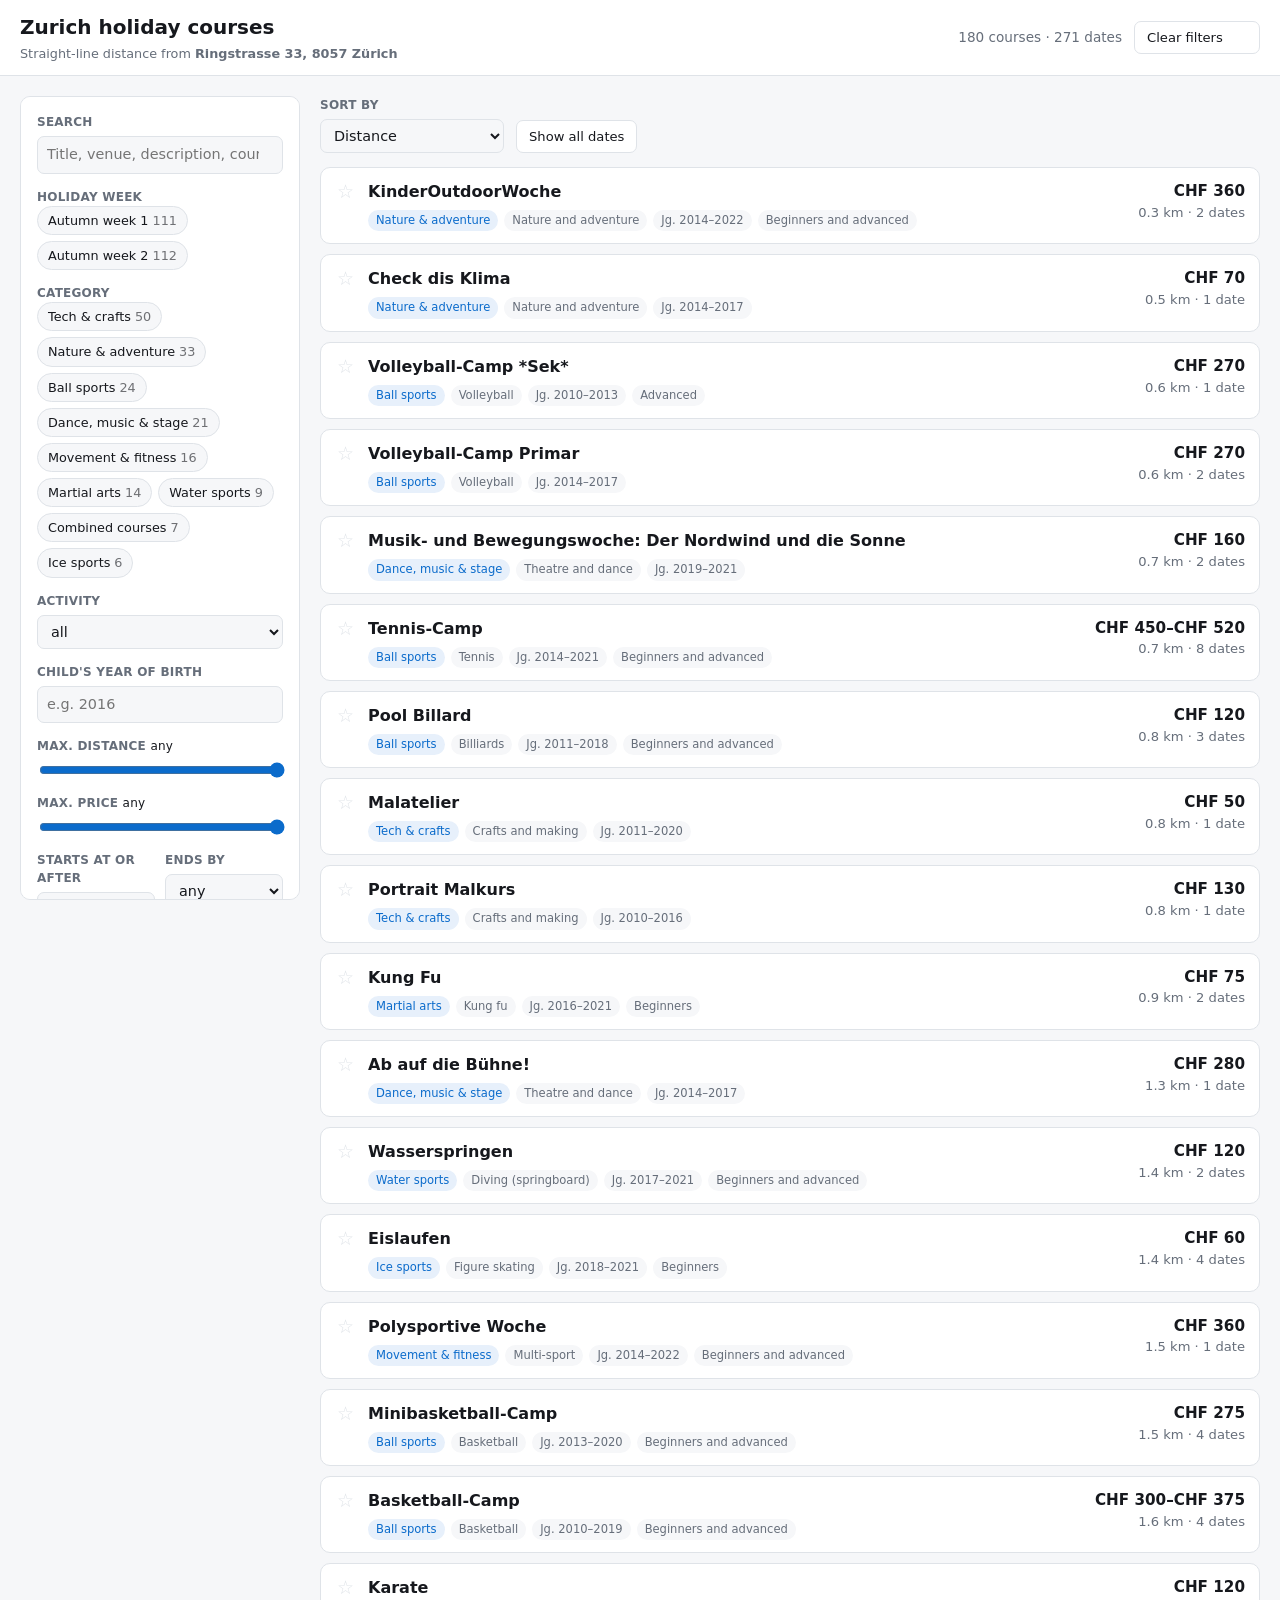
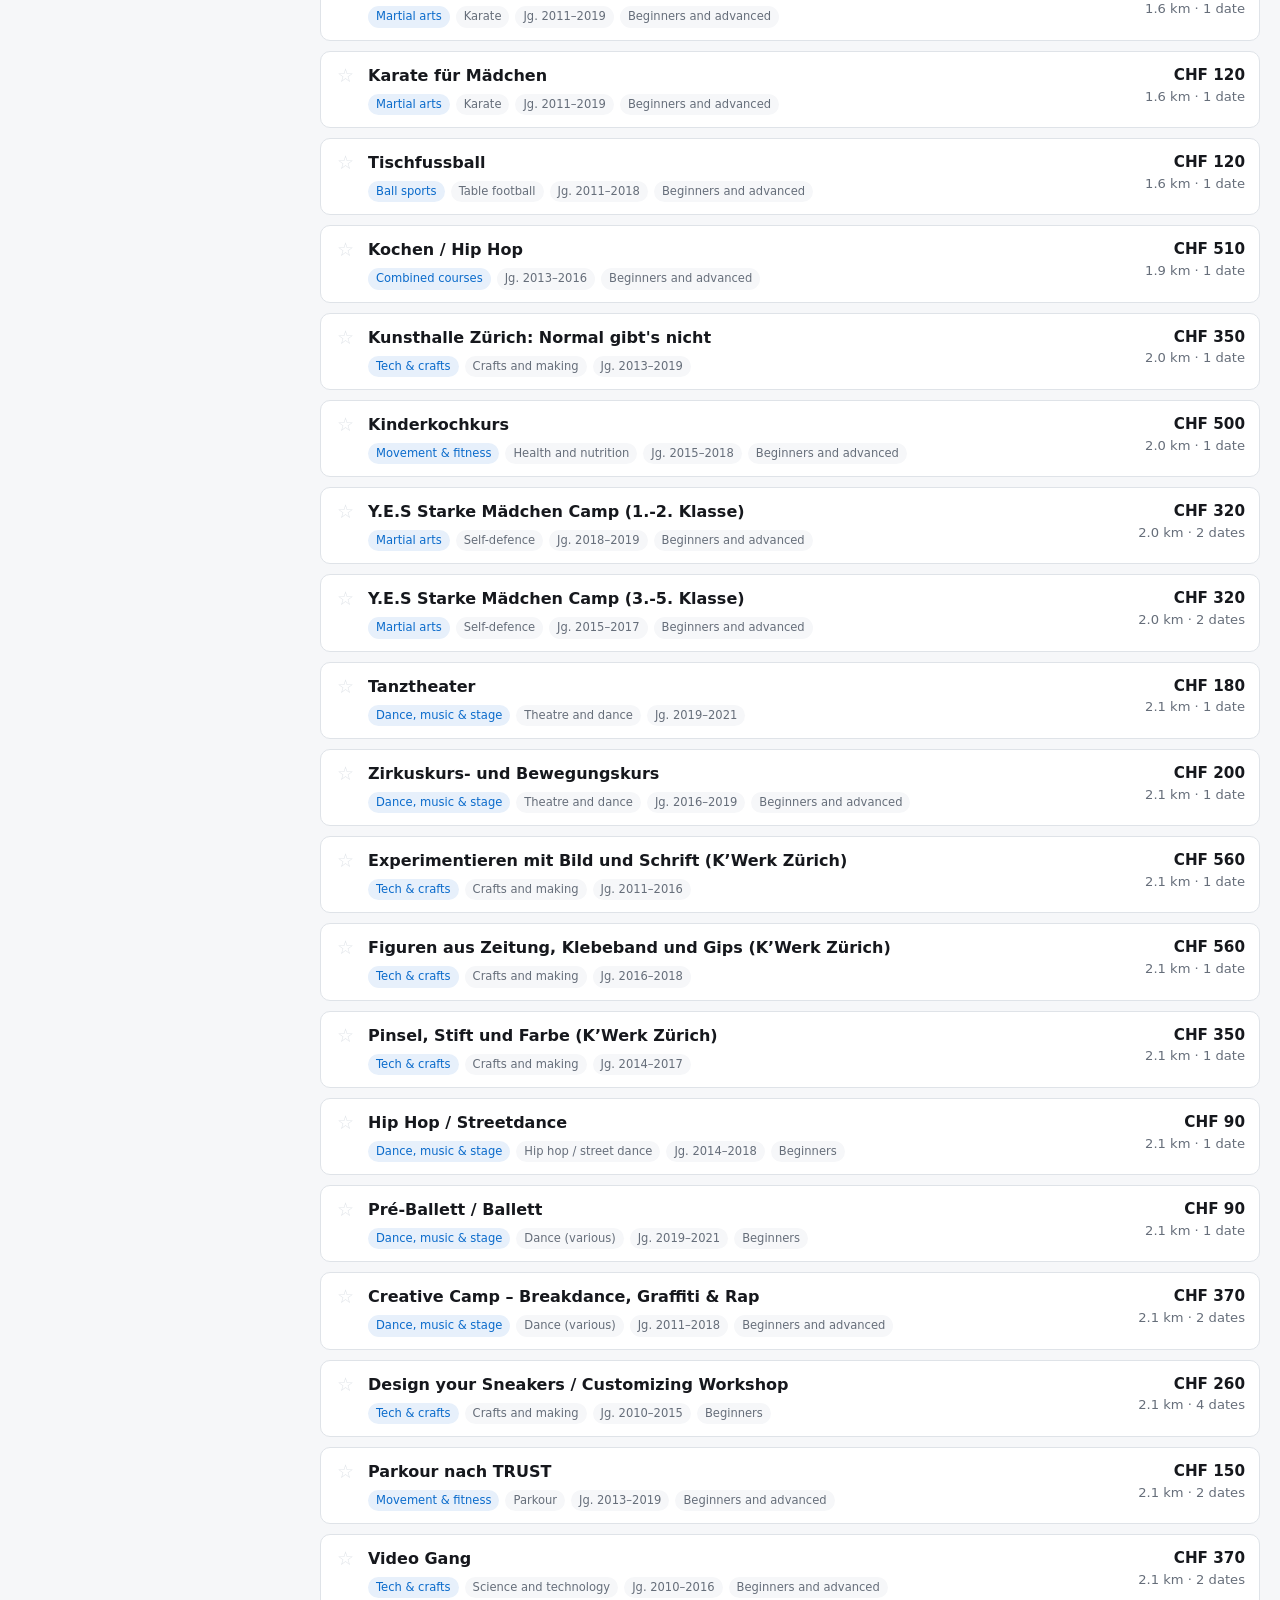
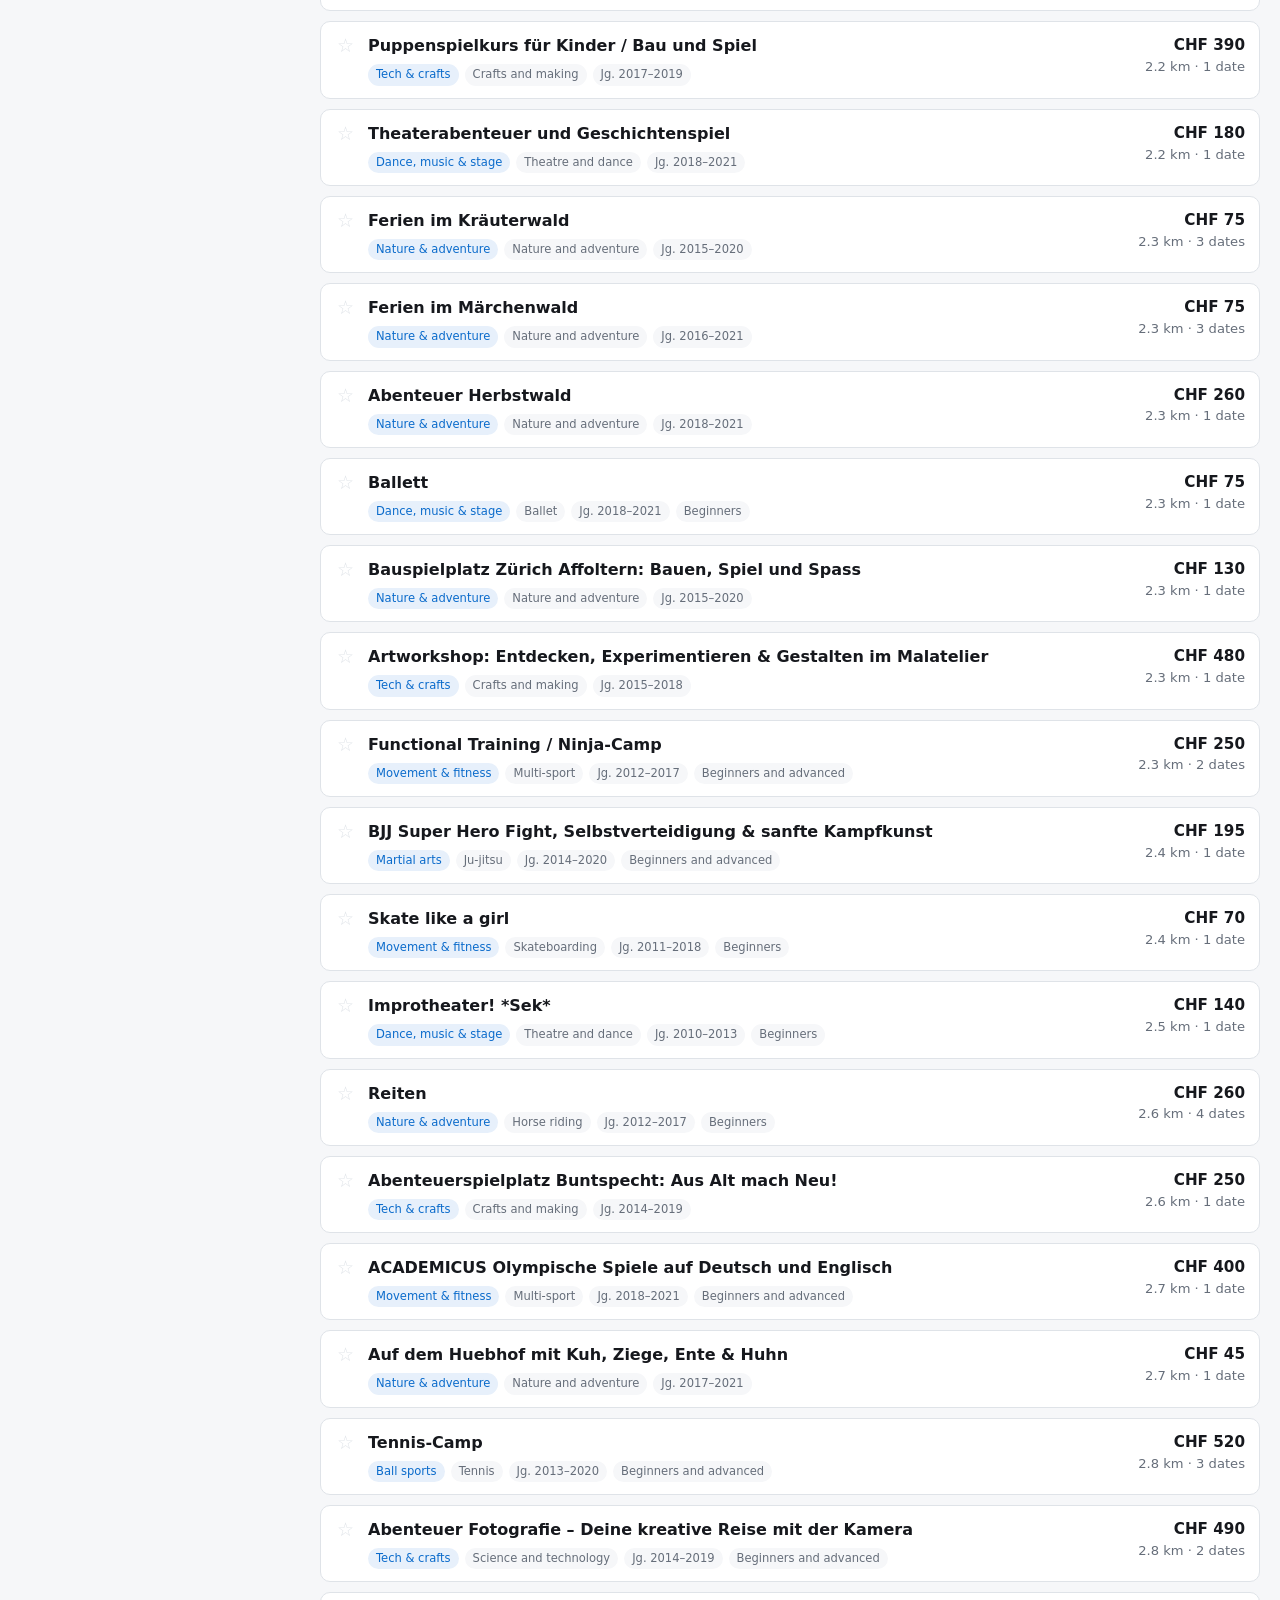
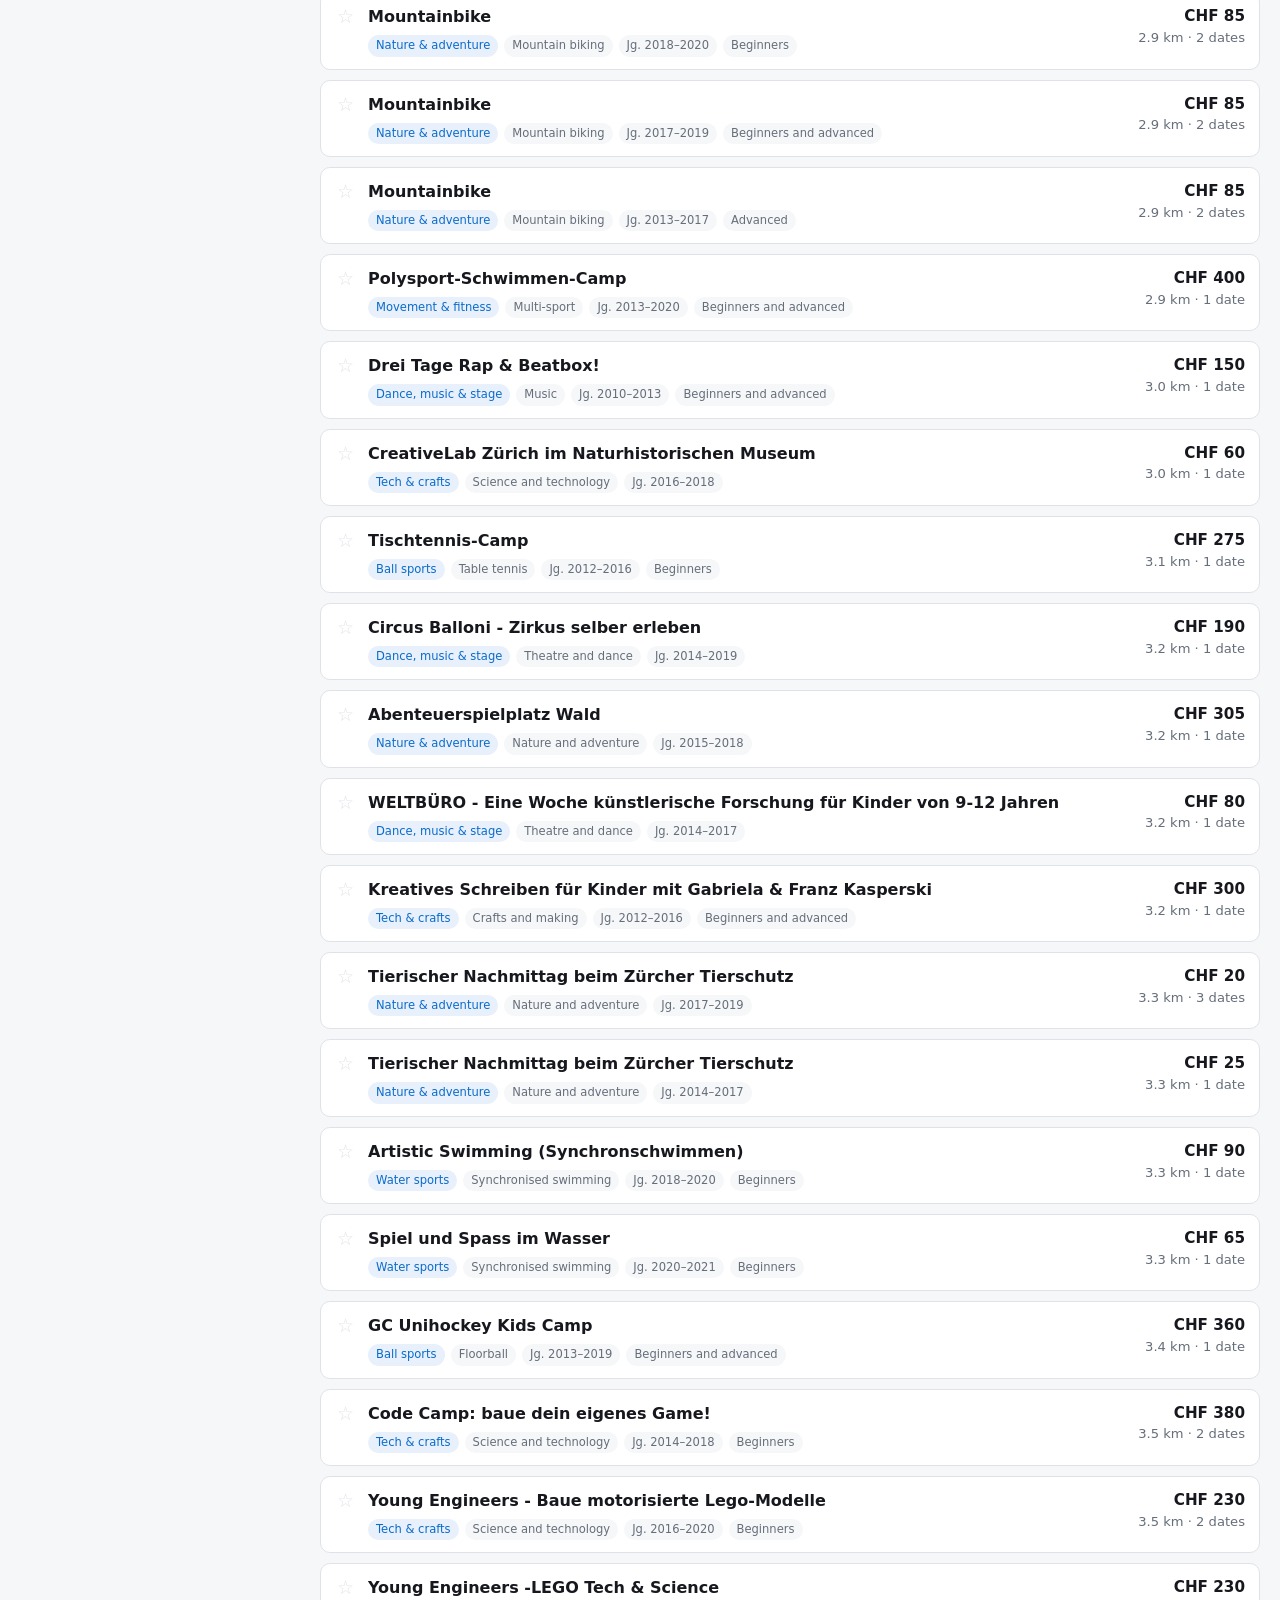
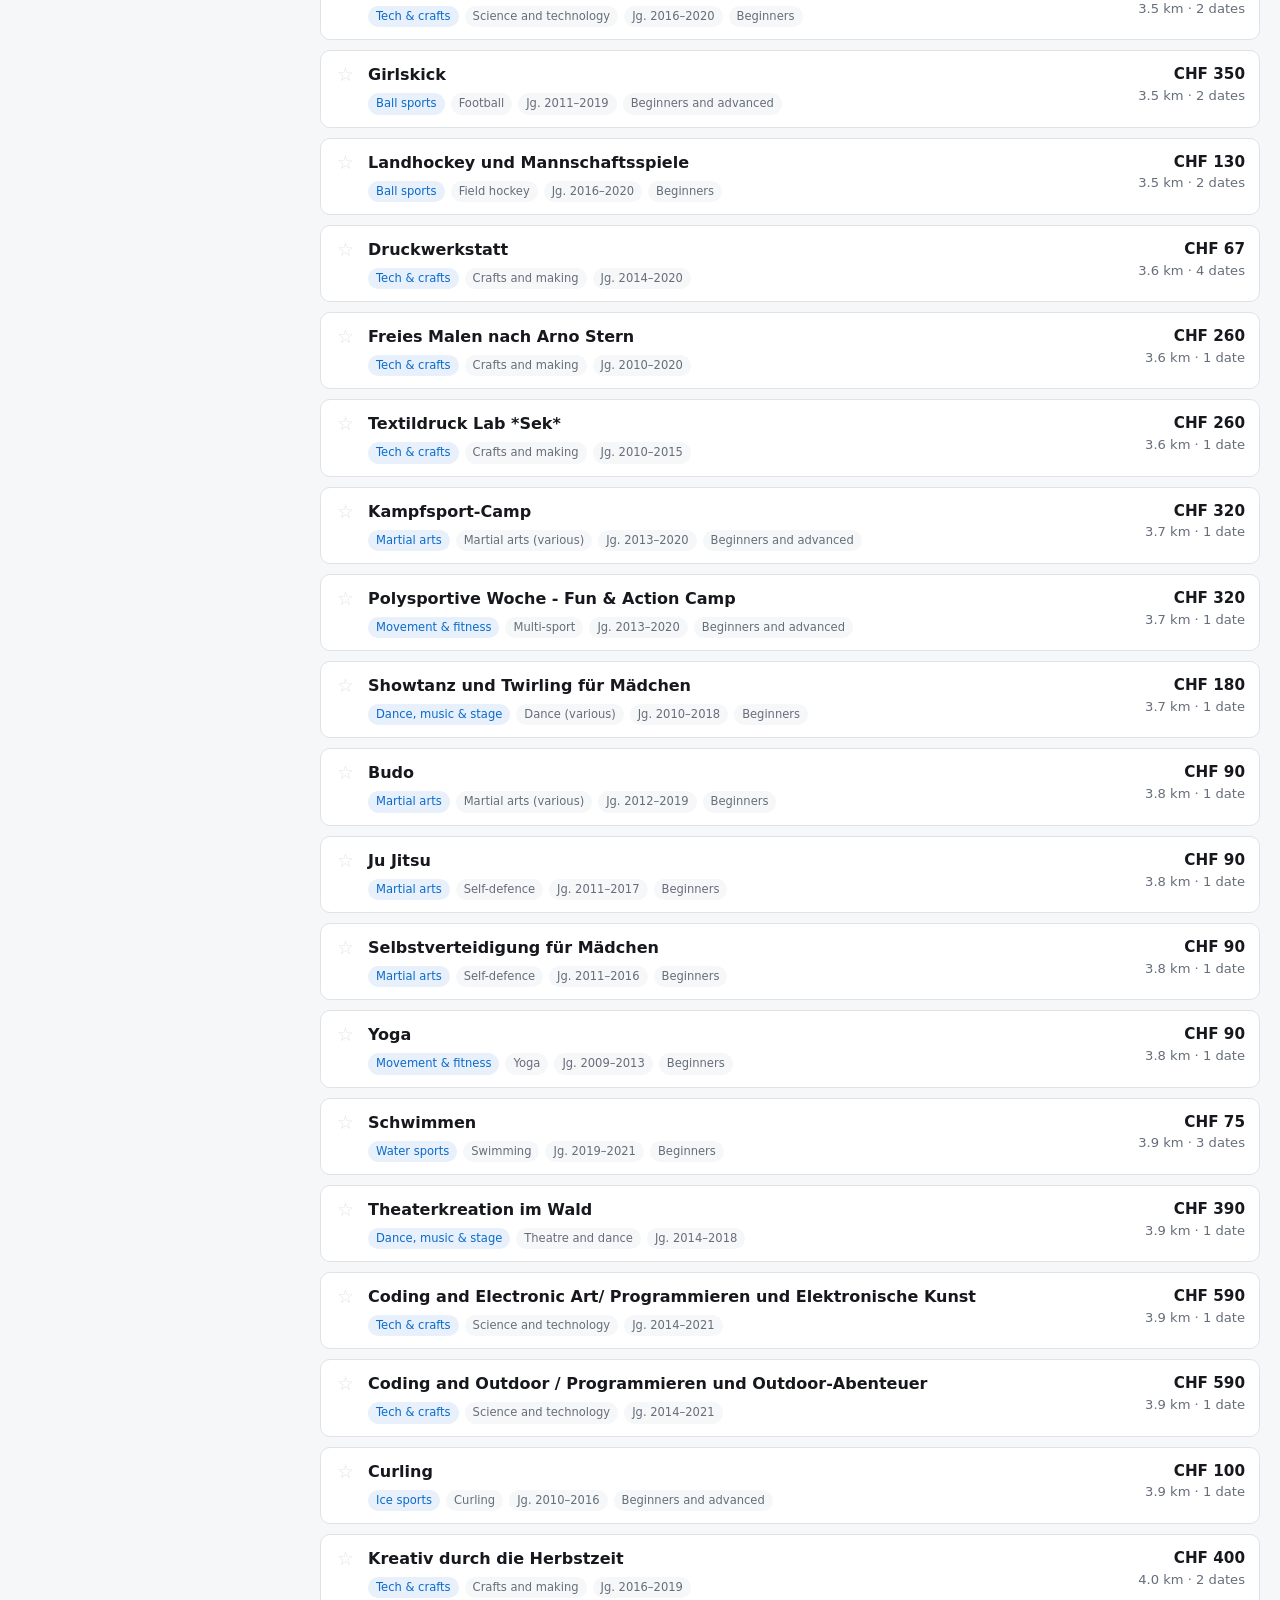
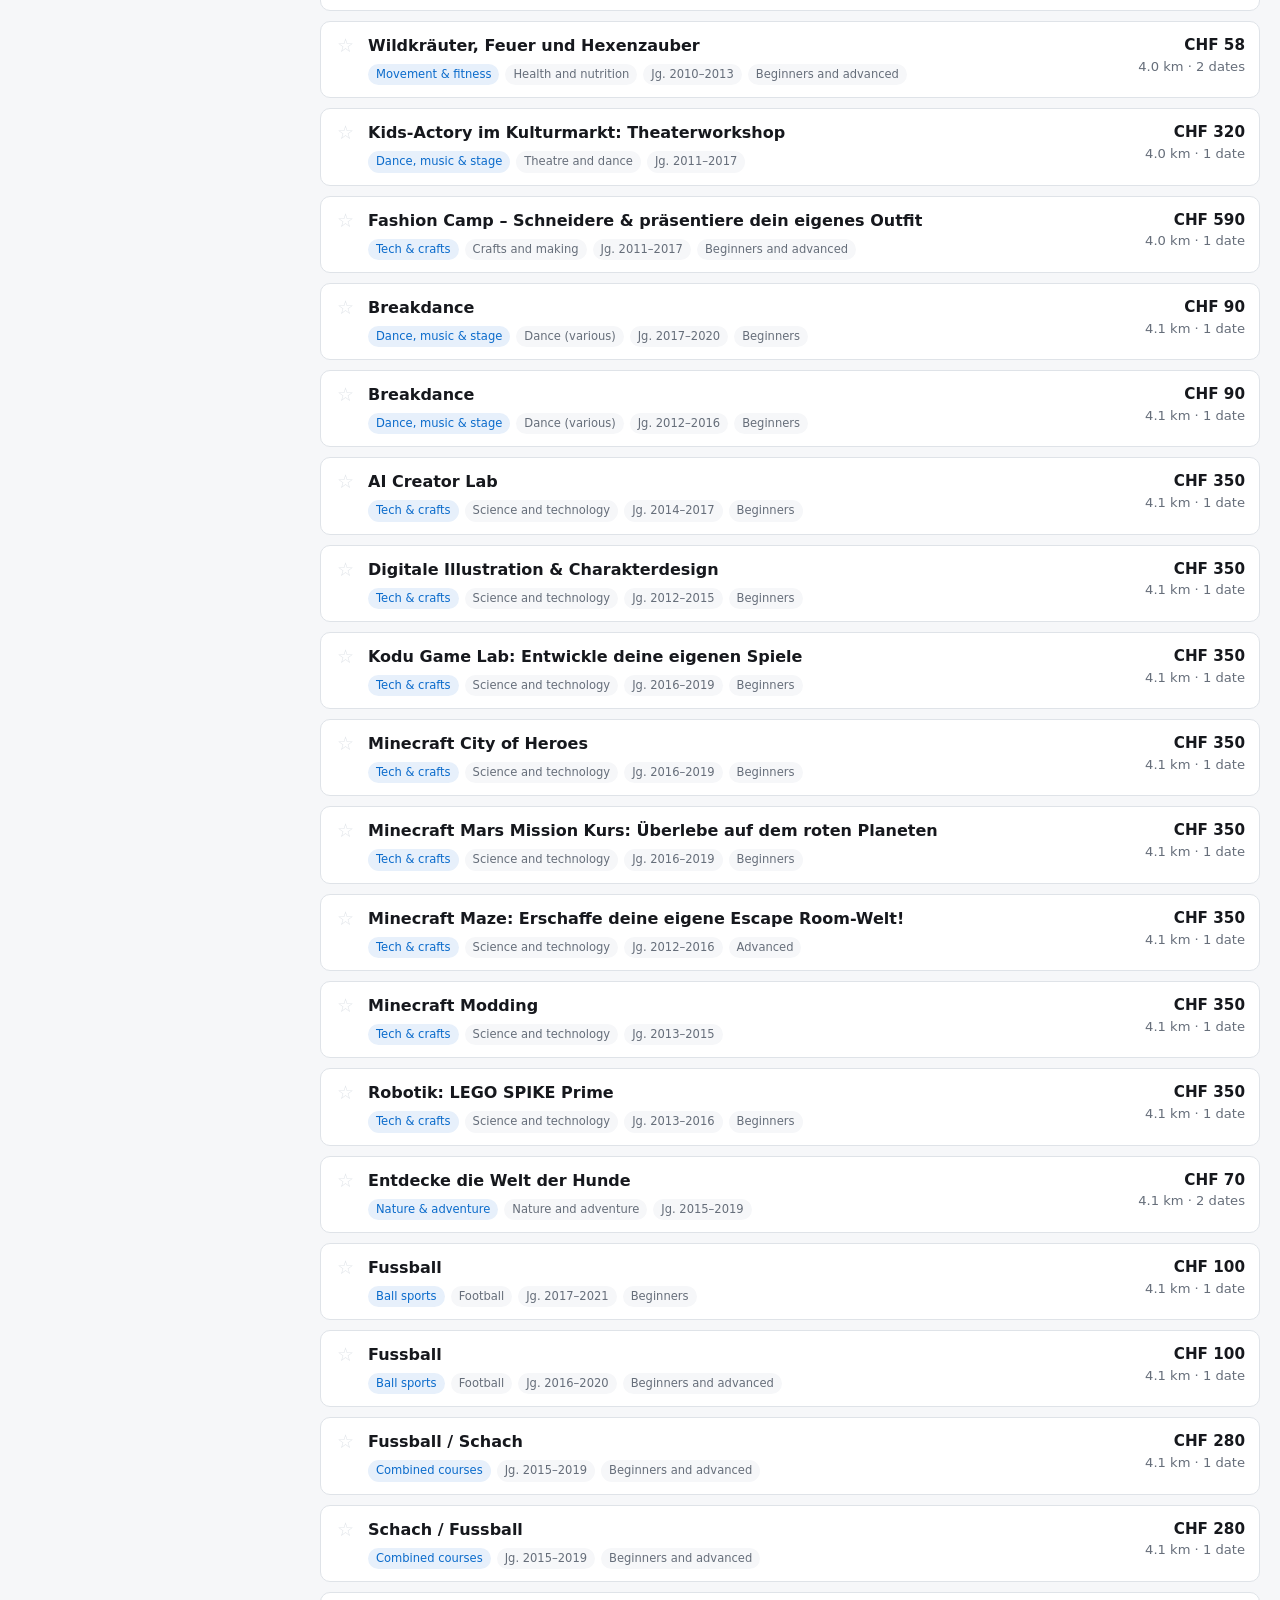
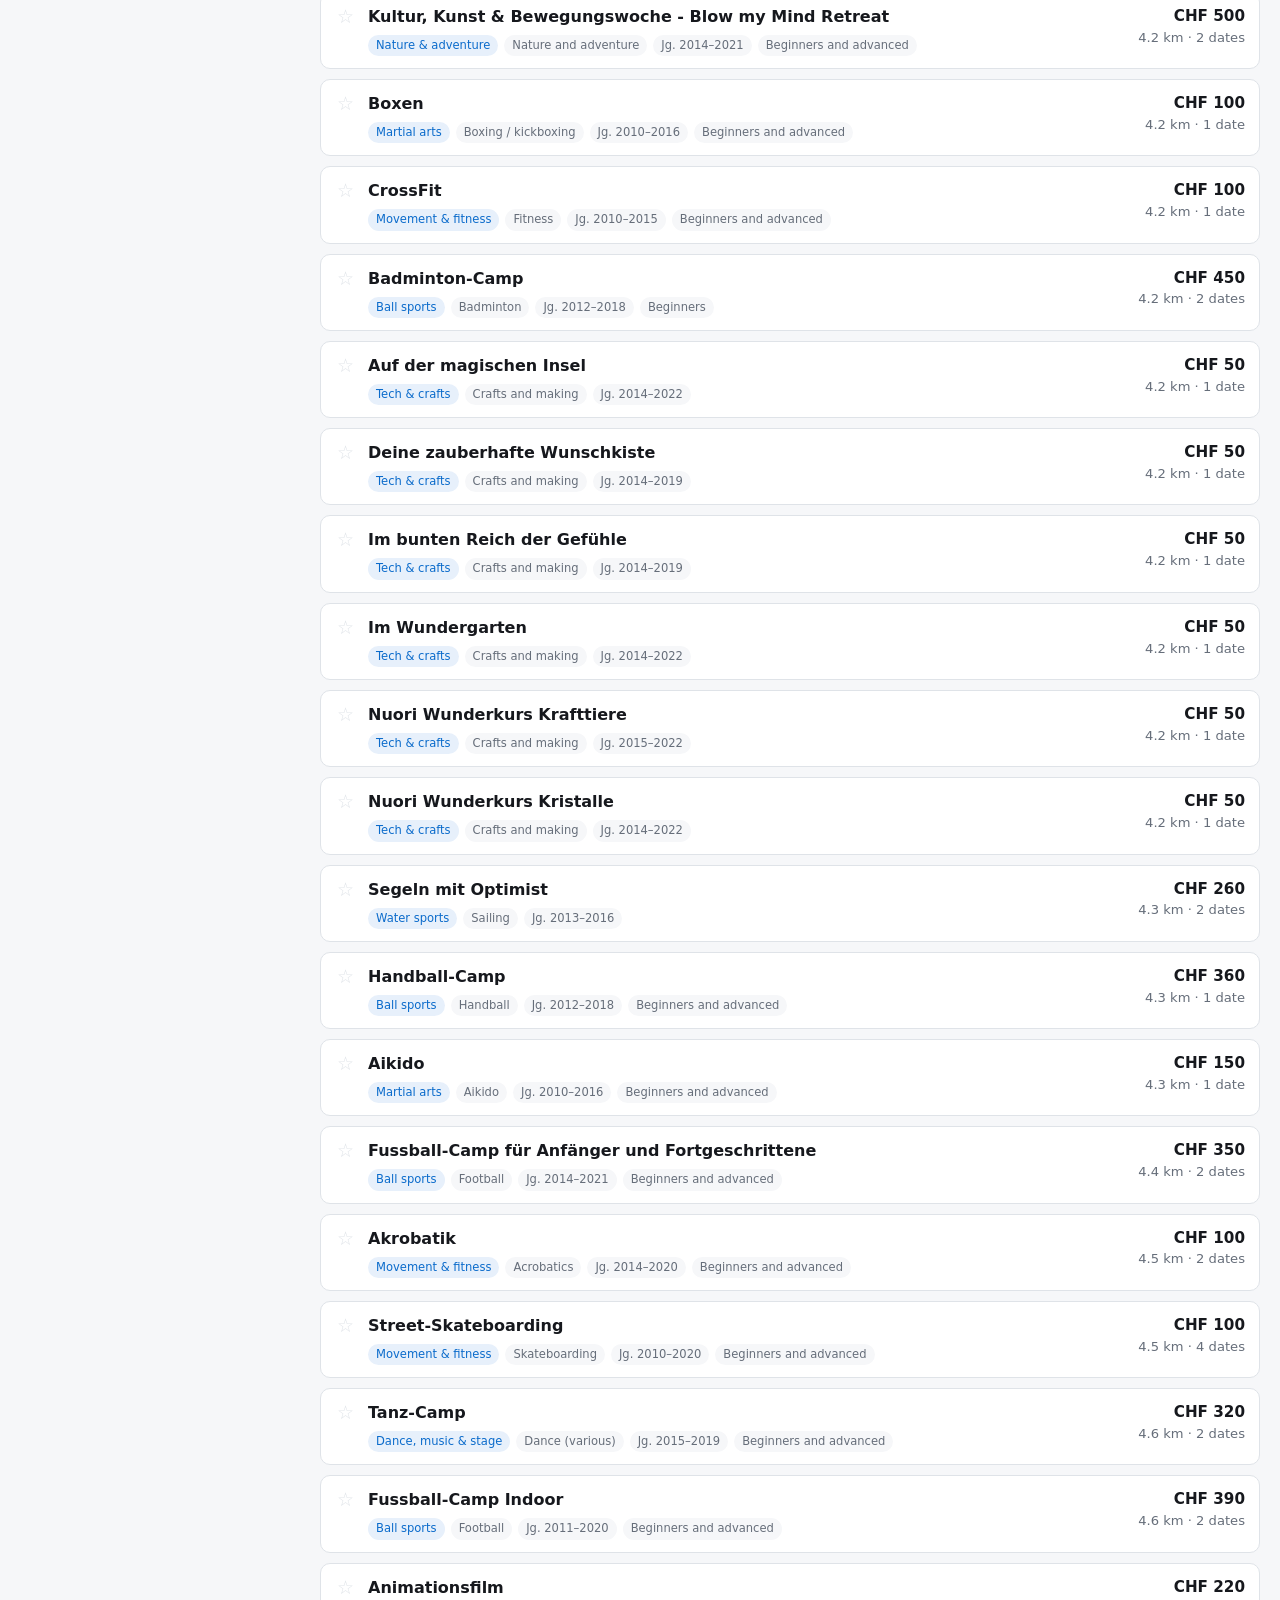
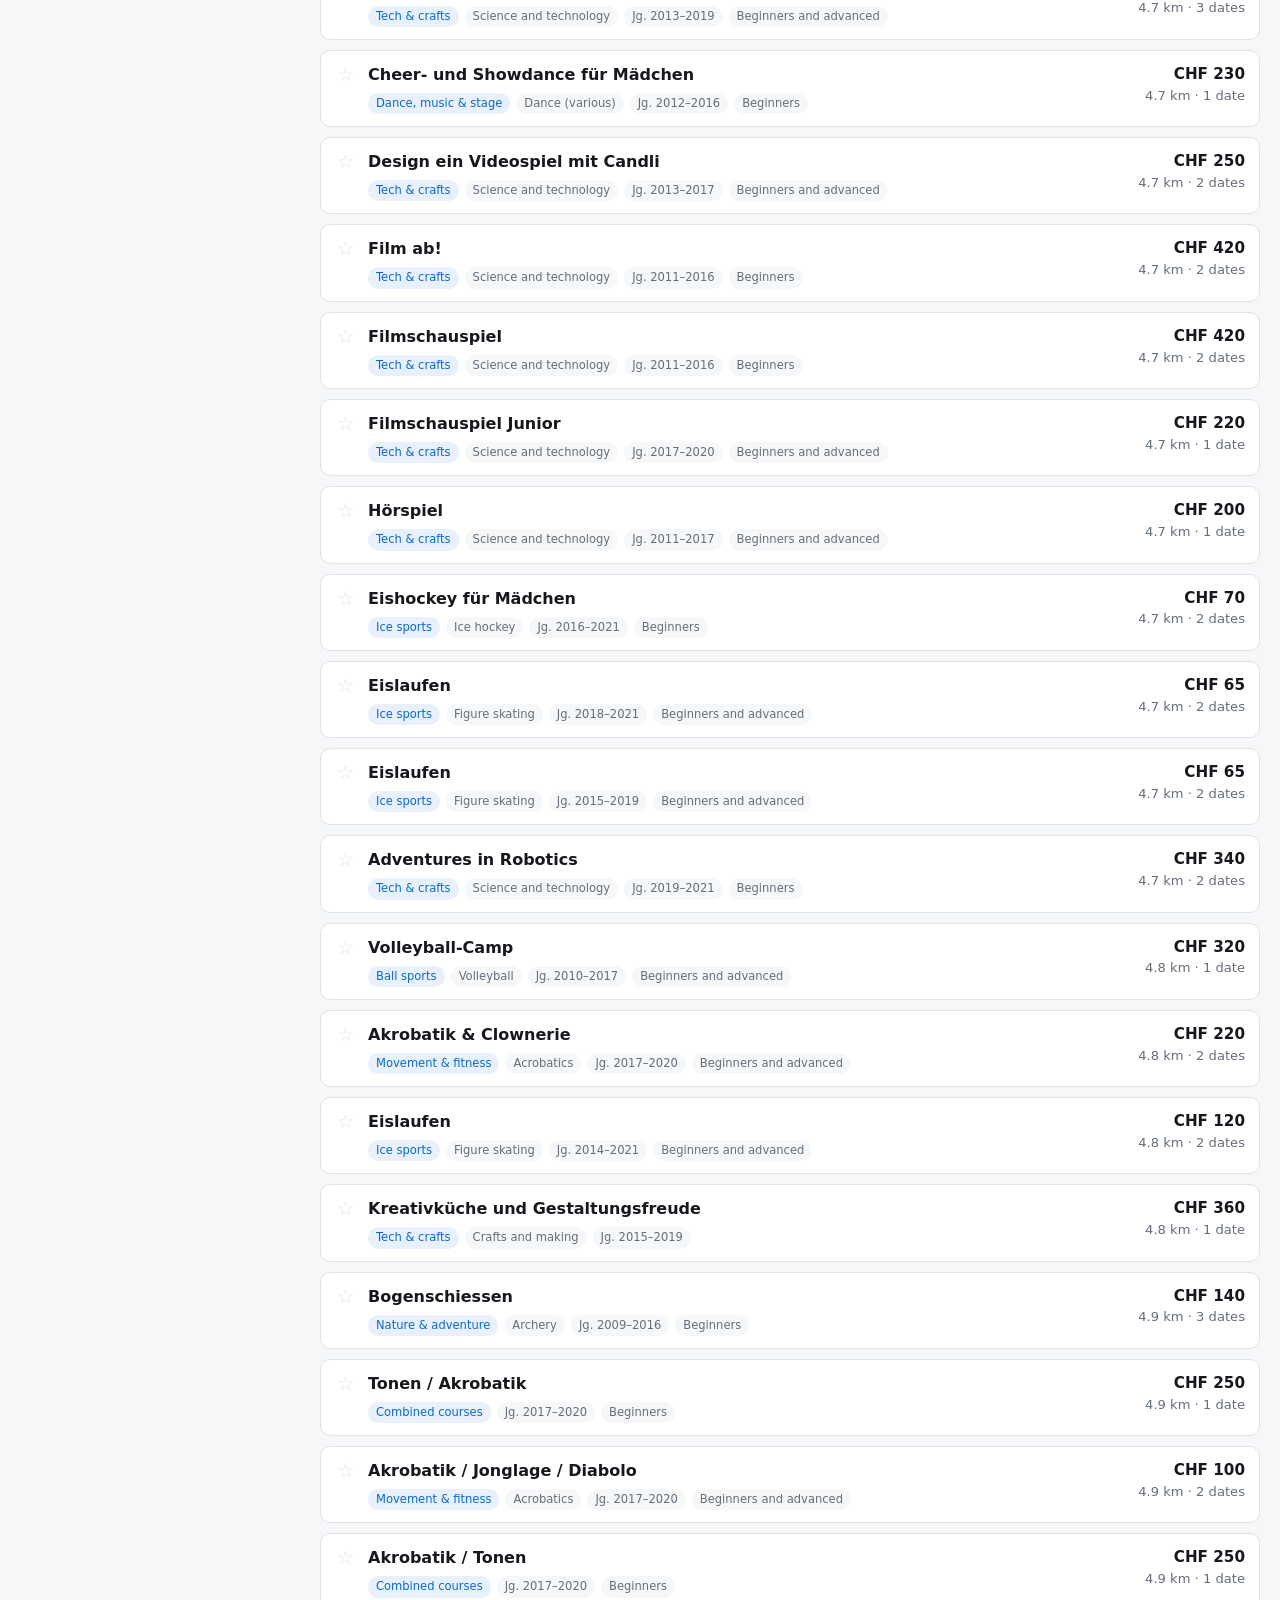
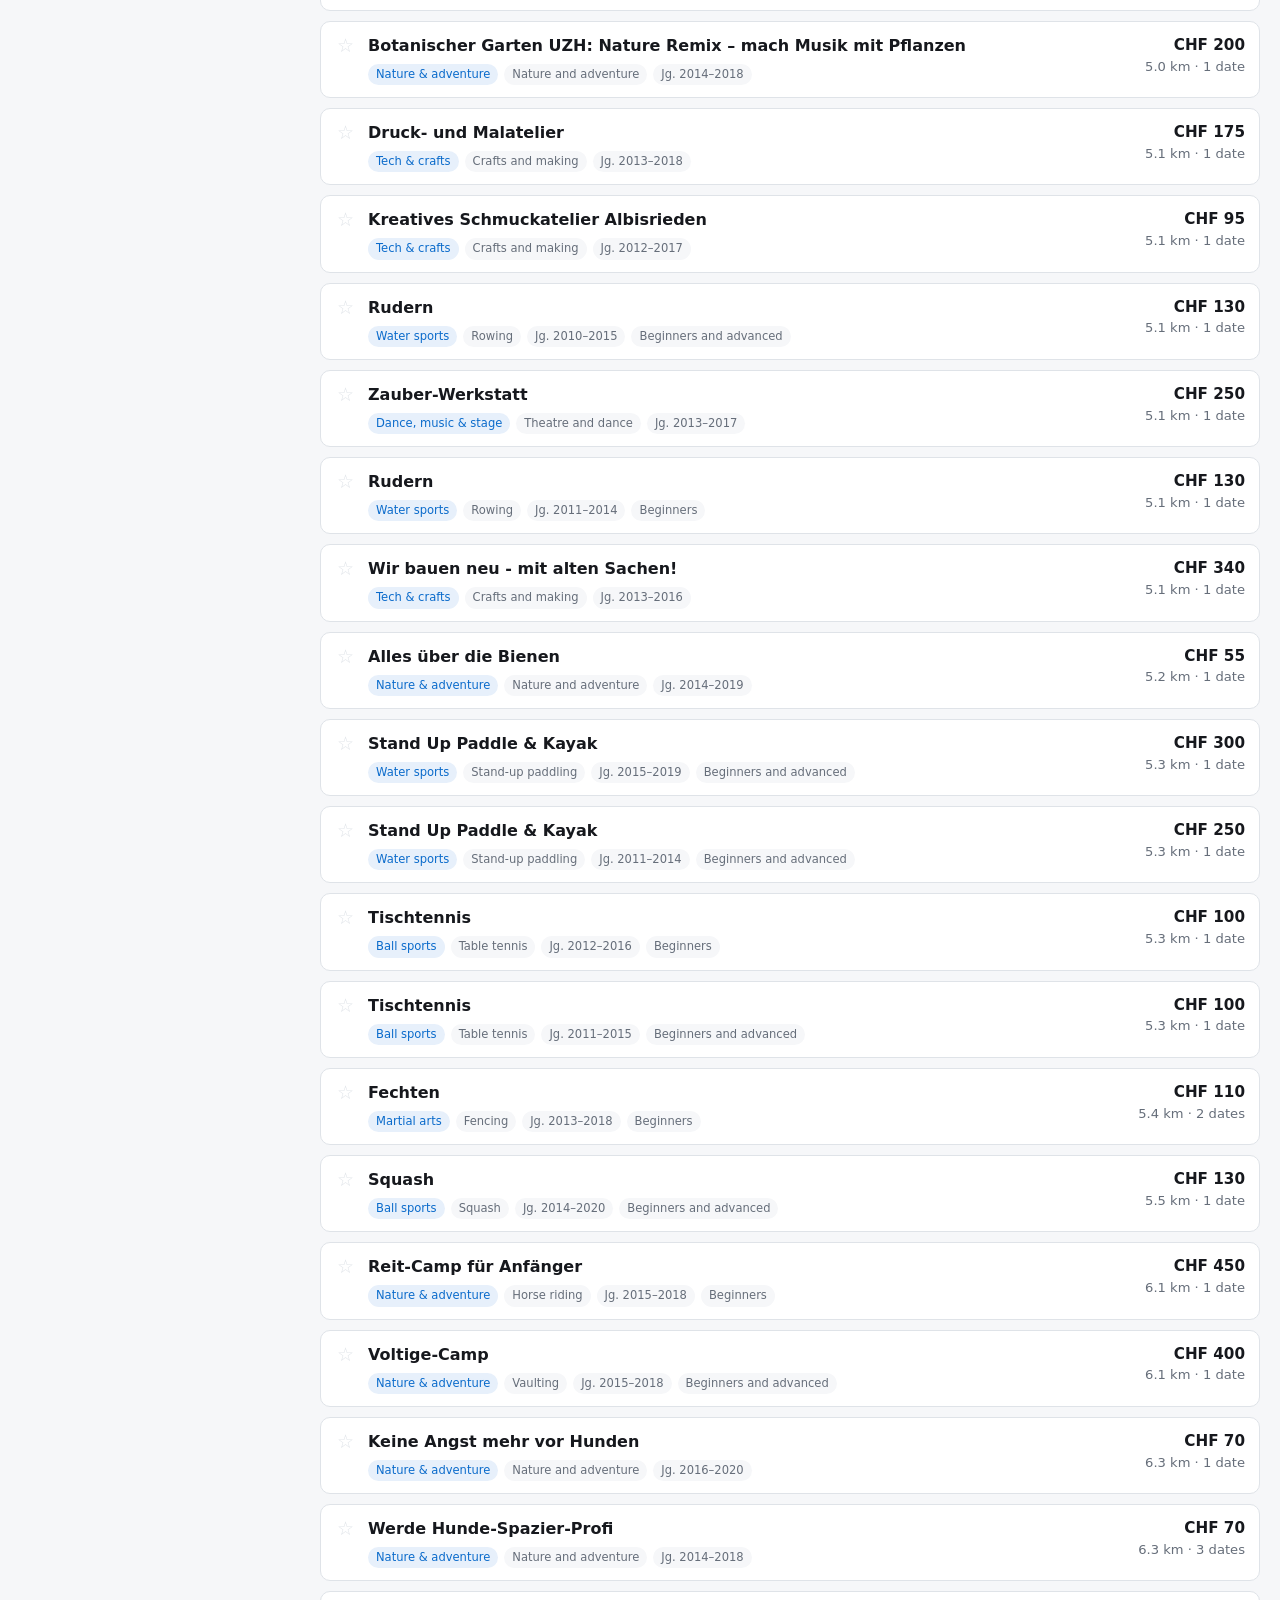
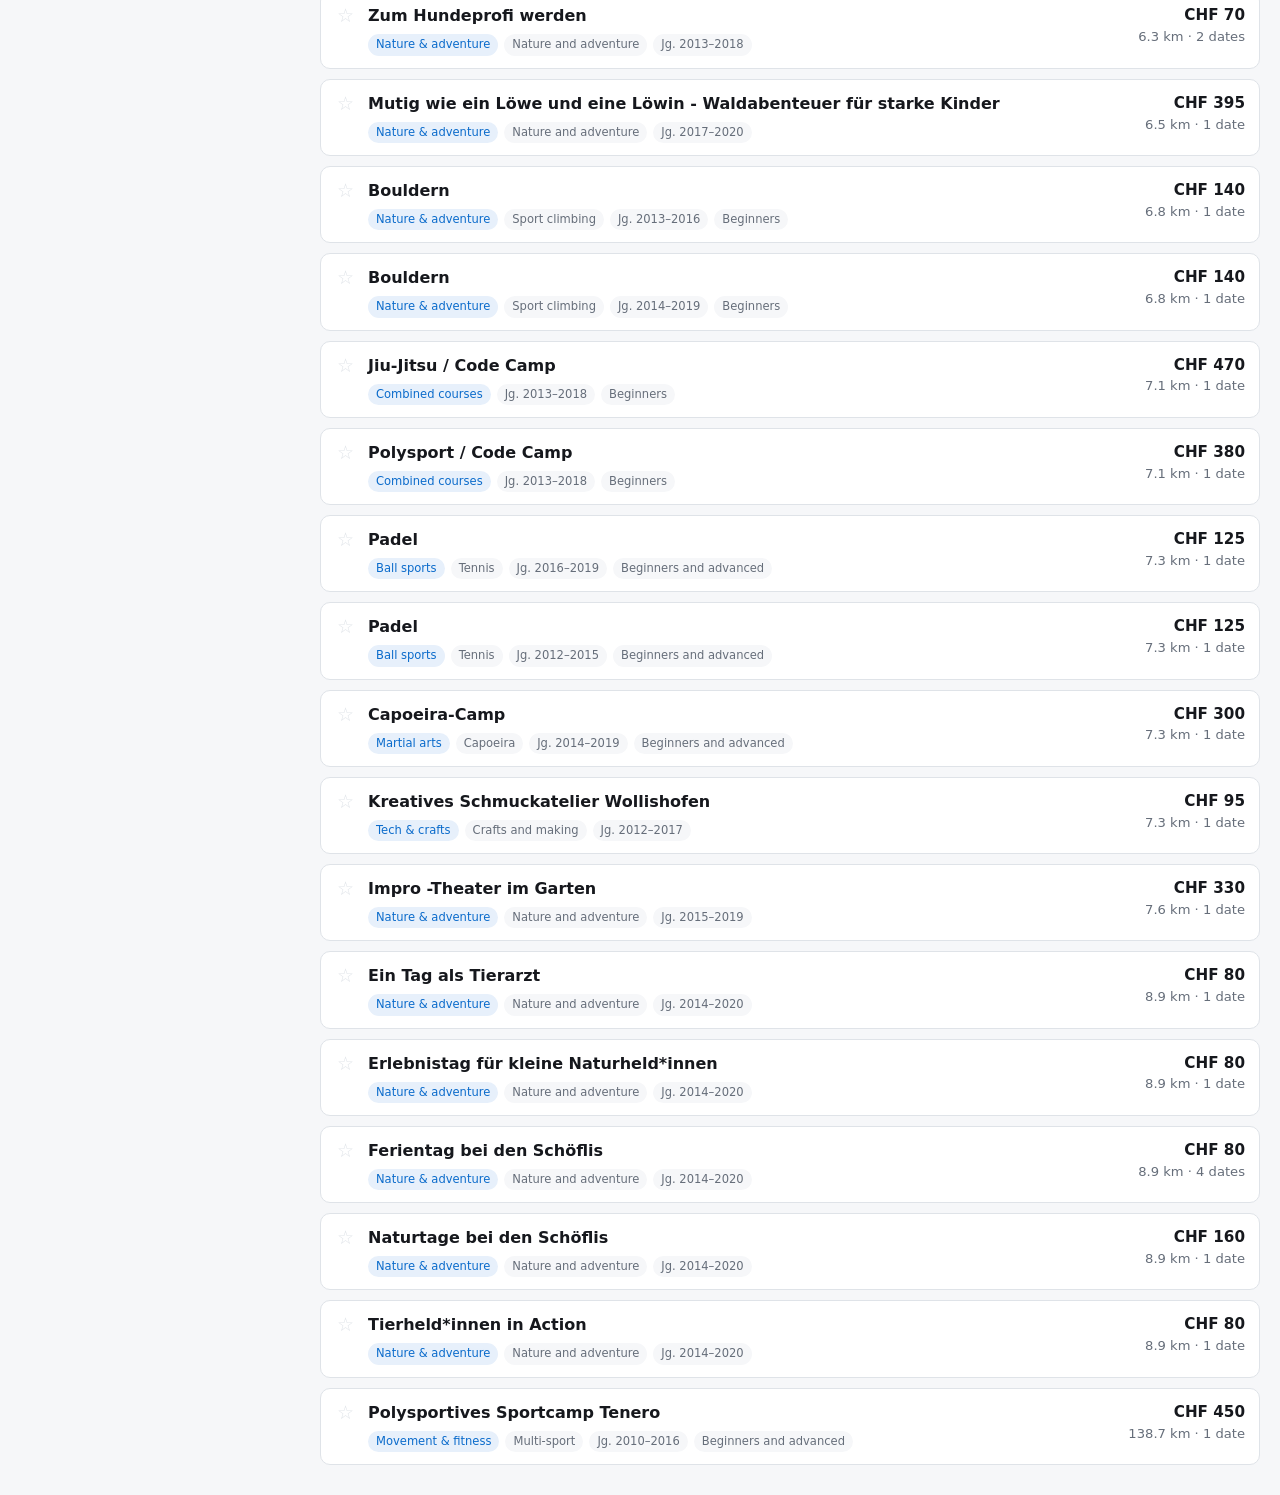
==== index.html @ eb661af6 "Zurich autumn 2026 holiday courses browser Static, self-contained browser for the Stadt Zürich Ferie" ====
<!DOCTYPE html>
<html lang="en">
<head>
<meta charset="utf-8">
<meta name="viewport" content="width=device-width, initial-scale=1">
<title>Zurich holiday courses</title>
<style>:root {
  color-scheme: light dark;
  --bg: #f6f7f9;
  --panel: #fff;
  --ink: #16181d;
  --muted: #666e7a;
  --line: #dfe3e8;
  --accent: #0b6bcb;
  --accent-soft: #e7f0fb;
  --star: #e8a317;
  --radius: 10px;
}
@media (prefers-color-scheme: dark) {
  :root {
    --bg: #14161a;
    --panel: #1c1f25;
    --ink: #e8eaed;
    --muted: #9aa3ae;
    --line: #2c313a;
    --accent: #64a8f0;
    --accent-soft: #1d2c3d;
  }
}

* { box-sizing: border-box; }

body {
  margin: 0;
  font: 15px/1.5 system-ui, -apple-system, "Segoe UI", Roboto, sans-serif;
  background: var(--bg);
  color: var(--ink);
}

h1 { font-size: 1.25rem; margin: 0; }

.topbar {
  position: sticky;
  top: 0;
  z-index: 5;
  display: flex;
  flex-wrap: wrap;
  gap: 12px;
  align-items: center;
  justify-content: space-between;
  padding: 12px 20px;
  background: var(--panel);
  border-bottom: 1px solid var(--line);
}
.sub { margin: 2px 0 0; color: var(--muted); font-size: .8rem; }
.topbar-stats { display: flex; align-items: center; gap: 12px; }
.count { font-variant-numeric: tabular-nums; color: var(--muted); font-size: .85rem; }

.layout {
  display: grid;
  grid-template-columns: 280px minmax(0, 1fr);
  gap: 20px;
  padding: 20px;
  align-items: start;
}
@media (max-width: 900px) {
  .layout { grid-template-columns: minmax(0, 1fr); }
  .filters { position: static !important; }
}

.filters {
  position: sticky;
  top: 76px;
  display: flex;
  flex-direction: column;
  gap: 14px;
  padding: 16px;
  background: var(--panel);
  border: 1px solid var(--line);
  border-radius: var(--radius);
  max-height: calc(100vh - 96px);
  overflow: auto;
}

.field { display: flex; flex-direction: column; gap: 5px; border: 0; padding: 0; margin: 0; min-width: 0; }
.field > span, .field > legend, .field label > span {
  font-size: .75rem;
  font-weight: 600;
  letter-spacing: .02em;
  text-transform: uppercase;
  color: var(--muted);
  padding: 0;
}
.field.two { flex-direction: row; gap: 10px; }
.field.two label { display: flex; flex-direction: column; gap: 5px; flex: 1; min-width: 0; }

input[type=search], input[type=number], select {
  width: 100%;
  padding: 7px 9px;
  font: inherit;
  font-size: .9rem;
  color: var(--ink);
  background: var(--bg);
  border: 1px solid var(--line);
  border-radius: 7px;
}
input[type=range] { width: 100%; accent-color: var(--accent); }
output { font-weight: 400; text-transform: none; color: var(--ink); }

.chips { display: flex; flex-wrap: wrap; gap: 6px; }
.chip {
  font: inherit;
  font-size: .8rem;
  padding: 4px 10px;
  border-radius: 999px;
  border: 1px solid var(--line);
  background: var(--bg);
  color: var(--ink);
  cursor: pointer;
}
.chip[aria-pressed=true] { background: var(--accent); border-color: var(--accent); color: #fff; }
.chip .n { opacity: .6; margin-left: 4px; font-variant-numeric: tabular-nums; }
.chip[aria-pressed=true] .n { opacity: .8; }

.check { display: flex; align-items: center; gap: 8px; font-size: .85rem; }
.check input { accent-color: var(--accent); }
.badge-count {
  display: inline-block;
  min-width: 20px;
  text-align: center;
  padding: 0 6px;
  border-radius: 999px;
  background: var(--accent-soft);
  color: var(--accent);
  font-size: .75rem;
  font-weight: 600;
}

.ghost {
  font: inherit;
  font-size: .82rem;
  padding: 6px 12px;
  border: 1px solid var(--line);
  border-radius: 7px;
  background: var(--panel);
  color: var(--ink);
  cursor: pointer;
}
.ghost:hover { border-color: var(--accent); color: var(--accent); }

.toolbar {
  display: flex;
  align-items: end;
  gap: 12px;
  margin-bottom: 14px;
}
.toolbar label { display: flex; flex-direction: column; gap: 5px; }
.toolbar label span {
  font-size: .75rem;
  font-weight: 600;
  text-transform: uppercase;
  letter-spacing: .02em;
  color: var(--muted);
}
.toolbar select { width: auto; }

.card {
  background: var(--panel);
  border: 1px solid var(--line);
  border-radius: var(--radius);
  margin-bottom: 10px;
  overflow: hidden;
}
.card.fav { border-color: var(--star); }

.card-head {
  display: grid;
  grid-template-columns: auto minmax(0, 1fr) auto;
  gap: 12px;
  cursor: pointer;
  align-items: start;
  padding: 12px 14px;
}
.star {
  border: 0;
  background: none;
  font-size: 1.2rem;
  line-height: 1;
  cursor: pointer;
  padding: 2px;
  color: var(--line);
}
.star[aria-pressed=true] { color: var(--star); }

.card-title { margin: 0; font-size: 1rem; font-weight: 650; }
.card-title button {
  font: inherit;
  text-align: left;
  border: 0;
  background: none;
  padding: 0;
  color: inherit;
  cursor: pointer;
}
.card-title button:hover { color: var(--accent); }

.tags { display: flex; flex-wrap: wrap; gap: 6px; margin-top: 6px; }
.tag {
  font-size: .72rem;
  padding: 2px 8px;
  border-radius: 999px;
  background: var(--accent-soft);
  color: var(--accent);
  white-space: nowrap;
}
.tag.plain { background: var(--bg); color: var(--muted); }
.tag.girls { background: #fbe7f3; color: #a3266f; }
@media (prefers-color-scheme: dark) { .tag.girls { background: #3b2131; color: #f0a8cf; } }

.card-facts {
  text-align: right;
  font-size: .82rem;
  color: var(--muted);
  white-space: nowrap;
}
.card-facts strong { display: block; font-size: .95rem; color: var(--ink); font-variant-numeric: tabular-nums; }

.card-body { padding: 0 14px 14px; border-top: 1px solid var(--line); margin-top: 2px; overflow-x: auto; }
.desc { font-size: .88rem; color: var(--muted); margin: 10px 0; }
.desc p { margin: 0 0 .5em; }
.desc a { color: var(--accent); }
.note { font-size: .82rem; margin: 6px 0; }
.note b { color: var(--ink); }

.desc + .desc { margin-top: 12px; padding-top: 10px; border-top: 1px dashed var(--line); }

table.slots tr.expandable { cursor: pointer; }
table.slots tr.expandable:hover > td { background: var(--accent-soft); }
.caret { color: var(--muted); }
tr.detail-row > td { background: var(--bg); padding: 4px 12px 12px; }
tr.detail-row .desc { margin: 6px 0; }
table.slots tr.closed > td { opacity: .5; }

table.slots { width: 100%; border-collapse: collapse; margin-top: 10px; font-size: .84rem; }
table.slots th {
  text-align: left;
  font-size: .7rem;
  text-transform: uppercase;
  letter-spacing: .02em;
  color: var(--muted);
  padding: 4px 8px 4px 0;
  border-bottom: 1px solid var(--line);
}
table.slots td { padding: 7px 8px 7px 0; border-bottom: 1px solid var(--line); vertical-align: top; }
table.slots tr:last-child td { border-bottom: 0; }
table.slots .num { text-align: right; font-variant-numeric: tabular-nums; white-space: nowrap; }
table.slots a { color: var(--accent); }
.venue-sub { color: var(--muted); font-size: .78rem; }
.empty p { margin: 0 0 6px; }
.empty-detail { font-size: .85rem; }
.empty .ghost { margin-top: 10px; }

.empty { padding: 40px; text-align: center; color: var(--muted); }
</style>
</head>
<body>
<header class="topbar">
  <div class="topbar-main">
    <h1>Zurich holiday courses</h1>
    <p class="sub">Straight-line distance from <strong id="home-label"></strong></p>
  </div>
  <div class="topbar-stats">
    <span id="count" class="count"></span>
    <button id="reset" class="ghost" type="button">Clear filters <span id="active-count" class="badge-count"></span></button>
  </div>
</header>

<div class="layout">
  <aside class="filters" id="filters">
    <label class="field">
      <span>Search</span>
      <input type="search" id="f-q" placeholder="Title, venue, description, course no.">
    </label>

    <fieldset class="field">
      <legend>Holiday week</legend>
      <div id="f-weeks" class="chips"></div>
    </fieldset>

    <fieldset class="field">
      <legend>Category</legend>
      <div id="f-cats" class="chips"></div>
    </fieldset>

    <label class="field">
      <span>Activity</span>
      <select id="f-activity"></select>
    </label>

    <label class="field">
      <span>Child's year of birth</span>
      <input type="number" id="f-year" min="2000" max="2026" step="1" placeholder="e.g. 2016" list="years">
      <datalist id="years"></datalist>
    </label>

    <label class="field">
      <span>Max. distance <output id="o-km"></output></span>
      <input type="range" id="f-km" min="0" max="10" step="0.5" value="10">
    </label>

    <label class="field">
      <span>Max. price <output id="o-price"></output></span>
      <input type="range" id="f-price" min="0" max="700" step="10" value="700">
    </label>

    <div class="field two">
      <label>
        <span>Starts at or after</span>
        <select id="f-start"></select>
      </label>
      <label>
        <span>Ends by</span>
        <select id="f-end"></select>
      </label>
    </div>

    <label class="field">
      <span>Level</span>
      <select id="f-level"></select>
    </label>

    <label class="field">
      <span>Who it's for</span>
      <select id="f-gender">
        <option value="">Anyone</option>
        <option value="Girls only">Girls only</option>
        <option value="Girls and boys">Mixed groups</option>
      </select>
    </label>

    <label class="check">
      <input type="checkbox" id="f-bookable">
      <span>Only dates still open</span>
    </label>

    <label class="check">
      <input type="checkbox" id="f-fav">
      <span>Only favourites <span id="fav-count" class="badge-count"></span></span>
    </label>
  </aside>

  <main>
    <div class="toolbar">
      <label>
        <span>Sort by</span>
        <select id="f-sort">
          <option value="distance">Distance</option>
          <option value="price-asc">Price, low to high</option>
          <option value="price-desc">Price, high to low</option>
          <option value="date">Start date</option>
          <option value="title">Title</option>
          <option value="category">Category</option>
          <option value="age">Age (youngest first)</option>
        </select>
      </label>
      <button id="expand-all" class="ghost" type="button">Show all dates</button>
    </div>
    <div id="results"></div>
  </main>
</div>

<script type="application/json" id="payload">{"home":{"lat":47.40240478515625,"lon":8.543060302734375,"label":"Ringstrasse 33, 8057 Zürich"},"generated":"2026-08-08T21:30:01.941Z","weeks":[{"id":"3-1","label":"Autumn week 1"},{"id":"3-2","label":"Autumn week 2"}],"venues":[{"id":0,"name":"Schulhaus Waidhalde - Mehrzweckraum","street":"Weihersteig 7","city":"8037 Zürich","lat":47.397070985834326,"lon":8.527042623568919,"approx":false,"km":1.34},{"id":1,"name":"Lovebug Fotostudio","street":"Löwenstrasse 69","city":"8001 Zürich","lat":47.377229057232704,"lon":8.538304180930254,"approx":false,"km":2.82},{"id":2,"name":"Treffpunkt: Parkplatz Hürstholz","street":"Seebacherstrasse","city":"8046 Zürich","lat":47.417305839312746,"lon":8.522685106105241,"approx":false,"km":2.26},{"id":3,"name":"Abenteuerspielplatz Buntspecht","street":"nahe Bushaltestelle Zürich, Schönauring","city":"8052 Zürich","lat":47.42493940782553,"lon":8.534477677189392,"approx":false,"km":2.59},{"id":4,"name":"Wald, Zürichberg","street":"Tramhaltestelle \"Zürich, Zoo\"","city":"8044 Zürich","lat":47.38157657385191,"lon":8.5715292162152,"approx":false,"km":3.16},{"id":5,"name":"Treffpunkt: Zürich HB","street":"","city":"8001 Zürich","lat":47.37851914508755,"lon":8.537907019514366,"approx":false,"km":2.68},{"id":6,"name":"Tekmania GmbH","street":"Waffenplatzstrasse 11","city":"8002 Zürich","lat":47.361355145503936,"lon":8.526631531659055,"approx":false,"km":4.73},{"id":7,"name":"Logiscool Zürich","street":"Klosbachstrasse 90","city":"8032 Zürich","lat":47.36764540131404,"lon":8.560217496500814,"approx":false,"km":4.08},{"id":8,"name":"Aiki-Kai Zürich","street":"Bernerstrasse Nord 182","city":"8064 Zürich","lat":47.395067050387325,"lon":8.486930184562006,"approx":false,"km":4.3},{"id":9,"name":"Im Gut - Sporthalle Süd","street":"Gutstrasse 107","city":"8055 Zürich","lat":47.371786826721845,"lon":8.504731858399623,"approx":false,"km":4.46},{"id":10,"name":"Sporthalle Riesbach","street":"Seefeldstrasse 93","city":"8008 Zürich","lat":47.35917898768795,"lon":8.55391027557582,"approx":false,"km":4.88},{"id":11,"name":"Gabler - Sporthalle","street":"Schulhausstrasse 21","city":"8002 Zürich","lat":47.36048916333492,"lon":8.529751331575216,"approx":false,"km":4.77},{"id":12,"name":"Untermoos","street":"Altstetterstrasse 248","city":"8048 Zürich","lat":47.380518859581755,"lon":8.482313662886416,"approx":false,"km":5.18},{"id":13,"name":"Filmschule filmkids.ch","street":"Vulkanstrasse 120","city":"8048 Zürich","lat":47.39407066297113,"lon":8.481731216278996,"approx":false,"km":4.71},{"id":14,"name":"SSA Hardau - Schulschwimmanlage Hardau","street":"Bullingerstr. 62","city":"8004 Zürich","lat":47.382307349403916,"lon":8.510001280466344,"approx":false,"km":3.34},{"id":15,"name":"Atelier PaintEvents","street":"Limmatstrasse 73","city":"8005 Zürich","lat":47.38251170251212,"lon":8.53425460388972,"approx":false,"km":2.31},{"id":16,"name":"Huebhof","street":"Probsteistrasse 26","city":"8051 Zürich","lat":47.398154288525944,"lon":8.57888961976266,"approx":false,"km":2.74},{"id":17,"name":"Nuori Malspielraum","street":"Bergstrasse 125","city":"8032 Zürich","lat":47.36738500033519,"lon":8.564793076087524,"approx":false,"km":4.22},{"id":18,"name":"Yonex Badminton Halle","street":"Flüelastrasse 27","city":"8047 Zürich","lat":47.38209633228853,"lon":8.495799954181859,"approx":false,"km":4.21},{"id":19,"name":"Ballet-Center Zürich","street":"Herzogenmühlestr. 12","city":"8051 Zürich","lat":47.40503986953468,"lon":8.572968696944896,"approx":false,"km":2.27},{"id":20,"name":"Sportanlage Im Birch - Dreifachhalle","street":"Margrit-Rainer-Str. 5","city":"8050 Zürich-Oerlikon","lat":47.41628505043103,"lon":8.54027640836367,"approx":false,"km":1.56},{"id":21,"name":"Rebhügel - Sporthalle 1","street":"Haldenstrasse 70","city":"8045 Zürich","lat":47.36534289276309,"lon":8.516730347554113,"approx":false,"km":4.57},{"id":22,"name":"Bauspielplatz Zürich Affoltern","street":"Fronwaldstrasse 2","city":"8046 Zürich","lat":47.4151629390129,"lon":8.519063520981627,"approx":false,"km":2.3},{"id":23,"name":"HOGA - House Of Gentle Arts","street":"Puls 5 / Giessereistrasse 18","city":"8005 Zürich","lat":47.390134946404565,"lon":8.51753637675376,"approx":false,"km":2.36},{"id":24,"name":"Bogensportzentrum Zürich","street":"Sieberstr. 14","city":"8055 Zürich","lat":47.36456021817287,"lon":8.510942225860203,"approx":false,"km":4.85},{"id":25,"name":"Botanischer Garten Universität Zürich","street":"Zollikerstr. 107","city":"8008 Zürich","lat":47.35889571748447,"lon":8.559940845944789,"approx":false,"km":5},{"id":26,"name":"Boulderlounge Schlieren","street":"Zürcherstrasse 39j","city":"8952 Schlieren","lat":47.398681640625,"lon":8.453293800354004,"approx":true,"km":6.77},{"id":27,"name":"BoxGym","street":"Zelgstrasse 11","city":"8003 Zürich","lat":47.367350001608166,"lon":8.52237141122945,"approx":false,"km":4.2},{"id":28,"name":"Galactic Dance","street":"Albulastr. 47","city":"8048 Zürich-Altstetten","lat":47.38801769476251,"lon":8.493546517652094,"approx":false,"km":4.06},{"id":29,"name":"Budokan-Zürich ","street":"Zweierstr. 106 (4. Stock)","city":"8003 Zürich","lat":47.37174774235344,"lon":8.521507430308473,"approx":false,"km":3.78},{"id":30,"name":"Entlisberg - Sporthalle","street":"Balberstrasse 71","city":"8038 Zürich","lat":47.3376849040613,"lon":8.52703548294817,"approx":false,"km":7.3},{"id":31,"name":"Irchelpark und Umgebung","street":"oberhalb Haltestelle \"Zürich, Milchbuck\"","city":"8057 Zürich","lat":47.39788479508162,"lon":8.54271785017793,"approx":false,"km":0.5},{"id":32,"name":"Fit4Motion","street":"Vulkanstrasse 120, 1. Stock","city":"8048 Zürich-Altstetten","lat":47.39407066297113,"lon":8.481731216278996,"approx":false,"km":4.71},{"id":33,"name":"Feld - Sporthalle 1","street":"Feldstrasse 89","city":"8004 Zürich","lat":47.37796759956042,"lon":8.522017781028815,"approx":false,"km":3.15},{"id":34,"name":"GZ Hirzenbach","street":"Helen-Keller-Str. 55","city":"8051 Zürich","lat":47.402694462641776,"lon":8.59182492049678,"approx":false,"km":3.67},{"id":35,"name":"GZ Affoltern","street":"Bodenacker 25","city":"8046 Zürich","lat":47.42455734841834,"lon":8.510943688830217,"approx":false,"km":3.45},{"id":36,"name":"Coding a Story","street":"Tödistrasse 48","city":"8002 Zürich","lat":47.36769281478999,"lon":8.533711847544309,"approx":false,"km":3.92},{"id":37,"name":"Dynamo","street":"Wasserwerkstr. 21","city":"8006 Zürich","lat":47.38336208859431,"lon":8.539423975378703,"approx":false,"km":2.14},{"id":38,"name":"GZ Heuried","street":"Döltschiweg 130","city":"8055 Zürich","lat":47.367162024986634,"lon":8.503897978131903,"approx":false,"km":4.9},{"id":39,"name":"Naturhistorisches Museum der Universität Zürich","street":"Karl-Schmid-Strasse 4","city":"8006 Zürich","lat":47.37532424926758,"lon":8.547957420349121,"approx":true,"km":3.03},{"id":40,"name":"Curlinghalle Dolder","street":"Adlisbergstr. 36","city":"8044 Zürich","lat":47.37562346212035,"lon":8.576845248186052,"approx":false,"km":3.92},{"id":41,"name":"Galotti Musikwerkstatt ","street":"Hohlstrasse 290","city":"8004 Zürich","lat":47.38323052121588,"lon":8.515198178861525,"approx":false,"km":2.99},{"id":42,"name":"Schule Altweg / TTG-Zimmer","street":"Letzigraben 204","city":"8047 Zürich","lat":47.37258401231934,"lon":8.492354054059305,"approx":false,"km":5.06},{"id":43,"name":"Atelier für Kunsttherapie Judith Elmiger","street":"Freyastrasse 12a","city":"8004 Zürich","lat":47.37225876866852,"lon":8.524563273416856,"approx":false,"km":3.63},{"id":44,"name":"tierische Naturwerkstatt im Mittelleimbach","street":"Im Mittelleimbach 19","city":"8041 Zürich","lat":47.32430865001746,"lon":8.51555752849482,"approx":false,"km":8.93},{"id":45,"name":"Sportanlage Heuried - Kunsteisbahn","street":"Wasserschöpfi 71","city":"8055 Zürich","lat":47.36809578335866,"lon":8.506035042020008,"approx":false,"km":4.72},{"id":46,"name":"Swiss Life Arena","street":"Vulkanstrasse 130","city":"8048 Zürich","lat":47.394739964935084,"lon":8.48032692272629,"approx":false,"km":4.8},{"id":47,"name":"Kunsteisbahn Oerlikon","street":"Siewerdtstr. 80","city":"8050 Zürich-Oerlikon","lat":47.41208108315008,"lon":8.5546862209869,"approx":false,"km":1.39},{"id":48,"name":"Trainingsraum Werdinsel","street":"Werdinsel 1","city":"8049 Zürich","lat":47.399402192378766,"lon":8.488962873400501,"approx":false,"km":4.09},{"id":49,"name":"Schule für Gestaltung Zürich, Ausstellungsstrasse104","street":"Ausstellungsstrasse 104","city":"8005 Zürich","lat":47.38486366007065,"lon":8.532859306748895,"approx":false,"km":2.1},{"id":50,"name":"GZ Hottingen Standort Klosbachstrasse","street":"Klosbachstr. 118","city":"8032 Zürich","lat":47.36855178107369,"lon":8.562288810469738,"approx":false,"km":4.03},{"id":51,"name":"Saalsporthalle Fechtsaal","street":"Giesshübelstr. 41","city":"8045 Zürich","lat":47.35647268300793,"lon":8.520681085780621,"approx":false,"km":5.38},{"id":52,"name":"Treffpunkt und Verabschiedung: Bushaltestelle Waidbadstrasse ","street":"Fahrtrichtung  Bucheggplatz","city":"8037 Zürich","lat":47.39890541292091,"lon":8.513646842203451,"approx":false,"km":2.25},{"id":53,"name":"Malatelier Affoltern","street":"Nettie-Sutro-Strasse 9","city":"8046 Zürich","lat":47.422399763151546,"lon":8.504975913270274,"approx":false,"km":3.63},{"id":54,"name":"Sportzentrum Josef","street":"Josefstrasse 219","city":"8005 Zürich","lat":47.38767490634991,"lon":8.520890551029446,"approx":false,"km":2.34},{"id":55,"name":"Lachenzelg (Pünten) - Sporthalle West","street":"Imbisbühlstrasse 80","city":"8049 Zürich","lat":47.404926792582366,"lon":8.488780265957265,"approx":false,"km":4.09},{"id":56,"name":"Lachenzelg","street":"Imbisbühlstrasse 80","city":"8049 Zürich","lat":47.404926792582366,"lon":8.488780265957265,"approx":false,"km":4.09},{"id":57,"name":"Sportanlage Sonnenberg","street":"Oberer Heuelsteig 34","city":"8032 Zürich","lat":47.3685694896052,"lon":8.572444534467419,"approx":false,"km":4.36},{"id":58,"name":"FABRIK11","street":"Ringstrasse 20","city":"8600 Dübendorf","lat":47.397705078125,"lon":8.604188919067383,"approx":true,"km":4.63},{"id":59,"name":"Hardau","street":"Bullingerstrasse 62","city":"8004 Zürich","lat":47.38245047287203,"lon":8.50911683153834,"approx":false,"km":3.38},{"id":60,"name":"Sportanlage Hardhof","street":"Hardhof 19","city":"8064 Zürich","lat":47.396500196694355,"lon":8.497463322492434,"approx":false,"km":3.49},{"id":61,"name":"Sportanlage Heerenschürli","street":"Helen-Keller-Str. 20","city":"8051 Zürich","lat":47.40110846402664,"lon":8.594811264378965,"approx":false,"km":3.9},{"id":62,"name":"Sportanlage Utogrund","street":"Dennlerstr. 43a","city":"8047 Zürich","lat":47.37937913685866,"lon":8.49783845345829,"approx":false,"km":4.26},{"id":63,"name":"Tanzschule Dance it","street":"Stäblistr. 2","city":"8006 Zürich","lat":47.38372482849181,"lon":8.549457217457617,"approx":false,"km":2.13},{"id":64,"name":"Garten am Grenzsteig","street":"Kilchbergstrasse 193","city":"8038 Zürich","lat":47.334001274932625,"lon":8.539848013656353,"approx":false,"km":7.61},{"id":65,"name":"Theater im Zollhaus anundpfirsich ","street":"Zollstrasse 121","city":"8005 Zürich","lat":47.381657710639395,"lon":8.529442903368746,"approx":false,"km":2.52},{"id":66,"name":"Allmend","street":"Maneggstrasse 51","city":"8041 Zürich","lat":47.340663087589256,"lon":8.520254610276329,"approx":false,"km":7.08},{"id":67,"name":"Sportanlage Blumenfeld - Dreifachhalle","street":"Blumenfeldstr. 50","city":"8046 Zürich","lat":47.42333230525985,"lon":8.504318633245843,"approx":false,"km":3.73},{"id":68,"name":"Shukokai Karate Dojo Zürich","street":"Landenbergstrasse 10","city":"8037 Zürich","lat":47.39195089696391,"lon":8.528196460924873,"approx":false,"km":1.61},{"id":69,"name":"Albisgütli, Tramendstation Tram 13","street":"","city":"8045 Zürich","lat":47.351543,"lon":8.507504,"approx":false,"km":6.26},{"id":70,"name":"Kulturmarkt","street":"Aemtlerstrasse 23","city":"8003 Zürich","lat":47.37157957838926,"lon":8.5154396483385,"approx":false,"km":4.01},{"id":71,"name":"Caruso Cooking School GmbH ","street":"Hardstrasse 324","city":"8005 Zürich","lat":47.39034556015138,"lon":8.522905124741385,"approx":false,"km":2.02},{"id":72,"name":"Sportanlage Steinkluppe","street":"Anna-Heer-Str. 23","city":"8057 Zürich","lat":47.40011613885927,"lon":8.54171746942613,"approx":false,"km":0.27},{"id":73,"name":"Sportanlage Buchlern","street":"Friedhofstr. 89","city":"8048 Zürich-Altstetten","lat":47.38101256070894,"lon":8.47743657650895,"approx":false,"km":5.48},{"id":74,"name":"Fachschule Viventa Wipkingen","street":"Wipkingerplatz 4","city":"8037 Zürich","lat":47.39228862863786,"lon":8.522891661933363,"approx":false,"km":1.89},{"id":75,"name":"KreativWerkstatt","street":"Kalkbreitestrasse 97","city":"8003 Zürich","lat":47.37168871662908,"lon":8.516276034911726,"approx":false,"km":3.97},{"id":76,"name":"Studio SOE Flos","street":"Entlisbergstrasse 21","city":"8038 Zürich","lat":47.33786585232549,"lon":8.52501458194976,"approx":false,"km":7.3},{"id":77,"name":"GeschichtenBäckerei","street":"Predigerplatz 42","city":"8001 Zürich","lat":47.37377356499343,"lon":8.545979246324771,"approx":false,"km":3.19},{"id":78,"name":"Malatelier für Kinder","street":"Ginsterstr. 48/ Ref. Kirche Albisrieden","city":"8047 Zürich","lat":47.37627459919793,"lon":8.492069447273314,"approx":false,"km":4.81},{"id":79,"name":"Mindful Tree Education am Kreuzplatz","street":"Klosbachstrasse 7","city":"8032 Zürich","lat":47.365692183163766,"lon":8.554774657770036,"approx":false,"km":4.18},{"id":80,"name":"SKEMA Schule Zürich-Altstetten","street":"Herostr. 7","city":"8048 Zürich-Altstetten","lat":47.39415282599589,"lon":8.487561284980046,"approx":false,"km":4.28},{"id":81,"name":"SKEMA Schule Oerlikon","street":"Winterthurerstr. 297","city":"8057 Zürich","lat":47.403098064776216,"lon":8.554365625767835,"approx":false,"km":0.85},{"id":82,"name":"Kunsthalle Zürich","street":"Limmatstrasse 270","city":"8005 Zürich","lat":47.38923783505578,"lon":8.524962119245256,"approx":false,"km":2},{"id":83,"name":"Malatelier Winterthurerstrasse","street":"Winterthurerstrasse 156","city":"8057 Zürich","lat":47.39561834551501,"lon":8.54550576650995,"approx":false,"km":0.78},{"id":84,"name":"Falletsche - Sporthalle gross","street":"Rebenstrasse 73","city":"8041 Zürich","lat":47.333816948953235,"lon":8.5155244796564,"approx":false,"km":7.9},{"id":85,"name":"Neumünster - Sporthalle ","street":"Neumünsterstrasse 25","city":"8008 Zürich","lat":47.36145549948153,"lon":8.559412164610151,"approx":false,"km":4.72},{"id":86,"name":"Sihlfeld - Sporthalle B/C","street":"Sihlfeldstrasse 165","city":"8004 Zürich","lat":47.38087449068489,"lon":8.515124121487965,"approx":false,"km":3.19},{"id":87,"name":"Nordstrasse - Sporthalle ","street":"Nordstrasse 270","city":"8037 Zürich","lat":47.39493816922457,"lon":8.52619101999506,"approx":false,"km":1.52},{"id":88,"name":"Tramhaltestelle Zoo Zürich","street":"Krähbühlstrasse ","city":"8044 Zürich","lat":47.379173278808594,"lon":8.560212135314941,"approx":true,"km":2.89},{"id":89,"name":"GZ Buchegg","street":"Bucheggstr. 93","city":"8057 Zürich","lat":47.39897328730565,"lon":8.53514938787179,"approx":false,"km":0.71},{"id":90,"name":"Treffpunkt und Verabschiedung: Haltestelle Zweiackerstrasse","street":"Kursort: Nähe Segetenhaus ","city":"8053 Zürich","lat":47.35706417362749,"lon":8.597854332099203,"approx":false,"km":6.51},{"id":91,"name":"PDL Zurich","street":"Brandstrasse 12","city":"8952 Schlieren","lat":47.40155792236328,"lon":8.44642162322998,"approx":true,"km":7.27},{"id":92,"name":"Stettbach - Sporthalle ","street":"Dübendorfstrasse 158","city":"8051 Zürich","lat":47.401119232177734,"lon":8.581927299499512,"approx":true,"km":2.93},{"id":93,"name":"Riedtli - Sporthalle ","street":"Riedtlistrasse 41","city":"8006 Zürich","lat":47.38882520248543,"lon":8.542874601563678,"approx":false,"km":1.51},{"id":94,"name":"Centro Sportivo Nazionale della Gioventù","street":"Via alle Brere 10","city":"6598 Tenero-Contra","lat":46.17257902045164,"lon":8.850251250473288,"approx":false,"km":138.74},{"id":95,"name":"Billard Golden 8","street":"Baumackerstrasse 41","city":"8050 Zürich-Oerlikon","lat":47.40926957952175,"lon":8.543033222831447,"approx":false,"km":0.76},{"id":96,"name":"Billard Club Altstetten-Albisrieden","street":"Albulastrasse 39","city":"8048 Zürich-Altstetten","lat":47.387672075046666,"lon":8.493963516034322,"approx":false,"km":4.04},{"id":97,"name":"Atelier Elisabetha Bleisch","street":"Quellenstrasse 31","city":"8005 Zürich","lat":47.38554960358326,"lon":8.527853728504928,"approx":false,"km":2.2},{"id":98,"name":"Reitschule Kolbenhof","street":"Bachtobelstr. 255","city":"8045 Zürich","lat":47.354754533074285,"lon":8.503266337920627,"approx":false,"km":6.09},{"id":99,"name":"Ponyranch Zürich, Reithalle Auhölzli","street":"Opfikonstrasse 156","city":"8050 Zürich","lat":47.41671114642641,"lon":8.569745053510692,"approx":false,"km":2.56},{"id":100,"name":"Bootshaus GC","street":"Mythenquai 81","city":"8002 Zürich","lat":47.35648109728408,"lon":8.53599675717507,"approx":false,"km":5.13},{"id":101,"name":"Bootshaus Seeclub Zürich","street":"Mythenquai 75","city":"8002 Zürich","lat":47.35710975930413,"lon":8.536102352473495,"approx":false,"km":5.06},{"id":102,"name":"Schulhaus Lachenzelg","street":"Imbisbühlstrasse 80","city":"8049 Zürich","lat":47.404917799181874,"lon":8.48878008875335,"approx":false,"km":4.09},{"id":103,"name":"SSA Aemtler","street":"Aemtlerstr. 101","city":"8003 Zürich","lat":47.37415996714132,"lon":8.512671292671008,"approx":false,"km":3.89},{"id":104,"name":"Clubhaus Zürcher Yacht Club","street":"General-Guisan-Quai 17","city":"8002 Zürich","lat":47.36427626476222,"lon":8.538275419701433,"approx":false,"km":4.25},{"id":105,"name":"Sportanlage Blumenfeld - Gymnastikraum","street":"Blumenfeldstr. 50","city":"8046 Zürich","lat":47.42333230525985,"lon":8.504318633245843,"approx":false,"km":3.73},{"id":106,"name":"Zentralwäscherei (Ice Ripper Skatehalle)","street":"Neue Hard 12","city":"8005 Zürich","lat":47.387062072753906,"lon":8.520337104797363,"approx":true,"km":2.42},{"id":107,"name":"Squash-Anlage GC","street":"August-Forel-Str. 15","city":"8008 Zürich","lat":47.356458476942954,"lon":8.570956028313223,"approx":false,"km":5.52},{"id":108,"name":"Strandbad Mythenquai","street":"Mythenquai 95","city":"8002 Zürich","lat":47.35494703942401,"lon":8.534615035978009,"approx":false,"km":5.32},{"id":109,"name":"Freestylehalle Grünau","street":"Bändlistrasse 76","city":"8064 Zürich","lat":47.39816066615364,"lon":8.48303002358245,"approx":false,"km":4.54},{"id":110,"name":"TANZ-FABRIK","street":"Bederstrasse 77","city":"8002 Zürich","lat":47.362706173951096,"lon":8.527400463922557,"approx":false,"km":4.57},{"id":111,"name":"Kornhaus - Sporthalle A","street":"Limmatstrasse 176","city":"8005 Zürich","lat":47.3861589013948,"lon":8.530011805949584,"approx":false,"km":2.06},{"id":112,"name":"Tennisclub Belvoir","street":"Strandbadweg 15","city":"8002 Zürich","lat":47.35495122449484,"lon":8.533225248896647,"approx":false,"km":5.33},{"id":113,"name":"Tennisanlage Fronwald","street":"Fronwaldstr. 115","city":"8046 Zürich","lat":47.420895244484896,"lon":8.512036270573779,"approx":false,"km":3.11},{"id":114,"name":"Tennisclub Hönggerberg","street":"Lerchenhalde 2","city":"8046 Zürich","lat":47.41257485720952,"lon":8.50912568618455,"approx":false,"km":2.79},{"id":115,"name":"Tennisclub Fairplay","street":"Guggachstr. 24a","city":"8057 Zürich","lat":47.396975687792775,"lon":8.53806244976166,"approx":false,"km":0.71},{"id":116,"name":"Tennisclub Uetliberg","street":"Uetlibergstrasse 420","city":"8045 Zürich","lat":47.35265810274455,"lon":8.505276116704879,"approx":false,"km":6.22},{"id":117,"name":"Schulhaus Limmat A - Aula","street":"Limmatstrasse 90","city":"8005 Zürich","lat":47.383501352278145,"lon":8.53423520892516,"approx":false,"km":2.2},{"id":118,"name":"Waldschule Hönggerberg","street":"Hungerbergstr. 93","city":"8046 Zürich","lat":47.41763036061365,"lon":8.496385691820002,"approx":false,"km":3.9},{"id":119,"name":"Zürcher Tierschutz","street":"Zürichbergstrasse 263","city":"8044 Zürich","lat":47.385787984962874,"lon":8.578678107973834,"approx":false,"km":3.26},{"id":120,"name":"Tischfussballclub Zürich","street":"Landenbergstr. 10","city":"8037 Zürich","lat":47.39194202843796,"lon":8.528183033600977,"approx":false,"km":1.61},{"id":121,"name":"Saalsporthalle - Halle 3","street":"Giesshübelstr. 41","city":"8045 Zürich","lat":47.35698251599553,"lon":8.520029560129105,"approx":false,"km":5.34},{"id":122,"name":"Sportanlage Fronwald - Sporthalle","street":"Fronwaldstr. 115","city":"8046 Zürich","lat":47.42086887949523,"lon":8.511969473359452,"approx":false,"km":3.11},{"id":123,"name":"GZ Riesbach","street":"Seefeldstr. 93","city":"8008 Zürich","lat":47.35918798111436,"lon":8.553910463624014,"approx":false,"km":4.87},{"id":124,"name":"Sportanlage Hofacker","street":"Freiestrasse 191","city":"8032 Zürich","lat":47.362385534774305,"lon":8.56552155852911,"approx":false,"km":4.76},{"id":125,"name":"Guggach - Sporthalle 2","street":"Wehntalerstrasse 109","city":"8057 Zürich","lat":47.402935507586534,"lon":8.534687703572708,"approx":false,"km":0.63},{"id":126,"name":"Hallenbad Oerlikon","street":"Wallisellenstr. 100","city":"8050 Zürich-Oerlikon","lat":47.41041534493487,"lon":8.556718448280508,"approx":false,"km":1.36},{"id":127,"name":"Theaterhochschule ZHdK","street":"Gessnerallee 11","city":"8001 Zürich","lat":47.37458964274693,"lon":8.533972658795923,"approx":false,"km":3.17},{"id":128,"name":"dieCuisine","street":"Geerenweg 23a","city":"8048 Zürich-Altstetten","lat":47.39251943178783,"lon":8.492099052887719,"approx":false,"km":3.99},{"id":129,"name":"ZAZ BELLERIVE Zentrum Architektur Zürich in der Villa Bellerive","street":"Höschgasse 3","city":"8008 Zürich","lat":47.35640990658084,"lon":8.550026800340586,"approx":false,"km":5.14},{"id":130,"name":"Scherr - Sporthalle","street":"Stapferstrasse 54","city":"8006 Zürich","lat":47.384363836539556,"lon":8.54660977833033,"approx":false,"km":2.02},{"id":131,"name":"KME Riesbach - Sporthalle","street":"Mühlebachstrasse 112","city":"8008 Zürich","lat":47.360132973785696,"lon":8.554790707910492,"approx":false,"km":4.78},{"id":132,"name":"Im Gut - TTG - Zimmer E 220","street":"Gutstrasse 107","city":"8055 Zürich","lat":47.37177819973679,"lon":8.50469196295789,"approx":false,"km":4.47},{"id":133,"name":"Seefeld - Sporthalle ","street":"Seefeldstrasse 131","city":"8008 Zürich","lat":47.35718367898469,"lon":8.555602667800438,"approx":false,"km":5.12},{"id":134,"name":"Kornhaus - Sporthalle B","street":"Limmatstrasse 176","city":"8005 Zürich","lat":47.3861589013948,"lon":8.530011805949584,"approx":false,"km":2.06},{"id":135,"name":"Hundeplatz Albisgütli","street":"Uetlibergstrasse","city":"8045 Zürich","lat":47.35160219323667,"lon":8.505652083781047,"approx":false,"km":6.31}],"groups":[{"id":30632,"title":"Ab auf die Bühne!","category":"Dance, music & stage","activity":"Theatre and dance","ageFrom":2014,"ageTo":2017,"ageLabel":"2014–2017","mixedAges":false,"mixedLevels":false,"gender":"Girls and boys","level":"","details":{"texts":[{"value":"Would you like to act and slip into different roles? Then this course is definitely right for you. There will be plenty of acting, laughing, improvising, imagining and rehearsing. Together we will invent an exciting story and rehearse for a small performance for your parents and friends.","nrs":["FAB 11"]}],"bring":[{"value":"Comfortable clothing, morning snack, lunch, drink","nrs":["FAB 11"]}],"notes":[{"value":"Performance: Friday 09.10.2026 at 15:30","nrs":["FAB 11"]}]},"variants":[{"id":30632,"nr":"FAB 11","venue":0,"price":280,"weekId":"3-1","dates":"5 Oct – 9 Oct 2026","days":"Monday to Friday","time":"10:00–16:00","start":10,"end":16,"from":"2026-10-05T10:00:00","to":"2026-10-09T16:00:00","deadline":"2026-09-13T23:59:59","status":"Bookable from 18 Aug 2026","bookable":true,"level":"","ageFrom":2014,"ageTo":2017,"age":"2014–2017","free":true}]},{"id":30892,"title":"Abenteuer Fotografie – Deine kreative Reise mit der Kamera","category":"Tech & crafts","activity":"Science and technology","ageFrom":2014,"ageTo":2019,"ageLabel":"2014–2019","mixedAges":false,"mixedLevels":false,"gender":"Girls and boys","level":"Beginners and advanced","details":{"texts":[{"value":"Do you want to become a photo pro? For a whole week a real photo studio is yours. With big spotlights, colourful lights, wind machines, soap bubbles and crazy props you can experiment creatively and conjure up exciting photos. Every day you learn something new: How does light change your photo? What makes a cool perspective? How do you tell stories with pictures? You train your eye and learn how to handle professional cameras and lenses. Always there too: Charlie, our studio dog. In your own photo learning booklet you collect everything you learn and take it home with you at the end.\n\u003cp>In the afternoons we head out and the city becomes your personal photo safari. We visit the costume department of the Opernhaus Zürich: there you see where the costumes for the big stage productions are made, photograph them – and get to know a building that hardly anyone else is allowed to look inside. Another day is all about mobility: we take a look inside a real VBZ tram depot and photograph the trams up close.\n\u003cp>Then there are the animals on the farm, close-ups in the Botanical Garden and portraits. You can even approach people in the street who will spontaneously model for you – real street photography. In between we play, laugh a lot and get moving outdoors. So that you are well looked after, there is always one leader for every 5 children.\n\u003cp>By the end of the week you are a real photo pro. You present your favourite picture at a proper vernissage for your whole family, with your own diploma.\n\u003cp>Whether you already have experience or are just starting out, all children are welcome. And you will meet lots of new people.","nrs":["FLO 11","FLO 21"]}],"bring":[{"value":"Your own camera (mobile phone or digital camera); if you don't have one, please contact the course leader (verein@fotokids.ch ).","nrs":["FLO 11","FLO 21"]}],"notes":[{"value":"Early and late care is available (from 08:00 to 18:00). Healthy, balanced snacks, morning and afternoon snacks and a fresh warm vegetarian lunch are included.","nrs":["FLO 11","FLO 21"]}]},"variants":[{"id":30892,"nr":"FLO 11","venue":1,"price":490,"weekId":"3-1","dates":"5 Oct – 9 Oct 2026","days":"Monday to Friday","time":"10:00–16:00","start":10,"end":16,"from":"2026-10-05T10:00:00","to":"2026-10-09T16:00:00","deadline":"2026-09-13T23:59:59","status":"Bookable from 18 Aug 2026","bookable":true,"level":"Beginners and advanced","ageFrom":2014,"ageTo":2019,"age":"2014–2019","free":true},{"id":30893,"nr":"FLO 21","venue":1,"price":490,"weekId":"3-2","dates":"12 Oct – 16 Oct 2026","days":"Monday to Friday","time":"10:00–16:00","start":10,"end":16,"from":"2026-10-12T10:00:00","to":"2026-10-16T16:00:00","deadline":"2026-09-13T23:59:59","status":"Bookable from 18 Aug 2026","bookable":true,"level":"Beginners and advanced","ageFrom":2014,"ageTo":2019,"age":"2014–2019","free":true}]},{"id":30637,"title":"Abenteuer Herbstwald","category":"Nature & adventure","activity":"Nature and adventure","ageFrom":2018,"ageTo":2021,"ageLabel":"2018–2021","mixedAges":false,"mixedLevels":false,"gender":"Girls and boys","level":"","details":{"texts":[{"value":"\u003cstrong> A colourful autumn full of adventures in the forest \u003c/strong>\n\u003cp>\nDo you love nature and are you looking for exciting experiences? Countless possibilities await you in the autumn forest: whittle with a pocket knife, craft with natural materials or build your own hut. Every day we light a campfire and cook a tasty lunch on it together.\u003cp>\nBesides all the creative activities, there is plenty of time to enjoy the colourful autumn forest to the full – playing, listening to stories or simply letting the calm of nature work its magic. \u003cp>\nWith the experienced nature educators of the Woodruff association, we will experience three varied days full of adventure and discovery. \u003cp>\nThis course is aimed at children from the second year of kindergarten up to and including 3rd grade.","nrs":["FHW 11"]}],"bring":[{"value":"Clothing suited to the weather and sturdy shoes. Bring your own morning snack; we will cook lunch and the afternoon snack together over the fire. Your own plate/Tupperware + cutlery. Thermos flask filled with ready-to-drink tea/punch. A pocket knife if you have one. Detailed information will follow by e-mail after registration, about 1 week before the camp starts.","nrs":["FHW 11"]}],"notes":[{"value":"This course is aimed at children born in 2021 who have already completed the first year of kindergarten.","nrs":["FHW 11"]}]},"variants":[{"id":30637,"nr":"FHW 11","venue":2,"price":260,"weekId":"3-1","dates":"5 Oct – 7 Oct 2026","days":"Monday to Wednesday","time":"09:00–16:00","start":9,"end":16,"from":"2026-10-05T09:00:00","to":"2026-10-07T16:00:00","deadline":"2026-09-13T23:59:59","status":"Bookable from 18 Aug 2026","bookable":true,"level":"","ageFrom":2018,"ageTo":2021,"age":"2018–2021","free":true}]},{"id":30967,"title":"Abenteuerspielplatz Buntspecht: Aus Alt mach Neu!","category":"Tech & crafts","activity":"Crafts and making","ageFrom":2014,"ageTo":2019,"ageLabel":"2014–2019","mixedAges":false,"mixedLevels":false,"gender":"Girls and boys","level":"","details":{"texts":[{"value":"Do you like being outdoors and deciding for yourself how you want to spend your time? Then you've come to the right place.\u003cbr>\nOur theme: Turning old into new!\u003cbr>\nTogether we will give our garden house a fresh, colourful look. With paints, brushes and lots of creativity, we will redesign the old hut and make it shine in new splendour. You can contribute your ideas, design patterns and actively help shape it. Step by step, a unique communal work of art will emerge. As always, we will keep building our big communal ship. Are you ready?\u003cbr>\nYou can also climb, relax and build sandcastles. It will definitely be exciting. We will make a fire on which you can cook the food you bring along, weather permitting. Snacks are provided.","nrs":["FBU 21"]}],"bring":[{"value":"Your lunch, your own water bottle, clothing suited to the weather, sturdy shoes (e.g. trekking shoes)","nrs":["FBU 21"]}],"notes":[{"value":"The meeting point is directly at the Buntspecht adventure playground. The course officially runs from 09:30-16:00. However, drop-off and pick-up times from 09:00-09:30 and 16:00-17:00 are available. Please inform the course leaders in good time about any illnesses or allergies relevant to the course.","nrs":["FBU 21"]}]},"variants":[{"id":30967,"nr":"FBU 21","venue":3,"price":250,"weekId":"3-2","dates":"13 Oct – 15 Oct 2026","days":"Tuesday to Thursday","time":"09:30–16:00","start":9.5,"end":16,"from":"2026-10-13T09:30:00","to":"2026-10-15T16:00:00","deadline":"2026-09-13T23:59:59","status":"Bookable from 18 Aug 2026","bookable":true,"level":"","ageFrom":2014,"ageTo":2019,"age":"2014–2019","free":true}]},{"id":30630,"title":"Abenteuerspielplatz Wald","category":"Nature & adventure","activity":"Nature and adventure","ageFrom":2015,"ageTo":2018,"ageLabel":"2015–2018","mixedAges":false,"mixedLevels":false,"gender":"Girls and boys","level":"","details":{"texts":[{"value":"Have you ever struck sparks and started a fire with them, without any newspaper or lighter? Or would you like to explore the forest from the perspective of a wild boar or a millipede? Maybe you want to build a hut out of branches between the trees? Or simply let off steam with a fun game of tag? We are out and about all week long: we whittle and build, investigate and play together in the forest. You will experience an exciting week in the forest led by nature educators and forest experts from the Rucksackschule Zürich.","nrs":["FAW 11"]}],"bring":[{"value":"Weather-appropriate clothing and good footwear. Sun or rain protection. Morning snack. Drinking bottle filled with water (at least 0.5 litres). Depending on the daily programme, lunch (detailed information will follow after registration).","nrs":["FAW 11"]}],"notes":[{"value":"Meeting point: tram stop \"Zoo Zürich\" (transport: tram number 6 and bus 39 to the \"Zoo Zürich\" stop).\nChildren born in 2019 who already have experience in the forest can also take part in the course. If you are interested, please contact the Sportamt.","nrs":["FAW 11"]}]},"variants":[{"id":30630,"nr":"FAW 11","venue":4,"price":305,"weekId":"3-1","dates":"5 Oct – 9 Oct 2026","days":"Monday to Friday","time":"09:00–16:00","start":9,"end":16,"from":"2026-10-05T09:00:00","to":"2026-10-09T16:00:00","deadline":"2026-09-13T23:59:59","status":"Bookable from 18 Aug 2026","bookable":true,"level":"","ageFrom":2015,"ageTo":2018,"age":"2015–2018","free":true}]},{"id":30940,"title":"ACADEMICUS Olympische Spiele auf Deutsch und Englisch","category":"Movement & fitness","activity":"Multi-sport","ageFrom":2018,"ageTo":2021,"ageLabel":"2018–2021","mixedAges":false,"mixedLevels":false,"gender":"Girls and boys","level":"Beginners and advanced","details":{"texts":[{"value":"Academicus is running an exciting course about the Olympic Games for children aged 5-8!\nAt our Olympia camp we'll learn a lot about the Olympic Games, in theory and in practice, in German and in English. Every day we'll discover new sports and compete in friendly contests. Badminton, mini golf, football, races as well as Olympic torches, friendship bracelets, medals and much more await you. Sport, culture and crafts, in English and in German. Join our bilingual camp this autumn and become a gold medallist every day while practising two languages and many sports.","nrs":["FOS 11"]}],"bring":[{"value":"Children bring their own lunch, snacks and water bottles, as well as comfortable clothing and a change of clothes.","nrs":["FOS 11"]}],"notes":[{"value":"Basic knowledge of English is required.","nrs":["FOS 11"]}]},"variants":[{"id":30940,"nr":"FOS 11","venue":5,"price":400,"weekId":"3-1","dates":"5 Oct – 9 Oct 2026","days":"Monday to Friday","time":"10:00–16:00","start":10,"end":16,"from":"2026-10-05T10:00:00","to":"2026-10-09T16:00:00","deadline":"2026-09-13T23:59:59","status":"Bookable from 18 Aug 2026","bookable":true,"level":"Beginners and advanced","ageFrom":2018,"ageTo":2021,"age":"2018–2021","free":true}]},{"id":30937,"title":"Adventures in Robotics","category":"Tech & crafts","activity":"Science and technology","ageFrom":2019,"ageTo":2021,"ageLabel":"2019–2021","mixedAges":false,"mixedLevels":false,"gender":"Girls and boys","level":"Beginners","details":{"texts":[{"value":"These workshops are aimed at children aged 5 to 7 and are perfect for introducing girls and boys to the concepts of robotics and technology! They are taught in German and English. The children work with Thymio II learning robots to discover how robots work and how they use sensors to explore the world around them.","nrs":["FRO 11","FRO 12"]}],"bring":[{"value":"Children must bring their own snack and their own water bottle. Food and drinks are not provided.\nWe take a break at the Engetreff playground every day. All breaks take place outdoors in any weather, so suitable clothing is required. Indoor shoes are recommended.","nrs":["FRO 11","FRO 12"]}],"notes":[]},"variants":[{"id":30937,"nr":"FRO 11","venue":6,"price":340,"weekId":"3-1","dates":"5 Oct – 9 Oct 2026","days":"Monday to Friday","time":"08:30–12:00","start":8.5,"end":12,"from":"2026-10-05T08:30:00","to":"2026-10-09T12:00:00","deadline":"2026-09-13T23:59:59","status":"Bookable from 18 Aug 2026","bookable":true,"level":"Beginners","ageFrom":2019,"ageTo":2021,"age":"2019–2021","free":true},{"id":30944,"nr":"FRO 12","venue":6,"price":340,"weekId":"3-1","dates":"5 Oct – 9 Oct 2026","days":"Monday to Friday","time":"13:00–16:30","start":13,"end":16.5,"from":"2026-10-05T13:00:00","to":"2026-10-09T16:30:00","deadline":"2026-09-13T23:59:59","status":"Bookable from 18 Aug 2026","bookable":true,"level":"Beginners","ageFrom":2019,"ageTo":2021,"age":"2019–2021","free":true}]},{"id":31113,"title":"AI Creator Lab","category":"Tech & crafts","activity":"Science and technology","ageFrom":2014,"ageTo":2017,"ageLabel":"2014–2017","mixedAges":false,"mixedLevels":false,"gender":"Girls and boys","level":"Beginners","details":{"texts":[{"value":"How are logos, websites and digital ideas created – and how can artificial intelligence help? In this camp, children discover the creative side of AI and digital design.\n\u003cp>In the first half of the week, everyone works together on the project «Climate Action for Kids»: they design logos, titles and visual worlds, learn the basics of colour, typography and layout, and try out AI-supported design tools. After that, the children realise their own idea – from the first sketch to the finished, self-published website.\n\u003cp>Along the way, they learn to handle AI and their own content responsibly: What is reliable? What am I allowed to show? At the end, every child presents their project – and takes home lots of new skills.","nrs":["FKI 11"]}],"bring":[],"notes":[]},"variants":[{"id":31113,"nr":"FKI 11","venue":7,"price":350,"weekId":"3-1","dates":"5 Oct – 9 Oct 2026","days":"Monday to Friday","time":"09:00–12:30","start":9,"end":12.5,"from":"2026-10-05T09:00:00","to":"2026-10-09T12:30:00","deadline":"2026-09-13T23:59:59","status":"Bookable from 18 Aug 2026","bookable":true,"level":"Beginners","ageFrom":2014,"ageTo":2017,"age":"2014–2017","free":true}]},{"id":30901,"title":"Aikido","category":"Martial arts","activity":"Aikido","ageFrom":2010,"ageTo":2016,"ageLabel":"2010–2016","mixedAges":false,"mixedLevels":false,"gender":"Girls and boys","level":"Beginners and advanced","details":{"texts":[{"value":"Feel your strength, find your balance and discover how much power there is in working together! In our week-long Aikido course you learn to move with calm, concentration and suppleness – entirely without competition or violence. Aikido is a modern Japanese martial art that gets you physically fit and mentally strong. Whether you already have martial arts experience or are completely new: this week is full of movement, fun and pure team spirit!\u003cp>\n What awaits you: \n• Dynamic Aikido exercises and safe falling techniques\n• Partner training built on trust and respect\n• Games and coordination exercises for body awareness and stamina\n• Insights into the philosophy and attitude of Aikido","nrs":["AIK 11"]}],"bring":[{"value":"Sports clothing, a drink and a morning snack","nrs":["AIK 11"]}],"notes":[]},"variants":[{"id":30901,"nr":"AIK 11","venue":8,"price":150,"weekId":"3-1","dates":"5 Oct – 9 Oct 2026","days":"Monday to Friday","time":"09:00–12:00","start":9,"end":12,"from":"2026-10-05T09:00:00","to":"2026-10-09T12:00:00","deadline":"2026-09-13T23:59:59","status":"Bookable from 18 Aug 2026","bookable":true,"level":"Beginners and advanced","ageFrom":2010,"ageTo":2016,"age":"2010–2016","free":true}]},{"id":30133,"title":"Akrobatik","category":"Movement & fitness","activity":"Acrobatics","ageFrom":2014,"ageTo":2020,"ageLabel":"2014–2020","mixedAges":false,"mixedLevels":false,"gender":"Girls and boys","level":"Beginners and advanced","details":{"texts":[{"value":"Dive roll, cartwheel, pyramids. We train acrobatics for a whole week. You learn great tricks or can improve the skills you already have. Games, fun and training await you! No previous experience is needed – your interest in acrobatics is all you have to bring.","nrs":["AKR 21","AKR 22"]}],"bring":[{"value":"Sports clothing, gym slippers, socks or barefoot. Drink and afternoon snack","nrs":["AKR 21","AKR 22"]}],"notes":[]},"variants":[{"id":30133,"nr":"AKR 21","venue":9,"price":100,"weekId":"3-2","dates":"12 Oct – 16 Oct 2026","days":"Monday to Friday","time":"10:00–12:00","start":10,"end":12,"from":"2026-10-12T10:00:00","to":"2026-10-16T12:00:00","deadline":"2026-09-13T23:59:59","status":"Bookable from 18 Aug 2026","bookable":true,"level":"Beginners and advanced","ageFrom":2014,"ageTo":2020,"age":"2014–2020","free":true},{"id":30134,"nr":"AKR 22","venue":9,"price":100,"weekId":"3-2","dates":"12 Oct – 16 Oct 2026","days":"Monday to Friday","time":"13:00–15:00","start":13,"end":15,"from":"2026-10-12T13:00:00","to":"2026-10-16T15:00:00","deadline":"2026-09-13T23:59:59","status":"Bookable from 18 Aug 2026","bookable":true,"level":"Beginners and advanced","ageFrom":2014,"ageTo":2020,"age":"2014–2020","free":true}]},{"id":30103,"title":"Akrobatik / Jonglage / Diabolo","category":"Movement & fitness","activity":"Acrobatics","ageFrom":2017,"ageTo":2020,"ageLabel":"2017–2020","mixedAges":false,"mixedLevels":false,"gender":"Girls and boys","level":"Beginners and advanced","details":{"texts":[{"value":"You will get to know the basics of floor and partner acrobatics and practise various human pyramids, juggling and diabolo. Every beginning is hard, but practice makes perfect.","nrs":["AKR 11","AKR 12"]}],"bring":[{"value":"Close-fitting gym clothes (leggings and possibly a leotard), gymnastics shoes and a drink.","nrs":["AKR 11","AKR 12"]}],"notes":[]},"variants":[{"id":30103,"nr":"AKR 11","venue":10,"price":100,"weekId":"3-1","dates":"5 Oct – 9 Oct 2026","days":"Monday to Friday","time":"10:00–12:00","start":10,"end":12,"from":"2026-10-05T10:00:00","to":"2026-10-09T12:00:00","deadline":"2026-09-13T23:59:59","status":"Bookable from 18 Aug 2026","bookable":true,"level":"Beginners and advanced","ageFrom":2017,"ageTo":2020,"age":"2017–2020","free":true},{"id":30104,"nr":"AKR 12","venue":10,"price":100,"weekId":"3-1","dates":"5 Oct – 9 Oct 2026","days":"Monday to Friday","time":"13:00–15:00","start":13,"end":15,"from":"2026-10-05T13:00:00","to":"2026-10-09T15:00:00","deadline":"2026-09-13T23:59:59","status":"Bookable from 18 Aug 2026","bookable":true,"level":"Beginners and advanced","ageFrom":2017,"ageTo":2020,"age":"2017–2020","free":true}]},{"id":31032,"title":"Akrobatik / Tonen","category":"Combined courses","activity":"—","ageFrom":2017,"ageTo":2020,"ageLabel":"2017–2020","mixedAges":false,"mixedLevels":false,"gender":"Girls and boys","level":"Beginners","details":{"texts":[{"value":"In the morning, after a short warm-up plus strength and stretching exercises, you get to know floor acrobatics and practise rolls, headstands and handstands. In the afternoon you can give free rein to your ideas for creations in clay.","nrs":["AKTO 11"]}],"bring":[{"value":"Close-fitting gym clothes, gymnastics shoes (gym slippers), apron (not a plastic one), lunch and a drink.","nrs":["AKTO 11"]}],"notes":[{"value":"Firing the clay works is up to the participants and is not included in the course. You will be supervised over lunchtime, but you need to bring your lunch from home.","nrs":["AKTO 11"]}]},"variants":[{"id":31032,"nr":"AKTO 11","venue":10,"price":250,"weekId":"3-1","dates":"5 Oct – 9 Oct 2026","days":"Monday to Friday","time":"10:00–14:30","start":10,"end":14.5,"from":"2026-10-05T10:00:00","to":"2026-10-09T14:30:00","deadline":"2026-09-13T23:59:59","status":"Bookable from 18 Aug 2026","bookable":true,"level":"Beginners","ageFrom":2017,"ageTo":2020,"age":"2017–2020","free":true}]},{"id":30048,"title":"Akrobatik & Clownerie","category":"Movement & fitness","activity":"Acrobatics","ageFrom":2017,"ageTo":2020,"ageLabel":"2017–2020","mixedAges":false,"mixedLevels":false,"gender":"Girls and boys","level":"Beginners and advanced","details":{"texts":[{"value":"In the morning we roll, hop and dance through the room together, we do cartwheels, learn handstands and build human pyramids. In a playful, dance-like way we will try out acrobatic movement sequences and put them together. In the afternoon you play the clown, laugh during improv theatre games and invent new, colourful sketches.","nrs":["AKCL 11","AKCL 21"]}],"bring":[{"value":"Close-fitting gym clothes, gymnastics shoes (gym slippers), morning snack, lunch and a drink","nrs":["AKCL 11"]},{"value":"Close-fitting gym clothes, gymnastics shoes (gym slippers)\nFor food: a morning snack, lunch and a drink.","nrs":["AKCL 21"]}],"notes":[{"value":"You will be supervised over lunchtime, but you need to bring your lunch from home.","nrs":["AKCL 11","AKCL 21"]}]},"variants":[{"id":30048,"nr":"AKCL 11","venue":11,"price":220,"weekId":"3-1","dates":"5 Oct – 9 Oct 2026","days":"Monday to Friday","time":"10:00–15:00","start":10,"end":15,"from":"2026-10-05T10:00:00","to":"2026-10-09T15:00:00","deadline":"2026-09-13T23:59:59","status":"Bookable from 18 Aug 2026","bookable":true,"level":"Beginners and advanced","ageFrom":2017,"ageTo":2020,"age":"2017–2020","free":true},{"id":30074,"nr":"AKCL 21","venue":10,"price":220,"weekId":"3-2","dates":"12 Oct – 16 Oct 2026","days":"Monday to Friday","time":"10:00–15:00","start":10,"end":15,"from":"2026-10-12T10:00:00","to":"2026-10-16T15:00:00","deadline":"2026-09-13T23:59:59","status":"Bookable from 18 Aug 2026","bookable":true,"level":"Beginners and advanced","ageFrom":2017,"ageTo":2020,"age":"2017–2020","free":true}]},{"id":30950,"title":"Alles über die Bienen","category":"Nature & adventure","activity":"Nature and adventure","ageFrom":2014,"ageTo":2019,"ageLabel":"2014–2019","mixedAges":false,"mixedLevels":false,"gender":"Girls and boys","level":"","details":{"texts":[{"value":"Experience the fascinating world of bees and find out more about their secrets!\u003cp>\n \nWith games and fun you will learn all about bees. Wearing a protective suit, you can get really close to the bees, help out at the hive and experience the different bees in the colony. We will show you the queen, the workers and the drones. Together we will make a lip balm and candles from beeswax that you can take home with you. To finish, there will be a tasty honey-bread afternoon snack.","nrs":["FWB 11"]}],"bring":[{"value":"Lunch (tap water is available on site), weather-appropriate clothing, long trousers - e.g. jeans, closed shoes - e.g. trainers","nrs":["FWB 11"]}],"notes":[]},"variants":[{"id":30950,"nr":"FWB 11","venue":12,"price":55,"weekId":"3-1","dates":"6 Oct 2026","days":"Tuesday","time":"10:00–15:00","start":10,"end":15,"from":"2026-10-06T10:00:00","to":"2026-10-06T15:00:00","deadline":"2026-09-13T23:59:59","status":"Bookable from 18 Aug 2026","bookable":true,"level":"","ageFrom":2014,"ageTo":2019,"age":"2014–2019","free":true}]},{"id":30874,"title":"Animationsfilm","category":"Tech & crafts","activity":"Science and technology","ageFrom":2013,"ageTo":2019,"ageLabel":"2013–2019","mixedAges":true,"mixedLevels":false,"gender":"Girls and boys","level":"Beginners and advanced","details":{"texts":[{"value":"In this course you will find out how animated images are created and learn various animation techniques such as cut-out animation, puppet animation and pixilation. We work magic with paints, paper, plasticine and objects – even with our own bodies – and thus create a short film story. After the workshop you will also be able to create your own animated films on your own phone or tablet.\n\u003cp>\nImportant: In order to take part in the course, an assignment of rights is required so that the animated films made during the course may afterwards be made available to everyone and posted on our platforms (YouTube channel filmkidsCH, Facebook page, Instagram, website). Please contact us directly if you have any questions.\n\u003cp>\nMore about us at \u003ca href=\"http://filmkids.ch/\" target=\"_blank\" rel=\"noopener noreferrer\">www.filmkids.ch\u003c/a>.\n\u003cp>\nOPTIONAL: 12 supervision places are available: \u003cp>\nMon – Fri from 08:00 – 10:00: CHF 75 \u003cp>\n\nThe supervision time is not teaching time, only drop-in care. Drawing materials, games and a supervisor are available on site. The children are welcome to bring homework, their own books, comics etc. Playing on a mobile phone and watching films are expressly allowed. Supervision can only take place if there are enough registrations.","nrs":["FAF 11","FAF 21","FAF 22"]}],"bring":[{"value":"Drink, snack","nrs":["FAF 11","FAF 21","FAF 22"]}],"notes":[{"value":"When taking part in the course, an assignment of rights must be signed, as the filmed material cannot otherwise be used. For questions, please contact us at info@filmkids.ch. The assignment of rights can be downloaded at the following address: https://bit.ly/filmkids_rechtsabtretung_2020","nrs":["FAF 11","FAF 21","FAF 22"]}]},"variants":[{"id":30874,"nr":"FAF 11","venue":13,"price":220,"weekId":"3-1","dates":"5 Oct – 9 Oct 2026","days":"Monday to Friday","time":"09:00–12:00","start":9,"end":12,"from":"2026-10-05T09:00:00","to":"2026-10-09T12:00:00","deadline":"2026-09-13T23:59:59","status":"Bookable from 18 Aug 2026","bookable":true,"level":"Beginners and advanced","ageFrom":2013,"ageTo":2019,"age":"2013–2019","free":true},{"id":30879,"nr":"FAF 21","venue":13,"price":220,"weekId":"3-2","dates":"12 Oct – 16 Oct 2026","days":"Monday to Friday","time":"09:00–12:00","start":9,"end":12,"from":"2026-10-12T09:00:00","to":"2026-10-16T12:00:00","deadline":"2026-09-13T23:59:59","status":"Bookable from 18 Aug 2026","bookable":true,"level":"Beginners and advanced","ageFrom":2013,"ageTo":2018,"age":"2013–2018","free":true},{"id":30880,"nr":"FAF 22","venue":13,"price":220,"weekId":"3-2","dates":"12 Oct – 16 Oct 2026","days":"Monday to Friday","time":"13:30–16:30","start":13.5,"end":16.5,"from":"2026-10-12T13:30:00","to":"2026-10-16T16:30:00","deadline":"2026-09-13T23:59:59","status":"Bookable from 18 Aug 2026","bookable":true,"level":"Beginners and advanced","ageFrom":2013,"ageTo":2018,"age":"2013–2018","free":true}]},{"id":30135,"title":"Artistic Swimming (Synchronschwimmen)","category":"Water sports","activity":"Synchronised swimming","ageFrom":2018,"ageTo":2020,"ageLabel":"2018–2020","mixedAges":false,"mixedLevels":false,"gender":"Girls and boys","level":"Beginners","details":{"texts":[{"value":"Are you a water baby who loves moving to music in the water? Then artistic swimming (synchronised swimming) is just right for you. During the course you get to know the basics of this sport in a playful way.","nrs":["ASW 21"]}],"bring":[{"value":"Swimwear, bath towel, swimming cap, goggles","nrs":["ASW 21"]}],"notes":[{"value":"Participants must meet the swimming goals of the 1st grade (Frosch test badge).","nrs":["ASW 21"]}]},"variants":[{"id":30135,"nr":"ASW 21","venue":14,"price":90,"weekId":"3-2","dates":"12 Oct – 16 Oct 2026","days":"Monday to Friday","time":"09:30–11:00","start":9.5,"end":11,"from":"2026-10-12T09:30:00","to":"2026-10-16T11:00:00","deadline":"2026-09-13T23:59:59","status":"Bookable from 18 Aug 2026","bookable":true,"level":"Beginners","ageFrom":2018,"ageTo":2020,"age":"2018–2020","free":true}]},{"id":31486,"title":"Artworkshop: Entdecken, Experimentieren & Gestalten im Malatelier","category":"Tech & crafts","activity":"Crafts and making","ageFrom":2015,"ageTo":2018,"ageLabel":"2015–2018","mixedAges":false,"mixedLevels":false,"gender":"Girls and boys","level":"","details":{"texts":[{"value":"In this art workshop we set off on a creative journey of discovery. Instead of working towards a finished end product, playful experimentation is at the heart of what we do. We experiment with different themes and materials in the painting studio, on the wall or at the table. You'll be given concrete impulses, but you'll always have the freedom to realise your own ideas or to spend longer on a theme that particularly fascinates you. Depending on the weather, we'll move our studio outdoors: we'll work in the open air and discover together which works of art are hidden nearby in public space. \u003cp>\nThe joy of creative work is always the top priority. Throughout the workshop you will be supported individually and professionally by the artist Laura Badertscher.","nrs":["FGM 11"]}],"bring":[{"value":"Picnic lunch, water bottle, painting apron, clothes that are allowed to get dirty and are suitable for the weather so that we can also spend time outdoors","nrs":["FGM 11"]}],"notes":[]},"variants":[{"id":31486,"nr":"FGM 11","venue":15,"price":480,"weekId":"3-2","dates":"13 Oct – 16 Oct 2026","days":"Tuesday to Friday","time":"09:00–15:00","start":9,"end":15,"from":"2026-10-13T09:00:00","to":"2026-10-16T15:00:00","deadline":"2026-09-13T23:59:59","status":"Bookable from 18 Aug 2026","bookable":true,"level":"","ageFrom":2015,"ageTo":2018,"age":"2015–2018","free":true}]},{"id":31416,"title":"Auf dem Huebhof mit Kuh, Ziege, Ente & Huhn","category":"Nature & adventure","activity":"Nature and adventure","ageFrom":2017,"ageTo":2021,"ageLabel":"2017–2021","mixedAges":false,"mixedLevels":false,"gender":"Girls and boys","level":"","details":{"texts":[{"value":"The Huebhof invites all animal-loving children to experience the colourful life on a farm up close. The children help out in the stable, feed the animals, watch and pet them, and learn about life on a farm along the way.","nrs":["FHH 11"]}],"bring":[{"value":"Afternoon snack, water bottle, weather-appropriate clothing that is allowed to get dirty.","nrs":["FHH 11"]}],"notes":[]},"variants":[{"id":31416,"nr":"FHH 11","venue":16,"price":45,"weekId":"3-1","dates":"6 Oct 2026","days":"Tuesday","time":"14:00–17:00","start":14,"end":17,"from":"2026-10-06T14:00:00","to":"2026-10-06T17:00:00","deadline":"2026-09-13T23:59:59","status":"Bookable from 18 Aug 2026","bookable":true,"level":"","ageFrom":2017,"ageTo":2021,"age":"2017–2021","free":true}]},{"id":31472,"title":"Auf der magischen Insel","category":"Tech & crafts","activity":"Crafts and making","ageFrom":2014,"ageTo":2022,"ageLabel":"2014–2022","mixedAges":false,"mixedLevels":false,"gender":"Girls and boys","level":"","details":{"texts":[{"value":"On this afternoon you can discover a magical island during a short fantasy journey. Afterwards you can paint what you experienced on this adventurous journey with paints on large sheets of paper. And you can design your island out of clay and other materials, as imaginatively as you like. If there are also pirates, animals or mermaids there, for example, we can craft those too. At the end you can take your works home and dream of further adventures.\u003cbr>\nMore information at: \n\u003ca href=\"https://www.malspielraum.ch/\" target=\"_blank\" rel=\"noopener noreferrer\">www.nuori.ch\u003c/a> \n\u003cp> To take part in this course you must already be attending kindergarten.","nrs":["FMI 21"]}],"bring":[{"value":"Afternoon snack","nrs":["FMI 21"]}],"notes":[{"value":"To take part in this course you must already be attending kindergarten.\nPainting aprons and shoes are available in the studio","nrs":["FMI 21"]}]},"variants":[{"id":31472,"nr":"FMI 21","venue":17,"price":50,"weekId":"3-2","dates":"16 Oct 2026","days":"Friday","time":"14:00–16:00","start":14,"end":16,"from":"2026-10-16T14:00:00","to":"2026-10-16T16:00:00","deadline":"2026-09-13T23:59:59","status":"Bookable from 18 Aug 2026","bookable":true,"level":"","ageFrom":2014,"ageTo":2022,"age":"2014–2022","free":true}]},{"id":30050,"title":"Badminton-Camp","category":"Ball sports","activity":"Badminton","ageFrom":2012,"ageTo":2018,"ageLabel":"2012–2018","mixedAges":false,"mixedLevels":false,"gender":"Girls and boys","level":"Beginners","details":{"texts":[{"value":"Badminton is the fastest racket sport in the world - learn this dynamic game with our experienced coaching team led by coach Andrew Dabeka, former world number 20 and Olympic participant.\nYou spend half the day in the hall playing badminton and the other half with various other sports, outdoors too.\nBadminton is incredibly good fun and, especially for children, very quick to learn - so sign up now for this great camp from Badminton Club Zürich.","nrs":["BADC 11","BADC 21"]}],"bring":[{"value":"Sportswear, indoor shoes","nrs":["BADC 11","BADC 21"]}],"notes":[{"value":"Lunch is included in the course price. If required, early supervision from 08:30 or late supervision until 17:30 is offered. The cost for early or late supervision is CHF 15 per day. Registration is not required.","nrs":["BADC 11","BADC 21"]}]},"variants":[{"id":30050,"nr":"BADC 11","venue":18,"price":450,"weekId":"3-1","dates":"5 Oct – 9 Oct 2026","days":"Monday to Friday","time":"09:00–17:00","start":9,"end":17,"from":"2026-10-05T09:00:00","to":"2026-10-09T17:00:00","deadline":"2026-09-13T23:59:59","status":"Bookable from 18 Aug 2026","bookable":true,"level":"Beginners","ageFrom":2012,"ageTo":2018,"age":"2012–2018","free":true},{"id":30076,"nr":"BADC 21","venue":18,"price":450,"weekId":"3-2","dates":"12 Oct – 16 Oct 2026","days":"Monday to Friday","time":"09:00–17:00","start":9,"end":17,"from":"2026-10-12T09:00:00","to":"2026-10-16T17:00:00","deadline":"2026-09-13T23:59:59","status":"Bookable from 18 Aug 2026","bookable":true,"level":"Beginners","ageFrom":2012,"ageTo":2018,"age":"2012–2018","free":true}]},{"id":30105,"title":"Ballett","category":"Dance, music & stage","activity":"Ballet","ageFrom":2018,"ageTo":2021,"ageLabel":"2018–2021","mixedAges":false,"mixedLevels":false,"gender":"Girls and boys","level":"Beginners","details":{"texts":[{"value":"With a wide variety of exercises you will learn the basic techniques of ballet. The focus is on developing a sense of rhythm and movement as well as posture. In a playful way we rehearse short choreographies, dance improvisations and practise isolation and step exercises at the barre and in the room.","nrs":["BAL 11"]}],"bring":[{"value":"T-shirt, tights, socks or ballet slippers","nrs":["BAL 11"]}],"notes":[]},"variants":[{"id":30105,"nr":"BAL 11","venue":19,"price":75,"weekId":"3-1","dates":"5 Oct – 9 Oct 2026","days":"Monday to Friday","time":"09:30–10:30","start":9.5,"end":10.5,"from":"2026-10-05T09:30:00","to":"2026-10-09T10:30:00","deadline":"2026-09-13T23:59:59","status":"Bookable from 18 Aug 2026","bookable":true,"level":"Beginners","ageFrom":2018,"ageTo":2021,"age":"2018–2021","free":true}]},{"id":30049,"title":"Basketball-Camp","category":"Ball sports","activity":"Basketball","ageFrom":2010,"ageTo":2019,"ageLabel":"2010–2019","mixedAges":true,"mixedLevels":false,"gender":"Girls and boys","level":"Beginners and advanced","details":{"texts":[{"value":"Boost your basketball skills at the GC Zürich Basketball Akademie! Whether you're just starting out or already advanced – our top coaches from the Swiss Basketball League and the national junior leagues are committed to increasing your enjoyment of the game and perfecting your technique.","nrs":["BACA 11","BACA 21"]},{"value":"The BÖLLE camp is not only about training and improving basketball skills, but also about strengthening self-confidence, team spirit and perseverance. You will be encouraged to grow beyond your limits and to present yourself as a strong and confident athlete.\u003cbr>Follow us on Instagram for an insight into the world of BÖLLE \u003ca href=\"http://boelleischlebe.com/\" target=\"_blank\" rel=\"noopener noreferrer\">www.boelleischlebe.com\u003c/a>","nrs":["BASC 11"]},{"value":"With our coaches from the USA with college basketball experience, as well as international professional basketball players, everyone will improve their skills! Whether beginner or advanced, everyone benefits from the full-day camp. Follow us\non Instagram for an insight into the world of BÖLLE \u003ca href=\"http://boelleischlebe.com/\" target=\"_blank\" rel=\"noopener noreferrer\">www.boelleischlebe.com\u003c/a>","nrs":["BASC 21"]}],"bring":[{"value":"Sports clothing, indoor shoes, basketball, drinking bottle (lunch is included in the course price)","nrs":["BACA 11","BACA 21"]},{"value":"Sports clothing, indoor shoes, lunch, water bottle","nrs":["BASC 11","BASC 21"]}],"notes":[{"value":"Lunch and lunchtime supervision are included in the course price. Separate supervision for girls is guaranteed.","nrs":["BACA 11"]},{"value":"Lunch and midday supervision are included in the course price. Separate supervision for girls is guaranteed.","nrs":["BACA 21"]},{"value":"You will be supervised over lunchtime, but you need to bring your lunch from home.","nrs":["BASC 11","BASC 21"]}]},"variants":[{"id":30051,"nr":"BASC 11","venue":21,"price":300,"weekId":"3-1","dates":"5 Oct – 9 Oct 2026","days":"Monday to Friday","time":"09:00–16:00","start":9,"end":16,"from":"2026-10-05T09:00:00","to":"2026-10-09T16:00:00","deadline":"2026-09-13T23:59:59","status":"Bookable from 18 Aug 2026","bookable":true,"level":"Beginners and advanced","ageFrom":2010,"ageTo":2019,"age":"2010–2019","free":true},{"id":30049,"nr":"BACA 11","venue":20,"price":375,"weekId":"3-1","dates":"5 Oct – 9 Oct 2026","days":"Monday to Friday","time":"10:00–16:00","start":10,"end":16,"from":"2026-10-05T10:00:00","to":"2026-10-09T16:00:00","deadline":"2026-09-13T23:59:59","status":"Bookable from 18 Aug 2026","bookable":true,"level":"Beginners and advanced","ageFrom":2010,"ageTo":2017,"age":"2010–2017","free":true},{"id":30077,"nr":"BASC 21","venue":21,"price":300,"weekId":"3-2","dates":"12 Oct – 16 Oct 2026","days":"Monday to Friday","time":"09:00–16:00","start":9,"end":16,"from":"2026-10-12T09:00:00","to":"2026-10-16T16:00:00","deadline":"2026-09-13T23:59:59","status":"Bookable from 18 Aug 2026","bookable":true,"level":"Beginners and advanced","ageFrom":2010,"ageTo":2019,"age":"2010–2019","free":true},{"id":30075,"nr":"BACA 21","venue":20,"price":375,"weekId":"3-2","dates":"12 Oct – 16 Oct 2026","days":"Monday to Friday","time":"10:00–16:00","start":10,"end":16,"from":"2026-10-12T10:00:00","to":"2026-10-16T16:00:00","deadline":"2026-09-13T23:59:59","status":"Bookable from 18 Aug 2026","bookable":true,"level":"Beginners and advanced","ageFrom":2010,"ageTo":2017,"age":"2010–2017","free":true}]},{"id":30951,"title":"Bauspielplatz Zürich Affoltern: Bauen, Spiel und Spass","category":"Nature & adventure","activity":"Nature and adventure","ageFrom":2015,"ageTo":2020,"ageLabel":"2015–2020","mixedAges":false,"mixedLevels":false,"gender":"Girls and boys","level":"","details":{"texts":[{"value":"Would you like to build great huts out of wood? Then come and join us at the adventure building playground during the holidays. Under the guidance of our playground leaders, you will learn how to handle real tools. Besides sawing and hammering, there is plenty of time for games and fun. We are outdoors in the fresh air all day.","nrs":["FTB 21"]}],"bring":[{"value":"Lunch. Sturdy shoes and clothing","nrs":["FTB 21"]}],"notes":[{"value":"We provide the morning snack and the afternoon snack. Please bring your own lunch. You can grill sausages/bread on a stick etc. over our fire pit. Please let us know about any food intolerances.","nrs":["FTB 21"]}]},"variants":[{"id":30951,"nr":"FTB 21","venue":22,"price":130,"weekId":"3-2","dates":"15 Oct – 16 Oct 2026","days":"Thursday to Friday","time":"09:00–16:00","start":9,"end":16,"from":"2026-10-15T09:00:00","to":"2026-10-16T16:00:00","deadline":"2026-09-13T23:59:59","status":"Bookable from 18 Aug 2026","bookable":true,"level":"","ageFrom":2015,"ageTo":2020,"age":"2015–2020","free":true}]},{"id":30118,"title":"BJJ Super Hero Fight, Selbstverteidigung & sanfte Kampfkunst","category":"Martial arts","activity":"Ju-jitsu","ageFrom":2014,"ageTo":2020,"ageLabel":"2014–2020","mixedAges":false,"mixedLevels":false,"gender":"Girls and boys","level":"Beginners and advanced","details":{"texts":[{"value":"We awaken your new superpower in you. You learn how to defend yourself against a stronger and bigger opponent. Our martial art is also called \"the gentle martial art\" because we manage entirely without punches and kicks. We show you techniques for setting boundaries using your voice alone. This new self-confidence makes you more balanced and enables you to stand up for yourself and others. We complement the self-defence training with sporty games. Lots of fun guaranteed.","nrs":["JJF 11"]}],"bring":[{"value":"Comfortable sports clothes (e.g. tracksuit bottoms or shorts and a T-shirt), plenty of morning snack and a water bottle. Training on the mat is done barefoot.","nrs":["JJF 11"]}],"notes":[]},"variants":[{"id":30118,"nr":"JJF 11","venue":23,"price":195,"weekId":"3-1","dates":"5 Oct – 9 Oct 2026","days":"Monday to Friday","time":"08:30–12:00","start":8.5,"end":12,"from":"2026-10-05T08:30:00","to":"2026-10-09T12:00:00","deadline":"2026-09-13T23:59:59","status":"Bookable from 18 Aug 2026","bookable":true,"level":"Beginners and advanced","ageFrom":2014,"ageTo":2020,"age":"2014–2020","free":true}]},{"id":30139,"title":"Bogenschiessen","category":"Nature & adventure","activity":"Archery","ageFrom":2009,"ageTo":2016,"ageLabel":"2009–2016","mixedAges":false,"mixedLevels":false,"gender":"Girls and boys","level":"Beginners","details":{"texts":[{"value":"Do you want to aim and hit the target like Robin Hood, Katniss Everdeen and William Tell? In this course you train the necessary powers of concentration, patience and safe handling of bow and arrow. In exercises and small competitions we work on the practical side together with lots of fun.","nrs":["BOS 21","BOS 22","BOS 23"]}],"bring":[{"value":"Bring your own drink; all other material is provided. No sports clothes are needed.","nrs":["BOS 21","BOS 22","BOS 23"]}],"notes":[{"value":"Strong young people can also try out the crossbow.","nrs":["BOS 21","BOS 22","BOS 23"]}]},"variants":[{"id":30139,"nr":"BOS 21","venue":24,"price":140,"weekId":"3-2","dates":"12 Oct – 16 Oct 2026","days":"Monday to Friday","time":"10:00–12:00","start":10,"end":12,"from":"2026-10-12T10:00:00","to":"2026-10-16T12:00:00","deadline":"2026-09-13T23:59:59","status":"Bookable from 18 Aug 2026","bookable":true,"level":"Beginners","ageFrom":2009,"ageTo":2016,"age":"2009–2016","free":true},{"id":30140,"nr":"BOS 22","venue":24,"price":140,"weekId":"3-2","dates":"12 Oct – 16 Oct 2026","days":"Monday to Friday","time":"13:00–15:00","start":13,"end":15,"from":"2026-10-12T13:00:00","to":"2026-10-16T15:00:00","deadline":"2026-09-13T23:59:59","status":"Bookable from 18 Aug 2026","bookable":true,"level":"Beginners","ageFrom":2009,"ageTo":2016,"age":"2009–2016","free":true},{"id":30141,"nr":"BOS 23","venue":24,"price":140,"weekId":"3-2","dates":"12 Oct – 16 Oct 2026","days":"Monday to Friday","time":"15:30–17:30","start":15.5,"end":17.5,"from":"2026-10-12T15:30:00","to":"2026-10-16T17:30:00","deadline":"2026-09-13T23:59:59","status":"Bookable from 18 Aug 2026","bookable":true,"level":"Beginners","ageFrom":2009,"ageTo":2016,"age":"2009–2016","free":true}]},{"id":31494,"title":"Botanischer Garten UZH: Nature Remix – mach Musik mit Pflanzen","category":"Nature & adventure","activity":"Nature and adventure","ageFrom":2014,"ageTo":2018,"ageLabel":"2014–2018","mixedAges":false,"mixedLevels":false,"gender":"Girls and boys","level":"","details":{"texts":[{"value":"The Botanical Garden UZH and the tropical greenhouses turn into a sound studio! What does nature sound like? Which sounds are hidden between and inside the leaves, stems and roots?\u003cbr>\n\nTogether we set out on sound expeditions, record natural sounds and explore the acoustic diversity of plants and their surroundings. We build our own sound tools, visit researchers at ETH and the University of Zürich and discover the fascinating world of bioacoustics.\u003cbr>\n\nYou turn the sounds you have collected into your own plant song. Kate Lim (artist & professional musician/DJ) accompanies and coaches you along the way. You don't need any previous knowledge – just curiosity and a love of music.\u003cbr>\n\nThe songs created will then be presented as part of an exhibition in summer 2027 at the Botanical Garden UZH.\u003cbr>\n\nA varied holiday programme that combines art, music and science and opens up a new view of the fascinating world of plants.","nrs":["FBO 21"]}],"bring":[{"value":"Lunch, drink","nrs":["FBO 21"]}],"notes":[{"value":"Meeting point: Cafeteria of the Botanical Garden UZH","nrs":["FBO 21"]}]},"variants":[{"id":31494,"nr":"FBO 21","venue":25,"price":200,"weekId":"3-2","dates":"12 Oct – 16 Oct 2026","days":"Monday to Friday","time":"10:00–17:00","start":10,"end":17,"from":"2026-10-12T10:00:00","to":"2026-10-16T17:00:00","deadline":"2026-09-13T23:59:59","status":"Bookable from 18 Aug 2026","bookable":true,"level":"","ageFrom":2014,"ageTo":2018,"age":"2014–2018","free":true}]},{"id":30108,"title":"Bouldern","category":"Nature & adventure","activity":"Sport climbing","ageFrom":2013,"ageTo":2016,"ageLabel":"2013–2016","mixedAges":false,"mixedLevels":false,"gender":"Girls and boys","level":"Beginners","details":{"texts":[{"value":"Bouldering is climbing without a rope or harness at jump-down height. You will have lots of fun learning the most important bouldering rules and will have time to gain your first climbing and bouldering experience under the guidance of the coach. There are great challenges even for children who are afraid of heights!","nrs":["BOU 11"]}],"bring":[{"value":"Sports clothing with sports shorts that go over the knee, clean indoor shoes, morning snack, water bottle","nrs":["BOU 11"]}],"notes":[{"value":"So that the course can start on time, please be on site 15 minutes before the course begins. Supervision of participants starts when the course starts.","nrs":["BOU 11"]}]},"variants":[{"id":30108,"nr":"BOU 11","venue":26,"price":140,"weekId":"3-1","dates":"5 Oct – 9 Oct 2026","days":"Monday to Friday","time":"09:00–10:30","start":9,"end":10.5,"from":"2026-10-05T09:00:00","to":"2026-10-09T10:30:00","deadline":"2026-09-13T23:59:59","status":"Bookable from 18 Aug 2026","bookable":true,"level":"Beginners","ageFrom":2013,"ageTo":2016,"age":"2013–2016","free":true}]},{"id":30109,"title":"Bouldern","category":"Nature & adventure","activity":"Sport climbing","ageFrom":2014,"ageTo":2019,"ageLabel":"2014–2019","mixedAges":false,"mixedLevels":false,"gender":"Girls and boys","level":"Beginners","details":{"texts":[{"value":"Bouldering is climbing without a rope or harness at jump-down height. You will have lots of fun learning the most important bouldering rules and will have time to gain your first climbing and bouldering experience under the guidance of the coach. There are great challenges even for children who are afraid of heights!","nrs":["BOU 12"]}],"bring":[{"value":"Sports clothing with sports shorts that go over the knee, clean indoor shoes, morning snack, water bottle","nrs":["BOU 12"]}],"notes":[{"value":"So that the course can start on time, please be on site 15 minutes before the course begins. Supervision of participants starts when the course starts.","nrs":["BOU 12"]}]},"variants":[{"id":30109,"nr":"BOU 12","venue":26,"price":140,"weekId":"3-1","dates":"5 Oct – 9 Oct 2026","days":"Monday to Friday","time":"10:45–12:15","start":10.75,"end":12.25,"from":"2026-10-05T10:45:00","to":"2026-10-09T12:15:00","deadline":"2026-09-13T23:59:59","status":"Bookable from 18 Aug 2026","bookable":true,"level":"Beginners","ageFrom":2014,"ageTo":2019,"age":"2014–2019","free":true}]},{"id":30189,"title":"Boxen","category":"Martial arts","activity":"Boxing / kickboxing","ageFrom":2010,"ageTo":2016,"ageLabel":"2010–2016","mixedAges":false,"mixedLevels":false,"gender":"Girls and boys","level":"Beginners and advanced","details":{"texts":[{"value":"You improve your personal fitness and martial arts skills in explosive power, technique, endurance, coordination and reflexes in a friendly atmosphere.","nrs":["BOX 21"]}],"bring":[{"value":"Sportswear, sports shoes, boxing gloves, water bottle","nrs":["BOX 21"]}],"notes":[]},"variants":[{"id":30189,"nr":"BOX 21","venue":27,"price":100,"weekId":"3-2","dates":"12 Oct – 16 Oct 2026","days":"Monday to Friday","time":"14:45–16:15","start":14.75,"end":16.25,"from":"2026-10-12T14:45:00","to":"2026-10-16T16:15:00","deadline":"2026-09-13T23:59:59","status":"Bookable from 18 Aug 2026","bookable":true,"level":"Beginners and advanced","ageFrom":2010,"ageTo":2016,"age":"2010–2016","free":true}]},{"id":30106,"title":"Breakdance","category":"Dance, music & stage","activity":"Dance (various)","ageFrom":2017,"ageTo":2020,"ageLabel":"2017–2020","mixedAges":false,"mixedLevels":false,"gender":"Girls and boys","level":"Beginners","details":{"texts":[{"value":"Breakdance is part of hip-hop, combines dance and acrobatic elements and is practised as a competition. Practise basics, top rock and footwork and learn the coolest moves to cool beats.","nrs":["BKD 11"]}],"bring":[{"value":"Sports clothes, sports shoes and a drink","nrs":["BKD 11"]}],"notes":[]},"variants":[{"id":30106,"nr":"BKD 11","venue":28,"price":90,"weekId":"3-1","dates":"5 Oct – 9 Oct 2026","days":"Monday to Friday","time":"09:00–10:30","start":9,"end":10.5,"from":"2026-10-05T09:00:00","to":"2026-10-09T10:30:00","deadline":"2026-09-13T23:59:59","status":"Bookable from 18 Aug 2026","bookable":true,"level":"Beginners","ageFrom":2017,"ageTo":2020,"age":"2017–2020","free":true}]},{"id":30107,"title":"Breakdance","category":"Dance, music & stage","activity":"Dance (various)","ageFrom":2012,"ageTo":2016,"ageLabel":"2012–2016","mixedAges":false,"mixedLevels":false,"gender":"Girls and boys","level":"Beginners","details":{"texts":[{"value":"Breakdance is part of hip-hop, combines dance and acrobatic elements and is practised as a competition. Practise basics, top rock and footwork and learn the coolest moves to cool beats.","nrs":["BKD 12"]}],"bring":[{"value":"Sports clothes, sports shoes and a drink","nrs":["BKD 12"]}],"notes":[]},"variants":[{"id":30107,"nr":"BKD 12","venue":28,"price":90,"weekId":"3-1","dates":"5 Oct – 9 Oct 2026","days":"Monday to Friday","time":"10:30–12:00","start":10.5,"end":12,"from":"2026-10-05T10:30:00","to":"2026-10-09T12:00:00","deadline":"2026-09-13T23:59:59","status":"Bookable from 18 Aug 2026","bookable":true,"level":"Beginners","ageFrom":2012,"ageTo":2016,"age":"2012–2016","free":true}]},{"id":30142,"title":"Budo","category":"Martial arts","activity":"Martial arts (various)","ageFrom":2012,"ageTo":2019,"ageLabel":"2012–2019","mixedAges":false,"mixedLevels":false,"gender":"Girls and boys","level":"Beginners","details":{"texts":[{"value":"In this course you get to know the Japanese martial arts judo, karate, self-defence/self-assertion, ju-jitsu and kendo. Find out which ones you like best.","nrs":["BUD 21"]}],"bring":[{"value":"Sports clothes (training is done barefoot)","nrs":["BUD 21"]}],"notes":[]},"variants":[{"id":30142,"nr":"BUD 21","venue":29,"price":90,"weekId":"3-2","dates":"12 Oct – 16 Oct 2026","days":"Monday to Friday","time":"09:00–10:30","start":9,"end":10.5,"from":"2026-10-12T09:00:00","to":"2026-10-16T10:30:00","deadline":"2026-09-13T23:59:59","status":"Bookable from 18 Aug 2026","bookable":true,"level":"Beginners","ageFrom":2012,"ageTo":2019,"age":"2012–2019","free":true}]},{"id":30052,"title":"Capoeira-Camp","category":"Martial arts","activity":"Capoeira","ageFrom":2014,"ageTo":2019,"ageLabel":"2014–2019","mixedAges":false,"mixedLevels":false,"gender":"Girls and boys","level":"Beginners and advanced","details":{"texts":[{"value":"Capoeira is a Brazilian martial art that includes acrobatic elements. In this camp you will learn how capoeira is played in the roda (circle) and how to play the right music to go with it. You can also draw and paint.","nrs":["CACA 11"]}],"bring":[{"value":"Tracksuit bottoms and a shirt (capoeira is generally practised barefoot), morning snack, lunch, afternoon snack and a drink.","nrs":["CACA 11"]}],"notes":[{"value":"You will be supervised over lunchtime, but you need to bring your lunch from home.","nrs":["CACA 11"]}]},"variants":[{"id":30052,"nr":"CACA 11","venue":30,"price":300,"weekId":"3-1","dates":"5 Oct – 9 Oct 2026","days":"Monday to Friday","time":"09:00–16:00","start":9,"end":16,"from":"2026-10-05T09:00:00","to":"2026-10-09T16:00:00","deadline":"2026-09-13T23:59:59","status":"Bookable from 18 Aug 2026","bookable":true,"level":"Beginners and advanced","ageFrom":2014,"ageTo":2019,"age":"2014–2019","free":true}]},{"id":31445,"title":"Check dis Klima","category":"Nature & adventure","activity":"Nature and adventure","ageFrom":2014,"ageTo":2017,"ageLabel":"2014–2017","mixedAges":false,"mixedLevels":false,"gender":"Girls and boys","level":"","details":{"texts":[{"value":"Did you know that trees are natural climate protection machines? They filter CO2 out of the air. But how much CO2 does a beech, an oak or an ash remove per year? And how many trees does it take to fish the CO2 we emit every day back out of the air? \u003cp>\nWe get to the bottom of this and many other burning questions about our climate in the Irchelpark. Along the way we will also experiment together and have time for games. We then enjoy the afternoon in the nearby city forest.\u003cp>Exciting discovery tours await you, led by environmental educators from the Rucksackschule Zürich. Come along and check out your climate!\n\u003cp>\nThis course is supported by the KlimUp funding programme of the City of Zurich and can therefore be offered at a greatly reduced price.","nrs":["FCK 21"]}],"bring":[{"value":"Clothing suited to the weather and sturdy shoes, sun or rain protection, a morning snack and lunch (detailed information will follow after registration), a drinking bottle filled with water (at least 1.5 litres).","nrs":["FCK 21"]}],"notes":[{"value":"Meeting point: at the Irchelpark entrance above the tram stop \"Zürich, Milchbuck\"","nrs":["FCK 21"]}]},"variants":[{"id":31445,"nr":"FCK 21","venue":31,"price":70,"weekId":"3-2","dates":"13 Oct – 15 Oct 2026","days":"Tuesday to Thursday","time":"09:00–16:00","start":9,"end":16,"from":"2026-10-13T09:00:00","to":"2026-10-15T16:00:00","deadline":"2026-09-13T23:59:59","status":"Bookable from 18 Aug 2026","bookable":true,"level":"","ageFrom":2014,"ageTo":2017,"age":"2014–2017","free":true}]},{"id":30078,"title":"Cheer- und Showdance für Mädchen","category":"Dance, music & stage","activity":"Dance (various)","ageFrom":2012,"ageTo":2016,"ageLabel":"2012–2016","mixedAges":false,"mixedLevels":false,"gender":"Girls only","level":"Beginners","details":{"texts":[{"value":"Let the Swiss champions in cheer dance show you the trendy moves. In the USA, cheer and show dance teams with their cheerleaders are an important part of the glamorous shows around sporting events. This athletic dance style with elements of jazz, hip hop, funk and classical ballet has long been popular here too. Learn choreographies to current hits and dance with the pompoms typical of cheer dance.","nrs":["CHES 21"]}],"bring":[{"value":"Sports clothing, gym slippers, lunch, drinks","nrs":["CHES 21"]}],"notes":[{"value":"You will be supervised over lunchtime, but you need to bring your lunch from home.","nrs":["CHES 21"]}]},"variants":[{"id":30078,"nr":"CHES 21","venue":32,"price":230,"weekId":"3-2","dates":"12 Oct – 16 Oct 2026","days":"Monday to Friday","time":"10:00–15:00","start":10,"end":15,"from":"2026-10-12T10:00:00","to":"2026-10-16T15:00:00","deadline":"2026-09-13T23:59:59","status":"Bookable from 18 Aug 2026","bookable":true,"level":"Beginners","ageFrom":2012,"ageTo":2016,"age":"2012–2016","free":true}]},{"id":30631,"title":"Circus Balloni - Zirkus selber erleben","category":"Dance, music & stage","activity":"Theatre and dance","ageFrom":2014,"ageTo":2019,"ageLabel":"2014–2019","mixedAges":false,"mixedLevels":false,"gender":"Girls and boys","level":"","details":{"texts":[{"value":"Wanted: circus artists! Have you always wanted to be a clown, juggler, strongman, acrobat, magician or fakir? All this and much more awaits you in this circus week. For a whole week you will train together with the artist team from Circus Balloni. At the end you will surprise your parents, relatives and friends with a complete circus show. \u003cp>\nOn Friday the course does not start until 13:30 (dress rehearsal). The closing performance then takes place at 18:00.","nrs":["FCB 11"]}],"bring":[{"value":"Food for the whole day, enough to drink, sportswear, gym or indoor shoes, possibly rain protection","nrs":["FCB 11"]}],"notes":[{"value":"Please note: on Friday the course does not start until 13:30 (dress rehearsal).\nAt 18:00 there will then be a closing performance for parents and friends.","nrs":["FCB 11"]}]},"variants":[{"id":30631,"nr":"FCB 11","venue":33,"price":190,"weekId":"3-1","dates":"5 Oct – 9 Oct 2026","days":"Monday to Friday","time":"10:00–16:00","start":10,"end":16,"from":"2026-10-05T10:00:00","to":"2026-10-09T16:00:00","deadline":"2026-09-13T23:59:59","status":"Bookable from 18 Aug 2026","bookable":true,"level":"","ageFrom":2014,"ageTo":2019,"age":"2014–2019","free":true}]},{"id":31111,"title":"Code Camp: baue dein eigenes Game!","category":"Tech & crafts","activity":"Science and technology","ageFrom":2014,"ageTo":2018,"ageLabel":"2014–2018","mixedAges":false,"mixedLevels":false,"gender":"Girls and boys","level":"Beginners","details":{"texts":[{"value":"Code Camp World takes you on a playful journey through drag & drop programming. \n\u003cbr>Thousands of children worldwide have already attended Code Camps with enthusiasm and programmed their own computer game under expert guidance. After the course you can keep developing the game at home at any time.","nrs":["FCC 11","FCC 21"]}],"bring":[{"value":"Drinks and food for the whole day","nrs":["FCC 11","FCC 21"]}],"notes":[{"value":"The course runs from 09:00-16:00, but children can be dropped off as early as 08:30 in the morning and picked up until 16:30 in the evening.","nrs":["FCC 11","FCC 21"]}]},"variants":[{"id":31111,"nr":"FCC 11","venue":34,"price":380,"weekId":"3-1","dates":"5 Oct – 7 Oct 2026","days":"Monday to Wednesday","time":"09:00–16:00","start":9,"end":16,"from":"2026-10-05T09:00:00","to":"2026-10-07T16:00:00","deadline":"2026-09-13T23:59:59","status":"Bookable from 18 Aug 2026","bookable":true,"level":"Beginners","ageFrom":2014,"ageTo":2018,"age":"2014–2018","free":true},{"id":31118,"nr":"FCC 21","venue":35,"price":380,"weekId":"3-2","dates":"14 Oct – 16 Oct 2026","days":"Wednesday to Friday","time":"09:00–16:00","start":9,"end":16,"from":"2026-10-14T09:00:00","to":"2026-10-16T16:00:00","deadline":"2026-09-13T23:59:59","status":"Bookable from 18 Aug 2026","bookable":true,"level":"Beginners","ageFrom":2014,"ageTo":2018,"age":"2014–2018","free":true}]},{"id":30958,"title":"Coding and Electronic Art/ Programmieren und Elektronische Kunst","category":"Tech & crafts","activity":"Science and technology","ageFrom":2014,"ageTo":2021,"ageLabel":"2014–2021","mixedAges":false,"mixedLevels":false,"gender":"Girls and boys","level":"","details":{"texts":[{"value":"Our autumn camp combines art with creative technology and gives children the chance to create interactive mixed-media artworks. The focus is on experimental work with images and objects that are brought to life with electronics.\u003cbr>\nThe children work with microcontrollers, LEDs, sensors and small motors, combining them with drawing, painting and construction elements. This creates works that not only look good but also move, light up or react to their surroundings.\u003cbr>\nIn their projects they program sequences and controls with which light, movement and reactions are deliberately shaped. In this way, analogue design techniques and digital control combine into an overall artistic expression.\u003cbr>\nIn the process, the children discover how new forms of creating emerge from the combination of art, electronics and programming. The focus is on experimenting, trying things out for yourself and creatively implementing ideas in an open, inspiring way of working.","nrs":["FCO 21"]}],"bring":[{"value":"Morning snack, lunch, afternoon snack, drinks, weather-appropriate clothing","nrs":["FCO 21"]}],"notes":[{"value":"Short periods of supervision before or after course hours can be booked for a fee directly with the organiser before the course week.","nrs":["FCO 21"]}]},"variants":[{"id":30958,"nr":"FCO 21","venue":36,"price":590,"weekId":"3-2","dates":"12 Oct – 16 Oct 2026","days":"Monday to Friday","time":"09:30–16:00","start":9.5,"end":16,"from":"2026-10-12T09:30:00","to":"2026-10-16T16:00:00","deadline":"2026-09-13T23:59:59","status":"Bookable from 18 Aug 2026","bookable":true,"level":"","ageFrom":2014,"ageTo":2021,"age":"2014–2021","free":true}]},{"id":30938,"title":"Coding and Outdoor / Programmieren und Outdoor-Abenteuer","category":"Tech & crafts","activity":"Science and technology","ageFrom":2014,"ageTo":2021,"ageLabel":"2014–2021","mixedAges":false,"mixedLevels":false,"gender":"Girls and boys","level":"","details":{"texts":[{"value":"Our autumn camp combines programming with exciting outdoor adventures and gives children the chance to discover technology in nature in a playful way. We spend a lot of time outside and use digital tools to create creative and interactive projects.\u003cp>\nThe children program their own GPS treasure hunts, placing digital clues and creating exciting puzzles with app development tools. They build weather stations with sensors to measure temperature, humidity or wind, and program the data analysis. In small teams they steer robots through outdoor courses, solve coding challenges or develop a digital map with interactive markers.\u003cp>\nIn addition, with basic programming skills they can plan drone flight missions, develop an app for identifying plants and animals, or program a digital compass application.\u003cp>\nWhile working on these projects, they experience nature in a new, digital way, train their logical thinking and teamwork – and have lots of fun! This combination of movement, creativity and coding makes learning exciting and hands-on.","nrs":["FCO 22"]}],"bring":[{"value":"Morning snack, lunch, afternoon snack, drinks, weather-appropriate clothing","nrs":["FCO 22"]}],"notes":[{"value":"Short periods of supervision before or after course hours can be booked for a fee directly with the organiser before the course week.","nrs":["FCO 22"]}]},"variants":[{"id":30938,"nr":"FCO 22","venue":36,"price":590,"weekId":"3-2","dates":"12 Oct – 16 Oct 2026","days":"Monday to Friday","time":"09:30–16:00","start":9.5,"end":16,"from":"2026-10-12T09:30:00","to":"2026-10-16T16:00:00","deadline":"2026-09-13T23:59:59","status":"Bookable from 18 Aug 2026","bookable":true,"level":"","ageFrom":2014,"ageTo":2021,"age":"2014–2021","free":true}]},{"id":30942,"title":"Creative Camp – Breakdance, Graffiti & Rap","category":"Dance, music & stage","activity":"Dance (various)","ageFrom":2011,"ageTo":2018,"ageLabel":"2011–2018","mixedAges":false,"mixedLevels":false,"gender":"Girls and boys","level":"Beginners and advanced","details":{"texts":[{"value":"Do you want to dance, be creative and develop your own style?\u003cbr>\nThen you've come to the right place!\u003cbr>\nLearn the basics of breakdance (breaking), spray your own canvas and write your own rap rhymes together with the group. You can try things out, learn something new and put your ideas into practice creatively.\u003cbr>\nGet creative and try new things together with others! A varied week full of movement, creativity and hip-hop feeling awaits you.\u003cbr>\nTo round things off, we present our songs, show a breaking performance and exhibit our graffiti artworks.\u003cbr>\n*The final performance takes place on Friday at 15:15 (best to put it in your calendar right away).*","nrs":["GRDA 11","GRDA 21"]}],"bring":[{"value":"Clean indoor shoes, comfortable clothing, clothes that are allowed to get paint on them, an old bed sheet at least 120x140 cm (can also be bought on site for CHF 15), rain, sun and cold protection (graffiti takes place outdoors), water bottle, morning snack and lunch.\n*The final performance takes place on Friday at 15:15 (best to put it in your calendar right away).*","nrs":["GRDA 11","GRDA 21"]}],"notes":[{"value":"You will be supervised over lunchtime, but you need to bring your lunch from home. Drop-off/pick-up times 08:45-09:00 and 16:00-16:15. Please inform the person in charge of the camp directly and in advance about anything special as well as allergies and medication.","nrs":["GRDA 11","GRDA 21"]}]},"variants":[{"id":30942,"nr":"GRDA 11","venue":37,"price":370,"weekId":"3-1","dates":"5 Oct – 9 Oct 2026","days":"Monday to Friday","time":"09:00–16:00","start":9,"end":16,"from":"2026-10-05T09:00:00","to":"2026-10-09T16:00:00","deadline":"2026-09-13T23:59:59","status":"Bookable from 18 Aug 2026","bookable":true,"level":"Beginners and advanced","ageFrom":2011,"ageTo":2018,"age":"2011–2018","free":true},{"id":30957,"nr":"GRDA 21","venue":38,"price":370,"weekId":"3-2","dates":"12 Oct – 16 Oct 2026","days":"Monday to Friday","time":"09:00–16:00","start":9,"end":16,"from":"2026-10-12T09:00:00","to":"2026-10-16T16:00:00","deadline":"2026-09-13T23:59:59","status":"Bookable from 18 Aug 2026","bookable":true,"level":"Beginners and advanced","ageFrom":2011,"ageTo":2018,"age":"2011–2018","free":true}]},{"id":30934,"title":"CreativeLab Zürich im Naturhistorischen Museum","category":"Tech & crafts","activity":"Science and technology","ageFrom":2016,"ageTo":2018,"ageLabel":"2016–2018","mixedAges":false,"mixedLevels":false,"gender":"Girls and boys","level":"","details":{"texts":[{"value":"Take a look behind the scenes at the Naturhistorisches Museum! The museum's collections are true treasure troves of knowledge that researchers use to unlock the secrets of the past. Here you can discover them for yourself.\u003cp>\nDiscover prehistoric sharks from 365 million years ago! You'll explore real fossils from the museum collection and create your own drawing of a shark reconstruction.\u003cp>\nThe next day you'll become a plant researcher! You'll build your own wooden flower press using a laser cutter, prepare your own plant samples and label them.\u003cp>\nA hands-on holiday course for all curious young naturalists!","nrs":["FCL 11"]}],"bring":[{"value":"Snack, drink","nrs":["FCL 11"]}],"notes":[]},"variants":[{"id":30934,"nr":"FCL 11","venue":39,"price":60,"weekId":"3-1","dates":"6 Oct – 8 Oct 2026","days":"Tuesday to Thursday","time":"09:00–12:00","start":9,"end":12,"from":"2026-10-06T09:00:00","to":"2026-10-08T12:00:00","deadline":"2026-09-13T23:59:59","status":"Bookable from 18 Aug 2026","bookable":true,"level":"","ageFrom":2016,"ageTo":2018,"age":"2016–2018","free":true}]},{"id":30187,"title":"CrossFit","category":"Movement & fitness","activity":"Fitness","ageFrom":2010,"ageTo":2015,"ageLabel":"2010–2015","mixedAges":false,"mixedLevels":false,"gender":"Girls and boys","level":"Beginners and advanced","details":{"texts":[{"value":"CrossFit youth training focuses on improving young people's fitness, strength and mobility while paying attention to their safety and their individual physical needs. Playful elements are included to make the training entertaining and keep motivation high.","nrs":["CRF 21"]}],"bring":[{"value":"Sportswear, sports shoes, water bottle","nrs":["CRF 21"]}],"notes":[]},"variants":[{"id":30187,"nr":"CRF 21","venue":27,"price":100,"weekId":"3-2","dates":"12 Oct – 16 Oct 2026","days":"Monday to Friday","time":"13:00–14:30","start":13,"end":14.5,"from":"2026-10-12T13:00:00","to":"2026-10-16T14:30:00","deadline":"2026-09-13T23:59:59","status":"Bookable from 18 Aug 2026","bookable":true,"level":"Beginners and advanced","ageFrom":2010,"ageTo":2015,"age":"2010–2015","free":true}]},{"id":30143,"title":"Curling","category":"Ice sports","activity":"Curling","ageFrom":2010,"ageTo":2016,"ageLabel":"2010–2016","mixedAges":false,"mixedLevels":false,"gender":"Girls and boys","level":"Beginners and advanced","details":{"texts":[{"value":"Curling, \"chess on ice\", is a team sport full of excitement, play and fun. In the course you not only learn the most important rules and strategies. You also practise the techniques for curling and sweeping precisely and successfully.","nrs":["CUR 21"]}],"bring":[{"value":"Warm sports clothing","nrs":["CUR 21"]}],"notes":[]},"variants":[{"id":30143,"nr":"CUR 21","venue":40,"price":100,"weekId":"3-2","dates":"12 Oct – 16 Oct 2026","days":"Monday to Friday","time":"10:00–12:00","start":10,"end":12,"from":"2026-10-12T10:00:00","to":"2026-10-16T12:00:00","deadline":"2026-09-13T23:59:59","status":"Bookable from 18 Aug 2026","bookable":true,"level":"Beginners and advanced","ageFrom":2010,"ageTo":2016,"age":"2010–2016","free":true}]},{"id":31471,"title":"Deine zauberhafte Wunschkiste","category":"Tech & crafts","activity":"Crafts and making","ageFrom":2014,"ageTo":2019,"ageLabel":"2014–2019","mixedAges":false,"mixedLevels":false,"gender":"Girls and boys","level":"","details":{"texts":[{"value":"During a short fantasy journey we track down our greatest wishes and dreams and then give them lots of power with pencil, brush and paint. You can craft a special cardboard box - as unique as you are - to keep your drawn, painted or written wishes in. And you'll also learn how they can best come true. That's bound to be magical!\n\u003cbr> More information at: \n\u003ca href=\"https://www.malspielraum.ch/\" target=\"_blank\" rel=\"noopener noreferrer\">www.nuori.ch\u003c/a>","nrs":["FZW 21"]}],"bring":[{"value":"Morning snack","nrs":["FZW 21"]}],"notes":[{"value":"Painting aprons and shoes are available in the studio.","nrs":["FZW 21"]}]},"variants":[{"id":31471,"nr":"FZW 21","venue":17,"price":50,"weekId":"3-2","dates":"16 Oct 2026","days":"Friday","time":"10:00–12:00","start":10,"end":12,"from":"2026-10-16T10:00:00","to":"2026-10-16T12:00:00","deadline":"2026-09-13T23:59:59","status":"Bookable from 18 Aug 2026","bookable":true,"level":"","ageFrom":2014,"ageTo":2019,"age":"2014–2019","free":true}]},{"id":30891,"title":"Design ein Videospiel mit Candli","category":"Tech & crafts","activity":"Science and technology","ageFrom":2013,"ageTo":2017,"ageLabel":"2013–2017","mixedAges":false,"mixedLevels":false,"gender":"Girls and boys","level":"Beginners and advanced","details":{"texts":[{"value":"Dive into the world of game design and create your own video game! In this creative holiday course you design your own game elements with the Swiss program Candli – not with complicated code, but simply with pencil and paper. Your drawn characters and worlds are integrated directly into the game using an iPad or laptop, so you create a unique, personal game world.\u003cp>\n\nNo prior knowledge needed – the focus is on creativity! The course concentrates on design, storytelling, animation and music/sounds. Programming is taught playfully via an intuitive \"click-and-drag\" interface, but it isn't the main focus. Along the way you learn the basics of game design – with lots of fun and room for creative ideas.\u003cp>\n\nAt the end of the course you can publish your finished game on the filmkids+ platform (official partner of Enlightware) and share it with your friends.\u003cp>\n\nIdeal for creative minds, young artists and game fans! If you enjoy drawing and inventing stories, this course is just right for you. Candli was developed on the basis of research at ETH Zürich and encourages creativity in a playful way.\u003cp>\n\nSign up now and become a game designer!","nrs":["FDV 11","FDV 12"]}],"bring":[{"value":"Your own tablet or laptop (if possible), a drink and snacks","nrs":["FDV 11"]},{"value":"Your own tablet (if possible), a drink and snacks","nrs":["FDV 12"]}],"notes":[{"value":"A 1-month Candli Premium licence is included in the course price.","nrs":["FDV 11","FDV 12"]}]},"variants":[{"id":30891,"nr":"FDV 11","venue":13,"price":250,"weekId":"3-1","dates":"5 Oct – 9 Oct 2026","days":"Monday to Friday","time":"09:00–12:00","start":9,"end":12,"from":"2026-10-05T09:00:00","to":"2026-10-09T12:00:00","deadline":"2026-09-13T23:59:59","status":"Bookable from 18 Aug 2026","bookable":true,"level":"Beginners and advanced","ageFrom":2013,"ageTo":2017,"age":"2013–2017","free":true},{"id":31428,"nr":"FDV 12","venue":13,"price":250,"weekId":"3-1","dates":"5 Oct – 9 Oct 2026","days":"Monday to Friday","time":"13:00–16:00","start":13,"end":16,"from":"2026-10-05T13:00:00","to":"2026-10-09T16:00:00","deadline":"2026-09-13T23:59:59","status":"Bookable from 18 Aug 2026","bookable":true,"level":"Beginners and advanced","ageFrom":2013,"ageTo":2017,"age":"2013–2017","free":true}]},{"id":30965,"title":"Design your Sneakers / Customizing Workshop","category":"Tech & crafts","activity":"Crafts and making","ageFrom":2010,"ageTo":2015,"ageLabel":"2010–2015","mixedAges":false,"mixedLevels":false,"gender":"Girls and boys","level":"Beginners","details":{"texts":[{"value":"Fancy your own unique sneakers or fresh designs on your things? Then this is exactly your course!\u003cbr>\nBring your sneakers, a denim jacket, a fabric bag or something completely different such as a water bottle and give it your very own personal style.\u003cbr>\nWhether with stencils or completely freestyle: you design whatever you want – from graffiti lettering to cartoons to logos or colour gradients. Then we bring your ideas to life together using paints, markers and creative tools.\u003cbr>\nAt the end you take your self-designed one-of-a-kind pieces home with you. Our professionals will support you along the way.","nrs":["FDS 11","FDS 12","FDS 21","FDS 22"]}],"bring":[{"value":"Water bottle, morning snack, creative ideas and a bit of patience. (Painting materials and other supplies are provided.)","nrs":["FDS 11","FDS 12","FDS 21","FDS 22"]}],"notes":[{"value":"You don't need to bring anything on the first day. At the beginning we will discuss your idea and create the design for it.","nrs":["FDS 11","FDS 12","FDS 21","FDS 22"]}]},"variants":[{"id":31504,"nr":"FDS 11","venue":37,"price":260,"weekId":"3-1","dates":"5 Oct – 9 Oct 2026","days":"Monday to Friday","time":"09:00–12:00","start":9,"end":12,"from":"2026-10-05T09:00:00","to":"2026-10-09T12:00:00","deadline":"2026-09-13T23:59:59","status":"Bookable from 18 Aug 2026","bookable":true,"level":"Beginners","ageFrom":2010,"ageTo":2015,"age":"2010–2015","free":true},{"id":31505,"nr":"FDS 12","venue":37,"price":260,"weekId":"3-1","dates":"5 Oct – 9 Oct 2026","days":"Monday to Friday","time":"13:00–16:00","start":13,"end":16,"from":"2026-10-05T13:00:00","to":"2026-10-09T16:00:00","deadline":"2026-09-13T23:59:59","status":"Bookable from 18 Aug 2026","bookable":true,"level":"Beginners","ageFrom":2010,"ageTo":2015,"age":"2010–2015","free":true},{"id":30965,"nr":"FDS 21","venue":38,"price":260,"weekId":"3-2","dates":"12 Oct – 16 Oct 2026","days":"Monday to Friday","time":"09:00–12:00","start":9,"end":12,"from":"2026-10-12T09:00:00","to":"2026-10-16T12:00:00","deadline":"2026-09-13T23:59:59","status":"Bookable from 18 Aug 2026","bookable":true,"level":"Beginners","ageFrom":2010,"ageTo":2015,"age":"2010–2015","free":true},{"id":30966,"nr":"FDS 22","venue":38,"price":260,"weekId":"3-2","dates":"12 Oct – 16 Oct 2026","days":"Monday to Friday","time":"13:00–16:00","start":13,"end":16,"from":"2026-10-12T13:00:00","to":"2026-10-16T16:00:00","deadline":"2026-09-13T23:59:59","status":"Bookable from 18 Aug 2026","bookable":true,"level":"Beginners","ageFrom":2010,"ageTo":2015,"age":"2010–2015","free":true}]},{"id":31120,"title":"Digitale Illustration & Charakterdesign","category":"Tech & crafts","activity":"Science and technology","ageFrom":2012,"ageTo":2015,"ageLabel":"2012–2015","mixedAges":false,"mixedLevels":false,"gender":"Girls and boys","level":"Beginners","details":{"texts":[{"value":"Do you like drawing and would you like to learn how digital drawing works? In this course you develop your own characters on the computer and bring them to life.\n\u003cp>What you create:\n\u003cbr>• Your own characters based on your ideas – from fantasy heroes to comic figures\n\u003cbr>• Various drawing styles and techniques\n\u003cbr>• Simple animations that make your characters move\n\u003cbr>• 3D renderings and AI-supported designs\n\u003cbr>• A digital gallery with all of your works\n\u003cp>Your tools:\nYou work with the professional software Krita and learn the basics of digital illustration. Through simple programming you set your characters in motion.\nAt the end you present your works in a virtual exhibition","nrs":["FDI 21"]}],"bring":[{"value":"Your own Google account","nrs":["FDI 21"]}],"notes":[]},"variants":[{"id":31120,"nr":"FDI 21","venue":7,"price":350,"weekId":"3-2","dates":"12 Oct – 16 Oct 2026","days":"Monday to Friday","time":"13:00–16:30","start":13,"end":16.5,"from":"2026-10-12T13:00:00","to":"2026-10-16T16:30:00","deadline":"2026-09-13T23:59:59","status":"Bookable from 18 Aug 2026","bookable":true,"level":"Beginners","ageFrom":2012,"ageTo":2015,"age":"2012–2015","free":true}]},{"id":31488,"title":"Drei Tage Rap & Beatbox!","category":"Dance, music & stage","activity":"Music","ageFrom":2010,"ageTo":2013,"ageLabel":"2010–2013","mixedAges":false,"mixedLevels":false,"gender":"Girls and boys","level":"Beginners and advanced","details":{"texts":[{"value":"Do you want to write your own raps or develop a rap song together with others? Are you already rapping and would like some professional coaching? Would you like to get to know different rap styles? How can you improve your flow and find out which vocal range is best for your rapping? Or do you simply want to try something new and find out: how do I write my own raps?\n\u003cbr>With beatboxing we'll gain experience with the basic technique and imitate simple beats with our mouths. We'll also learn a kind of didgeridoo breathing technique that lets you produce a tone and a beat at the same time! \u003cp>At the end there's the chance to record the best lines and put them together into a song. You can take this home with you as a memento of the workshop.","nrs":["FRA 11"]}],"bring":[{"value":"Optional: an instrumental beat to rap or write over (YouTube link or mp3).\nAlternatively, you can choose one of the course leader's instrumentals.","nrs":["FRA 11"]}],"notes":[{"value":"The Galotti Musikwerkstatt is located directly under the Hardbrücke, near the Hardplatz bus stop.\nThe course leader is Chocolococolo. He also raps under the name Hansimoto.","nrs":["FRA 11"]}]},"variants":[{"id":31488,"nr":"FRA 11","venue":41,"price":150,"weekId":"3-1","dates":"5 Oct – 7 Oct 2026","days":"Monday to Wednesday","time":"10:00–13:00","start":10,"end":13,"from":"2026-10-05T10:00:00","to":"2026-10-07T13:00:00","deadline":"2026-09-13T23:59:59","status":"Bookable from 18 Aug 2026","bookable":true,"level":"Beginners and advanced","ageFrom":2010,"ageTo":2013,"age":"2010–2013","free":true}]},{"id":31477,"title":"Druck- und Malatelier","category":"Tech & crafts","activity":"Crafts and making","ageFrom":2013,"ageTo":2018,"ageLabel":"2013–2018","mixedAges":false,"mixedLevels":false,"gender":"Girls and boys","level":"","details":{"texts":[{"value":"Let's dive into the fascinating world of printing techniques!\u003cbr>\nTogether we'll experiment with everyday materials that are easy to come by – for example natural materials, recycled materials or things you can find around the house. \u003cbr>\nWould you like to try Gelli printing and design your own little art print booklet? Do you fancy stamp printing, simple foil techniques or printing with Tetra Pak? And if the sun is shining, we'll try our hand at blueprinting (cyanotype).\nIn the painting studio we'll also take time to immerse ourselves in the painting process and discover colours in a playful way. Together we'll set off on a creative journey of discovery into the world of monotype – because every print and every picture is one of a kind.","nrs":["FDA 11"]}],"bring":[{"value":"Lunch","nrs":["FDA 11"]}],"notes":[{"value":"You will be supervised over lunchtime, but you need to bring your lunch from home.","nrs":["FDA 11"]}]},"variants":[{"id":31477,"nr":"FDA 11","venue":42,"price":175,"weekId":"3-1","dates":"5 Oct – 6 Oct 2026","days":"Monday to Tuesday","time":"09:30–15:30","start":9.5,"end":15.5,"from":"2026-10-05T09:30:00","to":"2026-10-06T15:30:00","deadline":"2026-09-13T23:59:59","status":"Bookable from 18 Aug 2026","bookable":true,"level":"","ageFrom":2013,"ageTo":2018,"age":"2013–2018","free":true}]},{"id":31423,"title":"Druckwerkstatt","category":"Tech & crafts","activity":"Crafts and making","ageFrom":2014,"ageTo":2020,"ageLabel":"2014–2020","mixedAges":false,"mixedLevels":false,"gender":"Girls and boys","level":"","details":{"texts":[{"value":"You like drawing and painting and would like to print your designs on beautiful Japanese paper. In the printing workshop you get to know printing techniques such as foam rubber printing, polystyrene printing and frottage. You experiment with stamps, stencils and colours, enjoy your first test print and keep on trying. At the end you take your printed works home with you and may even decorate your room with them.","nrs":["FDW 21","FDW 22","FDW 23","FDW 24"]}],"bring":[{"value":"Snack","nrs":["FDW 21","FDW 22","FDW 23","FDW 24"]}],"notes":[]},"variants":[{"id":31423,"nr":"FDW 21","venue":43,"price":67,"weekId":"3-2","dates":"14 Oct 2026","days":"Wednesday","time":"09:00–12:00","start":9,"end":12,"from":"2026-10-14T09:00:00","to":"2026-10-14T12:00:00","deadline":"2026-09-13T23:59:59","status":"Bookable from 18 Aug 2026","bookable":true,"level":"","ageFrom":2014,"ageTo":2020,"age":"2014–2020","free":true},{"id":31425,"nr":"FDW 23","venue":43,"price":67,"weekId":"3-2","dates":"15 Oct 2026","days":"Thursday","time":"09:00–12:00","start":9,"end":12,"from":"2026-10-15T09:00:00","to":"2026-10-15T12:00:00","deadline":"2026-09-13T23:59:59","status":"Bookable from 18 Aug 2026","bookable":true,"level":"","ageFrom":2014,"ageTo":2020,"age":"2014–2020","free":true},{"id":31424,"nr":"FDW 22","venue":43,"price":67,"weekId":"3-2","dates":"14 Oct 2026","days":"Wednesday","time":"13:30–16:30","start":13.5,"end":16.5,"from":"2026-10-14T13:30:00","to":"2026-10-14T16:30:00","deadline":"2026-09-13T23:59:59","status":"Bookable from 18 Aug 2026","bookable":true,"level":"","ageFrom":2014,"ageTo":2020,"age":"2014–2020","free":true},{"id":31426,"nr":"FDW 24","venue":43,"price":67,"weekId":"3-2","dates":"15 Oct 2026","days":"Thursday","time":"13:30–16:30","start":13.5,"end":16.5,"from":"2026-10-15T13:30:00","to":"2026-10-15T16:30:00","deadline":"2026-09-13T23:59:59","status":"Bookable from 18 Aug 2026","bookable":true,"level":"","ageFrom":2014,"ageTo":2020,"age":"2014–2020","free":true}]},{"id":30969,"title":"Ein Tag als Tierarzt","category":"Nature & adventure","activity":"Nature and adventure","ageFrom":2014,"ageTo":2020,"ageLabel":"2014–2020","mixedAges":false,"mixedLevels":false,"gender":"Girls and boys","level":"","details":{"texts":[{"value":"Have you always wanted to know how vets help animals when they are hurt or ill? On this day you will become a little vet yourself.\n\u003cbr>\nTogether we visit our Schöflis and learn in a playful way how to tell whether an animal is doing well. We listen to their heartbeat, examine the animals and look at what they need to be healthy and happy.\nUnder the guidance of a vet, you can practise bandaging and learn a lot along the way. We will also make our own natural medicine to take home.","nrs":["FTI 11"]}],"bring":[{"value":"Vegetarian lunch, weather-appropriate clothing that is allowed to get dirty, and good footwear. Please bring your own favourite cuddly toy that can be treated","nrs":["FTI 11"]}],"notes":[]},"variants":[{"id":30969,"nr":"FTI 11","venue":44,"price":80,"weekId":"3-1","dates":"7 Oct 2026","days":"Wednesday","time":"10:00–15:00","start":10,"end":15,"from":"2026-10-07T10:00:00","to":"2026-10-07T15:00:00","deadline":"2026-09-13T23:59:59","status":"Bookable from 18 Aug 2026","bookable":true,"level":"","ageFrom":2014,"ageTo":2020,"age":"2014–2020","free":true}]},{"id":30111,"title":"Eishockey für Mädchen","category":"Ice sports","activity":"Ice hockey","ageFrom":2016,"ageTo":2021,"ageLabel":"2016–2021","mixedAges":false,"mixedLevels":false,"gender":"Girls only","level":"Beginners","details":{"texts":[{"value":"Your game. Your fun. Your ice. A week of ice hockey for girls: you stand on the ice in full equipment for the first time, guide the puck with your stick, glide on one leg over the smooth ice surface, score goals and make new friends.","nrs":["EHG 11","EHG 21"]}],"bring":[{"value":"A snack for the break after the ice session (hockey makes you hungry), a drink (no sugary drinks). The protective hockey equipment including a stick is provided (anyone who has their own gear is welcome to bring it). Bring your own skates or rent them on site (CHF 6.00 per day; the rental fee is not included in the course fee).","nrs":["EHG 11","EHG 21"]}],"notes":[{"value":"On Monday the course starts at 08:45. The hockey equipment is provided by the Sports Office and must be collected in advance from the sports equipment administration (Ernastrasse 25, 8004 Zürich; Mon-Fri 07:30-12:00 and 13:30-17:00; tel. 044 413 53 93). If you have difficulties collecting it, please send a message to girls@lions-nachwuchs.ch. Beginners born in 2014/2015 and girls with hockey experience should register at girls@lions-nachwuchs.ch.","nrs":["EHG 11","EHG 21"]}]},"variants":[{"id":30111,"nr":"EHG 11","venue":45,"price":70,"weekId":"3-1","dates":"5 Oct – 9 Oct 2026","days":"Monday to Friday","time":"09:00–12:00","start":9,"end":12,"from":"2026-10-05T09:00:00","to":"2026-10-09T12:00:00","deadline":"2026-09-13T23:59:59","status":"Bookable from 18 Aug 2026","bookable":true,"level":"Beginners","ageFrom":2016,"ageTo":2021,"age":"2016–2021","free":true},{"id":31492,"nr":"EHG 21","venue":45,"price":70,"weekId":"3-2","dates":"12 Oct – 16 Oct 2026","days":"Monday to Friday","time":"09:00–12:00","start":9,"end":12,"from":"2026-10-12T09:00:00","to":"2026-10-16T12:00:00","deadline":"2026-09-13T23:59:59","status":"Bookable from 18 Aug 2026","bookable":true,"level":"Beginners","ageFrom":2016,"ageTo":2021,"age":"2016–2021","free":true}]},{"id":30112,"title":"Eislaufen","category":"Ice sports","activity":"Figure skating","ageFrom":2018,"ageTo":2021,"ageLabel":"2018–2021","mixedAges":false,"mixedLevels":false,"gender":"Girls and boys","level":"Beginners and advanced","details":{"texts":[{"value":"In the ice-skating course you will learn in a playful way how to zip around safely on the ice. At the start of the course you must already be attending kindergarten and be able to move independently on skates on the ice.","nrs":["ESH 11","ESH 21"]}],"bring":[{"value":"Skates, gloves, helmet or hat, clothing suitable for the weather. Movement must not be restricted by the clothing. Skates can be rented on site. The skate rental (CHF 6 per day) is not included in the course fee.","nrs":["ESH 11","ESH 21"]}],"notes":[{"value":"The course takes place in the ice rink hall. Figure skates with toe picks are recommended as they provide better grip, but hockey skates are also possible. Participants must already be attending kindergarten and be able to move independently on skates on the ice. Otherwise participation is not possible.","nrs":["ESH 11","ESH 21"]}]},"variants":[{"id":30112,"nr":"ESH 11","venue":45,"price":65,"weekId":"3-1","dates":"5 Oct – 9 Oct 2026","days":"Monday to Friday","time":"09:30–10:30","start":9.5,"end":10.5,"from":"2026-10-05T09:30:00","to":"2026-10-09T10:30:00","deadline":"2026-09-13T23:59:59","status":"Bookable from 18 Aug 2026","bookable":true,"level":"Beginners and advanced","ageFrom":2018,"ageTo":2021,"age":"2018–2021","free":true},{"id":30145,"nr":"ESH 21","venue":45,"price":65,"weekId":"3-2","dates":"12 Oct – 16 Oct 2026","days":"Monday to Friday","time":"09:30–10:30","start":9.5,"end":10.5,"from":"2026-10-12T09:30:00","to":"2026-10-16T10:30:00","deadline":"2026-09-13T23:59:59","status":"Bookable from 18 Aug 2026","bookable":true,"level":"Beginners and advanced","ageFrom":2018,"ageTo":2021,"age":"2018–2021","free":true}]},{"id":30113,"title":"Eislaufen","category":"Ice sports","activity":"Figure skating","ageFrom":2015,"ageTo":2019,"ageLabel":"2015–2019","mixedAges":false,"mixedLevels":false,"gender":"Girls and boys","level":"Beginners and advanced","details":{"texts":[{"value":"In the ice-skating course you will learn in a playful way how to zip around safely on the ice. At the start of the course you must be able to move independently on skates on the ice.","nrs":["ESH 12","ESH 22"]}],"bring":[{"value":"Skates, gloves, helmet or hat, clothing suitable for the weather. Movement must not be restricted by the clothing. Skates can be rented on site. The skate rental (CHF 6 per day) is not included in the course fee.","nrs":["ESH 12","ESH 22"]}],"notes":[{"value":"The course takes place in the ice rink hall. Figure skates with toe picks are recommended as they provide better grip, but hockey skates are also possible. Participants must already be attending kindergarten and be able to move independently on skates on the ice. Otherwise participation is not possible.","nrs":["ESH 12","ESH 22"]}]},"variants":[{"id":30113,"nr":"ESH 12","venue":45,"price":65,"weekId":"3-1","dates":"5 Oct – 9 Oct 2026","days":"Monday to Friday","time":"10:30–11:30","start":10.5,"end":11.5,"from":"2026-10-05T10:30:00","to":"2026-10-09T11:30:00","deadline":"2026-09-13T23:59:59","status":"Bookable from 18 Aug 2026","bookable":true,"level":"Beginners and advanced","ageFrom":2015,"ageTo":2019,"age":"2015–2019","free":true},{"id":30146,"nr":"ESH 22","venue":45,"price":65,"weekId":"3-2","dates":"12 Oct – 16 Oct 2026","days":"Monday to Friday","time":"10:30–11:30","start":10.5,"end":11.5,"from":"2026-10-12T10:30:00","to":"2026-10-16T11:30:00","deadline":"2026-09-13T23:59:59","status":"Bookable from 18 Aug 2026","bookable":true,"level":"Beginners and advanced","ageFrom":2015,"ageTo":2019,"age":"2015–2019","free":true}]},{"id":30147,"title":"Eislaufen","category":"Ice sports","activity":"Figure skating","ageFrom":2014,"ageTo":2021,"ageLabel":"2014–2021","mixedAges":false,"mixedLevels":false,"gender":"Girls and boys","level":"Beginners and advanced","details":{"texts":[{"value":"Glide like the pros – in the Swiss Life Arena!\u003cp>\nDo you fancy spinning pirouettes on the ice, learning cool moves and feeling like a real skating star? Then come onto the ice with us – in the mega-cool Swiss Life Arena! In this exciting course you can expect 45 minutes of action-packed off-ice training (14:00-14:45) combined with 1 hour of on-ice training (15:00-16:00). In the off-ice session you prepare optimally for the training on the ice and practise jumps, rotation, balance, stability as well as fitness and strength. Join in and show what you can do on and off the ice!","nrs":["ESL 21","ESL 22"]}],"bring":[{"value":"Figure skates with toe picks are recommended as they give better grip, but hockey skates are also possible. Gloves are compulsory! Warm clothes, helmet or thick hat. Sports clothes and sports shoes for the off-ice training.\n\nSkates can be rented in advance for CHF 50 per week. Registration and shoe size details are required by 30.09.2026 to tk@kls-ecz.ch. The pre-ordered skates must be paid for by TWINT on the first day of the course.","nrs":["ESL 21","ESL 22"]}],"notes":[{"value":"Please be at the ice rink at least 20 minutes before the course starts so that there is enough time to collect the skates and change without rushing. Participants must already be attending kindergarten and be able to move independently on skates on the ice.","nrs":["ESL 21","ESL 22"]}]},"variants":[{"id":30147,"nr":"ESL 21","venue":46,"price":120,"weekId":"3-2","dates":"12 Oct – 16 Oct 2026","days":"Monday to Friday","time":"14:00–16:00","start":14,"end":16,"from":"2026-10-12T14:00:00","to":"2026-10-16T16:00:00","deadline":"2026-09-13T23:59:59","status":"Bookable from 18 Aug 2026","bookable":true,"level":"Beginners and advanced","ageFrom":2014,"ageTo":2021,"age":"2014–2021","free":true},{"id":30148,"nr":"ESL 22","venue":46,"price":120,"weekId":"3-2","dates":"12 Oct – 16 Oct 2026","days":"Monday to Friday","time":"15:15–17:15","start":15.25,"end":17.25,"from":"2026-10-12T15:15:00","to":"2026-10-16T17:15:00","deadline":"2026-09-13T23:59:59","status":"Bookable from 18 Aug 2026","bookable":true,"level":"Beginners and advanced","ageFrom":2014,"ageTo":2021,"age":"2014–2021","free":true}]},{"id":30114,"title":"Eislaufen","category":"Ice sports","activity":"Figure skating","ageFrom":2018,"ageTo":2021,"ageLabel":"2018–2021","mixedAges":false,"mixedLevels":false,"gender":"Girls and boys","level":"Beginners","details":{"texts":[{"value":"In the ice-skating course you will learn in a playful way how to zip around safely on the ice. At the start of the course you must already be attending kindergarten and be able to move independently on skates on the ice.","nrs":["ESO 11","ESO 12","ESO 21","ESO 22"]}],"bring":[{"value":"Skates, gloves, helmet or hat, clothing suitable for the weather. Movement must not be restricted by the clothing. Skates can be rented on site. The skate rental (CHF 6 per day) is not included in the course fee.","nrs":["ESO 11","ESO 12","ESO 21","ESO 22"]}],"notes":[{"value":"The course takes place in any weather on the artificial ice rink. Figure skates with toe picks are recommended as they provide better grip, but hockey skates are also possible. Participants must already be attending kindergarten and be able to move independently on skates on the ice. Otherwise participation is not possible.","nrs":["ESO 11","ESO 12","ESO 21","ESO 22"]}]},"variants":[{"id":30114,"nr":"ESO 11","venue":47,"price":60,"weekId":"3-1","dates":"5 Oct – 9 Oct 2026","days":"Monday to Friday","time":"10:30–11:10","start":10.5,"end":11.166666666666666,"from":"2026-10-05T10:30:00","to":"2026-10-09T11:10:00","deadline":"2026-09-13T23:59:59","status":"Bookable from 18 Aug 2026","bookable":true,"level":"Beginners","ageFrom":2018,"ageTo":2021,"age":"2018–2021","free":true},{"id":30115,"nr":"ESO 12","venue":47,"price":60,"weekId":"3-1","dates":"5 Oct – 9 Oct 2026","days":"Monday to Friday","time":"11:10–11:50","start":11.166666666666666,"end":11.833333333333334,"from":"2026-10-05T11:10:00","to":"2026-10-09T11:50:00","deadline":"2026-09-13T23:59:59","status":"Bookable from 18 Aug 2026","bookable":true,"level":"Beginners","ageFrom":2018,"ageTo":2021,"age":"2018–2021","free":true},{"id":30149,"nr":"ESO 21","venue":47,"price":60,"weekId":"3-2","dates":"12 Oct – 16 Oct 2026","days":"Monday to Friday","time":"10:30–11:10","start":10.5,"end":11.166666666666666,"from":"2026-10-12T10:30:00","to":"2026-10-16T11:10:00","deadline":"2026-09-13T23:59:59","status":"Bookable from 18 Aug 2026","bookable":true,"level":"Beginners","ageFrom":2018,"ageTo":2021,"age":"2018–2021","free":true},{"id":30150,"nr":"ESO 22","venue":47,"price":60,"weekId":"3-2","dates":"12 Oct – 16 Oct 2026","days":"Monday to Friday","time":"11:10–11:50","start":11.166666666666666,"end":11.833333333333334,"from":"2026-10-12T11:10:00","to":"2026-10-16T11:50:00","deadline":"2026-09-13T23:59:59","status":"Bookable from 18 Aug 2026","bookable":true,"level":"Beginners","ageFrom":2018,"ageTo":2021,"age":"2018–2021","free":true}]},{"id":30939,"title":"Entdecke die Welt der Hunde","category":"Nature & adventure","activity":"Nature and adventure","ageFrom":2015,"ageTo":2019,"ageLabel":"2015–2019","mixedAges":false,"mixedLevels":false,"gender":"Girls and boys","level":"","details":{"texts":[{"value":"Would you like to know more about dogs? Maybe you even dream of having a dog of your own? We think that's great!\u003cbr>\nWith us you'll learn a lot about responsibility, care, dog language, activities and dog breeds through fun and games. There will also be practical and entertaining exercises with our dogs.\u003cbr>\nWith a little tracking exercise we'll follow in the footsteps of wolves. Find out what still connects our dogs with their wild ancestors today.\u003cbr>\nAll participants receive a personal course certificate","nrs":["FHU 11","FHU 21"]}],"bring":[{"value":"Snacks/lunch, weatherproof clothing, sturdy shoes, sun protection, indoor slippers.","nrs":["FHU 11","FHU 21"]}],"notes":[{"value":"The course takes place outdoors and, depending on the weather, partly in the training room.","nrs":["FHU 11","FHU 21"]}]},"variants":[{"id":30939,"nr":"FHU 11","venue":48,"price":70,"weekId":"3-1","dates":"7 Oct 2026","days":"Wednesday","time":"10:00–14:30","start":10,"end":14.5,"from":"2026-10-07T10:00:00","to":"2026-10-07T14:30:00","deadline":"2026-09-13T23:59:59","status":"Bookable from 18 Aug 2026","bookable":true,"level":"","ageFrom":2015,"ageTo":2019,"age":"2015–2019","free":true},{"id":30959,"nr":"FHU 21","venue":48,"price":70,"weekId":"3-2","dates":"14 Oct 2026","days":"Wednesday","time":"10:00–14:30","start":10,"end":14.5,"from":"2026-10-14T10:00:00","to":"2026-10-14T14:30:00","deadline":"2026-09-13T23:59:59","status":"Bookable from 18 Aug 2026","bookable":true,"level":"","ageFrom":2015,"ageTo":2019,"age":"2015–2019","free":true}]},{"id":31493,"title":"Erlebnistag für kleine Naturheld*innen","category":"Nature & adventure","activity":"Nature and adventure","ageFrom":2014,"ageTo":2020,"ageLabel":"2014–2020","mixedAges":false,"mixedLevels":false,"gender":"Girls and boys","level":"","details":{"texts":[{"value":"We'll take a closer look at fascinating nature and observe its inhabitants in order to understand what they need from their habitat. What actually is the difference between Maja the honeybee and Mia the wild bee? And what do they contribute to biodiversity?\u003cbr>\nWe'll look at how we can do nature some good, what each of us can contribute, and together we'll create something great to take home. We'll be accompanied by our dear little sheep, who will be spoiled by us with cuddles and treats.","nrs":["FEN 11"]}],"bring":[{"value":"Vegetarian lunch, weather-appropriate clothing that is allowed to get dirty, and sturdy, waterproof shoes.","nrs":["FEN 11"]}],"notes":[]},"variants":[{"id":31493,"nr":"FEN 11","venue":44,"price":80,"weekId":"3-1","dates":"8 Oct 2026","days":"Thursday","time":"09:00–14:00","start":9,"end":14,"from":"2026-10-08T09:00:00","to":"2026-10-08T14:00:00","deadline":"2026-09-13T23:59:59","status":"Bookable from 18 Aug 2026","bookable":true,"level":"","ageFrom":2014,"ageTo":2020,"age":"2014–2020","free":true}]},{"id":31464,"title":"Experimentieren mit Bild und Schrift (K’Werk Zürich)","category":"Tech & crafts","activity":"Crafts and making","ageFrom":2011,"ageTo":2016,"ageLabel":"2011–2016","mixedAges":false,"mixedLevels":false,"gender":"Girls and boys","level":"","details":{"texts":[{"value":"With scissors, brushes, tape, glue sticks and paper we try out new ways of representing things and practise depicting motifs in a bold, poster-like way. It's not only about the image, but also about the world of letters. When does lettering seem loud, quiet or playful? How can I combine image and text? Our starting point is the year with its months - the especially hot, wild, dreamy and quiet ones. This turns our graphic experiments into a collection of monthly posters. At the end we print them as a calendar for the new year. \u003cp>\n\u003cstrong>K'Werk Zürich stands for high artistic quality. The children and young people are guided by experienced artists.\u003c/strong>","nrs":["FEB 11"]}],"bring":[{"value":"Lunch, snacks, a drink","nrs":["FEB 11"]}],"notes":[{"value":"Course leader: Marisa Zürcher, visual designer","nrs":["FEB 11"]}]},"variants":[{"id":31464,"nr":"FEB 11","venue":49,"price":560,"weekId":"3-1","dates":"5 Oct – 9 Oct 2026","days":"Monday to Friday","time":"10:00–15:00","start":10,"end":15,"from":"2026-10-05T10:00:00","to":"2026-10-09T15:00:00","deadline":"2026-09-13T23:59:59","status":"Bookable from 18 Aug 2026","bookable":true,"level":"","ageFrom":2011,"ageTo":2016,"age":"2011–2016","free":true}]},{"id":31437,"title":"Fashion Camp – Schneidere & präsentiere dein eigenes Outfit","category":"Tech & crafts","activity":"Crafts and making","ageFrom":2011,"ageTo":2017,"ageLabel":"2011–2017","mixedAges":false,"mixedLevels":false,"gender":"Girls and boys","level":"Beginners and advanced","details":{"texts":[{"value":"Dive with us into the creative world of fashion and sew your own outfit together with us. On the first day you choose the fabric and the pattern. Over the next three days we help you to create and adjust your outfit. As the highlight at the end of the week, you then present your creation in a fashion show for family & friends.","nrs":["FFC 11"]}],"bring":[{"value":"All materials as well as the morning snack, lunch and afternoon snack are provided. Apart from a water bottle and possibly sunscreen, the children do not need to bring anything.","nrs":["FFC 11"]}],"notes":[{"value":"Together with the children we plan a simple, seasonal outfit that can be made within the week, and we help them create it (depending on age and skills). Each child sews at least one item of clothing that can be combined with a simple top or a pair of trousers/a skirt. The goal is not the perfectly tailored outfit, but a creative week with games, fun and some relaxation too.\nPlease send the following details by email to info@allegradesign.ch before the course: i) current clothing size, ii) sewing skills (beginner/advanced), iii) allergies/dietary restrictions, iv) may the child go home alone in the evening or will they be picked up, v) any other important information/special notes?\nThe fashion show takes place on Friday afternoon at 15:15 in the course room.","nrs":["FFC 11"]}]},"variants":[{"id":31437,"nr":"FFC 11","venue":50,"price":590,"weekId":"3-1","dates":"5 Oct – 9 Oct 2026","days":"Monday to Friday","time":"09:00–17:00","start":9,"end":17,"from":"2026-10-05T09:00:00","to":"2026-10-09T17:00:00","deadline":"2026-09-13T23:59:59","status":"Bookable from 18 Aug 2026","bookable":true,"level":"Beginners and advanced","ageFrom":2011,"ageTo":2017,"age":"2011–2017","free":true}]},{"id":30116,"title":"Fechten","category":"Martial arts","activity":"Fencing","ageFrom":2013,"ageTo":2018,"ageLabel":"2013–2018","mixedAges":false,"mixedLevels":false,"gender":"Girls and boys","level":"Beginners","details":{"texts":[{"value":"In this course you will get to know this fast, dynamic sport. You will learn attacking and defensive techniques, practise reacting lightning-fast and moving nimbly. This gives you an insight into modern sport fencing.","nrs":["FEC 11","FEC 21"]}],"bring":[{"value":"Sports clothes (long training trousers are essential to protect the legs!), clean sports shoes with non-marking soles and a drink. Fencing equipment is provided.","nrs":["FEC 11","FEC 21"]}],"notes":[{"value":"Please note: the entrance to the fencing hall is opposite the Freestylepark Allmend.","nrs":["FEC 11","FEC 21"]}]},"variants":[{"id":30116,"nr":"FEC 11","venue":51,"price":110,"weekId":"3-1","dates":"5 Oct – 9 Oct 2026","days":"Monday to Friday","time":"14:30–16:30","start":14.5,"end":16.5,"from":"2026-10-05T14:30:00","to":"2026-10-09T16:30:00","deadline":"2026-09-13T23:59:59","status":"Bookable from 18 Aug 2026","bookable":true,"level":"Beginners","ageFrom":2013,"ageTo":2018,"age":"2013–2018","free":true},{"id":30151,"nr":"FEC 21","venue":51,"price":110,"weekId":"3-2","dates":"12 Oct – 16 Oct 2026","days":"Monday to Friday","time":"09:00–11:00","start":9,"end":11,"from":"2026-10-12T09:00:00","to":"2026-10-16T11:00:00","deadline":"2026-09-13T23:59:59","status":"Bookable from 18 Aug 2026","bookable":true,"level":"Beginners","ageFrom":2013,"ageTo":2018,"age":"2013–2018","free":true}]},{"id":31454,"title":"Ferien im Kräuterwald","category":"Nature & adventure","activity":"Nature and adventure","ageFrom":2015,"ageTo":2020,"ageLabel":"2015–2020","mixedAges":false,"mixedLevels":false,"gender":"Girls and boys","level":"","details":{"texts":[{"value":"Imagine entering a mysterious world full of herbs and plants that bloom and thrive in autumn in forests, meadows and gardens. Together we collect various treasures from nature and use them to make one herbal delicacy or another. Now and then a folk tale accompanies us.\nIn addition, a large meadow or the quiet forest around the Pfadiheim is waiting for your playful and adventurous spirit.\nAt the fire pit on the grounds we light a fire if the weather allows, over which you can grill the food you have brought along.\n\u003cbr>\nYou can also attend further days, as the activities differ.\nIf possible we are outdoors all day. In bad weather we find shelter in the hut. Please dress according to the weather.\n\u003cbr>\nFor impressions visit \u003ca href=\"https://www.wildpflanzenkurse.ch/\" target=\"_blank\" rel=\"noopener noreferrer\">www.wildpflanzenkurse.ch\u003c/a>.\n\u003cp>\nIn the event of a strong storm, the course is cancelled on the day concerned.","nrs":["FKR 11","FKR 21","FKR 22"]}],"bring":[{"value":"Food/something to grill (weather permitting), own eating utensils, rubbish bag, weather-appropriate clothing, slippers/thick socks (only in rain and cold), possibly spare clothes, pocket knife (only for children who know how to use one, labelled if possible), possibly a table tennis bat or other outdoor games equipment","nrs":["FKR 11","FKR 21","FKR 22"]}],"notes":[{"value":"Please be sure to inform us of allergies, special eating habits and anything else requiring particular attention after the definitive course confirmation.","nrs":["FKR 11","FKR 21","FKR 22"]}]},"variants":[{"id":31454,"nr":"FKR 11","venue":52,"price":75,"weekId":"3-1","dates":"8 Oct 2026","days":"Thursday","time":"09:15–16:45","start":9.25,"end":16.75,"from":"2026-10-08T09:15:00","to":"2026-10-08T16:45:00","deadline":"2026-09-13T23:59:59","status":"Bookable from 18 Aug 2026","bookable":true,"level":"","ageFrom":2015,"ageTo":2020,"age":"2015–2020","free":true},{"id":31455,"nr":"FKR 21","venue":52,"price":75,"weekId":"3-2","dates":"15 Oct 2026","days":"Thursday","time":"09:15–16:45","start":9.25,"end":16.75,"from":"2026-10-15T09:15:00","to":"2026-10-15T16:45:00","deadline":"2026-09-13T23:59:59","status":"Bookable from 18 Aug 2026","bookable":true,"level":"","ageFrom":2015,"ageTo":2020,"age":"2015–2020","free":true},{"id":31456,"nr":"FKR 22","venue":52,"price":75,"weekId":"3-2","dates":"16 Oct 2026","days":"Friday","time":"09:15–16:45","start":9.25,"end":16.75,"from":"2026-10-16T09:15:00","to":"2026-10-16T16:45:00","deadline":"2026-09-13T23:59:59","status":"Bookable from 18 Aug 2026","bookable":true,"level":"","ageFrom":2015,"ageTo":2020,"age":"2015–2020","free":true}]},{"id":31451,"title":"Ferien im Märchenwald","category":"Nature & adventure","activity":"Nature and adventure","ageFrom":2016,"ageTo":2021,"ageLabel":"2016–2021","mixedAges":false,"mixedLevels":false,"gender":"Girls and boys","level":"","details":{"texts":[{"value":"On this day, fairy tales and stories take us on a mysterious journey into hidden worlds that tell of enigmatic and many magical things. From finds from nature and other materials we craft a fairy-tale treasure to go with one story or another. In addition, a large meadow or the quiet forest around the Pfadiheim is waiting for your playful and adventurous spirit.\nAt the fire pit on the grounds we light a fire if the weather is good, over which you can grill the food you have brought along.\n\u003cbr>\nYou can also attend further days, as the activities and fairy tales differ.\nIf possible we are outdoors in any weather. In bad weather we find shelter in the hut. Please dress according to the weather.\n\u003cbr>\nFor impressions, follow us on Instagram (@maerchen_maerchen) or visit \u003ca href=\"https://www.susanne-michel.maerchen.ch/startseite/\" target=\"_blank\" rel=\"noopener noreferrer\">www.susanne-michel.maerchen.ch\u003c/a>.\n\u003cp>\nIn the event of a strong storm, the course is cancelled on the day concerned.","nrs":["FMW 11","FMW 12","FMW 21"]}],"bring":[{"value":"Food / something to grill (weather permitting), your own tableware, a small rubbish bag, weather-appropriate clothing, slippers/thick socks (in rain and cold), possibly a change of clothes, pocket knife (only for children experienced with pocket knives, labelled with their name if possible), possibly a table tennis bat or other outdoor games equipment","nrs":["FMW 11","FMW 12","FMW 21"]}],"notes":[{"value":"Please be sure to inform us of allergies, special dietary habits and anything else requiring particular attention after the definitive course confirmation.","nrs":["FMW 11","FMW 12","FMW 21"]}]},"variants":[{"id":31451,"nr":"FMW 11","venue":52,"price":75,"weekId":"3-1","dates":"6 Oct 2026","days":"Tuesday","time":"09:15–16:45","start":9.25,"end":16.75,"from":"2026-10-06T09:15:00","to":"2026-10-06T16:45:00","deadline":"2026-09-13T23:59:59","status":"Bookable from 18 Aug 2026","bookable":true,"level":"","ageFrom":2016,"ageTo":2021,"age":"2016–2021","free":true},{"id":31452,"nr":"FMW 12","venue":52,"price":75,"weekId":"3-1","dates":"7 Oct 2026","days":"Wednesday","time":"09:15–16:45","start":9.25,"end":16.75,"from":"2026-10-07T09:15:00","to":"2026-10-07T16:45:00","deadline":"2026-09-13T23:59:59","status":"Bookable from 18 Aug 2026","bookable":true,"level":"","ageFrom":2016,"ageTo":2021,"age":"2016–2021","free":true},{"id":31453,"nr":"FMW 21","venue":52,"price":75,"weekId":"3-2","dates":"14 Oct 2026","days":"Wednesday","time":"09:15–16:45","start":9.25,"end":16.75,"from":"2026-10-14T09:15:00","to":"2026-10-14T16:45:00","deadline":"2026-09-13T23:59:59","status":"Bookable from 18 Aug 2026","bookable":true,"level":"","ageFrom":2016,"ageTo":2021,"age":"2016–2021","free":true}]},{"id":30945,"title":"Ferientag bei den Schöflis","category":"Nature & adventure","activity":"Nature and adventure","ageFrom":2014,"ageTo":2020,"ageLabel":"2014–2020","mixedAges":false,"mixedLevels":false,"gender":"Girls and boys","level":"","details":{"texts":[{"value":"We spend an adventurous day with great activities all about the sheep and nature. We stroke, brush and feed the sheep, muck out their stable and practise tricks with them. In doing so, we learn what they need for a happy life.","nrs":["FSC 11","FSC 12","FSC 21","FSC 22"]}],"bring":[{"value":"Vegetarian lunch, weather-appropriate clothing that is allowed to get dirty, and sturdy shoes.","nrs":["FSC 11","FSC 12","FSC 21","FSC 22"]}],"notes":[{"value":"Please register only one \"Holiday day with the sheep\" per child, so that as many children as possible can benefit from the programme.","nrs":["FSC 11","FSC 12","FSC 21","FSC 22"]}]},"variants":[{"id":30945,"nr":"FSC 11","venue":44,"price":80,"weekId":"3-1","dates":"5 Oct 2026","days":"Monday","time":"10:00–15:00","start":10,"end":15,"from":"2026-10-05T10:00:00","to":"2026-10-05T15:00:00","deadline":"2026-09-13T23:59:59","status":"Bookable from 18 Aug 2026","bookable":true,"level":"","ageFrom":2014,"ageTo":2020,"age":"2014–2020","free":true},{"id":31489,"nr":"FSC 12","venue":44,"price":80,"weekId":"3-1","dates":"6 Oct 2026","days":"Tuesday","time":"10:00–15:00","start":10,"end":15,"from":"2026-10-06T10:00:00","to":"2026-10-06T15:00:00","deadline":"2026-09-13T23:59:59","status":"Bookable from 18 Aug 2026","bookable":true,"level":"","ageFrom":2014,"ageTo":2020,"age":"2014–2020","free":true},{"id":31490,"nr":"FSC 21","venue":44,"price":80,"weekId":"3-2","dates":"15 Oct 2026","days":"Thursday","time":"10:00–15:00","start":10,"end":15,"from":"2026-10-15T10:00:00","to":"2026-10-15T15:00:00","deadline":"2026-09-13T23:59:59","status":"Bookable from 18 Aug 2026","bookable":true,"level":"","ageFrom":2014,"ageTo":2020,"age":"2014–2020","free":true},{"id":31491,"nr":"FSC 22","venue":44,"price":80,"weekId":"3-2","dates":"16 Oct 2026","days":"Friday","time":"10:00–15:00","start":10,"end":15,"from":"2026-10-16T10:00:00","to":"2026-10-16T15:00:00","deadline":"2026-09-13T23:59:59","status":"Bookable from 18 Aug 2026","bookable":true,"level":"","ageFrom":2014,"ageTo":2020,"age":"2014–2020","free":true}]},{"id":31465,"title":"Figuren aus Zeitung, Klebeband und Gips (K’Werk Zürich)","category":"Tech & crafts","activity":"Crafts and making","ageFrom":2016,"ageTo":2018,"ageLabel":"2016–2018","mixedAges":false,"mixedLevels":false,"gender":"Girls and boys","level":"","details":{"texts":[{"value":"With a few newspapers and some tape you can make your own 3D figure! For example a self-portrait or a fantasy creature. Using plaster bandages or pulp, the three-dimensional figure gets extra details and is finally painted. Let your imagination run free - you'll be surprised what you can create! \u003cp>\n\u003cstrong>K'Werk Zürich stands for high artistic quality. The children and young people are guided by experienced artists.\u003c/strong>","nrs":["FZK 11"]}],"bring":[{"value":"Lunch, snacks, a drink","nrs":["FZK 11"]}],"notes":[{"value":"Course leader: Mirja Fiorentino, crafts teacher, stage designer","nrs":["FZK 11"]}]},"variants":[{"id":31465,"nr":"FZK 11","venue":49,"price":560,"weekId":"3-1","dates":"5 Oct – 9 Oct 2026","days":"Monday to Friday","time":"10:00–15:00","start":10,"end":15,"from":"2026-10-05T10:00:00","to":"2026-10-09T15:00:00","deadline":"2026-09-13T23:59:59","status":"Bookable from 18 Aug 2026","bookable":true,"level":"","ageFrom":2016,"ageTo":2018,"age":"2016–2018","free":true}]},{"id":30873,"title":"Film ab!","category":"Tech & crafts","activity":"Science and technology","ageFrom":2011,"ageTo":2016,"ageLabel":"2011–2016","mixedAges":false,"mixedLevels":false,"gender":"Girls and boys","level":"Beginners","details":{"texts":[{"value":"Film acting, directing, camera, sound, editing – here you can try out anything you like about filmmaking. Together with professionals who work in film themselves, you can create your own short film in groups.\n\u003cp>\nOn Friday at 15:00 the big cinema premiere takes place, where all participants from the filmkids holiday courses Animation Film, Action! and Film Acting present their films and projects. Parents, siblings and friends are warmly invited.\n\u003cp>\nImportant: In order to take part in the course, an assignment of rights is required so that the film and photo recordings made during the course may afterwards be made available to everyone and posted on our platforms (YouTube channel filmkidsCH, Facebook page, Instagram, website). You can find examples on our platforms. Please contact us directly if you have any questions.\nMore about us at\n\u003ca href=\"http://filmkids.ch/\" target=\"_blank\" rel=\"noopener noreferrer\">www.filmkids.ch\u003c/a>\n\u003cp>\nOPTIONAL: 12 supervision places are available:\u003cp>\nMon – Fri from 08:00 – 10:00: CHF 75\u003cp>\nMon – Fri from 16:00 – 18:00: CHF 75\u003cp>\nThe supervision time is not teaching time, only drop-in care. Drawing materials, games and a supervisor are available on site. The children are welcome to bring homework, their own books, comics etc. Playing on a mobile phone and watching films are expressly allowed. Supervision can only take place if there are enough registrations.","nrs":["FFA 11"]},{"value":"Film acting, directing, camera, sound, editing – here you can try out everything about filmmaking that you like. Together with professionals who work in film themselves, you can make your own short film in groups.\n\n\u003cp>On Friday at 15:00 the big cinema premiere takes place, where all participants of the filmkids holiday courses Animationsfilm, Film ab and Filmschauspiel present their films and projects. Parents, siblings and friends are warmly invited.\u003cp>\n \n\u003cp>More about us at \n\u003ca href=\"http://filmkids.ch/\" target=\"_blank\" rel=\"noopener noreferrer\">www.filmkids.ch\u003c/a>.\n\u003cp>\nOPTIONAL: 12 supervision places are available: \u003cp>\nMon – Fri from 08:00-10:00: CHF 75 \u003cp>\nMon – Fri from 16:00-18:00: CHF 75 \u003cp>\nThe supervision time is not lesson time, only a time to be looked after. Painting materials, games and a supervisor are on site. Children are welcome to bring homework, their own books, comics etc. Playing on a mobile phone and watching films is expressly allowed. The supervision can only take place if there are enough registrations.","nrs":["FFA 21"]}],"bring":[{"value":"Drinks, food including lunch","nrs":["FFA 11","FFA 21"]}],"notes":[{"value":"When taking part in the course, an assignment of rights must be signed, as the filmed material cannot otherwise be used. For questions, please contact us at info@filmkids.ch. The assignment of rights can be downloaded at the following address: https://bit.ly/filmkids_rechtsabtretung_2020","nrs":["FFA 11","FFA 21"]}]},"variants":[{"id":30873,"nr":"FFA 11","venue":13,"price":420,"weekId":"3-1","dates":"5 Oct – 9 Oct 2026","days":"Monday to Friday","time":"10:00–16:00","start":10,"end":16,"from":"2026-10-05T10:00:00","to":"2026-10-09T16:00:00","deadline":"2026-09-13T23:59:59","status":"Bookable from 18 Aug 2026","bookable":true,"level":"Beginners","ageFrom":2011,"ageTo":2016,"age":"2011–2016","free":true},{"id":30877,"nr":"FFA 21","venue":13,"price":420,"weekId":"3-2","dates":"12 Oct – 16 Oct 2026","days":"Monday to Friday","time":"10:00–16:00","start":10,"end":16,"from":"2026-10-12T10:00:00","to":"2026-10-16T16:00:00","deadline":"2026-09-13T23:59:59","status":"Bookable from 18 Aug 2026","bookable":true,"level":"Beginners","ageFrom":2011,"ageTo":2016,"age":"2011–2016","free":true}]},{"id":30872,"title":"Filmschauspiel","category":"Tech & crafts","activity":"Science and technology","ageFrom":2011,"ageTo":2016,"ageLabel":"2011–2016","mixedAges":false,"mixedLevels":false,"gender":"Girls and boys","level":"Beginners","details":{"texts":[{"value":"The course offers an introduction to the basics of acting and the particular features of acting for film. The children experiment playfully with their means of expression, slip into roles and try out their impact in front of the camera. Practice scenes are filmed and sent to the participants after the course.\nNo special prerequisites are needed to take part. What matters is curiosity and the desire to try things out.\n\u003cp>\nOn Friday at 15:00 the big cinema premiere takes place, where all participants from the filmkids holiday courses Animation Film, Action! and Film Acting present their films and projects. Parents, siblings and friends are warmly invited.\n\u003cp>\nImportant: In order to take part in the course, an assignment of rights is required so that the film and photo recordings made during the course may afterwards be made available to everyone and posted on our platforms (YouTube channel filmkidsCH, Facebook page, Instagram, website). You can find examples on our platforms. Please contact us directly if you have any questions.\nMore about us at \u003ca href=\"http://filmkids.ch/\" target=\"_blank\" rel=\"noopener noreferrer\">www.filmkids.ch\u003c/a>. \u003cp>\n\nOPTIONAL: 12 supervision places are available: \u003cp>\nMon – Fri from 08:00 – 10:00: CHF 75 \u003cp>\nMon – Fri from 16:00 – 18:00: CHF 75 \u003cp>\nThe supervision time is not teaching time, only drop-in care. Drawing materials, games and a supervisor are available on site. The children are welcome to bring homework, their own books, comics etc. Playing on a mobile phone and watching films are expressly allowed. Supervision can only take place if there are enough registrations.","nrs":["FSP 11","FSP 21"]}],"bring":[{"value":"Drinks, food including lunch","nrs":["FSP 11","FSP 21"]}],"notes":[{"value":"When taking part in the course, an assignment of rights must be signed, as the filmed material cannot otherwise be used. For questions, please contact us at info@filmkids.ch. The assignment of rights can be downloaded at the following address: https://bit.ly/filmkids_rechtsabtretung_2020","nrs":["FSP 11","FSP 21"]}]},"variants":[{"id":30872,"nr":"FSP 11","venue":13,"price":420,"weekId":"3-1","dates":"5 Oct – 9 Oct 2026","days":"Monday to Friday","time":"10:00–16:00","start":10,"end":16,"from":"2026-10-05T10:00:00","to":"2026-10-09T16:00:00","deadline":"2026-09-13T23:59:59","status":"Bookable from 18 Aug 2026","bookable":true,"level":"Beginners","ageFrom":2011,"ageTo":2016,"age":"2011–2016","free":true},{"id":30878,"nr":"FSP 21","venue":13,"price":420,"weekId":"3-2","dates":"12 Oct – 16 Oct 2026","days":"Monday to Friday","time":"10:00–16:00","start":10,"end":16,"from":"2026-10-12T10:00:00","to":"2026-10-16T16:00:00","deadline":"2026-09-13T23:59:59","status":"Bookable from 18 Aug 2026","bookable":true,"level":"Beginners","ageFrom":2011,"ageTo":2016,"age":"2011–2016","free":true}]},{"id":30875,"title":"Filmschauspiel Junior","category":"Tech & crafts","activity":"Science and technology","ageFrom":2017,"ageTo":2020,"ageLabel":"2017–2020","mixedAges":false,"mixedLevels":false,"gender":"Girls and boys","level":"Beginners and advanced","details":{"texts":[{"value":"In this course, younger children get an insight into the basics of acting. They experiment playfully with their means of expression and try out their impact in front of the camera. For kids who enjoy slipping into different roles and like to move.\n\u003cp>Practice scenes are filmed and sent to the participants after the course. No special prerequisites are needed to take part; what matters is curiosity and the desire to try things out.\n\u003cp>On Friday at 15:00 the big premiere takes place, where the children can show their parents what they have made and filmed.\n\u003cp>More about us at \u003ca href=\"http://filmkids.ch/\" target=\"_blank\" rel=\"noopener noreferrer\">www.filmkids.ch\u003c/a>.\n\u003cp>\nAdditional supervision time is possible on request.","nrs":["FAF 12"]}],"bring":[{"value":"Drink, snack","nrs":["FAF 12"]}],"notes":[{"value":"Important: In order to take part in the course, an assignment of rights is required so that the scenes filmed during the course can be sent to everyone. If you have any questions, please feel free to contact us. The assignment of rights can be downloaded at the following address: https://bit.ly/filmkids_rechtsabtretung_2020","nrs":["FAF 12"]}]},"variants":[{"id":30875,"nr":"FAF 12","venue":13,"price":220,"weekId":"3-1","dates":"5 Oct – 9 Oct 2026","days":"Monday to Friday","time":"13:00–16:00","start":13,"end":16,"from":"2026-10-05T13:00:00","to":"2026-10-09T16:00:00","deadline":"2026-09-13T23:59:59","status":"Bookable from 18 Aug 2026","bookable":true,"level":"Beginners and advanced","ageFrom":2017,"ageTo":2020,"age":"2017–2020","free":true}]},{"id":31435,"title":"Freies Malen nach Arno Stern","category":"Tech & crafts","activity":"Crafts and making","ageFrom":2010,"ageTo":2020,"ageLabel":"2010–2020","mixedAges":false,"mixedLevels":false,"gender":"Girls and boys","level":"","details":{"texts":[{"value":"This holiday course is aimed at children and young people who enjoy painting freely and experimenting with colours. The painting studio is run according to Arno Stern's theory. For painting, a large sheet of paper is hung on a wooden wall for each participant. In the middle there is a palette with 18 colours that everyone can use freely. This painting course is a place where you can give free rein to your own style and experiment with colours, shapes and different painting materials.\u003cp>\nThere is painting and a half-hour break outdoors. Painting without pressure and without assessment!\u003cp>\nMore information at: \u003ca href=\"http://decolor.ch/\" target=\"_blank\" rel=\"noopener noreferrer\">www.decolor.ch\u003c/a>","nrs":["FFM 11"]}],"bring":[{"value":"Slippers and a snack. Wear clothes that are allowed to get dirty, plus weather-appropriate clothing for the break.","nrs":["FFM 11"]}],"notes":[]},"variants":[{"id":31435,"nr":"FFM 11","venue":53,"price":260,"weekId":"3-1","dates":"5 Oct – 9 Oct 2026","days":"Monday to Friday","time":"09:00–12:00","start":9,"end":12,"from":"2026-10-05T09:00:00","to":"2026-10-09T12:00:00","deadline":"2026-09-13T23:59:59","status":"Bookable from 18 Aug 2026","bookable":true,"level":"","ageFrom":2010,"ageTo":2020,"age":"2010–2020","free":true}]},{"id":30060,"title":"Functional Training / Ninja-Camp","category":"Movement & fitness","activity":"Multi-sport","ageFrom":2012,"ageTo":2017,"ageLabel":"2012–2017","mixedAges":false,"mixedLevels":false,"gender":"Girls and boys","level":"Beginners and advanced","details":{"texts":[{"value":"The morning starts with yoga and stretching exercises to improve your flexibility and mobility. After the warm-up, the programme includes team games, obstacle courses, high jump and long jump to promote physical fitness, teamwork and sporting ambition.\nThe afternoon is reserved for functional training with child-friendly weights as well as your own body weight. Stability and strength are developed. The ninja park provides variety and fun.","nrs":["NIMA 11","NIMA 21"]}],"bring":[{"value":"Sportswear, indoor shoes, morning snack, lunch and water","nrs":["NIMA 11","NIMA 21"]}],"notes":[{"value":"On the first day of the course, different age groups are formed on site so that the training can be adapted to the age.\nYou will be supervised over lunchtime, but you have to bring your lunch from home.\nThere are no changing rooms available; we ask you to arrive at the course already changed.","nrs":["NIMA 11","NIMA 21"]}]},"variants":[{"id":30060,"nr":"NIMA 11","venue":54,"price":250,"weekId":"3-1","dates":"5 Oct – 9 Oct 2026","days":"Monday to Friday","time":"10:00–15:00","start":10,"end":15,"from":"2026-10-05T10:00:00","to":"2026-10-09T15:00:00","deadline":"2026-09-13T23:59:59","status":"Bookable from 18 Aug 2026","bookable":true,"level":"Beginners and advanced","ageFrom":2012,"ageTo":2017,"age":"2012–2017","free":true},{"id":30088,"nr":"NIMA 21","venue":54,"price":250,"weekId":"3-2","dates":"12 Oct – 16 Oct 2026","days":"Monday to Friday","time":"10:00–15:00","start":10,"end":15,"from":"2026-10-12T10:00:00","to":"2026-10-16T15:00:00","deadline":"2026-09-13T23:59:59","status":"Bookable from 18 Aug 2026","bookable":true,"level":"Beginners and advanced","ageFrom":2012,"ageTo":2017,"age":"2012–2017","free":true}]},{"id":30152,"title":"Fussball","category":"Ball sports","activity":"Football","ageFrom":2017,"ageTo":2021,"ageLabel":"2017–2021","mixedAges":false,"mixedLevels":false,"gender":"Girls and boys","level":"Beginners","details":{"texts":[{"value":"Gain your first experience with the ball at your feet, learn to pass, to shoot and various dribbling tricks. These courses are exclusively for children with little or no football experience.","nrs":["FUS 21"]}],"bring":[{"value":"Sports clothes, indoor shoes and shin guards if you have them, a drink","nrs":["FUS 21"]}],"notes":[]},"variants":[{"id":30152,"nr":"FUS 21","venue":55,"price":100,"weekId":"3-2","dates":"12 Oct – 16 Oct 2026","days":"Monday to Friday","time":"10:00–12:00","start":10,"end":12,"from":"2026-10-12T10:00:00","to":"2026-10-16T12:00:00","deadline":"2026-09-13T23:59:59","status":"Bookable from 18 Aug 2026","bookable":true,"level":"Beginners","ageFrom":2017,"ageTo":2021,"age":"2017–2021","free":true}]},{"id":30153,"title":"Fussball","category":"Ball sports","activity":"Football","ageFrom":2016,"ageTo":2020,"ageLabel":"2016–2020","mixedAges":false,"mixedLevels":false,"gender":"Girls and boys","level":"Beginners and advanced","details":{"texts":[{"value":"This course is for everyone who loves kicking a ball and enjoys passing, dribbling, heading, scoring goals and celebrating. Beginners learn the basic techniques, more advanced players improve their skills.","nrs":["FUS 22"]}],"bring":[{"value":"Sports clothes, indoor shoes and shin guards if you have them, a drink","nrs":["FUS 22"]}],"notes":[]},"variants":[{"id":30153,"nr":"FUS 22","venue":55,"price":100,"weekId":"3-2","dates":"12 Oct – 16 Oct 2026","days":"Monday to Friday","time":"13:00–15:00","start":13,"end":15,"from":"2026-10-12T13:00:00","to":"2026-10-16T15:00:00","deadline":"2026-09-13T23:59:59","status":"Bookable from 18 Aug 2026","bookable":true,"level":"Beginners and advanced","ageFrom":2016,"ageTo":2020,"age":"2016–2020","free":true}]},{"id":31031,"title":"Fussball / Schach","category":"Combined courses","activity":"—","ageFrom":2015,"ageTo":2019,"ageLabel":"2015–2019","mixedAges":false,"mixedLevels":false,"gender":"Girls and boys","level":"Beginners and advanced","details":{"texts":[{"value":"In the morning you learn football from the ground up: dribbling, passing and shooting. In the afternoon we turn to chess. Would you like to get to know this game better or deepen your knowledge? You will be introduced to the secrets of chess in a playful way and learn tricks and tips for checkmating your opponent.","nrs":["FUSC 11"]}],"bring":[{"value":"Sports clothes, indoor shoes (with white soles), shin guards if available, lunch and a drink.","nrs":["FUSC 11"]}],"notes":[{"value":"You will be supervised over lunchtime, but you need to bring your lunch from home.","nrs":["FUSC 11"]}]},"variants":[{"id":31031,"nr":"FUSC 11","venue":56,"price":280,"weekId":"3-1","dates":"5 Oct – 9 Oct 2026","days":"Monday to Friday","time":"10:00–16:00","start":10,"end":16,"from":"2026-10-05T10:00:00","to":"2026-10-09T16:00:00","deadline":"2026-09-13T23:59:59","status":"Bookable from 18 Aug 2026","bookable":true,"level":"Beginners and advanced","ageFrom":2015,"ageTo":2019,"age":"2015–2019","free":true}]},{"id":30053,"title":"Fussball-Camp für Anfänger und Fortgeschrittene","category":"Ball sports","activity":"Football","ageFrom":2014,"ageTo":2021,"ageLabel":"2014–2021","mixedAges":false,"mixedLevels":false,"gender":"Girls and boys","level":"Beginners and advanced","details":{"texts":[{"value":"In this football camp you'll learn the basic techniques of football. You'll experience a whole week of fun, exercise, team feeling and football fever.","nrs":["FUCA 11","FUCA 21"]}],"bring":[{"value":"Sports shoes and sportswear and shin guards; studded boots are not permitted. The course takes place in all weather. Please bring clothing suited to the weather.","nrs":["FUCA 11","FUCA 21"]}],"notes":[{"value":"Lunch, snacks and a T-shirt are included in the price. In bad weather, training takes place in the hall.","nrs":["FUCA 11","FUCA 21"]}]},"variants":[{"id":30053,"nr":"FUCA 11","venue":57,"price":350,"weekId":"3-1","dates":"5 Oct – 9 Oct 2026","days":"Monday to Friday","time":"09:45–16:30","start":9.75,"end":16.5,"from":"2026-10-05T09:45:00","to":"2026-10-09T16:30:00","deadline":"2026-09-13T23:59:59","status":"Bookable from 18 Aug 2026","bookable":true,"level":"Beginners and advanced","ageFrom":2014,"ageTo":2021,"age":"2014–2021","free":true},{"id":30080,"nr":"FUCA 21","venue":57,"price":350,"weekId":"3-2","dates":"12 Oct – 16 Oct 2026","days":"Monday to Friday","time":"09:45–16:30","start":9.75,"end":16.5,"from":"2026-10-12T09:45:00","to":"2026-10-16T16:30:00","deadline":"2026-09-13T23:59:59","status":"Bookable from 18 Aug 2026","bookable":true,"level":"Beginners and advanced","ageFrom":2014,"ageTo":2021,"age":"2014–2021","free":true}]},{"id":30055,"title":"Fussball-Camp Indoor","category":"Ball sports","activity":"Football","ageFrom":2011,"ageTo":2020,"ageLabel":"2011–2020","mixedAges":false,"mixedLevels":false,"gender":"Girls and boys","level":"Beginners and advanced","details":{"texts":[{"value":"Does your heart beat for football? Would you like to experience an unforgettable week of sport under the guidance of active and former top footballers? Then you've come to the right place! Our varied activities focusing on technique and athleticism promise not only progress, but also lots of fun! Social skills and self-confidence are specifically encouraged, while team spirit and fair play take centre stage.\nAll girls and boys aged 6 and over are welcome – regardless of prior knowledge or football experience.","nrs":["INFU 11","INFU 21"]}],"bring":[{"value":"Sportswear and sports shoes. Street shoes for the lunch break.","nrs":["INFU 11","INFU 21"]}],"notes":[{"value":"Lunch and snacks, a FABRIK 11 T-shirt and a drinking bottle are included in the course fee. Extra supervision from 08:30-17:30 can be booked for CHF 20 per day.","nrs":["INFU 11","INFU 21"]}]},"variants":[{"id":30055,"nr":"INFU 11","venue":58,"price":390,"weekId":"3-1","dates":"5 Oct – 9 Oct 2026","days":"Monday to Friday","time":"10:00–16:00","start":10,"end":16,"from":"2026-10-05T10:00:00","to":"2026-10-09T16:00:00","deadline":"2026-09-13T23:59:59","status":"Bookable from 18 Aug 2026","bookable":true,"level":"Beginners and advanced","ageFrom":2011,"ageTo":2020,"age":"2011–2020","free":true},{"id":30083,"nr":"INFU 21","venue":58,"price":390,"weekId":"3-2","dates":"12 Oct – 16 Oct 2026","days":"Monday to Friday","time":"10:00–16:00","start":10,"end":16,"from":"2026-10-12T10:00:00","to":"2026-10-16T16:00:00","deadline":"2026-09-13T23:59:59","status":"Bookable from 18 Aug 2026","bookable":true,"level":"Beginners and advanced","ageFrom":2011,"ageTo":2020,"age":"2011–2020","free":true}]},{"id":26797,"title":"GC Unihockey Kids Camp","category":"Ball sports","activity":"Floorball","ageFrom":2013,"ageTo":2019,"ageLabel":"2013–2019","mixedAges":false,"mixedLevels":false,"gender":"Girls and boys","level":"Beginners and advanced","details":{"texts":[{"value":"The floorball camp offers you a varied week of sport full of movement, team spirit and fun. Under the guidance of experienced coaches, you'll get to know the basics and the joy of playing floorball – from technique and coordination through to exciting match formats.\u003cp>\nThe camp is suitable for beginners and advanced players alike and playfully develops motor skills, self-confidence and fair play.\u003cp>\nAfter registering through the Sportamt Zürich, we ask all registered participants to fill in the \u003ca href=\"https://www.gc-unihockey.ch/kids-camps/formular-kids-camps/\" target=\"_blank\" rel=\"noopener noreferrer\">form on our website\u003c/a>. The form can be used to order the free shirt, book the extra supervision and provide further information that helps us prepare the Kids Camp as well as possible.","nrs":["UNIC 21"]}],"bring":[{"value":"Sportswear, indoor shoes, water bottle and floorball equipment if you have it","nrs":["UNIC 21"]}],"notes":[{"value":"Extra supervision is available daily from 08:00 to 09:30 for CHF 10 per day and child.\nLunch and a T-shirt are included in the camp price. To order the free shirt, book the extra supervision and provide further information (e.g. dietary habits), please fill in the form in the course description.","nrs":["UNIC 21"]}]},"variants":[{"id":26797,"nr":"UNIC 21","venue":59,"price":360,"weekId":"3-2","dates":"12 Oct – 16 Oct 2026","days":"Monday to Friday","time":"09:30–16:00","start":9.5,"end":16,"from":"2026-10-12T09:30:00","to":"2026-10-16T16:00:00","deadline":"2026-09-13T23:59:59","status":"Bookable from 18 Aug 2026","bookable":true,"level":"Beginners and advanced","ageFrom":2013,"ageTo":2019,"age":"2013–2019","free":true}]},{"id":30054,"title":"Girlskick","category":"Ball sports","activity":"Football","ageFrom":2011,"ageTo":2019,"ageLabel":"2011–2019","mixedAges":false,"mixedLevels":false,"gender":"Girls only","level":"Beginners and advanced","details":{"texts":[{"value":"Would you like to spend five days getting a taste of football together with other girls? It doesn't matter whether you already belong to a club or not. You will be trained by qualified coaches and players.","nrs":["GIRL 11","GIRL 21"]}],"bring":[{"value":"Football/studded boots and/or sports shoes, long spare clothing (tracksuit bottoms and jumper), rain protection (depending on the weather), shower kit.","nrs":["GIRL 11"]},{"value":"Football boots and/or sports shoes, long spare clothing (tracksuit bottoms and jumper), rain protection (depending on the weather).","nrs":["GIRL 21"]}],"notes":[{"value":"On Monday the Girlskick only starts at 13:00. Lunch, a training set, a gym bag and a water bottle are included in the price.","nrs":["GIRL 11","GIRL 21"]}]},"variants":[{"id":30054,"nr":"GIRL 11","venue":60,"price":350,"weekId":"3-1","dates":"5 Oct – 9 Oct 2026","days":"Monday to Friday","time":"09:15–16:00","start":9.25,"end":16,"from":"2026-10-05T09:15:00","to":"2026-10-09T16:00:00","deadline":"2026-09-13T23:59:59","status":"Bookable from 18 Aug 2026","bookable":true,"level":"Beginners and advanced","ageFrom":2011,"ageTo":2019,"age":"2011–2019","free":true},{"id":30081,"nr":"GIRL 21","venue":61,"price":350,"weekId":"3-2","dates":"12 Oct – 16 Oct 2026","days":"Monday to Friday","time":"09:15–16:00","start":9.25,"end":16,"from":"2026-10-12T09:15:00","to":"2026-10-16T16:00:00","deadline":"2026-09-13T23:59:59","status":"Bookable from 18 Aug 2026","bookable":true,"level":"Beginners and advanced","ageFrom":2011,"ageTo":2019,"age":"2011–2019","free":true}]},{"id":30082,"title":"Handball-Camp","category":"Ball sports","activity":"Handball","ageFrom":2012,"ageTo":2018,"ageLabel":"2012–2018","mixedAges":false,"mixedLevels":false,"gender":"Girls and boys","level":"Beginners and advanced","details":{"texts":[{"value":"At this camp, games and training sessions led by top players from GC Amicitia await you. In between there is a hot lunch, entertainment, video analysis, nutrition theory, ball speed measurement and many other attractions. More about GC Amicitia at \u003ca href=\"http://gc-amicitia.ch/\" target=\"_blank\" rel=\"noopener noreferrer\">www.gc-amicitia.ch\u003c/a>.","nrs":["HAND 21"]}],"bring":[{"value":"Sports clothing and shower things","nrs":["HAND 21"]}],"notes":[{"value":"Meals, a ball, a T-shirt and a visit to a GC Amicitia championship game, as well as further souvenirs, are included in the price. New: additional supervision from 08:30 - 09:30 can be booked. The cost of the additional supervision is CHF 90 per week.","nrs":["HAND 21"]}]},"variants":[{"id":30082,"nr":"HAND 21","venue":62,"price":360,"weekId":"3-2","dates":"12 Oct – 16 Oct 2026","days":"Monday to Friday","time":"09:30–16:00","start":9.5,"end":16,"from":"2026-10-12T09:30:00","to":"2026-10-16T16:00:00","deadline":"2026-09-13T23:59:59","status":"Bookable from 18 Aug 2026","bookable":true,"level":"Beginners and advanced","ageFrom":2012,"ageTo":2018,"age":"2012–2018","free":true}]},{"id":30117,"title":"Hip Hop / Streetdance","category":"Dance, music & stage","activity":"Hip hop / street dance","ageFrom":2014,"ageTo":2018,"ageLabel":"2014–2018","mixedAges":false,"mixedLevels":false,"gender":"Girls and boys","level":"Beginners","details":{"texts":[{"value":"Hip hop / streetdance is a modern dance style from America. During this week you learn cool moves and rehearse a choreography to catchy music.","nrs":["HIP 11"]}],"bring":[{"value":"Loose clothing, indoor shoes and drinks","nrs":["HIP 11"]}],"notes":[{"value":"On the last day you present the dance to your parents in a great performance. The course instructor speaks English and broken German.","nrs":["HIP 11"]}]},"variants":[{"id":30117,"nr":"HIP 11","venue":63,"price":90,"weekId":"3-1","dates":"5 Oct – 9 Oct 2026","days":"Monday to Friday","time":"15:15–16:45","start":15.25,"end":16.75,"from":"2026-10-05T15:15:00","to":"2026-10-09T16:45:00","deadline":"2026-09-13T23:59:59","status":"Bookable from 18 Aug 2026","bookable":true,"level":"Beginners","ageFrom":2014,"ageTo":2018,"age":"2014–2018","free":true}]},{"id":30876,"title":"Hörspiel","category":"Tech & crafts","activity":"Science and technology","ageFrom":2011,"ageTo":2017,"ageLabel":"2011–2017","mixedAges":false,"mixedLevels":false,"gender":"Girls and boys","level":"Beginners and advanced","details":{"texts":[{"value":"Dive into the world of audio plays with us! \nYou come up with stories, speak different voices and slip into a variety of roles. In groups you develop your own audio play, which is then professionally recorded in the mobile sound studio. You speak all the roles yourself and add different accents to your audio play with noises and sound effects. You can create and record the sounds yourself like creative noise makers, so-called Foley Artists, or you can use sounds from a sound library. \u003cp>\n\nOn Friday at 11:30 the big premiere takes place, where all participants of the filmkids holiday course Hörspiel present their projects. Parents, siblings and friends are warmly invited.\u003cp>\n\nImportant: In order to take part in the course, an assignment of rights is required so that the photo, film and voice recordings made during the course are afterwards available to everyone and may be used on our platforms (youtube channel filmkidsCH, facebook page, instagram, website). Please contact us directly if you have any questions. More about us at \u003ca href=\"http://filmkids.ch/\" target=\"_blank\" rel=\"noopener noreferrer\">www.filmkids.ch\u003c/a>.\u003cp>\n\nOPTIONAL: 12 supervision places are available: \u003cp>\nMon – Fri from 16:00-18:00: CHF 75 \u003cp>\nThe supervision time is not lesson time, only a time to be looked after. Painting materials, games and a supervisor are on site. Children are welcome to bring homework, their own books, comics etc. Playing on a mobile phone and watching films is expressly allowed. The supervision can only take place if there are enough registrations.","nrs":["FHS 11"]}],"bring":[{"value":"Drink, food","nrs":["FHS 11"]}],"notes":[{"value":"When taking part in the course, an assignment of rights must be signed, as the filmed material cannot otherwise be used. For questions, please contact us at info@filmkids.ch. The assignment of rights can be downloaded at the following address: https://bit.ly/filmkids_rechtsabtretung_2020","nrs":["FHS 11"]}]},"variants":[{"id":30876,"nr":"FHS 11","venue":13,"price":200,"weekId":"3-1","dates":"5 Oct – 9 Oct 2026","days":"Monday to Friday","time":"13:00–16:00","start":13,"end":16,"from":"2026-10-05T13:00:00","to":"2026-10-09T16:00:00","deadline":"2026-09-13T23:59:59","status":"Bookable from 18 Aug 2026","bookable":true,"level":"Beginners and advanced","ageFrom":2011,"ageTo":2017,"age":"2011–2017","free":true}]},{"id":31468,"title":"Im bunten Reich der Gefühle","category":"Tech & crafts","activity":"Crafts and making","ageFrom":2014,"ageTo":2019,"ageLabel":"2014–2019","mixedAges":false,"mixedLevels":false,"gender":"Girls and boys","level":"","details":{"texts":[{"value":"Feelings can be like colours - from brightly glowing to dully fading. Just as there are moments when things suddenly get too colourful for us, or days when it feels as if there is only grey. There are feelings we would rather get rid of and others that make our heart jump. And many feelings at once can create a real muddle inside us.\nWe paint and craft imaginative feeling-figures and playfully explore how we can deal with our feelings, understand them and express them. All feelings are important and valuable, all of them may be there - however colourful they are. \u003cbr>\nMore information at: \n\u003ca href=\"https://www.malspielraum.ch/\" target=\"_blank\" rel=\"noopener noreferrer\">www.nuori.ch\u003c/a>","nrs":["FID 21"]}],"bring":[{"value":"Afternoon snack","nrs":["FID 21"]}],"notes":[{"value":"Painting aprons and shoes are available in the studio","nrs":["FID 21"]}]},"variants":[{"id":31468,"nr":"FID 21","venue":17,"price":50,"weekId":"3-2","dates":"14 Oct 2026","days":"Wednesday","time":"14:00–16:00","start":14,"end":16,"from":"2026-10-14T14:00:00","to":"2026-10-14T16:00:00","deadline":"2026-09-13T23:59:59","status":"Bookable from 18 Aug 2026","bookable":true,"level":"","ageFrom":2014,"ageTo":2019,"age":"2014–2019","free":true}]},{"id":31469,"title":"Im Wundergarten","category":"Tech & crafts","activity":"Crafts and making","ageFrom":2014,"ageTo":2022,"ageLabel":"2014–2022","mixedAges":false,"mixedLevels":false,"gender":"Girls and boys","level":"","details":{"texts":[{"value":"This course strengthens your creativity and lets your imagination truly unfold. To get us in the mood, we create a magical garden together using the play boxes and inspiring materials. Afterwards you can design your own wonderful garden on a large piece of cardboard that you have painted - with paints, colourful fabric flowers, natural materials, wood, cardboard, paper with flower motifs and much more. Perhaps you'd also like to make fairy-tale figures or animals to go with it? I have plenty of ideas ready for you, but I will also accompany and support you in realising your own ideas. In any case, you can take your creative works home at the end, where you can go on playing with them for a long time.\n\u003cbr> More information at: \n\u003ca href=\"https://www.malspielraum.ch/\" target=\"_blank\" rel=\"noopener noreferrer\">www.nuori.ch\u003c/a> \n\u003cp> To take part in this course you must already be attending the first year of kindergarten.","nrs":["FWU 21"]}],"bring":[{"value":"Morning snack","nrs":["FWU 21"]}],"notes":[{"value":"Painting aprons and shoes are available in the studio.\nTo take part in this course you must already be attending the first year of kindergarten.","nrs":["FWU 21"]}]},"variants":[{"id":31469,"nr":"FWU 21","venue":17,"price":50,"weekId":"3-2","dates":"15 Oct 2026","days":"Thursday","time":"10:00–12:00","start":10,"end":12,"from":"2026-10-15T10:00:00","to":"2026-10-15T12:00:00","deadline":"2026-09-13T23:59:59","status":"Bookable from 18 Aug 2026","bookable":true,"level":"","ageFrom":2014,"ageTo":2022,"age":"2014–2022","free":true}]},{"id":31463,"title":"Impro -Theater im Garten","category":"Nature & adventure","activity":"Nature and adventure","ageFrom":2015,"ageTo":2019,"ageLabel":"2015–2019","mixedAges":false,"mixedLevels":false,"gender":"Girls and boys","level":"","details":{"texts":[{"value":"In the holiday course \"Improv Theatre in the Garden\", the Garten am Grenzsteig, a community garden in Zürich-Wollishofen, becomes our stage. Together we discover plants, trees and hidden corners in the garden and let them inspire us to create exciting theatre scenes. We play, improvise and invent imaginative characters. Will you become a tree fairy, a flower gnome or a completely different garden character? We make props for our scenes and rehearse in the fresh air. What might have happened in the tree house by the big poplar? What secrets are hidden between the beds? On Friday afternoon we invite parents and siblings to a short performance and present our self-developed garden theatre scenes. The garden becomes our stage and you are right in the middle of it!","nrs":["FGA 21"]}],"bring":[{"value":"Water bottle, morning snack, lunch and afternoon snack, weatherproof clothing that can get dirty, a pencil case with scissors, glue and writing materials","nrs":["FGA 21"]}],"notes":[]},"variants":[{"id":31463,"nr":"FGA 21","venue":64,"price":330,"weekId":"3-2","dates":"13 Oct – 16 Oct 2026","days":"Tuesday to Friday","time":"09:30–16:00","start":9.5,"end":16,"from":"2026-10-13T09:30:00","to":"2026-10-16T16:00:00","deadline":"2026-09-13T23:59:59","status":"Bookable from 18 Aug 2026","bookable":true,"level":"","ageFrom":2015,"ageTo":2019,"age":"2015–2019","free":true}]},{"id":31438,"title":"Improtheater! *Sek*","category":"Dance, music & stage","activity":"Theatre and dance","ageFrom":2010,"ageTo":2013,"ageLabel":"2010–2013","mixedAges":false,"mixedLevels":false,"gender":"Girls and boys","level":"Beginners","details":{"texts":[{"value":"In this three-day course you will learn the basics of improvised theatre. There is no right or wrong here: you can give your imagination free rein and act out the stories that interest you.\n\u003cp>We start with some basic principles of improvised theatre, such as accepting your own ideas and those of others, or allowing mistakes to happen. Building on this, we will soon start playing improvised scenes.\nImprov theatre also offers a playful approach to comedy. Spontaneous storytelling, unexpected twists and sudden ideas create funny and surprising moments.\n\u003cp> What you learn in improv theatre helps you not only on stage, but also in everyday life. Through this form of theatre you become braver and more assertive, and you learn to respond better to the people around you.\nTowards the end of the course we get to know a few theatre sports games that the professionals also play regularly on stage.\n\u003ca href=\"http://www.pfirsi.ch\" target=\"_blank\" rel=\"noopener noreferrer\">www.pfirsi.ch\u003c/a>","nrs":["FIM 21"]}],"bring":[{"value":"Comfortable clothing, water bottle","nrs":["FIM 21"]}],"notes":[]},"variants":[{"id":31438,"nr":"FIM 21","venue":65,"price":140,"weekId":"3-2","dates":"12 Oct – 14 Oct 2026","days":"Monday to Wednesday","time":"10:00–13:00","start":10,"end":13,"from":"2026-10-12T10:00:00","to":"2026-10-14T13:00:00","deadline":"2026-09-13T23:59:59","status":"Bookable from 18 Aug 2026","bookable":true,"level":"Beginners","ageFrom":2010,"ageTo":2013,"age":"2010–2013","free":true}]},{"id":31033,"title":"Jiu-Jitsu / Code Camp","category":"Combined courses","activity":"—","ageFrom":2013,"ageTo":2018,"ageLabel":"2013–2018","mixedAges":false,"mixedLevels":false,"gender":"Girls and boys","level":"Beginners","details":{"texts":[{"value":"In the morning, the coaches from House of Gentle Arts introduce you to the world of the martial art jiu-jitsu. You learn how to defend yourself against a stronger and bigger opponent. \u003cp>\nIn the afternoon, Code Camp takes you on a playful journey through drag & drop programming. Under expert guidance, you programme your very own first game. After the course you can keep developing the game at home at any time\nand share it with your friends and family.\u003cp>\n\nBody & Mind: fighting in the morning, programming in the afternoon. Plenty of variety and\nlots of fun guaranteed.","nrs":["JJCC 21"]}],"bring":[{"value":"Drinks and food for the whole day, comfortable sports clothing, flip-flops or\nslippers","nrs":["JJCC 21"]}],"notes":[{"value":"You will be supervised over lunchtime, but you need to bring your lunch from home. / Please bring the children to the morning course venue and pick them up again at the afternoon course venue. The course runs from 09:00-16:00. Children can be dropped off at 08:30 in the morning and picked up until 16:30 in the evening. \nThe venue for the extended care times is Code Camp, which is right next to the Sporthalle Allmend.","nrs":["JJCC 21"]}]},"variants":[{"id":31033,"nr":"JJCC 21","venue":66,"price":470,"weekId":"3-2","dates":"12 Oct – 16 Oct 2026","days":"Monday to Friday","time":"09:00–16:00","start":9,"end":16,"from":"2026-10-12T09:00:00","to":"2026-10-16T16:00:00","deadline":"2026-09-13T23:59:59","status":"Bookable from 18 Aug 2026","bookable":true,"level":"Beginners","ageFrom":2013,"ageTo":2018,"age":"2013–2018","free":true}]},{"id":30156,"title":"Ju Jitsu","category":"Martial arts","activity":"Self-defence","ageFrom":2011,"ageTo":2017,"ageLabel":"2011–2017","mixedAges":false,"mixedLevels":false,"gender":"Girls and boys","level":"Beginners","details":{"texts":[{"value":"In this course you get to know the variety of Ju Jitsu. Sport, play, competition and self-defence - that is all Ju Jitsu. After this week you will know the basics of the samurai martial art for defending yourself without weapons.","nrs":["JJU 21"]}],"bring":[{"value":"Light sportswear (training is done barefoot)","nrs":["JJU 21"]}],"notes":[]},"variants":[{"id":30156,"nr":"JJU 21","venue":29,"price":90,"weekId":"3-2","dates":"12 Oct – 16 Oct 2026","days":"Monday to Friday","time":"10:30–12:00","start":10.5,"end":12,"from":"2026-10-12T10:30:00","to":"2026-10-16T12:00:00","deadline":"2026-09-13T23:59:59","status":"Bookable from 18 Aug 2026","bookable":true,"level":"Beginners","ageFrom":2011,"ageTo":2017,"age":"2011–2017","free":true}]},{"id":30056,"title":"Kampfsport-Camp","category":"Martial arts","activity":"Martial arts (various)","ageFrom":2013,"ageTo":2020,"ageLabel":"2013–2020","mixedAges":false,"mixedLevels":false,"gender":"Girls and boys","level":"Beginners and advanced","details":{"texts":[{"value":"Experience the fascination of martial arts in a safe and instructive environment! This camp offers an insight into the basics of various martial arts such as judo, karate, self-defence and much more. You will learn different punching, kicking and self-defence techniques, train your concentration and learn to fight with respect.\u003cp>\nEarly and late supervision can be booked via the following link \u003ca href=\"https://anmeldung.kinder-camps.ch/anmeldung/kurs/320374?kursCode=kam-zurich-bl-2610&modulId=6533\" target=\"_blank\" rel=\"noopener noreferrer\">Book early and late supervision\u003c/a>\u003cp>\nVia this link you book only the additional supervision. Registration for the camp is a prerequisite and is done through the Sports Office of the City of Zürich.","nrs":["KAMP 11"]}],"bring":[{"value":"Sports clothing, trainers, water bottle, morning snack and afternoon snack","nrs":["KAMP 11"]}],"notes":[{"value":"The price includes lunch with drinks and a T-shirt. In addition, early and late care from 08:00-09:30 and/or 16:00-17:30 can be booked with the provider via the link in the online listing. Registration for the camp is required and is done through the Sports Office of the City of Zürich. Early care on the first day of camp and late care on the last day of camp cannot be booked. Cost per additional care session: CHF 15.","nrs":["KAMP 11"]}]},"variants":[{"id":30056,"nr":"KAMP 11","venue":67,"price":320,"weekId":"3-1","dates":"5 Oct – 9 Oct 2026","days":"Monday to Friday","time":"09:30–16:00","start":9.5,"end":16,"from":"2026-10-05T09:30:00","to":"2026-10-09T16:00:00","deadline":"2026-09-13T23:59:59","status":"Bookable from 18 Aug 2026","bookable":true,"level":"Beginners and advanced","ageFrom":2013,"ageTo":2020,"age":"2013–2020","free":true}]},{"id":30119,"title":"Karate","category":"Martial arts","activity":"Karate","ageFrom":2011,"ageTo":2019,"ageLabel":"2011–2019","mixedAges":false,"mixedLevels":false,"gender":"Girls and boys","level":"Beginners and advanced","details":{"texts":[{"value":"During this week you learn fascinating basic techniques of Karate Do. With them you can fight in a sporty, effective and fair way, and channel your energy with concentration and lots of fun. You also learn various self-defence techniques. This strengthens your self-confidence so that you can hold your own in different situations.","nrs":["KAR 11"]}],"bring":[{"value":"Sports clothes, skipping rope, towel, water bottle and snacks","nrs":["KAR 11"]}],"notes":[]},"variants":[{"id":30119,"nr":"KAR 11","venue":68,"price":120,"weekId":"3-1","dates":"5 Oct – 9 Oct 2026","days":"Monday to Friday","time":"10:00–12:00","start":10,"end":12,"from":"2026-10-05T10:00:00","to":"2026-10-09T12:00:00","deadline":"2026-09-13T23:59:59","status":"Bookable from 18 Aug 2026","bookable":true,"level":"Beginners and advanced","ageFrom":2011,"ageTo":2019,"age":"2011–2019","free":true}]},{"id":30157,"title":"Karate für Mädchen","category":"Martial arts","activity":"Karate","ageFrom":2011,"ageTo":2019,"ageLabel":"2011–2019","mixedAges":false,"mixedLevels":false,"gender":"Girls only","level":"Beginners and advanced","details":{"texts":[{"value":"During this week you learn fascinating basic techniques of Karate Do. With them you can fight in a sporty, effective and fair way, and channel your energy with concentration and lots of fun. You also learn various self-defence techniques. This strengthens your self-confidence so that you can hold your own in different situations.","nrs":["KAR 21"]}],"bring":[{"value":"Sports clothes, skipping rope, towel, water bottle and snacks","nrs":["KAR 21"]}],"notes":[]},"variants":[{"id":30157,"nr":"KAR 21","venue":68,"price":120,"weekId":"3-2","dates":"12 Oct – 16 Oct 2026","days":"Monday to Friday","time":"10:00–12:00","start":10,"end":12,"from":"2026-10-12T10:00:00","to":"2026-10-16T12:00:00","deadline":"2026-09-13T23:59:59","status":"Bookable from 18 Aug 2026","bookable":true,"level":"Beginners and advanced","ageFrom":2011,"ageTo":2019,"age":"2011–2019","free":true}]},{"id":30941,"title":"Keine Angst mehr vor Hunden","category":"Nature & adventure","activity":"Nature and adventure","ageFrom":2016,"ageTo":2020,"ageLabel":"2016–2020","mixedAges":false,"mixedLevels":false,"gender":"Girls and boys","level":"","details":{"texts":[{"value":"Would you rather cross to the other side of the street when a dog comes towards you? Do you feel uncomfortable or unsure when meeting dogs? This course will give you a lot of confidence in handling and meeting dogs and help you overcome your fear. In this course you will learn the right rules of behaviour around dogs, how dogs communicate and how they can become your friends. You will have the chance to approach very friendly dogs at your own pace and make friends with them.","nrs":["FAH 21"]}],"bring":[{"value":"Snacks and a drink, weather- and cold-proof clothing, sturdy shoes, rain protection","nrs":["FAH 21"]}],"notes":[{"value":"The event takes place outdoors.\nMeeting point: Albisgütli tram stop","nrs":["FAH 21"]}]},"variants":[{"id":30941,"nr":"FAH 21","venue":69,"price":70,"weekId":"3-2","dates":"13 Oct 2026","days":"Tuesday","time":"13:00–17:00","start":13,"end":17,"from":"2026-10-13T13:00:00","to":"2026-10-13T17:00:00","deadline":"2026-09-13T23:59:59","status":"Bookable from 18 Aug 2026","bookable":true,"level":"","ageFrom":2016,"ageTo":2020,"age":"2016–2020","free":true}]},{"id":31357,"title":"Kids-Actory im Kulturmarkt: Theaterworkshop","category":"Dance, music & stage","activity":"Theatre and dance","ageFrom":2011,"ageTo":2017,"ageLabel":"2011–2017","mixedAges":false,"mixedLevels":false,"gender":"Girls and boys","level":"","details":{"texts":[{"value":"Movement and dance theatre \u003cp>\nAll children know that you can create complex worlds with the simplest of means. Everyday objects such as plastic sheeting or cardboard boxes are used to create costumes, and scenarios are brought to life with dance and movement, words and music. There are no limits to the imagination. At the end of the workshop there is a public performance that the whole week is spent working towards. In this way, a large-scale movement theatre piece emerges from a variety of small elements \u003cp>\nCourse leader: Kathrine Ramseier, actress, theatre and music educator","nrs":["FKM 11"]}],"bring":[{"value":"Detailed information will be sent by email after the registration deadline.","nrs":["FKM 11"]}],"notes":[{"value":"Meeting point: Restaurant Kulturmarkt /\nSupervised lunch at Restaurant Kulturmarkt as well as snacks are included in the course fee.","nrs":["FKM 11"]}]},"variants":[{"id":31357,"nr":"FKM 11","venue":70,"price":320,"weekId":"3-1","dates":"5 Oct – 9 Oct 2026","days":"Monday to Friday","time":"09:00–16:00","start":9,"end":16,"from":"2026-10-05T09:00:00","to":"2026-10-09T16:00:00","deadline":"2026-09-13T23:59:59","status":"Bookable from 18 Aug 2026","bookable":true,"level":"","ageFrom":2011,"ageTo":2017,"age":"2011–2017","free":true}]},{"id":31498,"title":"Kinderkochkurs","category":"Movement & fitness","activity":"Health and nutrition","ageFrom":2015,"ageTo":2018,"ageLabel":"2015–2018","mixedAges":false,"mixedLevels":false,"gender":"Girls and boys","level":"Beginners and advanced","details":{"texts":[{"value":"In this varied cooking course children discover the joy of cooking and baking.\n\u003cp> Together we prepare simple, healthy and tasty dishes, learn how to handle kitchen utensils safely and find out exciting things about food. Teamwork, creativity and, of course, fun are at the heart of it all. At the end we enjoy the delicacies we have made together – and every child takes home new ideas and recipes. \n\n\u003cp>Together we visit the Helvetiaplatz market, discover fresh, seasonal fruit and vegetables and learn what to look out for when shopping. The children can ask questions, choose ingredients and experience where our food comes from.","nrs":["FKK 21"]}],"bring":[{"value":"Weather-appropriate clothing and comfortable shoes (for the visit to the Helvetiaplatz market). A drinking bottle \nA tin or container for any leftovers","nrs":["FKK 21"]}],"notes":[{"value":"Please inform the course leader of any food allergies or intolerances on the first day.","nrs":["FKK 21"]}]},"variants":[{"id":31498,"nr":"FKK 21","venue":71,"price":500,"weekId":"3-2","dates":"12 Oct – 16 Oct 2026","days":"Monday to Friday","time":"09:00–16:00","start":9,"end":16,"from":"2026-10-12T09:00:00","to":"2026-10-16T16:00:00","deadline":"2026-09-13T23:59:59","status":"Bookable from 18 Aug 2026","bookable":true,"level":"Beginners and advanced","ageFrom":2015,"ageTo":2018,"age":"2015–2018","free":true}]},{"id":30084,"title":"KinderOutdoorWoche","category":"Nature & adventure","activity":"Nature and adventure","ageFrom":2014,"ageTo":2022,"ageLabel":"2014–2022","mixedAges":false,"mixedLevels":false,"gender":"Girls and boys","level":"Beginners and advanced","details":{"texts":[{"value":"The KinderOutdoorWoche is a sport- and movement-oriented week and at the same time an adventure-education training. Sport meets Pfadi with a field game, an expedition day and at least two outdoor sports. At the start of the camp you must already be attending kindergarten. \u003cp>\nPlease provide further information about your child, such as group preferences, allergies, shirt sizes, etc., at the following link:\n\u003ca href=\"https://docs.google.com/forms/d/\" target=\"_blank\" rel=\"noopener noreferrer\">Further information about your child\u003c/a>","nrs":["KOWZ 21"]},{"value":"The KinderOutdoorWoche is a sport- and movement-oriented week and at the same time an adventure-education training. Sport meets Pfadi with a field game, an expedition day and at least two outdoor sports. To take part in this course, you must already be attending kindergarten.\u003cp>\n\nPlease provide further information (group preferences, allergies, shirt sizes, etc.) about your child at the following link:\n\u003ca>Further information about your child\u003c/a>","nrs":["KOWZ 22"]}],"bring":[{"value":"Weatherproof clothing, hiking boots, backpack, drinking bottle, trainers and sportswear","nrs":["KOWZ 21","KOWZ 22"]}],"notes":[{"value":"The price includes the morning snack, lunch and the afternoon snack. Detailed information about the camp schedule will be sent to you directly by the camp organisers by e-mail. Optional supervision outside core hours (08:00-09:00 and 16:00-18:00) is available. It can be booked via a link after you receive the final course confirmation, or on site. Please provide further information about your child, such as group preferences, allergies, shirt sizes etc., via the link in the online course description.","nrs":["KOWZ 21","KOWZ 22"]}]},"variants":[{"id":30084,"nr":"KOWZ 21","venue":72,"price":360,"weekId":"3-2","dates":"12 Oct – 16 Oct 2026","days":"Monday to Friday","time":"09:00–16:00","start":9,"end":16,"from":"2026-10-12T09:00:00","to":"2026-10-16T16:00:00","deadline":"2026-09-13T23:59:59","status":"Bookable from 18 Aug 2026","bookable":true,"level":"Beginners and advanced","ageFrom":2014,"ageTo":2022,"age":"2014–2022","free":true},{"id":30085,"nr":"KOWZ 22","venue":73,"price":360,"weekId":"3-2","dates":"12 Oct – 16 Oct 2026","days":"Monday to Friday","time":"09:00–16:00","start":9,"end":16,"from":"2026-10-12T09:00:00","to":"2026-10-16T16:00:00","deadline":"2026-09-13T23:59:59","status":"Bookable from 18 Aug 2026","bookable":true,"level":"Beginners and advanced","ageFrom":2014,"ageTo":2022,"age":"2014–2022","free":true}]},{"id":31030,"title":"Kochen / Hip Hop","category":"Combined courses","activity":"—","ageFrom":2013,"ageTo":2016,"ageLabel":"2013–2016","mixedAges":false,"mixedLevels":false,"gender":"Girls and boys","level":"Beginners and advanced","details":{"texts":[{"value":"A whole week of cooking and hip hop dancing.\u003cbr> In hip hop you learn cool moves and rehearse a choreography to rousing music. You can take the recipes home with you after the course. On the last day, everything you have learned is presented to parents and friends.","nrs":["KOHI 11"]}],"bring":[{"value":"Sports clothes, indoor shoes, cooking apron","nrs":["KOHI 11"]}],"notes":[{"value":"Lunch and an afternoon snack are included in the course price. Vegetarian options are available and lactose intolerance can be taken into account. Unfortunately, other diets or allergies cannot be catered for.","nrs":["KOHI 11"]}]},"variants":[{"id":31030,"nr":"KOHI 11","venue":74,"price":510,"weekId":"3-1","dates":"5 Oct – 9 Oct 2026","days":"Monday to Friday","time":"09:30–16:00","start":9.5,"end":16,"from":"2026-10-05T09:30:00","to":"2026-10-09T16:00:00","deadline":"2026-09-13T23:59:59","status":"Bookable from 18 Aug 2026","bookable":true,"level":"Beginners and advanced","ageFrom":2013,"ageTo":2016,"age":"2013–2016","free":true}]},{"id":31115,"title":"Kodu Game Lab: Entwickle deine eigenen Spiele","category":"Tech & crafts","activity":"Science and technology","ageFrom":2016,"ageTo":2019,"ageLabel":"2016–2019","mixedAges":false,"mixedLevels":false,"gender":"Girls and boys","level":"Beginners","details":{"texts":[{"value":"Would you like to create your own computer games? With Microsoft Kodu Game Lab you build 3D worlds and program your game ideas.\n\u003cp>What you develop:\n\u003cbr>• Your own 3D landscapes with mountains, lakes and forests\n\u003cbr>• Game characters that behave according to your rules\n\u003cbr>• Tricky mazes and adventure games\n\u003cbr>• Different game types – from racing games to puzzles\n\u003cbr>• Your complete computer games to take home\n\u003cp>What you learn:\nYou program with visual building blocks instead of complicated code. In the process you develop logical thinking and learn how to solve problems step by step.\n\u003cp>Your projects:\nFrom a simple turtle hunt to a complex adventure game – you put your ideas into practice and can share them with friends and family.\nSign up and become a game designer!","nrs":["FKU 22"]}],"bring":[],"notes":[{"value":"For this course, confident use of the keyboard and mouse is required.","nrs":["FKU 22"]}]},"variants":[{"id":31115,"nr":"FKU 22","venue":7,"price":350,"weekId":"3-2","dates":"12 Oct – 16 Oct 2026","days":"Monday to Friday","time":"09:00–12:30","start":9,"end":12.5,"from":"2026-10-12T09:00:00","to":"2026-10-16T12:30:00","deadline":"2026-09-13T23:59:59","status":"Bookable from 18 Aug 2026","bookable":true,"level":"Beginners","ageFrom":2016,"ageTo":2019,"age":"2016–2019","free":true}]},{"id":30646,"title":"Kreativ durch die Herbstzeit","category":"Tech & crafts","activity":"Crafts and making","ageFrom":2016,"ageTo":2019,"ageLabel":"2016–2019","mixedAges":false,"mixedLevels":false,"gender":"Girls and boys","level":"","details":{"texts":[{"value":"The colours, shapes and treasures of autumn inspire us to create a wide variety of art projects. If the weather is nice we head outdoors, collect leaves and other natural materials and discover the autumn atmosphere in our surroundings. \u003cp>\nIn the studio and outdoors we draw, paint, design and experiment with different materials and techniques. We print with leaves, paint autumn landscapes and atmospheric nature pictures and turn our finds into imaginative works of art. \u003cp>\nIn a small group of no more than 10 children there is plenty of room for your own ideas, creativity and the joy of making things","nrs":["FKH 11","FKH 21"]}],"bring":[{"value":"Lunch, clothing suited to the weather","nrs":["FKH 11","FKH 21"]}],"notes":[]},"variants":[{"id":30646,"nr":"FKH 11","venue":75,"price":400,"weekId":"3-1","dates":"5 Oct – 8 Oct 2026","days":"Monday to Thursday","time":"09:30–15:30","start":9.5,"end":15.5,"from":"2026-10-05T09:30:00","to":"2026-10-08T15:30:00","deadline":"2026-09-13T23:59:59","status":"Bookable from 18 Aug 2026","bookable":true,"level":"","ageFrom":2016,"ageTo":2019,"age":"2016–2019","free":true},{"id":31446,"nr":"FKH 21","venue":75,"price":400,"weekId":"3-2","dates":"12 Oct – 15 Oct 2026","days":"Monday to Thursday","time":"09:30–15:30","start":9.5,"end":15.5,"from":"2026-10-12T09:30:00","to":"2026-10-15T15:30:00","deadline":"2026-09-13T23:59:59","status":"Bookable from 18 Aug 2026","bookable":true,"level":"","ageFrom":2016,"ageTo":2019,"age":"2016–2019","free":true}]},{"id":31473,"title":"Kreatives Schmuckatelier Albisrieden","category":"Tech & crafts","activity":"Crafts and making","ageFrom":2012,"ageTo":2017,"ageLabel":"2012–2017","mixedAges":false,"mixedLevels":false,"gender":"Girls and boys","level":"","details":{"texts":[{"value":"Did you know that you can create beautiful pendants, earrings or bracelets with tiny glass beads? All you need is a little patience, a steady hand and a love of creative work. \u003cbr>\nI'll show you the knotting technique using fine Miyuki beads. Together we'll make fruit, animals or other imaginative jewellery creations. Step by step, unique pieces of jewellery will come into being – to give away or to keep for yourself.","nrs":["FSM 11"]}],"bring":[{"value":"Lunch","nrs":["FSM 11"]}],"notes":[{"value":"You will be supervised over lunchtime, but you need to bring your lunch from home.","nrs":["FSM 11"]}]},"variants":[{"id":31473,"nr":"FSM 11","venue":42,"price":95,"weekId":"3-1","dates":"7 Oct 2026","days":"Wednesday","time":"09:30–15:30","start":9.5,"end":15.5,"from":"2026-10-07T09:30:00","to":"2026-10-07T15:30:00","deadline":"2026-09-13T23:59:59","status":"Bookable from 18 Aug 2026","bookable":true,"level":"","ageFrom":2012,"ageTo":2017,"age":"2012–2017","free":true}]},{"id":31474,"title":"Kreatives Schmuckatelier Wollishofen","category":"Tech & crafts","activity":"Crafts and making","ageFrom":2012,"ageTo":2017,"ageLabel":"2012–2017","mixedAges":false,"mixedLevels":false,"gender":"Girls and boys","level":"","details":{"texts":[{"value":"Did you know that you can create beautiful pendants, earrings or bracelets with tiny glass beads? All you need is a little patience, a steady hand and a love of creative work. \u003cbr>\nI'll show you the knotting technique using fine Miyuki beads. Together we'll make fruit, animals or other imaginative jewellery creations. Step by step, unique pieces of jewellery will come into being – to give away or to keep for yourself.","nrs":["FSM 12"]}],"bring":[{"value":"Lunch","nrs":["FSM 12"]}],"notes":[{"value":"You will be supervised over lunchtime, but you need to bring your lunch from home.","nrs":["FSM 12"]}]},"variants":[{"id":31474,"nr":"FSM 12","venue":76,"price":95,"weekId":"3-1","dates":"8 Oct 2026","days":"Thursday","time":"09:30–15:30","start":9.5,"end":15.5,"from":"2026-10-08T09:30:00","to":"2026-10-08T15:30:00","deadline":"2026-09-13T23:59:59","status":"Bookable from 18 Aug 2026","bookable":true,"level":"","ageFrom":2012,"ageTo":2017,"age":"2012–2017","free":true}]},{"id":30952,"title":"Kreatives Schreiben für Kinder mit Gabriela & Franz Kasperski","category":"Tech & crafts","activity":"Crafts and making","ageFrom":2012,"ageTo":2016,"ageLabel":"2012–2016","mixedAges":false,"mixedLevels":false,"gender":"Girls and boys","level":"Beginners and advanced","details":{"texts":[{"value":"Whether fantasy, ghost story, crime story or short story - at the GeschichtenBäckerei you will learn how stories work and what it takes to tell them in an exciting way. The structure, the characters, the words: you can try all of it out. You can also draw your characters. Samira Kasperski will help you with this; she knows a lot about it and is a very good artist.\u003cbr>\nEvery day we take a walk through the old town. It is full of exciting stories that are guaranteed to give you ideas. You can make the letters dance, and anyone who likes can read aloud.\u003cbr>\nHelping you with this is Gabriela Kasperski, crime and children's book author. She has won the Zurich Crime Fiction Prize.\u003cbr>\nFranz Kasperski is an author and cultural journalist.","nrs":["FKS 11"]}],"bring":[{"value":"Notepad, something to write with (pen and colours), a small lunch.","nrs":["FKS 11"]}],"notes":[]},"variants":[{"id":30952,"nr":"FKS 11","venue":77,"price":300,"weekId":"3-1","dates":"5 Oct – 9 Oct 2026","days":"Monday to Friday","time":"09:00–13:00","start":9,"end":13,"from":"2026-10-05T09:00:00","to":"2026-10-09T13:00:00","deadline":"2026-09-13T23:59:59","status":"Bookable from 18 Aug 2026","bookable":true,"level":"Beginners and advanced","ageFrom":2012,"ageTo":2016,"age":"2012–2016","free":true}]},{"id":30885,"title":"Kreativküche und Gestaltungsfreude","category":"Tech & crafts","activity":"Crafts and making","ageFrom":2015,"ageTo":2019,"ageLabel":"2015–2019","mixedAges":false,"mixedLevels":false,"gender":"Girls and boys","level":"","details":{"texts":[{"value":"Do you feel like being creative? In the morning we bake and in the afternoon we discover new creative possibilities. With various games in the fresh air, there is plenty of movement too. We also spend a day in the forest and, in dry weather, make a fire. Shared fun and the joy of experimenting are at the heart of it all!","nrs":["FKG 11"]}],"bring":[{"value":"Lunch, drink, apron, slippers","nrs":["FKG 11"]}],"notes":[{"value":"You will be supervised over lunchtime, but you need to bring your lunch from home.","nrs":["FKG 11"]}]},"variants":[{"id":30885,"nr":"FKG 11","venue":78,"price":360,"weekId":"3-1","dates":"5 Oct – 9 Oct 2026","days":"Monday to Friday","time":"09:00–16:00","start":9,"end":16,"from":"2026-10-05T09:00:00","to":"2026-10-09T16:00:00","deadline":"2026-09-13T23:59:59","status":"Bookable from 18 Aug 2026","bookable":true,"level":"","ageFrom":2015,"ageTo":2019,"age":"2015–2019","free":true}]},{"id":30947,"title":"Kultur, Kunst & Bewegungswoche - Blow my Mind Retreat","category":"Nature & adventure","activity":"Nature and adventure","ageFrom":2014,"ageTo":2021,"ageLabel":"2014–2021","mixedAges":false,"mixedLevels":false,"gender":"Girls and boys","level":"Beginners and advanced","details":{"texts":[{"value":"Culture, fun and sports activities of all kinds to promote agility, endurance, togetherness, coordination and enjoyment of movement and culture.\u003cbr>\nWe combine daily outings to various child-friendly cultural places in Zürich with indoor and outdoor sports activities as well as creative work.\u003cbr>\nOur exciting, nature-oriented, cultural and family-friendly destinations include, for example, the Bächlihof and the Elefantenbach.\u003cp>\nOur spacious, central and beautiful Mindful Tree Education children's centre is located at Kreuzplatz, just a 5-minute walk from Stadelhofen station.\u003cbr>\nNo special prerequisites are needed to take part.\u003cbr>\nSnacks, admission and transport are all included.\u003cbr>\nThe programme is run by an expert in children's education and upbringing.","nrs":["FRE 11","FRE 21"]}],"bring":[{"value":"Weather-appropriate clothing and footwear, drinking water and lunch","nrs":["FRE 11","FRE 21"]}],"notes":[{"value":"This course is aimed at children who are already attending the first year of kindergarten. Additional care before and/or after the course, from 08:00-10:00 and/or 16:00-18:00, can be booked with the organiser at mindfultreeeducation@gmail.com or by WhatsApp (076 328 75 33).","nrs":["FRE 11","FRE 21"]}]},"variants":[{"id":30947,"nr":"FRE 11","venue":79,"price":500,"weekId":"3-1","dates":"5 Oct – 9 Oct 2026","days":"Monday to Friday","time":"10:00–16:00","start":10,"end":16,"from":"2026-10-05T10:00:00","to":"2026-10-09T16:00:00","deadline":"2026-09-13T23:59:59","status":"Bookable from 18 Aug 2026","bookable":true,"level":"Beginners and advanced","ageFrom":2014,"ageTo":2021,"age":"2014–2021","free":true},{"id":30961,"nr":"FRE 21","venue":79,"price":500,"weekId":"3-2","dates":"12 Oct – 16 Oct 2026","days":"Monday to Friday","time":"10:00–16:00","start":10,"end":16,"from":"2026-10-12T10:00:00","to":"2026-10-16T16:00:00","deadline":"2026-09-13T23:59:59","status":"Bookable from 18 Aug 2026","bookable":true,"level":"Beginners and advanced","ageFrom":2014,"ageTo":2021,"age":"2014–2021","free":true}]},{"id":30120,"title":"Kung Fu","category":"Martial arts","activity":"Kung fu","ageFrom":2016,"ageTo":2021,"ageLabel":"2016–2021","mixedAges":true,"mixedLevels":false,"gender":"Girls and boys","level":"Beginners","details":{"texts":[{"value":"In Kung Fu, targeted exercises strengthen agility, concentration, dexterity, coordination and self-confidence. The focus is not on combat, but on the healthy physical and mental development of the children. Consideration for others and discipline are an essential part of the training.","nrs":["KUF 11"]},{"value":"Children's kung fu is a tailor-made form of kung fu training that supports children's physical and mental development. It places particular emphasis on improving physical fitness, coordination, balance, concentration and self-confidence. A central part of children's kung fu is also teaching important values such as respect, discipline and self-control.","nrs":["KUF 21"]}],"bring":[{"value":"Loose sports clothing","nrs":["KUF 11"]},{"value":"Loose training clothes, light indoor shoes and a drink.","nrs":["KUF 21"]}],"notes":[{"value":"Detailed directions at www.skema.ch/zuerich.","nrs":["KUF 11"]}]},"variants":[{"id":30120,"nr":"KUF 11","venue":80,"price":75,"weekId":"3-1","dates":"5 Oct – 9 Oct 2026","days":"Monday to Friday","time":"09:00–10:00","start":9,"end":10,"from":"2026-10-05T09:00:00","to":"2026-10-09T10:00:00","deadline":"2026-09-13T23:59:59","status":"Bookable from 18 Aug 2026","bookable":true,"level":"Beginners","ageFrom":2016,"ageTo":2021,"age":"2016–2021","free":true},{"id":30159,"nr":"KUF 21","venue":81,"price":75,"weekId":"3-2","dates":"12 Oct – 16 Oct 2026","days":"Monday to Friday","time":"09:00–10:00","start":9,"end":10,"from":"2026-10-12T09:00:00","to":"2026-10-16T10:00:00","deadline":"2026-09-13T23:59:59","status":"Bookable from 18 Aug 2026","bookable":true,"level":"Beginners","ageFrom":2016,"ageTo":2020,"age":"2016–2020","free":true}]},{"id":31501,"title":"Kunsthalle Zürich: Normal gibt's nicht","category":"Tech & crafts","activity":"Crafts and making","ageFrom":2013,"ageTo":2019,"ageLabel":"2013–2019","mixedAges":false,"mixedLevels":false,"gender":"Girls and boys","level":"","details":{"texts":[{"value":"\u003cstrong>Open studio\u003c/strong>\u003cbr>\nWe look at the artworks in the Kunsthalle Zürich with curiosity and an inquiring eye. Together we browse through current and past exhibitions and try out various creative techniques: printing processes, jewellery design, photocopy experiments, upcycling and recycling, collage, drawing with coffee, weaving or light installations. \nIn the studio you can pursue your own interests, develop ideas further and try out new things. \u003cbr>\n \nWe also take a look behind the scenes and visit places that normally remain hidden from visitors. On walks through the surrounding area in Kreis 5 we let off steam performatively and creatively. \u003cbr>\n \nWe record our discoveries in our colourful diary, which we design and bind ourselves. Perhaps an exhibition of our own with a vernissage will emerge at the end - as ourselves or in our alter egos. \n\u003cbr> Either way: to finish we raise a glass of cordial together.","nrs":["FNO 21"]}],"bring":[{"value":"Food (morning snack and lunch), comfortable clothes that are allowed to get dirty","nrs":["FNO 21"]}],"notes":[{"value":"You will be supervised over lunchtime, but you need to bring your lunch from home.","nrs":["FNO 21"]}]},"variants":[{"id":31501,"nr":"FNO 21","venue":82,"price":350,"weekId":"3-2","dates":"12 Oct – 16 Oct 2026","days":"Monday to Friday","time":"09:00–15:00","start":9,"end":15,"from":"2026-10-12T09:00:00","to":"2026-10-16T15:00:00","deadline":"2026-09-13T23:59:59","status":"Bookable from 18 Aug 2026","bookable":true,"level":"","ageFrom":2013,"ageTo":2019,"age":"2013–2019","free":true}]},{"id":30930,"title":"Landhockey und Mannschaftsspiele","category":"Ball sports","activity":"Field hockey","ageFrom":2016,"ageTo":2020,"ageLabel":"2016–2020","mixedAges":false,"mixedLevels":false,"gender":"Girls and boys","level":"Beginners","details":{"texts":[{"value":"You'll mainly play field hockey, but also various other team games. It's all about plenty of movement, team spirit, tactics and technique. All outdoors on the Hardhof hockey pitch, right by the Limmat.","nrs":["LAN 11","LAN 21"]}],"bring":[{"value":"Sports clothing, sports shoes and a drink. Equipment is provided.","nrs":["LAN 11","LAN 21"]}],"notes":[]},"variants":[{"id":30930,"nr":"LAN 11","venue":60,"price":130,"weekId":"3-1","dates":"5 Oct – 9 Oct 2026","days":"Monday to Friday","time":"09:00–12:00","start":9,"end":12,"from":"2026-10-05T09:00:00","to":"2026-10-09T12:00:00","deadline":"2026-09-13T23:59:59","status":"Bookable from 18 Aug 2026","bookable":true,"level":"Beginners","ageFrom":2016,"ageTo":2020,"age":"2016–2020","free":true},{"id":30931,"nr":"LAN 21","venue":60,"price":130,"weekId":"3-2","dates":"12 Oct – 16 Oct 2026","days":"Monday to Friday","time":"09:00–12:00","start":9,"end":12,"from":"2026-10-12T09:00:00","to":"2026-10-16T12:00:00","deadline":"2026-09-13T23:59:59","status":"Bookable from 18 Aug 2026","bookable":true,"level":"Beginners","ageFrom":2016,"ageTo":2020,"age":"2016–2020","free":true}]},{"id":30665,"title":"Malatelier","category":"Tech & crafts","activity":"Crafts and making","ageFrom":2011,"ageTo":2020,"ageLabel":"2011–2020","mixedAges":false,"mixedLevels":false,"gender":"Girls and boys","level":"","details":{"texts":[{"value":"With plenty of enjoyment in experimenting and trying things out, give your creativity free rein on a large format. Develop your own visual language further. Find the beginning, the form and your rhythm while painting. The big paint buffet is available to you. While you work, you will receive individual, professional support. The pictures are neither graded nor interpreted. \u003cp> More information at: \u003ca href=\"https://www.begleitetesmalen.com/\" target=\"_blank\" rel=\"noopener noreferrer\">www.begleitetesmalen.com\u003c/a>","nrs":["FMA 21"]}],"bring":[{"value":"a snack, a drink","nrs":["FMA 21"]}],"notes":[]},"variants":[{"id":30665,"nr":"FMA 21","venue":83,"price":50,"weekId":"3-2","dates":"13 Oct 2026","days":"Tuesday","time":"09:00–11:00","start":9,"end":11,"from":"2026-10-13T09:00:00","to":"2026-10-13T11:00:00","deadline":"2026-09-13T23:59:59","status":"Bookable from 18 Aug 2026","bookable":true,"level":"","ageFrom":2011,"ageTo":2020,"age":"2011–2020","free":true}]},{"id":31121,"title":"Minecraft City of Heroes","category":"Tech & crafts","activity":"Science and technology","ageFrom":2016,"ageTo":2019,"ageLabel":"2016–2019","mixedAges":false,"mixedLevels":false,"gender":"Girls and boys","level":"Beginners","details":{"texts":[{"value":"You become a superhero engineer and build a secret base with high-tech equipment!\n\u003cp>Your mission:\nYou are part of a team building a superhero city. Everyone gets their own building plot on our server, where you develop your structures.\n\u003cp>What you build:\n\u003cbr>• Your own superhero headquarters with secret rooms\n\u003cbr>• Sophisticated security systems and traps\n\u003cbr>• Redstone machines that work automatically\n\u003cbr>• Logic gates for clever devices and computers\n\u003cbr>• Vehicles and equipment for your superheroes\n\u003cp>What you learn:\nYou work with redstone technology and gain an understanding of the basics of digital logic. Your machines help the superheroes on their missions.\nSign up and become part of the superhero team!","nrs":["FHE 21"]}],"bring":[],"notes":[]},"variants":[{"id":31121,"nr":"FHE 21","venue":7,"price":350,"weekId":"3-2","dates":"12 Oct – 16 Oct 2026","days":"Monday to Friday","time":"08:45–12:15","start":8.75,"end":12.25,"from":"2026-10-12T08:45:00","to":"2026-10-16T12:15:00","deadline":"2026-09-13T23:59:59","status":"Bookable from 18 Aug 2026","bookable":true,"level":"Beginners","ageFrom":2016,"ageTo":2019,"age":"2016–2019","free":true}]},{"id":31107,"title":"Minecraft Mars Mission Kurs: Überlebe auf dem roten Planeten","category":"Tech & crafts","activity":"Science and technology","ageFrom":2016,"ageTo":2019,"ageLabel":"2016–2019","mixedAges":false,"mixedLevels":false,"gender":"Girls and boys","level":"Beginners","details":{"texts":[{"value":"You become a Mars colonist and build your own survival base on the red planet! You get your own building plot on our server and start with redstone engineering right away.\n\u003cp>Your Mars mission:\n\u003cbr>• Build a space base that withstands extreme conditions\n\u003cbr>• Build solar panels for the power supply\n\u003cbr>• Construct vending machines to generate energy from food\n\u003cbr>• Create robots for exploration and settlement\n\u003cbr>• Develop survival strategies for Mars\n\u003cp>What you learn:\n\u003cbr>• You work with complex redstone technology and develop real survival strategies along the way\n\u003cbr>• Logical thinking and creative problem-solving are the focus - every challenge on Mars calls for well-thought-out solutions.\n\u003cp> Pack your virtual space suit and start your Mars mission!","nrs":["FMC 11"]}],"bring":[],"notes":[]},"variants":[{"id":31107,"nr":"FMC 11","venue":7,"price":350,"weekId":"3-1","dates":"5 Oct – 9 Oct 2026","days":"Monday to Friday","time":"08:45–12:15","start":8.75,"end":12.25,"from":"2026-10-05T08:45:00","to":"2026-10-09T12:15:00","deadline":"2026-09-13T23:59:59","status":"Bookable from 18 Aug 2026","bookable":true,"level":"Beginners","ageFrom":2016,"ageTo":2019,"age":"2016–2019","free":true}]},{"id":31108,"title":"Minecraft Maze: Erschaffe deine eigene Escape Room-Welt!","category":"Tech & crafts","activity":"Science and technology","ageFrom":2012,"ageTo":2016,"ageLabel":"2012–2016","mixedAges":false,"mixedLevels":false,"gender":"Girls and boys","level":"Advanced","details":{"texts":[{"value":"Create your own escape room adventure in Minecraft! You learn how to build exciting puzzles, traps and secret doors.\n\u003cp>What you develop:\n\u003cbr>• Your own escape room game with various rooms and puzzles\n\u003cbr>• Redstone circuits for automatic doors and mechanisms\n\u003cbr>• Tricky mazes with hidden clues\n\u003cbr>• Logic puzzles that challenge other players\n\u003cbr>• A treasure chamber as a reward for solved tasks\n\u003cp>How it works:\n\u003cbr>• Step by step you learn advanced techniques you don't know yet - from complex redstone circuits to clever puzzle mechanics. Even experienced Minecraft players discover new tricks!\n\u003cbr>• You work in your own Minecraft world and at the end you test the other participants' escape rooms","nrs":["FMZ 11"]}],"bring":[],"notes":[]},"variants":[{"id":31108,"nr":"FMZ 11","venue":7,"price":350,"weekId":"3-1","dates":"5 Oct – 9 Oct 2026","days":"Monday to Friday","time":"12:45–16:15","start":12.75,"end":16.25,"from":"2026-10-05T12:45:00","to":"2026-10-09T16:15:00","deadline":"2026-09-13T23:59:59","status":"Bookable from 18 Aug 2026","bookable":true,"level":"Advanced","ageFrom":2012,"ageTo":2016,"age":"2012–2016","free":true}]},{"id":31119,"title":"Minecraft Modding","category":"Tech & crafts","activity":"Science and technology","ageFrom":2013,"ageTo":2015,"ageLabel":"2013–2015","mixedAges":false,"mixedLevels":false,"gender":"Girls and boys","level":"","details":{"texts":[{"value":"Have you been playing Minecraft for a while? Then learn how to develop your own mods and expand your game with new content!\n\u003cp>What you create:\n\u003cbr>• Your own characters such as Herobrine or completely new creatures\n\u003cbr>• Special weapons and tools with unique abilities\n\u003cbr>• Vehicles and other useful items\n\u003cbr>• A complete mod pack for your Minecraft\n\u003cp>Your tools:\nYou work with Blockbench for 3D models and MCreator for programming. Along the way you get to know the basics of coding – variables, loops and branches are explained in an easy-to-understand way.\n\u003cp>Why take part:\nYou put your ideas into practice and develop programming skills at the same time. Instead of just playing, you reshape Minecraft the way you imagine it.\nSign up and take your Minecraft world to the next level!","nrs":["FMO 21"]}],"bring":[],"notes":[]},"variants":[{"id":31119,"nr":"FMO 21","venue":7,"price":350,"weekId":"3-2","dates":"12 Oct – 16 Oct 2026","days":"Monday to Friday","time":"12:45–16:15","start":12.75,"end":16.25,"from":"2026-10-12T12:45:00","to":"2026-10-16T16:15:00","deadline":"2026-09-13T23:59:59","status":"Bookable from 18 Aug 2026","bookable":true,"level":"","ageFrom":2013,"ageTo":2015,"age":"2013–2015","free":true}]},{"id":30058,"title":"Minibasketball-Camp","category":"Ball sports","activity":"Basketball","ageFrom":2013,"ageTo":2020,"ageLabel":"2013–2020","mixedAges":false,"mixedLevels":false,"gender":"Girls and boys","level":"Beginners and advanced","details":{"texts":[{"value":"In mini basketball the balls are a bit smaller and the basket a bit lower. Even so, you'll learn to play like the grown-ups in a wide variety of drills and game formats.","nrs":["MICA 11","MICA 12","MICA 21","MICA 22"]}],"bring":[{"value":"Sports clothes, sports shoes, lunch and a resealable water bottle for the drink breaks.","nrs":["MICA 11","MICA 12","MICA 21","MICA 22"]}],"notes":[{"value":"You will be supervised over lunchtime, but you have to bring your lunch from home. \nAll participants must already be attending the first year of kindergarten.","nrs":["MICA 11"]},{"value":"You will be supervised over lunchtime, but you have to bring your lunch from home. \nThe youngest age groups must already be attending kindergarten.","nrs":["MICA 12"]},{"value":"You will be supervised over lunchtime, but you need to bring your lunch from home.\nAll participants must already be attending the first year of kindergarten.","nrs":["MICA 21","MICA 22"]}]},"variants":[{"id":30058,"nr":"MICA 11","venue":84,"price":275,"weekId":"3-1","dates":"5 Oct – 9 Oct 2026","days":"Monday to Friday","time":"09:30–15:30","start":9.5,"end":15.5,"from":"2026-10-05T09:30:00","to":"2026-10-09T15:30:00","deadline":"2026-09-13T23:59:59","status":"Bookable from 18 Aug 2026","bookable":true,"level":"Beginners and advanced","ageFrom":2013,"ageTo":2020,"age":"2013–2020","free":true},{"id":30059,"nr":"MICA 12","venue":85,"price":275,"weekId":"3-1","dates":"5 Oct – 9 Oct 2026","days":"Monday to Friday","time":"09:30–15:30","start":9.5,"end":15.5,"from":"2026-10-05T09:30:00","to":"2026-10-09T15:30:00","deadline":"2026-09-13T23:59:59","status":"Bookable from 18 Aug 2026","bookable":true,"level":"Beginners and advanced","ageFrom":2013,"ageTo":2020,"age":"2013–2020","free":true},{"id":30086,"nr":"MICA 21","venue":86,"price":275,"weekId":"3-2","dates":"12 Oct – 16 Oct 2026","days":"Monday to Friday","time":"09:30–15:30","start":9.5,"end":15.5,"from":"2026-10-12T09:30:00","to":"2026-10-16T15:30:00","deadline":"2026-09-13T23:59:59","status":"Bookable from 18 Aug 2026","bookable":true,"level":"Beginners and advanced","ageFrom":2013,"ageTo":2020,"age":"2013–2020","free":true},{"id":30087,"nr":"MICA 22","venue":87,"price":275,"weekId":"3-2","dates":"12 Oct – 16 Oct 2026","days":"Monday to Friday","time":"09:30–15:30","start":9.5,"end":15.5,"from":"2026-10-12T09:30:00","to":"2026-10-16T15:30:00","deadline":"2026-09-13T23:59:59","status":"Bookable from 18 Aug 2026","bookable":true,"level":"Beginners and advanced","ageFrom":2013,"ageTo":2020,"age":"2013–2020","free":true}]},{"id":30122,"title":"Mountainbike","category":"Nature & adventure","activity":"Mountain biking","ageFrom":2018,"ageTo":2020,"ageLabel":"2018–2020","mixedAges":false,"mixedLevels":false,"gender":"Girls and boys","level":"Beginners","details":{"texts":[{"value":"Level Chamois 1 (basics): You can ride your bike on easy terrain and in this course you learn to handle simple obstacles and to ride through dips and rollers. You are introduced to riding easy trails in a playful way.","nrs":["MTB 11","MTB 14"]}],"bring":[{"value":"Sports clothes, shoes with flat soles, bike gloves, small backpack with an energy bar and a drink. Bikes and\nprotective gear must be brought along.","nrs":["MTB 11","MTB 14"]}],"notes":[{"value":"The course takes place from Monday to Wednesday.","nrs":["MTB 11"]},{"value":"The course takes place from Thursday to Saturday.","nrs":["MTB 14"]}]},"variants":[{"id":30122,"nr":"MTB 11","venue":88,"price":85,"weekId":"3-1","dates":"5 Oct – 7 Oct 2026","days":"Monday to Wednesday","time":"09:30–11:30","start":9.5,"end":11.5,"from":"2026-10-05T09:30:00","to":"2026-10-07T11:30:00","deadline":"2026-09-13T23:59:59","status":"Bookable from 18 Aug 2026","bookable":true,"level":"Beginners","ageFrom":2018,"ageTo":2020,"age":"2018–2020","free":true},{"id":30161,"nr":"MTB 14","venue":88,"price":85,"weekId":"3-1","dates":"8 Oct – 10 Oct 2026","days":"Thursday to Saturday","time":"09:30–11:30","start":9.5,"end":11.5,"from":"2026-10-08T09:30:00","to":"2026-10-10T11:30:00","deadline":"2026-09-13T23:59:59","status":"Bookable from 18 Aug 2026","bookable":true,"level":"Beginners","ageFrom":2018,"ageTo":2020,"age":"2018–2020","free":true}]},{"id":30123,"title":"Mountainbike","category":"Nature & adventure","activity":"Mountain biking","ageFrom":2017,"ageTo":2019,"ageLabel":"2017–2019","mixedAges":false,"mixedLevels":false,"gender":"Girls and boys","level":"Beginners and advanced","details":{"texts":[{"value":"Level Chamois 2 (consolidation): You can ride your bike on easy terrain or have already gained some first experience riding simple obstacles such as dips and rollers. You are introduced to riding easy trails in a playful way.","nrs":["MTB 12","MTB 15"]}],"bring":[{"value":"Sports clothes, shoes with flat soles, bike gloves, small backpack with an energy bar and a drink. Bikes and\nprotective gear must be brought along.","nrs":["MTB 12","MTB 15"]}],"notes":[{"value":"The course takes place from Monday to Wednesday.","nrs":["MTB 12"]},{"value":"The course takes place from Thursday to Saturday.","nrs":["MTB 15"]}]},"variants":[{"id":30123,"nr":"MTB 12","venue":88,"price":85,"weekId":"3-1","dates":"5 Oct – 7 Oct 2026","days":"Monday to Wednesday","time":"13:00–15:00","start":13,"end":15,"from":"2026-10-05T13:00:00","to":"2026-10-07T15:00:00","deadline":"2026-09-13T23:59:59","status":"Bookable from 18 Aug 2026","bookable":true,"level":"Beginners and advanced","ageFrom":2017,"ageTo":2019,"age":"2017–2019","free":true},{"id":30162,"nr":"MTB 15","venue":88,"price":85,"weekId":"3-1","dates":"8 Oct – 10 Oct 2026","days":"Thursday to Saturday","time":"13:00–15:00","start":13,"end":15,"from":"2026-10-08T13:00:00","to":"2026-10-10T15:00:00","deadline":"2026-09-13T23:59:59","status":"Bookable from 18 Aug 2026","bookable":true,"level":"Beginners and advanced","ageFrom":2017,"ageTo":2019,"age":"2017–2019","free":true}]},{"id":30124,"title":"Mountainbike","category":"Nature & adventure","activity":"Mountain biking","ageFrom":2013,"ageTo":2017,"ageLabel":"2013–2017","mixedAges":false,"mixedLevels":false,"gender":"Girls and boys","level":"Advanced","details":{"texts":[{"value":"Level Ibex: You already have experience riding over obstacles. To control your bike even better, you learn demanding balance exercises, drops and jumps. You learn to master moderately steep sections/trails on your bike. Fun and enjoyment of biking are the main focus.","nrs":["MTB 13","MTB 16"]}],"bring":[{"value":"Sports clothes, shoes with flat soles, bike gloves, small backpack with an energy bar and a drink. Bikes and\nprotective gear must be brought along.","nrs":["MTB 13","MTB 16"]}],"notes":[{"value":"The course takes place from Monday to Wednesday.","nrs":["MTB 13"]},{"value":"The course takes place from Thursday to Saturday.","nrs":["MTB 16"]}]},"variants":[{"id":30124,"nr":"MTB 13","venue":88,"price":85,"weekId":"3-1","dates":"5 Oct – 7 Oct 2026","days":"Monday to Wednesday","time":"15:00–17:00","start":15,"end":17,"from":"2026-10-05T15:00:00","to":"2026-10-07T17:00:00","deadline":"2026-09-13T23:59:59","status":"Bookable from 18 Aug 2026","bookable":true,"level":"Advanced","ageFrom":2013,"ageTo":2017,"age":"2013–2017","free":true},{"id":30163,"nr":"MTB 16","venue":88,"price":85,"weekId":"3-1","dates":"8 Oct – 10 Oct 2026","days":"Thursday to Saturday","time":"15:00–17:00","start":15,"end":17,"from":"2026-10-08T15:00:00","to":"2026-10-10T17:00:00","deadline":"2026-09-13T23:59:59","status":"Bookable from 18 Aug 2026","bookable":true,"level":"Advanced","ageFrom":2013,"ageTo":2017,"age":"2013–2017","free":true}]},{"id":30650,"title":"Musik- und Bewegungswoche: Der Nordwind und die Sonne","category":"Dance, music & stage","activity":"Theatre and dance","ageFrom":2019,"ageTo":2021,"ageLabel":"2019–2021","mixedAges":false,"mixedLevels":false,"gender":"Girls and boys","level":"","details":{"texts":[{"value":"The wind and the sun play \"topsy-turvy world\" with people! Together they even mix up the seasons. What nobody knows: the wind and the sun have made a bet. Who is the stronger one and can better prove their power? Lots of movement and dancing, musical experiences and acting out the story await the children in this varied week. \n\u003cp>\nThis course is aimed at children who are already attending the second year of kindergarten.","nrs":["FMB 11","FMB 12"]}],"bring":[{"value":"comfortable clothing, gym shoes, a snack, a drink","nrs":["FMB 11","FMB 12"]}],"notes":[{"value":"This course is aimed at children who are already attending the second year of kindergarten.","nrs":["FMB 11","FMB 12"]}]},"variants":[{"id":30650,"nr":"FMB 11","venue":89,"price":160,"weekId":"3-1","dates":"5 Oct – 9 Oct 2026","days":"Monday to Friday","time":"09:00–12:00","start":9,"end":12,"from":"2026-10-05T09:00:00","to":"2026-10-09T12:00:00","deadline":"2026-09-13T23:59:59","status":"Bookable from 18 Aug 2026","bookable":true,"level":"","ageFrom":2019,"ageTo":2021,"age":"2019–2021","free":true},{"id":31479,"nr":"FMB 12","venue":89,"price":160,"weekId":"3-1","dates":"5 Oct – 9 Oct 2026","days":"Monday to Friday","time":"13:30–16:30","start":13.5,"end":16.5,"from":"2026-10-05T13:30:00","to":"2026-10-09T16:30:00","deadline":"2026-09-13T23:59:59","status":"Bookable from 18 Aug 2026","bookable":true,"level":"","ageFrom":2019,"ageTo":2021,"age":"2019–2021","free":true}]},{"id":31487,"title":"Mutig wie ein Löwe und eine Löwin - Waldabenteuer für starke Kinder","category":"Nature & adventure","activity":"Nature and adventure","ageFrom":2017,"ageTo":2020,"ageLabel":"2017–2020","mixedAges":false,"mixedLevels":false,"gender":"Girls and boys","level":"","details":{"texts":[{"value":"Do you fancy an exciting holiday week full of games, nature and adventure?\nWould you like to discover what you're really capable of?\nIn this special holiday week we'll go on a journey together to our inner superpowers and strengthen our resilience. Outdoors in the forest, while playing, crafting, storytelling and exploring, you'll learn how to deal with difficult situations, how to become brave, stay calm or come up with new ideas.\nYour personal power animal will accompany you throughout the whole week!\nMaybe it's a brave lion, a patient tortoise or an attentive deer? Your power animal will help you get to know your own strengths better and use them in everyday life. \u003cp>\n\nHere's what awaits you: \u003cbr>\n• fun games and creative tasks \u003cbr>\n• lots of time outdoors in the forest \u003cbr>\n• crafting, painting and fantasy journeys \u003cbr>\n• laughing, discovering and making friends together \u003cbr>\n• small exercises for relaxing and feeling good \u003cp>\n\nAnd along the way you'll learn:\u003cbr>\n• to understand your feelings better \u003cbr>\n• to solve problems creatively \u003cbr>\n• to believe in yourself \u003cbr>\n• to work well with others \u003cbr>\n• to find calm and recharge your energy \u003cp>\n\nThe course is aimed at children aged about 5–9 who enjoy movement, games and nature.\nYou don't need any previous experience, just curiosity and a desire for adventure!\nWe're looking forward to a colourful, cheerful week full of discoveries,\nbecause every child has a great strength inside! \u003cp>\n\n\u003cp> This course is run by a team of experienced educators from Schulinnovation GmbH (\u003ca href=\"https://www.schulinnovation.ch\" target=\"_blank\" rel=\"noopener noreferrer\">www.schulinnovation.ch\u003c/a>).","nrs":["FML 11"]}],"bring":[{"value":"Weather-appropriate clothing and sturdy shoes, lunch and a morning snack, water bottle filled with water","nrs":["FML 11"]}],"notes":[{"value":"The adventure takes place in the forest adjoining the Segetenhaus. If the weather doesn't cooperate, we have the option of holding the activities in the beautiful rooms of the Segetenhaus.","nrs":["FML 11"]}]},"variants":[{"id":31487,"nr":"FML 11","venue":90,"price":395,"weekId":"3-1","dates":"5 Oct – 8 Oct 2026","days":"Monday to Thursday","time":"09:00–16:00","start":9,"end":16,"from":"2026-10-05T09:00:00","to":"2026-10-08T16:00:00","deadline":"2026-09-13T23:59:59","status":"Bookable from 18 Aug 2026","bookable":true,"level":"","ageFrom":2017,"ageTo":2020,"age":"2017–2020","free":true}]},{"id":30949,"title":"Naturtage bei den Schöflis","category":"Nature & adventure","activity":"Nature and adventure","ageFrom":2014,"ageTo":2020,"ageLabel":"2014–2020","mixedAges":false,"mixedLevels":false,"gender":"Girls and boys","level":"","details":{"texts":[{"value":"We spend two adventurous days with great activities all about the Schöflis and nature. We stroke, brush and feed the Schöflis and learn what they need for a happy life and what their needs are. With us they are not kept as farm animals, but\n are part of the family.\nThere is also plenty of exciting things to discover in the nature workshop: we do crafts with natural materials, harvest fruit and much more!","nrs":["FNS 21"]}],"bring":[{"value":"Vegetarian lunch, weather-appropriate clothing that is allowed to get dirty, and sturdy shoes.","nrs":["FNS 21"]}],"notes":[]},"variants":[{"id":30949,"nr":"FNS 21","venue":44,"price":160,"weekId":"3-2","dates":"12 Oct – 13 Oct 2026","days":"Monday to Tuesday","time":"10:00–15:00","start":10,"end":15,"from":"2026-10-12T10:00:00","to":"2026-10-13T15:00:00","deadline":"2026-09-13T23:59:59","status":"Bookable from 18 Aug 2026","bookable":true,"level":"","ageFrom":2014,"ageTo":2020,"age":"2014–2020","free":true}]},{"id":31470,"title":"Nuori Wunderkurs Krafttiere","category":"Tech & crafts","activity":"Crafts and making","ageFrom":2015,"ageTo":2022,"ageLabel":"2015–2022","mixedAges":false,"mixedLevels":false,"gender":"Girls and boys","level":"","details":{"texts":[{"value":"In the Wonder Courses we enter magical worlds together around particular themes:\nPower animals are helpful companions in everyday life. Which one supports you personally? In this workshop you can find out and connect with it. A story will lead you to your own power animal, which you can then paint and craft using a wide variety of materials. And further wonderful opportunities to play and create are waiting for you.\n\u003cbr>\nMore information at: \n\u003ca href=\"https://www.malspielraum.ch/\" target=\"_blank\" rel=\"noopener noreferrer\">www.nuori.ch\u003c/a> \n\u003cp> To take part in this course you must already be attending the first year of kindergarten.","nrs":["FWT 21"]}],"bring":[{"value":"Afternoon snack","nrs":["FWT 21"]}],"notes":[{"value":"Painting aprons and shoes are available in the studio\nTo take part in this course you must already be attending the first year of kindergarten.","nrs":["FWT 21"]}]},"variants":[{"id":31470,"nr":"FWT 21","venue":17,"price":50,"weekId":"3-2","dates":"15 Oct 2026","days":"Thursday","time":"14:00–16:00","start":14,"end":16,"from":"2026-10-15T14:00:00","to":"2026-10-15T16:00:00","deadline":"2026-09-13T23:59:59","status":"Bookable from 18 Aug 2026","bookable":true,"level":"","ageFrom":2015,"ageTo":2022,"age":"2015–2022","free":true}]},{"id":31467,"title":"Nuori Wunderkurs Kristalle","category":"Tech & crafts","activity":"Crafts and making","ageFrom":2014,"ageTo":2022,"ageLabel":"2014–2022","mixedAges":false,"mixedLevels":false,"gender":"Girls and boys","level":"","details":{"texts":[{"value":"In the Wonder Courses we dive together into magical worlds around particular themes:\nIn this course we explore the nature of gemstones and crystals. We will discover the colours and energies of individual stones and learn more about their effects. You can listen to the story of a journey into the inside of a crystal and let your own images of the wonderful things to be found there come to life. Afterwards you can paint this and turn it into creative work. As always, accompanied by sounds as well as enchanting opportunities to play and create.\nMore information at: \n\u003ca href=\"https://www.malspielraum.ch/\" target=\"_blank\" rel=\"noopener noreferrer\">www.nuori.ch\u003c/a> \n\u003cp> To take part in this course you must already be attending kindergarten.","nrs":["FWK 21"]}],"bring":[{"value":"Afternoon snack","nrs":["FWK 21"]}],"notes":[{"value":"To take part in this course you must already be attending kindergarten.\nPainting aprons and shoes are available in the studio","nrs":["FWK 21"]}]},"variants":[{"id":31467,"nr":"FWK 21","venue":17,"price":50,"weekId":"3-2","dates":"13 Oct 2026","days":"Tuesday","time":"14:00–16:00","start":14,"end":16,"from":"2026-10-13T14:00:00","to":"2026-10-13T16:00:00","deadline":"2026-09-13T23:59:59","status":"Bookable from 18 Aug 2026","bookable":true,"level":"","ageFrom":2014,"ageTo":2022,"age":"2014–2022","free":true}]},{"id":30136,"title":"Padel","category":"Ball sports","activity":"Tennis","ageFrom":2016,"ageTo":2019,"ageLabel":"2016–2019","mixedAges":false,"mixedLevels":false,"gender":"Girls and boys","level":"Beginners and advanced","details":{"texts":[{"value":"A week full of movement, play and enthusiasm: padel is a beginner-friendly mix of tennis and squash and is fun right from the first lesson.\u003cp>\nDuring the course week you learn the technique in a playful way and gain a clever understanding of tactics. Speed and coordination are trained along the way.\nExperience team spirit and fair play and put what you have learned to the test in great matches.","nrs":["PAD 21"]}],"bring":[{"value":"Sports clothes, clean tennis or indoor shoes. Water bottle. Rackets and balls are provided.","nrs":["PAD 21"]}],"notes":[]},"variants":[{"id":30136,"nr":"PAD 21","venue":91,"price":125,"weekId":"3-2","dates":"12 Oct – 16 Oct 2026","days":"Monday to Friday","time":"09:00–10:30","start":9,"end":10.5,"from":"2026-10-12T09:00:00","to":"2026-10-16T10:30:00","deadline":"2026-09-13T23:59:59","status":"Bookable from 18 Aug 2026","bookable":true,"level":"Beginners and advanced","ageFrom":2016,"ageTo":2019,"age":"2016–2019","free":true}]},{"id":31430,"title":"Padel","category":"Ball sports","activity":"Tennis","ageFrom":2012,"ageTo":2015,"ageLabel":"2012–2015","mixedAges":false,"mixedLevels":false,"gender":"Girls and boys","level":"Beginners and advanced","details":{"texts":[{"value":"A week full of movement, play and enthusiasm: padel is a beginner-friendly mix of tennis and squash and is fun right from the first lesson.\u003cp>\nDuring the course week you learn the technique in a playful way and gain a clever understanding of tactics. Speed and coordination are trained along the way.\nExperience team spirit and fair play and put what you have learned to the test in great matches.","nrs":["PAD 22"]}],"bring":[{"value":"Sports clothes, clean tennis or indoor shoes. Water bottle. Rackets and balls are provided.","nrs":["PAD 22"]}],"notes":[]},"variants":[{"id":31430,"nr":"PAD 22","venue":91,"price":125,"weekId":"3-2","dates":"12 Oct – 16 Oct 2026","days":"Monday to Friday","time":"10:30–12:00","start":10.5,"end":12,"from":"2026-10-12T10:30:00","to":"2026-10-16T12:00:00","deadline":"2026-09-13T23:59:59","status":"Bookable from 18 Aug 2026","bookable":true,"level":"Beginners and advanced","ageFrom":2012,"ageTo":2015,"age":"2012–2015","free":true}]},{"id":30125,"title":"Parkour nach TRUST","category":"Movement & fitness","activity":"Parkour","ageFrom":2013,"ageTo":2019,"ageLabel":"2013–2019","mixedAges":false,"mixedLevels":false,"gender":"Girls and boys","level":"Beginners and advanced","details":{"texts":[{"value":"In this course, experienced coaches from ParkourONE teach you the basics of the art of efficient movement – parkour. Participants learn to safely overcome obstacles such as walls, bars and stairs, experience the philosophy and values such as respect and self-confidence, and are encouraged physically, mentally and creatively.\u003cp>\nAs a response to social challenges such as lack of exercise, excessive mobile phone use or stress and pressure to perform, parkour motivates children to move outdoors, explore their surroundings and overcome limits.","nrs":["PAR 11","PAR 12"]}],"bring":[{"value":"Drinks and good shoes (running shoes, sports shoes). Sporty clothing that is allowed to get dirty. Training generally takes place outdoors, so please dress according to the weather conditions.","nrs":["PAR 11","PAR 12"]}],"notes":[{"value":"TRUST comprises the three educational goals of unfolding potential, values and health promotion. Parkour according to TRuST therefore goes beyond the physical component and strengthens holistic learning, personal development and social interaction.","nrs":["PAR 11","PAR 12"]}]},"variants":[{"id":30125,"nr":"PAR 11","venue":37,"price":150,"weekId":"3-1","dates":"5 Oct – 9 Oct 2026","days":"Monday to Friday","time":"10:00–12:00","start":10,"end":12,"from":"2026-10-05T10:00:00","to":"2026-10-09T12:00:00","deadline":"2026-09-13T23:59:59","status":"Bookable from 18 Aug 2026","bookable":true,"level":"Beginners and advanced","ageFrom":2013,"ageTo":2019,"age":"2013–2019","free":true},{"id":30126,"nr":"PAR 12","venue":37,"price":150,"weekId":"3-1","dates":"5 Oct – 9 Oct 2026","days":"Monday to Friday","time":"13:00–15:00","start":13,"end":15,"from":"2026-10-05T13:00:00","to":"2026-10-09T15:00:00","deadline":"2026-09-13T23:59:59","status":"Bookable from 18 Aug 2026","bookable":true,"level":"Beginners and advanced","ageFrom":2013,"ageTo":2019,"age":"2013–2019","free":true}]},{"id":31466,"title":"Pinsel, Stift und Farbe (K’Werk Zürich)","category":"Tech & crafts","activity":"Crafts and making","ageFrom":2014,"ageTo":2017,"ageLabel":"2014–2017","mixedAges":false,"mixedLevels":false,"gender":"Girls and boys","level":"","details":{"texts":[{"value":"We paint, draw, cut and glue! We try things out, experiment with brush, pencil and paint and invent new characters, faces and stories.\nMake your own little comic story with collages, drawings and text. How the story is told is up to you - with several small pictures or a few larger ones... \u003cbr>\nAt the end of the course you take home your own little booklet with your creations.\u003cp>\n\u003cstrong>K'Werk Zürich stands for high artistic quality. The children and young people are guided by experienced artists.\u003c/strong>","nrs":["FPS 21"]}],"bring":[{"value":"a snack, a drink","nrs":["FPS 21"]}],"notes":[{"value":"Course leader: Sarah Parsons, graphic designer and illustrator","nrs":["FPS 21"]}]},"variants":[{"id":31466,"nr":"FPS 21","venue":49,"price":350,"weekId":"3-2","dates":"12 Oct – 16 Oct 2026","days":"Monday to Friday","time":"09:00–12:00","start":9,"end":12,"from":"2026-10-12T09:00:00","to":"2026-10-16T12:00:00","deadline":"2026-09-13T23:59:59","status":"Bookable from 18 Aug 2026","bookable":true,"level":"","ageFrom":2014,"ageTo":2017,"age":"2014–2017","free":true}]},{"id":31029,"title":"Polysport / Code Camp","category":"Combined courses","activity":"—","ageFrom":2013,"ageTo":2018,"ageLabel":"2013–2018","mixedAges":false,"mixedLevels":false,"gender":"Girls and boys","level":"Beginners","details":{"texts":[{"value":"Depending on the weather, we spend the morning in the Turnhalle Allmend gym or on the sports field with a wide variety of mixed sports, with fun and games taking centre stage. Each afternoon, Code Camp takes you on a playful journey through drag & drop programming. Under expert guidance, you programme your very own first game. After the course you can keep developing the game at home at any time and share it with your friends and family. An exciting and varied holiday camp!","nrs":["POCC 11"]}],"bring":[{"value":"Sports clothes, indoor shoes, lunch and a drink","nrs":["POCC 11"]}],"notes":[{"value":"You will be supervised over lunchtime, but you need to bring your lunch from home. / The meeting and pick-up point is at Maneggpatz 44, 8041 Zürich. The course runs from 10:00-16:00; however, children can be dropped off as early as 09:30 in the morning and picked up until 16:30 in the evening.","nrs":["POCC 11"]}]},"variants":[{"id":31029,"nr":"POCC 11","venue":66,"price":380,"weekId":"3-1","dates":"5 Oct – 9 Oct 2026","days":"Monday to Friday","time":"10:00–16:00","start":10,"end":16,"from":"2026-10-05T10:00:00","to":"2026-10-09T16:00:00","deadline":"2026-09-13T23:59:59","status":"Bookable from 18 Aug 2026","bookable":true,"level":"Beginners","ageFrom":2013,"ageTo":2018,"age":"2013–2018","free":true}]},{"id":31427,"title":"Polysport-Schwimmen-Camp","category":"Movement & fitness","activity":"Multi-sport","ageFrom":2013,"ageTo":2020,"ageLabel":"2013–2020","mixedAges":false,"mixedLevels":false,"gender":"Girls and boys","level":"Beginners and advanced","details":{"texts":[{"value":"Sporting variety in the water and on land: this camp offers you a perfect mix of multi-sports and swimming. You will experience varied sports games and exciting sports such as football, floorball, parkour and much more. Added to this are refreshing sessions in the water, where you can playfully improve your swimming technique and build up your stamina. About half of the lessons take place in the water, providing intensive but playful development of swimming skills. Whether in the water or on land: what counts here is movement, fun and the shared experience. A camp full of energy, variety and unforgettable moments.\u003cp>\nBefore- and after-care can be booked via the following link \u003ca href=\"https://anmeldung.kinder-camps.ch/anmeldung/kurs/370969?kursCode=kombi-polysport-schwimmen-zurich-sb-2610&modulId=6533\" target=\"_blank\" rel=\"noopener noreferrer\">Book before- and after-care\u003c/a>\u003cp>\nVia this link you book the additional care only. Registration for the camp is required and is done through the Sports Office of the City of Zürich.","nrs":["POLS 21"]}],"bring":[{"value":"Sportswear, trainers, swimwear, towel, shower gel, water bottle, morning snack and afternoon snack","nrs":["POLS 21"]}],"notes":[{"value":"The price includes lunch with drinks and a T-shirt. The organiser also offers before- and after-care from 08:00-09:30 and/or 16:00-17:30, bookable via the link in the online course description. Registration for the camp is required and is done through the Sports Office of the City of Zürich. Before-care on the first day of camp and after-care on the last day of camp cannot be booked. Cost per additional care session: CHF 15.00. No minimum swimming ability is required to take part in the camp.","nrs":["POLS 21"]}]},"variants":[{"id":31427,"nr":"POLS 21","venue":92,"price":400,"weekId":"3-2","dates":"12 Oct – 16 Oct 2026","days":"Monday to Friday","time":"09:30–16:00","start":9.5,"end":16,"from":"2026-10-12T09:30:00","to":"2026-10-16T16:00:00","deadline":"2026-09-13T23:59:59","status":"Bookable from 18 Aug 2026","bookable":true,"level":"Beginners and advanced","ageFrom":2013,"ageTo":2020,"age":"2013–2020","free":true}]},{"id":30057,"title":"Polysportive Woche","category":"Movement & fitness","activity":"Multi-sport","ageFrom":2014,"ageTo":2022,"ageLabel":"2014–2022","mixedAges":false,"mixedLevels":false,"gender":"Girls and boys","level":"Beginners and advanced","details":{"texts":[{"value":"During this week you will experience games, fun and action in your neighbourhood with old and new friends. A varied, multi-sport week with five different indoor and outdoor sports awaits you. To take part in this course, you must already be attending kindergarten. \u003cp>Please provide further information about your child (group requests, allergies, shirt sizes, etc.) via the following link:\n\u003ca>Further information about your child\u003c/a>","nrs":["KSWZ 11"]}],"bring":[{"value":"Sportswear for indoor and outdoor sports. Rain jacket and rain trousers, trainers, indoor shoes, water bottle","nrs":["KSWZ 11"]}],"notes":[{"value":"The price includes the morning snack, lunch and the afternoon snack. Detailed information about how the camp runs will be sent to you directly by the camp organisers by e-mail. Optional supervision at the edges of the day (08:00-09:00 and 16:00-18:00 in the foyer) is available. It can be booked via a link after you receive the final course confirmation, or on site. Please provide further information about your child, such as group requests, allergies, shirt sizes etc., via the link in the online listing.","nrs":["KSWZ 11"]}]},"variants":[{"id":30057,"nr":"KSWZ 11","venue":93,"price":360,"weekId":"3-1","dates":"5 Oct – 9 Oct 2026","days":"Monday to Friday","time":"09:00–16:00","start":9,"end":16,"from":"2026-10-05T09:00:00","to":"2026-10-09T16:00:00","deadline":"2026-09-13T23:59:59","status":"Bookable from 18 Aug 2026","bookable":true,"level":"Beginners and advanced","ageFrom":2014,"ageTo":2022,"age":"2014–2022","free":true}]},{"id":30090,"title":"Polysportive Woche - Fun & Action Camp","category":"Movement & fitness","activity":"Multi-sport","ageFrom":2013,"ageTo":2020,"ageLabel":"2013–2020","mixedAges":false,"mixedLevels":false,"gender":"Girls and boys","level":"Beginners and advanced","details":{"texts":[{"value":"Fun, games and sporting variety – all in one camp! These camps offer you a colourful sports programme under professional guidance (e.g. football, floorball, self-defence, hip-hop, acrobatics, coordination and parkour). Depending on the location and the season, different activities are on the programme.\u003cp>\nCare before and after the camp can be booked via the following link \u003ca href=\"https://anmeldung.kinder-camps.ch/anmeldung/kurs/321371?kursCode=pol-zurich-bl-2610&modulId=6533\" target=\"_blank\" rel=\"noopener noreferrer\">Book before- and after-camp care\u003c/a>\u003cp>\nThis link is only for booking the additional care. Registration for the camp itself is required and is done through the Sports Office of the City of Zürich.","nrs":["POWO 21"]}],"bring":[{"value":"Sports clothing, trainers, water bottle, morning snack and afternoon snack","nrs":["POWO 21"]}],"notes":[{"value":"The price includes lunch with drinks and a T-shirt. In addition, early and late care from 08:00-09:30 and/or 16:00-17:30 can be booked with the provider via the link in the online listing. Registration for the camp is required and is done through the Sports Office of the City of Zürich. Early care on the first day of camp and late care on the last day of camp cannot be booked. Cost per additional care session: CHF 15.","nrs":["POWO 21"]}]},"variants":[{"id":30090,"nr":"POWO 21","venue":67,"price":320,"weekId":"3-2","dates":"12 Oct – 16 Oct 2026","days":"Monday to Friday","time":"09:30–16:00","start":9.5,"end":16,"from":"2026-10-12T09:30:00","to":"2026-10-16T16:00:00","deadline":"2026-09-13T23:59:59","status":"Bookable from 18 Aug 2026","bookable":true,"level":"Beginners and advanced","ageFrom":2013,"ageTo":2020,"age":"2013–2020","free":true}]},{"id":30089,"title":"Polysportives Sportcamp Tenero","category":"Movement & fitness","activity":"Multi-sport","ageFrom":2010,"ageTo":2016,"ageLabel":"2010–2016","mixedAges":false,"mixedLevels":false,"gender":"Girls and boys","level":"Beginners and advanced","details":{"texts":[{"value":"In this varied camp you have the chance to try out lots of exciting sports – including swimming, diving, climbing, canoeing, stand-up paddling, squash, beach soccer, trampolining, football, baseball, beach volleyball, tennis, badminton and floorball. The daily programme is particularly appealing: every day three different sports await you, so boredom is guaranteed not to set in.\u003cp>\nYou will sleep in a spacious communal tent in Tenero – a real adventure in the open air. A modern on-site canteen takes care of the catering. Fresh, balanced meals are prepared every day. Meals are included in the price.","nrs":["POTE 42"]}],"bring":[{"value":"Enough sports clothes and clothes for free time. Everyone must bring their own sleeping bag. Cosy warm wool blankets are available for cold nights.","nrs":["POTE 42"]}],"notes":[{"value":"All further details about the camp will be sent by separate post. If you have questions about the camp beforehand, you can contact the camp management directly: Ueli Lüscher, ueli@tls.ch.","nrs":["POTE 42"]}]},"variants":[{"id":30089,"nr":"POTE 42","venue":94,"price":450,"weekId":"3-2","dates":"11 Oct – 16 Oct 2026","days":"Sunday to Friday","time":"09:00–19:00","start":9,"end":19,"from":"2026-10-11T09:00:00","to":"2026-10-16T19:00:00","deadline":"2026-09-13T23:59:59","status":"Bookable from 18 Aug 2026","bookable":true,"level":"Beginners and advanced","ageFrom":2010,"ageTo":2016,"age":"2010–2016","free":true}]},{"id":30127,"title":"Pool Billard","category":"Ball sports","activity":"Billiards","ageFrom":2011,"ageTo":2018,"ageLabel":"2011–2018","mixedAges":false,"mixedLevels":false,"gender":"Girls and boys","level":"Beginners and advanced","details":{"texts":[{"value":"Pool billiards is considered one of the technically most demanding sports in the world. Learn the basic techniques of this fascinating game with the cue.","nrs":["POB 11","POB 21","POB 22"]}],"bring":[{"value":"normal everyday clothes","nrs":["POB 11","POB 21","POB 22"]}],"notes":[]},"variants":[{"id":30127,"nr":"POB 11","venue":95,"price":120,"weekId":"3-1","dates":"5 Oct – 9 Oct 2026","days":"Monday to Friday","time":"14:00–16:00","start":14,"end":16,"from":"2026-10-05T14:00:00","to":"2026-10-09T16:00:00","deadline":"2026-09-13T23:59:59","status":"Bookable from 18 Aug 2026","bookable":true,"level":"Beginners and advanced","ageFrom":2011,"ageTo":2018,"age":"2011–2018","free":true},{"id":30164,"nr":"POB 21","venue":95,"price":120,"weekId":"3-2","dates":"12 Oct – 16 Oct 2026","days":"Monday to Friday","time":"14:00–16:00","start":14,"end":16,"from":"2026-10-12T14:00:00","to":"2026-10-16T16:00:00","deadline":"2026-09-13T23:59:59","status":"Bookable from 18 Aug 2026","bookable":true,"level":"Beginners and advanced","ageFrom":2011,"ageTo":2018,"age":"2011–2018","free":true},{"id":30165,"nr":"POB 22","venue":96,"price":120,"weekId":"3-2","dates":"12 Oct – 16 Oct 2026","days":"Monday to Friday","time":"15:00–17:00","start":15,"end":17,"from":"2026-10-12T15:00:00","to":"2026-10-16T17:00:00","deadline":"2026-09-13T23:59:59","status":"Bookable from 18 Aug 2026","bookable":true,"level":"Beginners and advanced","ageFrom":2011,"ageTo":2018,"age":"2011–2018","free":true}]},{"id":31444,"title":"Portrait Malkurs","category":"Tech & crafts","activity":"Crafts and making","ageFrom":2010,"ageTo":2016,"ageLabel":"2010–2016","mixedAges":false,"mixedLevels":false,"gender":"Girls and boys","level":"","details":{"texts":[{"value":"Are you interested in faces? Do you enjoy drawing and painting?\nThen the holiday course Portraits is just right for you.\nWe look at the proportions of faces. Light and shadow.\nYou will be shown various approaches.\nYou are free to work with pencil, watercolour pencils and/or gouache paints.\nOf course you can also paint whatever you like. \u003cbr>\nSpecial note: if the weather allows, we will also spend time in the nearby park.\n\u003cp> More information at: \u003ca href=\"https://www.begleitetesmalen.com/\" target=\"_blank\" rel=\"noopener noreferrer\">www.begleitetesmalen.com\u003c/a>","nrs":["FPM 21"]}],"bring":[{"value":"Morning snack and lunch","nrs":["FPM 21"]}],"notes":[]},"variants":[{"id":31444,"nr":"FPM 21","venue":83,"price":130,"weekId":"3-2","dates":"15 Oct 2026","days":"Thursday","time":"09:00–14:00","start":9,"end":14,"from":"2026-10-15T09:00:00","to":"2026-10-15T14:00:00","deadline":"2026-09-13T23:59:59","status":"Bookable from 18 Aug 2026","bookable":true,"level":"","ageFrom":2010,"ageTo":2016,"age":"2010–2016","free":true}]},{"id":30158,"title":"Pré-Ballett / Ballett","category":"Dance, music & stage","activity":"Dance (various)","ageFrom":2019,"ageTo":2021,"ageLabel":"2019–2021","mixedAges":false,"mixedLevels":false,"gender":"Girls and boys","level":"Beginners","details":{"texts":[{"value":"In the pre-ballet course the first basics of classical dance are taught in a playful and inviting way. You have the chance to develop your sense of rhythm, your coordination and musicality, while your imagination is stimulated at the same time.","nrs":["KRE 11"]}],"bring":[{"value":"Loose clothing, gym slippers or ballet shoes and drinks","nrs":["KRE 11"]}],"notes":[{"value":"The course instructor speaks English and broken German.","nrs":["KRE 11"]}]},"variants":[{"id":30158,"nr":"KRE 11","venue":63,"price":90,"weekId":"3-1","dates":"5 Oct – 9 Oct 2026","days":"Monday to Friday","time":"13:30–15:00","start":13.5,"end":15,"from":"2026-10-05T13:30:00","to":"2026-10-09T15:00:00","deadline":"2026-09-13T23:59:59","status":"Bookable from 18 Aug 2026","bookable":true,"level":"Beginners","ageFrom":2019,"ageTo":2021,"age":"2019–2021","free":true}]},{"id":31447,"title":"Puppenspielkurs für Kinder / Bau und Spiel","category":"Tech & crafts","activity":"Crafts and making","ageFrom":2017,"ageTo":2019,"ageLabel":"2017–2019","mixedAges":false,"mixedLevels":false,"gender":"Girls and boys","level":"","details":{"texts":[{"value":"Moving-mouth puppets fascinate through the special liveliness of their expression.\u003cp> With astonishingly simple means, wonderful figures can be made without any previous knowledge. And: so far everyone has been amazed at the unexpected creative powers that emerge in the process and how much expression the puppets develop during play.","nrs":["FPB 21"]}],"bring":[{"value":"Lunch, snacks, a drink","nrs":["FPB 21"]}],"notes":[]},"variants":[{"id":31447,"nr":"FPB 21","venue":97,"price":390,"weekId":"3-2","dates":"12 Oct – 16 Oct 2026","days":"Monday to Friday","time":"10:00–16:00","start":10,"end":16,"from":"2026-10-12T10:00:00","to":"2026-10-16T16:00:00","deadline":"2026-09-13T23:59:59","status":"Bookable from 18 Aug 2026","bookable":true,"level":"","ageFrom":2017,"ageTo":2019,"age":"2017–2019","free":true}]},{"id":30061,"title":"Reit-Camp für Anfänger","category":"Nature & adventure","activity":"Horse riding","ageFrom":2015,"ageTo":2018,"ageLabel":"2015–2018","mixedAges":false,"mixedLevels":false,"gender":"Girls and boys","level":"Beginners","details":{"texts":[{"value":"Over five days you will learn the basics of horse care and how to handle these wonderful animals properly. In this camp you will gain your first riding experience with our reliable horses and get an insight into everything else that is part of equestrian sport. On Friday from 14:00-15:30 you can show your parents what you have learned during the week.","nrs":["RECA 11"]}],"bring":[{"value":"Riding or bike helmet, high shoes or riding boots, trainers, writing materials, lunch and a drink","nrs":["RECA 11"]}],"notes":[{"value":"You will be supervised over lunchtime, but you have to bring your lunch from home. On Friday from 14:00-15:30 you can show your parents what you have learned during the week.","nrs":["RECA 11"]}]},"variants":[{"id":30061,"nr":"RECA 11","venue":98,"price":450,"weekId":"3-1","dates":"5 Oct – 9 Oct 2026","days":"Monday to Friday","time":"10:00–16:00","start":10,"end":16,"from":"2026-10-05T10:00:00","to":"2026-10-09T16:00:00","deadline":"2026-09-13T23:59:59","status":"Bookable from 18 Aug 2026","bookable":true,"level":"Beginners","ageFrom":2015,"ageTo":2018,"age":"2015–2018","free":true}]},{"id":30128,"title":"Reiten","category":"Nature & adventure","activity":"Horse riding","ageFrom":2012,"ageTo":2017,"ageLabel":"2012–2017","mixedAges":false,"mixedLevels":false,"gender":"Girls and boys","level":"Beginners","details":{"texts":[{"value":"Here you learn to ride as a beginner. This course also includes horse care as well as handling the horse.","nrs":["REI 11","REI 12","REI 21","REI 22"]}],"bring":[{"value":"Sports clothes, sturdy shoes (no low shoes), riding or bike helmet, a drink and a morning snack. Participants must wear a riding or bike helmet.","nrs":["REI 11","REI 12","REI 21","REI 22"]}],"notes":[]},"variants":[{"id":30128,"nr":"REI 11","venue":99,"price":260,"weekId":"3-1","dates":"5 Oct – 9 Oct 2026","days":"Monday to Friday","time":"09:00–12:00","start":9,"end":12,"from":"2026-10-05T09:00:00","to":"2026-10-09T12:00:00","deadline":"2026-09-13T23:59:59","status":"Bookable from 18 Aug 2026","bookable":true,"level":"Beginners","ageFrom":2012,"ageTo":2017,"age":"2012–2017","free":true},{"id":30129,"nr":"REI 12","venue":99,"price":260,"weekId":"3-1","dates":"5 Oct – 9 Oct 2026","days":"Monday to Friday","time":"14:00–17:00","start":14,"end":17,"from":"2026-10-05T14:00:00","to":"2026-10-09T17:00:00","deadline":"2026-09-13T23:59:59","status":"Bookable from 18 Aug 2026","bookable":true,"level":"Beginners","ageFrom":2012,"ageTo":2017,"age":"2012–2017","free":true},{"id":30166,"nr":"REI 21","venue":99,"price":260,"weekId":"3-2","dates":"12 Oct – 16 Oct 2026","days":"Monday to Friday","time":"09:00–12:00","start":9,"end":12,"from":"2026-10-12T09:00:00","to":"2026-10-16T12:00:00","deadline":"2026-09-13T23:59:59","status":"Bookable from 18 Aug 2026","bookable":true,"level":"Beginners","ageFrom":2012,"ageTo":2017,"age":"2012–2017","free":true},{"id":30167,"nr":"REI 22","venue":99,"price":260,"weekId":"3-2","dates":"12 Oct – 16 Oct 2026","days":"Monday to Friday","time":"14:00–17:00","start":14,"end":17,"from":"2026-10-12T14:00:00","to":"2026-10-16T17:00:00","deadline":"2026-09-13T23:59:59","status":"Bookable from 18 Aug 2026","bookable":true,"level":"Beginners","ageFrom":2012,"ageTo":2017,"age":"2012–2017","free":true}]},{"id":31112,"title":"Robotik: LEGO SPIKE Prime","category":"Tech & crafts","activity":"Science and technology","ageFrom":2013,"ageTo":2016,"ageLabel":"2013–2016","mixedAges":false,"mixedLevels":false,"gender":"Girls and boys","level":"Beginners","details":{"texts":[{"value":"How do inventors think? How does an idea turn into a working robot? \n\u003cp>In this camp the children dive into the world of technology and programming – with topics from real life: vehicles, the environment, health and clever inventions.\n\u003cbr>Using LEGO® SPIKE Prime, they build their own robots in guided and free projects, test them, improve them and find their own solutions when things go wrong. This fosters creativity, a tinkering spirit and logical thinking.\n\u003cp>Through block-based programming, the children get to know basics such as conditions, loops and variables. They get vehicles moving with motors and sensors, sort things with the colour sensor or create a weather forecast with their robot.","nrs":["FRG 11"]}],"bring":[{"value":"Your own Google account or email address","nrs":["FRG 11"]}],"notes":[]},"variants":[{"id":31112,"nr":"FRG 11","venue":7,"price":350,"weekId":"3-1","dates":"5 Oct – 9 Oct 2026","days":"Monday to Friday","time":"13:00–16:30","start":13,"end":16.5,"from":"2026-10-05T13:00:00","to":"2026-10-09T16:30:00","deadline":"2026-09-13T23:59:59","status":"Bookable from 18 Aug 2026","bookable":true,"level":"Beginners","ageFrom":2013,"ageTo":2016,"age":"2013–2016","free":true}]},{"id":30171,"title":"Rudern","category":"Water sports","activity":"Rowing","ageFrom":2011,"ageTo":2014,"ageLabel":"2011–2014","mixedAges":false,"mixedLevels":false,"gender":"Girls and boys","level":"Beginners","details":{"texts":[{"value":"In this rowing course you learn the basics of rowing – from the correct technique to safely handling the boat. Besides fun on the water, the focus is on team spirit, movement and shared experiences. No previous knowledge is needed, just a desire for sport, water and new challenges!","nrs":["RUD 11"]}],"bring":[{"value":"Change of clothes, swimming things, sports and shower things, sports shoes, warm clothes, and rain protection in bad weather","nrs":["RUD 11"]}],"notes":[{"value":"For safety reasons only for children who can swim. The course takes place in all weather.","nrs":["RUD 11"]}]},"variants":[{"id":30171,"nr":"RUD 11","venue":100,"price":130,"weekId":"3-1","dates":"5 Oct – 9 Oct 2026","days":"Monday to Friday","time":"10:00–12:00","start":10,"end":12,"from":"2026-10-05T10:00:00","to":"2026-10-09T12:00:00","deadline":"2026-09-13T23:59:59","status":"Bookable from 18 Aug 2026","bookable":true,"level":"Beginners","ageFrom":2011,"ageTo":2014,"age":"2011–2014","free":true}]},{"id":30170,"title":"Rudern","category":"Water sports","activity":"Rowing","ageFrom":2010,"ageTo":2015,"ageLabel":"2010–2015","mixedAges":false,"mixedLevels":false,"gender":"Girls and boys","level":"Beginners and advanced","details":{"texts":[{"value":"The fascination of rowing is hard to describe, but all the better to experience: namely in the training department of the Seeclub Zürich. In our rowing course you learn the basics of rowing step by step from former and active competitive rowers - from technique to manoeuvring and rowing on the water. The focus is on the experience as a team and the joy of movement. No previous knowledge is required.","nrs":["RUD 21"]}],"bring":[{"value":"Weather-appropriate sports clothing, non-slip sports shoes, change of clothes, swimming things, shower things, sun protection and a cap, plus rain protection and warm clothes in bad weather.","nrs":["RUD 21"]}],"notes":[{"value":"For safety reasons only for children who can swim. The course takes place in all weather.","nrs":["RUD 21"]}]},"variants":[{"id":30170,"nr":"RUD 21","venue":101,"price":130,"weekId":"3-2","dates":"12 Oct – 16 Oct 2026","days":"Monday to Friday","time":"09:00–11:00","start":9,"end":11,"from":"2026-10-12T09:00:00","to":"2026-10-16T11:00:00","deadline":"2026-09-13T23:59:59","status":"Bookable from 18 Aug 2026","bookable":true,"level":"Beginners and advanced","ageFrom":2010,"ageTo":2015,"age":"2010–2015","free":true}]},{"id":31028,"title":"Schach / Fussball","category":"Combined courses","activity":"—","ageFrom":2015,"ageTo":2019,"ageLabel":"2015–2019","mixedAges":false,"mixedLevels":false,"gender":"Girls and boys","level":"Beginners and advanced","details":{"texts":[{"value":"In the morning we devote ourselves to chess. Would you like to get to know this game better or deepen your knowledge? You will be introduced to the secrets of chess in a playful way and learn tricks and tips on how to checkmate your opponent. In the afternoon you will learn football from the ground up: dribbling, passing and shooting.","nrs":["SCFU 11"]}],"bring":[{"value":"Sports clothes, indoor shoes (with white soles), shin guards if available, lunch and a drink.","nrs":["SCFU 11"]}],"notes":[{"value":"You will be supervised over lunchtime, but you need to bring your lunch from home.","nrs":["SCFU 11"]}]},"variants":[{"id":31028,"nr":"SCFU 11","venue":102,"price":280,"weekId":"3-1","dates":"5 Oct – 9 Oct 2026","days":"Monday to Friday","time":"09:00–15:00","start":9,"end":15,"from":"2026-10-05T09:00:00","to":"2026-10-09T15:00:00","deadline":"2026-09-13T23:59:59","status":"Bookable from 18 Aug 2026","bookable":true,"level":"Beginners and advanced","ageFrom":2015,"ageTo":2019,"age":"2015–2019","free":true}]},{"id":30172,"title":"Schwimmen","category":"Water sports","activity":"Swimming","ageFrom":2019,"ageTo":2021,"ageLabel":"2019–2021","mixedAges":false,"mixedLevels":false,"gender":"Girls and boys","level":"Beginners","details":{"texts":[{"value":"This course is aimed at children with no or very little swimming experience and covers getting used to the water as well as the first basics of swimming.","nrs":["SCH 11","SCH 12","SCH 13"]}],"bring":[{"value":"Swimwear, towel, shower things and a drink","nrs":["SCH 11","SCH 12","SCH 13"]}],"notes":[]},"variants":[{"id":30172,"nr":"SCH 11","venue":103,"price":75,"weekId":"3-1","dates":"5 Oct – 9 Oct 2026","days":"Monday to Friday","time":"09:00–09:50","start":9,"end":9.833333333333334,"from":"2026-10-05T09:00:00","to":"2026-10-09T09:50:00","deadline":"2026-09-13T23:59:59","status":"Bookable from 18 Aug 2026","bookable":true,"level":"Beginners","ageFrom":2019,"ageTo":2021,"age":"2019–2021","free":true},{"id":30173,"nr":"SCH 12","venue":103,"price":75,"weekId":"3-1","dates":"5 Oct – 9 Oct 2026","days":"Monday to Friday","time":"10:00–10:50","start":10,"end":10.833333333333334,"from":"2026-10-05T10:00:00","to":"2026-10-09T10:50:00","deadline":"2026-09-13T23:59:59","status":"Bookable from 18 Aug 2026","bookable":true,"level":"Beginners","ageFrom":2019,"ageTo":2021,"age":"2019–2021","free":true},{"id":30174,"nr":"SCH 13","venue":103,"price":75,"weekId":"3-1","dates":"5 Oct – 9 Oct 2026","days":"Monday to Friday","time":"11:00–11:50","start":11,"end":11.833333333333334,"from":"2026-10-05T11:00:00","to":"2026-10-09T11:50:00","deadline":"2026-09-13T23:59:59","status":"Bookable from 18 Aug 2026","bookable":true,"level":"Beginners","ageFrom":2019,"ageTo":2021,"age":"2019–2021","free":true}]},{"id":30178,"title":"Segeln mit Optimist","category":"Water sports","activity":"Sailing","ageFrom":2013,"ageTo":2016,"ageLabel":"2013–2016","mixedAges":false,"mixedLevels":true,"gender":"Girls and boys","level":"","details":{"texts":[{"value":"In this course you learn the basics of sailing in an Optimist boat, which was made especially for children's sailing. You must be able to swim at least 50 metres, tumble into deep water and keep yourself above water on the spot for one minute.","nrs":["SEO 21","SEO 22"]}],"bring":[{"value":"Sports shoes with light-coloured soles, spare clothes, towel, sun and rain protection (rain jacket/rain trousers) and a drink. Life jackets are provided. If you wear glasses: please secure them with a strap.","nrs":["SEO 21","SEO 22"]}],"notes":[{"value":"The requirements are being able to swim at least 50 m, tumble into deep water and keep yourself above water on the spot for one minute. Further information at www.kindersegelschule.ch.","nrs":["SEO 21","SEO 22"]}]},"variants":[{"id":30178,"nr":"SEO 21","venue":104,"price":260,"weekId":"3-2","dates":"12 Oct – 16 Oct 2026","days":"Monday to Friday","time":"13:00–15:00","start":13,"end":15,"from":"2026-10-12T13:00:00","to":"2026-10-16T15:00:00","deadline":"2026-09-13T23:59:59","status":"Bookable from 18 Aug 2026","bookable":true,"level":"Beginners","ageFrom":2013,"ageTo":2016,"age":"2013–2016","free":true},{"id":30179,"nr":"SEO 22","venue":104,"price":260,"weekId":"3-2","dates":"12 Oct – 16 Oct 2026","days":"Monday to Friday","time":"15:15–17:15","start":15.25,"end":17.25,"from":"2026-10-12T15:15:00","to":"2026-10-16T17:15:00","deadline":"2026-09-13T23:59:59","status":"Bookable from 18 Aug 2026","bookable":true,"level":"Beginners and advanced","ageFrom":2013,"ageTo":2016,"age":"2013–2016","free":true}]},{"id":30130,"title":"Selbstverteidigung für Mädchen","category":"Martial arts","activity":"Self-defence","ageFrom":2011,"ageTo":2016,"ageLabel":"2011–2016","mixedAges":false,"mixedLevels":false,"gender":"Girls only","level":"Beginners","details":{"texts":[{"value":"Self-assurance through self-defence – self-confidence through assertiveness. In the course you learn to defend yourself against verbal and physical attacks. Together we take up situations from school, leisure time, etc. in role plays and try out strategies for dealing with them. In the training you experience inner strength and feel your own power. We also practise simple and effective self-defence techniques for fending off physical attacks.","nrs":["SEM 21"]}],"bring":[{"value":"Light sports clothes","nrs":["SEM 21"]}],"notes":[]},"variants":[{"id":30130,"nr":"SEM 21","venue":29,"price":90,"weekId":"3-2","dates":"12 Oct – 16 Oct 2026","days":"Monday to Friday","time":"13:00–14:30","start":13,"end":14.5,"from":"2026-10-12T13:00:00","to":"2026-10-16T14:30:00","deadline":"2026-09-13T23:59:59","status":"Bookable from 18 Aug 2026","bookable":true,"level":"Beginners","ageFrom":2011,"ageTo":2016,"age":"2011–2016","free":true}]},{"id":30062,"title":"Showtanz und Twirling für Mädchen","category":"Dance, music & stage","activity":"Dance (various)","ageFrom":2010,"ageTo":2018,"ageLabel":"2010–2018","mixedAges":false,"mixedLevels":false,"gender":"Girls only","level":"Beginners","details":{"texts":[{"value":"You practise various dance steps from jazz, hip-hop and musical theatre. You will also learn twirling technique with the twirling (majorette) baton. You will learn basic turns and practise a short choreography with the baton and pom-poms as well as a hip-hop dance, which you will perform on the last day.","nrs":["SHOW 11"]}],"bring":[{"value":"Comfortable shorts or long trousers and a T-shirt, trainers or gym slippers; please tie long hair back. Lunch and a drink.","nrs":["SHOW 11"]}],"notes":[{"value":"You will be supervised over lunchtime, but you need to bring your lunch from home.","nrs":["SHOW 11"]}]},"variants":[{"id":30062,"nr":"SHOW 11","venue":105,"price":180,"weekId":"3-1","dates":"5 Oct – 9 Oct 2026","days":"Monday to Friday","time":"10:00–14:30","start":10,"end":14.5,"from":"2026-10-05T10:00:00","to":"2026-10-09T14:30:00","deadline":"2026-09-13T23:59:59","status":"Bookable from 18 Aug 2026","bookable":true,"level":"Beginners","ageFrom":2010,"ageTo":2018,"age":"2010–2018","free":true}]},{"id":31503,"title":"Skate like a girl","category":"Movement & fitness","activity":"Skateboarding","ageFrom":2011,"ageTo":2018,"ageLabel":"2011–2018","mixedAges":false,"mixedLevels":false,"gender":"Girls only","level":"Beginners","details":{"texts":[{"value":"A skate course especially for girls and young women, led by women. The participants learn the basics such as pushing, carving and braking on the skateboard. Tricks such as an ollie or a drop-in into the mini ramp are also practised.","nrs":["SKG 21"]}],"bring":[{"value":"Water bottle, comfortable clothes, flat, closed trainers (no fabric shoes), your own skateboard, knee pads and helmet if available.","nrs":["SKG 21"]}],"notes":[{"value":"Helmets are compulsory in the course. Anyone who doesn't have a helmet can borrow one. A small snack is included in the course, as is the equipment rental for skates, pads and helmet.","nrs":["SKG 21"]}]},"variants":[{"id":31503,"nr":"SKG 21","venue":106,"price":70,"weekId":"3-2","dates":"12 Oct – 16 Oct 2026","days":"Monday to Friday","time":"09:30–12:00","start":9.5,"end":12,"from":"2026-10-12T09:30:00","to":"2026-10-16T12:00:00","deadline":"2026-09-13T23:59:59","status":"Bookable from 18 Aug 2026","bookable":true,"level":"Beginners","ageFrom":2011,"ageTo":2018,"age":"2011–2018","free":true}]},{"id":31431,"title":"Spiel und Spass im Wasser","category":"Water sports","activity":"Synchronised swimming","ageFrom":2020,"ageTo":2021,"ageLabel":"2020–2021","mixedAges":false,"mixedLevels":false,"gender":"Girls and boys","level":"Beginners","details":{"texts":[{"value":"In this course you discover the water through play, movement and exciting challenges. With ball games, rhythm exercises and first acrobatic elements such as handstands, turns and age-appropriate somersaults in the water, we develop coordination, balance and body awareness. The varied exercises support all-round development in the water and make it possible to get to know the first basic elements of various water sports. Along the way you gather valuable movement experience and gain safety and self-confidence in the water. Swimming skills are not required, as the water depth is adapted to needs. The focus is on fun, movement and the joy of discovering the world of water.","nrs":["SSW 21"]}],"bring":[{"value":"Swimwear, bath towel, swimming cap","nrs":["SSW 21"]}],"notes":[]},"variants":[{"id":31431,"nr":"SSW 21","venue":14,"price":65,"weekId":"3-2","dates":"12 Oct – 16 Oct 2026","days":"Monday to Friday","time":"11:15–12:15","start":11.25,"end":12.25,"from":"2026-10-12T11:15:00","to":"2026-10-16T12:15:00","deadline":"2026-09-13T23:59:59","status":"Bookable from 18 Aug 2026","bookable":true,"level":"Beginners","ageFrom":2020,"ageTo":2021,"age":"2020–2021","free":true}]},{"id":30181,"title":"Squash","category":"Ball sports","activity":"Squash","ageFrom":2014,"ageTo":2020,"ageLabel":"2014–2020","mixedAges":false,"mixedLevels":false,"gender":"Girls and boys","level":"Beginners and advanced","details":{"texts":[{"value":"Squash is a fast, action-packed racket sport. Besides stroke technique, you learn how to move around the court. And of course the fun of the game is not neglected either.","nrs":["SQU 21"]}],"bring":[{"value":"Sports clothes, indoor shoes (non-marking) and a drink","nrs":["SQU 21"]}],"notes":[]},"variants":[{"id":30181,"nr":"SQU 21","venue":107,"price":130,"weekId":"3-2","dates":"12 Oct – 16 Oct 2026","days":"Monday to Friday","time":"10:00–12:00","start":10,"end":12,"from":"2026-10-12T10:00:00","to":"2026-10-16T12:00:00","deadline":"2026-09-13T23:59:59","status":"Bookable from 18 Aug 2026","bookable":true,"level":"Beginners and advanced","ageFrom":2014,"ageTo":2020,"age":"2014–2020","free":true}]},{"id":31499,"title":"Stand Up Paddle & Kayak","category":"Water sports","activity":"Stand-up paddling","ageFrom":2015,"ageTo":2019,"ageLabel":"2015–2019","mixedAges":false,"mixedLevels":false,"gender":"Girls and boys","level":"Beginners and advanced","details":{"texts":[{"value":"A gentle introduction to water sports, getting to know stand-up paddling, learning the basic techniques (paddling straight ahead, steering, braking, turning), games on SUP boards, first experience of relays and small competitions, and later further competition and game formats.","nrs":["SUP 11"]}],"bring":[{"value":"Bring a towel, swimwear, sun protection, headwear and rain protection in wet weather. Warm clothes for afterwards. Stand-up paddle board, paddle, life jacket, team shirt and, if necessary, wetsuit and shoes are provided.","nrs":["SUP 11"]}],"notes":[{"value":"Participants must be able to swim 100 metres in deep water.","nrs":["SUP 11"]}]},"variants":[{"id":31499,"nr":"SUP 11","venue":108,"price":300,"weekId":"3-1","dates":"5 Oct – 9 Oct 2026","days":"Monday to Friday","time":"08:30–11:30","start":8.5,"end":11.5,"from":"2026-10-05T08:30:00","to":"2026-10-09T11:30:00","deadline":"2026-09-13T23:59:59","status":"Bookable from 18 Aug 2026","bookable":true,"level":"Beginners and advanced","ageFrom":2015,"ageTo":2019,"age":"2015–2019","free":true}]},{"id":31500,"title":"Stand Up Paddle & Kayak","category":"Water sports","activity":"Stand-up paddling","ageFrom":2011,"ageTo":2014,"ageLabel":"2011–2014","mixedAges":false,"mixedLevels":false,"gender":"Girls and boys","level":"Beginners and advanced","details":{"texts":[{"value":"A gentle introduction to water sports, getting to know stand-up paddling, learning the basic techniques (paddling straight ahead, steering, braking, turning), games on SUP boards, first experience of relays and small competitions, and later further competition and game formats.","nrs":["SUP 12"]}],"bring":[{"value":"Bring a towel, swimwear, sun protection, headwear and rain protection in wet weather. Warm clothes for afterwards. Stand-up paddle board, paddle, life jacket, team shirt and, if necessary, wetsuit and shoes are provided.","nrs":["SUP 12"]}],"notes":[{"value":"Participants must be able to swim 100 metres in deep water.","nrs":["SUP 12"]}]},"variants":[{"id":31500,"nr":"SUP 12","venue":108,"price":250,"weekId":"3-1","dates":"5 Oct – 9 Oct 2026","days":"Monday to Friday","time":"12:30–15:00","start":12.5,"end":15,"from":"2026-10-05T12:30:00","to":"2026-10-09T15:00:00","deadline":"2026-09-13T23:59:59","status":"Bookable from 18 Aug 2026","bookable":true,"level":"Beginners and advanced","ageFrom":2011,"ageTo":2014,"age":"2011–2014","free":true}]},{"id":30131,"title":"Street-Skateboarding","category":"Movement & fitness","activity":"Skateboarding","ageFrom":2010,"ageTo":2020,"ageLabel":"2010–2020","mixedAges":false,"mixedLevels":false,"gender":"Girls and boys","level":"Beginners and advanced","details":{"texts":[{"value":"A street skater gives you tips and shows you tricks on how to get to grips with the skateboard. You learn to get over or around obstacles even faster and more creatively.","nrs":["STS 11","STS 12","STS 21","STS 22"]}],"bring":[{"value":"A drink, flat trainers, your own skateboard and protective gear (helmet, pads) if you have them. A helmet is compulsory and can be rented free of charge at the hall.","nrs":["STS 11","STS 12","STS 21","STS 22"]}],"notes":[]},"variants":[{"id":30131,"nr":"STS 11","venue":109,"price":100,"weekId":"3-1","dates":"5 Oct – 9 Oct 2026","days":"Monday to Friday","time":"09:00–10:30","start":9,"end":10.5,"from":"2026-10-05T09:00:00","to":"2026-10-09T10:30:00","deadline":"2026-09-13T23:59:59","status":"Bookable from 18 Aug 2026","bookable":true,"level":"Beginners and advanced","ageFrom":2010,"ageTo":2020,"age":"2010–2020","free":true},{"id":30132,"nr":"STS 12","venue":109,"price":100,"weekId":"3-1","dates":"5 Oct – 9 Oct 2026","days":"Monday to Friday","time":"11:00–12:30","start":11,"end":12.5,"from":"2026-10-05T11:00:00","to":"2026-10-09T12:30:00","deadline":"2026-09-13T23:59:59","status":"Bookable from 18 Aug 2026","bookable":true,"level":"Beginners and advanced","ageFrom":2010,"ageTo":2020,"age":"2010–2020","free":true},{"id":30182,"nr":"STS 21","venue":109,"price":100,"weekId":"3-2","dates":"12 Oct – 16 Oct 2026","days":"Monday to Friday","time":"09:00–10:30","start":9,"end":10.5,"from":"2026-10-12T09:00:00","to":"2026-10-16T10:30:00","deadline":"2026-09-13T23:59:59","status":"Bookable from 18 Aug 2026","bookable":true,"level":"Beginners and advanced","ageFrom":2010,"ageTo":2020,"age":"2010–2020","free":true},{"id":30183,"nr":"STS 22","venue":109,"price":100,"weekId":"3-2","dates":"12 Oct – 16 Oct 2026","days":"Monday to Friday","time":"11:00–12:30","start":11,"end":12.5,"from":"2026-10-12T11:00:00","to":"2026-10-16T12:30:00","deadline":"2026-09-13T23:59:59","status":"Bookable from 18 Aug 2026","bookable":true,"level":"Beginners and advanced","ageFrom":2010,"ageTo":2020,"age":"2010–2020","free":true}]},{"id":30063,"title":"Tanz-Camp","category":"Dance, music & stage","activity":"Dance (various)","ageFrom":2015,"ageTo":2019,"ageLabel":"2015–2019","mixedAges":false,"mixedLevels":false,"gender":"Girls and boys","level":"Beginners and advanced","details":{"texts":[{"value":"Dancing is fascinating and inspiring! Moving and letting off steam together, giving free rein to your imagination, proudly showing what you've learned. In our TANZ-FABRIK CAMPs you'll learn cool dance moves in a playful way, find out more about the different styles (hip hop, breaking, acrobatics, etc.) and can really let off steam. Our patient and experienced dance crew will dive with you into the magical world of music and movement. Of course we also take enough time for crafts, painting graffiti and fun games indoors and outdoors.","nrs":["TACA 11","TACA 21"]}],"bring":[{"value":"Sports clothing, indoor shoes, a healthy morning snack and afternoon snack, water bottle. You'll also spend time outdoors, so you should bring weatherproof clothing.","nrs":["TACA 11","TACA 21"]}],"notes":[{"value":"Doors open at 09:45. Lunch is included in the camp price. Please let us know T-shirt size / allergies / special needs and food preference (vegan / vegetarian) at least 10 days before the start of the CAMP at kontakt@tanzfabrikcamp.ch. Lunch is included in the camp price.","nrs":["TACA 11","TACA 21"]}]},"variants":[{"id":30063,"nr":"TACA 11","venue":110,"price":320,"weekId":"3-1","dates":"5 Oct – 9 Oct 2026","days":"Monday to Friday","time":"10:00–16:00","start":10,"end":16,"from":"2026-10-05T10:00:00","to":"2026-10-09T16:00:00","deadline":"2026-09-13T23:59:59","status":"Bookable from 18 Aug 2026","bookable":true,"level":"Beginners and advanced","ageFrom":2015,"ageTo":2019,"age":"2015–2019","free":true},{"id":30091,"nr":"TACA 21","venue":110,"price":320,"weekId":"3-2","dates":"12 Oct – 16 Oct 2026","days":"Monday to Friday","time":"10:00–16:00","start":10,"end":16,"from":"2026-10-12T10:00:00","to":"2026-10-16T16:00:00","deadline":"2026-09-13T23:59:59","status":"Bookable from 18 Aug 2026","bookable":true,"level":"Beginners and advanced","ageFrom":2015,"ageTo":2019,"age":"2015–2019","free":true}]},{"id":31461,"title":"Tanztheater","category":"Dance, music & stage","activity":"Theatre and dance","ageFrom":2019,"ageTo":2021,"ageLabel":"2019–2021","mixedAges":false,"mixedLevels":false,"gender":"Girls and boys","level":"","details":{"texts":[{"value":"A course for boys and girls who like to dance and enjoy music and fairy tales: you slip into the role of Snow White, play the stepmother or the queen and experience adventures with the seven dwarfs beyond the seven mountains.\n\u003cp>The course begins with a playful warm-up, after which we improvise and dance to various kinds of music.\n\u003cp>Together we develop movement scenes and present them at the end of the week.","nrs":["FTE 21"]}],"bring":[{"value":"Sports clothes, morning snack and a drink","nrs":["FTE 21"]}],"notes":[{"value":"Children who have completed the first year of kindergarten can take part.","nrs":["FTE 21"]}]},"variants":[{"id":31461,"nr":"FTE 21","venue":111,"price":180,"weekId":"3-2","dates":"12 Oct – 16 Oct 2026","days":"Monday to Friday","time":"09:00–12:30","start":9,"end":12.5,"from":"2026-10-12T09:00:00","to":"2026-10-16T12:30:00","deadline":"2026-09-13T23:59:59","status":"Bookable from 18 Aug 2026","bookable":true,"level":"","ageFrom":2019,"ageTo":2021,"age":"2019–2021","free":true}]},{"id":30064,"title":"Tennis-Camp","category":"Ball sports","activity":"Tennis","ageFrom":2014,"ageTo":2021,"ageLabel":"2014–2021","mixedAges":true,"mixedLevels":false,"gender":"Girls and boys","level":"Beginners and advanced","details":{"texts":[{"value":"During the tennis camp week you learn the basic techniques of tennis. Alongside the many felt balls hit, a multi-sport programme provides variety.","nrs":["TEBE 11","TEBE 21","TEMI 11","TEMI 21","TESO 11","TESO 21"]},{"value":"Under the guidance of experienced coaches you will learn the basics of tennis and improve your technique. Whether you are a beginner or already a bit more experienced, there is something here for everyone! Alongside time on the tennis court, various exciting games and exercises await you that develop your coordination and fitness.\u003cp>\nMeet others your age who enjoy tennis as much as you do. Together you will take on exciting challenges and celebrate your successes! At the end of the week you can show what you can do in an exciting tournament.\u003cp>\nJoin in and experience a week full of energy, team spirit and unforgettable moments on the tennis court!","nrs":["TEUE 11","TEUE 21"]}],"bring":[{"value":"Sports clothes, clay court shoes (indoor shoes in bad weather), drinks and snacks. Bring a tennis racket if you have one, otherwise the tennis club will provide one.","nrs":["TEBE 11","TEBE 21"]},{"value":"Sports clothes, outdoor and indoor shoes, drinks and snacks, shower things. Bring a tennis racket if you have one, otherwise the tennis club will provide one.","nrs":["TEMI 11","TEMI 21"]},{"value":"Sports clothes, tennis shoes and a drink. Tennis rackets are provided.","nrs":["TESO 11","TESO 21","TEUE 11","TEUE 21"]}],"notes":[{"value":"Lunch and supervision are included in the course fee.","nrs":["TEBE 11","TEBE 21","TEMI 11","TEMI 21"]},{"value":"Lunch, snacks and supervision are included in the course fee.\nThe course takes place in any weather. In wet weather an indoor hall is available.","nrs":["TESO 11","TESO 21"]},{"value":"Lunch and snacks are included in the course fee.\nThe course takes place in any weather. The youngest age groups must already be attending kindergarten.","nrs":["TEUE 11","TEUE 21"]}]},"variants":[{"id":30066,"nr":"TEMI 11","venue":115,"price":520,"weekId":"3-1","dates":"5 Oct – 9 Oct 2026","days":"Monday to Friday","time":"09:00–16:00","start":9,"end":16,"from":"2026-10-05T09:00:00","to":"2026-10-09T16:00:00","deadline":"2026-09-13T23:59:59","status":"Bookable from 18 Aug 2026","bookable":true,"level":"Beginners and advanced","ageFrom":2014,"ageTo":2019,"age":"2014–2019","free":true},{"id":30067,"nr":"TESO 11","venue":57,"price":520,"weekId":"3-1","dates":"5 Oct – 9 Oct 2026","days":"Monday to Friday","time":"09:45–16:30","start":9.75,"end":16.5,"from":"2026-10-05T09:45:00","to":"2026-10-09T16:30:00","deadline":"2026-09-13T23:59:59","status":"Bookable from 18 Aug 2026","bookable":true,"level":"Beginners and advanced","ageFrom":2014,"ageTo":2021,"age":"2014–2021","free":true},{"id":30068,"nr":"TEUE 11","venue":116,"price":520,"weekId":"3-1","dates":"5 Oct – 9 Oct 2026","days":"Monday to Friday","time":"09:45–16:30","start":9.75,"end":16.5,"from":"2026-10-05T09:45:00","to":"2026-10-09T16:30:00","deadline":"2026-09-13T23:59:59","status":"Bookable from 18 Aug 2026","bookable":true,"level":"Beginners and advanced","ageFrom":2014,"ageTo":2020,"age":"2014–2020","free":true},{"id":30064,"nr":"TEBE 11","venue":112,"price":450,"weekId":"3-1","dates":"5 Oct – 9 Oct 2026","days":"Monday to Friday","time":"10:00–16:00","start":10,"end":16,"from":"2026-10-05T10:00:00","to":"2026-10-09T16:00:00","deadline":"2026-09-13T23:59:59","status":"Bookable from 18 Aug 2026","bookable":true,"level":"Beginners and advanced","ageFrom":2014,"ageTo":2018,"age":"2014–2018","free":true},{"id":30095,"nr":"TEMI 21","venue":115,"price":520,"weekId":"3-2","dates":"12 Oct – 16 Oct 2026","days":"Monday to Friday","time":"09:00–16:00","start":9,"end":16,"from":"2026-10-12T09:00:00","to":"2026-10-16T16:00:00","deadline":"2026-09-13T23:59:59","status":"Bookable from 18 Aug 2026","bookable":true,"level":"Beginners and advanced","ageFrom":2014,"ageTo":2019,"age":"2014–2019","free":true},{"id":30096,"nr":"TESO 21","venue":57,"price":520,"weekId":"3-2","dates":"12 Oct – 16 Oct 2026","days":"Monday to Friday","time":"09:45–16:30","start":9.75,"end":16.5,"from":"2026-10-12T09:45:00","to":"2026-10-16T16:30:00","deadline":"2026-09-13T23:59:59","status":"Bookable from 18 Aug 2026","bookable":true,"level":"Beginners and advanced","ageFrom":2014,"ageTo":2021,"age":"2014–2021","free":true},{"id":30097,"nr":"TEUE 21","venue":116,"price":520,"weekId":"3-2","dates":"12 Oct – 16 Oct 2026","days":"Monday to Friday","time":"09:45–16:30","start":9.75,"end":16.5,"from":"2026-10-12T09:45:00","to":"2026-10-16T16:30:00","deadline":"2026-09-13T23:59:59","status":"Bookable from 18 Aug 2026","bookable":true,"level":"Beginners and advanced","ageFrom":2014,"ageTo":2020,"age":"2014–2020","free":true},{"id":30092,"nr":"TEBE 21","venue":112,"price":450,"weekId":"3-2","dates":"12 Oct – 16 Oct 2026","days":"Monday to Friday","time":"10:00–16:00","start":10,"end":16,"from":"2026-10-12T10:00:00","to":"2026-10-16T16:00:00","deadline":"2026-09-13T23:59:59","status":"Bookable from 18 Aug 2026","bookable":true,"level":"Beginners and advanced","ageFrom":2014,"ageTo":2018,"age":"2014–2018","free":true}]},{"id":30065,"title":"Tennis-Camp","category":"Ball sports","activity":"Tennis","ageFrom":2013,"ageTo":2020,"ageLabel":"2013–2020","mixedAges":false,"mixedLevels":false,"gender":"Girls and boys","level":"Beginners and advanced","details":{"texts":[{"value":"During the tennis camp week you learn the basic techniques of tennis. Alongside the many felt balls hit, a multi-sport programme provides variety.","nrs":["TEFO 21","TEFR 11","TEHO 21"]}],"bring":[{"value":"Sports clothes, tennis and indoor shoes and a drink. Tennis rackets are provided.","nrs":["TEFO 21","TEFR 11","TEHO 21"]}],"notes":[{"value":"The course takes place in any weather. In bad weather an alternative programme will be held at the tennis facility. Lunch and supervision are included in the course fee. All participants must already be attending the first year of kindergarten. If you have any questions, please contact the camp management (diversity.tennis.school.zuerich@gmx.ch).","nrs":["TEFO 21"]},{"value":"The course takes place in any weather. In bad weather an alternative programme will be held at the tennis facility. Lunch and supervision are included in the course fee.\nFor an additional fee, supervision is available in the morning from 08:00 and in the evening until 18:00. If required, please contact the camp management (ralf.diegruber@bluewin.ch).","nrs":["TEFR 11"]},{"value":"The course takes place in any weather. In bad weather an alternative programme will be held at the tennis facility. Lunch and supervision are included in the course fee.\nFor an additional fee, care is available in the morning from 08:00 and in the evening until 18:00. If required, please contact the camp management (ralf.diegruber@bluewin.ch).","nrs":["TEHO 21"]}]},"variants":[{"id":30065,"nr":"TEFR 11","venue":113,"price":520,"weekId":"3-1","dates":"5 Oct – 9 Oct 2026","days":"Monday to Friday","time":"09:45–16:30","start":9.75,"end":16.5,"from":"2026-10-05T09:45:00","to":"2026-10-09T16:30:00","deadline":"2026-09-13T23:59:59","status":"Bookable from 18 Aug 2026","bookable":true,"level":"Beginners and advanced","ageFrom":2013,"ageTo":2020,"age":"2013–2020","free":true},{"id":30093,"nr":"TEFO 21","venue":113,"price":520,"weekId":"3-2","dates":"12 Oct – 16 Oct 2026","days":"Monday to Friday","time":"09:45–16:30","start":9.75,"end":16.5,"from":"2026-10-12T09:45:00","to":"2026-10-16T16:30:00","deadline":"2026-09-13T23:59:59","status":"Bookable from 18 Aug 2026","bookable":true,"level":"Beginners and advanced","ageFrom":2013,"ageTo":2020,"age":"2013–2020","free":true},{"id":30094,"nr":"TEHO 21","venue":114,"price":520,"weekId":"3-2","dates":"12 Oct – 16 Oct 2026","days":"Monday to Friday","time":"09:45–16:30","start":9.75,"end":16.5,"from":"2026-10-12T09:45:00","to":"2026-10-16T16:30:00","deadline":"2026-09-13T23:59:59","status":"Bookable from 18 Aug 2026","bookable":true,"level":"Beginners and advanced","ageFrom":2013,"ageTo":2020,"age":"2013–2020","free":true}]},{"id":31436,"title":"Textildruck Lab *Sek*","category":"Tech & crafts","activity":"Crafts and making","ageFrom":2010,"ageTo":2015,"ageLabel":"2010–2015","mixedAges":false,"mixedLevels":false,"gender":"Girls and boys","level":"","details":{"texts":[{"value":"\u003cstrong>Print your Style\u003c/strong> \u003cp>\nThis holiday course is aimed at young people who enjoy designing and experimenting with textile printing. Here you learn how to make your own stamps and print on fabric using the screen-printing technique.\u003cp>\nYou can bring your own textile, for example a T-shirt, a pencil case or a fabric bag.\u003cp>\nThe course offers space to turn creative ideas into fabric designs and to experiment with different printing techniques.\u003cp>\nDuring the course there is a half-hour break outdoors. More information at: \u003ca href=\"http://decolor.ch/\" target=\"_blank\" rel=\"noopener noreferrer\">www.decolor.ch\u003c/a>","nrs":["FTL 11"]}],"bring":[{"value":"Slippers and a snack. Wear clothes that are allowed to get dirty, plus weather-appropriate clothing for the break.\nYou can bring your own textile, for example a T-shirt, a pencil case or a fabric bag.\nVarious textiles (tote bags, pencil cases, T-shirts) can also be bought directly at the studio. T-shirts at the studio: CHF 10, pencil cases: CHF 3, tote bags: CHF 5.","nrs":["FTL 11"]}],"notes":[]},"variants":[{"id":31436,"nr":"FTL 11","venue":53,"price":260,"weekId":"3-1","dates":"5 Oct – 9 Oct 2026","days":"Monday to Friday","time":"14:00–17:00","start":14,"end":17,"from":"2026-10-05T14:00:00","to":"2026-10-09T17:00:00","deadline":"2026-09-13T23:59:59","status":"Bookable from 18 Aug 2026","bookable":true,"level":"","ageFrom":2010,"ageTo":2015,"age":"2010–2015","free":true}]},{"id":30685,"title":"Theaterabenteuer und Geschichtenspiel","category":"Dance, music & stage","activity":"Theatre and dance","ageFrom":2018,"ageTo":2021,"ageLabel":"2018–2021","mixedAges":false,"mixedLevels":false,"gender":"Girls and boys","level":"","details":{"texts":[{"value":"Set off on an adventurous journey and dive into the world of theatre and stories. During this week we will develop a short play together with lots of fun and imagination and present it at the end of the week. The focus is on the joy of playing, sensory experience, physical expression and the wonderful feeling that comes from creating something together. We look forward to seeing you.","nrs":["FTG 21"]}],"bring":[{"value":"Comfortable clothes, non-slip socks or slippers, a small snack (afternoon snack) and a drink","nrs":["FTG 21"]}],"notes":[]},"variants":[{"id":30685,"nr":"FTG 21","venue":117,"price":180,"weekId":"3-2","dates":"12 Oct – 16 Oct 2026","days":"Monday to Friday","time":"14:00–17:00","start":14,"end":17,"from":"2026-10-12T14:00:00","to":"2026-10-16T17:00:00","deadline":"2026-09-13T23:59:59","status":"Bookable from 18 Aug 2026","bookable":true,"level":"","ageFrom":2018,"ageTo":2021,"age":"2018–2021","free":true}]},{"id":30667,"title":"Theaterkreation im Wald","category":"Dance, music & stage","activity":"Theatre and dance","ageFrom":2014,"ageTo":2018,"ageLabel":"2014–2018","mixedAges":false,"mixedLevels":false,"gender":"Girls and boys","level":"","details":{"texts":[{"value":"Do you love the forest?  \u003cbr>\nDo you enjoy playing with your body, your voice and nature? \u003cbr>\nDo you like listening to the stories the forest tells you? \u003cbr>\nAnd would you like to turn these stories, together with others, into an imaginative storytelling theatre in the forest? Then this holiday course is just the thing for you!\n\u003cp>\nIn \"Theatre creation in the forest\" we explore which stories the forest holds hidden. We discover what sounds arise when we play with natural materials, and what stories these sounds tell us. With improvisations and playful experiments we develop a musical theatre story together. In doing so we will explore forms of storytelling and music theatre. We combine our creations into a unique, forest-inspired showcase, which we will present outdoors to your parents and friends on Friday at 16:00.\nThe focus is on playful exploration with the body, voice and natural materials as instruments, as well as the joy of creating together. With our curiosity and our imagination we transform the natural surroundings into living stories.\n\u003cp>\nThe holiday course is led by Katrin Sauter, theatre educator, and Miriam Sutter, singer, both of whom also bring experience of working with children in nature.","nrs":["FAK 21"]}],"bring":[{"value":"Comfortable outdoor clothing suited to the weather, morning snack, packed lunch, drink","nrs":["FAK 21"]}],"notes":[{"value":"The meeting point is at the Zehntenhausplatz stop. We gather there in the morning at 09:30 and say goodbye again at 16:30.\nYou will be supervised over lunchtime; please bring your lunch from home.\nWe spend the whole day in the forest.\nThe Waldschule Hönggerberg gives us shelter when it rains.\nShowcase: Fri, 16.10.26 at 16:00","nrs":["FAK 21"]}]},"variants":[{"id":30667,"nr":"FAK 21","venue":118,"price":390,"weekId":"3-2","dates":"12 Oct – 16 Oct 2026","days":"Monday to Friday","time":"09:30–16:30","start":9.5,"end":16.5,"from":"2026-10-12T09:30:00","to":"2026-10-16T16:30:00","deadline":"2026-09-13T23:59:59","status":"Bookable from 18 Aug 2026","bookable":true,"level":"","ageFrom":2014,"ageTo":2018,"age":"2014–2018","free":true}]},{"id":30948,"title":"Tierheld*innen in Action","category":"Nature & adventure","activity":"Nature and adventure","ageFrom":2014,"ageTo":2020,"ageLabel":"2014–2020","mixedAges":false,"mixedLevels":false,"gender":"Girls and boys","level":"","details":{"texts":[{"value":"The little animal heroes learn what good they can do for wild animals, pets and farm animals, and we put the first brave heroic deeds into practice right away. Here they learn what it means to keep animals responsibly and experience first-hand what their animal friends need to be happy. We will be accompanied by our 13 affectionate Schöflis.","nrs":["FTA 21"]}],"bring":[{"value":"Vegetarian lunch, weather-appropriate clothing that is allowed to get dirty, and sturdy shoes.","nrs":["FTA 21"]}],"notes":[]},"variants":[{"id":30948,"nr":"FTA 21","venue":44,"price":80,"weekId":"3-2","dates":"14 Oct 2026","days":"Wednesday","time":"10:00–15:00","start":10,"end":15,"from":"2026-10-14T10:00:00","to":"2026-10-14T15:00:00","deadline":"2026-09-13T23:59:59","status":"Bookable from 18 Aug 2026","bookable":true,"level":"","ageFrom":2014,"ageTo":2020,"age":"2014–2020","free":true}]},{"id":30627,"title":"Tierischer Nachmittag beim Zürcher Tierschutz","category":"Nature & adventure","activity":"Nature and adventure","ageFrom":2017,"ageTo":2019,"ageLabel":"2017–2019","mixedAges":false,"mixedLevels":false,"gender":"Girls and boys","level":"","details":{"texts":[{"value":"Have you always wanted to take a look behind the scenes of the most modern animal shelter in Switzerland? And do you know what a cat boarding house is? Here at Zürcher Tierschutz, cats live alongside dogs, rabbits, snakes and more until they have found a new home. Get to know our animal residents up close and find out what animals need to be happy. We will meet a dog and also cats that usually enjoy being stroked, but they get to decide for themselves whether they feel like it at that moment. Many animals in the shelter, however, feel more comfortable if we only watch them and do not touch them.","nrs":["FTN 11","FTN 12","FTN 21"]}],"bring":[{"value":"Food and drink for the shared afternoon snack, comfortable clothing suited to the weather and shoes that are allowed to get dirty (the programme takes place mainly indoors, but we will also be outside briefly during the guided tour)","nrs":["FTN 11","FTN 12","FTN 21"]}],"notes":[{"value":"Meeting point/pick-up: car park in front of the animal shelter (Zürichbergstrasse 263).\nEach year, children with a valid KulturLegi can take part in up to 3 Zürcher Tierschutz offerings free of charge (this also applies to offerings outside the school holidays). The fee must be paid in advance and will be refunded by Zürcher Tierschutz after the course ends. If the 50% Sportamt discount is already being used, Zürcher Tierschutz covers the remaining 50% of the costs.","nrs":["FTN 11","FTN 12","FTN 21"]}]},"variants":[{"id":30628,"nr":"FTN 11","venue":119,"price":20,"weekId":"3-1","dates":"5 Oct 2026","days":"Monday","time":"13:40–17:00","start":13.666666666666666,"end":17,"from":"2026-10-05T13:40:00","to":"2026-10-05T17:00:00","deadline":"2026-09-13T23:59:59","status":"Bookable from 18 Aug 2026","bookable":true,"level":"","ageFrom":2017,"ageTo":2019,"age":"2017–2019","free":true},{"id":30627,"nr":"FTN 12","venue":119,"price":20,"weekId":"3-1","dates":"7 Oct 2026","days":"Wednesday","time":"13:40–17:00","start":13.666666666666666,"end":17,"from":"2026-10-07T13:40:00","to":"2026-10-07T17:00:00","deadline":"2026-09-13T23:59:59","status":"Bookable from 18 Aug 2026","bookable":true,"level":"","ageFrom":2017,"ageTo":2019,"age":"2017–2019","free":true},{"id":30688,"nr":"FTN 21","venue":119,"price":20,"weekId":"3-2","dates":"12 Oct 2026","days":"Monday","time":"13:40–17:00","start":13.666666666666666,"end":17,"from":"2026-10-12T13:40:00","to":"2026-10-12T17:00:00","deadline":"2026-09-13T23:59:59","status":"Bookable from 18 Aug 2026","bookable":true,"level":"","ageFrom":2017,"ageTo":2019,"age":"2017–2019","free":true}]},{"id":30687,"title":"Tierischer Nachmittag beim Zürcher Tierschutz","category":"Nature & adventure","activity":"Nature and adventure","ageFrom":2014,"ageTo":2017,"ageLabel":"2014–2017","mixedAges":false,"mixedLevels":false,"gender":"Girls and boys","level":"","details":{"texts":[{"value":"Have you always wanted to take a look behind the scenes of the most modern animal shelter in Switzerland? And do you know what a cat boarding house is? Here at Zürcher Tierschutz, cats live alongside dogs, rabbits, snakes and more until they have found a new home. Get to know our animal residents up close and find out what animals need to be happy. We will meet a dog and also cats that usually enjoy being stroked, but they get to decide for themselves whether they feel like it at that moment. Many animals in the shelter, however, feel more comfortable if we only watch them and do not touch them.","nrs":["FTN 22"]}],"bring":[{"value":"Food and drink for the shared afternoon snack, comfortable clothing suited to the weather and shoes that are allowed to get dirty (the programme takes place mainly indoors, but we will also be outside briefly during the guided tour)","nrs":["FTN 22"]}],"notes":[{"value":"Meeting point/pick-up: car park in front of the animal shelter (Zürichbergstrasse 263).\nEach year, children with a valid KulturLegi can take part in up to 3 Zürcher Tierschutz offerings free of charge (this also applies to offerings outside the school holidays). The fee must be paid in advance and will be refunded by Zürcher Tierschutz after the course ends. If the 50% Sportamt discount is already being used, Zürcher Tierschutz covers the remaining 50% of the costs.","nrs":["FTN 22"]}]},"variants":[{"id":30687,"nr":"FTN 22","venue":119,"price":25,"weekId":"3-2","dates":"14 Oct 2026","days":"Wednesday","time":"13:40–18:00","start":13.666666666666666,"end":18,"from":"2026-10-14T13:40:00","to":"2026-10-14T18:00:00","deadline":"2026-09-13T23:59:59","status":"Bookable from 18 Aug 2026","bookable":true,"level":"","ageFrom":2014,"ageTo":2017,"age":"2014–2017","free":true}]},{"id":30184,"title":"Tischfussball","category":"Ball sports","activity":"Table football","ageFrom":2011,"ageTo":2018,"ageLabel":"2011–2018","mixedAges":false,"mixedLevels":false,"gender":"Girls and boys","level":"Beginners and advanced","details":{"texts":[{"value":"Experienced tournament players introduce you to the world of table football. You will get to know various tricks, techniques, game and tournament formats.","nrs":["TIF 21"]}],"bring":[],"notes":[]},"variants":[{"id":30184,"nr":"TIF 21","venue":120,"price":120,"weekId":"3-2","dates":"12 Oct – 16 Oct 2026","days":"Monday to Friday","time":"13:00–15:00","start":13,"end":15,"from":"2026-10-12T13:00:00","to":"2026-10-16T15:00:00","deadline":"2026-09-13T23:59:59","status":"Bookable from 18 Aug 2026","bookable":true,"level":"Beginners and advanced","ageFrom":2011,"ageTo":2018,"age":"2011–2018","free":true}]},{"id":30194,"title":"Tischtennis","category":"Ball sports","activity":"Table tennis","ageFrom":2012,"ageTo":2016,"ageLabel":"2012–2016","mixedAges":false,"mixedLevels":false,"gender":"Girls and boys","level":"Beginners","details":{"texts":[{"value":"Table tennis is one of the fastest racket sports of all. It trains concentration, coordination, speed and playful thinking. The course teaches you technique, rules and tactics.","nrs":["TIS 11"]}],"bring":[{"value":"Sports clothes, sports shoes with light-coloured soles, table tennis bat, a drink","nrs":["TIS 11"]}],"notes":[{"value":"Tables, nets and balls are provided. The meeting point is at the spiral staircase.","nrs":["TIS 11"]}]},"variants":[{"id":30194,"nr":"TIS 11","venue":121,"price":100,"weekId":"3-1","dates":"5 Oct – 9 Oct 2026","days":"Monday to Friday","time":"09:00–11:00","start":9,"end":11,"from":"2026-10-05T09:00:00","to":"2026-10-09T11:00:00","deadline":"2026-09-13T23:59:59","status":"Bookable from 18 Aug 2026","bookable":true,"level":"Beginners","ageFrom":2012,"ageTo":2016,"age":"2012–2016","free":true}]},{"id":30195,"title":"Tischtennis","category":"Ball sports","activity":"Table tennis","ageFrom":2011,"ageTo":2015,"ageLabel":"2011–2015","mixedAges":false,"mixedLevels":false,"gender":"Girls and boys","level":"Beginners and advanced","details":{"texts":[{"value":"Table tennis is one of the fastest racket sports of all. It trains concentration, coordination, speed and playful thinking. The course teaches you technique, rules and tactics.","nrs":["TIS 12"]}],"bring":[{"value":"Sports clothes, sports shoes with light-coloured soles, table tennis bat, a drink","nrs":["TIS 12"]}],"notes":[{"value":"Tables, nets and balls are provided. The meeting point is at the spiral staircase.","nrs":["TIS 12"]}]},"variants":[{"id":30195,"nr":"TIS 12","venue":121,"price":100,"weekId":"3-1","dates":"5 Oct – 9 Oct 2026","days":"Monday to Friday","time":"11:15–13:15","start":11.25,"end":13.25,"from":"2026-10-05T11:15:00","to":"2026-10-09T13:15:00","deadline":"2026-09-13T23:59:59","status":"Bookable from 18 Aug 2026","bookable":true,"level":"Beginners and advanced","ageFrom":2011,"ageTo":2015,"age":"2011–2015","free":true}]},{"id":30098,"title":"Tischtennis-Camp","category":"Ball sports","activity":"Table tennis","ageFrom":2012,"ageTo":2016,"ageLabel":"2012–2016","mixedAges":false,"mixedLevels":false,"gender":"Girls and boys","level":"Beginners","details":{"texts":[{"value":"Table tennis is one of the fastest racket sports of all. It demands concentration, coordination, speed and a sense for the game. At the camp you will learn technique, rules and tactics. In addition to table tennis, there is a multi-sports programme in between.","nrs":["TICA 21"]}],"bring":[{"value":"Sports clothes, sports shoes with light-coloured soles, table tennis bat, a drink","nrs":["TICA 21"]}],"notes":[{"value":"Tables, nets and balls are provided.\nLunch is included in the course price.","nrs":["TICA 21"]}]},"variants":[{"id":30098,"nr":"TICA 21","venue":122,"price":275,"weekId":"3-2","dates":"12 Oct – 16 Oct 2026","days":"Monday to Friday","time":"10:00–15:00","start":10,"end":15,"from":"2026-10-12T10:00:00","to":"2026-10-16T15:00:00","deadline":"2026-09-13T23:59:59","status":"Bookable from 18 Aug 2026","bookable":true,"level":"Beginners","ageFrom":2012,"ageTo":2016,"age":"2012–2016","free":true}]},{"id":31027,"title":"Tonen / Akrobatik","category":"Combined courses","activity":"—","ageFrom":2017,"ageTo":2020,"ageLabel":"2017–2020","mixedAges":false,"mixedLevels":false,"gender":"Girls and boys","level":"Beginners","details":{"texts":[{"value":"In the morning you can give free rein to your ideas for creations in clay. In the afternoon, after a short warm-up, strength and stretching exercises, you will get to know floor acrobatics and practise rolls, headstands and handstands.","nrs":["TOAK 11"]}],"bring":[{"value":"Close-fitting gym clothes, gymnastics shoes (gym slippers), apron (not a plastic one), lunch and a drink.","nrs":["TOAK 11"]}],"notes":[{"value":"Firing the clay works is up to the participants and is not included in the course. You will be supervised over lunchtime, but you need to bring your lunch from home.","nrs":["TOAK 11"]}]},"variants":[{"id":31027,"nr":"TOAK 11","venue":123,"price":250,"weekId":"3-1","dates":"5 Oct – 9 Oct 2026","days":"Monday to Friday","time":"10:30–15:00","start":10.5,"end":15,"from":"2026-10-05T10:30:00","to":"2026-10-09T15:00:00","deadline":"2026-09-13T23:59:59","status":"Bookable from 18 Aug 2026","bookable":true,"level":"Beginners","ageFrom":2017,"ageTo":2020,"age":"2017–2020","free":true}]},{"id":30943,"title":"Video Gang","category":"Tech & crafts","activity":"Science and technology","ageFrom":2010,"ageTo":2016,"ageLabel":"2010–2016","mixedAges":false,"mixedLevels":false,"gender":"Girls and boys","level":"Beginners and advanced","details":{"texts":[{"value":"Dive into the world of filmmaking for a whole week!\u003cbr>\n\nIn this course one thing is at the centre above all: your own film!\u003cbr>\nTogether in small teams you develop an idea and realise it step by step, from the first story to the finished short film.\u003cbr>\n\nYou get to know the most important basics of filmmaking:\u003cbr>\nWhat makes a good story? How do image, sound and editing work together? And how can you create exciting scenes with simple means?\n\u003cbr>\nYou gain insights into film history and learn to watch and analyse films consciously. Audio also plays an important role: how do sounds, music and voices influence the mood of a film? Of course we also watch films in order to understand them better!\n\u003cbr>\nWe also talk about AI, TikTok, Instagram, YouTube & Co. – today anyone can publish content. We discuss opportunities, but also risks and dangers online.\u003cbr>\n\nYou plan, shoot, edit and add sound to your own short film.\u003cbr>\nOn Friday it's premiere time: your films are presented in a small screening!\u003cbr>\n\nLights on, camera rolling!","nrs":["FVG 11","FVG 21"]}],"bring":[{"value":"Food for lunch and creative ideas.\nThe technical equipment is provided.","nrs":["FVG 11","FVG 21"]}],"notes":[{"value":"You will be supervised over lunchtime, but you need to bring your lunch from home.","nrs":["FVG 11","FVG 21"]}]},"variants":[{"id":30943,"nr":"FVG 11","venue":37,"price":370,"weekId":"3-1","dates":"5 Oct – 9 Oct 2026","days":"Monday to Friday","time":"10:00–16:00","start":10,"end":16,"from":"2026-10-05T10:00:00","to":"2026-10-09T16:00:00","deadline":"2026-09-13T23:59:59","status":"Bookable from 18 Aug 2026","bookable":true,"level":"Beginners and advanced","ageFrom":2010,"ageTo":2016,"age":"2010–2016","free":true},{"id":30953,"nr":"FVG 21","venue":37,"price":370,"weekId":"3-2","dates":"12 Oct – 16 Oct 2026","days":"Monday to Friday","time":"10:00–16:00","start":10,"end":16,"from":"2026-10-12T10:00:00","to":"2026-10-16T16:00:00","deadline":"2026-09-13T23:59:59","status":"Bookable from 18 Aug 2026","bookable":true,"level":"Beginners and advanced","ageFrom":2010,"ageTo":2016,"age":"2010–2016","free":true}]},{"id":30100,"title":"Volleyball-Camp","category":"Ball sports","activity":"Volleyball","ageFrom":2010,"ageTo":2017,"ageLabel":"2010–2017","mixedAges":false,"mixedLevels":false,"gender":"Girls and boys","level":"Beginners and advanced","details":{"texts":[{"value":"Would you like to develop your skills beyond the basics in a targeted way? In an intensive, professional setting, technique, tactics, fitness, mental strength and team spirit are developed – compact, challenging and motivating. The camp is led by former Olympic champion Ivan Miljkovic Oly.","nrs":["VOLL 21"]}],"bring":[{"value":"Sportswear, indoor shoes, lunch and a drink","nrs":["VOLL 21"]}],"notes":[{"value":"You will be supervised over lunchtime, but you have to bring your lunch from home. Some English is spoken at this camp.","nrs":["VOLL 21"]}]},"variants":[{"id":30100,"nr":"VOLL 21","venue":124,"price":320,"weekId":"3-2","dates":"12 Oct – 16 Oct 2026","days":"Monday to Friday","time":"09:00–16:00","start":9,"end":16,"from":"2026-10-12T09:00:00","to":"2026-10-16T16:00:00","deadline":"2026-09-13T23:59:59","status":"Bookable from 18 Aug 2026","bookable":true,"level":"Beginners and advanced","ageFrom":2010,"ageTo":2017,"age":"2010–2017","free":true}]},{"id":30071,"title":"Volleyball-Camp *Sek*","category":"Ball sports","activity":"Volleyball","ageFrom":2010,"ageTo":2013,"ageLabel":"2010–2013","mixedAges":false,"mixedLevels":false,"gender":"Girls and boys","level":"Advanced","details":{"texts":[{"value":"Together with others you learn the basic techniques of this fast team sport and play in various formats. A tournament is planned at the end.","nrs":["VOLC 13"]}],"bring":[{"value":"Sportswear, indoor shoes, lunch and a drink","nrs":["VOLC 13"]}],"notes":[{"value":"You will be supervised over lunchtime, but you need to bring your lunch from home.","nrs":["VOLC 13"]}]},"variants":[{"id":30071,"nr":"VOLC 13","venue":125,"price":270,"weekId":"3-1","dates":"5 Oct – 9 Oct 2026","days":"Monday to Friday","time":"10:00–16:00","start":10,"end":16,"from":"2026-10-05T10:00:00","to":"2026-10-09T16:00:00","deadline":"2026-09-13T23:59:59","status":"Bookable from 18 Aug 2026","bookable":true,"level":"Advanced","ageFrom":2010,"ageTo":2013,"age":"2010–2013","free":true}]},{"id":30069,"title":"Volleyball-Camp Primar","category":"Ball sports","activity":"Volleyball","ageFrom":2014,"ageTo":2017,"ageLabel":"2014–2017","mixedAges":false,"mixedLevels":true,"gender":"Girls and boys","level":"","details":{"texts":[{"value":"Together with others you learn the basic techniques of this fast team sport and play in various formats. A tournament is planned at the end.","nrs":["VOLC 12","VOLC 11"]}],"bring":[{"value":"Sportswear, indoor shoes, lunch and a drink","nrs":["VOLC 12","VOLC 11"]}],"notes":[{"value":"You will be supervised over lunchtime, but you need to bring your lunch from home.","nrs":["VOLC 12","VOLC 11"]}]},"variants":[{"id":30069,"nr":"VOLC 11","venue":125,"price":270,"weekId":"3-1","dates":"5 Oct – 9 Oct 2026","days":"Monday to Friday","time":"10:00–16:00","start":10,"end":16,"from":"2026-10-05T10:00:00","to":"2026-10-09T16:00:00","deadline":"2026-09-13T23:59:59","status":"Bookable from 18 Aug 2026","bookable":true,"level":"Beginners","ageFrom":2014,"ageTo":2017,"age":"2014–2017","free":true},{"id":30070,"nr":"VOLC 12","venue":125,"price":270,"weekId":"3-1","dates":"5 Oct – 9 Oct 2026","days":"Monday to Friday","time":"10:00–16:00","start":10,"end":16,"from":"2026-10-05T10:00:00","to":"2026-10-09T16:00:00","deadline":"2026-09-13T23:59:59","status":"Bookable from 18 Aug 2026","bookable":true,"level":"Advanced","ageFrom":2014,"ageTo":2017,"age":"2014–2017","free":true}]},{"id":30099,"title":"Voltige-Camp","category":"Nature & adventure","activity":"Vaulting","ageFrom":2015,"ageTo":2018,"ageLabel":"2015–2018","mixedAges":false,"mixedLevels":false,"gender":"Girls and boys","level":"Beginners and advanced","details":{"texts":[{"value":"You learn all about caring for the horse and do vaulting every day after a joint warm-up. As well as handling the animal directly, you also practise movement sequences on the barrel horse. On Friday from 14:00-15:30 you can show your parents what you have learned during the week.","nrs":["VOCA 21"]}],"bring":[{"value":"Leggings, gymnastics shoes, trainers, writing materials, lunch and a drink","nrs":["VOCA 21"]}],"notes":[{"value":"You will be supervised over lunchtime, but you have to bring your lunch from home. On Friday from 14:00-15:30 you can show your parents what you have learned during the week.","nrs":["VOCA 21"]}]},"variants":[{"id":30099,"nr":"VOCA 21","venue":98,"price":400,"weekId":"3-2","dates":"12 Oct – 16 Oct 2026","days":"Monday to Friday","time":"10:00–16:00","start":10,"end":16,"from":"2026-10-12T10:00:00","to":"2026-10-16T16:00:00","deadline":"2026-09-13T23:59:59","status":"Bookable from 18 Aug 2026","bookable":true,"level":"Beginners and advanced","ageFrom":2015,"ageTo":2018,"age":"2015–2018","free":true}]},{"id":30185,"title":"Wasserspringen","category":"Water sports","activity":"Diving (springboard)","ageFrom":2017,"ageTo":2021,"ageLabel":"2017–2021","mixedAges":false,"mixedLevels":false,"gender":"Girls and boys","level":"Beginners and advanced","details":{"texts":[{"value":"Whether somersaults or twists or both together: here you learn the basics for jumping and diving in powerfully and elegantly.","nrs":["WSP 21","WSP 22"]}],"bring":[{"value":"Swimwear and a T-shirt","nrs":["WSP 21","WSP 22"]}],"notes":[{"value":"Participants must be able to swim in deep water. Admission to the indoor pool is included in the course fee.","nrs":["WSP 21","WSP 22"]}]},"variants":[{"id":30185,"nr":"WSP 21","venue":126,"price":120,"weekId":"3-2","dates":"12 Oct – 16 Oct 2026","days":"Monday to Friday","time":"09:30–11:00","start":9.5,"end":11,"from":"2026-10-12T09:30:00","to":"2026-10-16T11:00:00","deadline":"2026-09-13T23:59:59","status":"Bookable from 18 Aug 2026","bookable":true,"level":"Beginners and advanced","ageFrom":2017,"ageTo":2021,"age":"2017–2021","free":true},{"id":30186,"nr":"WSP 22","venue":126,"price":120,"weekId":"3-2","dates":"12 Oct – 16 Oct 2026","days":"Monday to Friday","time":"11:00–12:30","start":11,"end":12.5,"from":"2026-10-12T11:00:00","to":"2026-10-16T12:30:00","deadline":"2026-09-13T23:59:59","status":"Bookable from 18 Aug 2026","bookable":true,"level":"Beginners and advanced","ageFrom":2017,"ageTo":2021,"age":"2017–2021","free":true}]},{"id":30894,"title":"WELTBÜRO - Eine Woche künstlerische Forschung für Kinder von 9-12 Jahren","category":"Dance, music & stage","activity":"Theatre and dance","ageFrom":2014,"ageTo":2017,"ageLabel":"2014–2017","mixedAges":false,"mixedLevels":false,"gender":"Girls and boys","level":"","details":{"texts":[{"value":"The WELTBÜRO is all about artistic research. Using means from theatre, performance, dance and the visual arts, we question the world. \n\u003cbr>We play, write, paint, take photos, move through the city and in the rehearsal room. Together we develop research questions, experiment and discover new things. This year our research revolves around the theme of «sharing».\u003cp> No theatre or writing experience is required to take part in this course. Everyone who feels like questioning the world and doing artistic research is welcome!","nrs":["FWO 21"]}],"bring":[{"value":"Lunch, snacks, a drink","nrs":["FWO 21"]}],"notes":[{"value":"Meeting point: at the main entrance of the Theaterhochschule on Monday 12.10.2026 at 10:30. The Weltbüro is led by students of theatre education. There is no final presentation, but anyone interested is welcome to visit the Weltbüro throughout the week.","nrs":["FWO 21"]}]},"variants":[{"id":30894,"nr":"FWO 21","venue":127,"price":80,"weekId":"3-2","dates":"12 Oct – 15 Oct 2026","days":"Monday to Thursday","time":"10:30–15:00","start":10.5,"end":15,"from":"2026-10-12T10:30:00","to":"2026-10-15T15:00:00","deadline":"2026-09-13T23:59:59","status":"Bookable from 18 Aug 2026","bookable":true,"level":"","ageFrom":2014,"ageTo":2017,"age":"2014–2017","free":true}]},{"id":30936,"title":"Werde Hunde-Spazier-Profi","category":"Nature & adventure","activity":"Nature and adventure","ageFrom":2014,"ageTo":2018,"ageLabel":"2014–2018","mixedAges":false,"mixedLevels":false,"gender":"Girls and boys","level":"","details":{"texts":[{"value":"In this course you'll be taught how to walk a dog correctly and safely on a walk while having lots of fun. You'll get to hold a dog on the lead yourself for part of a walk and learn plenty of tips, tricks and games for you and the dog. At the end of the course you'll receive a certificate that you can show to dog owners and use to apply as a dog-walking pro.","nrs":["FWH 11","FWH 12","FWH 21"]}],"bring":[{"value":"Snacks and a drink, weather- and cold-proof clothing, sturdy shoes, rain protection","nrs":["FWH 11","FWH 12","FWH 21"]}],"notes":[{"value":"The event takes place outdoors.\nMeeting point: Albisgütli tram stop","nrs":["FWH 11","FWH 12","FWH 21"]}]},"variants":[{"id":30936,"nr":"FWH 11","venue":69,"price":70,"weekId":"3-1","dates":"5 Oct 2026","days":"Monday","time":"13:00–17:00","start":13,"end":17,"from":"2026-10-05T13:00:00","to":"2026-10-05T17:00:00","deadline":"2026-09-13T23:59:59","status":"Bookable from 18 Aug 2026","bookable":true,"level":"","ageFrom":2014,"ageTo":2018,"age":"2014–2018","free":true},{"id":31432,"nr":"FWH 12","venue":69,"price":70,"weekId":"3-1","dates":"9 Oct 2026","days":"Friday","time":"13:00–17:00","start":13,"end":17,"from":"2026-10-09T13:00:00","to":"2026-10-09T17:00:00","deadline":"2026-09-13T23:59:59","status":"Bookable from 18 Aug 2026","bookable":true,"level":"","ageFrom":2014,"ageTo":2018,"age":"2014–2018","free":true},{"id":30964,"nr":"FWH 21","venue":69,"price":70,"weekId":"3-2","dates":"16 Oct 2026","days":"Friday","time":"13:00–17:00","start":13,"end":17,"from":"2026-10-16T13:00:00","to":"2026-10-16T17:00:00","deadline":"2026-09-13T23:59:59","status":"Bookable from 18 Aug 2026","bookable":true,"level":"","ageFrom":2014,"ageTo":2018,"age":"2014–2018","free":true}]},{"id":31495,"title":"Wildkräuter, Feuer und Hexenzauber","category":"Movement & fitness","activity":"Health and nutrition","ageFrom":2010,"ageTo":2013,"ageLabel":"2010–2013","mixedAges":false,"mixedLevels":false,"gender":"Girls and boys","level":"Beginners and advanced","details":{"texts":[{"value":"Come along with us and discover what grows right on our doorstep. Together with an experienced plant expert you will get to know edible wild plants and medicinal herbs. You will learn how people have used plants for healing and in everyday life for centuries, and what lies behind the mysterious stories about witches and old customs.\n\u003cp>On our discovery tour we collect wild plants, make a fire together and prepare a simple lunch from them. Afterwards you make your own calendula ointment, which of course you can take home with you.\n\u003cbr>Along the way you will learn exciting things about the animal and plant world, why diversity in nature is so important and how we can protect it.","nrs":["FWF 11","FWF 21"]}],"bring":[{"value":"Weather-appropriate clothing","nrs":["FWF 11","FWF 21"]}],"notes":[{"value":"The course fee includes lunch.","nrs":["FWF 11","FWF 21"]}]},"variants":[{"id":31495,"nr":"FWF 11","venue":128,"price":58,"weekId":"3-1","dates":"6 Oct 2026","days":"Tuesday","time":"09:15–15:45","start":9.25,"end":15.75,"from":"2026-10-06T09:15:00","to":"2026-10-06T15:45:00","deadline":"2026-09-13T23:59:59","status":"Bookable from 18 Aug 2026","bookable":true,"level":"Beginners and advanced","ageFrom":2010,"ageTo":2013,"age":"2010–2013","free":true},{"id":31496,"nr":"FWF 21","venue":128,"price":58,"weekId":"3-2","dates":"15 Oct 2026","days":"Thursday","time":"09:15–15:45","start":9.25,"end":15.75,"from":"2026-10-15T09:15:00","to":"2026-10-15T15:45:00","deadline":"2026-09-13T23:59:59","status":"Bookable from 18 Aug 2026","bookable":true,"level":"Beginners and advanced","ageFrom":2010,"ageTo":2013,"age":"2010–2013","free":true}]},{"id":31448,"title":"Wir bauen neu - mit alten Sachen!","category":"Tech & crafts","activity":"Crafts and making","ageFrom":2013,"ageTo":2016,"ageLabel":"2013–2016","mixedAges":false,"mixedLevels":false,"gender":"Girls and boys","level":"","details":{"texts":[{"value":"What happens to houses when they get old? In this holiday workshop you experience how something completely new emerges from existing houses, and you try it out yourself straight away – in a very hands-on and creative way. Old models from architecture offices or students are not thrown away, but are converted, extended or reassembled by you. Using real examples, you learn how building components are reused and resources saved. In this way you learn that building is like a cycle: something new can always emerge from something old.\nAt the end of the week we build a fantasy city together out of all the houses, celebrate the closing with a reception for family and friends, and you can take your own project home with you.\n\u003cp>\nThe course leader Le-Wan Tran is an architect and art educator and runs design workshops in museums and at schools.","nrs":["FBN 21"]}],"bring":[{"value":"Lunch, drink","nrs":["FBN 21"]}],"notes":[{"value":"Closing reception: Friday afternoon 16.10.26, 15:30 – 16:00, for parents, family & friends.","nrs":["FBN 21"]}]},"variants":[{"id":31448,"nr":"FBN 21","venue":129,"price":340,"weekId":"3-2","dates":"13 Oct – 16 Oct 2026","days":"Tuesday to Friday","time":"10:00–16:00","start":10,"end":16,"from":"2026-10-13T10:00:00","to":"2026-10-16T16:00:00","deadline":"2026-09-13T23:59:59","status":"Bookable from 18 Aug 2026","bookable":true,"level":"","ageFrom":2013,"ageTo":2016,"age":"2013–2016","free":true}]},{"id":30073,"title":"Y.E.S Starke Mädchen Camp (1.-2. Klasse)","category":"Martial arts","activity":"Self-defence","ageFrom":2018,"ageTo":2019,"ageLabel":"2018–2019","mixedAges":false,"mixedLevels":false,"gender":"Girls only","level":"Beginners and advanced","details":{"texts":[{"value":"Are you a bundle of energy who wants to express your strength, or more of a shy girl who would like more courage? Or do you simply enjoy moving and want to make new friends? At the camp you build self-confidence and develop an awareness of your body language and your voice. You learn to make good decisions and, where necessary, to say a loud no and get help, because your body belongs to you. We play football, do yoga for better concentration and relaxation, and experience girls' togetherness while playing and listening to stories. We work partly all together and partly in age-separated groups. Requests regarding group assignment will be taken into account on site.","nrs":["YES 12","YES 22"]}],"bring":[{"value":"Morning snack, lunch, water bottle, gym clothes, gymnastics shoes, indoor shoes","nrs":["YES 12","YES 22"]}],"notes":[{"value":"This camp is aimed at girls who are in grades 1-2 at the time of registration. You will be supervised over lunchtime, but you need to bring your lunch from home. We also offer supervision from 08:30 to 17:00. On Friday afternoon there is NO supervision after the closing ceremony. Additional supervision, flat rate: 1 day CHF 45.00 / 2 days CHF 90.00 / 3-5 days CHF 140.00. Please book the additional supervision by email to info@starke-maedchen.ch. Further information and summer holiday courses for kindergarten girls and primary school girls: www.starke-maedchen.ch","nrs":["YES 12","YES 22"]}]},"variants":[{"id":30073,"nr":"YES 12","venue":130,"price":320,"weekId":"3-1","dates":"5 Oct – 9 Oct 2026","days":"Monday to Friday","time":"09:30–15:00","start":9.5,"end":15,"from":"2026-10-05T09:30:00","to":"2026-10-09T15:00:00","deadline":"2026-09-13T23:59:59","status":"Bookable from 18 Aug 2026","bookable":true,"level":"Beginners and advanced","ageFrom":2018,"ageTo":2019,"age":"2018–2019","free":true},{"id":30102,"nr":"YES 22","venue":131,"price":320,"weekId":"3-2","dates":"12 Oct – 16 Oct 2026","days":"Monday to Friday","time":"09:30–15:00","start":9.5,"end":15,"from":"2026-10-12T09:30:00","to":"2026-10-16T15:00:00","deadline":"2026-09-13T23:59:59","status":"Bookable from 18 Aug 2026","bookable":true,"level":"Beginners and advanced","ageFrom":2018,"ageTo":2019,"age":"2018–2019","free":true}]},{"id":30072,"title":"Y.E.S Starke Mädchen Camp (3.-5. Klasse)","category":"Martial arts","activity":"Self-defence","ageFrom":2015,"ageTo":2017,"ageLabel":"2015–2017","mixedAges":false,"mixedLevels":false,"gender":"Girls only","level":"Beginners and advanced","details":{"texts":[{"value":"Are you a bundle of energy who wants to express your strength, or more of a shy girl who would like more courage? Or do you simply enjoy moving and want to make new friends? At the camp you build self-confidence and develop an awareness of your body language and your voice. You learn to make good decisions and, where necessary, to say a loud no and get help, because your body belongs to you. We play football, do yoga for better concentration and relaxation, and experience girls' togetherness while playing and listening to stories. We work partly all together and partly in age-separated groups. Requests regarding group assignment will be taken into account on site.","nrs":["YES 11","YES 21"]}],"bring":[{"value":"Morning snack, lunch, water bottle, gym clothes, gymnastics shoes, indoor shoes","nrs":["YES 11","YES 21"]}],"notes":[{"value":"This camp is aimed at girls who are in grades 3-5 at the time of registration.\nYou will be supervised over lunchtime, but you need to bring your lunch from home. We also offer supervision from 08:30 to 17:00. On Friday afternoon there is NO supervision after the closing ceremony. Additional supervision, flat rate: 1 day CHF 45.00 / 2 days CHF 90.00 / 3-5 days CHF 140.00. Please book the additional supervision by email to info@starke-maedchen.ch. Further information and summer holiday courses for kindergarten girls and primary school girls: www.starke-maedchen.ch","nrs":["YES 11"]},{"value":"This camp is aimed at girls who are in grades 3-5 at the time of registration.\nYou will be supervised over lunchtime, but you have to bring your lunch from home. We also offer care from 08:30 to 17:00. On Friday afternoon there is NO care after the closing celebration. Flat rate for additional care: 1 day CHF 45.00 / 2 days CHF 90.00 / 3-5 days CHF 140.00. Please book the additional care by email to info@starke-maedchen.ch. Further information and summer holiday courses for kindergarten girls and primary school girls: www.starke-maedchen.ch","nrs":["YES 21"]}]},"variants":[{"id":30072,"nr":"YES 11","venue":130,"price":320,"weekId":"3-1","dates":"5 Oct – 9 Oct 2026","days":"Monday to Friday","time":"09:30–15:00","start":9.5,"end":15,"from":"2026-10-05T09:30:00","to":"2026-10-09T15:00:00","deadline":"2026-09-13T23:59:59","status":"Bookable from 18 Aug 2026","bookable":true,"level":"Beginners and advanced","ageFrom":2015,"ageTo":2017,"age":"2015–2017","free":true},{"id":30101,"nr":"YES 21","venue":131,"price":320,"weekId":"3-2","dates":"12 Oct – 16 Oct 2026","days":"Monday to Friday","time":"09:30–15:00","start":9.5,"end":15,"from":"2026-10-12T09:30:00","to":"2026-10-16T15:00:00","deadline":"2026-09-13T23:59:59","status":"Bookable from 18 Aug 2026","bookable":true,"level":"Beginners and advanced","ageFrom":2015,"ageTo":2017,"age":"2015–2017","free":true}]},{"id":31443,"title":"Yoga","category":"Movement & fitness","activity":"Yoga","ageFrom":2009,"ageTo":2013,"ageLabel":"2009–2013","mixedAges":false,"mixedLevels":false,"gender":"Girls and boys","level":"Beginners","details":{"texts":[{"value":"Sun salutation & chill mode! \u003cp>\nDuring this week you get to know the many facets of yoga: from dynamic flows and arm balances to first inversions, partner yoga, yin yoga and relaxation techniques. \u003cp>\nAwaiting you are movement, fun, new challenges and practical tools for more calm, focus and self-confidence in everyday life.","nrs":["YOG 11"]}],"bring":[{"value":"Comfortable sportswear","nrs":["YOG 11"]}],"notes":[]},"variants":[{"id":31443,"nr":"YOG 11","venue":29,"price":90,"weekId":"3-1","dates":"5 Oct – 9 Oct 2026","days":"Monday to Friday","time":"10:30–12:00","start":10.5,"end":12,"from":"2026-10-05T10:30:00","to":"2026-10-09T12:00:00","deadline":"2026-09-13T23:59:59","status":"Bookable from 18 Aug 2026","bookable":true,"level":"Beginners","ageFrom":2009,"ageTo":2013,"age":"2009–2013","free":true}]},{"id":31110,"title":"Young Engineers - Baue motorisierte Lego-Modelle","category":"Tech & crafts","activity":"Science and technology","ageFrom":2016,"ageTo":2020,"ageLabel":"2016–2020","mixedAges":false,"mixedLevels":false,"gender":"Girls and boys","level":"Beginners","details":{"texts":[{"value":"Would you like to explore the world of machines and vehicles during the holidays? With us you can build Lego models that work with a motor just like real machines or vehicles. Are you ready for an adventure into the world of technology? \n\u003cp>\u003ca href=\"https://www.youtube.com/watch?v=JCwSxhe95bY\" target=\"_blank\" rel=\"noopener noreferrer\">Watch the YouTube video about our course\u003c/a>.","nrs":["FBL 12","FBL 22"]}],"bring":[{"value":"a snack, a drink","nrs":["FBL 12","FBL 22"]}],"notes":[]},"variants":[{"id":31110,"nr":"FBL 12","venue":35,"price":230,"weekId":"3-1","dates":"5 Oct – 9 Oct 2026","days":"Monday to Friday","time":"13:30–17:30","start":13.5,"end":17.5,"from":"2026-10-05T13:30:00","to":"2026-10-09T17:30:00","deadline":"2026-09-13T23:59:59","status":"Bookable from 18 Aug 2026","bookable":true,"level":"Beginners","ageFrom":2016,"ageTo":2020,"age":"2016–2020","free":true},{"id":31117,"nr":"FBL 22","venue":132,"price":230,"weekId":"3-2","dates":"12 Oct – 16 Oct 2026","days":"Monday to Friday","time":"13:30–17:30","start":13.5,"end":17.5,"from":"2026-10-12T13:30:00","to":"2026-10-16T17:30:00","deadline":"2026-09-13T23:59:59","status":"Bookable from 18 Aug 2026","bookable":true,"level":"Beginners","ageFrom":2016,"ageTo":2020,"age":"2016–2020","free":true}]},{"id":31109,"title":"Young Engineers -LEGO Tech & Science","category":"Tech & crafts","activity":"Science and technology","ageFrom":2016,"ageTo":2020,"ageLabel":"2016–2020","mixedAges":false,"mixedLevels":false,"gender":"Girls and boys","level":"Beginners","details":{"texts":[{"value":"Would you like to explore the world of machines and vehicles during the holidays? With us you can build Lego models that work with a motor just like real machines or vehicles. Are you ready for an adventure into the world of technology? \n\u003cp>\u003ca href=\"https://www.youtube.com/watch?v=JCwSxhe95bY\" target=\"_blank\" rel=\"noopener noreferrer\">Watch the YouTube video about our course\u003c/a>.","nrs":["FBL 11"]},{"value":"In the morning you will dive into the world of science with machines.\nOur LEGO models, driven by motors, work just like real vehicles and robots.\nAre you ready for an adventure through technology and science?\n\u003cp>\n\u003ca href=\"https://www.youtube.com/watch?v=JCwSxhe95bY\" target=\"_blank\" rel=\"noopener noreferrer\">Watch the YouTube video about our course\u003c/a>.","nrs":["FBL 21"]}],"bring":[{"value":"a snack, a drink","nrs":["FBL 11","FBL 21"]}],"notes":[]},"variants":[{"id":31109,"nr":"FBL 11","venue":35,"price":230,"weekId":"3-1","dates":"5 Oct – 9 Oct 2026","days":"Monday to Friday","time":"08:30–12:30","start":8.5,"end":12.5,"from":"2026-10-05T08:30:00","to":"2026-10-09T12:30:00","deadline":"2026-09-13T23:59:59","status":"Bookable from 18 Aug 2026","bookable":true,"level":"Beginners","ageFrom":2016,"ageTo":2020,"age":"2016–2020","free":true},{"id":31116,"nr":"FBL 21","venue":132,"price":230,"weekId":"3-2","dates":"12 Oct – 16 Oct 2026","days":"Monday to Friday","time":"08:30–12:30","start":8.5,"end":12.5,"from":"2026-10-12T08:30:00","to":"2026-10-16T12:30:00","deadline":"2026-09-13T23:59:59","status":"Bookable from 18 Aug 2026","bookable":true,"level":"Beginners","ageFrom":2016,"ageTo":2020,"age":"2016–2020","free":true}]},{"id":30884,"title":"Zauber-Werkstatt","category":"Dance, music & stage","activity":"Theatre and dance","ageFrom":2013,"ageTo":2017,"ageLabel":"2013–2017","mixedAges":false,"mixedLevels":false,"gender":"Girls and boys","level":"","details":{"texts":[{"value":"Have you long wanted to conjure a rabbit out of your hat, make things disappear, lead the audience up the garden path – or are you even bringing along a trick of your own? Then you are in exactly the right place.\u003cbr>\nTogether we invent and try out new tricks and learn about all the kinds of magicians there are. At the end of the week you can even show your magic tricks in a public performance. It will be magical fun! \u003cp> Taking part in this course requires a certain amount of ability to concentrate, independence and enjoyment of practising.","nrs":["FZA 11"]}],"bring":[{"value":"Snacks & lunch, gym shoes, black clothing","nrs":["FZA 11"]}],"notes":[]},"variants":[{"id":30884,"nr":"FZA 11","venue":133,"price":250,"weekId":"3-1","dates":"5 Oct – 9 Oct 2026","days":"Monday to Friday","time":"10:00–15:00","start":10,"end":15,"from":"2026-10-05T10:00:00","to":"2026-10-09T15:00:00","deadline":"2026-09-13T23:59:59","status":"Bookable from 18 Aug 2026","bookable":true,"level":"","ageFrom":2013,"ageTo":2017,"age":"2013–2017","free":true}]},{"id":31462,"title":"Zirkuskurs- und Bewegungskurs","category":"Dance, music & stage","activity":"Theatre and dance","ageFrom":2016,"ageTo":2019,"ageLabel":"2016–2019","mixedAges":false,"mixedLevels":false,"gender":"Girls and boys","level":"Beginners and advanced","details":{"texts":[{"value":"\"The circus is in town!\" We train acrobatics, unicycling and juggling, we invent stories and clown acts. \u003cp> If you also enjoy playing in a (small) group and would like to present a short, colourful performance on the last day, this is the right place for you!","nrs":["FZI 21"]}],"bring":[{"value":"Gym clothes, gymnastics shoes (soft gym slippers) and indoor shoes with light-coloured soles, morning snack (two breaks), drinking bottle","nrs":["FZI 21"]}],"notes":[]},"variants":[{"id":31462,"nr":"FZI 21","venue":134,"price":200,"weekId":"3-2","dates":"12 Oct – 16 Oct 2026","days":"Monday to Friday","time":"09:00–12:30","start":9,"end":12.5,"from":"2026-10-12T09:00:00","to":"2026-10-16T12:30:00","deadline":"2026-09-13T23:59:59","status":"Bookable from 18 Aug 2026","bookable":true,"level":"Beginners and advanced","ageFrom":2016,"ageTo":2019,"age":"2016–2019","free":true}]},{"id":30946,"title":"Zum Hundeprofi werden","category":"Nature & adventure","activity":"Nature and adventure","ageFrom":2013,"ageTo":2018,"ageLabel":"2013–2018","mixedAges":true,"mixedLevels":false,"gender":"Girls and boys","level":"","details":{"texts":[{"value":"You'll spend an afternoon at the dog training ground where you can get to know different dogs. You'll be shown how to understand dogs and how a dog becomes your friend. Once you've learned a lot about dogs, it's on to the practical part: you'll watch dogs going to school themselves and then get to guide a dog through a fun obstacle course yourself.","nrs":["FZH 11","FZH 21"]}],"bring":[{"value":"Snacks and a drink, weather- and cold-proof clothing, sturdy shoes, rain protection","nrs":["FZH 11","FZH 21"]}],"notes":[{"value":"The event takes place outdoors.\nMeeting point: Albisgütli tram stop","nrs":["FZH 11","FZH 21"]}]},"variants":[{"id":30946,"nr":"FZH 11","venue":135,"price":70,"weekId":"3-1","dates":"6 Oct 2026","days":"Tuesday","time":"13:00–17:00","start":13,"end":17,"from":"2026-10-06T13:00:00","to":"2026-10-06T17:00:00","deadline":"2026-09-13T23:59:59","status":"Bookable from 18 Aug 2026","bookable":true,"level":"","ageFrom":2014,"ageTo":2018,"age":"2014–2018","free":true},{"id":30955,"nr":"FZH 21","venue":135,"price":70,"weekId":"3-2","dates":"12 Oct 2026","days":"Monday","time":"13:00–17:00","start":13,"end":17,"from":"2026-10-12T13:00:00","to":"2026-10-12T17:00:00","deadline":"2026-09-13T23:59:59","status":"Bookable from 18 Aug 2026","bookable":true,"level":"","ageFrom":2013,"ageTo":2018,"age":"2013–2018","free":true}]}]}</script>
<script>"use strict";

const DATA = JSON.parse(document.getElementById("payload").textContent);
const VENUES = new Map(DATA.venues.map((v) => [v.id, v]));
const BOOKING = (id) => `https://www.stadt-zuerich.ch/sport-portal/angebot/${id}`;
const FAV_KEY = "zurich-holiday-courses:favourites";
const FILTER_KEY = "zurich-holiday-courses:filters";
// Bumped whenever the filter shape or its vocabulary changes. Stored state
// from an older build is discarded rather than left to silently match nothing.
const FILTER_SCHEMA = 2;
const KM_ANY = 15;
const PRICE_ANY = 700;

const $ = (id) => document.getElementById(id);
const el = (tag, props, ...kids) => {
  const node = Object.assign(document.createElement(tag), props);
  for (const kid of kids.flat()) if (kid != null) node.append(kid);
  return node;
};

// ------------------------------------------------------------- persistence

const load = (key, fallback) => {
  try { return JSON.parse(localStorage.getItem(key)) ?? fallback; } catch { return fallback; }
};
const save = (key, value) => {
  try { localStorage.setItem(key, JSON.stringify(value)); } catch { /* private mode */ }
};

// Favourites are keyed by the course's stable API id, so a rebuild that
// reshuffles grouping keeps them attached to the right card.
const courseIds = new Set(DATA.groups.map((g) => g.id));
const favorites = new Set(load(FAV_KEY, []).filter((id) => courseIds.has(id)));
const persistFavorites = () => save(FAV_KEY, [...favorites]);

const DEFAULTS = {
  q: "", weeks: [], cats: [], activity: "", year: "", level: "", gender: "",
  km: KM_ANY, price: PRICE_ANY, start: "", end: "", favOnly: false, bookable: false,
  sort: "distance",
};
const expanded = new Set();
const openSlots = new Set();

// ------------------------------------------------------------- derived data

for (const g of DATA.groups) {
  g.haystack = [g.title, g.activity, g.category, g.ageLabel,
    ...[...g.details.texts, ...g.details.bring, ...g.details.notes].map((e) => e.value),
    ...g.variants.map((v) => `${v.nr} ${VENUES.get(v.venue).name} ${VENUES.get(v.venue).city}`)]
    .join(" ").toLowerCase();
  for (const v of g.variants) v.km = VENUES.get(v.venue).km;
}

const tally = (items, keyOf) => {
  const counts = new Map();
  for (const item of items) for (const key of [keyOf(item)].flat()) {
    counts.set(key, (counts.get(key) ?? 0) + 1);
  }
  return counts;
};

const categoryCounts = tally(DATA.groups, (g) => g.category);
const activityCounts = tally(DATA.groups, (g) => g.activity);
const weekCounts = tally(DATA.groups, (g) => [...new Set(g.variants.map((v) => v.weekId))]);
const levels = [...new Set(DATA.groups.flatMap((g) => g.variants.map((v) => v.level)))]
  .filter(Boolean).sort();
const startTimes = [...new Set(DATA.groups.flatMap((g) => g.variants.map((v) => v.start)))]
  .filter((t) => t != null).sort((a, b) => a - b);
const endTimes = [...new Set(DATA.groups.flatMap((g) => g.variants.map((v) => v.end)))]
  .filter((t) => t != null).sort((a, b) => a - b);
const years = (() => {
  const from = Math.min(...DATA.groups.map((g) => g.ageFrom));
  const to = Math.max(...DATA.groups.map((g) => g.ageTo));
  return Array.from({ length: to - from + 1 }, (_, i) => from + i);
})();

// ------------------------------------------------------------- filter state

// Restored filters are validated against the vocabulary this build actually
// has. A value that no longer exists (a renamed category, a level from the
// German build) is dropped instead of quietly matching nothing and leaving
// the user staring at an empty list.
const restoreFilters = () => {
  const stored = load(FILTER_KEY, null);
  if (!stored || stored.v !== FILTER_SCHEMA || typeof stored.filters !== "object") {
    return { ...DEFAULTS };
  }
  const saved = stored.filters;
  const oneOf = (value, allowed, fallback = "") => (allowed.includes(value) ? value : fallback);
  const subset = (value, allowed) =>
    Array.isArray(value) ? value.filter((x) => allowed.includes(x)) : [];
  // Out of the control's domain means corrupt, not "clamp me" — clamping a
  // stored -5 to 0 would restore a filter that matches nothing.
  const inRange = (value, lo, hi, fallback) =>
    typeof value === "number" && Number.isFinite(value) && value >= lo && value <= hi
      ? value : fallback;

  return {
    q: typeof saved.q === "string" ? saved.q : "",
    weeks: subset(saved.weeks, DATA.weeks.map((w) => w.id)),
    cats: subset(saved.cats, [...categoryCounts.keys()]),
    activity: oneOf(saved.activity, [...activityCounts.keys()]),
    level: oneOf(saved.level, levels),
    gender: oneOf(saved.gender, [...new Set(DATA.groups.map((g) => g.gender))]),
    year: years.includes(+saved.year) ? String(saved.year) : "",
    start: startTimes.includes(+saved.start) ? String(saved.start) : "",
    end: endTimes.includes(+saved.end) ? String(saved.end) : "",
    km: inRange(saved.km, 0, KM_ANY, KM_ANY),
    price: inRange(saved.price, 0, PRICE_ANY, PRICE_ANY),
    favOnly: saved.favOnly === true,
    bookable: saved.bookable === true,
    sort: oneOf(saved.sort, Object.keys(SORTS), DEFAULTS.sort),
  };
};

// ------------------------------------------------------------- formatting

const clock = (t) => t == null ? ""
  : `${String(Math.floor(t)).padStart(2, "0")}:${String(Math.round((t % 1) * 60)).padStart(2, "0")}`;
const money = (n) => `CHF ${n.toLocaleString("en-CH")}`;
const km = (n) => `${n.toLocaleString("en-CH", { minimumFractionDigits: 1, maximumFractionDigits: 1 })} km`;
const MONTHS = ["Jan", "Feb", "Mar", "Apr", "May", "Jun", "Jul", "Aug", "Sep", "Oct", "Nov", "Dec"];
const day = (iso) => {
  if (!iso) return "";
  const d = new Date(iso);
  return `${d.getDate()} ${MONTHS[d.getMonth()]} ${d.getFullYear()}`;
};
const plural = (n, one, many) => `${n} ${n === 1 ? one : many}`;

// ------------------------------------------------------------- filtering

const variantMatches = (v) =>
  (filters.weeks.length === 0 || filters.weeks.includes(v.weekId))
  && v.price <= filters.price
  && (filters.km >= KM_ANY || v.km <= filters.km)
  && (filters.start === "" || (v.start != null && v.start >= +filters.start))
  && (filters.end === "" || (v.end != null && v.end <= +filters.end))
  && (filters.year === "" || (+filters.year >= v.ageFrom && +filters.year <= v.ageTo))
  && (filters.level === "" || v.level === filters.level)
  && (!filters.bookable || v.bookable);

const groupMatches = (g) => {
  if (filters.favOnly && !favorites.has(g.id)) return false;
  if (filters.cats.length && !filters.cats.includes(g.category)) return false;
  if (filters.activity && g.activity !== filters.activity) return false;
  if (filters.gender && g.gender !== filters.gender) return false;
  if (filters.q) {
    const needles = filters.q.toLowerCase().split(/\s+/).filter(Boolean);
    if (!needles.every((n) => g.haystack.includes(n))) return false;
  }
  return true;
};

const SORTS = {
  distance: (a, b) => a.km - b.km || a.g.title.localeCompare(b.g.title, "en"),
  "price-asc": (a, b) => a.minPrice - b.minPrice || a.km - b.km,
  "price-desc": (a, b) => b.maxPrice - a.maxPrice || a.km - b.km,
  date: (a, b) => a.from.localeCompare(b.from) || a.g.title.localeCompare(b.g.title, "en"),
  title: (a, b) => a.g.title.localeCompare(b.g.title, "en"),
  category: (a, b) => a.g.category.localeCompare(b.g.category, "en")
    || a.g.title.localeCompare(b.g.title, "en"),
  age: (a, b) => b.g.ageTo - a.g.ageTo || a.g.title.localeCompare(b.g.title, "en"),
};

const filters = restoreFilters();

// Sort order is not a filter, so it never counts towards the active badge.
const activeFilterCount = () =>
  Object.entries(DEFAULTS).filter(([key, fallback]) => {
    if (key === "sort") return false;
    const value = filters[key];
    return Array.isArray(fallback) ? value.length > 0 : value !== fallback;
  }).length;

const collect = () => {
  const hits = [];
  for (const g of DATA.groups) {
    if (!groupMatches(g)) continue;
    const slots = g.variants.filter(variantMatches);
    if (!slots.length) continue;
    hits.push({
      g,
      slots,
      km: Math.min(...slots.map((v) => v.km)),
      minPrice: Math.min(...slots.map((v) => v.price)),
      maxPrice: Math.max(...slots.map((v) => v.price)),
      from: slots.reduce((min, v) => (v.from < min ? v.from : min), slots[0].from),
    });
  }
  hits.sort(SORTS[filters.sort] ?? SORTS.distance);
  return hits;
};

// ------------------------------------------------------------- rendering

const venueCell = (v) => {
  const venue = VENUES.get(v.venue);
  const dir = `https://www.google.com/maps/dir/?api=1&origin=${DATA.home.lat},${DATA.home.lon}`
    + `&destination=${venue.lat},${venue.lon}`;
  return el("td", {},
    el("a", { href: dir, target: "_blank", rel: "noopener noreferrer", textContent: venue.name }),
    el("div", { className: "venue-sub", textContent: [venue.street, venue.city].filter(Boolean).join(", ") }),
  );
};

const richText = (html) => {
  const div = el("div", { className: "desc" });
  div.innerHTML = html;
  for (const a of div.querySelectorAll("a")) { a.target = "_blank"; a.rel = "noopener noreferrer"; }
  return div;
};

const plainText = (html) => html.replace(/<[^>]+>/g, " ").replace(/\s{2,}/g, " ").trim();

const noteLine = (caption, html) => el("p", { className: "note" },
  el("b", { textContent: `${caption}: ` }), plainText(html));

// A merged card can carry several provider blurbs. Entries that no visible
// date belongs to are dropped; what is left is shared across the card only if
// a single entry covers everything — otherwise it belongs on the date rows.
const visibleEntries = (list, slots) => {
  const kept = list.filter((e) => e.nrs.some((nr) => slots.some((v) => v.nr === nr)));
  return kept.length ? kept : list;
};

const splitDetails = (details, slots) => {
  const shared = {}, perRow = {};
  for (const field of ["texts", "bring", "notes"]) {
    const kept = visibleEntries(details[field], slots);
    if (kept.length <= 1) shared[field] = kept[0]?.value ?? "";
    else perRow[field] = kept;
  }
  return { shared, perRow };
};

const rowDetail = (perRow, nr) => {
  const pick = (field) => perRow[field]?.find((e) => e.nrs.includes(nr))?.value ?? "";
  const [text, bring, notes] = ["texts", "bring", "notes"].map(pick);
  if (!text && !bring && !notes) return null;
  return el("div", { className: "row-detail" },
    text ? richText(text) : null,
    bring ? noteLine("Bring", bring) : null,
    notes ? noteLine("Note", notes) : null,
  );
};

const slotTable = (slots, group, perRow) => {
  const expandable = Object.keys(perRow).length > 0;
  const columns = ["No.", "Week", "Dates", "Time", group.mixedAges ? "Born" : null,
    group.mixedLevels ? "Level" : null, "Venue", "Distance", "Price", "Registration", ""]
    .filter((h) => h !== null);
  const head = el("tr", {}, columns.map((h) => el("th", {
    textContent: h,
    className: ["Distance", "Price"].includes(h) ? "num" : "",
  })));

  const body = el("tbody", {});
  for (const v of slots) {
    const detail = expandable ? rowDetail(perRow, v.nr) : null;
    const isOpen = openSlots.has(v.id);
    const row = el("tr", { className: [detail ? "expandable" : "", v.bookable ? "" : "closed"].join(" ").trim() },
      el("td", {}, detail ? el("span", { className: "caret", textContent: isOpen ? "▾ " : "▸ " }) : null, v.nr),
      el("td", { textContent: DATA.weeks.find((w) => w.id === v.weekId)?.label ?? "" }),
      el("td", { textContent: v.dates }),
      el("td", { textContent: [v.days, v.time].filter(Boolean).join(", ") }),
      group.mixedAges ? el("td", { textContent: v.age }) : null,
      group.mixedLevels ? el("td", { textContent: v.level || "—" }) : null,
      venueCell(v),
      el("td", { className: "num", textContent: km(v.km) }),
      el("td", { className: "num", textContent: money(v.price) }),
      el("td", {},
        el("div", { textContent: v.status }),
        v.deadline ? el("div", { className: "venue-sub", textContent: `Deadline ${day(v.deadline)}` }) : null,
        v.free ? null : el("div", { className: "venue-sub", textContent: "no places left" }),
      ),
      el("td", {}, el("a", {
        href: BOOKING(v.id), target: "_blank", rel: "noopener noreferrer", textContent: "Details ↗",
      })),
    );
    if (detail) {
      row.onclick = (e) => {
        if (e.target.closest("a")) return;
        if (openSlots.has(v.id)) openSlots.delete(v.id); else openSlots.add(v.id);
        render();
      };
    }
    body.append(row);
    if (detail && isOpen) {
      body.append(el("tr", { className: "detail-row" },
        el("td", { colSpan: columns.length }, detail)));
    }
  }
  return el("table", { className: "slots" }, el("thead", {}, head), body);
};

const describe = (shared) => [
  shared.texts ? richText(shared.texts) : null,
  shared.bring ? noteLine("Bring", shared.bring) : null,
  shared.notes ? noteLine("Note", shared.notes) : null,
].filter(Boolean);

const card = (hit) => {
  const { g, slots } = hit;
  const isFav = favorites.has(g.id);
  const open = expanded.has(g.id);

  const star = el("button", {
    className: "star", type: "button", textContent: isFav ? "★" : "☆",
    title: isFav ? "Remove from favourites" : "Save as favourite",
  });
  star.setAttribute("aria-pressed", String(isFav));
  star.onclick = (e) => {
    e.stopPropagation();
    if (isFav) favorites.delete(g.id); else favorites.add(g.id);
    persistFavorites();
    render();
  };

  const toggle = el("button", { type: "button", textContent: g.title });
  toggle.onclick = () => {
    if (expanded.has(g.id)) expanded.delete(g.id); else expanded.add(g.id);
    render();
  };

  const tags = [
    el("span", { className: "tag", textContent: g.category }),
    g.activity !== "—" && g.activity !== g.category
      ? el("span", { className: "tag plain", textContent: g.activity }) : null,
    el("span", { className: "tag plain", textContent: `Jg. ${g.ageLabel}` }),
    g.gender === "Mädchen" ? el("span", { className: "tag girls", textContent: "nur Mädchen" }) : null,
    g.level ? el("span", { className: "tag plain", textContent: g.level }) : null,
  ];

  const price = hit.minPrice === hit.maxPrice ? money(hit.minPrice)
    : `${money(hit.minPrice)}–${money(hit.maxPrice)}`;
  const hidden = g.variants.length - slots.length;

  const head = el("div", { className: "card-head" },
    star,
    el("div", {},
      el("h2", { className: "card-title" }, toggle),
      el("div", { className: "tags" }, tags),
    ),
    el("div", { className: "card-facts" },
      el("strong", { textContent: price }),
      el("div", { textContent: `${km(hit.km)} · ${plural(slots.length, "date", "dates")}` }),
      hidden > 0 ? el("div", { textContent: `${hidden} filtered out` }) : null,
    ),
  );
  // The title button handles its own click; anywhere else in the header toggles too.
  head.onclick = (e) => { if (!e.target.closest("button, a")) toggle.click(); };

  const { shared, perRow } = splitDetails(g.details, slots);
  const body = open ? el("div", { className: "card-body" },
    describe(shared),
    slotTable(slots, g, perRow),
  ) : null;

  return el("article", { className: `card${isFav ? " fav" : ""}` }, head, body);
};

const render = () => {
  const hits = collect();
  const slotTotal = hits.reduce((n, h) => n + h.slots.length, 0);
  $("count").textContent = `${plural(hits.length, "course", "courses")} · ${plural(slotTotal, "date", "dates")}`;
  $("fav-count").textContent = String(favorites.size);
  const active = activeFilterCount();
  $("active-count").textContent = active ? String(active) : "";
  $("expand-all").textContent = hits.length && hits.every((h) => expanded.has(h.g.id))
    ? "Collapse dates" : "Show all dates";

  const out = $("results");
  out.replaceChildren();
  if (!hits.length) {
    // Never a bare blank page: say what is filtering everything out and offer
    // the way back, so restored state can't look like a broken app.
    const clear = el("button", { className: "ghost", type: "button", textContent: "Clear all filters" });
    clear.onclick = () => $("reset").click();
    out.append(el("div", { className: "empty" },
      el("p", { textContent: "No courses match these filters." }),
      active ? el("p", { className: "empty-detail", textContent: `${plural(active, "filter is", "filters are")} active.` }) : null,
      clear,
    ));
    return;
  }
  const frag = document.createDocumentFragment();
  for (const hit of hits) frag.append(card(hit));
  out.append(frag);
};

// ------------------------------------------------------------- wiring

const commit = () => {
  save(FILTER_KEY, { v: FILTER_SCHEMA, filters });
  syncLabels();
  render();
};

const syncLabels = () => {
  $("o-km").textContent = filters.km >= KM_ANY ? "any" : `≤ ${km(+filters.km)}`;
  $("o-price").textContent = filters.price >= PRICE_ANY ? "any" : `≤ ${money(+filters.price)}`;
};

const chipGroup = (host, entries, selected, onToggle) => {
  host.replaceChildren();
  for (const [value, label, count] of entries) {
    const chip = el("button", { className: "chip", type: "button" },
      label, el("span", { className: "n", textContent: String(count) }));
    chip.setAttribute("aria-pressed", String(selected.includes(value)));
    chip.onclick = () => onToggle(value);
    host.append(chip);
  }
};

const fillSelect = (node, options, value) => {
  node.replaceChildren(...options.map(([v, label]) => el("option", { value: v, textContent: label })));
  node.value = value;
};

const renderChips = () => {
  chipGroup($("f-weeks"), DATA.weeks.map((w) => [w.id, w.label, weekCounts.get(w.id) ?? 0]),
    filters.weeks, (v) => {
      filters.weeks = filters.weeks.includes(v) ? filters.weeks.filter((x) => x !== v) : [...filters.weeks, v];
      renderChips(); commit();
    });
  chipGroup($("f-cats"), [...categoryCounts].sort((a, b) => b[1] - a[1]).map(([c, n]) => [c, c, n]),
    filters.cats, (v) => {
      filters.cats = filters.cats.includes(v) ? filters.cats.filter((x) => x !== v) : [...filters.cats, v];
      renderChips(); commit();
    });
};

// Options never change, so they are built once; values are re-synced whenever
// the filter object is replaced wholesale (reset).
const buildControls = () => {
  fillSelect($("f-activity"),
    [["", "all"], ...[...activityCounts].sort((a, b) => a[0].localeCompare(b[0], "en"))
      .map(([a, n]) => [a, `${a} (${n})`])], filters.activity);
  fillSelect($("f-level"), [["", "all"], ...levels.map((l) => [l, l])], filters.level);
  fillSelect($("f-start"), [["", "any"], ...startTimes.map((t) => [t, `from ${clock(t)}`])], filters.start);
  fillSelect($("f-end"), [["", "any"], ...endTimes.map((t) => [t, `until ${clock(t)}`])], filters.end);
  $("years").replaceChildren(...years.map((y) => el("option", { value: String(y) })));

  const bind = (id, key, read = (n) => n.value, event = "input") =>
    $(id).addEventListener(event, (e) => { filters[key] = read(e.target); commit(); });

  bind("f-q", "q");
  bind("f-activity", "activity", (n) => n.value, "change");
  bind("f-level", "level", (n) => n.value, "change");
  bind("f-gender", "gender", (n) => n.value, "change");
  bind("f-start", "start", (n) => n.value, "change");
  bind("f-end", "end", (n) => n.value, "change");
  bind("f-sort", "sort", (n) => n.value, "change");
  bind("f-year", "year");
  bind("f-km", "km", (n) => +n.value);
  bind("f-price", "price", (n) => +n.value);
  bind("f-fav", "favOnly", (n) => n.checked, "change");
  bind("f-bookable", "bookable", (n) => n.checked, "change");

  $("reset").onclick = () => {
    Object.assign(filters, structuredClone(DEFAULTS));
    expanded.clear();
    syncControls();
    commit();
  };

  $("expand-all").onclick = () => {
    const hits = collect();
    const allOpen = hits.every((h) => expanded.has(h.g.id));
    expanded.clear();
    if (!allOpen) for (const h of hits) expanded.add(h.g.id);
    render();
  };
};

const syncControls = () => {
  renderChips();
  for (const [id, key] of [["f-q", "q"], ["f-activity", "activity"], ["f-level", "level"],
    ["f-gender", "gender"], ["f-start", "start"], ["f-end", "end"], ["f-sort", "sort"],
    ["f-year", "year"], ["f-km", "km"], ["f-price", "price"]]) {
    $(id).value = filters[key];
  }
  $("f-fav").checked = filters.favOnly;
  $("f-bookable").checked = filters.bookable;
  syncLabels();
};

$("home-label").textContent = DATA.home.label;
buildControls();
syncControls();
commit();
</script>
</body>
</html>
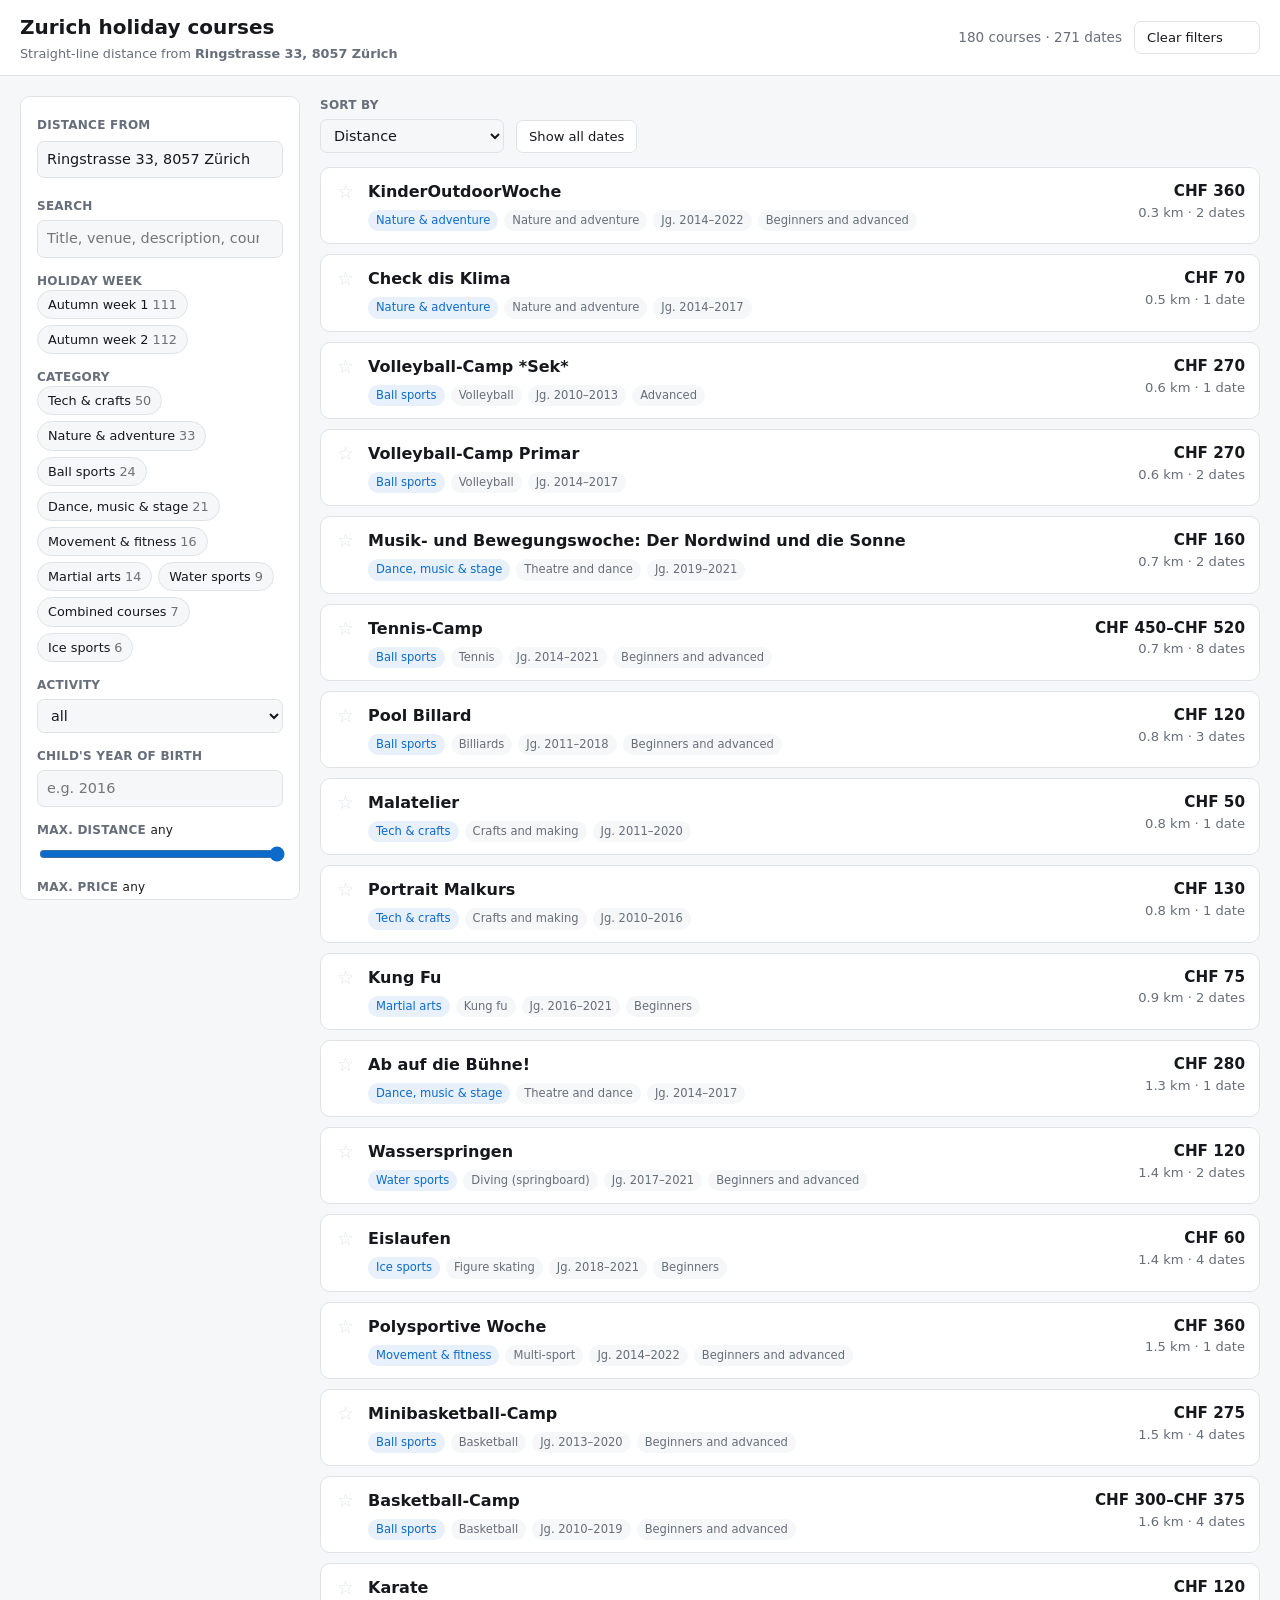
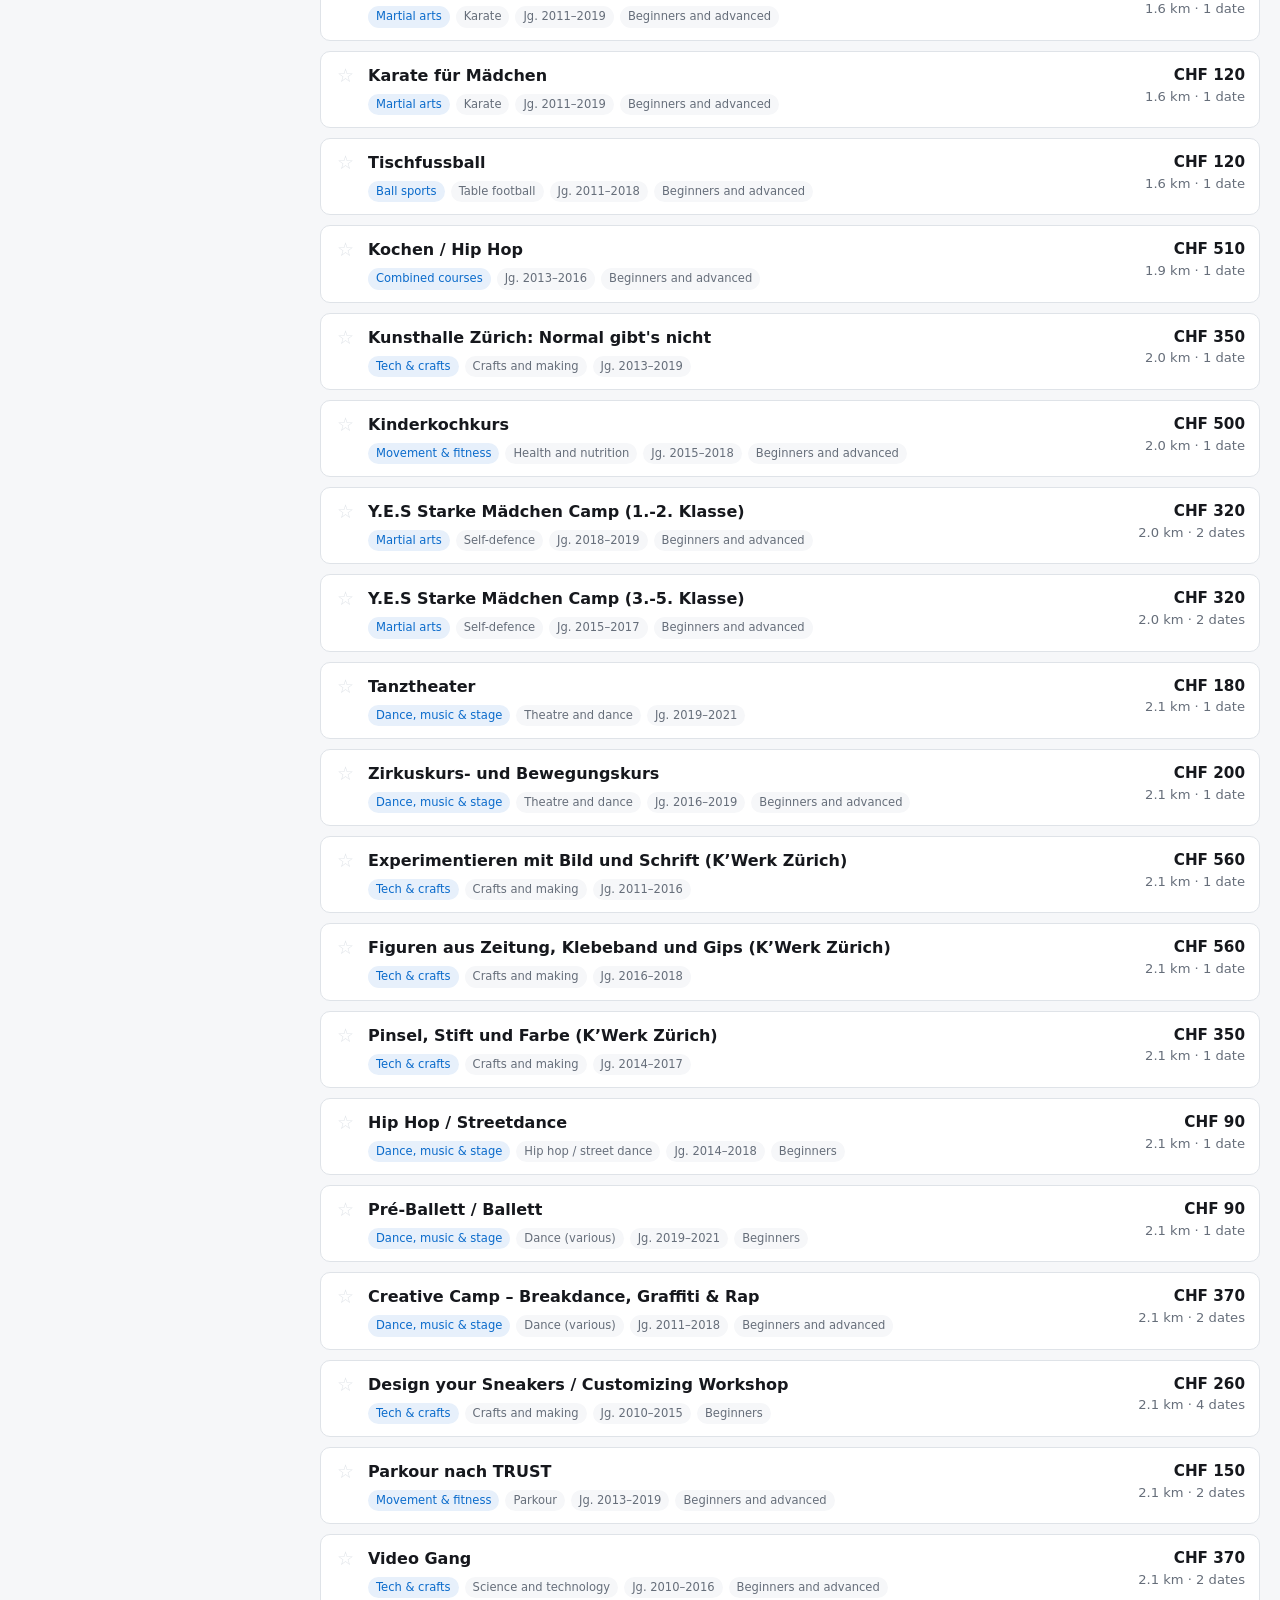
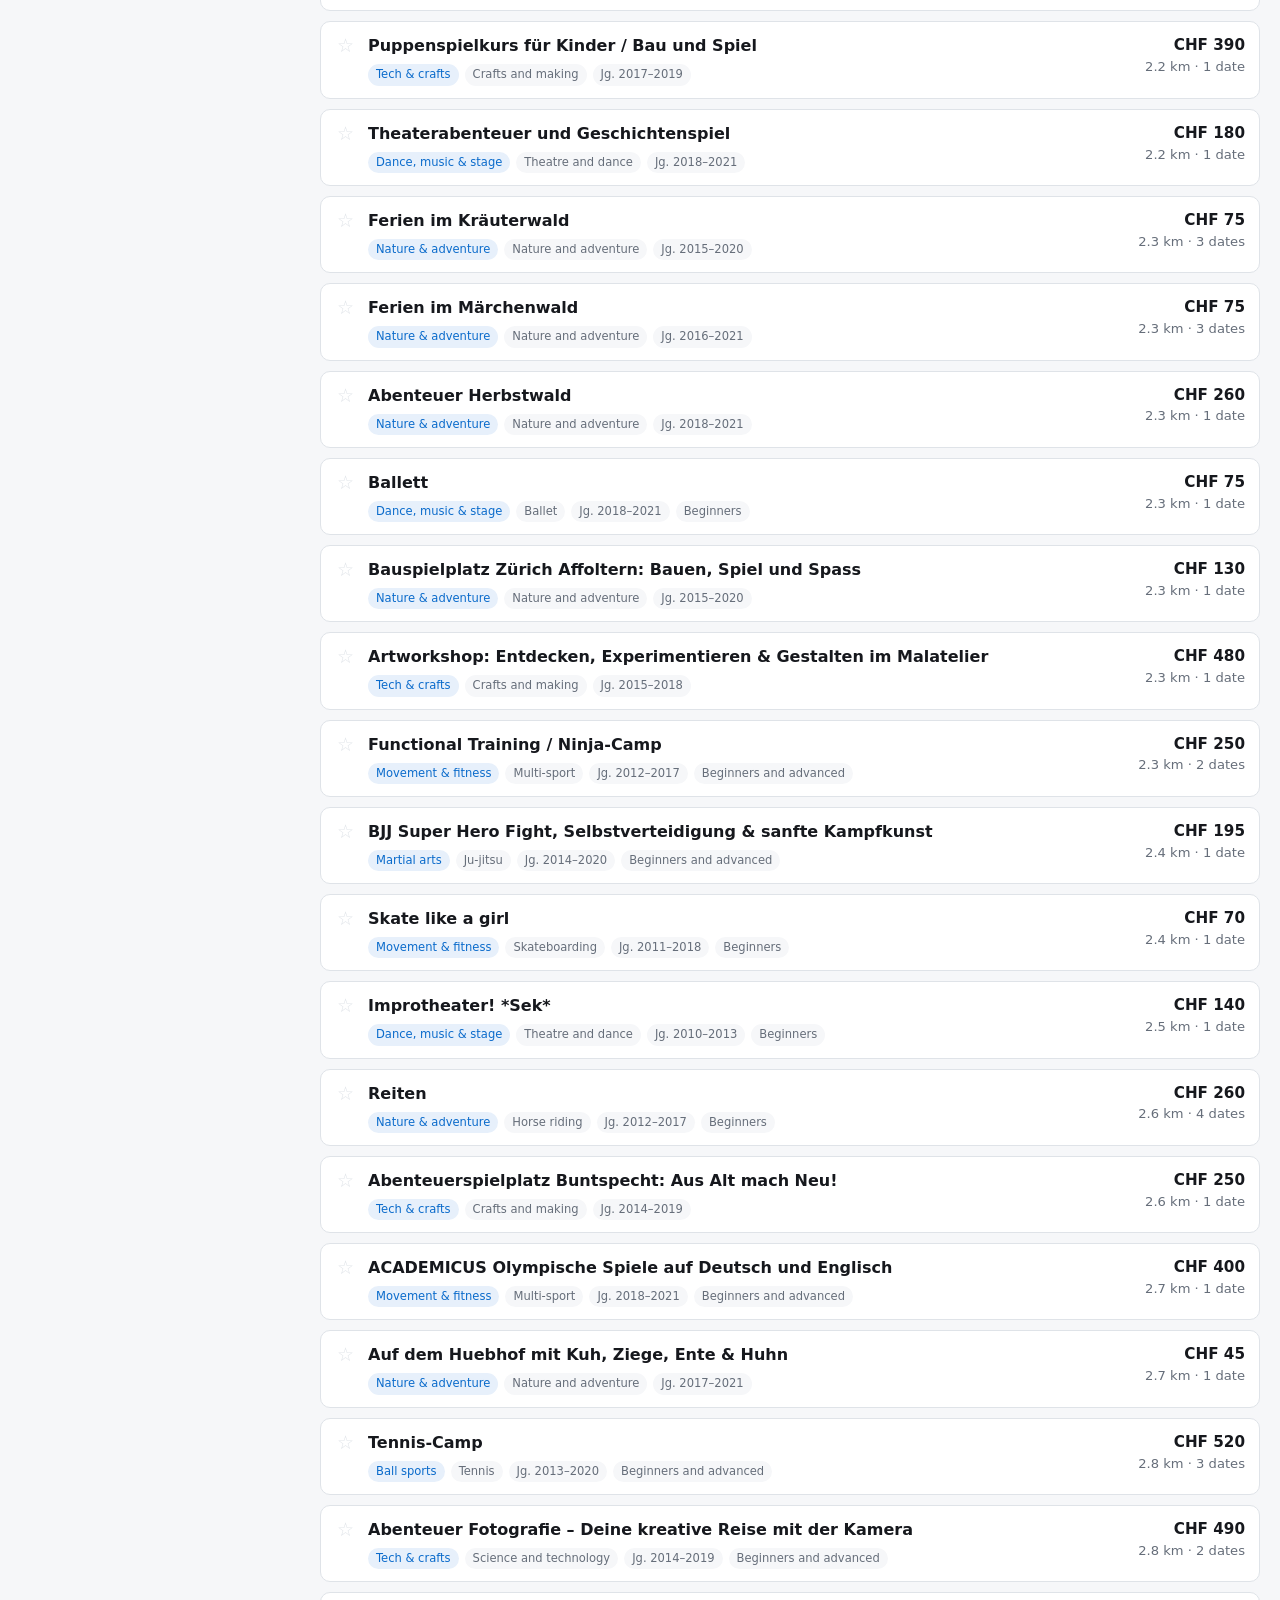
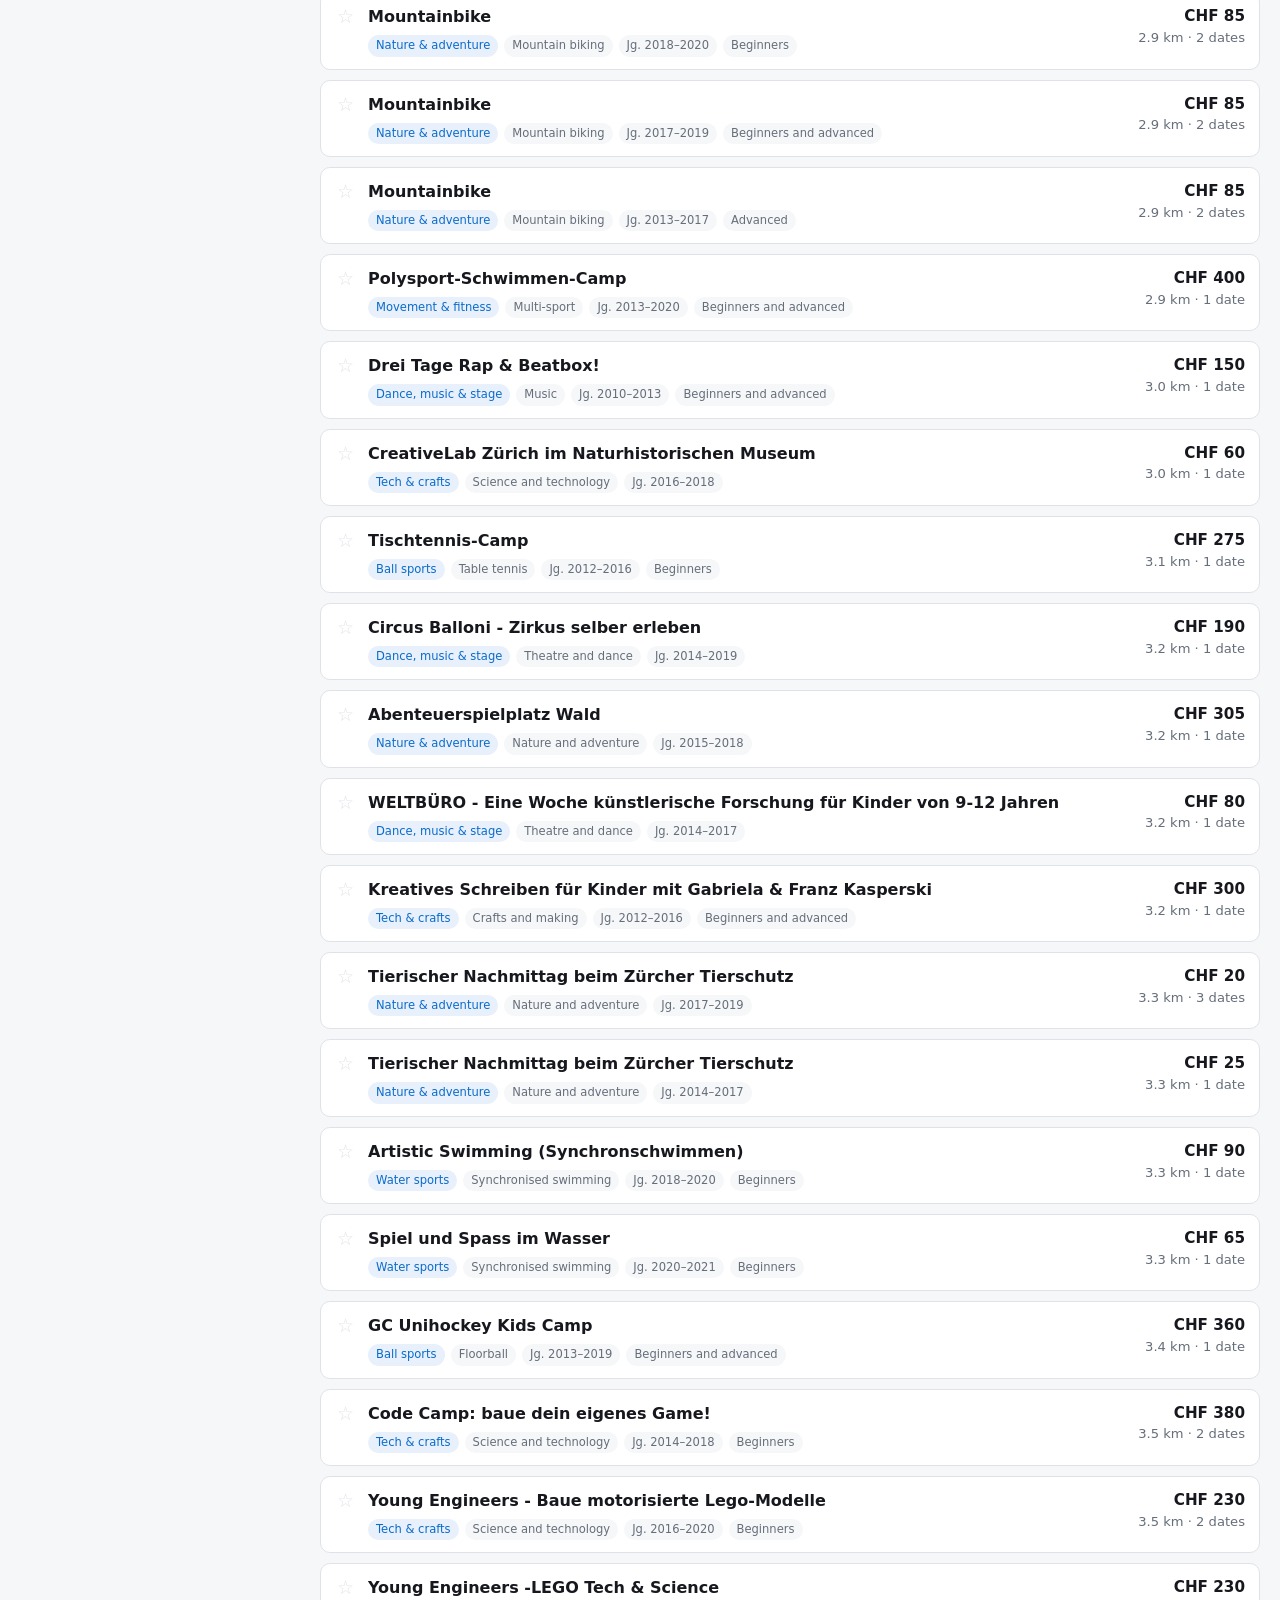
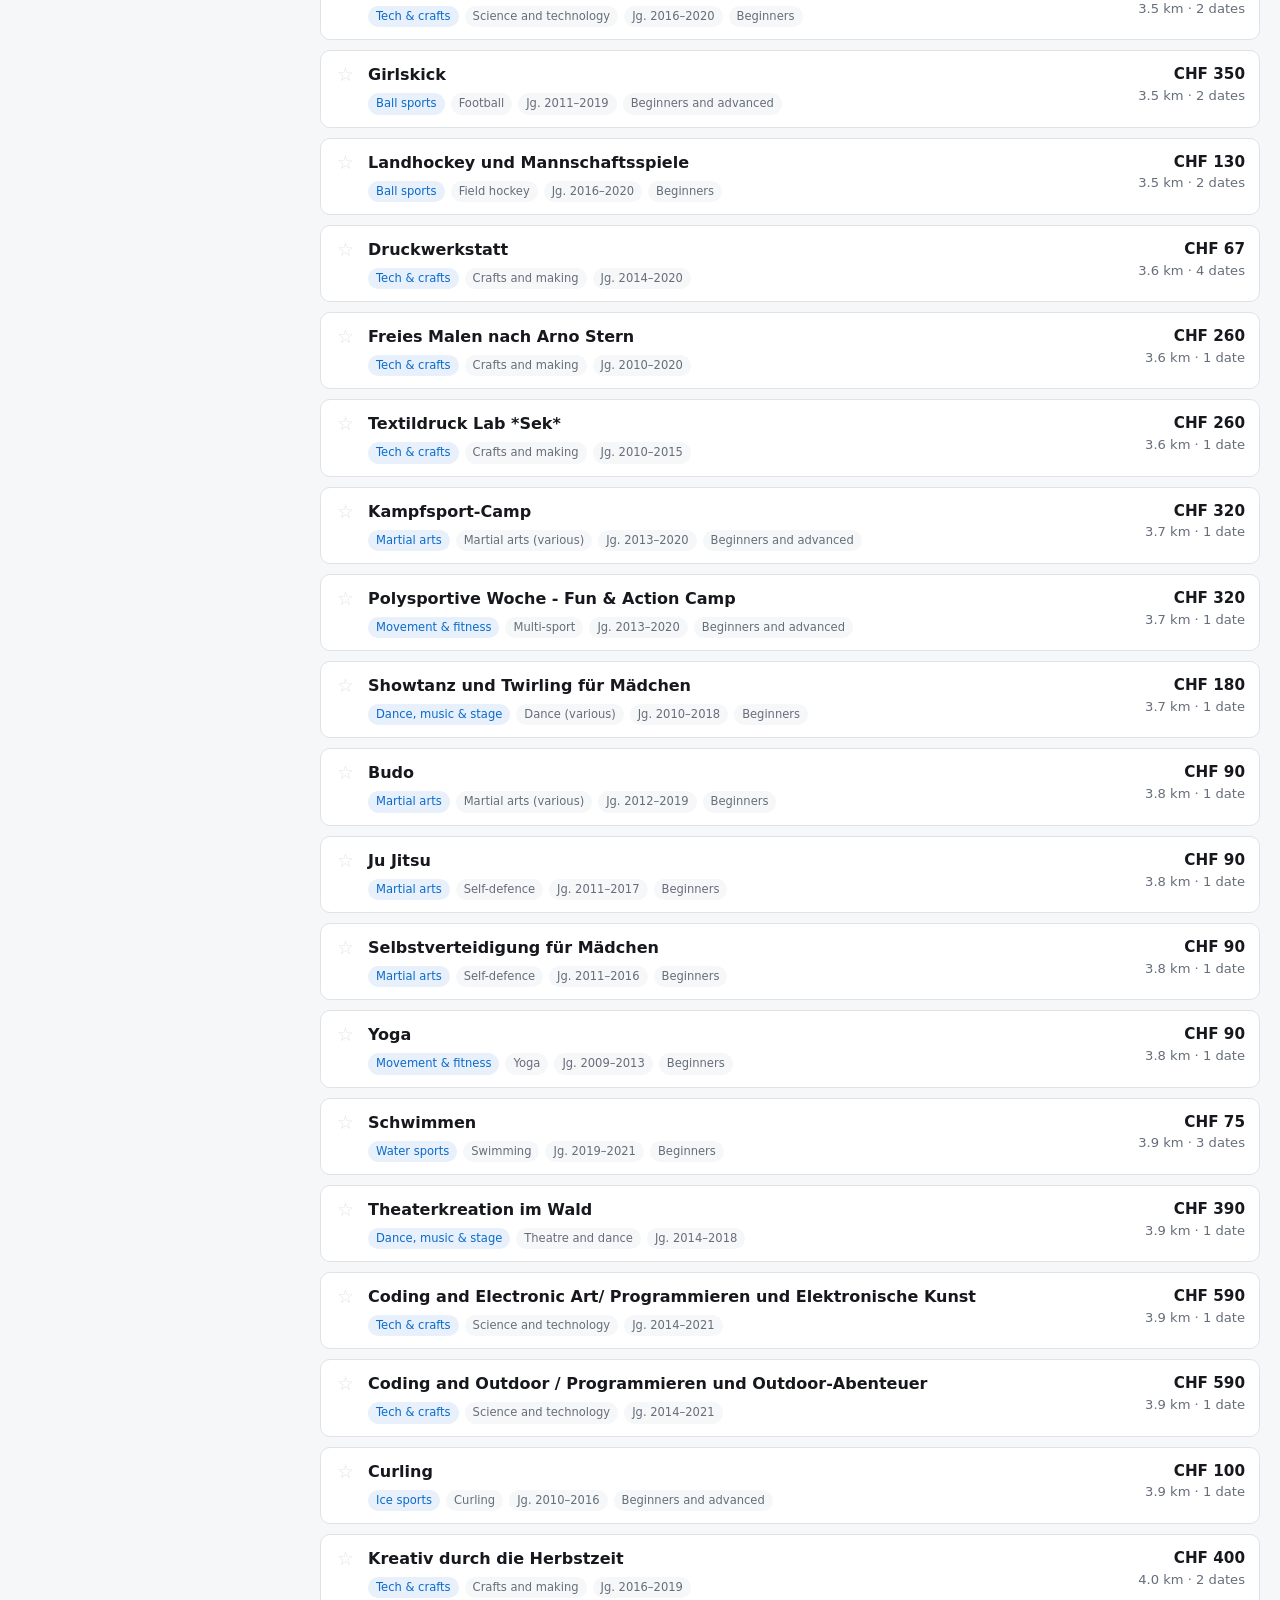
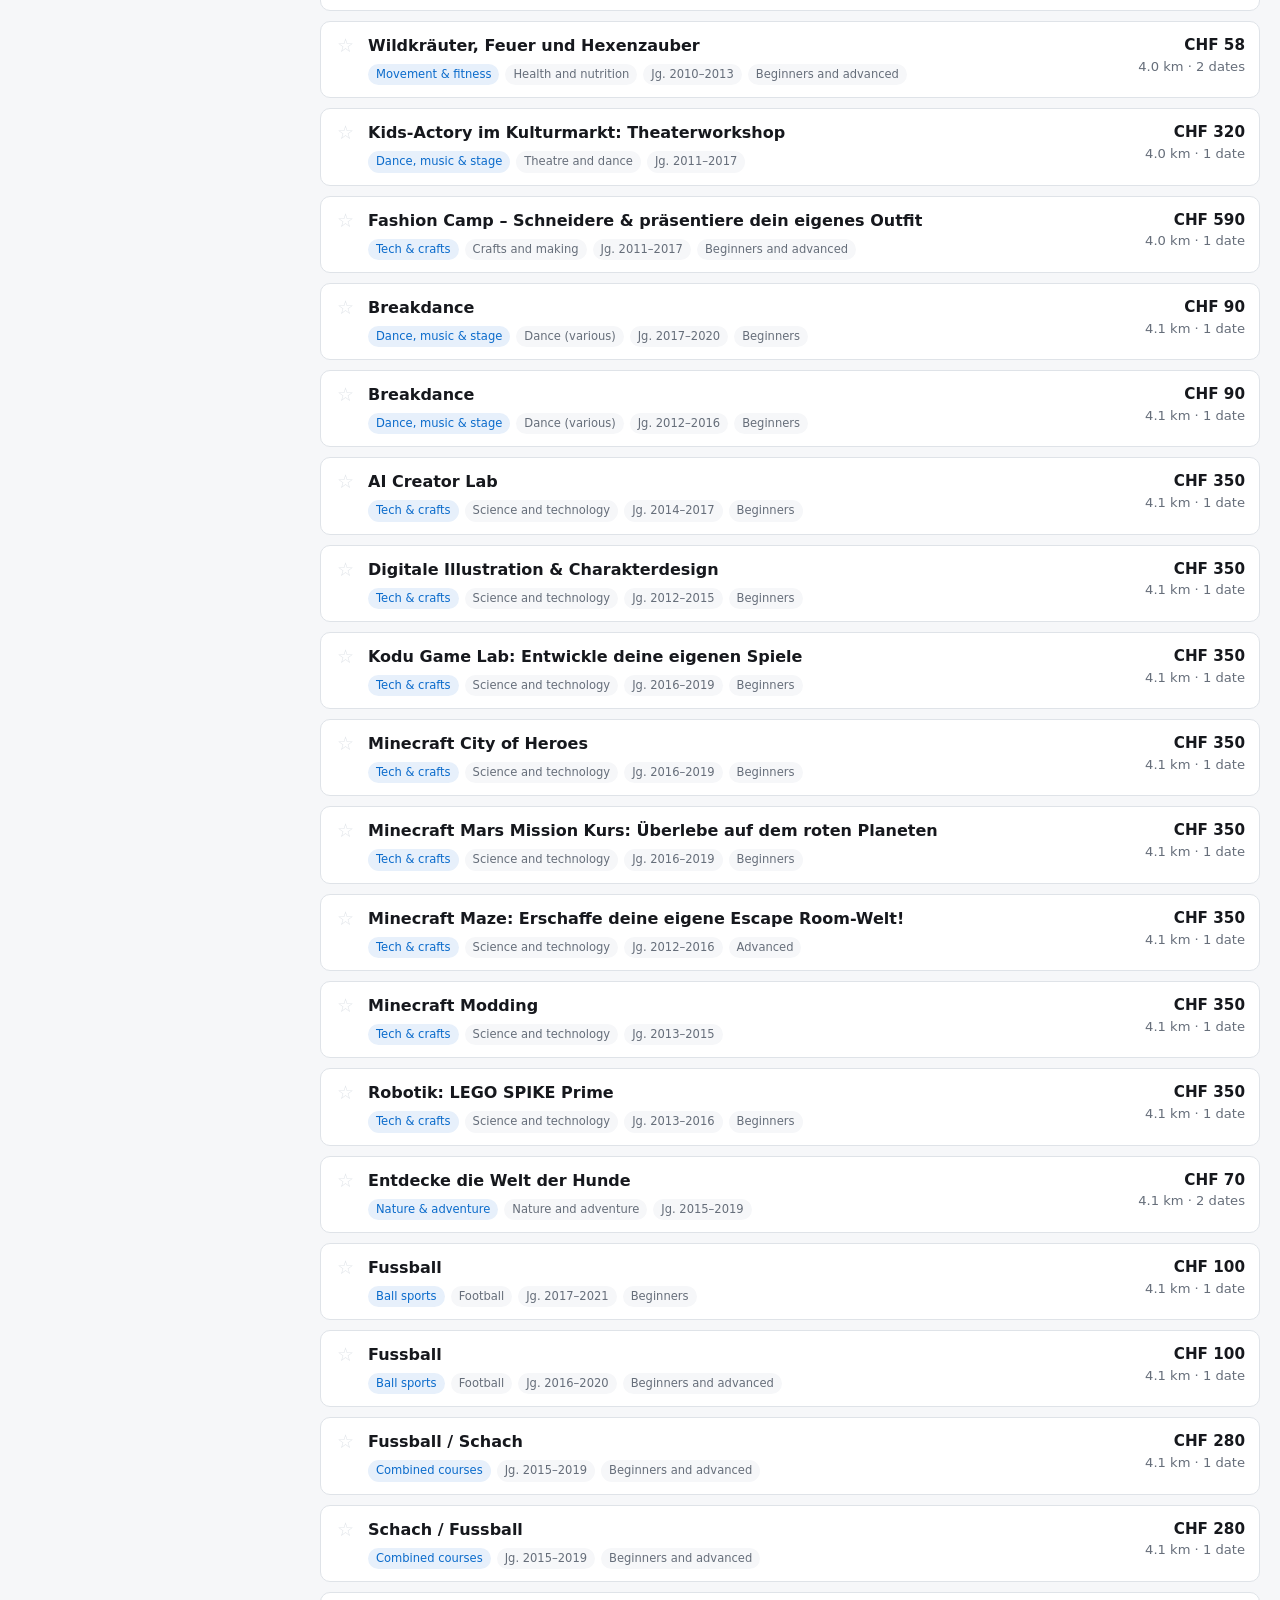
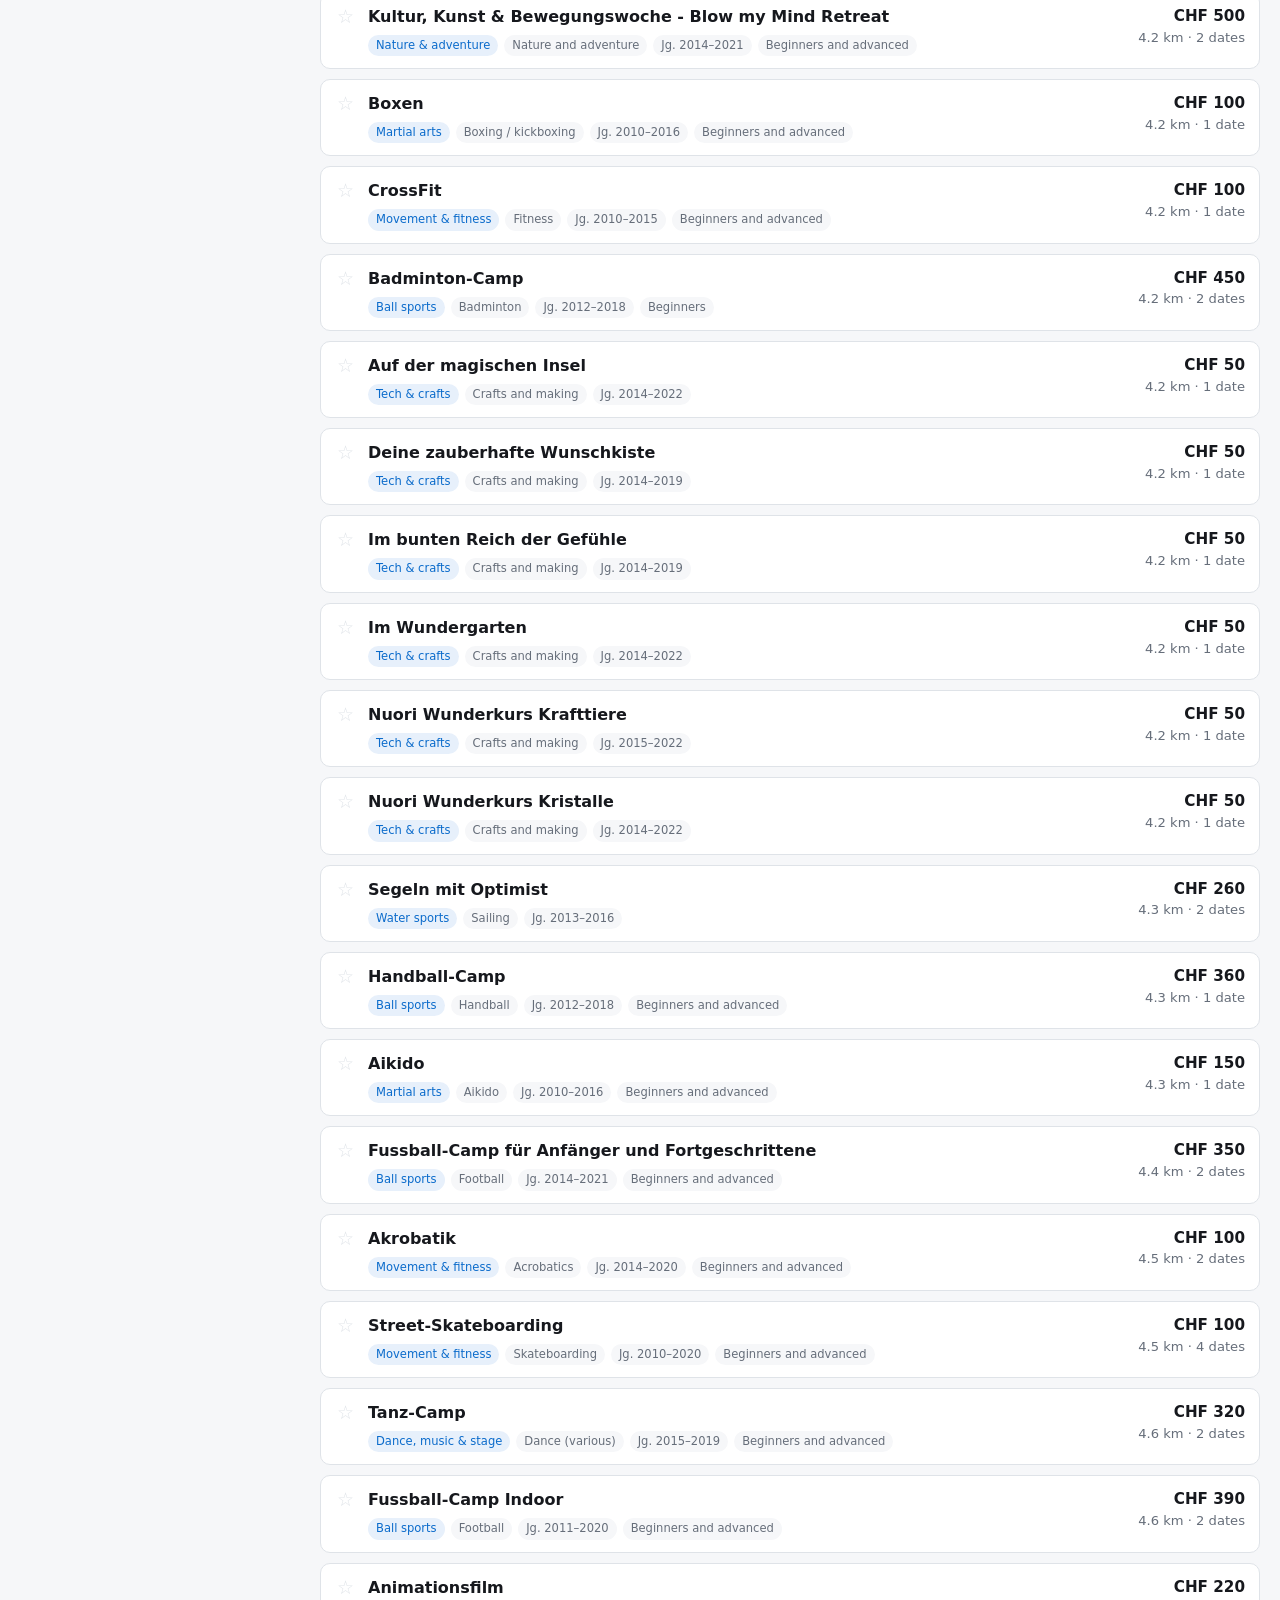
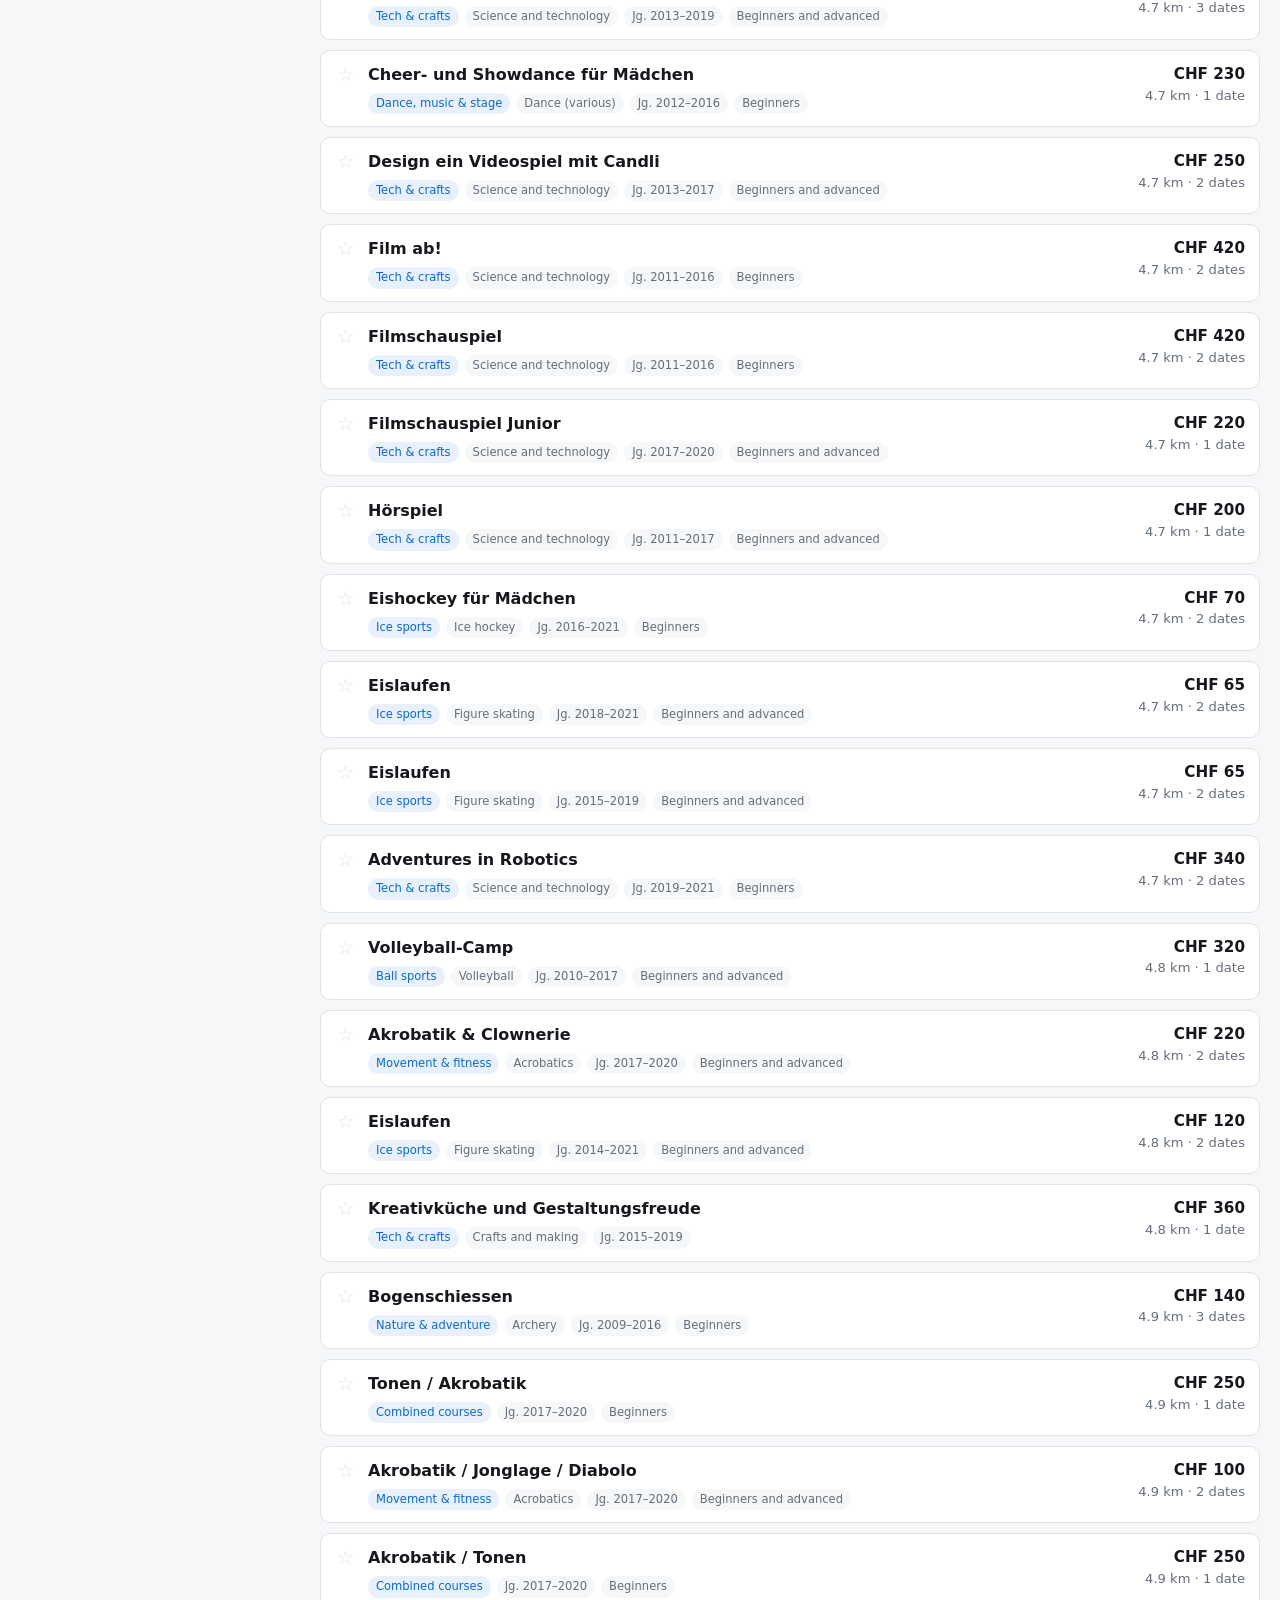
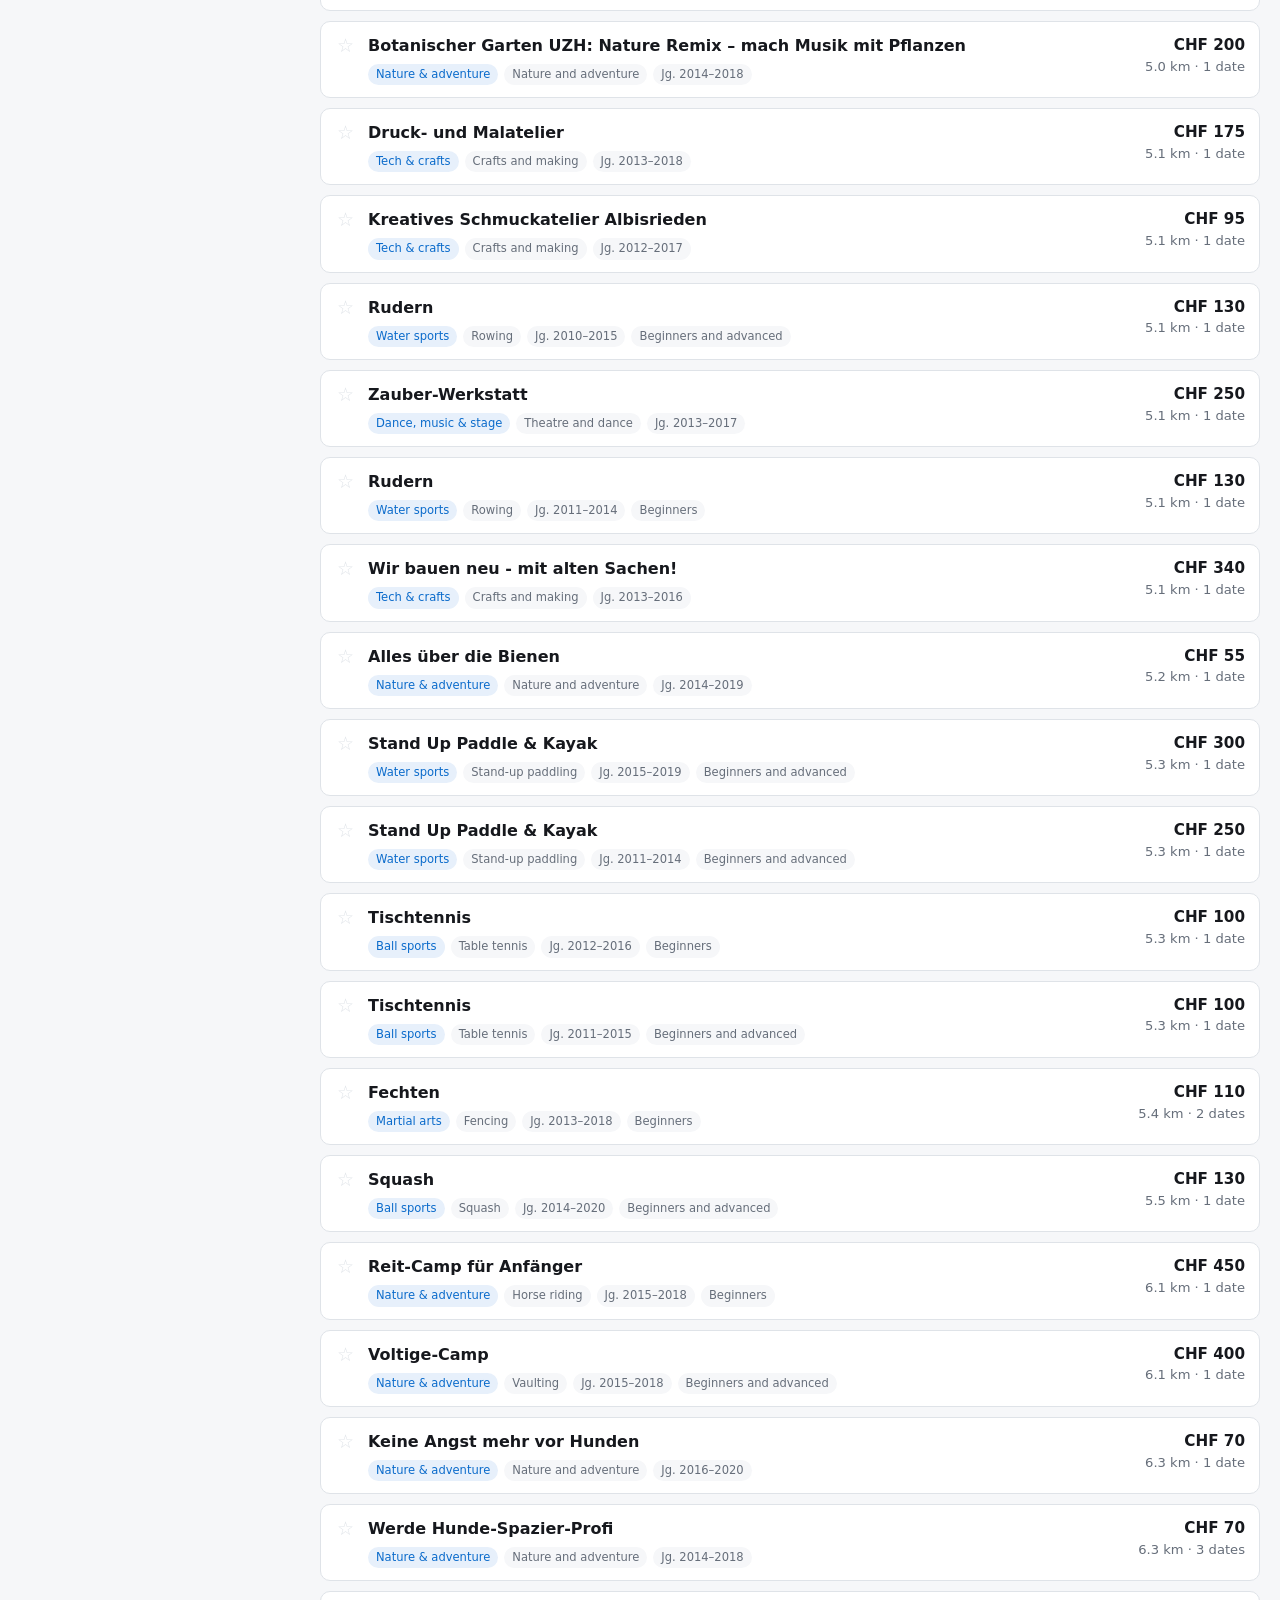
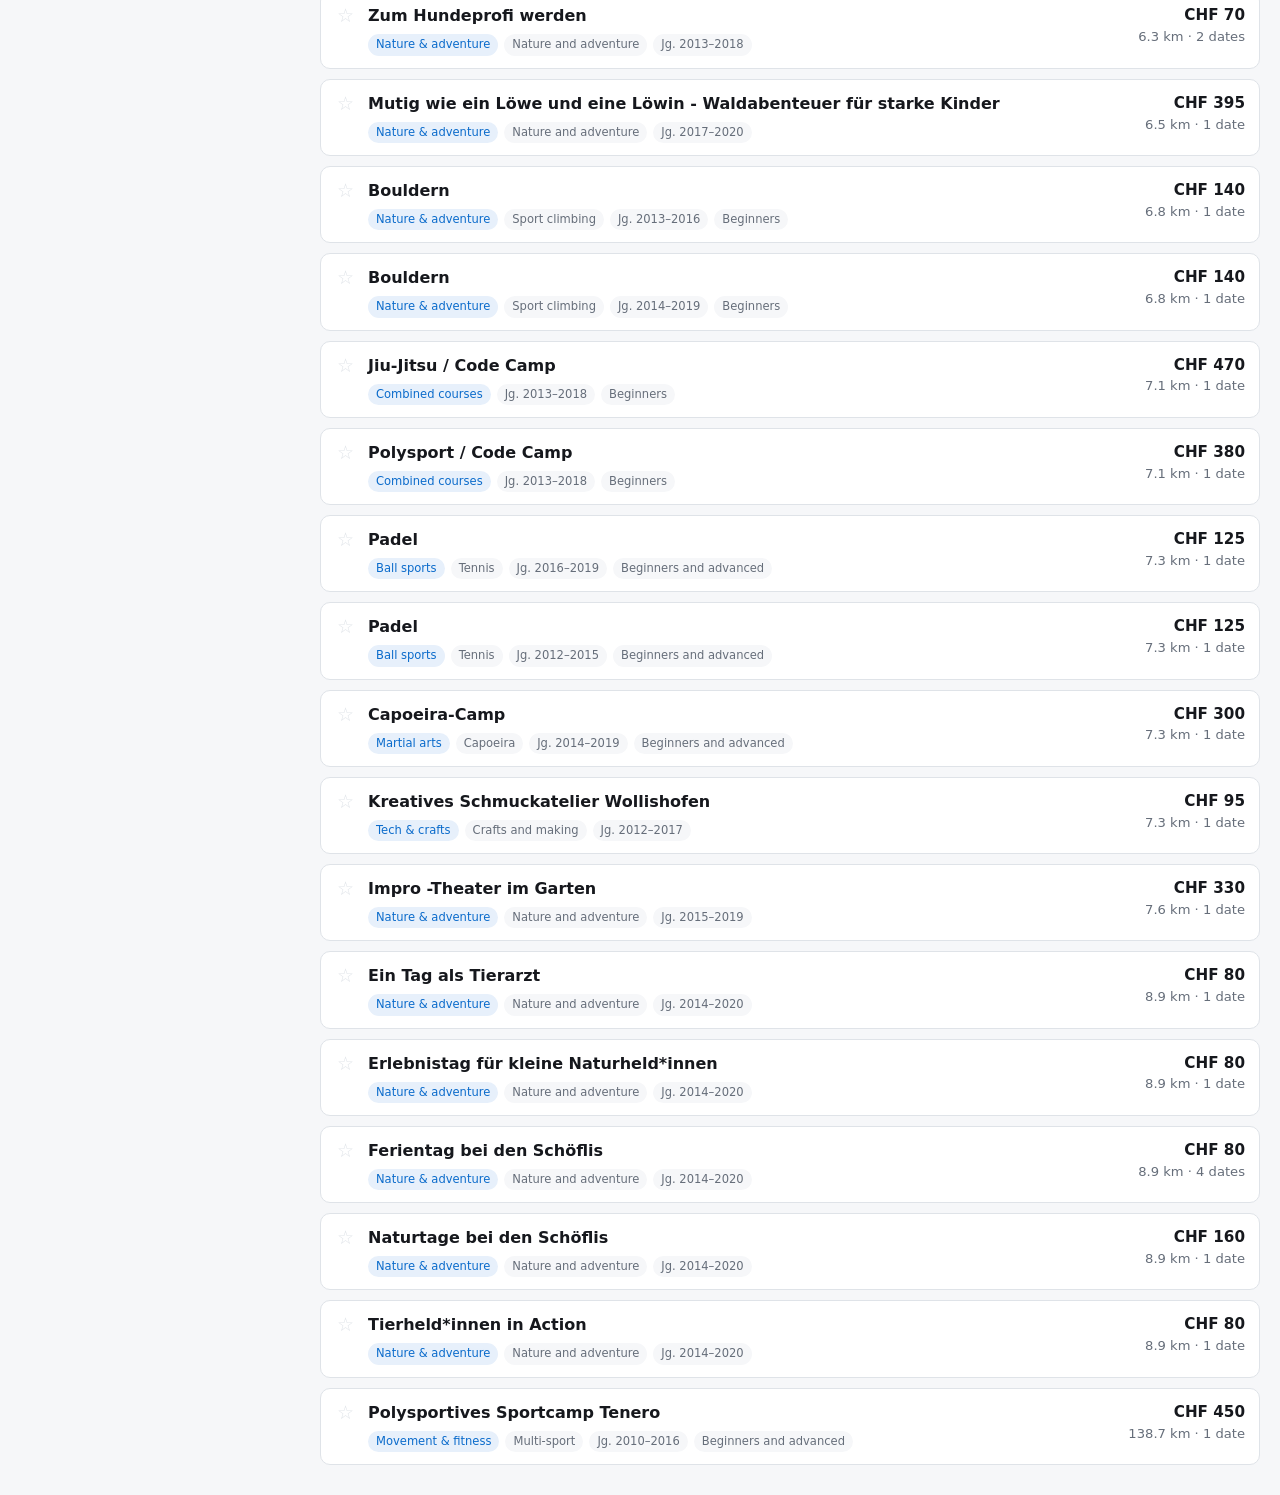
==== commit d0ccfe5e: "Add a per-course map and finish the movable home address Each expanded card now shows home plus the " ====
--- a/index.html
+++ b/index.html
@@ -14,6 +14,7 @@
   --accent: #0b6bcb;
   --accent-soft: #e7f0fb;
   --star: #e8a317;
+  --bad: #b4232a;
   --radius: 10px;
 }
 @media (prefers-color-scheme: dark) {
@@ -25,6 +26,7 @@
     --line: #2c313a;
     --accent: #64a8f0;
     --accent-soft: #1d2c3d;
+    --bad: #f0938f;
   }
 }
 
@@ -107,6 +109,10 @@
 input[type=range] { width: 100%; accent-color: var(--accent); }
 output { font-weight: 400; text-transform: none; color: var(--ink); }
 
+.home-note { display: flex; flex-wrap: wrap; gap: 4px; margin: 0; font-size: .78rem; color: var(--muted); }
+.home-note.bad { color: var(--bad); }
+.undo { background: none; border: 0; padding: 0; font: inherit; color: var(--accent); text-decoration: underline; cursor: pointer; }
+
 .chips { display: flex; flex-wrap: wrap; gap: 6px; }
 .chip {
   font: inherit;
@@ -233,6 +239,62 @@
 .note b { color: var(--ink); }
 
 .desc + .desc { margin-top: 12px; padding-top: 10px; border-top: 1px dashed var(--line); }
+
+/* Map pins sit on the tile canvas rather than on app chrome, so they keep
+   fixed colours in both themes instead of following the palette. */
+.map-wrap { margin: 12px 0 0; }
+.map {
+  position: relative; height: 240px; overflow: hidden;
+  border: 1px solid var(--line); border-radius: 8px; background: var(--bg);
+  contain: layout paint;
+}
+.map-tiles { position: absolute; inset: 0; }
+/* The tiles are a light-mode raster; inverting hue-rotates them back to a
+   plausible dark basemap without shipping a second tile source. */
+@media (prefers-color-scheme: dark) {
+  .map-tiles { filter: invert(1) hue-rotate(180deg) brightness(.92) contrast(.9); }
+}
+.map .tile { position: absolute; max-width: none; }
+
+.pin {
+  position: absolute; display: grid; place-items: center;
+  color: #fff; font-size: .68rem; font-weight: 700; line-height: 1; text-decoration: none;
+  filter: drop-shadow(0 1px 2px rgba(0, 0, 0, .45));
+}
+.pin.venue {
+  width: 24px; height: 24px; background: #d93b30; border: 2px solid #fff;
+  border-radius: 50% 50% 50% 0; transform: translate(-50%, -100%) rotate(-45deg);
+}
+.pin.venue span { transform: rotate(45deg); }
+.pin.home {
+  width: 16px; height: 16px; background: #1663c7; border: 3px solid #fff;
+  border-radius: 50%; transform: translate(-50%, -50%);
+}
+
+/* Sits outside .map-tiles, so it is not caught by the dark-mode inversion and
+   has to be themed by hand. */
+.map-credit {
+  position: absolute; right: 0; bottom: 0; padding: 1px 5px;
+  background: rgba(255, 255, 255, .78); border-radius: 4px 0 0 0; font-size: .62rem;
+}
+.map-credit a { color: #333; text-decoration: none; }
+@media (prefers-color-scheme: dark) {
+  .map-credit { background: rgba(16, 18, 22, .72); }
+  .map-credit a { color: #c8ccd2; }
+}
+
+.map-legend {
+  display: flex; flex-wrap: wrap; gap: 4px 16px;
+  margin-top: 6px; font-size: .78rem; color: var(--muted);
+}
+.map-legend span { display: flex; align-items: center; gap: 6px; }
+.swatch {
+  display: grid; place-items: center; flex: none;
+  width: 12px; height: 12px; border-radius: 50%;
+  color: #fff; font-size: .55rem; font-style: normal; font-weight: 700;
+}
+.swatch.home { background: #1663c7; }
+.swatch.venue { background: #d93b30; }
 
 table.slots tr.expandable { cursor: pointer; }
 table.slots tr.expandable:hover > td { background: var(--accent-soft); }
@@ -277,6 +339,13 @@
 
 <div class="layout">
   <aside class="filters" id="filters">
+    <div class="field">
+      <label for="f-home"><span>Distance from</span></label>
+      <input type="search" id="f-home" placeholder="Street and number, postcode"
+        autocomplete="off" spellcheck="false">
+      <p class="home-note" id="home-note"></p>
+    </div>
+
     <label class="field">
       <span>Search</span>
       <input type="search" id="f-q" placeholder="Title, venue, description, course no.">
@@ -369,7 +438,7 @@
   </main>
 </div>
 
-<script type="application/json" id="payload">{"home":{"lat":47.40240478515625,"lon":8.543060302734375,"label":"Ringstrasse 33, 8057 Zürich"},"generated":"2026-08-08T21:30:01.941Z","weeks":[{"id":"3-1","label":"Autumn week 1"},{"id":"3-2","label":"Autumn week 2"}],"venues":[{"id":0,"name":"Schulhaus Waidhalde - Mehrzweckraum","street":"Weihersteig 7","city":"8037 Zürich","lat":47.397070985834326,"lon":8.527042623568919,"approx":false,"km":1.34},{"id":1,"name":"Lovebug Fotostudio","street":"Löwenstrasse 69","city":"8001 Zürich","lat":47.377229057232704,"lon":8.538304180930254,"approx":false,"km":2.82},{"id":2,"name":"Treffpunkt: Parkplatz Hürstholz","street":"Seebacherstrasse","city":"8046 Zürich","lat":47.417305839312746,"lon":8.522685106105241,"approx":false,"km":2.26},{"id":3,"name":"Abenteuerspielplatz Buntspecht","street":"nahe Bushaltestelle Zürich, Schönauring","city":"8052 Zürich","lat":47.42493940782553,"lon":8.534477677189392,"approx":false,"km":2.59},{"id":4,"name":"Wald, Zürichberg","street":"Tramhaltestelle \"Zürich, Zoo\"","city":"8044 Zürich","lat":47.38157657385191,"lon":8.5715292162152,"approx":false,"km":3.16},{"id":5,"name":"Treffpunkt: Zürich HB","street":"","city":"8001 Zürich","lat":47.37851914508755,"lon":8.537907019514366,"approx":false,"km":2.68},{"id":6,"name":"Tekmania GmbH","street":"Waffenplatzstrasse 11","city":"8002 Zürich","lat":47.361355145503936,"lon":8.526631531659055,"approx":false,"km":4.73},{"id":7,"name":"Logiscool Zürich","street":"Klosbachstrasse 90","city":"8032 Zürich","lat":47.36764540131404,"lon":8.560217496500814,"approx":false,"km":4.08},{"id":8,"name":"Aiki-Kai Zürich","street":"Bernerstrasse Nord 182","city":"8064 Zürich","lat":47.395067050387325,"lon":8.486930184562006,"approx":false,"km":4.3},{"id":9,"name":"Im Gut - Sporthalle Süd","street":"Gutstrasse 107","city":"8055 Zürich","lat":47.371786826721845,"lon":8.504731858399623,"approx":false,"km":4.46},{"id":10,"name":"Sporthalle Riesbach","street":"Seefeldstrasse 93","city":"8008 Zürich","lat":47.35917898768795,"lon":8.55391027557582,"approx":false,"km":4.88},{"id":11,"name":"Gabler - Sporthalle","street":"Schulhausstrasse 21","city":"8002 Zürich","lat":47.36048916333492,"lon":8.529751331575216,"approx":false,"km":4.77},{"id":12,"name":"Untermoos","street":"Altstetterstrasse 248","city":"8048 Zürich","lat":47.380518859581755,"lon":8.482313662886416,"approx":false,"km":5.18},{"id":13,"name":"Filmschule filmkids.ch","street":"Vulkanstrasse 120","city":"8048 Zürich","lat":47.39407066297113,"lon":8.481731216278996,"approx":false,"km":4.71},{"id":14,"name":"SSA Hardau - Schulschwimmanlage Hardau","street":"Bullingerstr. 62","city":"8004 Zürich","lat":47.382307349403916,"lon":8.510001280466344,"approx":false,"km":3.34},{"id":15,"name":"Atelier PaintEvents","street":"Limmatstrasse 73","city":"8005 Zürich","lat":47.38251170251212,"lon":8.53425460388972,"approx":false,"km":2.31},{"id":16,"name":"Huebhof","street":"Probsteistrasse 26","city":"8051 Zürich","lat":47.398154288525944,"lon":8.57888961976266,"approx":false,"km":2.74},{"id":17,"name":"Nuori Malspielraum","street":"Bergstrasse 125","city":"8032 Zürich","lat":47.36738500033519,"lon":8.564793076087524,"approx":false,"km":4.22},{"id":18,"name":"Yonex Badminton Halle","street":"Flüelastrasse 27","city":"8047 Zürich","lat":47.38209633228853,"lon":8.495799954181859,"approx":false,"km":4.21},{"id":19,"name":"Ballet-Center Zürich","street":"Herzogenmühlestr. 12","city":"8051 Zürich","lat":47.40503986953468,"lon":8.572968696944896,"approx":false,"km":2.27},{"id":20,"name":"Sportanlage Im Birch - Dreifachhalle","street":"Margrit-Rainer-Str. 5","city":"8050 Zürich-Oerlikon","lat":47.41628505043103,"lon":8.54027640836367,"approx":false,"km":1.56},{"id":21,"name":"Rebhügel - Sporthalle 1","street":"Haldenstrasse 70","city":"8045 Zürich","lat":47.36534289276309,"lon":8.516730347554113,"approx":false,"km":4.57},{"id":22,"name":"Bauspielplatz Zürich Affoltern","street":"Fronwaldstrasse 2","city":"8046 Zürich","lat":47.4151629390129,"lon":8.519063520981627,"approx":false,"km":2.3},{"id":23,"name":"HOGA - House Of Gentle Arts","street":"Puls 5 / Giessereistrasse 18","city":"8005 Zürich","lat":47.390134946404565,"lon":8.51753637675376,"approx":false,"km":2.36},{"id":24,"name":"Bogensportzentrum Zürich","street":"Sieberstr. 14","city":"8055 Zürich","lat":47.36456021817287,"lon":8.510942225860203,"approx":false,"km":4.85},{"id":25,"name":"Botanischer Garten Universität Zürich","street":"Zollikerstr. 107","city":"8008 Zürich","lat":47.35889571748447,"lon":8.559940845944789,"approx":false,"km":5},{"id":26,"name":"Boulderlounge Schlieren","street":"Zürcherstrasse 39j","city":"8952 Schlieren","lat":47.398681640625,"lon":8.453293800354004,"approx":true,"km":6.77},{"id":27,"name":"BoxGym","street":"Zelgstrasse 11","city":"8003 Zürich","lat":47.367350001608166,"lon":8.52237141122945,"approx":false,"km":4.2},{"id":28,"name":"Galactic Dance","street":"Albulastr. 47","city":"8048 Zürich-Altstetten","lat":47.38801769476251,"lon":8.493546517652094,"approx":false,"km":4.06},{"id":29,"name":"Budokan-Zürich ","street":"Zweierstr. 106 (4. Stock)","city":"8003 Zürich","lat":47.37174774235344,"lon":8.521507430308473,"approx":false,"km":3.78},{"id":30,"name":"Entlisberg - Sporthalle","street":"Balberstrasse 71","city":"8038 Zürich","lat":47.3376849040613,"lon":8.52703548294817,"approx":false,"km":7.3},{"id":31,"name":"Irchelpark und Umgebung","street":"oberhalb Haltestelle \"Zürich, Milchbuck\"","city":"8057 Zürich","lat":47.39788479508162,"lon":8.54271785017793,"approx":false,"km":0.5},{"id":32,"name":"Fit4Motion","street":"Vulkanstrasse 120, 1. Stock","city":"8048 Zürich-Altstetten","lat":47.39407066297113,"lon":8.481731216278996,"approx":false,"km":4.71},{"id":33,"name":"Feld - Sporthalle 1","street":"Feldstrasse 89","city":"8004 Zürich","lat":47.37796759956042,"lon":8.522017781028815,"approx":false,"km":3.15},{"id":34,"name":"GZ Hirzenbach","street":"Helen-Keller-Str. 55","city":"8051 Zürich","lat":47.402694462641776,"lon":8.59182492049678,"approx":false,"km":3.67},{"id":35,"name":"GZ Affoltern","street":"Bodenacker 25","city":"8046 Zürich","lat":47.42455734841834,"lon":8.510943688830217,"approx":false,"km":3.45},{"id":36,"name":"Coding a Story","street":"Tödistrasse 48","city":"8002 Zürich","lat":47.36769281478999,"lon":8.533711847544309,"approx":false,"km":3.92},{"id":37,"name":"Dynamo","street":"Wasserwerkstr. 21","city":"8006 Zürich","lat":47.38336208859431,"lon":8.539423975378703,"approx":false,"km":2.14},{"id":38,"name":"GZ Heuried","street":"Döltschiweg 130","city":"8055 Zürich","lat":47.367162024986634,"lon":8.503897978131903,"approx":false,"km":4.9},{"id":39,"name":"Naturhistorisches Museum der Universität Zürich","street":"Karl-Schmid-Strasse 4","city":"8006 Zürich","lat":47.37532424926758,"lon":8.547957420349121,"approx":true,"km":3.03},{"id":40,"name":"Curlinghalle Dolder","street":"Adlisbergstr. 36","city":"8044 Zürich","lat":47.37562346212035,"lon":8.576845248186052,"approx":false,"km":3.92},{"id":41,"name":"Galotti Musikwerkstatt ","street":"Hohlstrasse 290","city":"8004 Zürich","lat":47.38323052121588,"lon":8.515198178861525,"approx":false,"km":2.99},{"id":42,"name":"Schule Altweg / TTG-Zimmer","street":"Letzigraben 204","city":"8047 Zürich","lat":47.37258401231934,"lon":8.492354054059305,"approx":false,"km":5.06},{"id":43,"name":"Atelier für Kunsttherapie Judith Elmiger","street":"Freyastrasse 12a","city":"8004 Zürich","lat":47.37225876866852,"lon":8.524563273416856,"approx":false,"km":3.63},{"id":44,"name":"tierische Naturwerkstatt im Mittelleimbach","street":"Im Mittelleimbach 19","city":"8041 Zürich","lat":47.32430865001746,"lon":8.51555752849482,"approx":false,"km":8.93},{"id":45,"name":"Sportanlage Heuried - Kunsteisbahn","street":"Wasserschöpfi 71","city":"8055 Zürich","lat":47.36809578335866,"lon":8.506035042020008,"approx":false,"km":4.72},{"id":46,"name":"Swiss Life Arena","street":"Vulkanstrasse 130","city":"8048 Zürich","lat":47.394739964935084,"lon":8.48032692272629,"approx":false,"km":4.8},{"id":47,"name":"Kunsteisbahn Oerlikon","street":"Siewerdtstr. 80","city":"8050 Zürich-Oerlikon","lat":47.41208108315008,"lon":8.5546862209869,"approx":false,"km":1.39},{"id":48,"name":"Trainingsraum Werdinsel","street":"Werdinsel 1","city":"8049 Zürich","lat":47.399402192378766,"lon":8.488962873400501,"approx":false,"km":4.09},{"id":49,"name":"Schule für Gestaltung Zürich, Ausstellungsstrasse104","street":"Ausstellungsstrasse 104","city":"8005 Zürich","lat":47.38486366007065,"lon":8.532859306748895,"approx":false,"km":2.1},{"id":50,"name":"GZ Hottingen Standort Klosbachstrasse","street":"Klosbachstr. 118","city":"8032 Zürich","lat":47.36855178107369,"lon":8.562288810469738,"approx":false,"km":4.03},{"id":51,"name":"Saalsporthalle Fechtsaal","street":"Giesshübelstr. 41","city":"8045 Zürich","lat":47.35647268300793,"lon":8.520681085780621,"approx":false,"km":5.38},{"id":52,"name":"Treffpunkt und Verabschiedung: Bushaltestelle Waidbadstrasse ","street":"Fahrtrichtung  Bucheggplatz","city":"8037 Zürich","lat":47.39890541292091,"lon":8.513646842203451,"approx":false,"km":2.25},{"id":53,"name":"Malatelier Affoltern","street":"Nettie-Sutro-Strasse 9","city":"8046 Zürich","lat":47.422399763151546,"lon":8.504975913270274,"approx":false,"km":3.63},{"id":54,"name":"Sportzentrum Josef","street":"Josefstrasse 219","city":"8005 Zürich","lat":47.38767490634991,"lon":8.520890551029446,"approx":false,"km":2.34},{"id":55,"name":"Lachenzelg (Pünten) - Sporthalle West","street":"Imbisbühlstrasse 80","city":"8049 Zürich","lat":47.404926792582366,"lon":8.488780265957265,"approx":false,"km":4.09},{"id":56,"name":"Lachenzelg","street":"Imbisbühlstrasse 80","city":"8049 Zürich","lat":47.404926792582366,"lon":8.488780265957265,"approx":false,"km":4.09},{"id":57,"name":"Sportanlage Sonnenberg","street":"Oberer Heuelsteig 34","city":"8032 Zürich","lat":47.3685694896052,"lon":8.572444534467419,"approx":false,"km":4.36},{"id":58,"name":"FABRIK11","street":"Ringstrasse 20","city":"8600 Dübendorf","lat":47.397705078125,"lon":8.604188919067383,"approx":true,"km":4.63},{"id":59,"name":"Hardau","street":"Bullingerstrasse 62","city":"8004 Zürich","lat":47.38245047287203,"lon":8.50911683153834,"approx":false,"km":3.38},{"id":60,"name":"Sportanlage Hardhof","street":"Hardhof 19","city":"8064 Zürich","lat":47.396500196694355,"lon":8.497463322492434,"approx":false,"km":3.49},{"id":61,"name":"Sportanlage Heerenschürli","street":"Helen-Keller-Str. 20","city":"8051 Zürich","lat":47.40110846402664,"lon":8.594811264378965,"approx":false,"km":3.9},{"id":62,"name":"Sportanlage Utogrund","street":"Dennlerstr. 43a","city":"8047 Zürich","lat":47.37937913685866,"lon":8.49783845345829,"approx":false,"km":4.26},{"id":63,"name":"Tanzschule Dance it","street":"Stäblistr. 2","city":"8006 Zürich","lat":47.38372482849181,"lon":8.549457217457617,"approx":false,"km":2.13},{"id":64,"name":"Garten am Grenzsteig","street":"Kilchbergstrasse 193","city":"8038 Zürich","lat":47.334001274932625,"lon":8.539848013656353,"approx":false,"km":7.61},{"id":65,"name":"Theater im Zollhaus anundpfirsich ","street":"Zollstrasse 121","city":"8005 Zürich","lat":47.381657710639395,"lon":8.529442903368746,"approx":false,"km":2.52},{"id":66,"name":"Allmend","street":"Maneggstrasse 51","city":"8041 Zürich","lat":47.340663087589256,"lon":8.520254610276329,"approx":false,"km":7.08},{"id":67,"name":"Sportanlage Blumenfeld - Dreifachhalle","street":"Blumenfeldstr. 50","city":"8046 Zürich","lat":47.42333230525985,"lon":8.504318633245843,"approx":false,"km":3.73},{"id":68,"name":"Shukokai Karate Dojo Zürich","street":"Landenbergstrasse 10","city":"8037 Zürich","lat":47.39195089696391,"lon":8.528196460924873,"approx":false,"km":1.61},{"id":69,"name":"Albisgütli, Tramendstation Tram 13","street":"","city":"8045 Zürich","lat":47.351543,"lon":8.507504,"approx":false,"km":6.26},{"id":70,"name":"Kulturmarkt","street":"Aemtlerstrasse 23","city":"8003 Zürich","lat":47.37157957838926,"lon":8.5154396483385,"approx":false,"km":4.01},{"id":71,"name":"Caruso Cooking School GmbH ","street":"Hardstrasse 324","city":"8005 Zürich","lat":47.39034556015138,"lon":8.522905124741385,"approx":false,"km":2.02},{"id":72,"name":"Sportanlage Steinkluppe","street":"Anna-Heer-Str. 23","city":"8057 Zürich","lat":47.40011613885927,"lon":8.54171746942613,"approx":false,"km":0.27},{"id":73,"name":"Sportanlage Buchlern","street":"Friedhofstr. 89","city":"8048 Zürich-Altstetten","lat":47.38101256070894,"lon":8.47743657650895,"approx":false,"km":5.48},{"id":74,"name":"Fachschule Viventa Wipkingen","street":"Wipkingerplatz 4","city":"8037 Zürich","lat":47.39228862863786,"lon":8.522891661933363,"approx":false,"km":1.89},{"id":75,"name":"KreativWerkstatt","street":"Kalkbreitestrasse 97","city":"8003 Zürich","lat":47.37168871662908,"lon":8.516276034911726,"approx":false,"km":3.97},{"id":76,"name":"Studio SOE Flos","street":"Entlisbergstrasse 21","city":"8038 Zürich","lat":47.33786585232549,"lon":8.52501458194976,"approx":false,"km":7.3},{"id":77,"name":"GeschichtenBäckerei","street":"Predigerplatz 42","city":"8001 Zürich","lat":47.37377356499343,"lon":8.545979246324771,"approx":false,"km":3.19},{"id":78,"name":"Malatelier für Kinder","street":"Ginsterstr. 48/ Ref. Kirche Albisrieden","city":"8047 Zürich","lat":47.37627459919793,"lon":8.492069447273314,"approx":false,"km":4.81},{"id":79,"name":"Mindful Tree Education am Kreuzplatz","street":"Klosbachstrasse 7","city":"8032 Zürich","lat":47.365692183163766,"lon":8.554774657770036,"approx":false,"km":4.18},{"id":80,"name":"SKEMA Schule Zürich-Altstetten","street":"Herostr. 7","city":"8048 Zürich-Altstetten","lat":47.39415282599589,"lon":8.487561284980046,"approx":false,"km":4.28},{"id":81,"name":"SKEMA Schule Oerlikon","street":"Winterthurerstr. 297","city":"8057 Zürich","lat":47.403098064776216,"lon":8.554365625767835,"approx":false,"km":0.85},{"id":82,"name":"Kunsthalle Zürich","street":"Limmatstrasse 270","city":"8005 Zürich","lat":47.38923783505578,"lon":8.524962119245256,"approx":false,"km":2},{"id":83,"name":"Malatelier Winterthurerstrasse","street":"Winterthurerstrasse 156","city":"8057 Zürich","lat":47.39561834551501,"lon":8.54550576650995,"approx":false,"km":0.78},{"id":84,"name":"Falletsche - Sporthalle gross","street":"Rebenstrasse 73","city":"8041 Zürich","lat":47.333816948953235,"lon":8.5155244796564,"approx":false,"km":7.9},{"id":85,"name":"Neumünster - Sporthalle ","street":"Neumünsterstrasse 25","city":"8008 Zürich","lat":47.36145549948153,"lon":8.559412164610151,"approx":false,"km":4.72},{"id":86,"name":"Sihlfeld - Sporthalle B/C","street":"Sihlfeldstrasse 165","city":"8004 Zürich","lat":47.38087449068489,"lon":8.515124121487965,"approx":false,"km":3.19},{"id":87,"name":"Nordstrasse - Sporthalle ","street":"Nordstrasse 270","city":"8037 Zürich","lat":47.39493816922457,"lon":8.52619101999506,"approx":false,"km":1.52},{"id":88,"name":"Tramhaltestelle Zoo Zürich","street":"Krähbühlstrasse ","city":"8044 Zürich","lat":47.379173278808594,"lon":8.560212135314941,"approx":true,"km":2.89},{"id":89,"name":"GZ Buchegg","street":"Bucheggstr. 93","city":"8057 Zürich","lat":47.39897328730565,"lon":8.53514938787179,"approx":false,"km":0.71},{"id":90,"name":"Treffpunkt und Verabschiedung: Haltestelle Zweiackerstrasse","street":"Kursort: Nähe Segetenhaus ","city":"8053 Zürich","lat":47.35706417362749,"lon":8.597854332099203,"approx":false,"km":6.51},{"id":91,"name":"PDL Zurich","street":"Brandstrasse 12","city":"8952 Schlieren","lat":47.40155792236328,"lon":8.44642162322998,"approx":true,"km":7.27},{"id":92,"name":"Stettbach - Sporthalle ","street":"Dübendorfstrasse 158","city":"8051 Zürich","lat":47.401119232177734,"lon":8.581927299499512,"approx":true,"km":2.93},{"id":93,"name":"Riedtli - Sporthalle ","street":"Riedtlistrasse 41","city":"8006 Zürich","lat":47.38882520248543,"lon":8.542874601563678,"approx":false,"km":1.51},{"id":94,"name":"Centro Sportivo Nazionale della Gioventù","street":"Via alle Brere 10","city":"6598 Tenero-Contra","lat":46.17257902045164,"lon":8.850251250473288,"approx":false,"km":138.74},{"id":95,"name":"Billard Golden 8","street":"Baumackerstrasse 41","city":"8050 Zürich-Oerlikon","lat":47.40926957952175,"lon":8.543033222831447,"approx":false,"km":0.76},{"id":96,"name":"Billard Club Altstetten-Albisrieden","street":"Albulastrasse 39","city":"8048 Zürich-Altstetten","lat":47.387672075046666,"lon":8.493963516034322,"approx":false,"km":4.04},{"id":97,"name":"Atelier Elisabetha Bleisch","street":"Quellenstrasse 31","city":"8005 Zürich","lat":47.38554960358326,"lon":8.527853728504928,"approx":false,"km":2.2},{"id":98,"name":"Reitschule Kolbenhof","street":"Bachtobelstr. 255","city":"8045 Zürich","lat":47.354754533074285,"lon":8.503266337920627,"approx":false,"km":6.09},{"id":99,"name":"Ponyranch Zürich, Reithalle Auhölzli","street":"Opfikonstrasse 156","city":"8050 Zürich","lat":47.41671114642641,"lon":8.569745053510692,"approx":false,"km":2.56},{"id":100,"name":"Bootshaus GC","street":"Mythenquai 81","city":"8002 Zürich","lat":47.35648109728408,"lon":8.53599675717507,"approx":false,"km":5.13},{"id":101,"name":"Bootshaus Seeclub Zürich","street":"Mythenquai 75","city":"8002 Zürich","lat":47.35710975930413,"lon":8.536102352473495,"approx":false,"km":5.06},{"id":102,"name":"Schulhaus Lachenzelg","street":"Imbisbühlstrasse 80","city":"8049 Zürich","lat":47.404917799181874,"lon":8.48878008875335,"approx":false,"km":4.09},{"id":103,"name":"SSA Aemtler","street":"Aemtlerstr. 101","city":"8003 Zürich","lat":47.37415996714132,"lon":8.512671292671008,"approx":false,"km":3.89},{"id":104,"name":"Clubhaus Zürcher Yacht Club","street":"General-Guisan-Quai 17","city":"8002 Zürich","lat":47.36427626476222,"lon":8.538275419701433,"approx":false,"km":4.25},{"id":105,"name":"Sportanlage Blumenfeld - Gymnastikraum","street":"Blumenfeldstr. 50","city":"8046 Zürich","lat":47.42333230525985,"lon":8.504318633245843,"approx":false,"km":3.73},{"id":106,"name":"Zentralwäscherei (Ice Ripper Skatehalle)","street":"Neue Hard 12","city":"8005 Zürich","lat":47.387062072753906,"lon":8.520337104797363,"approx":true,"km":2.42},{"id":107,"name":"Squash-Anlage GC","street":"August-Forel-Str. 15","city":"8008 Zürich","lat":47.356458476942954,"lon":8.570956028313223,"approx":false,"km":5.52},{"id":108,"name":"Strandbad Mythenquai","street":"Mythenquai 95","city":"8002 Zürich","lat":47.35494703942401,"lon":8.534615035978009,"approx":false,"km":5.32},{"id":109,"name":"Freestylehalle Grünau","street":"Bändlistrasse 76","city":"8064 Zürich","lat":47.39816066615364,"lon":8.48303002358245,"approx":false,"km":4.54},{"id":110,"name":"TANZ-FABRIK","street":"Bederstrasse 77","city":"8002 Zürich","lat":47.362706173951096,"lon":8.527400463922557,"approx":false,"km":4.57},{"id":111,"name":"Kornhaus - Sporthalle A","street":"Limmatstrasse 176","city":"8005 Zürich","lat":47.3861589013948,"lon":8.530011805949584,"approx":false,"km":2.06},{"id":112,"name":"Tennisclub Belvoir","street":"Strandbadweg 15","city":"8002 Zürich","lat":47.35495122449484,"lon":8.533225248896647,"approx":false,"km":5.33},{"id":113,"name":"Tennisanlage Fronwald","street":"Fronwaldstr. 115","city":"8046 Zürich","lat":47.420895244484896,"lon":8.512036270573779,"approx":false,"km":3.11},{"id":114,"name":"Tennisclub Hönggerberg","street":"Lerchenhalde 2","city":"8046 Zürich","lat":47.41257485720952,"lon":8.50912568618455,"approx":false,"km":2.79},{"id":115,"name":"Tennisclub Fairplay","street":"Guggachstr. 24a","city":"8057 Zürich","lat":47.396975687792775,"lon":8.53806244976166,"approx":false,"km":0.71},{"id":116,"name":"Tennisclub Uetliberg","street":"Uetlibergstrasse 420","city":"8045 Zürich","lat":47.35265810274455,"lon":8.505276116704879,"approx":false,"km":6.22},{"id":117,"name":"Schulhaus Limmat A - Aula","street":"Limmatstrasse 90","city":"8005 Zürich","lat":47.383501352278145,"lon":8.53423520892516,"approx":false,"km":2.2},{"id":118,"name":"Waldschule Hönggerberg","street":"Hungerbergstr. 93","city":"8046 Zürich","lat":47.41763036061365,"lon":8.496385691820002,"approx":false,"km":3.9},{"id":119,"name":"Zürcher Tierschutz","street":"Zürichbergstrasse 263","city":"8044 Zürich","lat":47.385787984962874,"lon":8.578678107973834,"approx":false,"km":3.26},{"id":120,"name":"Tischfussballclub Zürich","street":"Landenbergstr. 10","city":"8037 Zürich","lat":47.39194202843796,"lon":8.528183033600977,"approx":false,"km":1.61},{"id":121,"name":"Saalsporthalle - Halle 3","street":"Giesshübelstr. 41","city":"8045 Zürich","lat":47.35698251599553,"lon":8.520029560129105,"approx":false,"km":5.34},{"id":122,"name":"Sportanlage Fronwald - Sporthalle","street":"Fronwaldstr. 115","city":"8046 Zürich","lat":47.42086887949523,"lon":8.511969473359452,"approx":false,"km":3.11},{"id":123,"name":"GZ Riesbach","street":"Seefeldstr. 93","city":"8008 Zürich","lat":47.35918798111436,"lon":8.553910463624014,"approx":false,"km":4.87},{"id":124,"name":"Sportanlage Hofacker","street":"Freiestrasse 191","city":"8032 Zürich","lat":47.362385534774305,"lon":8.56552155852911,"approx":false,"km":4.76},{"id":125,"name":"Guggach - Sporthalle 2","street":"Wehntalerstrasse 109","city":"8057 Zürich","lat":47.402935507586534,"lon":8.534687703572708,"approx":false,"km":0.63},{"id":126,"name":"Hallenbad Oerlikon","street":"Wallisellenstr. 100","city":"8050 Zürich-Oerlikon","lat":47.41041534493487,"lon":8.556718448280508,"approx":false,"km":1.36},{"id":127,"name":"Theaterhochschule ZHdK","street":"Gessnerallee 11","city":"8001 Zürich","lat":47.37458964274693,"lon":8.533972658795923,"approx":false,"km":3.17},{"id":128,"name":"dieCuisine","street":"Geerenweg 23a","city":"8048 Zürich-Altstetten","lat":47.39251943178783,"lon":8.492099052887719,"approx":false,"km":3.99},{"id":129,"name":"ZAZ BELLERIVE Zentrum Architektur Zürich in der Villa Bellerive","street":"Höschgasse 3","city":"8008 Zürich","lat":47.35640990658084,"lon":8.550026800340586,"approx":false,"km":5.14},{"id":130,"name":"Scherr - Sporthalle","street":"Stapferstrasse 54","city":"8006 Zürich","lat":47.384363836539556,"lon":8.54660977833033,"approx":false,"km":2.02},{"id":131,"name":"KME Riesbach - Sporthalle","street":"Mühlebachstrasse 112","city":"8008 Zürich","lat":47.360132973785696,"lon":8.554790707910492,"approx":false,"km":4.78},{"id":132,"name":"Im Gut - TTG - Zimmer E 220","street":"Gutstrasse 107","city":"8055 Zürich","lat":47.37177819973679,"lon":8.50469196295789,"approx":false,"km":4.47},{"id":133,"name":"Seefeld - Sporthalle ","street":"Seefeldstrasse 131","city":"8008 Zürich","lat":47.35718367898469,"lon":8.555602667800438,"approx":false,"km":5.12},{"id":134,"name":"Kornhaus - Sporthalle B","street":"Limmatstrasse 176","city":"8005 Zürich","lat":47.3861589013948,"lon":8.530011805949584,"approx":false,"km":2.06},{"id":135,"name":"Hundeplatz Albisgütli","street":"Uetlibergstrasse","city":"8045 Zürich","lat":47.35160219323667,"lon":8.505652083781047,"approx":false,"km":6.31}],"groups":[{"id":30632,"title":"Ab auf die Bühne!","category":"Dance, music & stage","activity":"Theatre and dance","ageFrom":2014,"ageTo":2017,"ageLabel":"2014–2017","mixedAges":false,"mixedLevels":false,"gender":"Girls and boys","level":"","details":{"texts":[{"value":"Would you like to act and slip into different roles? Then this course is definitely right for you. There will be plenty of acting, laughing, improvising, imagining and rehearsing. Together we will invent an exciting story and rehearse for a small performance for your parents and friends.","nrs":["FAB 11"]}],"bring":[{"value":"Comfortable clothing, morning snack, lunch, drink","nrs":["FAB 11"]}],"notes":[{"value":"Performance: Friday 09.10.2026 at 15:30","nrs":["FAB 11"]}]},"variants":[{"id":30632,"nr":"FAB 11","venue":0,"price":280,"weekId":"3-1","dates":"5 Oct – 9 Oct 2026","days":"Monday to Friday","time":"10:00–16:00","start":10,"end":16,"from":"2026-10-05T10:00:00","to":"2026-10-09T16:00:00","deadline":"2026-09-13T23:59:59","status":"Bookable from 18 Aug 2026","bookable":true,"level":"","ageFrom":2014,"ageTo":2017,"age":"2014–2017","free":true}]},{"id":30892,"title":"Abenteuer Fotografie – Deine kreative Reise mit der Kamera","category":"Tech & crafts","activity":"Science and technology","ageFrom":2014,"ageTo":2019,"ageLabel":"2014–2019","mixedAges":false,"mixedLevels":false,"gender":"Girls and boys","level":"Beginners and advanced","details":{"texts":[{"value":"Do you want to become a photo pro? For a whole week a real photo studio is yours. With big spotlights, colourful lights, wind machines, soap bubbles and crazy props you can experiment creatively and conjure up exciting photos. Every day you learn something new: How does light change your photo? What makes a cool perspective? How do you tell stories with pictures? You train your eye and learn how to handle professional cameras and lenses. Always there too: Charlie, our studio dog. In your own photo learning booklet you collect everything you learn and take it home with you at the end.\n\u003cp>In the afternoons we head out and the city becomes your personal photo safari. We visit the costume department of the Opernhaus Zürich: there you see where the costumes for the big stage productions are made, photograph them – and get to know a building that hardly anyone else is allowed to look inside. Another day is all about mobility: we take a look inside a real VBZ tram depot and photograph the trams up close.\n\u003cp>Then there are the animals on the farm, close-ups in the Botanical Garden and portraits. You can even approach people in the street who will spontaneously model for you – real street photography. In between we play, laugh a lot and get moving outdoors. So that you are well looked after, there is always one leader for every 5 children.\n\u003cp>By the end of the week you are a real photo pro. You present your favourite picture at a proper vernissage for your whole family, with your own diploma.\n\u003cp>Whether you already have experience or are just starting out, all children are welcome. And you will meet lots of new people.","nrs":["FLO 11","FLO 21"]}],"bring":[{"value":"Your own camera (mobile phone or digital camera); if you don't have one, please contact the course leader (verein@fotokids.ch ).","nrs":["FLO 11","FLO 21"]}],"notes":[{"value":"Early and late care is available (from 08:00 to 18:00). Healthy, balanced snacks, morning and afternoon snacks and a fresh warm vegetarian lunch are included.","nrs":["FLO 11","FLO 21"]}]},"variants":[{"id":30892,"nr":"FLO 11","venue":1,"price":490,"weekId":"3-1","dates":"5 Oct – 9 Oct 2026","days":"Monday to Friday","time":"10:00–16:00","start":10,"end":16,"from":"2026-10-05T10:00:00","to":"2026-10-09T16:00:00","deadline":"2026-09-13T23:59:59","status":"Bookable from 18 Aug 2026","bookable":true,"level":"Beginners and advanced","ageFrom":2014,"ageTo":2019,"age":"2014–2019","free":true},{"id":30893,"nr":"FLO 21","venue":1,"price":490,"weekId":"3-2","dates":"12 Oct – 16 Oct 2026","days":"Monday to Friday","time":"10:00–16:00","start":10,"end":16,"from":"2026-10-12T10:00:00","to":"2026-10-16T16:00:00","deadline":"2026-09-13T23:59:59","status":"Bookable from 18 Aug 2026","bookable":true,"level":"Beginners and advanced","ageFrom":2014,"ageTo":2019,"age":"2014–2019","free":true}]},{"id":30637,"title":"Abenteuer Herbstwald","category":"Nature & adventure","activity":"Nature and adventure","ageFrom":2018,"ageTo":2021,"ageLabel":"2018–2021","mixedAges":false,"mixedLevels":false,"gender":"Girls and boys","level":"","details":{"texts":[{"value":"\u003cstrong> A colourful autumn full of adventures in the forest \u003c/strong>\n\u003cp>\nDo you love nature and are you looking for exciting experiences? Countless possibilities await you in the autumn forest: whittle with a pocket knife, craft with natural materials or build your own hut. Every day we light a campfire and cook a tasty lunch on it together.\u003cp>\nBesides all the creative activities, there is plenty of time to enjoy the colourful autumn forest to the full – playing, listening to stories or simply letting the calm of nature work its magic. \u003cp>\nWith the experienced nature educators of the Woodruff association, we will experience three varied days full of adventure and discovery. \u003cp>\nThis course is aimed at children from the second year of kindergarten up to and including 3rd grade.","nrs":["FHW 11"]}],"bring":[{"value":"Clothing suited to the weather and sturdy shoes. Bring your own morning snack; we will cook lunch and the afternoon snack together over the fire. Your own plate/Tupperware + cutlery. Thermos flask filled with ready-to-drink tea/punch. A pocket knife if you have one. Detailed information will follow by e-mail after registration, about 1 week before the camp starts.","nrs":["FHW 11"]}],"notes":[{"value":"This course is aimed at children born in 2021 who have already completed the first year of kindergarten.","nrs":["FHW 11"]}]},"variants":[{"id":30637,"nr":"FHW 11","venue":2,"price":260,"weekId":"3-1","dates":"5 Oct – 7 Oct 2026","days":"Monday to Wednesday","time":"09:00–16:00","start":9,"end":16,"from":"2026-10-05T09:00:00","to":"2026-10-07T16:00:00","deadline":"2026-09-13T23:59:59","status":"Bookable from 18 Aug 2026","bookable":true,"level":"","ageFrom":2018,"ageTo":2021,"age":"2018–2021","free":true}]},{"id":30967,"title":"Abenteuerspielplatz Buntspecht: Aus Alt mach Neu!","category":"Tech & crafts","activity":"Crafts and making","ageFrom":2014,"ageTo":2019,"ageLabel":"2014–2019","mixedAges":false,"mixedLevels":false,"gender":"Girls and boys","level":"","details":{"texts":[{"value":"Do you like being outdoors and deciding for yourself how you want to spend your time? Then you've come to the right place.\u003cbr>\nOur theme: Turning old into new!\u003cbr>\nTogether we will give our garden house a fresh, colourful look. With paints, brushes and lots of creativity, we will redesign the old hut and make it shine in new splendour. You can contribute your ideas, design patterns and actively help shape it. Step by step, a unique communal work of art will emerge. As always, we will keep building our big communal ship. Are you ready?\u003cbr>\nYou can also climb, relax and build sandcastles. It will definitely be exciting. We will make a fire on which you can cook the food you bring along, weather permitting. Snacks are provided.","nrs":["FBU 21"]}],"bring":[{"value":"Your lunch, your own water bottle, clothing suited to the weather, sturdy shoes (e.g. trekking shoes)","nrs":["FBU 21"]}],"notes":[{"value":"The meeting point is directly at the Buntspecht adventure playground. The course officially runs from 09:30-16:00. However, drop-off and pick-up times from 09:00-09:30 and 16:00-17:00 are available. Please inform the course leaders in good time about any illnesses or allergies relevant to the course.","nrs":["FBU 21"]}]},"variants":[{"id":30967,"nr":"FBU 21","venue":3,"price":250,"weekId":"3-2","dates":"13 Oct – 15 Oct 2026","days":"Tuesday to Thursday","time":"09:30–16:00","start":9.5,"end":16,"from":"2026-10-13T09:30:00","to":"2026-10-15T16:00:00","deadline":"2026-09-13T23:59:59","status":"Bookable from 18 Aug 2026","bookable":true,"level":"","ageFrom":2014,"ageTo":2019,"age":"2014–2019","free":true}]},{"id":30630,"title":"Abenteuerspielplatz Wald","category":"Nature & adventure","activity":"Nature and adventure","ageFrom":2015,"ageTo":2018,"ageLabel":"2015–2018","mixedAges":false,"mixedLevels":false,"gender":"Girls and boys","level":"","details":{"texts":[{"value":"Have you ever struck sparks and started a fire with them, without any newspaper or lighter? Or would you like to explore the forest from the perspective of a wild boar or a millipede? Maybe you want to build a hut out of branches between the trees? Or simply let off steam with a fun game of tag? We are out and about all week long: we whittle and build, investigate and play together in the forest. You will experience an exciting week in the forest led by nature educators and forest experts from the Rucksackschule Zürich.","nrs":["FAW 11"]}],"bring":[{"value":"Weather-appropriate clothing and good footwear. Sun or rain protection. Morning snack. Drinking bottle filled with water (at least 0.5 litres). Depending on the daily programme, lunch (detailed information will follow after registration).","nrs":["FAW 11"]}],"notes":[{"value":"Meeting point: tram stop \"Zoo Zürich\" (transport: tram number 6 and bus 39 to the \"Zoo Zürich\" stop).\nChildren born in 2019 who already have experience in the forest can also take part in the course. If you are interested, please contact the Sportamt.","nrs":["FAW 11"]}]},"variants":[{"id":30630,"nr":"FAW 11","venue":4,"price":305,"weekId":"3-1","dates":"5 Oct – 9 Oct 2026","days":"Monday to Friday","time":"09:00–16:00","start":9,"end":16,"from":"2026-10-05T09:00:00","to":"2026-10-09T16:00:00","deadline":"2026-09-13T23:59:59","status":"Bookable from 18 Aug 2026","bookable":true,"level":"","ageFrom":2015,"ageTo":2018,"age":"2015–2018","free":true}]},{"id":30940,"title":"ACADEMICUS Olympische Spiele auf Deutsch und Englisch","category":"Movement & fitness","activity":"Multi-sport","ageFrom":2018,"ageTo":2021,"ageLabel":"2018–2021","mixedAges":false,"mixedLevels":false,"gender":"Girls and boys","level":"Beginners and advanced","details":{"texts":[{"value":"Academicus is running an exciting course about the Olympic Games for children aged 5-8!\nAt our Olympia camp we'll learn a lot about the Olympic Games, in theory and in practice, in German and in English. Every day we'll discover new sports and compete in friendly contests. Badminton, mini golf, football, races as well as Olympic torches, friendship bracelets, medals and much more await you. Sport, culture and crafts, in English and in German. Join our bilingual camp this autumn and become a gold medallist every day while practising two languages and many sports.","nrs":["FOS 11"]}],"bring":[{"value":"Children bring their own lunch, snacks and water bottles, as well as comfortable clothing and a change of clothes.","nrs":["FOS 11"]}],"notes":[{"value":"Basic knowledge of English is required.","nrs":["FOS 11"]}]},"variants":[{"id":30940,"nr":"FOS 11","venue":5,"price":400,"weekId":"3-1","dates":"5 Oct – 9 Oct 2026","days":"Monday to Friday","time":"10:00–16:00","start":10,"end":16,"from":"2026-10-05T10:00:00","to":"2026-10-09T16:00:00","deadline":"2026-09-13T23:59:59","status":"Bookable from 18 Aug 2026","bookable":true,"level":"Beginners and advanced","ageFrom":2018,"ageTo":2021,"age":"2018–2021","free":true}]},{"id":30937,"title":"Adventures in Robotics","category":"Tech & crafts","activity":"Science and technology","ageFrom":2019,"ageTo":2021,"ageLabel":"2019–2021","mixedAges":false,"mixedLevels":false,"gender":"Girls and boys","level":"Beginners","details":{"texts":[{"value":"These workshops are aimed at children aged 5 to 7 and are perfect for introducing girls and boys to the concepts of robotics and technology! They are taught in German and English. The children work with Thymio II learning robots to discover how robots work and how they use sensors to explore the world around them.","nrs":["FRO 11","FRO 12"]}],"bring":[{"value":"Children must bring their own snack and their own water bottle. Food and drinks are not provided.\nWe take a break at the Engetreff playground every day. All breaks take place outdoors in any weather, so suitable clothing is required. Indoor shoes are recommended.","nrs":["FRO 11","FRO 12"]}],"notes":[]},"variants":[{"id":30937,"nr":"FRO 11","venue":6,"price":340,"weekId":"3-1","dates":"5 Oct – 9 Oct 2026","days":"Monday to Friday","time":"08:30–12:00","start":8.5,"end":12,"from":"2026-10-05T08:30:00","to":"2026-10-09T12:00:00","deadline":"2026-09-13T23:59:59","status":"Bookable from 18 Aug 2026","bookable":true,"level":"Beginners","ageFrom":2019,"ageTo":2021,"age":"2019–2021","free":true},{"id":30944,"nr":"FRO 12","venue":6,"price":340,"weekId":"3-1","dates":"5 Oct – 9 Oct 2026","days":"Monday to Friday","time":"13:00–16:30","start":13,"end":16.5,"from":"2026-10-05T13:00:00","to":"2026-10-09T16:30:00","deadline":"2026-09-13T23:59:59","status":"Bookable from 18 Aug 2026","bookable":true,"level":"Beginners","ageFrom":2019,"ageTo":2021,"age":"2019–2021","free":true}]},{"id":31113,"title":"AI Creator Lab","category":"Tech & crafts","activity":"Science and technology","ageFrom":2014,"ageTo":2017,"ageLabel":"2014–2017","mixedAges":false,"mixedLevels":false,"gender":"Girls and boys","level":"Beginners","details":{"texts":[{"value":"How are logos, websites and digital ideas created – and how can artificial intelligence help? In this camp, children discover the creative side of AI and digital design.\n\u003cp>In the first half of the week, everyone works together on the project «Climate Action for Kids»: they design logos, titles and visual worlds, learn the basics of colour, typography and layout, and try out AI-supported design tools. After that, the children realise their own idea – from the first sketch to the finished, self-published website.\n\u003cp>Along the way, they learn to handle AI and their own content responsibly: What is reliable? What am I allowed to show? At the end, every child presents their project – and takes home lots of new skills.","nrs":["FKI 11"]}],"bring":[],"notes":[]},"variants":[{"id":31113,"nr":"FKI 11","venue":7,"price":350,"weekId":"3-1","dates":"5 Oct – 9 Oct 2026","days":"Monday to Friday","time":"09:00–12:30","start":9,"end":12.5,"from":"2026-10-05T09:00:00","to":"2026-10-09T12:30:00","deadline":"2026-09-13T23:59:59","status":"Bookable from 18 Aug 2026","bookable":true,"level":"Beginners","ageFrom":2014,"ageTo":2017,"age":"2014–2017","free":true}]},{"id":30901,"title":"Aikido","category":"Martial arts","activity":"Aikido","ageFrom":2010,"ageTo":2016,"ageLabel":"2010–2016","mixedAges":false,"mixedLevels":false,"gender":"Girls and boys","level":"Beginners and advanced","details":{"texts":[{"value":"Feel your strength, find your balance and discover how much power there is in working together! In our week-long Aikido course you learn to move with calm, concentration and suppleness – entirely without competition or violence. Aikido is a modern Japanese martial art that gets you physically fit and mentally strong. Whether you already have martial arts experience or are completely new: this week is full of movement, fun and pure team spirit!\u003cp>\n What awaits you: \n• Dynamic Aikido exercises and safe falling techniques\n• Partner training built on trust and respect\n• Games and coordination exercises for body awareness and stamina\n• Insights into the philosophy and attitude of Aikido","nrs":["AIK 11"]}],"bring":[{"value":"Sports clothing, a drink and a morning snack","nrs":["AIK 11"]}],"notes":[]},"variants":[{"id":30901,"nr":"AIK 11","venue":8,"price":150,"weekId":"3-1","dates":"5 Oct – 9 Oct 2026","days":"Monday to Friday","time":"09:00–12:00","start":9,"end":12,"from":"2026-10-05T09:00:00","to":"2026-10-09T12:00:00","deadline":"2026-09-13T23:59:59","status":"Bookable from 18 Aug 2026","bookable":true,"level":"Beginners and advanced","ageFrom":2010,"ageTo":2016,"age":"2010–2016","free":true}]},{"id":30133,"title":"Akrobatik","category":"Movement & fitness","activity":"Acrobatics","ageFrom":2014,"ageTo":2020,"ageLabel":"2014–2020","mixedAges":false,"mixedLevels":false,"gender":"Girls and boys","level":"Beginners and advanced","details":{"texts":[{"value":"Dive roll, cartwheel, pyramids. We train acrobatics for a whole week. You learn great tricks or can improve the skills you already have. Games, fun and training await you! No previous experience is needed – your interest in acrobatics is all you have to bring.","nrs":["AKR 21","AKR 22"]}],"bring":[{"value":"Sports clothing, gym slippers, socks or barefoot. Drink and afternoon snack","nrs":["AKR 21","AKR 22"]}],"notes":[]},"variants":[{"id":30133,"nr":"AKR 21","venue":9,"price":100,"weekId":"3-2","dates":"12 Oct – 16 Oct 2026","days":"Monday to Friday","time":"10:00–12:00","start":10,"end":12,"from":"2026-10-12T10:00:00","to":"2026-10-16T12:00:00","deadline":"2026-09-13T23:59:59","status":"Bookable from 18 Aug 2026","bookable":true,"level":"Beginners and advanced","ageFrom":2014,"ageTo":2020,"age":"2014–2020","free":true},{"id":30134,"nr":"AKR 22","venue":9,"price":100,"weekId":"3-2","dates":"12 Oct – 16 Oct 2026","days":"Monday to Friday","time":"13:00–15:00","start":13,"end":15,"from":"2026-10-12T13:00:00","to":"2026-10-16T15:00:00","deadline":"2026-09-13T23:59:59","status":"Bookable from 18 Aug 2026","bookable":true,"level":"Beginners and advanced","ageFrom":2014,"ageTo":2020,"age":"2014–2020","free":true}]},{"id":30103,"title":"Akrobatik / Jonglage / Diabolo","category":"Movement & fitness","activity":"Acrobatics","ageFrom":2017,"ageTo":2020,"ageLabel":"2017–2020","mixedAges":false,"mixedLevels":false,"gender":"Girls and boys","level":"Beginners and advanced","details":{"texts":[{"value":"You will get to know the basics of floor and partner acrobatics and practise various human pyramids, juggling and diabolo. Every beginning is hard, but practice makes perfect.","nrs":["AKR 11","AKR 12"]}],"bring":[{"value":"Close-fitting gym clothes (leggings and possibly a leotard), gymnastics shoes and a drink.","nrs":["AKR 11","AKR 12"]}],"notes":[]},"variants":[{"id":30103,"nr":"AKR 11","venue":10,"price":100,"weekId":"3-1","dates":"5 Oct – 9 Oct 2026","days":"Monday to Friday","time":"10:00–12:00","start":10,"end":12,"from":"2026-10-05T10:00:00","to":"2026-10-09T12:00:00","deadline":"2026-09-13T23:59:59","status":"Bookable from 18 Aug 2026","bookable":true,"level":"Beginners and advanced","ageFrom":2017,"ageTo":2020,"age":"2017–2020","free":true},{"id":30104,"nr":"AKR 12","venue":10,"price":100,"weekId":"3-1","dates":"5 Oct – 9 Oct 2026","days":"Monday to Friday","time":"13:00–15:00","start":13,"end":15,"from":"2026-10-05T13:00:00","to":"2026-10-09T15:00:00","deadline":"2026-09-13T23:59:59","status":"Bookable from 18 Aug 2026","bookable":true,"level":"Beginners and advanced","ageFrom":2017,"ageTo":2020,"age":"2017–2020","free":true}]},{"id":31032,"title":"Akrobatik / Tonen","category":"Combined courses","activity":"—","ageFrom":2017,"ageTo":2020,"ageLabel":"2017–2020","mixedAges":false,"mixedLevels":false,"gender":"Girls and boys","level":"Beginners","details":{"texts":[{"value":"In the morning, after a short warm-up plus strength and stretching exercises, you get to know floor acrobatics and practise rolls, headstands and handstands. In the afternoon you can give free rein to your ideas for creations in clay.","nrs":["AKTO 11"]}],"bring":[{"value":"Close-fitting gym clothes, gymnastics shoes (gym slippers), apron (not a plastic one), lunch and a drink.","nrs":["AKTO 11"]}],"notes":[{"value":"Firing the clay works is up to the participants and is not included in the course. You will be supervised over lunchtime, but you need to bring your lunch from home.","nrs":["AKTO 11"]}]},"variants":[{"id":31032,"nr":"AKTO 11","venue":10,"price":250,"weekId":"3-1","dates":"5 Oct – 9 Oct 2026","days":"Monday to Friday","time":"10:00–14:30","start":10,"end":14.5,"from":"2026-10-05T10:00:00","to":"2026-10-09T14:30:00","deadline":"2026-09-13T23:59:59","status":"Bookable from 18 Aug 2026","bookable":true,"level":"Beginners","ageFrom":2017,"ageTo":2020,"age":"2017–2020","free":true}]},{"id":30048,"title":"Akrobatik & Clownerie","category":"Movement & fitness","activity":"Acrobatics","ageFrom":2017,"ageTo":2020,"ageLabel":"2017–2020","mixedAges":false,"mixedLevels":false,"gender":"Girls and boys","level":"Beginners and advanced","details":{"texts":[{"value":"In the morning we roll, hop and dance through the room together, we do cartwheels, learn handstands and build human pyramids. In a playful, dance-like way we will try out acrobatic movement sequences and put them together. In the afternoon you play the clown, laugh during improv theatre games and invent new, colourful sketches.","nrs":["AKCL 11","AKCL 21"]}],"bring":[{"value":"Close-fitting gym clothes, gymnastics shoes (gym slippers), morning snack, lunch and a drink","nrs":["AKCL 11"]},{"value":"Close-fitting gym clothes, gymnastics shoes (gym slippers)\nFor food: a morning snack, lunch and a drink.","nrs":["AKCL 21"]}],"notes":[{"value":"You will be supervised over lunchtime, but you need to bring your lunch from home.","nrs":["AKCL 11","AKCL 21"]}]},"variants":[{"id":30048,"nr":"AKCL 11","venue":11,"price":220,"weekId":"3-1","dates":"5 Oct – 9 Oct 2026","days":"Monday to Friday","time":"10:00–15:00","start":10,"end":15,"from":"2026-10-05T10:00:00","to":"2026-10-09T15:00:00","deadline":"2026-09-13T23:59:59","status":"Bookable from 18 Aug 2026","bookable":true,"level":"Beginners and advanced","ageFrom":2017,"ageTo":2020,"age":"2017–2020","free":true},{"id":30074,"nr":"AKCL 21","venue":10,"price":220,"weekId":"3-2","dates":"12 Oct – 16 Oct 2026","days":"Monday to Friday","time":"10:00–15:00","start":10,"end":15,"from":"2026-10-12T10:00:00","to":"2026-10-16T15:00:00","deadline":"2026-09-13T23:59:59","status":"Bookable from 18 Aug 2026","bookable":true,"level":"Beginners and advanced","ageFrom":2017,"ageTo":2020,"age":"2017–2020","free":true}]},{"id":30950,"title":"Alles über die Bienen","category":"Nature & adventure","activity":"Nature and adventure","ageFrom":2014,"ageTo":2019,"ageLabel":"2014–2019","mixedAges":false,"mixedLevels":false,"gender":"Girls and boys","level":"","details":{"texts":[{"value":"Experience the fascinating world of bees and find out more about their secrets!\u003cp>\n \nWith games and fun you will learn all about bees. Wearing a protective suit, you can get really close to the bees, help out at the hive and experience the different bees in the colony. We will show you the queen, the workers and the drones. Together we will make a lip balm and candles from beeswax that you can take home with you. To finish, there will be a tasty honey-bread afternoon snack.","nrs":["FWB 11"]}],"bring":[{"value":"Lunch (tap water is available on site), weather-appropriate clothing, long trousers - e.g. jeans, closed shoes - e.g. trainers","nrs":["FWB 11"]}],"notes":[]},"variants":[{"id":30950,"nr":"FWB 11","venue":12,"price":55,"weekId":"3-1","dates":"6 Oct 2026","days":"Tuesday","time":"10:00–15:00","start":10,"end":15,"from":"2026-10-06T10:00:00","to":"2026-10-06T15:00:00","deadline":"2026-09-13T23:59:59","status":"Bookable from 18 Aug 2026","bookable":true,"level":"","ageFrom":2014,"ageTo":2019,"age":"2014–2019","free":true}]},{"id":30874,"title":"Animationsfilm","category":"Tech & crafts","activity":"Science and technology","ageFrom":2013,"ageTo":2019,"ageLabel":"2013–2019","mixedAges":true,"mixedLevels":false,"gender":"Girls and boys","level":"Beginners and advanced","details":{"texts":[{"value":"In this course you will find out how animated images are created and learn various animation techniques such as cut-out animation, puppet animation and pixilation. We work magic with paints, paper, plasticine and objects – even with our own bodies – and thus create a short film story. After the workshop you will also be able to create your own animated films on your own phone or tablet.\n\u003cp>\nImportant: In order to take part in the course, an assignment of rights is required so that the animated films made during the course may afterwards be made available to everyone and posted on our platforms (YouTube channel filmkidsCH, Facebook page, Instagram, website). Please contact us directly if you have any questions.\n\u003cp>\nMore about us at \u003ca href=\"http://filmkids.ch/\" target=\"_blank\" rel=\"noopener noreferrer\">www.filmkids.ch\u003c/a>.\n\u003cp>\nOPTIONAL: 12 supervision places are available: \u003cp>\nMon – Fri from 08:00 – 10:00: CHF 75 \u003cp>\n\nThe supervision time is not teaching time, only drop-in care. Drawing materials, games and a supervisor are available on site. The children are welcome to bring homework, their own books, comics etc. Playing on a mobile phone and watching films are expressly allowed. Supervision can only take place if there are enough registrations.","nrs":["FAF 11","FAF 21","FAF 22"]}],"bring":[{"value":"Drink, snack","nrs":["FAF 11","FAF 21","FAF 22"]}],"notes":[{"value":"When taking part in the course, an assignment of rights must be signed, as the filmed material cannot otherwise be used. For questions, please contact us at info@filmkids.ch. The assignment of rights can be downloaded at the following address: https://bit.ly/filmkids_rechtsabtretung_2020","nrs":["FAF 11","FAF 21","FAF 22"]}]},"variants":[{"id":30874,"nr":"FAF 11","venue":13,"price":220,"weekId":"3-1","dates":"5 Oct – 9 Oct 2026","days":"Monday to Friday","time":"09:00–12:00","start":9,"end":12,"from":"2026-10-05T09:00:00","to":"2026-10-09T12:00:00","deadline":"2026-09-13T23:59:59","status":"Bookable from 18 Aug 2026","bookable":true,"level":"Beginners and advanced","ageFrom":2013,"ageTo":2019,"age":"2013–2019","free":true},{"id":30879,"nr":"FAF 21","venue":13,"price":220,"weekId":"3-2","dates":"12 Oct – 16 Oct 2026","days":"Monday to Friday","time":"09:00–12:00","start":9,"end":12,"from":"2026-10-12T09:00:00","to":"2026-10-16T12:00:00","deadline":"2026-09-13T23:59:59","status":"Bookable from 18 Aug 2026","bookable":true,"level":"Beginners and advanced","ageFrom":2013,"ageTo":2018,"age":"2013–2018","free":true},{"id":30880,"nr":"FAF 22","venue":13,"price":220,"weekId":"3-2","dates":"12 Oct – 16 Oct 2026","days":"Monday to Friday","time":"13:30–16:30","start":13.5,"end":16.5,"from":"2026-10-12T13:30:00","to":"2026-10-16T16:30:00","deadline":"2026-09-13T23:59:59","status":"Bookable from 18 Aug 2026","bookable":true,"level":"Beginners and advanced","ageFrom":2013,"ageTo":2018,"age":"2013–2018","free":true}]},{"id":30135,"title":"Artistic Swimming (Synchronschwimmen)","category":"Water sports","activity":"Synchronised swimming","ageFrom":2018,"ageTo":2020,"ageLabel":"2018–2020","mixedAges":false,"mixedLevels":false,"gender":"Girls and boys","level":"Beginners","details":{"texts":[{"value":"Are you a water baby who loves moving to music in the water? Then artistic swimming (synchronised swimming) is just right for you. During the course you get to know the basics of this sport in a playful way.","nrs":["ASW 21"]}],"bring":[{"value":"Swimwear, bath towel, swimming cap, goggles","nrs":["ASW 21"]}],"notes":[{"value":"Participants must meet the swimming goals of the 1st grade (Frosch test badge).","nrs":["ASW 21"]}]},"variants":[{"id":30135,"nr":"ASW 21","venue":14,"price":90,"weekId":"3-2","dates":"12 Oct – 16 Oct 2026","days":"Monday to Friday","time":"09:30–11:00","start":9.5,"end":11,"from":"2026-10-12T09:30:00","to":"2026-10-16T11:00:00","deadline":"2026-09-13T23:59:59","status":"Bookable from 18 Aug 2026","bookable":true,"level":"Beginners","ageFrom":2018,"ageTo":2020,"age":"2018–2020","free":true}]},{"id":31486,"title":"Artworkshop: Entdecken, Experimentieren & Gestalten im Malatelier","category":"Tech & crafts","activity":"Crafts and making","ageFrom":2015,"ageTo":2018,"ageLabel":"2015–2018","mixedAges":false,"mixedLevels":false,"gender":"Girls and boys","level":"","details":{"texts":[{"value":"In this art workshop we set off on a creative journey of discovery. Instead of working towards a finished end product, playful experimentation is at the heart of what we do. We experiment with different themes and materials in the painting studio, on the wall or at the table. You'll be given concrete impulses, but you'll always have the freedom to realise your own ideas or to spend longer on a theme that particularly fascinates you. Depending on the weather, we'll move our studio outdoors: we'll work in the open air and discover together which works of art are hidden nearby in public space. \u003cp>\nThe joy of creative work is always the top priority. Throughout the workshop you will be supported individually and professionally by the artist Laura Badertscher.","nrs":["FGM 11"]}],"bring":[{"value":"Picnic lunch, water bottle, painting apron, clothes that are allowed to get dirty and are suitable for the weather so that we can also spend time outdoors","nrs":["FGM 11"]}],"notes":[]},"variants":[{"id":31486,"nr":"FGM 11","venue":15,"price":480,"weekId":"3-2","dates":"13 Oct – 16 Oct 2026","days":"Tuesday to Friday","time":"09:00–15:00","start":9,"end":15,"from":"2026-10-13T09:00:00","to":"2026-10-16T15:00:00","deadline":"2026-09-13T23:59:59","status":"Bookable from 18 Aug 2026","bookable":true,"level":"","ageFrom":2015,"ageTo":2018,"age":"2015–2018","free":true}]},{"id":31416,"title":"Auf dem Huebhof mit Kuh, Ziege, Ente & Huhn","category":"Nature & adventure","activity":"Nature and adventure","ageFrom":2017,"ageTo":2021,"ageLabel":"2017–2021","mixedAges":false,"mixedLevels":false,"gender":"Girls and boys","level":"","details":{"texts":[{"value":"The Huebhof invites all animal-loving children to experience the colourful life on a farm up close. The children help out in the stable, feed the animals, watch and pet them, and learn about life on a farm along the way.","nrs":["FHH 11"]}],"bring":[{"value":"Afternoon snack, water bottle, weather-appropriate clothing that is allowed to get dirty.","nrs":["FHH 11"]}],"notes":[]},"variants":[{"id":31416,"nr":"FHH 11","venue":16,"price":45,"weekId":"3-1","dates":"6 Oct 2026","days":"Tuesday","time":"14:00–17:00","start":14,"end":17,"from":"2026-10-06T14:00:00","to":"2026-10-06T17:00:00","deadline":"2026-09-13T23:59:59","status":"Bookable from 18 Aug 2026","bookable":true,"level":"","ageFrom":2017,"ageTo":2021,"age":"2017–2021","free":true}]},{"id":31472,"title":"Auf der magischen Insel","category":"Tech & crafts","activity":"Crafts and making","ageFrom":2014,"ageTo":2022,"ageLabel":"2014–2022","mixedAges":false,"mixedLevels":false,"gender":"Girls and boys","level":"","details":{"texts":[{"value":"On this afternoon you can discover a magical island during a short fantasy journey. Afterwards you can paint what you experienced on this adventurous journey with paints on large sheets of paper. And you can design your island out of clay and other materials, as imaginatively as you like. If there are also pirates, animals or mermaids there, for example, we can craft those too. At the end you can take your works home and dream of further adventures.\u003cbr>\nMore information at: \n\u003ca href=\"https://www.malspielraum.ch/\" target=\"_blank\" rel=\"noopener noreferrer\">www.nuori.ch\u003c/a> \n\u003cp> To take part in this course you must already be attending kindergarten.","nrs":["FMI 21"]}],"bring":[{"value":"Afternoon snack","nrs":["FMI 21"]}],"notes":[{"value":"To take part in this course you must already be attending kindergarten.\nPainting aprons and shoes are available in the studio","nrs":["FMI 21"]}]},"variants":[{"id":31472,"nr":"FMI 21","venue":17,"price":50,"weekId":"3-2","dates":"16 Oct 2026","days":"Friday","time":"14:00–16:00","start":14,"end":16,"from":"2026-10-16T14:00:00","to":"2026-10-16T16:00:00","deadline":"2026-09-13T23:59:59","status":"Bookable from 18 Aug 2026","bookable":true,"level":"","ageFrom":2014,"ageTo":2022,"age":"2014–2022","free":true}]},{"id":30050,"title":"Badminton-Camp","category":"Ball sports","activity":"Badminton","ageFrom":2012,"ageTo":2018,"ageLabel":"2012–2018","mixedAges":false,"mixedLevels":false,"gender":"Girls and boys","level":"Beginners","details":{"texts":[{"value":"Badminton is the fastest racket sport in the world - learn this dynamic game with our experienced coaching team led by coach Andrew Dabeka, former world number 20 and Olympic participant.\nYou spend half the day in the hall playing badminton and the other half with various other sports, outdoors too.\nBadminton is incredibly good fun and, especially for children, very quick to learn - so sign up now for this great camp from Badminton Club Zürich.","nrs":["BADC 11","BADC 21"]}],"bring":[{"value":"Sportswear, indoor shoes","nrs":["BADC 11","BADC 21"]}],"notes":[{"value":"Lunch is included in the course price. If required, early supervision from 08:30 or late supervision until 17:30 is offered. The cost for early or late supervision is CHF 15 per day. Registration is not required.","nrs":["BADC 11","BADC 21"]}]},"variants":[{"id":30050,"nr":"BADC 11","venue":18,"price":450,"weekId":"3-1","dates":"5 Oct – 9 Oct 2026","days":"Monday to Friday","time":"09:00–17:00","start":9,"end":17,"from":"2026-10-05T09:00:00","to":"2026-10-09T17:00:00","deadline":"2026-09-13T23:59:59","status":"Bookable from 18 Aug 2026","bookable":true,"level":"Beginners","ageFrom":2012,"ageTo":2018,"age":"2012–2018","free":true},{"id":30076,"nr":"BADC 21","venue":18,"price":450,"weekId":"3-2","dates":"12 Oct – 16 Oct 2026","days":"Monday to Friday","time":"09:00–17:00","start":9,"end":17,"from":"2026-10-12T09:00:00","to":"2026-10-16T17:00:00","deadline":"2026-09-13T23:59:59","status":"Bookable from 18 Aug 2026","bookable":true,"level":"Beginners","ageFrom":2012,"ageTo":2018,"age":"2012–2018","free":true}]},{"id":30105,"title":"Ballett","category":"Dance, music & stage","activity":"Ballet","ageFrom":2018,"ageTo":2021,"ageLabel":"2018–2021","mixedAges":false,"mixedLevels":false,"gender":"Girls and boys","level":"Beginners","details":{"texts":[{"value":"With a wide variety of exercises you will learn the basic techniques of ballet. The focus is on developing a sense of rhythm and movement as well as posture. In a playful way we rehearse short choreographies, dance improvisations and practise isolation and step exercises at the barre and in the room.","nrs":["BAL 11"]}],"bring":[{"value":"T-shirt, tights, socks or ballet slippers","nrs":["BAL 11"]}],"notes":[]},"variants":[{"id":30105,"nr":"BAL 11","venue":19,"price":75,"weekId":"3-1","dates":"5 Oct – 9 Oct 2026","days":"Monday to Friday","time":"09:30–10:30","start":9.5,"end":10.5,"from":"2026-10-05T09:30:00","to":"2026-10-09T10:30:00","deadline":"2026-09-13T23:59:59","status":"Bookable from 18 Aug 2026","bookable":true,"level":"Beginners","ageFrom":2018,"ageTo":2021,"age":"2018–2021","free":true}]},{"id":30049,"title":"Basketball-Camp","category":"Ball sports","activity":"Basketball","ageFrom":2010,"ageTo":2019,"ageLabel":"2010–2019","mixedAges":true,"mixedLevels":false,"gender":"Girls and boys","level":"Beginners and advanced","details":{"texts":[{"value":"Boost your basketball skills at the GC Zürich Basketball Akademie! Whether you're just starting out or already advanced – our top coaches from the Swiss Basketball League and the national junior leagues are committed to increasing your enjoyment of the game and perfecting your technique.","nrs":["BACA 11","BACA 21"]},{"value":"The BÖLLE camp is not only about training and improving basketball skills, but also about strengthening self-confidence, team spirit and perseverance. You will be encouraged to grow beyond your limits and to present yourself as a strong and confident athlete.\u003cbr>Follow us on Instagram for an insight into the world of BÖLLE \u003ca href=\"http://boelleischlebe.com/\" target=\"_blank\" rel=\"noopener noreferrer\">www.boelleischlebe.com\u003c/a>","nrs":["BASC 11"]},{"value":"With our coaches from the USA with college basketball experience, as well as international professional basketball players, everyone will improve their skills! Whether beginner or advanced, everyone benefits from the full-day camp. Follow us\non Instagram for an insight into the world of BÖLLE \u003ca href=\"http://boelleischlebe.com/\" target=\"_blank\" rel=\"noopener noreferrer\">www.boelleischlebe.com\u003c/a>","nrs":["BASC 21"]}],"bring":[{"value":"Sports clothing, indoor shoes, basketball, drinking bottle (lunch is included in the course price)","nrs":["BACA 11","BACA 21"]},{"value":"Sports clothing, indoor shoes, lunch, water bottle","nrs":["BASC 11","BASC 21"]}],"notes":[{"value":"Lunch and lunchtime supervision are included in the course price. Separate supervision for girls is guaranteed.","nrs":["BACA 11"]},{"value":"Lunch and midday supervision are included in the course price. Separate supervision for girls is guaranteed.","nrs":["BACA 21"]},{"value":"You will be supervised over lunchtime, but you need to bring your lunch from home.","nrs":["BASC 11","BASC 21"]}]},"variants":[{"id":30051,"nr":"BASC 11","venue":21,"price":300,"weekId":"3-1","dates":"5 Oct – 9 Oct 2026","days":"Monday to Friday","time":"09:00–16:00","start":9,"end":16,"from":"2026-10-05T09:00:00","to":"2026-10-09T16:00:00","deadline":"2026-09-13T23:59:59","status":"Bookable from 18 Aug 2026","bookable":true,"level":"Beginners and advanced","ageFrom":2010,"ageTo":2019,"age":"2010–2019","free":true},{"id":30049,"nr":"BACA 11","venue":20,"price":375,"weekId":"3-1","dates":"5 Oct – 9 Oct 2026","days":"Monday to Friday","time":"10:00–16:00","start":10,"end":16,"from":"2026-10-05T10:00:00","to":"2026-10-09T16:00:00","deadline":"2026-09-13T23:59:59","status":"Bookable from 18 Aug 2026","bookable":true,"level":"Beginners and advanced","ageFrom":2010,"ageTo":2017,"age":"2010–2017","free":true},{"id":30077,"nr":"BASC 21","venue":21,"price":300,"weekId":"3-2","dates":"12 Oct – 16 Oct 2026","days":"Monday to Friday","time":"09:00–16:00","start":9,"end":16,"from":"2026-10-12T09:00:00","to":"2026-10-16T16:00:00","deadline":"2026-09-13T23:59:59","status":"Bookable from 18 Aug 2026","bookable":true,"level":"Beginners and advanced","ageFrom":2010,"ageTo":2019,"age":"2010–2019","free":true},{"id":30075,"nr":"BACA 21","venue":20,"price":375,"weekId":"3-2","dates":"12 Oct – 16 Oct 2026","days":"Monday to Friday","time":"10:00–16:00","start":10,"end":16,"from":"2026-10-12T10:00:00","to":"2026-10-16T16:00:00","deadline":"2026-09-13T23:59:59","status":"Bookable from 18 Aug 2026","bookable":true,"level":"Beginners and advanced","ageFrom":2010,"ageTo":2017,"age":"2010–2017","free":true}]},{"id":30951,"title":"Bauspielplatz Zürich Affoltern: Bauen, Spiel und Spass","category":"Nature & adventure","activity":"Nature and adventure","ageFrom":2015,"ageTo":2020,"ageLabel":"2015–2020","mixedAges":false,"mixedLevels":false,"gender":"Girls and boys","level":"","details":{"texts":[{"value":"Would you like to build great huts out of wood? Then come and join us at the adventure building playground during the holidays. Under the guidance of our playground leaders, you will learn how to handle real tools. Besides sawing and hammering, there is plenty of time for games and fun. We are outdoors in the fresh air all day.","nrs":["FTB 21"]}],"bring":[{"value":"Lunch. Sturdy shoes and clothing","nrs":["FTB 21"]}],"notes":[{"value":"We provide the morning snack and the afternoon snack. Please bring your own lunch. You can grill sausages/bread on a stick etc. over our fire pit. Please let us know about any food intolerances.","nrs":["FTB 21"]}]},"variants":[{"id":30951,"nr":"FTB 21","venue":22,"price":130,"weekId":"3-2","dates":"15 Oct – 16 Oct 2026","days":"Thursday to Friday","time":"09:00–16:00","start":9,"end":16,"from":"2026-10-15T09:00:00","to":"2026-10-16T16:00:00","deadline":"2026-09-13T23:59:59","status":"Bookable from 18 Aug 2026","bookable":true,"level":"","ageFrom":2015,"ageTo":2020,"age":"2015–2020","free":true}]},{"id":30118,"title":"BJJ Super Hero Fight, Selbstverteidigung & sanfte Kampfkunst","category":"Martial arts","activity":"Ju-jitsu","ageFrom":2014,"ageTo":2020,"ageLabel":"2014–2020","mixedAges":false,"mixedLevels":false,"gender":"Girls and boys","level":"Beginners and advanced","details":{"texts":[{"value":"We awaken your new superpower in you. You learn how to defend yourself against a stronger and bigger opponent. Our martial art is also called \"the gentle martial art\" because we manage entirely without punches and kicks. We show you techniques for setting boundaries using your voice alone. This new self-confidence makes you more balanced and enables you to stand up for yourself and others. We complement the self-defence training with sporty games. Lots of fun guaranteed.","nrs":["JJF 11"]}],"bring":[{"value":"Comfortable sports clothes (e.g. tracksuit bottoms or shorts and a T-shirt), plenty of morning snack and a water bottle. Training on the mat is done barefoot.","nrs":["JJF 11"]}],"notes":[]},"variants":[{"id":30118,"nr":"JJF 11","venue":23,"price":195,"weekId":"3-1","dates":"5 Oct – 9 Oct 2026","days":"Monday to Friday","time":"08:30–12:00","start":8.5,"end":12,"from":"2026-10-05T08:30:00","to":"2026-10-09T12:00:00","deadline":"2026-09-13T23:59:59","status":"Bookable from 18 Aug 2026","bookable":true,"level":"Beginners and advanced","ageFrom":2014,"ageTo":2020,"age":"2014–2020","free":true}]},{"id":30139,"title":"Bogenschiessen","category":"Nature & adventure","activity":"Archery","ageFrom":2009,"ageTo":2016,"ageLabel":"2009–2016","mixedAges":false,"mixedLevels":false,"gender":"Girls and boys","level":"Beginners","details":{"texts":[{"value":"Do you want to aim and hit the target like Robin Hood, Katniss Everdeen and William Tell? In this course you train the necessary powers of concentration, patience and safe handling of bow and arrow. In exercises and small competitions we work on the practical side together with lots of fun.","nrs":["BOS 21","BOS 22","BOS 23"]}],"bring":[{"value":"Bring your own drink; all other material is provided. No sports clothes are needed.","nrs":["BOS 21","BOS 22","BOS 23"]}],"notes":[{"value":"Strong young people can also try out the crossbow.","nrs":["BOS 21","BOS 22","BOS 23"]}]},"variants":[{"id":30139,"nr":"BOS 21","venue":24,"price":140,"weekId":"3-2","dates":"12 Oct – 16 Oct 2026","days":"Monday to Friday","time":"10:00–12:00","start":10,"end":12,"from":"2026-10-12T10:00:00","to":"2026-10-16T12:00:00","deadline":"2026-09-13T23:59:59","status":"Bookable from 18 Aug 2026","bookable":true,"level":"Beginners","ageFrom":2009,"ageTo":2016,"age":"2009–2016","free":true},{"id":30140,"nr":"BOS 22","venue":24,"price":140,"weekId":"3-2","dates":"12 Oct – 16 Oct 2026","days":"Monday to Friday","time":"13:00–15:00","start":13,"end":15,"from":"2026-10-12T13:00:00","to":"2026-10-16T15:00:00","deadline":"2026-09-13T23:59:59","status":"Bookable from 18 Aug 2026","bookable":true,"level":"Beginners","ageFrom":2009,"ageTo":2016,"age":"2009–2016","free":true},{"id":30141,"nr":"BOS 23","venue":24,"price":140,"weekId":"3-2","dates":"12 Oct – 16 Oct 2026","days":"Monday to Friday","time":"15:30–17:30","start":15.5,"end":17.5,"from":"2026-10-12T15:30:00","to":"2026-10-16T17:30:00","deadline":"2026-09-13T23:59:59","status":"Bookable from 18 Aug 2026","bookable":true,"level":"Beginners","ageFrom":2009,"ageTo":2016,"age":"2009–2016","free":true}]},{"id":31494,"title":"Botanischer Garten UZH: Nature Remix – mach Musik mit Pflanzen","category":"Nature & adventure","activity":"Nature and adventure","ageFrom":2014,"ageTo":2018,"ageLabel":"2014–2018","mixedAges":false,"mixedLevels":false,"gender":"Girls and boys","level":"","details":{"texts":[{"value":"The Botanical Garden UZH and the tropical greenhouses turn into a sound studio! What does nature sound like? Which sounds are hidden between and inside the leaves, stems and roots?\u003cbr>\n\nTogether we set out on sound expeditions, record natural sounds and explore the acoustic diversity of plants and their surroundings. We build our own sound tools, visit researchers at ETH and the University of Zürich and discover the fascinating world of bioacoustics.\u003cbr>\n\nYou turn the sounds you have collected into your own plant song. Kate Lim (artist & professional musician/DJ) accompanies and coaches you along the way. You don't need any previous knowledge – just curiosity and a love of music.\u003cbr>\n\nThe songs created will then be presented as part of an exhibition in summer 2027 at the Botanical Garden UZH.\u003cbr>\n\nA varied holiday programme that combines art, music and science and opens up a new view of the fascinating world of plants.","nrs":["FBO 21"]}],"bring":[{"value":"Lunch, drink","nrs":["FBO 21"]}],"notes":[{"value":"Meeting point: Cafeteria of the Botanical Garden UZH","nrs":["FBO 21"]}]},"variants":[{"id":31494,"nr":"FBO 21","venue":25,"price":200,"weekId":"3-2","dates":"12 Oct – 16 Oct 2026","days":"Monday to Friday","time":"10:00–17:00","start":10,"end":17,"from":"2026-10-12T10:00:00","to":"2026-10-16T17:00:00","deadline":"2026-09-13T23:59:59","status":"Bookable from 18 Aug 2026","bookable":true,"level":"","ageFrom":2014,"ageTo":2018,"age":"2014–2018","free":true}]},{"id":30108,"title":"Bouldern","category":"Nature & adventure","activity":"Sport climbing","ageFrom":2013,"ageTo":2016,"ageLabel":"2013–2016","mixedAges":false,"mixedLevels":false,"gender":"Girls and boys","level":"Beginners","details":{"texts":[{"value":"Bouldering is climbing without a rope or harness at jump-down height. You will have lots of fun learning the most important bouldering rules and will have time to gain your first climbing and bouldering experience under the guidance of the coach. There are great challenges even for children who are afraid of heights!","nrs":["BOU 11"]}],"bring":[{"value":"Sports clothing with sports shorts that go over the knee, clean indoor shoes, morning snack, water bottle","nrs":["BOU 11"]}],"notes":[{"value":"So that the course can start on time, please be on site 15 minutes before the course begins. Supervision of participants starts when the course starts.","nrs":["BOU 11"]}]},"variants":[{"id":30108,"nr":"BOU 11","venue":26,"price":140,"weekId":"3-1","dates":"5 Oct – 9 Oct 2026","days":"Monday to Friday","time":"09:00–10:30","start":9,"end":10.5,"from":"2026-10-05T09:00:00","to":"2026-10-09T10:30:00","deadline":"2026-09-13T23:59:59","status":"Bookable from 18 Aug 2026","bookable":true,"level":"Beginners","ageFrom":2013,"ageTo":2016,"age":"2013–2016","free":true}]},{"id":30109,"title":"Bouldern","category":"Nature & adventure","activity":"Sport climbing","ageFrom":2014,"ageTo":2019,"ageLabel":"2014–2019","mixedAges":false,"mixedLevels":false,"gender":"Girls and boys","level":"Beginners","details":{"texts":[{"value":"Bouldering is climbing without a rope or harness at jump-down height. You will have lots of fun learning the most important bouldering rules and will have time to gain your first climbing and bouldering experience under the guidance of the coach. There are great challenges even for children who are afraid of heights!","nrs":["BOU 12"]}],"bring":[{"value":"Sports clothing with sports shorts that go over the knee, clean indoor shoes, morning snack, water bottle","nrs":["BOU 12"]}],"notes":[{"value":"So that the course can start on time, please be on site 15 minutes before the course begins. Supervision of participants starts when the course starts.","nrs":["BOU 12"]}]},"variants":[{"id":30109,"nr":"BOU 12","venue":26,"price":140,"weekId":"3-1","dates":"5 Oct – 9 Oct 2026","days":"Monday to Friday","time":"10:45–12:15","start":10.75,"end":12.25,"from":"2026-10-05T10:45:00","to":"2026-10-09T12:15:00","deadline":"2026-09-13T23:59:59","status":"Bookable from 18 Aug 2026","bookable":true,"level":"Beginners","ageFrom":2014,"ageTo":2019,"age":"2014–2019","free":true}]},{"id":30189,"title":"Boxen","category":"Martial arts","activity":"Boxing / kickboxing","ageFrom":2010,"ageTo":2016,"ageLabel":"2010–2016","mixedAges":false,"mixedLevels":false,"gender":"Girls and boys","level":"Beginners and advanced","details":{"texts":[{"value":"You improve your personal fitness and martial arts skills in explosive power, technique, endurance, coordination and reflexes in a friendly atmosphere.","nrs":["BOX 21"]}],"bring":[{"value":"Sportswear, sports shoes, boxing gloves, water bottle","nrs":["BOX 21"]}],"notes":[]},"variants":[{"id":30189,"nr":"BOX 21","venue":27,"price":100,"weekId":"3-2","dates":"12 Oct – 16 Oct 2026","days":"Monday to Friday","time":"14:45–16:15","start":14.75,"end":16.25,"from":"2026-10-12T14:45:00","to":"2026-10-16T16:15:00","deadline":"2026-09-13T23:59:59","status":"Bookable from 18 Aug 2026","bookable":true,"level":"Beginners and advanced","ageFrom":2010,"ageTo":2016,"age":"2010–2016","free":true}]},{"id":30106,"title":"Breakdance","category":"Dance, music & stage","activity":"Dance (various)","ageFrom":2017,"ageTo":2020,"ageLabel":"2017–2020","mixedAges":false,"mixedLevels":false,"gender":"Girls and boys","level":"Beginners","details":{"texts":[{"value":"Breakdance is part of hip-hop, combines dance and acrobatic elements and is practised as a competition. Practise basics, top rock and footwork and learn the coolest moves to cool beats.","nrs":["BKD 11"]}],"bring":[{"value":"Sports clothes, sports shoes and a drink","nrs":["BKD 11"]}],"notes":[]},"variants":[{"id":30106,"nr":"BKD 11","venue":28,"price":90,"weekId":"3-1","dates":"5 Oct – 9 Oct 2026","days":"Monday to Friday","time":"09:00–10:30","start":9,"end":10.5,"from":"2026-10-05T09:00:00","to":"2026-10-09T10:30:00","deadline":"2026-09-13T23:59:59","status":"Bookable from 18 Aug 2026","bookable":true,"level":"Beginners","ageFrom":2017,"ageTo":2020,"age":"2017–2020","free":true}]},{"id":30107,"title":"Breakdance","category":"Dance, music & stage","activity":"Dance (various)","ageFrom":2012,"ageTo":2016,"ageLabel":"2012–2016","mixedAges":false,"mixedLevels":false,"gender":"Girls and boys","level":"Beginners","details":{"texts":[{"value":"Breakdance is part of hip-hop, combines dance and acrobatic elements and is practised as a competition. Practise basics, top rock and footwork and learn the coolest moves to cool beats.","nrs":["BKD 12"]}],"bring":[{"value":"Sports clothes, sports shoes and a drink","nrs":["BKD 12"]}],"notes":[]},"variants":[{"id":30107,"nr":"BKD 12","venue":28,"price":90,"weekId":"3-1","dates":"5 Oct – 9 Oct 2026","days":"Monday to Friday","time":"10:30–12:00","start":10.5,"end":12,"from":"2026-10-05T10:30:00","to":"2026-10-09T12:00:00","deadline":"2026-09-13T23:59:59","status":"Bookable from 18 Aug 2026","bookable":true,"level":"Beginners","ageFrom":2012,"ageTo":2016,"age":"2012–2016","free":true}]},{"id":30142,"title":"Budo","category":"Martial arts","activity":"Martial arts (various)","ageFrom":2012,"ageTo":2019,"ageLabel":"2012–2019","mixedAges":false,"mixedLevels":false,"gender":"Girls and boys","level":"Beginners","details":{"texts":[{"value":"In this course you get to know the Japanese martial arts judo, karate, self-defence/self-assertion, ju-jitsu and kendo. Find out which ones you like best.","nrs":["BUD 21"]}],"bring":[{"value":"Sports clothes (training is done barefoot)","nrs":["BUD 21"]}],"notes":[]},"variants":[{"id":30142,"nr":"BUD 21","venue":29,"price":90,"weekId":"3-2","dates":"12 Oct – 16 Oct 2026","days":"Monday to Friday","time":"09:00–10:30","start":9,"end":10.5,"from":"2026-10-12T09:00:00","to":"2026-10-16T10:30:00","deadline":"2026-09-13T23:59:59","status":"Bookable from 18 Aug 2026","bookable":true,"level":"Beginners","ageFrom":2012,"ageTo":2019,"age":"2012–2019","free":true}]},{"id":30052,"title":"Capoeira-Camp","category":"Martial arts","activity":"Capoeira","ageFrom":2014,"ageTo":2019,"ageLabel":"2014–2019","mixedAges":false,"mixedLevels":false,"gender":"Girls and boys","level":"Beginners and advanced","details":{"texts":[{"value":"Capoeira is a Brazilian martial art that includes acrobatic elements. In this camp you will learn how capoeira is played in the roda (circle) and how to play the right music to go with it. You can also draw and paint.","nrs":["CACA 11"]}],"bring":[{"value":"Tracksuit bottoms and a shirt (capoeira is generally practised barefoot), morning snack, lunch, afternoon snack and a drink.","nrs":["CACA 11"]}],"notes":[{"value":"You will be supervised over lunchtime, but you need to bring your lunch from home.","nrs":["CACA 11"]}]},"variants":[{"id":30052,"nr":"CACA 11","venue":30,"price":300,"weekId":"3-1","dates":"5 Oct – 9 Oct 2026","days":"Monday to Friday","time":"09:00–16:00","start":9,"end":16,"from":"2026-10-05T09:00:00","to":"2026-10-09T16:00:00","deadline":"2026-09-13T23:59:59","status":"Bookable from 18 Aug 2026","bookable":true,"level":"Beginners and advanced","ageFrom":2014,"ageTo":2019,"age":"2014–2019","free":true}]},{"id":31445,"title":"Check dis Klima","category":"Nature & adventure","activity":"Nature and adventure","ageFrom":2014,"ageTo":2017,"ageLabel":"2014–2017","mixedAges":false,"mixedLevels":false,"gender":"Girls and boys","level":"","details":{"texts":[{"value":"Did you know that trees are natural climate protection machines? They filter CO2 out of the air. But how much CO2 does a beech, an oak or an ash remove per year? And how many trees does it take to fish the CO2 we emit every day back out of the air? \u003cp>\nWe get to the bottom of this and many other burning questions about our climate in the Irchelpark. Along the way we will also experiment together and have time for games. We then enjoy the afternoon in the nearby city forest.\u003cp>Exciting discovery tours await you, led by environmental educators from the Rucksackschule Zürich. Come along and check out your climate!\n\u003cp>\nThis course is supported by the KlimUp funding programme of the City of Zurich and can therefore be offered at a greatly reduced price.","nrs":["FCK 21"]}],"bring":[{"value":"Clothing suited to the weather and sturdy shoes, sun or rain protection, a morning snack and lunch (detailed information will follow after registration), a drinking bottle filled with water (at least 1.5 litres).","nrs":["FCK 21"]}],"notes":[{"value":"Meeting point: at the Irchelpark entrance above the tram stop \"Zürich, Milchbuck\"","nrs":["FCK 21"]}]},"variants":[{"id":31445,"nr":"FCK 21","venue":31,"price":70,"weekId":"3-2","dates":"13 Oct – 15 Oct 2026","days":"Tuesday to Thursday","time":"09:00–16:00","start":9,"end":16,"from":"2026-10-13T09:00:00","to":"2026-10-15T16:00:00","deadline":"2026-09-13T23:59:59","status":"Bookable from 18 Aug 2026","bookable":true,"level":"","ageFrom":2014,"ageTo":2017,"age":"2014–2017","free":true}]},{"id":30078,"title":"Cheer- und Showdance für Mädchen","category":"Dance, music & stage","activity":"Dance (various)","ageFrom":2012,"ageTo":2016,"ageLabel":"2012–2016","mixedAges":false,"mixedLevels":false,"gender":"Girls only","level":"Beginners","details":{"texts":[{"value":"Let the Swiss champions in cheer dance show you the trendy moves. In the USA, cheer and show dance teams with their cheerleaders are an important part of the glamorous shows around sporting events. This athletic dance style with elements of jazz, hip hop, funk and classical ballet has long been popular here too. Learn choreographies to current hits and dance with the pompoms typical of cheer dance.","nrs":["CHES 21"]}],"bring":[{"value":"Sports clothing, gym slippers, lunch, drinks","nrs":["CHES 21"]}],"notes":[{"value":"You will be supervised over lunchtime, but you need to bring your lunch from home.","nrs":["CHES 21"]}]},"variants":[{"id":30078,"nr":"CHES 21","venue":32,"price":230,"weekId":"3-2","dates":"12 Oct – 16 Oct 2026","days":"Monday to Friday","time":"10:00–15:00","start":10,"end":15,"from":"2026-10-12T10:00:00","to":"2026-10-16T15:00:00","deadline":"2026-09-13T23:59:59","status":"Bookable from 18 Aug 2026","bookable":true,"level":"Beginners","ageFrom":2012,"ageTo":2016,"age":"2012–2016","free":true}]},{"id":30631,"title":"Circus Balloni - Zirkus selber erleben","category":"Dance, music & stage","activity":"Theatre and dance","ageFrom":2014,"ageTo":2019,"ageLabel":"2014–2019","mixedAges":false,"mixedLevels":false,"gender":"Girls and boys","level":"","details":{"texts":[{"value":"Wanted: circus artists! Have you always wanted to be a clown, juggler, strongman, acrobat, magician or fakir? All this and much more awaits you in this circus week. For a whole week you will train together with the artist team from Circus Balloni. At the end you will surprise your parents, relatives and friends with a complete circus show. \u003cp>\nOn Friday the course does not start until 13:30 (dress rehearsal). The closing performance then takes place at 18:00.","nrs":["FCB 11"]}],"bring":[{"value":"Food for the whole day, enough to drink, sportswear, gym or indoor shoes, possibly rain protection","nrs":["FCB 11"]}],"notes":[{"value":"Please note: on Friday the course does not start until 13:30 (dress rehearsal).\nAt 18:00 there will then be a closing performance for parents and friends.","nrs":["FCB 11"]}]},"variants":[{"id":30631,"nr":"FCB 11","venue":33,"price":190,"weekId":"3-1","dates":"5 Oct – 9 Oct 2026","days":"Monday to Friday","time":"10:00–16:00","start":10,"end":16,"from":"2026-10-05T10:00:00","to":"2026-10-09T16:00:00","deadline":"2026-09-13T23:59:59","status":"Bookable from 18 Aug 2026","bookable":true,"level":"","ageFrom":2014,"ageTo":2019,"age":"2014–2019","free":true}]},{"id":31111,"title":"Code Camp: baue dein eigenes Game!","category":"Tech & crafts","activity":"Science and technology","ageFrom":2014,"ageTo":2018,"ageLabel":"2014–2018","mixedAges":false,"mixedLevels":false,"gender":"Girls and boys","level":"Beginners","details":{"texts":[{"value":"Code Camp World takes you on a playful journey through drag & drop programming. \n\u003cbr>Thousands of children worldwide have already attended Code Camps with enthusiasm and programmed their own computer game under expert guidance. After the course you can keep developing the game at home at any time.","nrs":["FCC 11","FCC 21"]}],"bring":[{"value":"Drinks and food for the whole day","nrs":["FCC 11","FCC 21"]}],"notes":[{"value":"The course runs from 09:00-16:00, but children can be dropped off as early as 08:30 in the morning and picked up until 16:30 in the evening.","nrs":["FCC 11","FCC 21"]}]},"variants":[{"id":31111,"nr":"FCC 11","venue":34,"price":380,"weekId":"3-1","dates":"5 Oct – 7 Oct 2026","days":"Monday to Wednesday","time":"09:00–16:00","start":9,"end":16,"from":"2026-10-05T09:00:00","to":"2026-10-07T16:00:00","deadline":"2026-09-13T23:59:59","status":"Bookable from 18 Aug 2026","bookable":true,"level":"Beginners","ageFrom":2014,"ageTo":2018,"age":"2014–2018","free":true},{"id":31118,"nr":"FCC 21","venue":35,"price":380,"weekId":"3-2","dates":"14 Oct – 16 Oct 2026","days":"Wednesday to Friday","time":"09:00–16:00","start":9,"end":16,"from":"2026-10-14T09:00:00","to":"2026-10-16T16:00:00","deadline":"2026-09-13T23:59:59","status":"Bookable from 18 Aug 2026","bookable":true,"level":"Beginners","ageFrom":2014,"ageTo":2018,"age":"2014–2018","free":true}]},{"id":30958,"title":"Coding and Electronic Art/ Programmieren und Elektronische Kunst","category":"Tech & crafts","activity":"Science and technology","ageFrom":2014,"ageTo":2021,"ageLabel":"2014–2021","mixedAges":false,"mixedLevels":false,"gender":"Girls and boys","level":"","details":{"texts":[{"value":"Our autumn camp combines art with creative technology and gives children the chance to create interactive mixed-media artworks. The focus is on experimental work with images and objects that are brought to life with electronics.\u003cbr>\nThe children work with microcontrollers, LEDs, sensors and small motors, combining them with drawing, painting and construction elements. This creates works that not only look good but also move, light up or react to their surroundings.\u003cbr>\nIn their projects they program sequences and controls with which light, movement and reactions are deliberately shaped. In this way, analogue design techniques and digital control combine into an overall artistic expression.\u003cbr>\nIn the process, the children discover how new forms of creating emerge from the combination of art, electronics and programming. The focus is on experimenting, trying things out for yourself and creatively implementing ideas in an open, inspiring way of working.","nrs":["FCO 21"]}],"bring":[{"value":"Morning snack, lunch, afternoon snack, drinks, weather-appropriate clothing","nrs":["FCO 21"]}],"notes":[{"value":"Short periods of supervision before or after course hours can be booked for a fee directly with the organiser before the course week.","nrs":["FCO 21"]}]},"variants":[{"id":30958,"nr":"FCO 21","venue":36,"price":590,"weekId":"3-2","dates":"12 Oct – 16 Oct 2026","days":"Monday to Friday","time":"09:30–16:00","start":9.5,"end":16,"from":"2026-10-12T09:30:00","to":"2026-10-16T16:00:00","deadline":"2026-09-13T23:59:59","status":"Bookable from 18 Aug 2026","bookable":true,"level":"","ageFrom":2014,"ageTo":2021,"age":"2014–2021","free":true}]},{"id":30938,"title":"Coding and Outdoor / Programmieren und Outdoor-Abenteuer","category":"Tech & crafts","activity":"Science and technology","ageFrom":2014,"ageTo":2021,"ageLabel":"2014–2021","mixedAges":false,"mixedLevels":false,"gender":"Girls and boys","level":"","details":{"texts":[{"value":"Our autumn camp combines programming with exciting outdoor adventures and gives children the chance to discover technology in nature in a playful way. We spend a lot of time outside and use digital tools to create creative and interactive projects.\u003cp>\nThe children program their own GPS treasure hunts, placing digital clues and creating exciting puzzles with app development tools. They build weather stations with sensors to measure temperature, humidity or wind, and program the data analysis. In small teams they steer robots through outdoor courses, solve coding challenges or develop a digital map with interactive markers.\u003cp>\nIn addition, with basic programming skills they can plan drone flight missions, develop an app for identifying plants and animals, or program a digital compass application.\u003cp>\nWhile working on these projects, they experience nature in a new, digital way, train their logical thinking and teamwork – and have lots of fun! This combination of movement, creativity and coding makes learning exciting and hands-on.","nrs":["FCO 22"]}],"bring":[{"value":"Morning snack, lunch, afternoon snack, drinks, weather-appropriate clothing","nrs":["FCO 22"]}],"notes":[{"value":"Short periods of supervision before or after course hours can be booked for a fee directly with the organiser before the course week.","nrs":["FCO 22"]}]},"variants":[{"id":30938,"nr":"FCO 22","venue":36,"price":590,"weekId":"3-2","dates":"12 Oct – 16 Oct 2026","days":"Monday to Friday","time":"09:30–16:00","start":9.5,"end":16,"from":"2026-10-12T09:30:00","to":"2026-10-16T16:00:00","deadline":"2026-09-13T23:59:59","status":"Bookable from 18 Aug 2026","bookable":true,"level":"","ageFrom":2014,"ageTo":2021,"age":"2014–2021","free":true}]},{"id":30942,"title":"Creative Camp – Breakdance, Graffiti & Rap","category":"Dance, music & stage","activity":"Dance (various)","ageFrom":2011,"ageTo":2018,"ageLabel":"2011–2018","mixedAges":false,"mixedLevels":false,"gender":"Girls and boys","level":"Beginners and advanced","details":{"texts":[{"value":"Do you want to dance, be creative and develop your own style?\u003cbr>\nThen you've come to the right place!\u003cbr>\nLearn the basics of breakdance (breaking), spray your own canvas and write your own rap rhymes together with the group. You can try things out, learn something new and put your ideas into practice creatively.\u003cbr>\nGet creative and try new things together with others! A varied week full of movement, creativity and hip-hop feeling awaits you.\u003cbr>\nTo round things off, we present our songs, show a breaking performance and exhibit our graffiti artworks.\u003cbr>\n*The final performance takes place on Friday at 15:15 (best to put it in your calendar right away).*","nrs":["GRDA 11","GRDA 21"]}],"bring":[{"value":"Clean indoor shoes, comfortable clothing, clothes that are allowed to get paint on them, an old bed sheet at least 120x140 cm (can also be bought on site for CHF 15), rain, sun and cold protection (graffiti takes place outdoors), water bottle, morning snack and lunch.\n*The final performance takes place on Friday at 15:15 (best to put it in your calendar right away).*","nrs":["GRDA 11","GRDA 21"]}],"notes":[{"value":"You will be supervised over lunchtime, but you need to bring your lunch from home. Drop-off/pick-up times 08:45-09:00 and 16:00-16:15. Please inform the person in charge of the camp directly and in advance about anything special as well as allergies and medication.","nrs":["GRDA 11","GRDA 21"]}]},"variants":[{"id":30942,"nr":"GRDA 11","venue":37,"price":370,"weekId":"3-1","dates":"5 Oct – 9 Oct 2026","days":"Monday to Friday","time":"09:00–16:00","start":9,"end":16,"from":"2026-10-05T09:00:00","to":"2026-10-09T16:00:00","deadline":"2026-09-13T23:59:59","status":"Bookable from 18 Aug 2026","bookable":true,"level":"Beginners and advanced","ageFrom":2011,"ageTo":2018,"age":"2011–2018","free":true},{"id":30957,"nr":"GRDA 21","venue":38,"price":370,"weekId":"3-2","dates":"12 Oct – 16 Oct 2026","days":"Monday to Friday","time":"09:00–16:00","start":9,"end":16,"from":"2026-10-12T09:00:00","to":"2026-10-16T16:00:00","deadline":"2026-09-13T23:59:59","status":"Bookable from 18 Aug 2026","bookable":true,"level":"Beginners and advanced","ageFrom":2011,"ageTo":2018,"age":"2011–2018","free":true}]},{"id":30934,"title":"CreativeLab Zürich im Naturhistorischen Museum","category":"Tech & crafts","activity":"Science and technology","ageFrom":2016,"ageTo":2018,"ageLabel":"2016–2018","mixedAges":false,"mixedLevels":false,"gender":"Girls and boys","level":"","details":{"texts":[{"value":"Take a look behind the scenes at the Naturhistorisches Museum! The museum's collections are true treasure troves of knowledge that researchers use to unlock the secrets of the past. Here you can discover them for yourself.\u003cp>\nDiscover prehistoric sharks from 365 million years ago! You'll explore real fossils from the museum collection and create your own drawing of a shark reconstruction.\u003cp>\nThe next day you'll become a plant researcher! You'll build your own wooden flower press using a laser cutter, prepare your own plant samples and label them.\u003cp>\nA hands-on holiday course for all curious young naturalists!","nrs":["FCL 11"]}],"bring":[{"value":"Snack, drink","nrs":["FCL 11"]}],"notes":[]},"variants":[{"id":30934,"nr":"FCL 11","venue":39,"price":60,"weekId":"3-1","dates":"6 Oct – 8 Oct 2026","days":"Tuesday to Thursday","time":"09:00–12:00","start":9,"end":12,"from":"2026-10-06T09:00:00","to":"2026-10-08T12:00:00","deadline":"2026-09-13T23:59:59","status":"Bookable from 18 Aug 2026","bookable":true,"level":"","ageFrom":2016,"ageTo":2018,"age":"2016–2018","free":true}]},{"id":30187,"title":"CrossFit","category":"Movement & fitness","activity":"Fitness","ageFrom":2010,"ageTo":2015,"ageLabel":"2010–2015","mixedAges":false,"mixedLevels":false,"gender":"Girls and boys","level":"Beginners and advanced","details":{"texts":[{"value":"CrossFit youth training focuses on improving young people's fitness, strength and mobility while paying attention to their safety and their individual physical needs. Playful elements are included to make the training entertaining and keep motivation high.","nrs":["CRF 21"]}],"bring":[{"value":"Sportswear, sports shoes, water bottle","nrs":["CRF 21"]}],"notes":[]},"variants":[{"id":30187,"nr":"CRF 21","venue":27,"price":100,"weekId":"3-2","dates":"12 Oct – 16 Oct 2026","days":"Monday to Friday","time":"13:00–14:30","start":13,"end":14.5,"from":"2026-10-12T13:00:00","to":"2026-10-16T14:30:00","deadline":"2026-09-13T23:59:59","status":"Bookable from 18 Aug 2026","bookable":true,"level":"Beginners and advanced","ageFrom":2010,"ageTo":2015,"age":"2010–2015","free":true}]},{"id":30143,"title":"Curling","category":"Ice sports","activity":"Curling","ageFrom":2010,"ageTo":2016,"ageLabel":"2010–2016","mixedAges":false,"mixedLevels":false,"gender":"Girls and boys","level":"Beginners and advanced","details":{"texts":[{"value":"Curling, \"chess on ice\", is a team sport full of excitement, play and fun. In the course you not only learn the most important rules and strategies. You also practise the techniques for curling and sweeping precisely and successfully.","nrs":["CUR 21"]}],"bring":[{"value":"Warm sports clothing","nrs":["CUR 21"]}],"notes":[]},"variants":[{"id":30143,"nr":"CUR 21","venue":40,"price":100,"weekId":"3-2","dates":"12 Oct – 16 Oct 2026","days":"Monday to Friday","time":"10:00–12:00","start":10,"end":12,"from":"2026-10-12T10:00:00","to":"2026-10-16T12:00:00","deadline":"2026-09-13T23:59:59","status":"Bookable from 18 Aug 2026","bookable":true,"level":"Beginners and advanced","ageFrom":2010,"ageTo":2016,"age":"2010–2016","free":true}]},{"id":31471,"title":"Deine zauberhafte Wunschkiste","category":"Tech & crafts","activity":"Crafts and making","ageFrom":2014,"ageTo":2019,"ageLabel":"2014–2019","mixedAges":false,"mixedLevels":false,"gender":"Girls and boys","level":"","details":{"texts":[{"value":"During a short fantasy journey we track down our greatest wishes and dreams and then give them lots of power with pencil, brush and paint. You can craft a special cardboard box - as unique as you are - to keep your drawn, painted or written wishes in. And you'll also learn how they can best come true. That's bound to be magical!\n\u003cbr> More information at: \n\u003ca href=\"https://www.malspielraum.ch/\" target=\"_blank\" rel=\"noopener noreferrer\">www.nuori.ch\u003c/a>","nrs":["FZW 21"]}],"bring":[{"value":"Morning snack","nrs":["FZW 21"]}],"notes":[{"value":"Painting aprons and shoes are available in the studio.","nrs":["FZW 21"]}]},"variants":[{"id":31471,"nr":"FZW 21","venue":17,"price":50,"weekId":"3-2","dates":"16 Oct 2026","days":"Friday","time":"10:00–12:00","start":10,"end":12,"from":"2026-10-16T10:00:00","to":"2026-10-16T12:00:00","deadline":"2026-09-13T23:59:59","status":"Bookable from 18 Aug 2026","bookable":true,"level":"","ageFrom":2014,"ageTo":2019,"age":"2014–2019","free":true}]},{"id":30891,"title":"Design ein Videospiel mit Candli","category":"Tech & crafts","activity":"Science and technology","ageFrom":2013,"ageTo":2017,"ageLabel":"2013–2017","mixedAges":false,"mixedLevels":false,"gender":"Girls and boys","level":"Beginners and advanced","details":{"texts":[{"value":"Dive into the world of game design and create your own video game! In this creative holiday course you design your own game elements with the Swiss program Candli – not with complicated code, but simply with pencil and paper. Your drawn characters and worlds are integrated directly into the game using an iPad or laptop, so you create a unique, personal game world.\u003cp>\n\nNo prior knowledge needed – the focus is on creativity! The course concentrates on design, storytelling, animation and music/sounds. Programming is taught playfully via an intuitive \"click-and-drag\" interface, but it isn't the main focus. Along the way you learn the basics of game design – with lots of fun and room for creative ideas.\u003cp>\n\nAt the end of the course you can publish your finished game on the filmkids+ platform (official partner of Enlightware) and share it with your friends.\u003cp>\n\nIdeal for creative minds, young artists and game fans! If you enjoy drawing and inventing stories, this course is just right for you. Candli was developed on the basis of research at ETH Zürich and encourages creativity in a playful way.\u003cp>\n\nSign up now and become a game designer!","nrs":["FDV 11","FDV 12"]}],"bring":[{"value":"Your own tablet or laptop (if possible), a drink and snacks","nrs":["FDV 11"]},{"value":"Your own tablet (if possible), a drink and snacks","nrs":["FDV 12"]}],"notes":[{"value":"A 1-month Candli Premium licence is included in the course price.","nrs":["FDV 11","FDV 12"]}]},"variants":[{"id":30891,"nr":"FDV 11","venue":13,"price":250,"weekId":"3-1","dates":"5 Oct – 9 Oct 2026","days":"Monday to Friday","time":"09:00–12:00","start":9,"end":12,"from":"2026-10-05T09:00:00","to":"2026-10-09T12:00:00","deadline":"2026-09-13T23:59:59","status":"Bookable from 18 Aug 2026","bookable":true,"level":"Beginners and advanced","ageFrom":2013,"ageTo":2017,"age":"2013–2017","free":true},{"id":31428,"nr":"FDV 12","venue":13,"price":250,"weekId":"3-1","dates":"5 Oct – 9 Oct 2026","days":"Monday to Friday","time":"13:00–16:00","start":13,"end":16,"from":"2026-10-05T13:00:00","to":"2026-10-09T16:00:00","deadline":"2026-09-13T23:59:59","status":"Bookable from 18 Aug 2026","bookable":true,"level":"Beginners and advanced","ageFrom":2013,"ageTo":2017,"age":"2013–2017","free":true}]},{"id":30965,"title":"Design your Sneakers / Customizing Workshop","category":"Tech & crafts","activity":"Crafts and making","ageFrom":2010,"ageTo":2015,"ageLabel":"2010–2015","mixedAges":false,"mixedLevels":false,"gender":"Girls and boys","level":"Beginners","details":{"texts":[{"value":"Fancy your own unique sneakers or fresh designs on your things? Then this is exactly your course!\u003cbr>\nBring your sneakers, a denim jacket, a fabric bag or something completely different such as a water bottle and give it your very own personal style.\u003cbr>\nWhether with stencils or completely freestyle: you design whatever you want – from graffiti lettering to cartoons to logos or colour gradients. Then we bring your ideas to life together using paints, markers and creative tools.\u003cbr>\nAt the end you take your self-designed one-of-a-kind pieces home with you. Our professionals will support you along the way.","nrs":["FDS 11","FDS 12","FDS 21","FDS 22"]}],"bring":[{"value":"Water bottle, morning snack, creative ideas and a bit of patience. (Painting materials and other supplies are provided.)","nrs":["FDS 11","FDS 12","FDS 21","FDS 22"]}],"notes":[{"value":"You don't need to bring anything on the first day. At the beginning we will discuss your idea and create the design for it.","nrs":["FDS 11","FDS 12","FDS 21","FDS 22"]}]},"variants":[{"id":31504,"nr":"FDS 11","venue":37,"price":260,"weekId":"3-1","dates":"5 Oct – 9 Oct 2026","days":"Monday to Friday","time":"09:00–12:00","start":9,"end":12,"from":"2026-10-05T09:00:00","to":"2026-10-09T12:00:00","deadline":"2026-09-13T23:59:59","status":"Bookable from 18 Aug 2026","bookable":true,"level":"Beginners","ageFrom":2010,"ageTo":2015,"age":"2010–2015","free":true},{"id":31505,"nr":"FDS 12","venue":37,"price":260,"weekId":"3-1","dates":"5 Oct – 9 Oct 2026","days":"Monday to Friday","time":"13:00–16:00","start":13,"end":16,"from":"2026-10-05T13:00:00","to":"2026-10-09T16:00:00","deadline":"2026-09-13T23:59:59","status":"Bookable from 18 Aug 2026","bookable":true,"level":"Beginners","ageFrom":2010,"ageTo":2015,"age":"2010–2015","free":true},{"id":30965,"nr":"FDS 21","venue":38,"price":260,"weekId":"3-2","dates":"12 Oct – 16 Oct 2026","days":"Monday to Friday","time":"09:00–12:00","start":9,"end":12,"from":"2026-10-12T09:00:00","to":"2026-10-16T12:00:00","deadline":"2026-09-13T23:59:59","status":"Bookable from 18 Aug 2026","bookable":true,"level":"Beginners","ageFrom":2010,"ageTo":2015,"age":"2010–2015","free":true},{"id":30966,"nr":"FDS 22","venue":38,"price":260,"weekId":"3-2","dates":"12 Oct – 16 Oct 2026","days":"Monday to Friday","time":"13:00–16:00","start":13,"end":16,"from":"2026-10-12T13:00:00","to":"2026-10-16T16:00:00","deadline":"2026-09-13T23:59:59","status":"Bookable from 18 Aug 2026","bookable":true,"level":"Beginners","ageFrom":2010,"ageTo":2015,"age":"2010–2015","free":true}]},{"id":31120,"title":"Digitale Illustration & Charakterdesign","category":"Tech & crafts","activity":"Science and technology","ageFrom":2012,"ageTo":2015,"ageLabel":"2012–2015","mixedAges":false,"mixedLevels":false,"gender":"Girls and boys","level":"Beginners","details":{"texts":[{"value":"Do you like drawing and would you like to learn how digital drawing works? In this course you develop your own characters on the computer and bring them to life.\n\u003cp>What you create:\n\u003cbr>• Your own characters based on your ideas – from fantasy heroes to comic figures\n\u003cbr>• Various drawing styles and techniques\n\u003cbr>• Simple animations that make your characters move\n\u003cbr>• 3D renderings and AI-supported designs\n\u003cbr>• A digital gallery with all of your works\n\u003cp>Your tools:\nYou work with the professional software Krita and learn the basics of digital illustration. Through simple programming you set your characters in motion.\nAt the end you present your works in a virtual exhibition","nrs":["FDI 21"]}],"bring":[{"value":"Your own Google account","nrs":["FDI 21"]}],"notes":[]},"variants":[{"id":31120,"nr":"FDI 21","venue":7,"price":350,"weekId":"3-2","dates":"12 Oct – 16 Oct 2026","days":"Monday to Friday","time":"13:00–16:30","start":13,"end":16.5,"from":"2026-10-12T13:00:00","to":"2026-10-16T16:30:00","deadline":"2026-09-13T23:59:59","status":"Bookable from 18 Aug 2026","bookable":true,"level":"Beginners","ageFrom":2012,"ageTo":2015,"age":"2012–2015","free":true}]},{"id":31488,"title":"Drei Tage Rap & Beatbox!","category":"Dance, music & stage","activity":"Music","ageFrom":2010,"ageTo":2013,"ageLabel":"2010–2013","mixedAges":false,"mixedLevels":false,"gender":"Girls and boys","level":"Beginners and advanced","details":{"texts":[{"value":"Do you want to write your own raps or develop a rap song together with others? Are you already rapping and would like some professional coaching? Would you like to get to know different rap styles? How can you improve your flow and find out which vocal range is best for your rapping? Or do you simply want to try something new and find out: how do I write my own raps?\n\u003cbr>With beatboxing we'll gain experience with the basic technique and imitate simple beats with our mouths. We'll also learn a kind of didgeridoo breathing technique that lets you produce a tone and a beat at the same time! \u003cp>At the end there's the chance to record the best lines and put them together into a song. You can take this home with you as a memento of the workshop.","nrs":["FRA 11"]}],"bring":[{"value":"Optional: an instrumental beat to rap or write over (YouTube link or mp3).\nAlternatively, you can choose one of the course leader's instrumentals.","nrs":["FRA 11"]}],"notes":[{"value":"The Galotti Musikwerkstatt is located directly under the Hardbrücke, near the Hardplatz bus stop.\nThe course leader is Chocolococolo. He also raps under the name Hansimoto.","nrs":["FRA 11"]}]},"variants":[{"id":31488,"nr":"FRA 11","venue":41,"price":150,"weekId":"3-1","dates":"5 Oct – 7 Oct 2026","days":"Monday to Wednesday","time":"10:00–13:00","start":10,"end":13,"from":"2026-10-05T10:00:00","to":"2026-10-07T13:00:00","deadline":"2026-09-13T23:59:59","status":"Bookable from 18 Aug 2026","bookable":true,"level":"Beginners and advanced","ageFrom":2010,"ageTo":2013,"age":"2010–2013","free":true}]},{"id":31477,"title":"Druck- und Malatelier","category":"Tech & crafts","activity":"Crafts and making","ageFrom":2013,"ageTo":2018,"ageLabel":"2013–2018","mixedAges":false,"mixedLevels":false,"gender":"Girls and boys","level":"","details":{"texts":[{"value":"Let's dive into the fascinating world of printing techniques!\u003cbr>\nTogether we'll experiment with everyday materials that are easy to come by – for example natural materials, recycled materials or things you can find around the house. \u003cbr>\nWould you like to try Gelli printing and design your own little art print booklet? Do you fancy stamp printing, simple foil techniques or printing with Tetra Pak? And if the sun is shining, we'll try our hand at blueprinting (cyanotype).\nIn the painting studio we'll also take time to immerse ourselves in the painting process and discover colours in a playful way. Together we'll set off on a creative journey of discovery into the world of monotype – because every print and every picture is one of a kind.","nrs":["FDA 11"]}],"bring":[{"value":"Lunch","nrs":["FDA 11"]}],"notes":[{"value":"You will be supervised over lunchtime, but you need to bring your lunch from home.","nrs":["FDA 11"]}]},"variants":[{"id":31477,"nr":"FDA 11","venue":42,"price":175,"weekId":"3-1","dates":"5 Oct – 6 Oct 2026","days":"Monday to Tuesday","time":"09:30–15:30","start":9.5,"end":15.5,"from":"2026-10-05T09:30:00","to":"2026-10-06T15:30:00","deadline":"2026-09-13T23:59:59","status":"Bookable from 18 Aug 2026","bookable":true,"level":"","ageFrom":2013,"ageTo":2018,"age":"2013–2018","free":true}]},{"id":31423,"title":"Druckwerkstatt","category":"Tech & crafts","activity":"Crafts and making","ageFrom":2014,"ageTo":2020,"ageLabel":"2014–2020","mixedAges":false,"mixedLevels":false,"gender":"Girls and boys","level":"","details":{"texts":[{"value":"You like drawing and painting and would like to print your designs on beautiful Japanese paper. In the printing workshop you get to know printing techniques such as foam rubber printing, polystyrene printing and frottage. You experiment with stamps, stencils and colours, enjoy your first test print and keep on trying. At the end you take your printed works home with you and may even decorate your room with them.","nrs":["FDW 21","FDW 22","FDW 23","FDW 24"]}],"bring":[{"value":"Snack","nrs":["FDW 21","FDW 22","FDW 23","FDW 24"]}],"notes":[]},"variants":[{"id":31423,"nr":"FDW 21","venue":43,"price":67,"weekId":"3-2","dates":"14 Oct 2026","days":"Wednesday","time":"09:00–12:00","start":9,"end":12,"from":"2026-10-14T09:00:00","to":"2026-10-14T12:00:00","deadline":"2026-09-13T23:59:59","status":"Bookable from 18 Aug 2026","bookable":true,"level":"","ageFrom":2014,"ageTo":2020,"age":"2014–2020","free":true},{"id":31425,"nr":"FDW 23","venue":43,"price":67,"weekId":"3-2","dates":"15 Oct 2026","days":"Thursday","time":"09:00–12:00","start":9,"end":12,"from":"2026-10-15T09:00:00","to":"2026-10-15T12:00:00","deadline":"2026-09-13T23:59:59","status":"Bookable from 18 Aug 2026","bookable":true,"level":"","ageFrom":2014,"ageTo":2020,"age":"2014–2020","free":true},{"id":31424,"nr":"FDW 22","venue":43,"price":67,"weekId":"3-2","dates":"14 Oct 2026","days":"Wednesday","time":"13:30–16:30","start":13.5,"end":16.5,"from":"2026-10-14T13:30:00","to":"2026-10-14T16:30:00","deadline":"2026-09-13T23:59:59","status":"Bookable from 18 Aug 2026","bookable":true,"level":"","ageFrom":2014,"ageTo":2020,"age":"2014–2020","free":true},{"id":31426,"nr":"FDW 24","venue":43,"price":67,"weekId":"3-2","dates":"15 Oct 2026","days":"Thursday","time":"13:30–16:30","start":13.5,"end":16.5,"from":"2026-10-15T13:30:00","to":"2026-10-15T16:30:00","deadline":"2026-09-13T23:59:59","status":"Bookable from 18 Aug 2026","bookable":true,"level":"","ageFrom":2014,"ageTo":2020,"age":"2014–2020","free":true}]},{"id":30969,"title":"Ein Tag als Tierarzt","category":"Nature & adventure","activity":"Nature and adventure","ageFrom":2014,"ageTo":2020,"ageLabel":"2014–2020","mixedAges":false,"mixedLevels":false,"gender":"Girls and boys","level":"","details":{"texts":[{"value":"Have you always wanted to know how vets help animals when they are hurt or ill? On this day you will become a little vet yourself.\n\u003cbr>\nTogether we visit our Schöflis and learn in a playful way how to tell whether an animal is doing well. We listen to their heartbeat, examine the animals and look at what they need to be healthy and happy.\nUnder the guidance of a vet, you can practise bandaging and learn a lot along the way. We will also make our own natural medicine to take home.","nrs":["FTI 11"]}],"bring":[{"value":"Vegetarian lunch, weather-appropriate clothing that is allowed to get dirty, and good footwear. Please bring your own favourite cuddly toy that can be treated","nrs":["FTI 11"]}],"notes":[]},"variants":[{"id":30969,"nr":"FTI 11","venue":44,"price":80,"weekId":"3-1","dates":"7 Oct 2026","days":"Wednesday","time":"10:00–15:00","start":10,"end":15,"from":"2026-10-07T10:00:00","to":"2026-10-07T15:00:00","deadline":"2026-09-13T23:59:59","status":"Bookable from 18 Aug 2026","bookable":true,"level":"","ageFrom":2014,"ageTo":2020,"age":"2014–2020","free":true}]},{"id":30111,"title":"Eishockey für Mädchen","category":"Ice sports","activity":"Ice hockey","ageFrom":2016,"ageTo":2021,"ageLabel":"2016–2021","mixedAges":false,"mixedLevels":false,"gender":"Girls only","level":"Beginners","details":{"texts":[{"value":"Your game. Your fun. Your ice. A week of ice hockey for girls: you stand on the ice in full equipment for the first time, guide the puck with your stick, glide on one leg over the smooth ice surface, score goals and make new friends.","nrs":["EHG 11","EHG 21"]}],"bring":[{"value":"A snack for the break after the ice session (hockey makes you hungry), a drink (no sugary drinks). The protective hockey equipment including a stick is provided (anyone who has their own gear is welcome to bring it). Bring your own skates or rent them on site (CHF 6.00 per day; the rental fee is not included in the course fee).","nrs":["EHG 11","EHG 21"]}],"notes":[{"value":"On Monday the course starts at 08:45. The hockey equipment is provided by the Sports Office and must be collected in advance from the sports equipment administration (Ernastrasse 25, 8004 Zürich; Mon-Fri 07:30-12:00 and 13:30-17:00; tel. 044 413 53 93). If you have difficulties collecting it, please send a message to girls@lions-nachwuchs.ch. Beginners born in 2014/2015 and girls with hockey experience should register at girls@lions-nachwuchs.ch.","nrs":["EHG 11","EHG 21"]}]},"variants":[{"id":30111,"nr":"EHG 11","venue":45,"price":70,"weekId":"3-1","dates":"5 Oct – 9 Oct 2026","days":"Monday to Friday","time":"09:00–12:00","start":9,"end":12,"from":"2026-10-05T09:00:00","to":"2026-10-09T12:00:00","deadline":"2026-09-13T23:59:59","status":"Bookable from 18 Aug 2026","bookable":true,"level":"Beginners","ageFrom":2016,"ageTo":2021,"age":"2016–2021","free":true},{"id":31492,"nr":"EHG 21","venue":45,"price":70,"weekId":"3-2","dates":"12 Oct – 16 Oct 2026","days":"Monday to Friday","time":"09:00–12:00","start":9,"end":12,"from":"2026-10-12T09:00:00","to":"2026-10-16T12:00:00","deadline":"2026-09-13T23:59:59","status":"Bookable from 18 Aug 2026","bookable":true,"level":"Beginners","ageFrom":2016,"ageTo":2021,"age":"2016–2021","free":true}]},{"id":30112,"title":"Eislaufen","category":"Ice sports","activity":"Figure skating","ageFrom":2018,"ageTo":2021,"ageLabel":"2018–2021","mixedAges":false,"mixedLevels":false,"gender":"Girls and boys","level":"Beginners and advanced","details":{"texts":[{"value":"In the ice-skating course you will learn in a playful way how to zip around safely on the ice. At the start of the course you must already be attending kindergarten and be able to move independently on skates on the ice.","nrs":["ESH 11","ESH 21"]}],"bring":[{"value":"Skates, gloves, helmet or hat, clothing suitable for the weather. Movement must not be restricted by the clothing. Skates can be rented on site. The skate rental (CHF 6 per day) is not included in the course fee.","nrs":["ESH 11","ESH 21"]}],"notes":[{"value":"The course takes place in the ice rink hall. Figure skates with toe picks are recommended as they provide better grip, but hockey skates are also possible. Participants must already be attending kindergarten and be able to move independently on skates on the ice. Otherwise participation is not possible.","nrs":["ESH 11","ESH 21"]}]},"variants":[{"id":30112,"nr":"ESH 11","venue":45,"price":65,"weekId":"3-1","dates":"5 Oct – 9 Oct 2026","days":"Monday to Friday","time":"09:30–10:30","start":9.5,"end":10.5,"from":"2026-10-05T09:30:00","to":"2026-10-09T10:30:00","deadline":"2026-09-13T23:59:59","status":"Bookable from 18 Aug 2026","bookable":true,"level":"Beginners and advanced","ageFrom":2018,"ageTo":2021,"age":"2018–2021","free":true},{"id":30145,"nr":"ESH 21","venue":45,"price":65,"weekId":"3-2","dates":"12 Oct – 16 Oct 2026","days":"Monday to Friday","time":"09:30–10:30","start":9.5,"end":10.5,"from":"2026-10-12T09:30:00","to":"2026-10-16T10:30:00","deadline":"2026-09-13T23:59:59","status":"Bookable from 18 Aug 2026","bookable":true,"level":"Beginners and advanced","ageFrom":2018,"ageTo":2021,"age":"2018–2021","free":true}]},{"id":30113,"title":"Eislaufen","category":"Ice sports","activity":"Figure skating","ageFrom":2015,"ageTo":2019,"ageLabel":"2015–2019","mixedAges":false,"mixedLevels":false,"gender":"Girls and boys","level":"Beginners and advanced","details":{"texts":[{"value":"In the ice-skating course you will learn in a playful way how to zip around safely on the ice. At the start of the course you must be able to move independently on skates on the ice.","nrs":["ESH 12","ESH 22"]}],"bring":[{"value":"Skates, gloves, helmet or hat, clothing suitable for the weather. Movement must not be restricted by the clothing. Skates can be rented on site. The skate rental (CHF 6 per day) is not included in the course fee.","nrs":["ESH 12","ESH 22"]}],"notes":[{"value":"The course takes place in the ice rink hall. Figure skates with toe picks are recommended as they provide better grip, but hockey skates are also possible. Participants must already be attending kindergarten and be able to move independently on skates on the ice. Otherwise participation is not possible.","nrs":["ESH 12","ESH 22"]}]},"variants":[{"id":30113,"nr":"ESH 12","venue":45,"price":65,"weekId":"3-1","dates":"5 Oct – 9 Oct 2026","days":"Monday to Friday","time":"10:30–11:30","start":10.5,"end":11.5,"from":"2026-10-05T10:30:00","to":"2026-10-09T11:30:00","deadline":"2026-09-13T23:59:59","status":"Bookable from 18 Aug 2026","bookable":true,"level":"Beginners and advanced","ageFrom":2015,"ageTo":2019,"age":"2015–2019","free":true},{"id":30146,"nr":"ESH 22","venue":45,"price":65,"weekId":"3-2","dates":"12 Oct – 16 Oct 2026","days":"Monday to Friday","time":"10:30–11:30","start":10.5,"end":11.5,"from":"2026-10-12T10:30:00","to":"2026-10-16T11:30:00","deadline":"2026-09-13T23:59:59","status":"Bookable from 18 Aug 2026","bookable":true,"level":"Beginners and advanced","ageFrom":2015,"ageTo":2019,"age":"2015–2019","free":true}]},{"id":30147,"title":"Eislaufen","category":"Ice sports","activity":"Figure skating","ageFrom":2014,"ageTo":2021,"ageLabel":"2014–2021","mixedAges":false,"mixedLevels":false,"gender":"Girls and boys","level":"Beginners and advanced","details":{"texts":[{"value":"Glide like the pros – in the Swiss Life Arena!\u003cp>\nDo you fancy spinning pirouettes on the ice, learning cool moves and feeling like a real skating star? Then come onto the ice with us – in the mega-cool Swiss Life Arena! In this exciting course you can expect 45 minutes of action-packed off-ice training (14:00-14:45) combined with 1 hour of on-ice training (15:00-16:00). In the off-ice session you prepare optimally for the training on the ice and practise jumps, rotation, balance, stability as well as fitness and strength. Join in and show what you can do on and off the ice!","nrs":["ESL 21","ESL 22"]}],"bring":[{"value":"Figure skates with toe picks are recommended as they give better grip, but hockey skates are also possible. Gloves are compulsory! Warm clothes, helmet or thick hat. Sports clothes and sports shoes for the off-ice training.\n\nSkates can be rented in advance for CHF 50 per week. Registration and shoe size details are required by 30.09.2026 to tk@kls-ecz.ch. The pre-ordered skates must be paid for by TWINT on the first day of the course.","nrs":["ESL 21","ESL 22"]}],"notes":[{"value":"Please be at the ice rink at least 20 minutes before the course starts so that there is enough time to collect the skates and change without rushing. Participants must already be attending kindergarten and be able to move independently on skates on the ice.","nrs":["ESL 21","ESL 22"]}]},"variants":[{"id":30147,"nr":"ESL 21","venue":46,"price":120,"weekId":"3-2","dates":"12 Oct – 16 Oct 2026","days":"Monday to Friday","time":"14:00–16:00","start":14,"end":16,"from":"2026-10-12T14:00:00","to":"2026-10-16T16:00:00","deadline":"2026-09-13T23:59:59","status":"Bookable from 18 Aug 2026","bookable":true,"level":"Beginners and advanced","ageFrom":2014,"ageTo":2021,"age":"2014–2021","free":true},{"id":30148,"nr":"ESL 22","venue":46,"price":120,"weekId":"3-2","dates":"12 Oct – 16 Oct 2026","days":"Monday to Friday","time":"15:15–17:15","start":15.25,"end":17.25,"from":"2026-10-12T15:15:00","to":"2026-10-16T17:15:00","deadline":"2026-09-13T23:59:59","status":"Bookable from 18 Aug 2026","bookable":true,"level":"Beginners and advanced","ageFrom":2014,"ageTo":2021,"age":"2014–2021","free":true}]},{"id":30114,"title":"Eislaufen","category":"Ice sports","activity":"Figure skating","ageFrom":2018,"ageTo":2021,"ageLabel":"2018–2021","mixedAges":false,"mixedLevels":false,"gender":"Girls and boys","level":"Beginners","details":{"texts":[{"value":"In the ice-skating course you will learn in a playful way how to zip around safely on the ice. At the start of the course you must already be attending kindergarten and be able to move independently on skates on the ice.","nrs":["ESO 11","ESO 12","ESO 21","ESO 22"]}],"bring":[{"value":"Skates, gloves, helmet or hat, clothing suitable for the weather. Movement must not be restricted by the clothing. Skates can be rented on site. The skate rental (CHF 6 per day) is not included in the course fee.","nrs":["ESO 11","ESO 12","ESO 21","ESO 22"]}],"notes":[{"value":"The course takes place in any weather on the artificial ice rink. Figure skates with toe picks are recommended as they provide better grip, but hockey skates are also possible. Participants must already be attending kindergarten and be able to move independently on skates on the ice. Otherwise participation is not possible.","nrs":["ESO 11","ESO 12","ESO 21","ESO 22"]}]},"variants":[{"id":30114,"nr":"ESO 11","venue":47,"price":60,"weekId":"3-1","dates":"5 Oct – 9 Oct 2026","days":"Monday to Friday","time":"10:30–11:10","start":10.5,"end":11.166666666666666,"from":"2026-10-05T10:30:00","to":"2026-10-09T11:10:00","deadline":"2026-09-13T23:59:59","status":"Bookable from 18 Aug 2026","bookable":true,"level":"Beginners","ageFrom":2018,"ageTo":2021,"age":"2018–2021","free":true},{"id":30115,"nr":"ESO 12","venue":47,"price":60,"weekId":"3-1","dates":"5 Oct – 9 Oct 2026","days":"Monday to Friday","time":"11:10–11:50","start":11.166666666666666,"end":11.833333333333334,"from":"2026-10-05T11:10:00","to":"2026-10-09T11:50:00","deadline":"2026-09-13T23:59:59","status":"Bookable from 18 Aug 2026","bookable":true,"level":"Beginners","ageFrom":2018,"ageTo":2021,"age":"2018–2021","free":true},{"id":30149,"nr":"ESO 21","venue":47,"price":60,"weekId":"3-2","dates":"12 Oct – 16 Oct 2026","days":"Monday to Friday","time":"10:30–11:10","start":10.5,"end":11.166666666666666,"from":"2026-10-12T10:30:00","to":"2026-10-16T11:10:00","deadline":"2026-09-13T23:59:59","status":"Bookable from 18 Aug 2026","bookable":true,"level":"Beginners","ageFrom":2018,"ageTo":2021,"age":"2018–2021","free":true},{"id":30150,"nr":"ESO 22","venue":47,"price":60,"weekId":"3-2","dates":"12 Oct – 16 Oct 2026","days":"Monday to Friday","time":"11:10–11:50","start":11.166666666666666,"end":11.833333333333334,"from":"2026-10-12T11:10:00","to":"2026-10-16T11:50:00","deadline":"2026-09-13T23:59:59","status":"Bookable from 18 Aug 2026","bookable":true,"level":"Beginners","ageFrom":2018,"ageTo":2021,"age":"2018–2021","free":true}]},{"id":30939,"title":"Entdecke die Welt der Hunde","category":"Nature & adventure","activity":"Nature and adventure","ageFrom":2015,"ageTo":2019,"ageLabel":"2015–2019","mixedAges":false,"mixedLevels":false,"gender":"Girls and boys","level":"","details":{"texts":[{"value":"Would you like to know more about dogs? Maybe you even dream of having a dog of your own? We think that's great!\u003cbr>\nWith us you'll learn a lot about responsibility, care, dog language, activities and dog breeds through fun and games. There will also be practical and entertaining exercises with our dogs.\u003cbr>\nWith a little tracking exercise we'll follow in the footsteps of wolves. Find out what still connects our dogs with their wild ancestors today.\u003cbr>\nAll participants receive a personal course certificate","nrs":["FHU 11","FHU 21"]}],"bring":[{"value":"Snacks/lunch, weatherproof clothing, sturdy shoes, sun protection, indoor slippers.","nrs":["FHU 11","FHU 21"]}],"notes":[{"value":"The course takes place outdoors and, depending on the weather, partly in the training room.","nrs":["FHU 11","FHU 21"]}]},"variants":[{"id":30939,"nr":"FHU 11","venue":48,"price":70,"weekId":"3-1","dates":"7 Oct 2026","days":"Wednesday","time":"10:00–14:30","start":10,"end":14.5,"from":"2026-10-07T10:00:00","to":"2026-10-07T14:30:00","deadline":"2026-09-13T23:59:59","status":"Bookable from 18 Aug 2026","bookable":true,"level":"","ageFrom":2015,"ageTo":2019,"age":"2015–2019","free":true},{"id":30959,"nr":"FHU 21","venue":48,"price":70,"weekId":"3-2","dates":"14 Oct 2026","days":"Wednesday","time":"10:00–14:30","start":10,"end":14.5,"from":"2026-10-14T10:00:00","to":"2026-10-14T14:30:00","deadline":"2026-09-13T23:59:59","status":"Bookable from 18 Aug 2026","bookable":true,"level":"","ageFrom":2015,"ageTo":2019,"age":"2015–2019","free":true}]},{"id":31493,"title":"Erlebnistag für kleine Naturheld*innen","category":"Nature & adventure","activity":"Nature and adventure","ageFrom":2014,"ageTo":2020,"ageLabel":"2014–2020","mixedAges":false,"mixedLevels":false,"gender":"Girls and boys","level":"","details":{"texts":[{"value":"We'll take a closer look at fascinating nature and observe its inhabitants in order to understand what they need from their habitat. What actually is the difference between Maja the honeybee and Mia the wild bee? And what do they contribute to biodiversity?\u003cbr>\nWe'll look at how we can do nature some good, what each of us can contribute, and together we'll create something great to take home. We'll be accompanied by our dear little sheep, who will be spoiled by us with cuddles and treats.","nrs":["FEN 11"]}],"bring":[{"value":"Vegetarian lunch, weather-appropriate clothing that is allowed to get dirty, and sturdy, waterproof shoes.","nrs":["FEN 11"]}],"notes":[]},"variants":[{"id":31493,"nr":"FEN 11","venue":44,"price":80,"weekId":"3-1","dates":"8 Oct 2026","days":"Thursday","time":"09:00–14:00","start":9,"end":14,"from":"2026-10-08T09:00:00","to":"2026-10-08T14:00:00","deadline":"2026-09-13T23:59:59","status":"Bookable from 18 Aug 2026","bookable":true,"level":"","ageFrom":2014,"ageTo":2020,"age":"2014–2020","free":true}]},{"id":31464,"title":"Experimentieren mit Bild und Schrift (K’Werk Zürich)","category":"Tech & crafts","activity":"Crafts and making","ageFrom":2011,"ageTo":2016,"ageLabel":"2011–2016","mixedAges":false,"mixedLevels":false,"gender":"Girls and boys","level":"","details":{"texts":[{"value":"With scissors, brushes, tape, glue sticks and paper we try out new ways of representing things and practise depicting motifs in a bold, poster-like way. It's not only about the image, but also about the world of letters. When does lettering seem loud, quiet or playful? How can I combine image and text? Our starting point is the year with its months - the especially hot, wild, dreamy and quiet ones. This turns our graphic experiments into a collection of monthly posters. At the end we print them as a calendar for the new year. \u003cp>\n\u003cstrong>K'Werk Zürich stands for high artistic quality. The children and young people are guided by experienced artists.\u003c/strong>","nrs":["FEB 11"]}],"bring":[{"value":"Lunch, snacks, a drink","nrs":["FEB 11"]}],"notes":[{"value":"Course leader: Marisa Zürcher, visual designer","nrs":["FEB 11"]}]},"variants":[{"id":31464,"nr":"FEB 11","venue":49,"price":560,"weekId":"3-1","dates":"5 Oct – 9 Oct 2026","days":"Monday to Friday","time":"10:00–15:00","start":10,"end":15,"from":"2026-10-05T10:00:00","to":"2026-10-09T15:00:00","deadline":"2026-09-13T23:59:59","status":"Bookable from 18 Aug 2026","bookable":true,"level":"","ageFrom":2011,"ageTo":2016,"age":"2011–2016","free":true}]},{"id":31437,"title":"Fashion Camp – Schneidere & präsentiere dein eigenes Outfit","category":"Tech & crafts","activity":"Crafts and making","ageFrom":2011,"ageTo":2017,"ageLabel":"2011–2017","mixedAges":false,"mixedLevels":false,"gender":"Girls and boys","level":"Beginners and advanced","details":{"texts":[{"value":"Dive with us into the creative world of fashion and sew your own outfit together with us. On the first day you choose the fabric and the pattern. Over the next three days we help you to create and adjust your outfit. As the highlight at the end of the week, you then present your creation in a fashion show for family & friends.","nrs":["FFC 11"]}],"bring":[{"value":"All materials as well as the morning snack, lunch and afternoon snack are provided. Apart from a water bottle and possibly sunscreen, the children do not need to bring anything.","nrs":["FFC 11"]}],"notes":[{"value":"Together with the children we plan a simple, seasonal outfit that can be made within the week, and we help them create it (depending on age and skills). Each child sews at least one item of clothing that can be combined with a simple top or a pair of trousers/a skirt. The goal is not the perfectly tailored outfit, but a creative week with games, fun and some relaxation too.\nPlease send the following details by email to info@allegradesign.ch before the course: i) current clothing size, ii) sewing skills (beginner/advanced), iii) allergies/dietary restrictions, iv) may the child go home alone in the evening or will they be picked up, v) any other important information/special notes?\nThe fashion show takes place on Friday afternoon at 15:15 in the course room.","nrs":["FFC 11"]}]},"variants":[{"id":31437,"nr":"FFC 11","venue":50,"price":590,"weekId":"3-1","dates":"5 Oct – 9 Oct 2026","days":"Monday to Friday","time":"09:00–17:00","start":9,"end":17,"from":"2026-10-05T09:00:00","to":"2026-10-09T17:00:00","deadline":"2026-09-13T23:59:59","status":"Bookable from 18 Aug 2026","bookable":true,"level":"Beginners and advanced","ageFrom":2011,"ageTo":2017,"age":"2011–2017","free":true}]},{"id":30116,"title":"Fechten","category":"Martial arts","activity":"Fencing","ageFrom":2013,"ageTo":2018,"ageLabel":"2013–2018","mixedAges":false,"mixedLevels":false,"gender":"Girls and boys","level":"Beginners","details":{"texts":[{"value":"In this course you will get to know this fast, dynamic sport. You will learn attacking and defensive techniques, practise reacting lightning-fast and moving nimbly. This gives you an insight into modern sport fencing.","nrs":["FEC 11","FEC 21"]}],"bring":[{"value":"Sports clothes (long training trousers are essential to protect the legs!), clean sports shoes with non-marking soles and a drink. Fencing equipment is provided.","nrs":["FEC 11","FEC 21"]}],"notes":[{"value":"Please note: the entrance to the fencing hall is opposite the Freestylepark Allmend.","nrs":["FEC 11","FEC 21"]}]},"variants":[{"id":30116,"nr":"FEC 11","venue":51,"price":110,"weekId":"3-1","dates":"5 Oct – 9 Oct 2026","days":"Monday to Friday","time":"14:30–16:30","start":14.5,"end":16.5,"from":"2026-10-05T14:30:00","to":"2026-10-09T16:30:00","deadline":"2026-09-13T23:59:59","status":"Bookable from 18 Aug 2026","bookable":true,"level":"Beginners","ageFrom":2013,"ageTo":2018,"age":"2013–2018","free":true},{"id":30151,"nr":"FEC 21","venue":51,"price":110,"weekId":"3-2","dates":"12 Oct – 16 Oct 2026","days":"Monday to Friday","time":"09:00–11:00","start":9,"end":11,"from":"2026-10-12T09:00:00","to":"2026-10-16T11:00:00","deadline":"2026-09-13T23:59:59","status":"Bookable from 18 Aug 2026","bookable":true,"level":"Beginners","ageFrom":2013,"ageTo":2018,"age":"2013–2018","free":true}]},{"id":31454,"title":"Ferien im Kräuterwald","category":"Nature & adventure","activity":"Nature and adventure","ageFrom":2015,"ageTo":2020,"ageLabel":"2015–2020","mixedAges":false,"mixedLevels":false,"gender":"Girls and boys","level":"","details":{"texts":[{"value":"Imagine entering a mysterious world full of herbs and plants that bloom and thrive in autumn in forests, meadows and gardens. Together we collect various treasures from nature and use them to make one herbal delicacy or another. Now and then a folk tale accompanies us.\nIn addition, a large meadow or the quiet forest around the Pfadiheim is waiting for your playful and adventurous spirit.\nAt the fire pit on the grounds we light a fire if the weather allows, over which you can grill the food you have brought along.\n\u003cbr>\nYou can also attend further days, as the activities differ.\nIf possible we are outdoors all day. In bad weather we find shelter in the hut. Please dress according to the weather.\n\u003cbr>\nFor impressions visit \u003ca href=\"https://www.wildpflanzenkurse.ch/\" target=\"_blank\" rel=\"noopener noreferrer\">www.wildpflanzenkurse.ch\u003c/a>.\n\u003cp>\nIn the event of a strong storm, the course is cancelled on the day concerned.","nrs":["FKR 11","FKR 21","FKR 22"]}],"bring":[{"value":"Food/something to grill (weather permitting), own eating utensils, rubbish bag, weather-appropriate clothing, slippers/thick socks (only in rain and cold), possibly spare clothes, pocket knife (only for children who know how to use one, labelled if possible), possibly a table tennis bat or other outdoor games equipment","nrs":["FKR 11","FKR 21","FKR 22"]}],"notes":[{"value":"Please be sure to inform us of allergies, special eating habits and anything else requiring particular attention after the definitive course confirmation.","nrs":["FKR 11","FKR 21","FKR 22"]}]},"variants":[{"id":31454,"nr":"FKR 11","venue":52,"price":75,"weekId":"3-1","dates":"8 Oct 2026","days":"Thursday","time":"09:15–16:45","start":9.25,"end":16.75,"from":"2026-10-08T09:15:00","to":"2026-10-08T16:45:00","deadline":"2026-09-13T23:59:59","status":"Bookable from 18 Aug 2026","bookable":true,"level":"","ageFrom":2015,"ageTo":2020,"age":"2015–2020","free":true},{"id":31455,"nr":"FKR 21","venue":52,"price":75,"weekId":"3-2","dates":"15 Oct 2026","days":"Thursday","time":"09:15–16:45","start":9.25,"end":16.75,"from":"2026-10-15T09:15:00","to":"2026-10-15T16:45:00","deadline":"2026-09-13T23:59:59","status":"Bookable from 18 Aug 2026","bookable":true,"level":"","ageFrom":2015,"ageTo":2020,"age":"2015–2020","free":true},{"id":31456,"nr":"FKR 22","venue":52,"price":75,"weekId":"3-2","dates":"16 Oct 2026","days":"Friday","time":"09:15–16:45","start":9.25,"end":16.75,"from":"2026-10-16T09:15:00","to":"2026-10-16T16:45:00","deadline":"2026-09-13T23:59:59","status":"Bookable from 18 Aug 2026","bookable":true,"level":"","ageFrom":2015,"ageTo":2020,"age":"2015–2020","free":true}]},{"id":31451,"title":"Ferien im Märchenwald","category":"Nature & adventure","activity":"Nature and adventure","ageFrom":2016,"ageTo":2021,"ageLabel":"2016–2021","mixedAges":false,"mixedLevels":false,"gender":"Girls and boys","level":"","details":{"texts":[{"value":"On this day, fairy tales and stories take us on a mysterious journey into hidden worlds that tell of enigmatic and many magical things. From finds from nature and other materials we craft a fairy-tale treasure to go with one story or another. In addition, a large meadow or the quiet forest around the Pfadiheim is waiting for your playful and adventurous spirit.\nAt the fire pit on the grounds we light a fire if the weather is good, over which you can grill the food you have brought along.\n\u003cbr>\nYou can also attend further days, as the activities and fairy tales differ.\nIf possible we are outdoors in any weather. In bad weather we find shelter in the hut. Please dress according to the weather.\n\u003cbr>\nFor impressions, follow us on Instagram (@maerchen_maerchen) or visit \u003ca href=\"https://www.susanne-michel.maerchen.ch/startseite/\" target=\"_blank\" rel=\"noopener noreferrer\">www.susanne-michel.maerchen.ch\u003c/a>.\n\u003cp>\nIn the event of a strong storm, the course is cancelled on the day concerned.","nrs":["FMW 11","FMW 12","FMW 21"]}],"bring":[{"value":"Food / something to grill (weather permitting), your own tableware, a small rubbish bag, weather-appropriate clothing, slippers/thick socks (in rain and cold), possibly a change of clothes, pocket knife (only for children experienced with pocket knives, labelled with their name if possible), possibly a table tennis bat or other outdoor games equipment","nrs":["FMW 11","FMW 12","FMW 21"]}],"notes":[{"value":"Please be sure to inform us of allergies, special dietary habits and anything else requiring particular attention after the definitive course confirmation.","nrs":["FMW 11","FMW 12","FMW 21"]}]},"variants":[{"id":31451,"nr":"FMW 11","venue":52,"price":75,"weekId":"3-1","dates":"6 Oct 2026","days":"Tuesday","time":"09:15–16:45","start":9.25,"end":16.75,"from":"2026-10-06T09:15:00","to":"2026-10-06T16:45:00","deadline":"2026-09-13T23:59:59","status":"Bookable from 18 Aug 2026","bookable":true,"level":"","ageFrom":2016,"ageTo":2021,"age":"2016–2021","free":true},{"id":31452,"nr":"FMW 12","venue":52,"price":75,"weekId":"3-1","dates":"7 Oct 2026","days":"Wednesday","time":"09:15–16:45","start":9.25,"end":16.75,"from":"2026-10-07T09:15:00","to":"2026-10-07T16:45:00","deadline":"2026-09-13T23:59:59","status":"Bookable from 18 Aug 2026","bookable":true,"level":"","ageFrom":2016,"ageTo":2021,"age":"2016–2021","free":true},{"id":31453,"nr":"FMW 21","venue":52,"price":75,"weekId":"3-2","dates":"14 Oct 2026","days":"Wednesday","time":"09:15–16:45","start":9.25,"end":16.75,"from":"2026-10-14T09:15:00","to":"2026-10-14T16:45:00","deadline":"2026-09-13T23:59:59","status":"Bookable from 18 Aug 2026","bookable":true,"level":"","ageFrom":2016,"ageTo":2021,"age":"2016–2021","free":true}]},{"id":30945,"title":"Ferientag bei den Schöflis","category":"Nature & adventure","activity":"Nature and adventure","ageFrom":2014,"ageTo":2020,"ageLabel":"2014–2020","mixedAges":false,"mixedLevels":false,"gender":"Girls and boys","level":"","details":{"texts":[{"value":"We spend an adventurous day with great activities all about the sheep and nature. We stroke, brush and feed the sheep, muck out their stable and practise tricks with them. In doing so, we learn what they need for a happy life.","nrs":["FSC 11","FSC 12","FSC 21","FSC 22"]}],"bring":[{"value":"Vegetarian lunch, weather-appropriate clothing that is allowed to get dirty, and sturdy shoes.","nrs":["FSC 11","FSC 12","FSC 21","FSC 22"]}],"notes":[{"value":"Please register only one \"Holiday day with the sheep\" per child, so that as many children as possible can benefit from the programme.","nrs":["FSC 11","FSC 12","FSC 21","FSC 22"]}]},"variants":[{"id":30945,"nr":"FSC 11","venue":44,"price":80,"weekId":"3-1","dates":"5 Oct 2026","days":"Monday","time":"10:00–15:00","start":10,"end":15,"from":"2026-10-05T10:00:00","to":"2026-10-05T15:00:00","deadline":"2026-09-13T23:59:59","status":"Bookable from 18 Aug 2026","bookable":true,"level":"","ageFrom":2014,"ageTo":2020,"age":"2014–2020","free":true},{"id":31489,"nr":"FSC 12","venue":44,"price":80,"weekId":"3-1","dates":"6 Oct 2026","days":"Tuesday","time":"10:00–15:00","start":10,"end":15,"from":"2026-10-06T10:00:00","to":"2026-10-06T15:00:00","deadline":"2026-09-13T23:59:59","status":"Bookable from 18 Aug 2026","bookable":true,"level":"","ageFrom":2014,"ageTo":2020,"age":"2014–2020","free":true},{"id":31490,"nr":"FSC 21","venue":44,"price":80,"weekId":"3-2","dates":"15 Oct 2026","days":"Thursday","time":"10:00–15:00","start":10,"end":15,"from":"2026-10-15T10:00:00","to":"2026-10-15T15:00:00","deadline":"2026-09-13T23:59:59","status":"Bookable from 18 Aug 2026","bookable":true,"level":"","ageFrom":2014,"ageTo":2020,"age":"2014–2020","free":true},{"id":31491,"nr":"FSC 22","venue":44,"price":80,"weekId":"3-2","dates":"16 Oct 2026","days":"Friday","time":"10:00–15:00","start":10,"end":15,"from":"2026-10-16T10:00:00","to":"2026-10-16T15:00:00","deadline":"2026-09-13T23:59:59","status":"Bookable from 18 Aug 2026","bookable":true,"level":"","ageFrom":2014,"ageTo":2020,"age":"2014–2020","free":true}]},{"id":31465,"title":"Figuren aus Zeitung, Klebeband und Gips (K’Werk Zürich)","category":"Tech & crafts","activity":"Crafts and making","ageFrom":2016,"ageTo":2018,"ageLabel":"2016–2018","mixedAges":false,"mixedLevels":false,"gender":"Girls and boys","level":"","details":{"texts":[{"value":"With a few newspapers and some tape you can make your own 3D figure! For example a self-portrait or a fantasy creature. Using plaster bandages or pulp, the three-dimensional figure gets extra details and is finally painted. Let your imagination run free - you'll be surprised what you can create! \u003cp>\n\u003cstrong>K'Werk Zürich stands for high artistic quality. The children and young people are guided by experienced artists.\u003c/strong>","nrs":["FZK 11"]}],"bring":[{"value":"Lunch, snacks, a drink","nrs":["FZK 11"]}],"notes":[{"value":"Course leader: Mirja Fiorentino, crafts teacher, stage designer","nrs":["FZK 11"]}]},"variants":[{"id":31465,"nr":"FZK 11","venue":49,"price":560,"weekId":"3-1","dates":"5 Oct – 9 Oct 2026","days":"Monday to Friday","time":"10:00–15:00","start":10,"end":15,"from":"2026-10-05T10:00:00","to":"2026-10-09T15:00:00","deadline":"2026-09-13T23:59:59","status":"Bookable from 18 Aug 2026","bookable":true,"level":"","ageFrom":2016,"ageTo":2018,"age":"2016–2018","free":true}]},{"id":30873,"title":"Film ab!","category":"Tech & crafts","activity":"Science and technology","ageFrom":2011,"ageTo":2016,"ageLabel":"2011–2016","mixedAges":false,"mixedLevels":false,"gender":"Girls and boys","level":"Beginners","details":{"texts":[{"value":"Film acting, directing, camera, sound, editing – here you can try out anything you like about filmmaking. Together with professionals who work in film themselves, you can create your own short film in groups.\n\u003cp>\nOn Friday at 15:00 the big cinema premiere takes place, where all participants from the filmkids holiday courses Animation Film, Action! and Film Acting present their films and projects. Parents, siblings and friends are warmly invited.\n\u003cp>\nImportant: In order to take part in the course, an assignment of rights is required so that the film and photo recordings made during the course may afterwards be made available to everyone and posted on our platforms (YouTube channel filmkidsCH, Facebook page, Instagram, website). You can find examples on our platforms. Please contact us directly if you have any questions.\nMore about us at\n\u003ca href=\"http://filmkids.ch/\" target=\"_blank\" rel=\"noopener noreferrer\">www.filmkids.ch\u003c/a>\n\u003cp>\nOPTIONAL: 12 supervision places are available:\u003cp>\nMon – Fri from 08:00 – 10:00: CHF 75\u003cp>\nMon – Fri from 16:00 – 18:00: CHF 75\u003cp>\nThe supervision time is not teaching time, only drop-in care. Drawing materials, games and a supervisor are available on site. The children are welcome to bring homework, their own books, comics etc. Playing on a mobile phone and watching films are expressly allowed. Supervision can only take place if there are enough registrations.","nrs":["FFA 11"]},{"value":"Film acting, directing, camera, sound, editing – here you can try out everything about filmmaking that you like. Together with professionals who work in film themselves, you can make your own short film in groups.\n\n\u003cp>On Friday at 15:00 the big cinema premiere takes place, where all participants of the filmkids holiday courses Animationsfilm, Film ab and Filmschauspiel present their films and projects. Parents, siblings and friends are warmly invited.\u003cp>\n \n\u003cp>More about us at \n\u003ca href=\"http://filmkids.ch/\" target=\"_blank\" rel=\"noopener noreferrer\">www.filmkids.ch\u003c/a>.\n\u003cp>\nOPTIONAL: 12 supervision places are available: \u003cp>\nMon – Fri from 08:00-10:00: CHF 75 \u003cp>\nMon – Fri from 16:00-18:00: CHF 75 \u003cp>\nThe supervision time is not lesson time, only a time to be looked after. Painting materials, games and a supervisor are on site. Children are welcome to bring homework, their own books, comics etc. Playing on a mobile phone and watching films is expressly allowed. The supervision can only take place if there are enough registrations.","nrs":["FFA 21"]}],"bring":[{"value":"Drinks, food including lunch","nrs":["FFA 11","FFA 21"]}],"notes":[{"value":"When taking part in the course, an assignment of rights must be signed, as the filmed material cannot otherwise be used. For questions, please contact us at info@filmkids.ch. The assignment of rights can be downloaded at the following address: https://bit.ly/filmkids_rechtsabtretung_2020","nrs":["FFA 11","FFA 21"]}]},"variants":[{"id":30873,"nr":"FFA 11","venue":13,"price":420,"weekId":"3-1","dates":"5 Oct – 9 Oct 2026","days":"Monday to Friday","time":"10:00–16:00","start":10,"end":16,"from":"2026-10-05T10:00:00","to":"2026-10-09T16:00:00","deadline":"2026-09-13T23:59:59","status":"Bookable from 18 Aug 2026","bookable":true,"level":"Beginners","ageFrom":2011,"ageTo":2016,"age":"2011–2016","free":true},{"id":30877,"nr":"FFA 21","venue":13,"price":420,"weekId":"3-2","dates":"12 Oct – 16 Oct 2026","days":"Monday to Friday","time":"10:00–16:00","start":10,"end":16,"from":"2026-10-12T10:00:00","to":"2026-10-16T16:00:00","deadline":"2026-09-13T23:59:59","status":"Bookable from 18 Aug 2026","bookable":true,"level":"Beginners","ageFrom":2011,"ageTo":2016,"age":"2011–2016","free":true}]},{"id":30872,"title":"Filmschauspiel","category":"Tech & crafts","activity":"Science and technology","ageFrom":2011,"ageTo":2016,"ageLabel":"2011–2016","mixedAges":false,"mixedLevels":false,"gender":"Girls and boys","level":"Beginners","details":{"texts":[{"value":"The course offers an introduction to the basics of acting and the particular features of acting for film. The children experiment playfully with their means of expression, slip into roles and try out their impact in front of the camera. Practice scenes are filmed and sent to the participants after the course.\nNo special prerequisites are needed to take part. What matters is curiosity and the desire to try things out.\n\u003cp>\nOn Friday at 15:00 the big cinema premiere takes place, where all participants from the filmkids holiday courses Animation Film, Action! and Film Acting present their films and projects. Parents, siblings and friends are warmly invited.\n\u003cp>\nImportant: In order to take part in the course, an assignment of rights is required so that the film and photo recordings made during the course may afterwards be made available to everyone and posted on our platforms (YouTube channel filmkidsCH, Facebook page, Instagram, website). You can find examples on our platforms. Please contact us directly if you have any questions.\nMore about us at \u003ca href=\"http://filmkids.ch/\" target=\"_blank\" rel=\"noopener noreferrer\">www.filmkids.ch\u003c/a>. \u003cp>\n\nOPTIONAL: 12 supervision places are available: \u003cp>\nMon – Fri from 08:00 – 10:00: CHF 75 \u003cp>\nMon – Fri from 16:00 – 18:00: CHF 75 \u003cp>\nThe supervision time is not teaching time, only drop-in care. Drawing materials, games and a supervisor are available on site. The children are welcome to bring homework, their own books, comics etc. Playing on a mobile phone and watching films are expressly allowed. Supervision can only take place if there are enough registrations.","nrs":["FSP 11","FSP 21"]}],"bring":[{"value":"Drinks, food including lunch","nrs":["FSP 11","FSP 21"]}],"notes":[{"value":"When taking part in the course, an assignment of rights must be signed, as the filmed material cannot otherwise be used. For questions, please contact us at info@filmkids.ch. The assignment of rights can be downloaded at the following address: https://bit.ly/filmkids_rechtsabtretung_2020","nrs":["FSP 11","FSP 21"]}]},"variants":[{"id":30872,"nr":"FSP 11","venue":13,"price":420,"weekId":"3-1","dates":"5 Oct – 9 Oct 2026","days":"Monday to Friday","time":"10:00–16:00","start":10,"end":16,"from":"2026-10-05T10:00:00","to":"2026-10-09T16:00:00","deadline":"2026-09-13T23:59:59","status":"Bookable from 18 Aug 2026","bookable":true,"level":"Beginners","ageFrom":2011,"ageTo":2016,"age":"2011–2016","free":true},{"id":30878,"nr":"FSP 21","venue":13,"price":420,"weekId":"3-2","dates":"12 Oct – 16 Oct 2026","days":"Monday to Friday","time":"10:00–16:00","start":10,"end":16,"from":"2026-10-12T10:00:00","to":"2026-10-16T16:00:00","deadline":"2026-09-13T23:59:59","status":"Bookable from 18 Aug 2026","bookable":true,"level":"Beginners","ageFrom":2011,"ageTo":2016,"age":"2011–2016","free":true}]},{"id":30875,"title":"Filmschauspiel Junior","category":"Tech & crafts","activity":"Science and technology","ageFrom":2017,"ageTo":2020,"ageLabel":"2017–2020","mixedAges":false,"mixedLevels":false,"gender":"Girls and boys","level":"Beginners and advanced","details":{"texts":[{"value":"In this course, younger children get an insight into the basics of acting. They experiment playfully with their means of expression and try out their impact in front of the camera. For kids who enjoy slipping into different roles and like to move.\n\u003cp>Practice scenes are filmed and sent to the participants after the course. No special prerequisites are needed to take part; what matters is curiosity and the desire to try things out.\n\u003cp>On Friday at 15:00 the big premiere takes place, where the children can show their parents what they have made and filmed.\n\u003cp>More about us at \u003ca href=\"http://filmkids.ch/\" target=\"_blank\" rel=\"noopener noreferrer\">www.filmkids.ch\u003c/a>.\n\u003cp>\nAdditional supervision time is possible on request.","nrs":["FAF 12"]}],"bring":[{"value":"Drink, snack","nrs":["FAF 12"]}],"notes":[{"value":"Important: In order to take part in the course, an assignment of rights is required so that the scenes filmed during the course can be sent to everyone. If you have any questions, please feel free to contact us. The assignment of rights can be downloaded at the following address: https://bit.ly/filmkids_rechtsabtretung_2020","nrs":["FAF 12"]}]},"variants":[{"id":30875,"nr":"FAF 12","venue":13,"price":220,"weekId":"3-1","dates":"5 Oct – 9 Oct 2026","days":"Monday to Friday","time":"13:00–16:00","start":13,"end":16,"from":"2026-10-05T13:00:00","to":"2026-10-09T16:00:00","deadline":"2026-09-13T23:59:59","status":"Bookable from 18 Aug 2026","bookable":true,"level":"Beginners and advanced","ageFrom":2017,"ageTo":2020,"age":"2017–2020","free":true}]},{"id":31435,"title":"Freies Malen nach Arno Stern","category":"Tech & crafts","activity":"Crafts and making","ageFrom":2010,"ageTo":2020,"ageLabel":"2010–2020","mixedAges":false,"mixedLevels":false,"gender":"Girls and boys","level":"","details":{"texts":[{"value":"This holiday course is aimed at children and young people who enjoy painting freely and experimenting with colours. The painting studio is run according to Arno Stern's theory. For painting, a large sheet of paper is hung on a wooden wall for each participant. In the middle there is a palette with 18 colours that everyone can use freely. This painting course is a place where you can give free rein to your own style and experiment with colours, shapes and different painting materials.\u003cp>\nThere is painting and a half-hour break outdoors. Painting without pressure and without assessment!\u003cp>\nMore information at: \u003ca href=\"http://decolor.ch/\" target=\"_blank\" rel=\"noopener noreferrer\">www.decolor.ch\u003c/a>","nrs":["FFM 11"]}],"bring":[{"value":"Slippers and a snack. Wear clothes that are allowed to get dirty, plus weather-appropriate clothing for the break.","nrs":["FFM 11"]}],"notes":[]},"variants":[{"id":31435,"nr":"FFM 11","venue":53,"price":260,"weekId":"3-1","dates":"5 Oct – 9 Oct 2026","days":"Monday to Friday","time":"09:00–12:00","start":9,"end":12,"from":"2026-10-05T09:00:00","to":"2026-10-09T12:00:00","deadline":"2026-09-13T23:59:59","status":"Bookable from 18 Aug 2026","bookable":true,"level":"","ageFrom":2010,"ageTo":2020,"age":"2010–2020","free":true}]},{"id":30060,"title":"Functional Training / Ninja-Camp","category":"Movement & fitness","activity":"Multi-sport","ageFrom":2012,"ageTo":2017,"ageLabel":"2012–2017","mixedAges":false,"mixedLevels":false,"gender":"Girls and boys","level":"Beginners and advanced","details":{"texts":[{"value":"The morning starts with yoga and stretching exercises to improve your flexibility and mobility. After the warm-up, the programme includes team games, obstacle courses, high jump and long jump to promote physical fitness, teamwork and sporting ambition.\nThe afternoon is reserved for functional training with child-friendly weights as well as your own body weight. Stability and strength are developed. The ninja park provides variety and fun.","nrs":["NIMA 11","NIMA 21"]}],"bring":[{"value":"Sportswear, indoor shoes, morning snack, lunch and water","nrs":["NIMA 11","NIMA 21"]}],"notes":[{"value":"On the first day of the course, different age groups are formed on site so that the training can be adapted to the age.\nYou will be supervised over lunchtime, but you have to bring your lunch from home.\nThere are no changing rooms available; we ask you to arrive at the course already changed.","nrs":["NIMA 11","NIMA 21"]}]},"variants":[{"id":30060,"nr":"NIMA 11","venue":54,"price":250,"weekId":"3-1","dates":"5 Oct – 9 Oct 2026","days":"Monday to Friday","time":"10:00–15:00","start":10,"end":15,"from":"2026-10-05T10:00:00","to":"2026-10-09T15:00:00","deadline":"2026-09-13T23:59:59","status":"Bookable from 18 Aug 2026","bookable":true,"level":"Beginners and advanced","ageFrom":2012,"ageTo":2017,"age":"2012–2017","free":true},{"id":30088,"nr":"NIMA 21","venue":54,"price":250,"weekId":"3-2","dates":"12 Oct – 16 Oct 2026","days":"Monday to Friday","time":"10:00–15:00","start":10,"end":15,"from":"2026-10-12T10:00:00","to":"2026-10-16T15:00:00","deadline":"2026-09-13T23:59:59","status":"Bookable from 18 Aug 2026","bookable":true,"level":"Beginners and advanced","ageFrom":2012,"ageTo":2017,"age":"2012–2017","free":true}]},{"id":30152,"title":"Fussball","category":"Ball sports","activity":"Football","ageFrom":2017,"ageTo":2021,"ageLabel":"2017–2021","mixedAges":false,"mixedLevels":false,"gender":"Girls and boys","level":"Beginners","details":{"texts":[{"value":"Gain your first experience with the ball at your feet, learn to pass, to shoot and various dribbling tricks. These courses are exclusively for children with little or no football experience.","nrs":["FUS 21"]}],"bring":[{"value":"Sports clothes, indoor shoes and shin guards if you have them, a drink","nrs":["FUS 21"]}],"notes":[]},"variants":[{"id":30152,"nr":"FUS 21","venue":55,"price":100,"weekId":"3-2","dates":"12 Oct – 16 Oct 2026","days":"Monday to Friday","time":"10:00–12:00","start":10,"end":12,"from":"2026-10-12T10:00:00","to":"2026-10-16T12:00:00","deadline":"2026-09-13T23:59:59","status":"Bookable from 18 Aug 2026","bookable":true,"level":"Beginners","ageFrom":2017,"ageTo":2021,"age":"2017–2021","free":true}]},{"id":30153,"title":"Fussball","category":"Ball sports","activity":"Football","ageFrom":2016,"ageTo":2020,"ageLabel":"2016–2020","mixedAges":false,"mixedLevels":false,"gender":"Girls and boys","level":"Beginners and advanced","details":{"texts":[{"value":"This course is for everyone who loves kicking a ball and enjoys passing, dribbling, heading, scoring goals and celebrating. Beginners learn the basic techniques, more advanced players improve their skills.","nrs":["FUS 22"]}],"bring":[{"value":"Sports clothes, indoor shoes and shin guards if you have them, a drink","nrs":["FUS 22"]}],"notes":[]},"variants":[{"id":30153,"nr":"FUS 22","venue":55,"price":100,"weekId":"3-2","dates":"12 Oct – 16 Oct 2026","days":"Monday to Friday","time":"13:00–15:00","start":13,"end":15,"from":"2026-10-12T13:00:00","to":"2026-10-16T15:00:00","deadline":"2026-09-13T23:59:59","status":"Bookable from 18 Aug 2026","bookable":true,"level":"Beginners and advanced","ageFrom":2016,"ageTo":2020,"age":"2016–2020","free":true}]},{"id":31031,"title":"Fussball / Schach","category":"Combined courses","activity":"—","ageFrom":2015,"ageTo":2019,"ageLabel":"2015–2019","mixedAges":false,"mixedLevels":false,"gender":"Girls and boys","level":"Beginners and advanced","details":{"texts":[{"value":"In the morning you learn football from the ground up: dribbling, passing and shooting. In the afternoon we turn to chess. Would you like to get to know this game better or deepen your knowledge? You will be introduced to the secrets of chess in a playful way and learn tricks and tips for checkmating your opponent.","nrs":["FUSC 11"]}],"bring":[{"value":"Sports clothes, indoor shoes (with white soles), shin guards if available, lunch and a drink.","nrs":["FUSC 11"]}],"notes":[{"value":"You will be supervised over lunchtime, but you need to bring your lunch from home.","nrs":["FUSC 11"]}]},"variants":[{"id":31031,"nr":"FUSC 11","venue":56,"price":280,"weekId":"3-1","dates":"5 Oct – 9 Oct 2026","days":"Monday to Friday","time":"10:00–16:00","start":10,"end":16,"from":"2026-10-05T10:00:00","to":"2026-10-09T16:00:00","deadline":"2026-09-13T23:59:59","status":"Bookable from 18 Aug 2026","bookable":true,"level":"Beginners and advanced","ageFrom":2015,"ageTo":2019,"age":"2015–2019","free":true}]},{"id":30053,"title":"Fussball-Camp für Anfänger und Fortgeschrittene","category":"Ball sports","activity":"Football","ageFrom":2014,"ageTo":2021,"ageLabel":"2014–2021","mixedAges":false,"mixedLevels":false,"gender":"Girls and boys","level":"Beginners and advanced","details":{"texts":[{"value":"In this football camp you'll learn the basic techniques of football. You'll experience a whole week of fun, exercise, team feeling and football fever.","nrs":["FUCA 11","FUCA 21"]}],"bring":[{"value":"Sports shoes and sportswear and shin guards; studded boots are not permitted. The course takes place in all weather. Please bring clothing suited to the weather.","nrs":["FUCA 11","FUCA 21"]}],"notes":[{"value":"Lunch, snacks and a T-shirt are included in the price. In bad weather, training takes place in the hall.","nrs":["FUCA 11","FUCA 21"]}]},"variants":[{"id":30053,"nr":"FUCA 11","venue":57,"price":350,"weekId":"3-1","dates":"5 Oct – 9 Oct 2026","days":"Monday to Friday","time":"09:45–16:30","start":9.75,"end":16.5,"from":"2026-10-05T09:45:00","to":"2026-10-09T16:30:00","deadline":"2026-09-13T23:59:59","status":"Bookable from 18 Aug 2026","bookable":true,"level":"Beginners and advanced","ageFrom":2014,"ageTo":2021,"age":"2014–2021","free":true},{"id":30080,"nr":"FUCA 21","venue":57,"price":350,"weekId":"3-2","dates":"12 Oct – 16 Oct 2026","days":"Monday to Friday","time":"09:45–16:30","start":9.75,"end":16.5,"from":"2026-10-12T09:45:00","to":"2026-10-16T16:30:00","deadline":"2026-09-13T23:59:59","status":"Bookable from 18 Aug 2026","bookable":true,"level":"Beginners and advanced","ageFrom":2014,"ageTo":2021,"age":"2014–2021","free":true}]},{"id":30055,"title":"Fussball-Camp Indoor","category":"Ball sports","activity":"Football","ageFrom":2011,"ageTo":2020,"ageLabel":"2011–2020","mixedAges":false,"mixedLevels":false,"gender":"Girls and boys","level":"Beginners and advanced","details":{"texts":[{"value":"Does your heart beat for football? Would you like to experience an unforgettable week of sport under the guidance of active and former top footballers? Then you've come to the right place! Our varied activities focusing on technique and athleticism promise not only progress, but also lots of fun! Social skills and self-confidence are specifically encouraged, while team spirit and fair play take centre stage.\nAll girls and boys aged 6 and over are welcome – regardless of prior knowledge or football experience.","nrs":["INFU 11","INFU 21"]}],"bring":[{"value":"Sportswear and sports shoes. Street shoes for the lunch break.","nrs":["INFU 11","INFU 21"]}],"notes":[{"value":"Lunch and snacks, a FABRIK 11 T-shirt and a drinking bottle are included in the course fee. Extra supervision from 08:30-17:30 can be booked for CHF 20 per day.","nrs":["INFU 11","INFU 21"]}]},"variants":[{"id":30055,"nr":"INFU 11","venue":58,"price":390,"weekId":"3-1","dates":"5 Oct – 9 Oct 2026","days":"Monday to Friday","time":"10:00–16:00","start":10,"end":16,"from":"2026-10-05T10:00:00","to":"2026-10-09T16:00:00","deadline":"2026-09-13T23:59:59","status":"Bookable from 18 Aug 2026","bookable":true,"level":"Beginners and advanced","ageFrom":2011,"ageTo":2020,"age":"2011–2020","free":true},{"id":30083,"nr":"INFU 21","venue":58,"price":390,"weekId":"3-2","dates":"12 Oct – 16 Oct 2026","days":"Monday to Friday","time":"10:00–16:00","start":10,"end":16,"from":"2026-10-12T10:00:00","to":"2026-10-16T16:00:00","deadline":"2026-09-13T23:59:59","status":"Bookable from 18 Aug 2026","bookable":true,"level":"Beginners and advanced","ageFrom":2011,"ageTo":2020,"age":"2011–2020","free":true}]},{"id":26797,"title":"GC Unihockey Kids Camp","category":"Ball sports","activity":"Floorball","ageFrom":2013,"ageTo":2019,"ageLabel":"2013–2019","mixedAges":false,"mixedLevels":false,"gender":"Girls and boys","level":"Beginners and advanced","details":{"texts":[{"value":"The floorball camp offers you a varied week of sport full of movement, team spirit and fun. Under the guidance of experienced coaches, you'll get to know the basics and the joy of playing floorball – from technique and coordination through to exciting match formats.\u003cp>\nThe camp is suitable for beginners and advanced players alike and playfully develops motor skills, self-confidence and fair play.\u003cp>\nAfter registering through the Sportamt Zürich, we ask all registered participants to fill in the \u003ca href=\"https://www.gc-unihockey.ch/kids-camps/formular-kids-camps/\" target=\"_blank\" rel=\"noopener noreferrer\">form on our website\u003c/a>. The form can be used to order the free shirt, book the extra supervision and provide further information that helps us prepare the Kids Camp as well as possible.","nrs":["UNIC 21"]}],"bring":[{"value":"Sportswear, indoor shoes, water bottle and floorball equipment if you have it","nrs":["UNIC 21"]}],"notes":[{"value":"Extra supervision is available daily from 08:00 to 09:30 for CHF 10 per day and child.\nLunch and a T-shirt are included in the camp price. To order the free shirt, book the extra supervision and provide further information (e.g. dietary habits), please fill in the form in the course description.","nrs":["UNIC 21"]}]},"variants":[{"id":26797,"nr":"UNIC 21","venue":59,"price":360,"weekId":"3-2","dates":"12 Oct – 16 Oct 2026","days":"Monday to Friday","time":"09:30–16:00","start":9.5,"end":16,"from":"2026-10-12T09:30:00","to":"2026-10-16T16:00:00","deadline":"2026-09-13T23:59:59","status":"Bookable from 18 Aug 2026","bookable":true,"level":"Beginners and advanced","ageFrom":2013,"ageTo":2019,"age":"2013–2019","free":true}]},{"id":30054,"title":"Girlskick","category":"Ball sports","activity":"Football","ageFrom":2011,"ageTo":2019,"ageLabel":"2011–2019","mixedAges":false,"mixedLevels":false,"gender":"Girls only","level":"Beginners and advanced","details":{"texts":[{"value":"Would you like to spend five days getting a taste of football together with other girls? It doesn't matter whether you already belong to a club or not. You will be trained by qualified coaches and players.","nrs":["GIRL 11","GIRL 21"]}],"bring":[{"value":"Football/studded boots and/or sports shoes, long spare clothing (tracksuit bottoms and jumper), rain protection (depending on the weather), shower kit.","nrs":["GIRL 11"]},{"value":"Football boots and/or sports shoes, long spare clothing (tracksuit bottoms and jumper), rain protection (depending on the weather).","nrs":["GIRL 21"]}],"notes":[{"value":"On Monday the Girlskick only starts at 13:00. Lunch, a training set, a gym bag and a water bottle are included in the price.","nrs":["GIRL 11","GIRL 21"]}]},"variants":[{"id":30054,"nr":"GIRL 11","venue":60,"price":350,"weekId":"3-1","dates":"5 Oct – 9 Oct 2026","days":"Monday to Friday","time":"09:15–16:00","start":9.25,"end":16,"from":"2026-10-05T09:15:00","to":"2026-10-09T16:00:00","deadline":"2026-09-13T23:59:59","status":"Bookable from 18 Aug 2026","bookable":true,"level":"Beginners and advanced","ageFrom":2011,"ageTo":2019,"age":"2011–2019","free":true},{"id":30081,"nr":"GIRL 21","venue":61,"price":350,"weekId":"3-2","dates":"12 Oct – 16 Oct 2026","days":"Monday to Friday","time":"09:15–16:00","start":9.25,"end":16,"from":"2026-10-12T09:15:00","to":"2026-10-16T16:00:00","deadline":"2026-09-13T23:59:59","status":"Bookable from 18 Aug 2026","bookable":true,"level":"Beginners and advanced","ageFrom":2011,"ageTo":2019,"age":"2011–2019","free":true}]},{"id":30082,"title":"Handball-Camp","category":"Ball sports","activity":"Handball","ageFrom":2012,"ageTo":2018,"ageLabel":"2012–2018","mixedAges":false,"mixedLevels":false,"gender":"Girls and boys","level":"Beginners and advanced","details":{"texts":[{"value":"At this camp, games and training sessions led by top players from GC Amicitia await you. In between there is a hot lunch, entertainment, video analysis, nutrition theory, ball speed measurement and many other attractions. More about GC Amicitia at \u003ca href=\"http://gc-amicitia.ch/\" target=\"_blank\" rel=\"noopener noreferrer\">www.gc-amicitia.ch\u003c/a>.","nrs":["HAND 21"]}],"bring":[{"value":"Sports clothing and shower things","nrs":["HAND 21"]}],"notes":[{"value":"Meals, a ball, a T-shirt and a visit to a GC Amicitia championship game, as well as further souvenirs, are included in the price. New: additional supervision from 08:30 - 09:30 can be booked. The cost of the additional supervision is CHF 90 per week.","nrs":["HAND 21"]}]},"variants":[{"id":30082,"nr":"HAND 21","venue":62,"price":360,"weekId":"3-2","dates":"12 Oct – 16 Oct 2026","days":"Monday to Friday","time":"09:30–16:00","start":9.5,"end":16,"from":"2026-10-12T09:30:00","to":"2026-10-16T16:00:00","deadline":"2026-09-13T23:59:59","status":"Bookable from 18 Aug 2026","bookable":true,"level":"Beginners and advanced","ageFrom":2012,"ageTo":2018,"age":"2012–2018","free":true}]},{"id":30117,"title":"Hip Hop / Streetdance","category":"Dance, music & stage","activity":"Hip hop / street dance","ageFrom":2014,"ageTo":2018,"ageLabel":"2014–2018","mixedAges":false,"mixedLevels":false,"gender":"Girls and boys","level":"Beginners","details":{"texts":[{"value":"Hip hop / streetdance is a modern dance style from America. During this week you learn cool moves and rehearse a choreography to catchy music.","nrs":["HIP 11"]}],"bring":[{"value":"Loose clothing, indoor shoes and drinks","nrs":["HIP 11"]}],"notes":[{"value":"On the last day you present the dance to your parents in a great performance. The course instructor speaks English and broken German.","nrs":["HIP 11"]}]},"variants":[{"id":30117,"nr":"HIP 11","venue":63,"price":90,"weekId":"3-1","dates":"5 Oct – 9 Oct 2026","days":"Monday to Friday","time":"15:15–16:45","start":15.25,"end":16.75,"from":"2026-10-05T15:15:00","to":"2026-10-09T16:45:00","deadline":"2026-09-13T23:59:59","status":"Bookable from 18 Aug 2026","bookable":true,"level":"Beginners","ageFrom":2014,"ageTo":2018,"age":"2014–2018","free":true}]},{"id":30876,"title":"Hörspiel","category":"Tech & crafts","activity":"Science and technology","ageFrom":2011,"ageTo":2017,"ageLabel":"2011–2017","mixedAges":false,"mixedLevels":false,"gender":"Girls and boys","level":"Beginners and advanced","details":{"texts":[{"value":"Dive into the world of audio plays with us! \nYou come up with stories, speak different voices and slip into a variety of roles. In groups you develop your own audio play, which is then professionally recorded in the mobile sound studio. You speak all the roles yourself and add different accents to your audio play with noises and sound effects. You can create and record the sounds yourself like creative noise makers, so-called Foley Artists, or you can use sounds from a sound library. \u003cp>\n\nOn Friday at 11:30 the big premiere takes place, where all participants of the filmkids holiday course Hörspiel present their projects. Parents, siblings and friends are warmly invited.\u003cp>\n\nImportant: In order to take part in the course, an assignment of rights is required so that the photo, film and voice recordings made during the course are afterwards available to everyone and may be used on our platforms (youtube channel filmkidsCH, facebook page, instagram, website). Please contact us directly if you have any questions. More about us at \u003ca href=\"http://filmkids.ch/\" target=\"_blank\" rel=\"noopener noreferrer\">www.filmkids.ch\u003c/a>.\u003cp>\n\nOPTIONAL: 12 supervision places are available: \u003cp>\nMon – Fri from 16:00-18:00: CHF 75 \u003cp>\nThe supervision time is not lesson time, only a time to be looked after. Painting materials, games and a supervisor are on site. Children are welcome to bring homework, their own books, comics etc. Playing on a mobile phone and watching films is expressly allowed. The supervision can only take place if there are enough registrations.","nrs":["FHS 11"]}],"bring":[{"value":"Drink, food","nrs":["FHS 11"]}],"notes":[{"value":"When taking part in the course, an assignment of rights must be signed, as the filmed material cannot otherwise be used. For questions, please contact us at info@filmkids.ch. The assignment of rights can be downloaded at the following address: https://bit.ly/filmkids_rechtsabtretung_2020","nrs":["FHS 11"]}]},"variants":[{"id":30876,"nr":"FHS 11","venue":13,"price":200,"weekId":"3-1","dates":"5 Oct – 9 Oct 2026","days":"Monday to Friday","time":"13:00–16:00","start":13,"end":16,"from":"2026-10-05T13:00:00","to":"2026-10-09T16:00:00","deadline":"2026-09-13T23:59:59","status":"Bookable from 18 Aug 2026","bookable":true,"level":"Beginners and advanced","ageFrom":2011,"ageTo":2017,"age":"2011–2017","free":true}]},{"id":31468,"title":"Im bunten Reich der Gefühle","category":"Tech & crafts","activity":"Crafts and making","ageFrom":2014,"ageTo":2019,"ageLabel":"2014–2019","mixedAges":false,"mixedLevels":false,"gender":"Girls and boys","level":"","details":{"texts":[{"value":"Feelings can be like colours - from brightly glowing to dully fading. Just as there are moments when things suddenly get too colourful for us, or days when it feels as if there is only grey. There are feelings we would rather get rid of and others that make our heart jump. And many feelings at once can create a real muddle inside us.\nWe paint and craft imaginative feeling-figures and playfully explore how we can deal with our feelings, understand them and express them. All feelings are important and valuable, all of them may be there - however colourful they are. \u003cbr>\nMore information at: \n\u003ca href=\"https://www.malspielraum.ch/\" target=\"_blank\" rel=\"noopener noreferrer\">www.nuori.ch\u003c/a>","nrs":["FID 21"]}],"bring":[{"value":"Afternoon snack","nrs":["FID 21"]}],"notes":[{"value":"Painting aprons and shoes are available in the studio","nrs":["FID 21"]}]},"variants":[{"id":31468,"nr":"FID 21","venue":17,"price":50,"weekId":"3-2","dates":"14 Oct 2026","days":"Wednesday","time":"14:00–16:00","start":14,"end":16,"from":"2026-10-14T14:00:00","to":"2026-10-14T16:00:00","deadline":"2026-09-13T23:59:59","status":"Bookable from 18 Aug 2026","bookable":true,"level":"","ageFrom":2014,"ageTo":2019,"age":"2014–2019","free":true}]},{"id":31469,"title":"Im Wundergarten","category":"Tech & crafts","activity":"Crafts and making","ageFrom":2014,"ageTo":2022,"ageLabel":"2014–2022","mixedAges":false,"mixedLevels":false,"gender":"Girls and boys","level":"","details":{"texts":[{"value":"This course strengthens your creativity and lets your imagination truly unfold. To get us in the mood, we create a magical garden together using the play boxes and inspiring materials. Afterwards you can design your own wonderful garden on a large piece of cardboard that you have painted - with paints, colourful fabric flowers, natural materials, wood, cardboard, paper with flower motifs and much more. Perhaps you'd also like to make fairy-tale figures or animals to go with it? I have plenty of ideas ready for you, but I will also accompany and support you in realising your own ideas. In any case, you can take your creative works home at the end, where you can go on playing with them for a long time.\n\u003cbr> More information at: \n\u003ca href=\"https://www.malspielraum.ch/\" target=\"_blank\" rel=\"noopener noreferrer\">www.nuori.ch\u003c/a> \n\u003cp> To take part in this course you must already be attending the first year of kindergarten.","nrs":["FWU 21"]}],"bring":[{"value":"Morning snack","nrs":["FWU 21"]}],"notes":[{"value":"Painting aprons and shoes are available in the studio.\nTo take part in this course you must already be attending the first year of kindergarten.","nrs":["FWU 21"]}]},"variants":[{"id":31469,"nr":"FWU 21","venue":17,"price":50,"weekId":"3-2","dates":"15 Oct 2026","days":"Thursday","time":"10:00–12:00","start":10,"end":12,"from":"2026-10-15T10:00:00","to":"2026-10-15T12:00:00","deadline":"2026-09-13T23:59:59","status":"Bookable from 18 Aug 2026","bookable":true,"level":"","ageFrom":2014,"ageTo":2022,"age":"2014–2022","free":true}]},{"id":31463,"title":"Impro -Theater im Garten","category":"Nature & adventure","activity":"Nature and adventure","ageFrom":2015,"ageTo":2019,"ageLabel":"2015–2019","mixedAges":false,"mixedLevels":false,"gender":"Girls and boys","level":"","details":{"texts":[{"value":"In the holiday course \"Improv Theatre in the Garden\", the Garten am Grenzsteig, a community garden in Zürich-Wollishofen, becomes our stage. Together we discover plants, trees and hidden corners in the garden and let them inspire us to create exciting theatre scenes. We play, improvise and invent imaginative characters. Will you become a tree fairy, a flower gnome or a completely different garden character? We make props for our scenes and rehearse in the fresh air. What might have happened in the tree house by the big poplar? What secrets are hidden between the beds? On Friday afternoon we invite parents and siblings to a short performance and present our self-developed garden theatre scenes. The garden becomes our stage and you are right in the middle of it!","nrs":["FGA 21"]}],"bring":[{"value":"Water bottle, morning snack, lunch and afternoon snack, weatherproof clothing that can get dirty, a pencil case with scissors, glue and writing materials","nrs":["FGA 21"]}],"notes":[]},"variants":[{"id":31463,"nr":"FGA 21","venue":64,"price":330,"weekId":"3-2","dates":"13 Oct – 16 Oct 2026","days":"Tuesday to Friday","time":"09:30–16:00","start":9.5,"end":16,"from":"2026-10-13T09:30:00","to":"2026-10-16T16:00:00","deadline":"2026-09-13T23:59:59","status":"Bookable from 18 Aug 2026","bookable":true,"level":"","ageFrom":2015,"ageTo":2019,"age":"2015–2019","free":true}]},{"id":31438,"title":"Improtheater! *Sek*","category":"Dance, music & stage","activity":"Theatre and dance","ageFrom":2010,"ageTo":2013,"ageLabel":"2010–2013","mixedAges":false,"mixedLevels":false,"gender":"Girls and boys","level":"Beginners","details":{"texts":[{"value":"In this three-day course you will learn the basics of improvised theatre. There is no right or wrong here: you can give your imagination free rein and act out the stories that interest you.\n\u003cp>We start with some basic principles of improvised theatre, such as accepting your own ideas and those of others, or allowing mistakes to happen. Building on this, we will soon start playing improvised scenes.\nImprov theatre also offers a playful approach to comedy. Spontaneous storytelling, unexpected twists and sudden ideas create funny and surprising moments.\n\u003cp> What you learn in improv theatre helps you not only on stage, but also in everyday life. Through this form of theatre you become braver and more assertive, and you learn to respond better to the people around you.\nTowards the end of the course we get to know a few theatre sports games that the professionals also play regularly on stage.\n\u003ca href=\"http://www.pfirsi.ch\" target=\"_blank\" rel=\"noopener noreferrer\">www.pfirsi.ch\u003c/a>","nrs":["FIM 21"]}],"bring":[{"value":"Comfortable clothing, water bottle","nrs":["FIM 21"]}],"notes":[]},"variants":[{"id":31438,"nr":"FIM 21","venue":65,"price":140,"weekId":"3-2","dates":"12 Oct – 14 Oct 2026","days":"Monday to Wednesday","time":"10:00–13:00","start":10,"end":13,"from":"2026-10-12T10:00:00","to":"2026-10-14T13:00:00","deadline":"2026-09-13T23:59:59","status":"Bookable from 18 Aug 2026","bookable":true,"level":"Beginners","ageFrom":2010,"ageTo":2013,"age":"2010–2013","free":true}]},{"id":31033,"title":"Jiu-Jitsu / Code Camp","category":"Combined courses","activity":"—","ageFrom":2013,"ageTo":2018,"ageLabel":"2013–2018","mixedAges":false,"mixedLevels":false,"gender":"Girls and boys","level":"Beginners","details":{"texts":[{"value":"In the morning, the coaches from House of Gentle Arts introduce you to the world of the martial art jiu-jitsu. You learn how to defend yourself against a stronger and bigger opponent. \u003cp>\nIn the afternoon, Code Camp takes you on a playful journey through drag & drop programming. Under expert guidance, you programme your very own first game. After the course you can keep developing the game at home at any time\nand share it with your friends and family.\u003cp>\n\nBody & Mind: fighting in the morning, programming in the afternoon. Plenty of variety and\nlots of fun guaranteed.","nrs":["JJCC 21"]}],"bring":[{"value":"Drinks and food for the whole day, comfortable sports clothing, flip-flops or\nslippers","nrs":["JJCC 21"]}],"notes":[{"value":"You will be supervised over lunchtime, but you need to bring your lunch from home. / Please bring the children to the morning course venue and pick them up again at the afternoon course venue. The course runs from 09:00-16:00. Children can be dropped off at 08:30 in the morning and picked up until 16:30 in the evening. \nThe venue for the extended care times is Code Camp, which is right next to the Sporthalle Allmend.","nrs":["JJCC 21"]}]},"variants":[{"id":31033,"nr":"JJCC 21","venue":66,"price":470,"weekId":"3-2","dates":"12 Oct – 16 Oct 2026","days":"Monday to Friday","time":"09:00–16:00","start":9,"end":16,"from":"2026-10-12T09:00:00","to":"2026-10-16T16:00:00","deadline":"2026-09-13T23:59:59","status":"Bookable from 18 Aug 2026","bookable":true,"level":"Beginners","ageFrom":2013,"ageTo":2018,"age":"2013–2018","free":true}]},{"id":30156,"title":"Ju Jitsu","category":"Martial arts","activity":"Self-defence","ageFrom":2011,"ageTo":2017,"ageLabel":"2011–2017","mixedAges":false,"mixedLevels":false,"gender":"Girls and boys","level":"Beginners","details":{"texts":[{"value":"In this course you get to know the variety of Ju Jitsu. Sport, play, competition and self-defence - that is all Ju Jitsu. After this week you will know the basics of the samurai martial art for defending yourself without weapons.","nrs":["JJU 21"]}],"bring":[{"value":"Light sportswear (training is done barefoot)","nrs":["JJU 21"]}],"notes":[]},"variants":[{"id":30156,"nr":"JJU 21","venue":29,"price":90,"weekId":"3-2","dates":"12 Oct – 16 Oct 2026","days":"Monday to Friday","time":"10:30–12:00","start":10.5,"end":12,"from":"2026-10-12T10:30:00","to":"2026-10-16T12:00:00","deadline":"2026-09-13T23:59:59","status":"Bookable from 18 Aug 2026","bookable":true,"level":"Beginners","ageFrom":2011,"ageTo":2017,"age":"2011–2017","free":true}]},{"id":30056,"title":"Kampfsport-Camp","category":"Martial arts","activity":"Martial arts (various)","ageFrom":2013,"ageTo":2020,"ageLabel":"2013–2020","mixedAges":false,"mixedLevels":false,"gender":"Girls and boys","level":"Beginners and advanced","details":{"texts":[{"value":"Experience the fascination of martial arts in a safe and instructive environment! This camp offers an insight into the basics of various martial arts such as judo, karate, self-defence and much more. You will learn different punching, kicking and self-defence techniques, train your concentration and learn to fight with respect.\u003cp>\nEarly and late supervision can be booked via the following link \u003ca href=\"https://anmeldung.kinder-camps.ch/anmeldung/kurs/320374?kursCode=kam-zurich-bl-2610&modulId=6533\" target=\"_blank\" rel=\"noopener noreferrer\">Book early and late supervision\u003c/a>\u003cp>\nVia this link you book only the additional supervision. Registration for the camp is a prerequisite and is done through the Sports Office of the City of Zürich.","nrs":["KAMP 11"]}],"bring":[{"value":"Sports clothing, trainers, water bottle, morning snack and afternoon snack","nrs":["KAMP 11"]}],"notes":[{"value":"The price includes lunch with drinks and a T-shirt. In addition, early and late care from 08:00-09:30 and/or 16:00-17:30 can be booked with the provider via the link in the online listing. Registration for the camp is required and is done through the Sports Office of the City of Zürich. Early care on the first day of camp and late care on the last day of camp cannot be booked. Cost per additional care session: CHF 15.","nrs":["KAMP 11"]}]},"variants":[{"id":30056,"nr":"KAMP 11","venue":67,"price":320,"weekId":"3-1","dates":"5 Oct – 9 Oct 2026","days":"Monday to Friday","time":"09:30–16:00","start":9.5,"end":16,"from":"2026-10-05T09:30:00","to":"2026-10-09T16:00:00","deadline":"2026-09-13T23:59:59","status":"Bookable from 18 Aug 2026","bookable":true,"level":"Beginners and advanced","ageFrom":2013,"ageTo":2020,"age":"2013–2020","free":true}]},{"id":30119,"title":"Karate","category":"Martial arts","activity":"Karate","ageFrom":2011,"ageTo":2019,"ageLabel":"2011–2019","mixedAges":false,"mixedLevels":false,"gender":"Girls and boys","level":"Beginners and advanced","details":{"texts":[{"value":"During this week you learn fascinating basic techniques of Karate Do. With them you can fight in a sporty, effective and fair way, and channel your energy with concentration and lots of fun. You also learn various self-defence techniques. This strengthens your self-confidence so that you can hold your own in different situations.","nrs":["KAR 11"]}],"bring":[{"value":"Sports clothes, skipping rope, towel, water bottle and snacks","nrs":["KAR 11"]}],"notes":[]},"variants":[{"id":30119,"nr":"KAR 11","venue":68,"price":120,"weekId":"3-1","dates":"5 Oct – 9 Oct 2026","days":"Monday to Friday","time":"10:00–12:00","start":10,"end":12,"from":"2026-10-05T10:00:00","to":"2026-10-09T12:00:00","deadline":"2026-09-13T23:59:59","status":"Bookable from 18 Aug 2026","bookable":true,"level":"Beginners and advanced","ageFrom":2011,"ageTo":2019,"age":"2011–2019","free":true}]},{"id":30157,"title":"Karate für Mädchen","category":"Martial arts","activity":"Karate","ageFrom":2011,"ageTo":2019,"ageLabel":"2011–2019","mixedAges":false,"mixedLevels":false,"gender":"Girls only","level":"Beginners and advanced","details":{"texts":[{"value":"During this week you learn fascinating basic techniques of Karate Do. With them you can fight in a sporty, effective and fair way, and channel your energy with concentration and lots of fun. You also learn various self-defence techniques. This strengthens your self-confidence so that you can hold your own in different situations.","nrs":["KAR 21"]}],"bring":[{"value":"Sports clothes, skipping rope, towel, water bottle and snacks","nrs":["KAR 21"]}],"notes":[]},"variants":[{"id":30157,"nr":"KAR 21","venue":68,"price":120,"weekId":"3-2","dates":"12 Oct – 16 Oct 2026","days":"Monday to Friday","time":"10:00–12:00","start":10,"end":12,"from":"2026-10-12T10:00:00","to":"2026-10-16T12:00:00","deadline":"2026-09-13T23:59:59","status":"Bookable from 18 Aug 2026","bookable":true,"level":"Beginners and advanced","ageFrom":2011,"ageTo":2019,"age":"2011–2019","free":true}]},{"id":30941,"title":"Keine Angst mehr vor Hunden","category":"Nature & adventure","activity":"Nature and adventure","ageFrom":2016,"ageTo":2020,"ageLabel":"2016–2020","mixedAges":false,"mixedLevels":false,"gender":"Girls and boys","level":"","details":{"texts":[{"value":"Would you rather cross to the other side of the street when a dog comes towards you? Do you feel uncomfortable or unsure when meeting dogs? This course will give you a lot of confidence in handling and meeting dogs and help you overcome your fear. In this course you will learn the right rules of behaviour around dogs, how dogs communicate and how they can become your friends. You will have the chance to approach very friendly dogs at your own pace and make friends with them.","nrs":["FAH 21"]}],"bring":[{"value":"Snacks and a drink, weather- and cold-proof clothing, sturdy shoes, rain protection","nrs":["FAH 21"]}],"notes":[{"value":"The event takes place outdoors.\nMeeting point: Albisgütli tram stop","nrs":["FAH 21"]}]},"variants":[{"id":30941,"nr":"FAH 21","venue":69,"price":70,"weekId":"3-2","dates":"13 Oct 2026","days":"Tuesday","time":"13:00–17:00","start":13,"end":17,"from":"2026-10-13T13:00:00","to":"2026-10-13T17:00:00","deadline":"2026-09-13T23:59:59","status":"Bookable from 18 Aug 2026","bookable":true,"level":"","ageFrom":2016,"ageTo":2020,"age":"2016–2020","free":true}]},{"id":31357,"title":"Kids-Actory im Kulturmarkt: Theaterworkshop","category":"Dance, music & stage","activity":"Theatre and dance","ageFrom":2011,"ageTo":2017,"ageLabel":"2011–2017","mixedAges":false,"mixedLevels":false,"gender":"Girls and boys","level":"","details":{"texts":[{"value":"Movement and dance theatre \u003cp>\nAll children know that you can create complex worlds with the simplest of means. Everyday objects such as plastic sheeting or cardboard boxes are used to create costumes, and scenarios are brought to life with dance and movement, words and music. There are no limits to the imagination. At the end of the workshop there is a public performance that the whole week is spent working towards. In this way, a large-scale movement theatre piece emerges from a variety of small elements \u003cp>\nCourse leader: Kathrine Ramseier, actress, theatre and music educator","nrs":["FKM 11"]}],"bring":[{"value":"Detailed information will be sent by email after the registration deadline.","nrs":["FKM 11"]}],"notes":[{"value":"Meeting point: Restaurant Kulturmarkt /\nSupervised lunch at Restaurant Kulturmarkt as well as snacks are included in the course fee.","nrs":["FKM 11"]}]},"variants":[{"id":31357,"nr":"FKM 11","venue":70,"price":320,"weekId":"3-1","dates":"5 Oct – 9 Oct 2026","days":"Monday to Friday","time":"09:00–16:00","start":9,"end":16,"from":"2026-10-05T09:00:00","to":"2026-10-09T16:00:00","deadline":"2026-09-13T23:59:59","status":"Bookable from 18 Aug 2026","bookable":true,"level":"","ageFrom":2011,"ageTo":2017,"age":"2011–2017","free":true}]},{"id":31498,"title":"Kinderkochkurs","category":"Movement & fitness","activity":"Health and nutrition","ageFrom":2015,"ageTo":2018,"ageLabel":"2015–2018","mixedAges":false,"mixedLevels":false,"gender":"Girls and boys","level":"Beginners and advanced","details":{"texts":[{"value":"In this varied cooking course children discover the joy of cooking and baking.\n\u003cp> Together we prepare simple, healthy and tasty dishes, learn how to handle kitchen utensils safely and find out exciting things about food. Teamwork, creativity and, of course, fun are at the heart of it all. At the end we enjoy the delicacies we have made together – and every child takes home new ideas and recipes. \n\n\u003cp>Together we visit the Helvetiaplatz market, discover fresh, seasonal fruit and vegetables and learn what to look out for when shopping. The children can ask questions, choose ingredients and experience where our food comes from.","nrs":["FKK 21"]}],"bring":[{"value":"Weather-appropriate clothing and comfortable shoes (for the visit to the Helvetiaplatz market). A drinking bottle \nA tin or container for any leftovers","nrs":["FKK 21"]}],"notes":[{"value":"Please inform the course leader of any food allergies or intolerances on the first day.","nrs":["FKK 21"]}]},"variants":[{"id":31498,"nr":"FKK 21","venue":71,"price":500,"weekId":"3-2","dates":"12 Oct – 16 Oct 2026","days":"Monday to Friday","time":"09:00–16:00","start":9,"end":16,"from":"2026-10-12T09:00:00","to":"2026-10-16T16:00:00","deadline":"2026-09-13T23:59:59","status":"Bookable from 18 Aug 2026","bookable":true,"level":"Beginners and advanced","ageFrom":2015,"ageTo":2018,"age":"2015–2018","free":true}]},{"id":30084,"title":"KinderOutdoorWoche","category":"Nature & adventure","activity":"Nature and adventure","ageFrom":2014,"ageTo":2022,"ageLabel":"2014–2022","mixedAges":false,"mixedLevels":false,"gender":"Girls and boys","level":"Beginners and advanced","details":{"texts":[{"value":"The KinderOutdoorWoche is a sport- and movement-oriented week and at the same time an adventure-education training. Sport meets Pfadi with a field game, an expedition day and at least two outdoor sports. At the start of the camp you must already be attending kindergarten. \u003cp>\nPlease provide further information about your child, such as group preferences, allergies, shirt sizes, etc., at the following link:\n\u003ca href=\"https://docs.google.com/forms/d/\" target=\"_blank\" rel=\"noopener noreferrer\">Further information about your child\u003c/a>","nrs":["KOWZ 21"]},{"value":"The KinderOutdoorWoche is a sport- and movement-oriented week and at the same time an adventure-education training. Sport meets Pfadi with a field game, an expedition day and at least two outdoor sports. To take part in this course, you must already be attending kindergarten.\u003cp>\n\nPlease provide further information (group preferences, allergies, shirt sizes, etc.) about your child at the following link:\n\u003ca>Further information about your child\u003c/a>","nrs":["KOWZ 22"]}],"bring":[{"value":"Weatherproof clothing, hiking boots, backpack, drinking bottle, trainers and sportswear","nrs":["KOWZ 21","KOWZ 22"]}],"notes":[{"value":"The price includes the morning snack, lunch and the afternoon snack. Detailed information about the camp schedule will be sent to you directly by the camp organisers by e-mail. Optional supervision outside core hours (08:00-09:00 and 16:00-18:00) is available. It can be booked via a link after you receive the final course confirmation, or on site. Please provide further information about your child, such as group preferences, allergies, shirt sizes etc., via the link in the online course description.","nrs":["KOWZ 21","KOWZ 22"]}]},"variants":[{"id":30084,"nr":"KOWZ 21","venue":72,"price":360,"weekId":"3-2","dates":"12 Oct – 16 Oct 2026","days":"Monday to Friday","time":"09:00–16:00","start":9,"end":16,"from":"2026-10-12T09:00:00","to":"2026-10-16T16:00:00","deadline":"2026-09-13T23:59:59","status":"Bookable from 18 Aug 2026","bookable":true,"level":"Beginners and advanced","ageFrom":2014,"ageTo":2022,"age":"2014–2022","free":true},{"id":30085,"nr":"KOWZ 22","venue":73,"price":360,"weekId":"3-2","dates":"12 Oct – 16 Oct 2026","days":"Monday to Friday","time":"09:00–16:00","start":9,"end":16,"from":"2026-10-12T09:00:00","to":"2026-10-16T16:00:00","deadline":"2026-09-13T23:59:59","status":"Bookable from 18 Aug 2026","bookable":true,"level":"Beginners and advanced","ageFrom":2014,"ageTo":2022,"age":"2014–2022","free":true}]},{"id":31030,"title":"Kochen / Hip Hop","category":"Combined courses","activity":"—","ageFrom":2013,"ageTo":2016,"ageLabel":"2013–2016","mixedAges":false,"mixedLevels":false,"gender":"Girls and boys","level":"Beginners and advanced","details":{"texts":[{"value":"A whole week of cooking and hip hop dancing.\u003cbr> In hip hop you learn cool moves and rehearse a choreography to rousing music. You can take the recipes home with you after the course. On the last day, everything you have learned is presented to parents and friends.","nrs":["KOHI 11"]}],"bring":[{"value":"Sports clothes, indoor shoes, cooking apron","nrs":["KOHI 11"]}],"notes":[{"value":"Lunch and an afternoon snack are included in the course price. Vegetarian options are available and lactose intolerance can be taken into account. Unfortunately, other diets or allergies cannot be catered for.","nrs":["KOHI 11"]}]},"variants":[{"id":31030,"nr":"KOHI 11","venue":74,"price":510,"weekId":"3-1","dates":"5 Oct – 9 Oct 2026","days":"Monday to Friday","time":"09:30–16:00","start":9.5,"end":16,"from":"2026-10-05T09:30:00","to":"2026-10-09T16:00:00","deadline":"2026-09-13T23:59:59","status":"Bookable from 18 Aug 2026","bookable":true,"level":"Beginners and advanced","ageFrom":2013,"ageTo":2016,"age":"2013–2016","free":true}]},{"id":31115,"title":"Kodu Game Lab: Entwickle deine eigenen Spiele","category":"Tech & crafts","activity":"Science and technology","ageFrom":2016,"ageTo":2019,"ageLabel":"2016–2019","mixedAges":false,"mixedLevels":false,"gender":"Girls and boys","level":"Beginners","details":{"texts":[{"value":"Would you like to create your own computer games? With Microsoft Kodu Game Lab you build 3D worlds and program your game ideas.\n\u003cp>What you develop:\n\u003cbr>• Your own 3D landscapes with mountains, lakes and forests\n\u003cbr>• Game characters that behave according to your rules\n\u003cbr>• Tricky mazes and adventure games\n\u003cbr>• Different game types – from racing games to puzzles\n\u003cbr>• Your complete computer games to take home\n\u003cp>What you learn:\nYou program with visual building blocks instead of complicated code. In the process you develop logical thinking and learn how to solve problems step by step.\n\u003cp>Your projects:\nFrom a simple turtle hunt to a complex adventure game – you put your ideas into practice and can share them with friends and family.\nSign up and become a game designer!","nrs":["FKU 22"]}],"bring":[],"notes":[{"value":"For this course, confident use of the keyboard and mouse is required.","nrs":["FKU 22"]}]},"variants":[{"id":31115,"nr":"FKU 22","venue":7,"price":350,"weekId":"3-2","dates":"12 Oct – 16 Oct 2026","days":"Monday to Friday","time":"09:00–12:30","start":9,"end":12.5,"from":"2026-10-12T09:00:00","to":"2026-10-16T12:30:00","deadline":"2026-09-13T23:59:59","status":"Bookable from 18 Aug 2026","bookable":true,"level":"Beginners","ageFrom":2016,"ageTo":2019,"age":"2016–2019","free":true}]},{"id":30646,"title":"Kreativ durch die Herbstzeit","category":"Tech & crafts","activity":"Crafts and making","ageFrom":2016,"ageTo":2019,"ageLabel":"2016–2019","mixedAges":false,"mixedLevels":false,"gender":"Girls and boys","level":"","details":{"texts":[{"value":"The colours, shapes and treasures of autumn inspire us to create a wide variety of art projects. If the weather is nice we head outdoors, collect leaves and other natural materials and discover the autumn atmosphere in our surroundings. \u003cp>\nIn the studio and outdoors we draw, paint, design and experiment with different materials and techniques. We print with leaves, paint autumn landscapes and atmospheric nature pictures and turn our finds into imaginative works of art. \u003cp>\nIn a small group of no more than 10 children there is plenty of room for your own ideas, creativity and the joy of making things","nrs":["FKH 11","FKH 21"]}],"bring":[{"value":"Lunch, clothing suited to the weather","nrs":["FKH 11","FKH 21"]}],"notes":[]},"variants":[{"id":30646,"nr":"FKH 11","venue":75,"price":400,"weekId":"3-1","dates":"5 Oct – 8 Oct 2026","days":"Monday to Thursday","time":"09:30–15:30","start":9.5,"end":15.5,"from":"2026-10-05T09:30:00","to":"2026-10-08T15:30:00","deadline":"2026-09-13T23:59:59","status":"Bookable from 18 Aug 2026","bookable":true,"level":"","ageFrom":2016,"ageTo":2019,"age":"2016–2019","free":true},{"id":31446,"nr":"FKH 21","venue":75,"price":400,"weekId":"3-2","dates":"12 Oct – 15 Oct 2026","days":"Monday to Thursday","time":"09:30–15:30","start":9.5,"end":15.5,"from":"2026-10-12T09:30:00","to":"2026-10-15T15:30:00","deadline":"2026-09-13T23:59:59","status":"Bookable from 18 Aug 2026","bookable":true,"level":"","ageFrom":2016,"ageTo":2019,"age":"2016–2019","free":true}]},{"id":31473,"title":"Kreatives Schmuckatelier Albisrieden","category":"Tech & crafts","activity":"Crafts and making","ageFrom":2012,"ageTo":2017,"ageLabel":"2012–2017","mixedAges":false,"mixedLevels":false,"gender":"Girls and boys","level":"","details":{"texts":[{"value":"Did you know that you can create beautiful pendants, earrings or bracelets with tiny glass beads? All you need is a little patience, a steady hand and a love of creative work. \u003cbr>\nI'll show you the knotting technique using fine Miyuki beads. Together we'll make fruit, animals or other imaginative jewellery creations. Step by step, unique pieces of jewellery will come into being – to give away or to keep for yourself.","nrs":["FSM 11"]}],"bring":[{"value":"Lunch","nrs":["FSM 11"]}],"notes":[{"value":"You will be supervised over lunchtime, but you need to bring your lunch from home.","nrs":["FSM 11"]}]},"variants":[{"id":31473,"nr":"FSM 11","venue":42,"price":95,"weekId":"3-1","dates":"7 Oct 2026","days":"Wednesday","time":"09:30–15:30","start":9.5,"end":15.5,"from":"2026-10-07T09:30:00","to":"2026-10-07T15:30:00","deadline":"2026-09-13T23:59:59","status":"Bookable from 18 Aug 2026","bookable":true,"level":"","ageFrom":2012,"ageTo":2017,"age":"2012–2017","free":true}]},{"id":31474,"title":"Kreatives Schmuckatelier Wollishofen","category":"Tech & crafts","activity":"Crafts and making","ageFrom":2012,"ageTo":2017,"ageLabel":"2012–2017","mixedAges":false,"mixedLevels":false,"gender":"Girls and boys","level":"","details":{"texts":[{"value":"Did you know that you can create beautiful pendants, earrings or bracelets with tiny glass beads? All you need is a little patience, a steady hand and a love of creative work. \u003cbr>\nI'll show you the knotting technique using fine Miyuki beads. Together we'll make fruit, animals or other imaginative jewellery creations. Step by step, unique pieces of jewellery will come into being – to give away or to keep for yourself.","nrs":["FSM 12"]}],"bring":[{"value":"Lunch","nrs":["FSM 12"]}],"notes":[{"value":"You will be supervised over lunchtime, but you need to bring your lunch from home.","nrs":["FSM 12"]}]},"variants":[{"id":31474,"nr":"FSM 12","venue":76,"price":95,"weekId":"3-1","dates":"8 Oct 2026","days":"Thursday","time":"09:30–15:30","start":9.5,"end":15.5,"from":"2026-10-08T09:30:00","to":"2026-10-08T15:30:00","deadline":"2026-09-13T23:59:59","status":"Bookable from 18 Aug 2026","bookable":true,"level":"","ageFrom":2012,"ageTo":2017,"age":"2012–2017","free":true}]},{"id":30952,"title":"Kreatives Schreiben für Kinder mit Gabriela & Franz Kasperski","category":"Tech & crafts","activity":"Crafts and making","ageFrom":2012,"ageTo":2016,"ageLabel":"2012–2016","mixedAges":false,"mixedLevels":false,"gender":"Girls and boys","level":"Beginners and advanced","details":{"texts":[{"value":"Whether fantasy, ghost story, crime story or short story - at the GeschichtenBäckerei you will learn how stories work and what it takes to tell them in an exciting way. The structure, the characters, the words: you can try all of it out. You can also draw your characters. Samira Kasperski will help you with this; she knows a lot about it and is a very good artist.\u003cbr>\nEvery day we take a walk through the old town. It is full of exciting stories that are guaranteed to give you ideas. You can make the letters dance, and anyone who likes can read aloud.\u003cbr>\nHelping you with this is Gabriela Kasperski, crime and children's book author. She has won the Zurich Crime Fiction Prize.\u003cbr>\nFranz Kasperski is an author and cultural journalist.","nrs":["FKS 11"]}],"bring":[{"value":"Notepad, something to write with (pen and colours), a small lunch.","nrs":["FKS 11"]}],"notes":[]},"variants":[{"id":30952,"nr":"FKS 11","venue":77,"price":300,"weekId":"3-1","dates":"5 Oct – 9 Oct 2026","days":"Monday to Friday","time":"09:00–13:00","start":9,"end":13,"from":"2026-10-05T09:00:00","to":"2026-10-09T13:00:00","deadline":"2026-09-13T23:59:59","status":"Bookable from 18 Aug 2026","bookable":true,"level":"Beginners and advanced","ageFrom":2012,"ageTo":2016,"age":"2012–2016","free":true}]},{"id":30885,"title":"Kreativküche und Gestaltungsfreude","category":"Tech & crafts","activity":"Crafts and making","ageFrom":2015,"ageTo":2019,"ageLabel":"2015–2019","mixedAges":false,"mixedLevels":false,"gender":"Girls and boys","level":"","details":{"texts":[{"value":"Do you feel like being creative? In the morning we bake and in the afternoon we discover new creative possibilities. With various games in the fresh air, there is plenty of movement too. We also spend a day in the forest and, in dry weather, make a fire. Shared fun and the joy of experimenting are at the heart of it all!","nrs":["FKG 11"]}],"bring":[{"value":"Lunch, drink, apron, slippers","nrs":["FKG 11"]}],"notes":[{"value":"You will be supervised over lunchtime, but you need to bring your lunch from home.","nrs":["FKG 11"]}]},"variants":[{"id":30885,"nr":"FKG 11","venue":78,"price":360,"weekId":"3-1","dates":"5 Oct – 9 Oct 2026","days":"Monday to Friday","time":"09:00–16:00","start":9,"end":16,"from":"2026-10-05T09:00:00","to":"2026-10-09T16:00:00","deadline":"2026-09-13T23:59:59","status":"Bookable from 18 Aug 2026","bookable":true,"level":"","ageFrom":2015,"ageTo":2019,"age":"2015–2019","free":true}]},{"id":30947,"title":"Kultur, Kunst & Bewegungswoche - Blow my Mind Retreat","category":"Nature & adventure","activity":"Nature and adventure","ageFrom":2014,"ageTo":2021,"ageLabel":"2014–2021","mixedAges":false,"mixedLevels":false,"gender":"Girls and boys","level":"Beginners and advanced","details":{"texts":[{"value":"Culture, fun and sports activities of all kinds to promote agility, endurance, togetherness, coordination and enjoyment of movement and culture.\u003cbr>\nWe combine daily outings to various child-friendly cultural places in Zürich with indoor and outdoor sports activities as well as creative work.\u003cbr>\nOur exciting, nature-oriented, cultural and family-friendly destinations include, for example, the Bächlihof and the Elefantenbach.\u003cp>\nOur spacious, central and beautiful Mindful Tree Education children's centre is located at Kreuzplatz, just a 5-minute walk from Stadelhofen station.\u003cbr>\nNo special prerequisites are needed to take part.\u003cbr>\nSnacks, admission and transport are all included.\u003cbr>\nThe programme is run by an expert in children's education and upbringing.","nrs":["FRE 11","FRE 21"]}],"bring":[{"value":"Weather-appropriate clothing and footwear, drinking water and lunch","nrs":["FRE 11","FRE 21"]}],"notes":[{"value":"This course is aimed at children who are already attending the first year of kindergarten. Additional care before and/or after the course, from 08:00-10:00 and/or 16:00-18:00, can be booked with the organiser at mindfultreeeducation@gmail.com or by WhatsApp (076 328 75 33).","nrs":["FRE 11","FRE 21"]}]},"variants":[{"id":30947,"nr":"FRE 11","venue":79,"price":500,"weekId":"3-1","dates":"5 Oct – 9 Oct 2026","days":"Monday to Friday","time":"10:00–16:00","start":10,"end":16,"from":"2026-10-05T10:00:00","to":"2026-10-09T16:00:00","deadline":"2026-09-13T23:59:59","status":"Bookable from 18 Aug 2026","bookable":true,"level":"Beginners and advanced","ageFrom":2014,"ageTo":2021,"age":"2014–2021","free":true},{"id":30961,"nr":"FRE 21","venue":79,"price":500,"weekId":"3-2","dates":"12 Oct – 16 Oct 2026","days":"Monday to Friday","time":"10:00–16:00","start":10,"end":16,"from":"2026-10-12T10:00:00","to":"2026-10-16T16:00:00","deadline":"2026-09-13T23:59:59","status":"Bookable from 18 Aug 2026","bookable":true,"level":"Beginners and advanced","ageFrom":2014,"ageTo":2021,"age":"2014–2021","free":true}]},{"id":30120,"title":"Kung Fu","category":"Martial arts","activity":"Kung fu","ageFrom":2016,"ageTo":2021,"ageLabel":"2016–2021","mixedAges":true,"mixedLevels":false,"gender":"Girls and boys","level":"Beginners","details":{"texts":[{"value":"In Kung Fu, targeted exercises strengthen agility, concentration, dexterity, coordination and self-confidence. The focus is not on combat, but on the healthy physical and mental development of the children. Consideration for others and discipline are an essential part of the training.","nrs":["KUF 11"]},{"value":"Children's kung fu is a tailor-made form of kung fu training that supports children's physical and mental development. It places particular emphasis on improving physical fitness, coordination, balance, concentration and self-confidence. A central part of children's kung fu is also teaching important values such as respect, discipline and self-control.","nrs":["KUF 21"]}],"bring":[{"value":"Loose sports clothing","nrs":["KUF 11"]},{"value":"Loose training clothes, light indoor shoes and a drink.","nrs":["KUF 21"]}],"notes":[{"value":"Detailed directions at www.skema.ch/zuerich.","nrs":["KUF 11"]}]},"variants":[{"id":30120,"nr":"KUF 11","venue":80,"price":75,"weekId":"3-1","dates":"5 Oct – 9 Oct 2026","days":"Monday to Friday","time":"09:00–10:00","start":9,"end":10,"from":"2026-10-05T09:00:00","to":"2026-10-09T10:00:00","deadline":"2026-09-13T23:59:59","status":"Bookable from 18 Aug 2026","bookable":true,"level":"Beginners","ageFrom":2016,"ageTo":2021,"age":"2016–2021","free":true},{"id":30159,"nr":"KUF 21","venue":81,"price":75,"weekId":"3-2","dates":"12 Oct – 16 Oct 2026","days":"Monday to Friday","time":"09:00–10:00","start":9,"end":10,"from":"2026-10-12T09:00:00","to":"2026-10-16T10:00:00","deadline":"2026-09-13T23:59:59","status":"Bookable from 18 Aug 2026","bookable":true,"level":"Beginners","ageFrom":2016,"ageTo":2020,"age":"2016–2020","free":true}]},{"id":31501,"title":"Kunsthalle Zürich: Normal gibt's nicht","category":"Tech & crafts","activity":"Crafts and making","ageFrom":2013,"ageTo":2019,"ageLabel":"2013–2019","mixedAges":false,"mixedLevels":false,"gender":"Girls and boys","level":"","details":{"texts":[{"value":"\u003cstrong>Open studio\u003c/strong>\u003cbr>\nWe look at the artworks in the Kunsthalle Zürich with curiosity and an inquiring eye. Together we browse through current and past exhibitions and try out various creative techniques: printing processes, jewellery design, photocopy experiments, upcycling and recycling, collage, drawing with coffee, weaving or light installations. \nIn the studio you can pursue your own interests, develop ideas further and try out new things. \u003cbr>\n \nWe also take a look behind the scenes and visit places that normally remain hidden from visitors. On walks through the surrounding area in Kreis 5 we let off steam performatively and creatively. \u003cbr>\n \nWe record our discoveries in our colourful diary, which we design and bind ourselves. Perhaps an exhibition of our own with a vernissage will emerge at the end - as ourselves or in our alter egos. \n\u003cbr> Either way: to finish we raise a glass of cordial together.","nrs":["FNO 21"]}],"bring":[{"value":"Food (morning snack and lunch), comfortable clothes that are allowed to get dirty","nrs":["FNO 21"]}],"notes":[{"value":"You will be supervised over lunchtime, but you need to bring your lunch from home.","nrs":["FNO 21"]}]},"variants":[{"id":31501,"nr":"FNO 21","venue":82,"price":350,"weekId":"3-2","dates":"12 Oct – 16 Oct 2026","days":"Monday to Friday","time":"09:00–15:00","start":9,"end":15,"from":"2026-10-12T09:00:00","to":"2026-10-16T15:00:00","deadline":"2026-09-13T23:59:59","status":"Bookable from 18 Aug 2026","bookable":true,"level":"","ageFrom":2013,"ageTo":2019,"age":"2013–2019","free":true}]},{"id":30930,"title":"Landhockey und Mannschaftsspiele","category":"Ball sports","activity":"Field hockey","ageFrom":2016,"ageTo":2020,"ageLabel":"2016–2020","mixedAges":false,"mixedLevels":false,"gender":"Girls and boys","level":"Beginners","details":{"texts":[{"value":"You'll mainly play field hockey, but also various other team games. It's all about plenty of movement, team spirit, tactics and technique. All outdoors on the Hardhof hockey pitch, right by the Limmat.","nrs":["LAN 11","LAN 21"]}],"bring":[{"value":"Sports clothing, sports shoes and a drink. Equipment is provided.","nrs":["LAN 11","LAN 21"]}],"notes":[]},"variants":[{"id":30930,"nr":"LAN 11","venue":60,"price":130,"weekId":"3-1","dates":"5 Oct – 9 Oct 2026","days":"Monday to Friday","time":"09:00–12:00","start":9,"end":12,"from":"2026-10-05T09:00:00","to":"2026-10-09T12:00:00","deadline":"2026-09-13T23:59:59","status":"Bookable from 18 Aug 2026","bookable":true,"level":"Beginners","ageFrom":2016,"ageTo":2020,"age":"2016–2020","free":true},{"id":30931,"nr":"LAN 21","venue":60,"price":130,"weekId":"3-2","dates":"12 Oct – 16 Oct 2026","days":"Monday to Friday","time":"09:00–12:00","start":9,"end":12,"from":"2026-10-12T09:00:00","to":"2026-10-16T12:00:00","deadline":"2026-09-13T23:59:59","status":"Bookable from 18 Aug 2026","bookable":true,"level":"Beginners","ageFrom":2016,"ageTo":2020,"age":"2016–2020","free":true}]},{"id":30665,"title":"Malatelier","category":"Tech & crafts","activity":"Crafts and making","ageFrom":2011,"ageTo":2020,"ageLabel":"2011–2020","mixedAges":false,"mixedLevels":false,"gender":"Girls and boys","level":"","details":{"texts":[{"value":"With plenty of enjoyment in experimenting and trying things out, give your creativity free rein on a large format. Develop your own visual language further. Find the beginning, the form and your rhythm while painting. The big paint buffet is available to you. While you work, you will receive individual, professional support. The pictures are neither graded nor interpreted. \u003cp> More information at: \u003ca href=\"https://www.begleitetesmalen.com/\" target=\"_blank\" rel=\"noopener noreferrer\">www.begleitetesmalen.com\u003c/a>","nrs":["FMA 21"]}],"bring":[{"value":"a snack, a drink","nrs":["FMA 21"]}],"notes":[]},"variants":[{"id":30665,"nr":"FMA 21","venue":83,"price":50,"weekId":"3-2","dates":"13 Oct 2026","days":"Tuesday","time":"09:00–11:00","start":9,"end":11,"from":"2026-10-13T09:00:00","to":"2026-10-13T11:00:00","deadline":"2026-09-13T23:59:59","status":"Bookable from 18 Aug 2026","bookable":true,"level":"","ageFrom":2011,"ageTo":2020,"age":"2011–2020","free":true}]},{"id":31121,"title":"Minecraft City of Heroes","category":"Tech & crafts","activity":"Science and technology","ageFrom":2016,"ageTo":2019,"ageLabel":"2016–2019","mixedAges":false,"mixedLevels":false,"gender":"Girls and boys","level":"Beginners","details":{"texts":[{"value":"You become a superhero engineer and build a secret base with high-tech equipment!\n\u003cp>Your mission:\nYou are part of a team building a superhero city. Everyone gets their own building plot on our server, where you develop your structures.\n\u003cp>What you build:\n\u003cbr>• Your own superhero headquarters with secret rooms\n\u003cbr>• Sophisticated security systems and traps\n\u003cbr>• Redstone machines that work automatically\n\u003cbr>• Logic gates for clever devices and computers\n\u003cbr>• Vehicles and equipment for your superheroes\n\u003cp>What you learn:\nYou work with redstone technology and gain an understanding of the basics of digital logic. Your machines help the superheroes on their missions.\nSign up and become part of the superhero team!","nrs":["FHE 21"]}],"bring":[],"notes":[]},"variants":[{"id":31121,"nr":"FHE 21","venue":7,"price":350,"weekId":"3-2","dates":"12 Oct – 16 Oct 2026","days":"Monday to Friday","time":"08:45–12:15","start":8.75,"end":12.25,"from":"2026-10-12T08:45:00","to":"2026-10-16T12:15:00","deadline":"2026-09-13T23:59:59","status":"Bookable from 18 Aug 2026","bookable":true,"level":"Beginners","ageFrom":2016,"ageTo":2019,"age":"2016–2019","free":true}]},{"id":31107,"title":"Minecraft Mars Mission Kurs: Überlebe auf dem roten Planeten","category":"Tech & crafts","activity":"Science and technology","ageFrom":2016,"ageTo":2019,"ageLabel":"2016–2019","mixedAges":false,"mixedLevels":false,"gender":"Girls and boys","level":"Beginners","details":{"texts":[{"value":"You become a Mars colonist and build your own survival base on the red planet! You get your own building plot on our server and start with redstone engineering right away.\n\u003cp>Your Mars mission:\n\u003cbr>• Build a space base that withstands extreme conditions\n\u003cbr>• Build solar panels for the power supply\n\u003cbr>• Construct vending machines to generate energy from food\n\u003cbr>• Create robots for exploration and settlement\n\u003cbr>• Develop survival strategies for Mars\n\u003cp>What you learn:\n\u003cbr>• You work with complex redstone technology and develop real survival strategies along the way\n\u003cbr>• Logical thinking and creative problem-solving are the focus - every challenge on Mars calls for well-thought-out solutions.\n\u003cp> Pack your virtual space suit and start your Mars mission!","nrs":["FMC 11"]}],"bring":[],"notes":[]},"variants":[{"id":31107,"nr":"FMC 11","venue":7,"price":350,"weekId":"3-1","dates":"5 Oct – 9 Oct 2026","days":"Monday to Friday","time":"08:45–12:15","start":8.75,"end":12.25,"from":"2026-10-05T08:45:00","to":"2026-10-09T12:15:00","deadline":"2026-09-13T23:59:59","status":"Bookable from 18 Aug 2026","bookable":true,"level":"Beginners","ageFrom":2016,"ageTo":2019,"age":"2016–2019","free":true}]},{"id":31108,"title":"Minecraft Maze: Erschaffe deine eigene Escape Room-Welt!","category":"Tech & crafts","activity":"Science and technology","ageFrom":2012,"ageTo":2016,"ageLabel":"2012–2016","mixedAges":false,"mixedLevels":false,"gender":"Girls and boys","level":"Advanced","details":{"texts":[{"value":"Create your own escape room adventure in Minecraft! You learn how to build exciting puzzles, traps and secret doors.\n\u003cp>What you develop:\n\u003cbr>• Your own escape room game with various rooms and puzzles\n\u003cbr>• Redstone circuits for automatic doors and mechanisms\n\u003cbr>• Tricky mazes with hidden clues\n\u003cbr>• Logic puzzles that challenge other players\n\u003cbr>• A treasure chamber as a reward for solved tasks\n\u003cp>How it works:\n\u003cbr>• Step by step you learn advanced techniques you don't know yet - from complex redstone circuits to clever puzzle mechanics. Even experienced Minecraft players discover new tricks!\n\u003cbr>• You work in your own Minecraft world and at the end you test the other participants' escape rooms","nrs":["FMZ 11"]}],"bring":[],"notes":[]},"variants":[{"id":31108,"nr":"FMZ 11","venue":7,"price":350,"weekId":"3-1","dates":"5 Oct – 9 Oct 2026","days":"Monday to Friday","time":"12:45–16:15","start":12.75,"end":16.25,"from":"2026-10-05T12:45:00","to":"2026-10-09T16:15:00","deadline":"2026-09-13T23:59:59","status":"Bookable from 18 Aug 2026","bookable":true,"level":"Advanced","ageFrom":2012,"ageTo":2016,"age":"2012–2016","free":true}]},{"id":31119,"title":"Minecraft Modding","category":"Tech & crafts","activity":"Science and technology","ageFrom":2013,"ageTo":2015,"ageLabel":"2013–2015","mixedAges":false,"mixedLevels":false,"gender":"Girls and boys","level":"","details":{"texts":[{"value":"Have you been playing Minecraft for a while? Then learn how to develop your own mods and expand your game with new content!\n\u003cp>What you create:\n\u003cbr>• Your own characters such as Herobrine or completely new creatures\n\u003cbr>• Special weapons and tools with unique abilities\n\u003cbr>• Vehicles and other useful items\n\u003cbr>• A complete mod pack for your Minecraft\n\u003cp>Your tools:\nYou work with Blockbench for 3D models and MCreator for programming. Along the way you get to know the basics of coding – variables, loops and branches are explained in an easy-to-understand way.\n\u003cp>Why take part:\nYou put your ideas into practice and develop programming skills at the same time. Instead of just playing, you reshape Minecraft the way you imagine it.\nSign up and take your Minecraft world to the next level!","nrs":["FMO 21"]}],"bring":[],"notes":[]},"variants":[{"id":31119,"nr":"FMO 21","venue":7,"price":350,"weekId":"3-2","dates":"12 Oct – 16 Oct 2026","days":"Monday to Friday","time":"12:45–16:15","start":12.75,"end":16.25,"from":"2026-10-12T12:45:00","to":"2026-10-16T16:15:00","deadline":"2026-09-13T23:59:59","status":"Bookable from 18 Aug 2026","bookable":true,"level":"","ageFrom":2013,"ageTo":2015,"age":"2013–2015","free":true}]},{"id":30058,"title":"Minibasketball-Camp","category":"Ball sports","activity":"Basketball","ageFrom":2013,"ageTo":2020,"ageLabel":"2013–2020","mixedAges":false,"mixedLevels":false,"gender":"Girls and boys","level":"Beginners and advanced","details":{"texts":[{"value":"In mini basketball the balls are a bit smaller and the basket a bit lower. Even so, you'll learn to play like the grown-ups in a wide variety of drills and game formats.","nrs":["MICA 11","MICA 12","MICA 21","MICA 22"]}],"bring":[{"value":"Sports clothes, sports shoes, lunch and a resealable water bottle for the drink breaks.","nrs":["MICA 11","MICA 12","MICA 21","MICA 22"]}],"notes":[{"value":"You will be supervised over lunchtime, but you have to bring your lunch from home. \nAll participants must already be attending the first year of kindergarten.","nrs":["MICA 11"]},{"value":"You will be supervised over lunchtime, but you have to bring your lunch from home. \nThe youngest age groups must already be attending kindergarten.","nrs":["MICA 12"]},{"value":"You will be supervised over lunchtime, but you need to bring your lunch from home.\nAll participants must already be attending the first year of kindergarten.","nrs":["MICA 21","MICA 22"]}]},"variants":[{"id":30058,"nr":"MICA 11","venue":84,"price":275,"weekId":"3-1","dates":"5 Oct – 9 Oct 2026","days":"Monday to Friday","time":"09:30–15:30","start":9.5,"end":15.5,"from":"2026-10-05T09:30:00","to":"2026-10-09T15:30:00","deadline":"2026-09-13T23:59:59","status":"Bookable from 18 Aug 2026","bookable":true,"level":"Beginners and advanced","ageFrom":2013,"ageTo":2020,"age":"2013–2020","free":true},{"id":30059,"nr":"MICA 12","venue":85,"price":275,"weekId":"3-1","dates":"5 Oct – 9 Oct 2026","days":"Monday to Friday","time":"09:30–15:30","start":9.5,"end":15.5,"from":"2026-10-05T09:30:00","to":"2026-10-09T15:30:00","deadline":"2026-09-13T23:59:59","status":"Bookable from 18 Aug 2026","bookable":true,"level":"Beginners and advanced","ageFrom":2013,"ageTo":2020,"age":"2013–2020","free":true},{"id":30086,"nr":"MICA 21","venue":86,"price":275,"weekId":"3-2","dates":"12 Oct – 16 Oct 2026","days":"Monday to Friday","time":"09:30–15:30","start":9.5,"end":15.5,"from":"2026-10-12T09:30:00","to":"2026-10-16T15:30:00","deadline":"2026-09-13T23:59:59","status":"Bookable from 18 Aug 2026","bookable":true,"level":"Beginners and advanced","ageFrom":2013,"ageTo":2020,"age":"2013–2020","free":true},{"id":30087,"nr":"MICA 22","venue":87,"price":275,"weekId":"3-2","dates":"12 Oct – 16 Oct 2026","days":"Monday to Friday","time":"09:30–15:30","start":9.5,"end":15.5,"from":"2026-10-12T09:30:00","to":"2026-10-16T15:30:00","deadline":"2026-09-13T23:59:59","status":"Bookable from 18 Aug 2026","bookable":true,"level":"Beginners and advanced","ageFrom":2013,"ageTo":2020,"age":"2013–2020","free":true}]},{"id":30122,"title":"Mountainbike","category":"Nature & adventure","activity":"Mountain biking","ageFrom":2018,"ageTo":2020,"ageLabel":"2018–2020","mixedAges":false,"mixedLevels":false,"gender":"Girls and boys","level":"Beginners","details":{"texts":[{"value":"Level Chamois 1 (basics): You can ride your bike on easy terrain and in this course you learn to handle simple obstacles and to ride through dips and rollers. You are introduced to riding easy trails in a playful way.","nrs":["MTB 11","MTB 14"]}],"bring":[{"value":"Sports clothes, shoes with flat soles, bike gloves, small backpack with an energy bar and a drink. Bikes and\nprotective gear must be brought along.","nrs":["MTB 11","MTB 14"]}],"notes":[{"value":"The course takes place from Monday to Wednesday.","nrs":["MTB 11"]},{"value":"The course takes place from Thursday to Saturday.","nrs":["MTB 14"]}]},"variants":[{"id":30122,"nr":"MTB 11","venue":88,"price":85,"weekId":"3-1","dates":"5 Oct – 7 Oct 2026","days":"Monday to Wednesday","time":"09:30–11:30","start":9.5,"end":11.5,"from":"2026-10-05T09:30:00","to":"2026-10-07T11:30:00","deadline":"2026-09-13T23:59:59","status":"Bookable from 18 Aug 2026","bookable":true,"level":"Beginners","ageFrom":2018,"ageTo":2020,"age":"2018–2020","free":true},{"id":30161,"nr":"MTB 14","venue":88,"price":85,"weekId":"3-1","dates":"8 Oct – 10 Oct 2026","days":"Thursday to Saturday","time":"09:30–11:30","start":9.5,"end":11.5,"from":"2026-10-08T09:30:00","to":"2026-10-10T11:30:00","deadline":"2026-09-13T23:59:59","status":"Bookable from 18 Aug 2026","bookable":true,"level":"Beginners","ageFrom":2018,"ageTo":2020,"age":"2018–2020","free":true}]},{"id":30123,"title":"Mountainbike","category":"Nature & adventure","activity":"Mountain biking","ageFrom":2017,"ageTo":2019,"ageLabel":"2017–2019","mixedAges":false,"mixedLevels":false,"gender":"Girls and boys","level":"Beginners and advanced","details":{"texts":[{"value":"Level Chamois 2 (consolidation): You can ride your bike on easy terrain or have already gained some first experience riding simple obstacles such as dips and rollers. You are introduced to riding easy trails in a playful way.","nrs":["MTB 12","MTB 15"]}],"bring":[{"value":"Sports clothes, shoes with flat soles, bike gloves, small backpack with an energy bar and a drink. Bikes and\nprotective gear must be brought along.","nrs":["MTB 12","MTB 15"]}],"notes":[{"value":"The course takes place from Monday to Wednesday.","nrs":["MTB 12"]},{"value":"The course takes place from Thursday to Saturday.","nrs":["MTB 15"]}]},"variants":[{"id":30123,"nr":"MTB 12","venue":88,"price":85,"weekId":"3-1","dates":"5 Oct – 7 Oct 2026","days":"Monday to Wednesday","time":"13:00–15:00","start":13,"end":15,"from":"2026-10-05T13:00:00","to":"2026-10-07T15:00:00","deadline":"2026-09-13T23:59:59","status":"Bookable from 18 Aug 2026","bookable":true,"level":"Beginners and advanced","ageFrom":2017,"ageTo":2019,"age":"2017–2019","free":true},{"id":30162,"nr":"MTB 15","venue":88,"price":85,"weekId":"3-1","dates":"8 Oct – 10 Oct 2026","days":"Thursday to Saturday","time":"13:00–15:00","start":13,"end":15,"from":"2026-10-08T13:00:00","to":"2026-10-10T15:00:00","deadline":"2026-09-13T23:59:59","status":"Bookable from 18 Aug 2026","bookable":true,"level":"Beginners and advanced","ageFrom":2017,"ageTo":2019,"age":"2017–2019","free":true}]},{"id":30124,"title":"Mountainbike","category":"Nature & adventure","activity":"Mountain biking","ageFrom":2013,"ageTo":2017,"ageLabel":"2013–2017","mixedAges":false,"mixedLevels":false,"gender":"Girls and boys","level":"Advanced","details":{"texts":[{"value":"Level Ibex: You already have experience riding over obstacles. To control your bike even better, you learn demanding balance exercises, drops and jumps. You learn to master moderately steep sections/trails on your bike. Fun and enjoyment of biking are the main focus.","nrs":["MTB 13","MTB 16"]}],"bring":[{"value":"Sports clothes, shoes with flat soles, bike gloves, small backpack with an energy bar and a drink. Bikes and\nprotective gear must be brought along.","nrs":["MTB 13","MTB 16"]}],"notes":[{"value":"The course takes place from Monday to Wednesday.","nrs":["MTB 13"]},{"value":"The course takes place from Thursday to Saturday.","nrs":["MTB 16"]}]},"variants":[{"id":30124,"nr":"MTB 13","venue":88,"price":85,"weekId":"3-1","dates":"5 Oct – 7 Oct 2026","days":"Monday to Wednesday","time":"15:00–17:00","start":15,"end":17,"from":"2026-10-05T15:00:00","to":"2026-10-07T17:00:00","deadline":"2026-09-13T23:59:59","status":"Bookable from 18 Aug 2026","bookable":true,"level":"Advanced","ageFrom":2013,"ageTo":2017,"age":"2013–2017","free":true},{"id":30163,"nr":"MTB 16","venue":88,"price":85,"weekId":"3-1","dates":"8 Oct – 10 Oct 2026","days":"Thursday to Saturday","time":"15:00–17:00","start":15,"end":17,"from":"2026-10-08T15:00:00","to":"2026-10-10T17:00:00","deadline":"2026-09-13T23:59:59","status":"Bookable from 18 Aug 2026","bookable":true,"level":"Advanced","ageFrom":2013,"ageTo":2017,"age":"2013–2017","free":true}]},{"id":30650,"title":"Musik- und Bewegungswoche: Der Nordwind und die Sonne","category":"Dance, music & stage","activity":"Theatre and dance","ageFrom":2019,"ageTo":2021,"ageLabel":"2019–2021","mixedAges":false,"mixedLevels":false,"gender":"Girls and boys","level":"","details":{"texts":[{"value":"The wind and the sun play \"topsy-turvy world\" with people! Together they even mix up the seasons. What nobody knows: the wind and the sun have made a bet. Who is the stronger one and can better prove their power? Lots of movement and dancing, musical experiences and acting out the story await the children in this varied week. \n\u003cp>\nThis course is aimed at children who are already attending the second year of kindergarten.","nrs":["FMB 11","FMB 12"]}],"bring":[{"value":"comfortable clothing, gym shoes, a snack, a drink","nrs":["FMB 11","FMB 12"]}],"notes":[{"value":"This course is aimed at children who are already attending the second year of kindergarten.","nrs":["FMB 11","FMB 12"]}]},"variants":[{"id":30650,"nr":"FMB 11","venue":89,"price":160,"weekId":"3-1","dates":"5 Oct – 9 Oct 2026","days":"Monday to Friday","time":"09:00–12:00","start":9,"end":12,"from":"2026-10-05T09:00:00","to":"2026-10-09T12:00:00","deadline":"2026-09-13T23:59:59","status":"Bookable from 18 Aug 2026","bookable":true,"level":"","ageFrom":2019,"ageTo":2021,"age":"2019–2021","free":true},{"id":31479,"nr":"FMB 12","venue":89,"price":160,"weekId":"3-1","dates":"5 Oct – 9 Oct 2026","days":"Monday to Friday","time":"13:30–16:30","start":13.5,"end":16.5,"from":"2026-10-05T13:30:00","to":"2026-10-09T16:30:00","deadline":"2026-09-13T23:59:59","status":"Bookable from 18 Aug 2026","bookable":true,"level":"","ageFrom":2019,"ageTo":2021,"age":"2019–2021","free":true}]},{"id":31487,"title":"Mutig wie ein Löwe und eine Löwin - Waldabenteuer für starke Kinder","category":"Nature & adventure","activity":"Nature and adventure","ageFrom":2017,"ageTo":2020,"ageLabel":"2017–2020","mixedAges":false,"mixedLevels":false,"gender":"Girls and boys","level":"","details":{"texts":[{"value":"Do you fancy an exciting holiday week full of games, nature and adventure?\nWould you like to discover what you're really capable of?\nIn this special holiday week we'll go on a journey together to our inner superpowers and strengthen our resilience. Outdoors in the forest, while playing, crafting, storytelling and exploring, you'll learn how to deal with difficult situations, how to become brave, stay calm or come up with new ideas.\nYour personal power animal will accompany you throughout the whole week!\nMaybe it's a brave lion, a patient tortoise or an attentive deer? Your power animal will help you get to know your own strengths better and use them in everyday life. \u003cp>\n\nHere's what awaits you: \u003cbr>\n• fun games and creative tasks \u003cbr>\n• lots of time outdoors in the forest \u003cbr>\n• crafting, painting and fantasy journeys \u003cbr>\n• laughing, discovering and making friends together \u003cbr>\n• small exercises for relaxing and feeling good \u003cp>\n\nAnd along the way you'll learn:\u003cbr>\n• to understand your feelings better \u003cbr>\n• to solve problems creatively \u003cbr>\n• to believe in yourself \u003cbr>\n• to work well with others \u003cbr>\n• to find calm and recharge your energy \u003cp>\n\nThe course is aimed at children aged about 5–9 who enjoy movement, games and nature.\nYou don't need any previous experience, just curiosity and a desire for adventure!\nWe're looking forward to a colourful, cheerful week full of discoveries,\nbecause every child has a great strength inside! \u003cp>\n\n\u003cp> This course is run by a team of experienced educators from Schulinnovation GmbH (\u003ca href=\"https://www.schulinnovation.ch\" target=\"_blank\" rel=\"noopener noreferrer\">www.schulinnovation.ch\u003c/a>).","nrs":["FML 11"]}],"bring":[{"value":"Weather-appropriate clothing and sturdy shoes, lunch and a morning snack, water bottle filled with water","nrs":["FML 11"]}],"notes":[{"value":"The adventure takes place in the forest adjoining the Segetenhaus. If the weather doesn't cooperate, we have the option of holding the activities in the beautiful rooms of the Segetenhaus.","nrs":["FML 11"]}]},"variants":[{"id":31487,"nr":"FML 11","venue":90,"price":395,"weekId":"3-1","dates":"5 Oct – 8 Oct 2026","days":"Monday to Thursday","time":"09:00–16:00","start":9,"end":16,"from":"2026-10-05T09:00:00","to":"2026-10-08T16:00:00","deadline":"2026-09-13T23:59:59","status":"Bookable from 18 Aug 2026","bookable":true,"level":"","ageFrom":2017,"ageTo":2020,"age":"2017–2020","free":true}]},{"id":30949,"title":"Naturtage bei den Schöflis","category":"Nature & adventure","activity":"Nature and adventure","ageFrom":2014,"ageTo":2020,"ageLabel":"2014–2020","mixedAges":false,"mixedLevels":false,"gender":"Girls and boys","level":"","details":{"texts":[{"value":"We spend two adventurous days with great activities all about the Schöflis and nature. We stroke, brush and feed the Schöflis and learn what they need for a happy life and what their needs are. With us they are not kept as farm animals, but\n are part of the family.\nThere is also plenty of exciting things to discover in the nature workshop: we do crafts with natural materials, harvest fruit and much more!","nrs":["FNS 21"]}],"bring":[{"value":"Vegetarian lunch, weather-appropriate clothing that is allowed to get dirty, and sturdy shoes.","nrs":["FNS 21"]}],"notes":[]},"variants":[{"id":30949,"nr":"FNS 21","venue":44,"price":160,"weekId":"3-2","dates":"12 Oct – 13 Oct 2026","days":"Monday to Tuesday","time":"10:00–15:00","start":10,"end":15,"from":"2026-10-12T10:00:00","to":"2026-10-13T15:00:00","deadline":"2026-09-13T23:59:59","status":"Bookable from 18 Aug 2026","bookable":true,"level":"","ageFrom":2014,"ageTo":2020,"age":"2014–2020","free":true}]},{"id":31470,"title":"Nuori Wunderkurs Krafttiere","category":"Tech & crafts","activity":"Crafts and making","ageFrom":2015,"ageTo":2022,"ageLabel":"2015–2022","mixedAges":false,"mixedLevels":false,"gender":"Girls and boys","level":"","details":{"texts":[{"value":"In the Wonder Courses we enter magical worlds together around particular themes:\nPower animals are helpful companions in everyday life. Which one supports you personally? In this workshop you can find out and connect with it. A story will lead you to your own power animal, which you can then paint and craft using a wide variety of materials. And further wonderful opportunities to play and create are waiting for you.\n\u003cbr>\nMore information at: \n\u003ca href=\"https://www.malspielraum.ch/\" target=\"_blank\" rel=\"noopener noreferrer\">www.nuori.ch\u003c/a> \n\u003cp> To take part in this course you must already be attending the first year of kindergarten.","nrs":["FWT 21"]}],"bring":[{"value":"Afternoon snack","nrs":["FWT 21"]}],"notes":[{"value":"Painting aprons and shoes are available in the studio\nTo take part in this course you must already be attending the first year of kindergarten.","nrs":["FWT 21"]}]},"variants":[{"id":31470,"nr":"FWT 21","venue":17,"price":50,"weekId":"3-2","dates":"15 Oct 2026","days":"Thursday","time":"14:00–16:00","start":14,"end":16,"from":"2026-10-15T14:00:00","to":"2026-10-15T16:00:00","deadline":"2026-09-13T23:59:59","status":"Bookable from 18 Aug 2026","bookable":true,"level":"","ageFrom":2015,"ageTo":2022,"age":"2015–2022","free":true}]},{"id":31467,"title":"Nuori Wunderkurs Kristalle","category":"Tech & crafts","activity":"Crafts and making","ageFrom":2014,"ageTo":2022,"ageLabel":"2014–2022","mixedAges":false,"mixedLevels":false,"gender":"Girls and boys","level":"","details":{"texts":[{"value":"In the Wonder Courses we dive together into magical worlds around particular themes:\nIn this course we explore the nature of gemstones and crystals. We will discover the colours and energies of individual stones and learn more about their effects. You can listen to the story of a journey into the inside of a crystal and let your own images of the wonderful things to be found there come to life. Afterwards you can paint this and turn it into creative work. As always, accompanied by sounds as well as enchanting opportunities to play and create.\nMore information at: \n\u003ca href=\"https://www.malspielraum.ch/\" target=\"_blank\" rel=\"noopener noreferrer\">www.nuori.ch\u003c/a> \n\u003cp> To take part in this course you must already be attending kindergarten.","nrs":["FWK 21"]}],"bring":[{"value":"Afternoon snack","nrs":["FWK 21"]}],"notes":[{"value":"To take part in this course you must already be attending kindergarten.\nPainting aprons and shoes are available in the studio","nrs":["FWK 21"]}]},"variants":[{"id":31467,"nr":"FWK 21","venue":17,"price":50,"weekId":"3-2","dates":"13 Oct 2026","days":"Tuesday","time":"14:00–16:00","start":14,"end":16,"from":"2026-10-13T14:00:00","to":"2026-10-13T16:00:00","deadline":"2026-09-13T23:59:59","status":"Bookable from 18 Aug 2026","bookable":true,"level":"","ageFrom":2014,"ageTo":2022,"age":"2014–2022","free":true}]},{"id":30136,"title":"Padel","category":"Ball sports","activity":"Tennis","ageFrom":2016,"ageTo":2019,"ageLabel":"2016–2019","mixedAges":false,"mixedLevels":false,"gender":"Girls and boys","level":"Beginners and advanced","details":{"texts":[{"value":"A week full of movement, play and enthusiasm: padel is a beginner-friendly mix of tennis and squash and is fun right from the first lesson.\u003cp>\nDuring the course week you learn the technique in a playful way and gain a clever understanding of tactics. Speed and coordination are trained along the way.\nExperience team spirit and fair play and put what you have learned to the test in great matches.","nrs":["PAD 21"]}],"bring":[{"value":"Sports clothes, clean tennis or indoor shoes. Water bottle. Rackets and balls are provided.","nrs":["PAD 21"]}],"notes":[]},"variants":[{"id":30136,"nr":"PAD 21","venue":91,"price":125,"weekId":"3-2","dates":"12 Oct – 16 Oct 2026","days":"Monday to Friday","time":"09:00–10:30","start":9,"end":10.5,"from":"2026-10-12T09:00:00","to":"2026-10-16T10:30:00","deadline":"2026-09-13T23:59:59","status":"Bookable from 18 Aug 2026","bookable":true,"level":"Beginners and advanced","ageFrom":2016,"ageTo":2019,"age":"2016–2019","free":true}]},{"id":31430,"title":"Padel","category":"Ball sports","activity":"Tennis","ageFrom":2012,"ageTo":2015,"ageLabel":"2012–2015","mixedAges":false,"mixedLevels":false,"gender":"Girls and boys","level":"Beginners and advanced","details":{"texts":[{"value":"A week full of movement, play and enthusiasm: padel is a beginner-friendly mix of tennis and squash and is fun right from the first lesson.\u003cp>\nDuring the course week you learn the technique in a playful way and gain a clever understanding of tactics. Speed and coordination are trained along the way.\nExperience team spirit and fair play and put what you have learned to the test in great matches.","nrs":["PAD 22"]}],"bring":[{"value":"Sports clothes, clean tennis or indoor shoes. Water bottle. Rackets and balls are provided.","nrs":["PAD 22"]}],"notes":[]},"variants":[{"id":31430,"nr":"PAD 22","venue":91,"price":125,"weekId":"3-2","dates":"12 Oct – 16 Oct 2026","days":"Monday to Friday","time":"10:30–12:00","start":10.5,"end":12,"from":"2026-10-12T10:30:00","to":"2026-10-16T12:00:00","deadline":"2026-09-13T23:59:59","status":"Bookable from 18 Aug 2026","bookable":true,"level":"Beginners and advanced","ageFrom":2012,"ageTo":2015,"age":"2012–2015","free":true}]},{"id":30125,"title":"Parkour nach TRUST","category":"Movement & fitness","activity":"Parkour","ageFrom":2013,"ageTo":2019,"ageLabel":"2013–2019","mixedAges":false,"mixedLevels":false,"gender":"Girls and boys","level":"Beginners and advanced","details":{"texts":[{"value":"In this course, experienced coaches from ParkourONE teach you the basics of the art of efficient movement – parkour. Participants learn to safely overcome obstacles such as walls, bars and stairs, experience the philosophy and values such as respect and self-confidence, and are encouraged physically, mentally and creatively.\u003cp>\nAs a response to social challenges such as lack of exercise, excessive mobile phone use or stress and pressure to perform, parkour motivates children to move outdoors, explore their surroundings and overcome limits.","nrs":["PAR 11","PAR 12"]}],"bring":[{"value":"Drinks and good shoes (running shoes, sports shoes). Sporty clothing that is allowed to get dirty. Training generally takes place outdoors, so please dress according to the weather conditions.","nrs":["PAR 11","PAR 12"]}],"notes":[{"value":"TRUST comprises the three educational goals of unfolding potential, values and health promotion. Parkour according to TRuST therefore goes beyond the physical component and strengthens holistic learning, personal development and social interaction.","nrs":["PAR 11","PAR 12"]}]},"variants":[{"id":30125,"nr":"PAR 11","venue":37,"price":150,"weekId":"3-1","dates":"5 Oct – 9 Oct 2026","days":"Monday to Friday","time":"10:00–12:00","start":10,"end":12,"from":"2026-10-05T10:00:00","to":"2026-10-09T12:00:00","deadline":"2026-09-13T23:59:59","status":"Bookable from 18 Aug 2026","bookable":true,"level":"Beginners and advanced","ageFrom":2013,"ageTo":2019,"age":"2013–2019","free":true},{"id":30126,"nr":"PAR 12","venue":37,"price":150,"weekId":"3-1","dates":"5 Oct – 9 Oct 2026","days":"Monday to Friday","time":"13:00–15:00","start":13,"end":15,"from":"2026-10-05T13:00:00","to":"2026-10-09T15:00:00","deadline":"2026-09-13T23:59:59","status":"Bookable from 18 Aug 2026","bookable":true,"level":"Beginners and advanced","ageFrom":2013,"ageTo":2019,"age":"2013–2019","free":true}]},{"id":31466,"title":"Pinsel, Stift und Farbe (K’Werk Zürich)","category":"Tech & crafts","activity":"Crafts and making","ageFrom":2014,"ageTo":2017,"ageLabel":"2014–2017","mixedAges":false,"mixedLevels":false,"gender":"Girls and boys","level":"","details":{"texts":[{"value":"We paint, draw, cut and glue! We try things out, experiment with brush, pencil and paint and invent new characters, faces and stories.\nMake your own little comic story with collages, drawings and text. How the story is told is up to you - with several small pictures or a few larger ones... \u003cbr>\nAt the end of the course you take home your own little booklet with your creations.\u003cp>\n\u003cstrong>K'Werk Zürich stands for high artistic quality. The children and young people are guided by experienced artists.\u003c/strong>","nrs":["FPS 21"]}],"bring":[{"value":"a snack, a drink","nrs":["FPS 21"]}],"notes":[{"value":"Course leader: Sarah Parsons, graphic designer and illustrator","nrs":["FPS 21"]}]},"variants":[{"id":31466,"nr":"FPS 21","venue":49,"price":350,"weekId":"3-2","dates":"12 Oct – 16 Oct 2026","days":"Monday to Friday","time":"09:00–12:00","start":9,"end":12,"from":"2026-10-12T09:00:00","to":"2026-10-16T12:00:00","deadline":"2026-09-13T23:59:59","status":"Bookable from 18 Aug 2026","bookable":true,"level":"","ageFrom":2014,"ageTo":2017,"age":"2014–2017","free":true}]},{"id":31029,"title":"Polysport / Code Camp","category":"Combined courses","activity":"—","ageFrom":2013,"ageTo":2018,"ageLabel":"2013–2018","mixedAges":false,"mixedLevels":false,"gender":"Girls and boys","level":"Beginners","details":{"texts":[{"value":"Depending on the weather, we spend the morning in the Turnhalle Allmend gym or on the sports field with a wide variety of mixed sports, with fun and games taking centre stage. Each afternoon, Code Camp takes you on a playful journey through drag & drop programming. Under expert guidance, you programme your very own first game. After the course you can keep developing the game at home at any time and share it with your friends and family. An exciting and varied holiday camp!","nrs":["POCC 11"]}],"bring":[{"value":"Sports clothes, indoor shoes, lunch and a drink","nrs":["POCC 11"]}],"notes":[{"value":"You will be supervised over lunchtime, but you need to bring your lunch from home. / The meeting and pick-up point is at Maneggpatz 44, 8041 Zürich. The course runs from 10:00-16:00; however, children can be dropped off as early as 09:30 in the morning and picked up until 16:30 in the evening.","nrs":["POCC 11"]}]},"variants":[{"id":31029,"nr":"POCC 11","venue":66,"price":380,"weekId":"3-1","dates":"5 Oct – 9 Oct 2026","days":"Monday to Friday","time":"10:00–16:00","start":10,"end":16,"from":"2026-10-05T10:00:00","to":"2026-10-09T16:00:00","deadline":"2026-09-13T23:59:59","status":"Bookable from 18 Aug 2026","bookable":true,"level":"Beginners","ageFrom":2013,"ageTo":2018,"age":"2013–2018","free":true}]},{"id":31427,"title":"Polysport-Schwimmen-Camp","category":"Movement & fitness","activity":"Multi-sport","ageFrom":2013,"ageTo":2020,"ageLabel":"2013–2020","mixedAges":false,"mixedLevels":false,"gender":"Girls and boys","level":"Beginners and advanced","details":{"texts":[{"value":"Sporting variety in the water and on land: this camp offers you a perfect mix of multi-sports and swimming. You will experience varied sports games and exciting sports such as football, floorball, parkour and much more. Added to this are refreshing sessions in the water, where you can playfully improve your swimming technique and build up your stamina. About half of the lessons take place in the water, providing intensive but playful development of swimming skills. Whether in the water or on land: what counts here is movement, fun and the shared experience. A camp full of energy, variety and unforgettable moments.\u003cp>\nBefore- and after-care can be booked via the following link \u003ca href=\"https://anmeldung.kinder-camps.ch/anmeldung/kurs/370969?kursCode=kombi-polysport-schwimmen-zurich-sb-2610&modulId=6533\" target=\"_blank\" rel=\"noopener noreferrer\">Book before- and after-care\u003c/a>\u003cp>\nVia this link you book the additional care only. Registration for the camp is required and is done through the Sports Office of the City of Zürich.","nrs":["POLS 21"]}],"bring":[{"value":"Sportswear, trainers, swimwear, towel, shower gel, water bottle, morning snack and afternoon snack","nrs":["POLS 21"]}],"notes":[{"value":"The price includes lunch with drinks and a T-shirt. The organiser also offers before- and after-care from 08:00-09:30 and/or 16:00-17:30, bookable via the link in the online course description. Registration for the camp is required and is done through the Sports Office of the City of Zürich. Before-care on the first day of camp and after-care on the last day of camp cannot be booked. Cost per additional care session: CHF 15.00. No minimum swimming ability is required to take part in the camp.","nrs":["POLS 21"]}]},"variants":[{"id":31427,"nr":"POLS 21","venue":92,"price":400,"weekId":"3-2","dates":"12 Oct – 16 Oct 2026","days":"Monday to Friday","time":"09:30–16:00","start":9.5,"end":16,"from":"2026-10-12T09:30:00","to":"2026-10-16T16:00:00","deadline":"2026-09-13T23:59:59","status":"Bookable from 18 Aug 2026","bookable":true,"level":"Beginners and advanced","ageFrom":2013,"ageTo":2020,"age":"2013–2020","free":true}]},{"id":30057,"title":"Polysportive Woche","category":"Movement & fitness","activity":"Multi-sport","ageFrom":2014,"ageTo":2022,"ageLabel":"2014–2022","mixedAges":false,"mixedLevels":false,"gender":"Girls and boys","level":"Beginners and advanced","details":{"texts":[{"value":"During this week you will experience games, fun and action in your neighbourhood with old and new friends. A varied, multi-sport week with five different indoor and outdoor sports awaits you. To take part in this course, you must already be attending kindergarten. \u003cp>Please provide further information about your child (group requests, allergies, shirt sizes, etc.) via the following link:\n\u003ca>Further information about your child\u003c/a>","nrs":["KSWZ 11"]}],"bring":[{"value":"Sportswear for indoor and outdoor sports. Rain jacket and rain trousers, trainers, indoor shoes, water bottle","nrs":["KSWZ 11"]}],"notes":[{"value":"The price includes the morning snack, lunch and the afternoon snack. Detailed information about how the camp runs will be sent to you directly by the camp organisers by e-mail. Optional supervision at the edges of the day (08:00-09:00 and 16:00-18:00 in the foyer) is available. It can be booked via a link after you receive the final course confirmation, or on site. Please provide further information about your child, such as group requests, allergies, shirt sizes etc., via the link in the online listing.","nrs":["KSWZ 11"]}]},"variants":[{"id":30057,"nr":"KSWZ 11","venue":93,"price":360,"weekId":"3-1","dates":"5 Oct – 9 Oct 2026","days":"Monday to Friday","time":"09:00–16:00","start":9,"end":16,"from":"2026-10-05T09:00:00","to":"2026-10-09T16:00:00","deadline":"2026-09-13T23:59:59","status":"Bookable from 18 Aug 2026","bookable":true,"level":"Beginners and advanced","ageFrom":2014,"ageTo":2022,"age":"2014–2022","free":true}]},{"id":30090,"title":"Polysportive Woche - Fun & Action Camp","category":"Movement & fitness","activity":"Multi-sport","ageFrom":2013,"ageTo":2020,"ageLabel":"2013–2020","mixedAges":false,"mixedLevels":false,"gender":"Girls and boys","level":"Beginners and advanced","details":{"texts":[{"value":"Fun, games and sporting variety – all in one camp! These camps offer you a colourful sports programme under professional guidance (e.g. football, floorball, self-defence, hip-hop, acrobatics, coordination and parkour). Depending on the location and the season, different activities are on the programme.\u003cp>\nCare before and after the camp can be booked via the following link \u003ca href=\"https://anmeldung.kinder-camps.ch/anmeldung/kurs/321371?kursCode=pol-zurich-bl-2610&modulId=6533\" target=\"_blank\" rel=\"noopener noreferrer\">Book before- and after-camp care\u003c/a>\u003cp>\nThis link is only for booking the additional care. Registration for the camp itself is required and is done through the Sports Office of the City of Zürich.","nrs":["POWO 21"]}],"bring":[{"value":"Sports clothing, trainers, water bottle, morning snack and afternoon snack","nrs":["POWO 21"]}],"notes":[{"value":"The price includes lunch with drinks and a T-shirt. In addition, early and late care from 08:00-09:30 and/or 16:00-17:30 can be booked with the provider via the link in the online listing. Registration for the camp is required and is done through the Sports Office of the City of Zürich. Early care on the first day of camp and late care on the last day of camp cannot be booked. Cost per additional care session: CHF 15.","nrs":["POWO 21"]}]},"variants":[{"id":30090,"nr":"POWO 21","venue":67,"price":320,"weekId":"3-2","dates":"12 Oct – 16 Oct 2026","days":"Monday to Friday","time":"09:30–16:00","start":9.5,"end":16,"from":"2026-10-12T09:30:00","to":"2026-10-16T16:00:00","deadline":"2026-09-13T23:59:59","status":"Bookable from 18 Aug 2026","bookable":true,"level":"Beginners and advanced","ageFrom":2013,"ageTo":2020,"age":"2013–2020","free":true}]},{"id":30089,"title":"Polysportives Sportcamp Tenero","category":"Movement & fitness","activity":"Multi-sport","ageFrom":2010,"ageTo":2016,"ageLabel":"2010–2016","mixedAges":false,"mixedLevels":false,"gender":"Girls and boys","level":"Beginners and advanced","details":{"texts":[{"value":"In this varied camp you have the chance to try out lots of exciting sports – including swimming, diving, climbing, canoeing, stand-up paddling, squash, beach soccer, trampolining, football, baseball, beach volleyball, tennis, badminton and floorball. The daily programme is particularly appealing: every day three different sports await you, so boredom is guaranteed not to set in.\u003cp>\nYou will sleep in a spacious communal tent in Tenero – a real adventure in the open air. A modern on-site canteen takes care of the catering. Fresh, balanced meals are prepared every day. Meals are included in the price.","nrs":["POTE 42"]}],"bring":[{"value":"Enough sports clothes and clothes for free time. Everyone must bring their own sleeping bag. Cosy warm wool blankets are available for cold nights.","nrs":["POTE 42"]}],"notes":[{"value":"All further details about the camp will be sent by separate post. If you have questions about the camp beforehand, you can contact the camp management directly: Ueli Lüscher, ueli@tls.ch.","nrs":["POTE 42"]}]},"variants":[{"id":30089,"nr":"POTE 42","venue":94,"price":450,"weekId":"3-2","dates":"11 Oct – 16 Oct 2026","days":"Sunday to Friday","time":"09:00–19:00","start":9,"end":19,"from":"2026-10-11T09:00:00","to":"2026-10-16T19:00:00","deadline":"2026-09-13T23:59:59","status":"Bookable from 18 Aug 2026","bookable":true,"level":"Beginners and advanced","ageFrom":2010,"ageTo":2016,"age":"2010–2016","free":true}]},{"id":30127,"title":"Pool Billard","category":"Ball sports","activity":"Billiards","ageFrom":2011,"ageTo":2018,"ageLabel":"2011–2018","mixedAges":false,"mixedLevels":false,"gender":"Girls and boys","level":"Beginners and advanced","details":{"texts":[{"value":"Pool billiards is considered one of the technically most demanding sports in the world. Learn the basic techniques of this fascinating game with the cue.","nrs":["POB 11","POB 21","POB 22"]}],"bring":[{"value":"normal everyday clothes","nrs":["POB 11","POB 21","POB 22"]}],"notes":[]},"variants":[{"id":30127,"nr":"POB 11","venue":95,"price":120,"weekId":"3-1","dates":"5 Oct – 9 Oct 2026","days":"Monday to Friday","time":"14:00–16:00","start":14,"end":16,"from":"2026-10-05T14:00:00","to":"2026-10-09T16:00:00","deadline":"2026-09-13T23:59:59","status":"Bookable from 18 Aug 2026","bookable":true,"level":"Beginners and advanced","ageFrom":2011,"ageTo":2018,"age":"2011–2018","free":true},{"id":30164,"nr":"POB 21","venue":95,"price":120,"weekId":"3-2","dates":"12 Oct – 16 Oct 2026","days":"Monday to Friday","time":"14:00–16:00","start":14,"end":16,"from":"2026-10-12T14:00:00","to":"2026-10-16T16:00:00","deadline":"2026-09-13T23:59:59","status":"Bookable from 18 Aug 2026","bookable":true,"level":"Beginners and advanced","ageFrom":2011,"ageTo":2018,"age":"2011–2018","free":true},{"id":30165,"nr":"POB 22","venue":96,"price":120,"weekId":"3-2","dates":"12 Oct – 16 Oct 2026","days":"Monday to Friday","time":"15:00–17:00","start":15,"end":17,"from":"2026-10-12T15:00:00","to":"2026-10-16T17:00:00","deadline":"2026-09-13T23:59:59","status":"Bookable from 18 Aug 2026","bookable":true,"level":"Beginners and advanced","ageFrom":2011,"ageTo":2018,"age":"2011–2018","free":true}]},{"id":31444,"title":"Portrait Malkurs","category":"Tech & crafts","activity":"Crafts and making","ageFrom":2010,"ageTo":2016,"ageLabel":"2010–2016","mixedAges":false,"mixedLevels":false,"gender":"Girls and boys","level":"","details":{"texts":[{"value":"Are you interested in faces? Do you enjoy drawing and painting?\nThen the holiday course Portraits is just right for you.\nWe look at the proportions of faces. Light and shadow.\nYou will be shown various approaches.\nYou are free to work with pencil, watercolour pencils and/or gouache paints.\nOf course you can also paint whatever you like. \u003cbr>\nSpecial note: if the weather allows, we will also spend time in the nearby park.\n\u003cp> More information at: \u003ca href=\"https://www.begleitetesmalen.com/\" target=\"_blank\" rel=\"noopener noreferrer\">www.begleitetesmalen.com\u003c/a>","nrs":["FPM 21"]}],"bring":[{"value":"Morning snack and lunch","nrs":["FPM 21"]}],"notes":[]},"variants":[{"id":31444,"nr":"FPM 21","venue":83,"price":130,"weekId":"3-2","dates":"15 Oct 2026","days":"Thursday","time":"09:00–14:00","start":9,"end":14,"from":"2026-10-15T09:00:00","to":"2026-10-15T14:00:00","deadline":"2026-09-13T23:59:59","status":"Bookable from 18 Aug 2026","bookable":true,"level":"","ageFrom":2010,"ageTo":2016,"age":"2010–2016","free":true}]},{"id":30158,"title":"Pré-Ballett / Ballett","category":"Dance, music & stage","activity":"Dance (various)","ageFrom":2019,"ageTo":2021,"ageLabel":"2019–2021","mixedAges":false,"mixedLevels":false,"gender":"Girls and boys","level":"Beginners","details":{"texts":[{"value":"In the pre-ballet course the first basics of classical dance are taught in a playful and inviting way. You have the chance to develop your sense of rhythm, your coordination and musicality, while your imagination is stimulated at the same time.","nrs":["KRE 11"]}],"bring":[{"value":"Loose clothing, gym slippers or ballet shoes and drinks","nrs":["KRE 11"]}],"notes":[{"value":"The course instructor speaks English and broken German.","nrs":["KRE 11"]}]},"variants":[{"id":30158,"nr":"KRE 11","venue":63,"price":90,"weekId":"3-1","dates":"5 Oct – 9 Oct 2026","days":"Monday to Friday","time":"13:30–15:00","start":13.5,"end":15,"from":"2026-10-05T13:30:00","to":"2026-10-09T15:00:00","deadline":"2026-09-13T23:59:59","status":"Bookable from 18 Aug 2026","bookable":true,"level":"Beginners","ageFrom":2019,"ageTo":2021,"age":"2019–2021","free":true}]},{"id":31447,"title":"Puppenspielkurs für Kinder / Bau und Spiel","category":"Tech & crafts","activity":"Crafts and making","ageFrom":2017,"ageTo":2019,"ageLabel":"2017–2019","mixedAges":false,"mixedLevels":false,"gender":"Girls and boys","level":"","details":{"texts":[{"value":"Moving-mouth puppets fascinate through the special liveliness of their expression.\u003cp> With astonishingly simple means, wonderful figures can be made without any previous knowledge. And: so far everyone has been amazed at the unexpected creative powers that emerge in the process and how much expression the puppets develop during play.","nrs":["FPB 21"]}],"bring":[{"value":"Lunch, snacks, a drink","nrs":["FPB 21"]}],"notes":[]},"variants":[{"id":31447,"nr":"FPB 21","venue":97,"price":390,"weekId":"3-2","dates":"12 Oct – 16 Oct 2026","days":"Monday to Friday","time":"10:00–16:00","start":10,"end":16,"from":"2026-10-12T10:00:00","to":"2026-10-16T16:00:00","deadline":"2026-09-13T23:59:59","status":"Bookable from 18 Aug 2026","bookable":true,"level":"","ageFrom":2017,"ageTo":2019,"age":"2017–2019","free":true}]},{"id":30061,"title":"Reit-Camp für Anfänger","category":"Nature & adventure","activity":"Horse riding","ageFrom":2015,"ageTo":2018,"ageLabel":"2015–2018","mixedAges":false,"mixedLevels":false,"gender":"Girls and boys","level":"Beginners","details":{"texts":[{"value":"Over five days you will learn the basics of horse care and how to handle these wonderful animals properly. In this camp you will gain your first riding experience with our reliable horses and get an insight into everything else that is part of equestrian sport. On Friday from 14:00-15:30 you can show your parents what you have learned during the week.","nrs":["RECA 11"]}],"bring":[{"value":"Riding or bike helmet, high shoes or riding boots, trainers, writing materials, lunch and a drink","nrs":["RECA 11"]}],"notes":[{"value":"You will be supervised over lunchtime, but you have to bring your lunch from home. On Friday from 14:00-15:30 you can show your parents what you have learned during the week.","nrs":["RECA 11"]}]},"variants":[{"id":30061,"nr":"RECA 11","venue":98,"price":450,"weekId":"3-1","dates":"5 Oct – 9 Oct 2026","days":"Monday to Friday","time":"10:00–16:00","start":10,"end":16,"from":"2026-10-05T10:00:00","to":"2026-10-09T16:00:00","deadline":"2026-09-13T23:59:59","status":"Bookable from 18 Aug 2026","bookable":true,"level":"Beginners","ageFrom":2015,"ageTo":2018,"age":"2015–2018","free":true}]},{"id":30128,"title":"Reiten","category":"Nature & adventure","activity":"Horse riding","ageFrom":2012,"ageTo":2017,"ageLabel":"2012–2017","mixedAges":false,"mixedLevels":false,"gender":"Girls and boys","level":"Beginners","details":{"texts":[{"value":"Here you learn to ride as a beginner. This course also includes horse care as well as handling the horse.","nrs":["REI 11","REI 12","REI 21","REI 22"]}],"bring":[{"value":"Sports clothes, sturdy shoes (no low shoes), riding or bike helmet, a drink and a morning snack. Participants must wear a riding or bike helmet.","nrs":["REI 11","REI 12","REI 21","REI 22"]}],"notes":[]},"variants":[{"id":30128,"nr":"REI 11","venue":99,"price":260,"weekId":"3-1","dates":"5 Oct – 9 Oct 2026","days":"Monday to Friday","time":"09:00–12:00","start":9,"end":12,"from":"2026-10-05T09:00:00","to":"2026-10-09T12:00:00","deadline":"2026-09-13T23:59:59","status":"Bookable from 18 Aug 2026","bookable":true,"level":"Beginners","ageFrom":2012,"ageTo":2017,"age":"2012–2017","free":true},{"id":30129,"nr":"REI 12","venue":99,"price":260,"weekId":"3-1","dates":"5 Oct – 9 Oct 2026","days":"Monday to Friday","time":"14:00–17:00","start":14,"end":17,"from":"2026-10-05T14:00:00","to":"2026-10-09T17:00:00","deadline":"2026-09-13T23:59:59","status":"Bookable from 18 Aug 2026","bookable":true,"level":"Beginners","ageFrom":2012,"ageTo":2017,"age":"2012–2017","free":true},{"id":30166,"nr":"REI 21","venue":99,"price":260,"weekId":"3-2","dates":"12 Oct – 16 Oct 2026","days":"Monday to Friday","time":"09:00–12:00","start":9,"end":12,"from":"2026-10-12T09:00:00","to":"2026-10-16T12:00:00","deadline":"2026-09-13T23:59:59","status":"Bookable from 18 Aug 2026","bookable":true,"level":"Beginners","ageFrom":2012,"ageTo":2017,"age":"2012–2017","free":true},{"id":30167,"nr":"REI 22","venue":99,"price":260,"weekId":"3-2","dates":"12 Oct – 16 Oct 2026","days":"Monday to Friday","time":"14:00–17:00","start":14,"end":17,"from":"2026-10-12T14:00:00","to":"2026-10-16T17:00:00","deadline":"2026-09-13T23:59:59","status":"Bookable from 18 Aug 2026","bookable":true,"level":"Beginners","ageFrom":2012,"ageTo":2017,"age":"2012–2017","free":true}]},{"id":31112,"title":"Robotik: LEGO SPIKE Prime","category":"Tech & crafts","activity":"Science and technology","ageFrom":2013,"ageTo":2016,"ageLabel":"2013–2016","mixedAges":false,"mixedLevels":false,"gender":"Girls and boys","level":"Beginners","details":{"texts":[{"value":"How do inventors think? How does an idea turn into a working robot? \n\u003cp>In this camp the children dive into the world of technology and programming – with topics from real life: vehicles, the environment, health and clever inventions.\n\u003cbr>Using LEGO® SPIKE Prime, they build their own robots in guided and free projects, test them, improve them and find their own solutions when things go wrong. This fosters creativity, a tinkering spirit and logical thinking.\n\u003cp>Through block-based programming, the children get to know basics such as conditions, loops and variables. They get vehicles moving with motors and sensors, sort things with the colour sensor or create a weather forecast with their robot.","nrs":["FRG 11"]}],"bring":[{"value":"Your own Google account or email address","nrs":["FRG 11"]}],"notes":[]},"variants":[{"id":31112,"nr":"FRG 11","venue":7,"price":350,"weekId":"3-1","dates":"5 Oct – 9 Oct 2026","days":"Monday to Friday","time":"13:00–16:30","start":13,"end":16.5,"from":"2026-10-05T13:00:00","to":"2026-10-09T16:30:00","deadline":"2026-09-13T23:59:59","status":"Bookable from 18 Aug 2026","bookable":true,"level":"Beginners","ageFrom":2013,"ageTo":2016,"age":"2013–2016","free":true}]},{"id":30171,"title":"Rudern","category":"Water sports","activity":"Rowing","ageFrom":2011,"ageTo":2014,"ageLabel":"2011–2014","mixedAges":false,"mixedLevels":false,"gender":"Girls and boys","level":"Beginners","details":{"texts":[{"value":"In this rowing course you learn the basics of rowing – from the correct technique to safely handling the boat. Besides fun on the water, the focus is on team spirit, movement and shared experiences. No previous knowledge is needed, just a desire for sport, water and new challenges!","nrs":["RUD 11"]}],"bring":[{"value":"Change of clothes, swimming things, sports and shower things, sports shoes, warm clothes, and rain protection in bad weather","nrs":["RUD 11"]}],"notes":[{"value":"For safety reasons only for children who can swim. The course takes place in all weather.","nrs":["RUD 11"]}]},"variants":[{"id":30171,"nr":"RUD 11","venue":100,"price":130,"weekId":"3-1","dates":"5 Oct – 9 Oct 2026","days":"Monday to Friday","time":"10:00–12:00","start":10,"end":12,"from":"2026-10-05T10:00:00","to":"2026-10-09T12:00:00","deadline":"2026-09-13T23:59:59","status":"Bookable from 18 Aug 2026","bookable":true,"level":"Beginners","ageFrom":2011,"ageTo":2014,"age":"2011–2014","free":true}]},{"id":30170,"title":"Rudern","category":"Water sports","activity":"Rowing","ageFrom":2010,"ageTo":2015,"ageLabel":"2010–2015","mixedAges":false,"mixedLevels":false,"gender":"Girls and boys","level":"Beginners and advanced","details":{"texts":[{"value":"The fascination of rowing is hard to describe, but all the better to experience: namely in the training department of the Seeclub Zürich. In our rowing course you learn the basics of rowing step by step from former and active competitive rowers - from technique to manoeuvring and rowing on the water. The focus is on the experience as a team and the joy of movement. No previous knowledge is required.","nrs":["RUD 21"]}],"bring":[{"value":"Weather-appropriate sports clothing, non-slip sports shoes, change of clothes, swimming things, shower things, sun protection and a cap, plus rain protection and warm clothes in bad weather.","nrs":["RUD 21"]}],"notes":[{"value":"For safety reasons only for children who can swim. The course takes place in all weather.","nrs":["RUD 21"]}]},"variants":[{"id":30170,"nr":"RUD 21","venue":101,"price":130,"weekId":"3-2","dates":"12 Oct – 16 Oct 2026","days":"Monday to Friday","time":"09:00–11:00","start":9,"end":11,"from":"2026-10-12T09:00:00","to":"2026-10-16T11:00:00","deadline":"2026-09-13T23:59:59","status":"Bookable from 18 Aug 2026","bookable":true,"level":"Beginners and advanced","ageFrom":2010,"ageTo":2015,"age":"2010–2015","free":true}]},{"id":31028,"title":"Schach / Fussball","category":"Combined courses","activity":"—","ageFrom":2015,"ageTo":2019,"ageLabel":"2015–2019","mixedAges":false,"mixedLevels":false,"gender":"Girls and boys","level":"Beginners and advanced","details":{"texts":[{"value":"In the morning we devote ourselves to chess. Would you like to get to know this game better or deepen your knowledge? You will be introduced to the secrets of chess in a playful way and learn tricks and tips on how to checkmate your opponent. In the afternoon you will learn football from the ground up: dribbling, passing and shooting.","nrs":["SCFU 11"]}],"bring":[{"value":"Sports clothes, indoor shoes (with white soles), shin guards if available, lunch and a drink.","nrs":["SCFU 11"]}],"notes":[{"value":"You will be supervised over lunchtime, but you need to bring your lunch from home.","nrs":["SCFU 11"]}]},"variants":[{"id":31028,"nr":"SCFU 11","venue":102,"price":280,"weekId":"3-1","dates":"5 Oct – 9 Oct 2026","days":"Monday to Friday","time":"09:00–15:00","start":9,"end":15,"from":"2026-10-05T09:00:00","to":"2026-10-09T15:00:00","deadline":"2026-09-13T23:59:59","status":"Bookable from 18 Aug 2026","bookable":true,"level":"Beginners and advanced","ageFrom":2015,"ageTo":2019,"age":"2015–2019","free":true}]},{"id":30172,"title":"Schwimmen","category":"Water sports","activity":"Swimming","ageFrom":2019,"ageTo":2021,"ageLabel":"2019–2021","mixedAges":false,"mixedLevels":false,"gender":"Girls and boys","level":"Beginners","details":{"texts":[{"value":"This course is aimed at children with no or very little swimming experience and covers getting used to the water as well as the first basics of swimming.","nrs":["SCH 11","SCH 12","SCH 13"]}],"bring":[{"value":"Swimwear, towel, shower things and a drink","nrs":["SCH 11","SCH 12","SCH 13"]}],"notes":[]},"variants":[{"id":30172,"nr":"SCH 11","venue":103,"price":75,"weekId":"3-1","dates":"5 Oct – 9 Oct 2026","days":"Monday to Friday","time":"09:00–09:50","start":9,"end":9.833333333333334,"from":"2026-10-05T09:00:00","to":"2026-10-09T09:50:00","deadline":"2026-09-13T23:59:59","status":"Bookable from 18 Aug 2026","bookable":true,"level":"Beginners","ageFrom":2019,"ageTo":2021,"age":"2019–2021","free":true},{"id":30173,"nr":"SCH 12","venue":103,"price":75,"weekId":"3-1","dates":"5 Oct – 9 Oct 2026","days":"Monday to Friday","time":"10:00–10:50","start":10,"end":10.833333333333334,"from":"2026-10-05T10:00:00","to":"2026-10-09T10:50:00","deadline":"2026-09-13T23:59:59","status":"Bookable from 18 Aug 2026","bookable":true,"level":"Beginners","ageFrom":2019,"ageTo":2021,"age":"2019–2021","free":true},{"id":30174,"nr":"SCH 13","venue":103,"price":75,"weekId":"3-1","dates":"5 Oct – 9 Oct 2026","days":"Monday to Friday","time":"11:00–11:50","start":11,"end":11.833333333333334,"from":"2026-10-05T11:00:00","to":"2026-10-09T11:50:00","deadline":"2026-09-13T23:59:59","status":"Bookable from 18 Aug 2026","bookable":true,"level":"Beginners","ageFrom":2019,"ageTo":2021,"age":"2019–2021","free":true}]},{"id":30178,"title":"Segeln mit Optimist","category":"Water sports","activity":"Sailing","ageFrom":2013,"ageTo":2016,"ageLabel":"2013–2016","mixedAges":false,"mixedLevels":true,"gender":"Girls and boys","level":"","details":{"texts":[{"value":"In this course you learn the basics of sailing in an Optimist boat, which was made especially for children's sailing. You must be able to swim at least 50 metres, tumble into deep water and keep yourself above water on the spot for one minute.","nrs":["SEO 21","SEO 22"]}],"bring":[{"value":"Sports shoes with light-coloured soles, spare clothes, towel, sun and rain protection (rain jacket/rain trousers) and a drink. Life jackets are provided. If you wear glasses: please secure them with a strap.","nrs":["SEO 21","SEO 22"]}],"notes":[{"value":"The requirements are being able to swim at least 50 m, tumble into deep water and keep yourself above water on the spot for one minute. Further information at www.kindersegelschule.ch.","nrs":["SEO 21","SEO 22"]}]},"variants":[{"id":30178,"nr":"SEO 21","venue":104,"price":260,"weekId":"3-2","dates":"12 Oct – 16 Oct 2026","days":"Monday to Friday","time":"13:00–15:00","start":13,"end":15,"from":"2026-10-12T13:00:00","to":"2026-10-16T15:00:00","deadline":"2026-09-13T23:59:59","status":"Bookable from 18 Aug 2026","bookable":true,"level":"Beginners","ageFrom":2013,"ageTo":2016,"age":"2013–2016","free":true},{"id":30179,"nr":"SEO 22","venue":104,"price":260,"weekId":"3-2","dates":"12 Oct – 16 Oct 2026","days":"Monday to Friday","time":"15:15–17:15","start":15.25,"end":17.25,"from":"2026-10-12T15:15:00","to":"2026-10-16T17:15:00","deadline":"2026-09-13T23:59:59","status":"Bookable from 18 Aug 2026","bookable":true,"level":"Beginners and advanced","ageFrom":2013,"ageTo":2016,"age":"2013–2016","free":true}]},{"id":30130,"title":"Selbstverteidigung für Mädchen","category":"Martial arts","activity":"Self-defence","ageFrom":2011,"ageTo":2016,"ageLabel":"2011–2016","mixedAges":false,"mixedLevels":false,"gender":"Girls only","level":"Beginners","details":{"texts":[{"value":"Self-assurance through self-defence – self-confidence through assertiveness. In the course you learn to defend yourself against verbal and physical attacks. Together we take up situations from school, leisure time, etc. in role plays and try out strategies for dealing with them. In the training you experience inner strength and feel your own power. We also practise simple and effective self-defence techniques for fending off physical attacks.","nrs":["SEM 21"]}],"bring":[{"value":"Light sports clothes","nrs":["SEM 21"]}],"notes":[]},"variants":[{"id":30130,"nr":"SEM 21","venue":29,"price":90,"weekId":"3-2","dates":"12 Oct – 16 Oct 2026","days":"Monday to Friday","time":"13:00–14:30","start":13,"end":14.5,"from":"2026-10-12T13:00:00","to":"2026-10-16T14:30:00","deadline":"2026-09-13T23:59:59","status":"Bookable from 18 Aug 2026","bookable":true,"level":"Beginners","ageFrom":2011,"ageTo":2016,"age":"2011–2016","free":true}]},{"id":30062,"title":"Showtanz und Twirling für Mädchen","category":"Dance, music & stage","activity":"Dance (various)","ageFrom":2010,"ageTo":2018,"ageLabel":"2010–2018","mixedAges":false,"mixedLevels":false,"gender":"Girls only","level":"Beginners","details":{"texts":[{"value":"You practise various dance steps from jazz, hip-hop and musical theatre. You will also learn twirling technique with the twirling (majorette) baton. You will learn basic turns and practise a short choreography with the baton and pom-poms as well as a hip-hop dance, which you will perform on the last day.","nrs":["SHOW 11"]}],"bring":[{"value":"Comfortable shorts or long trousers and a T-shirt, trainers or gym slippers; please tie long hair back. Lunch and a drink.","nrs":["SHOW 11"]}],"notes":[{"value":"You will be supervised over lunchtime, but you need to bring your lunch from home.","nrs":["SHOW 11"]}]},"variants":[{"id":30062,"nr":"SHOW 11","venue":105,"price":180,"weekId":"3-1","dates":"5 Oct – 9 Oct 2026","days":"Monday to Friday","time":"10:00–14:30","start":10,"end":14.5,"from":"2026-10-05T10:00:00","to":"2026-10-09T14:30:00","deadline":"2026-09-13T23:59:59","status":"Bookable from 18 Aug 2026","bookable":true,"level":"Beginners","ageFrom":2010,"ageTo":2018,"age":"2010–2018","free":true}]},{"id":31503,"title":"Skate like a girl","category":"Movement & fitness","activity":"Skateboarding","ageFrom":2011,"ageTo":2018,"ageLabel":"2011–2018","mixedAges":false,"mixedLevels":false,"gender":"Girls only","level":"Beginners","details":{"texts":[{"value":"A skate course especially for girls and young women, led by women. The participants learn the basics such as pushing, carving and braking on the skateboard. Tricks such as an ollie or a drop-in into the mini ramp are also practised.","nrs":["SKG 21"]}],"bring":[{"value":"Water bottle, comfortable clothes, flat, closed trainers (no fabric shoes), your own skateboard, knee pads and helmet if available.","nrs":["SKG 21"]}],"notes":[{"value":"Helmets are compulsory in the course. Anyone who doesn't have a helmet can borrow one. A small snack is included in the course, as is the equipment rental for skates, pads and helmet.","nrs":["SKG 21"]}]},"variants":[{"id":31503,"nr":"SKG 21","venue":106,"price":70,"weekId":"3-2","dates":"12 Oct – 16 Oct 2026","days":"Monday to Friday","time":"09:30–12:00","start":9.5,"end":12,"from":"2026-10-12T09:30:00","to":"2026-10-16T12:00:00","deadline":"2026-09-13T23:59:59","status":"Bookable from 18 Aug 2026","bookable":true,"level":"Beginners","ageFrom":2011,"ageTo":2018,"age":"2011–2018","free":true}]},{"id":31431,"title":"Spiel und Spass im Wasser","category":"Water sports","activity":"Synchronised swimming","ageFrom":2020,"ageTo":2021,"ageLabel":"2020–2021","mixedAges":false,"mixedLevels":false,"gender":"Girls and boys","level":"Beginners","details":{"texts":[{"value":"In this course you discover the water through play, movement and exciting challenges. With ball games, rhythm exercises and first acrobatic elements such as handstands, turns and age-appropriate somersaults in the water, we develop coordination, balance and body awareness. The varied exercises support all-round development in the water and make it possible to get to know the first basic elements of various water sports. Along the way you gather valuable movement experience and gain safety and self-confidence in the water. Swimming skills are not required, as the water depth is adapted to needs. The focus is on fun, movement and the joy of discovering the world of water.","nrs":["SSW 21"]}],"bring":[{"value":"Swimwear, bath towel, swimming cap","nrs":["SSW 21"]}],"notes":[]},"variants":[{"id":31431,"nr":"SSW 21","venue":14,"price":65,"weekId":"3-2","dates":"12 Oct – 16 Oct 2026","days":"Monday to Friday","time":"11:15–12:15","start":11.25,"end":12.25,"from":"2026-10-12T11:15:00","to":"2026-10-16T12:15:00","deadline":"2026-09-13T23:59:59","status":"Bookable from 18 Aug 2026","bookable":true,"level":"Beginners","ageFrom":2020,"ageTo":2021,"age":"2020–2021","free":true}]},{"id":30181,"title":"Squash","category":"Ball sports","activity":"Squash","ageFrom":2014,"ageTo":2020,"ageLabel":"2014–2020","mixedAges":false,"mixedLevels":false,"gender":"Girls and boys","level":"Beginners and advanced","details":{"texts":[{"value":"Squash is a fast, action-packed racket sport. Besides stroke technique, you learn how to move around the court. And of course the fun of the game is not neglected either.","nrs":["SQU 21"]}],"bring":[{"value":"Sports clothes, indoor shoes (non-marking) and a drink","nrs":["SQU 21"]}],"notes":[]},"variants":[{"id":30181,"nr":"SQU 21","venue":107,"price":130,"weekId":"3-2","dates":"12 Oct – 16 Oct 2026","days":"Monday to Friday","time":"10:00–12:00","start":10,"end":12,"from":"2026-10-12T10:00:00","to":"2026-10-16T12:00:00","deadline":"2026-09-13T23:59:59","status":"Bookable from 18 Aug 2026","bookable":true,"level":"Beginners and advanced","ageFrom":2014,"ageTo":2020,"age":"2014–2020","free":true}]},{"id":31499,"title":"Stand Up Paddle & Kayak","category":"Water sports","activity":"Stand-up paddling","ageFrom":2015,"ageTo":2019,"ageLabel":"2015–2019","mixedAges":false,"mixedLevels":false,"gender":"Girls and boys","level":"Beginners and advanced","details":{"texts":[{"value":"A gentle introduction to water sports, getting to know stand-up paddling, learning the basic techniques (paddling straight ahead, steering, braking, turning), games on SUP boards, first experience of relays and small competitions, and later further competition and game formats.","nrs":["SUP 11"]}],"bring":[{"value":"Bring a towel, swimwear, sun protection, headwear and rain protection in wet weather. Warm clothes for afterwards. Stand-up paddle board, paddle, life jacket, team shirt and, if necessary, wetsuit and shoes are provided.","nrs":["SUP 11"]}],"notes":[{"value":"Participants must be able to swim 100 metres in deep water.","nrs":["SUP 11"]}]},"variants":[{"id":31499,"nr":"SUP 11","venue":108,"price":300,"weekId":"3-1","dates":"5 Oct – 9 Oct 2026","days":"Monday to Friday","time":"08:30–11:30","start":8.5,"end":11.5,"from":"2026-10-05T08:30:00","to":"2026-10-09T11:30:00","deadline":"2026-09-13T23:59:59","status":"Bookable from 18 Aug 2026","bookable":true,"level":"Beginners and advanced","ageFrom":2015,"ageTo":2019,"age":"2015–2019","free":true}]},{"id":31500,"title":"Stand Up Paddle & Kayak","category":"Water sports","activity":"Stand-up paddling","ageFrom":2011,"ageTo":2014,"ageLabel":"2011–2014","mixedAges":false,"mixedLevels":false,"gender":"Girls and boys","level":"Beginners and advanced","details":{"texts":[{"value":"A gentle introduction to water sports, getting to know stand-up paddling, learning the basic techniques (paddling straight ahead, steering, braking, turning), games on SUP boards, first experience of relays and small competitions, and later further competition and game formats.","nrs":["SUP 12"]}],"bring":[{"value":"Bring a towel, swimwear, sun protection, headwear and rain protection in wet weather. Warm clothes for afterwards. Stand-up paddle board, paddle, life jacket, team shirt and, if necessary, wetsuit and shoes are provided.","nrs":["SUP 12"]}],"notes":[{"value":"Participants must be able to swim 100 metres in deep water.","nrs":["SUP 12"]}]},"variants":[{"id":31500,"nr":"SUP 12","venue":108,"price":250,"weekId":"3-1","dates":"5 Oct – 9 Oct 2026","days":"Monday to Friday","time":"12:30–15:00","start":12.5,"end":15,"from":"2026-10-05T12:30:00","to":"2026-10-09T15:00:00","deadline":"2026-09-13T23:59:59","status":"Bookable from 18 Aug 2026","bookable":true,"level":"Beginners and advanced","ageFrom":2011,"ageTo":2014,"age":"2011–2014","free":true}]},{"id":30131,"title":"Street-Skateboarding","category":"Movement & fitness","activity":"Skateboarding","ageFrom":2010,"ageTo":2020,"ageLabel":"2010–2020","mixedAges":false,"mixedLevels":false,"gender":"Girls and boys","level":"Beginners and advanced","details":{"texts":[{"value":"A street skater gives you tips and shows you tricks on how to get to grips with the skateboard. You learn to get over or around obstacles even faster and more creatively.","nrs":["STS 11","STS 12","STS 21","STS 22"]}],"bring":[{"value":"A drink, flat trainers, your own skateboard and protective gear (helmet, pads) if you have them. A helmet is compulsory and can be rented free of charge at the hall.","nrs":["STS 11","STS 12","STS 21","STS 22"]}],"notes":[]},"variants":[{"id":30131,"nr":"STS 11","venue":109,"price":100,"weekId":"3-1","dates":"5 Oct – 9 Oct 2026","days":"Monday to Friday","time":"09:00–10:30","start":9,"end":10.5,"from":"2026-10-05T09:00:00","to":"2026-10-09T10:30:00","deadline":"2026-09-13T23:59:59","status":"Bookable from 18 Aug 2026","bookable":true,"level":"Beginners and advanced","ageFrom":2010,"ageTo":2020,"age":"2010–2020","free":true},{"id":30132,"nr":"STS 12","venue":109,"price":100,"weekId":"3-1","dates":"5 Oct – 9 Oct 2026","days":"Monday to Friday","time":"11:00–12:30","start":11,"end":12.5,"from":"2026-10-05T11:00:00","to":"2026-10-09T12:30:00","deadline":"2026-09-13T23:59:59","status":"Bookable from 18 Aug 2026","bookable":true,"level":"Beginners and advanced","ageFrom":2010,"ageTo":2020,"age":"2010–2020","free":true},{"id":30182,"nr":"STS 21","venue":109,"price":100,"weekId":"3-2","dates":"12 Oct – 16 Oct 2026","days":"Monday to Friday","time":"09:00–10:30","start":9,"end":10.5,"from":"2026-10-12T09:00:00","to":"2026-10-16T10:30:00","deadline":"2026-09-13T23:59:59","status":"Bookable from 18 Aug 2026","bookable":true,"level":"Beginners and advanced","ageFrom":2010,"ageTo":2020,"age":"2010–2020","free":true},{"id":30183,"nr":"STS 22","venue":109,"price":100,"weekId":"3-2","dates":"12 Oct – 16 Oct 2026","days":"Monday to Friday","time":"11:00–12:30","start":11,"end":12.5,"from":"2026-10-12T11:00:00","to":"2026-10-16T12:30:00","deadline":"2026-09-13T23:59:59","status":"Bookable from 18 Aug 2026","bookable":true,"level":"Beginners and advanced","ageFrom":2010,"ageTo":2020,"age":"2010–2020","free":true}]},{"id":30063,"title":"Tanz-Camp","category":"Dance, music & stage","activity":"Dance (various)","ageFrom":2015,"ageTo":2019,"ageLabel":"2015–2019","mixedAges":false,"mixedLevels":false,"gender":"Girls and boys","level":"Beginners and advanced","details":{"texts":[{"value":"Dancing is fascinating and inspiring! Moving and letting off steam together, giving free rein to your imagination, proudly showing what you've learned. In our TANZ-FABRIK CAMPs you'll learn cool dance moves in a playful way, find out more about the different styles (hip hop, breaking, acrobatics, etc.) and can really let off steam. Our patient and experienced dance crew will dive with you into the magical world of music and movement. Of course we also take enough time for crafts, painting graffiti and fun games indoors and outdoors.","nrs":["TACA 11","TACA 21"]}],"bring":[{"value":"Sports clothing, indoor shoes, a healthy morning snack and afternoon snack, water bottle. You'll also spend time outdoors, so you should bring weatherproof clothing.","nrs":["TACA 11","TACA 21"]}],"notes":[{"value":"Doors open at 09:45. Lunch is included in the camp price. Please let us know T-shirt size / allergies / special needs and food preference (vegan / vegetarian) at least 10 days before the start of the CAMP at kontakt@tanzfabrikcamp.ch. Lunch is included in the camp price.","nrs":["TACA 11","TACA 21"]}]},"variants":[{"id":30063,"nr":"TACA 11","venue":110,"price":320,"weekId":"3-1","dates":"5 Oct – 9 Oct 2026","days":"Monday to Friday","time":"10:00–16:00","start":10,"end":16,"from":"2026-10-05T10:00:00","to":"2026-10-09T16:00:00","deadline":"2026-09-13T23:59:59","status":"Bookable from 18 Aug 2026","bookable":true,"level":"Beginners and advanced","ageFrom":2015,"ageTo":2019,"age":"2015–2019","free":true},{"id":30091,"nr":"TACA 21","venue":110,"price":320,"weekId":"3-2","dates":"12 Oct – 16 Oct 2026","days":"Monday to Friday","time":"10:00–16:00","start":10,"end":16,"from":"2026-10-12T10:00:00","to":"2026-10-16T16:00:00","deadline":"2026-09-13T23:59:59","status":"Bookable from 18 Aug 2026","bookable":true,"level":"Beginners and advanced","ageFrom":2015,"ageTo":2019,"age":"2015–2019","free":true}]},{"id":31461,"title":"Tanztheater","category":"Dance, music & stage","activity":"Theatre and dance","ageFrom":2019,"ageTo":2021,"ageLabel":"2019–2021","mixedAges":false,"mixedLevels":false,"gender":"Girls and boys","level":"","details":{"texts":[{"value":"A course for boys and girls who like to dance and enjoy music and fairy tales: you slip into the role of Snow White, play the stepmother or the queen and experience adventures with the seven dwarfs beyond the seven mountains.\n\u003cp>The course begins with a playful warm-up, after which we improvise and dance to various kinds of music.\n\u003cp>Together we develop movement scenes and present them at the end of the week.","nrs":["FTE 21"]}],"bring":[{"value":"Sports clothes, morning snack and a drink","nrs":["FTE 21"]}],"notes":[{"value":"Children who have completed the first year of kindergarten can take part.","nrs":["FTE 21"]}]},"variants":[{"id":31461,"nr":"FTE 21","venue":111,"price":180,"weekId":"3-2","dates":"12 Oct – 16 Oct 2026","days":"Monday to Friday","time":"09:00–12:30","start":9,"end":12.5,"from":"2026-10-12T09:00:00","to":"2026-10-16T12:30:00","deadline":"2026-09-13T23:59:59","status":"Bookable from 18 Aug 2026","bookable":true,"level":"","ageFrom":2019,"ageTo":2021,"age":"2019–2021","free":true}]},{"id":30064,"title":"Tennis-Camp","category":"Ball sports","activity":"Tennis","ageFrom":2014,"ageTo":2021,"ageLabel":"2014–2021","mixedAges":true,"mixedLevels":false,"gender":"Girls and boys","level":"Beginners and advanced","details":{"texts":[{"value":"During the tennis camp week you learn the basic techniques of tennis. Alongside the many felt balls hit, a multi-sport programme provides variety.","nrs":["TEBE 11","TEBE 21","TEMI 11","TEMI 21","TESO 11","TESO 21"]},{"value":"Under the guidance of experienced coaches you will learn the basics of tennis and improve your technique. Whether you are a beginner or already a bit more experienced, there is something here for everyone! Alongside time on the tennis court, various exciting games and exercises await you that develop your coordination and fitness.\u003cp>\nMeet others your age who enjoy tennis as much as you do. Together you will take on exciting challenges and celebrate your successes! At the end of the week you can show what you can do in an exciting tournament.\u003cp>\nJoin in and experience a week full of energy, team spirit and unforgettable moments on the tennis court!","nrs":["TEUE 11","TEUE 21"]}],"bring":[{"value":"Sports clothes, clay court shoes (indoor shoes in bad weather), drinks and snacks. Bring a tennis racket if you have one, otherwise the tennis club will provide one.","nrs":["TEBE 11","TEBE 21"]},{"value":"Sports clothes, outdoor and indoor shoes, drinks and snacks, shower things. Bring a tennis racket if you have one, otherwise the tennis club will provide one.","nrs":["TEMI 11","TEMI 21"]},{"value":"Sports clothes, tennis shoes and a drink. Tennis rackets are provided.","nrs":["TESO 11","TESO 21","TEUE 11","TEUE 21"]}],"notes":[{"value":"Lunch and supervision are included in the course fee.","nrs":["TEBE 11","TEBE 21","TEMI 11","TEMI 21"]},{"value":"Lunch, snacks and supervision are included in the course fee.\nThe course takes place in any weather. In wet weather an indoor hall is available.","nrs":["TESO 11","TESO 21"]},{"value":"Lunch and snacks are included in the course fee.\nThe course takes place in any weather. The youngest age groups must already be attending kindergarten.","nrs":["TEUE 11","TEUE 21"]}]},"variants":[{"id":30066,"nr":"TEMI 11","venue":115,"price":520,"weekId":"3-1","dates":"5 Oct – 9 Oct 2026","days":"Monday to Friday","time":"09:00–16:00","start":9,"end":16,"from":"2026-10-05T09:00:00","to":"2026-10-09T16:00:00","deadline":"2026-09-13T23:59:59","status":"Bookable from 18 Aug 2026","bookable":true,"level":"Beginners and advanced","ageFrom":2014,"ageTo":2019,"age":"2014–2019","free":true},{"id":30067,"nr":"TESO 11","venue":57,"price":520,"weekId":"3-1","dates":"5 Oct – 9 Oct 2026","days":"Monday to Friday","time":"09:45–16:30","start":9.75,"end":16.5,"from":"2026-10-05T09:45:00","to":"2026-10-09T16:30:00","deadline":"2026-09-13T23:59:59","status":"Bookable from 18 Aug 2026","bookable":true,"level":"Beginners and advanced","ageFrom":2014,"ageTo":2021,"age":"2014–2021","free":true},{"id":30068,"nr":"TEUE 11","venue":116,"price":520,"weekId":"3-1","dates":"5 Oct – 9 Oct 2026","days":"Monday to Friday","time":"09:45–16:30","start":9.75,"end":16.5,"from":"2026-10-05T09:45:00","to":"2026-10-09T16:30:00","deadline":"2026-09-13T23:59:59","status":"Bookable from 18 Aug 2026","bookable":true,"level":"Beginners and advanced","ageFrom":2014,"ageTo":2020,"age":"2014–2020","free":true},{"id":30064,"nr":"TEBE 11","venue":112,"price":450,"weekId":"3-1","dates":"5 Oct – 9 Oct 2026","days":"Monday to Friday","time":"10:00–16:00","start":10,"end":16,"from":"2026-10-05T10:00:00","to":"2026-10-09T16:00:00","deadline":"2026-09-13T23:59:59","status":"Bookable from 18 Aug 2026","bookable":true,"level":"Beginners and advanced","ageFrom":2014,"ageTo":2018,"age":"2014–2018","free":true},{"id":30095,"nr":"TEMI 21","venue":115,"price":520,"weekId":"3-2","dates":"12 Oct – 16 Oct 2026","days":"Monday to Friday","time":"09:00–16:00","start":9,"end":16,"from":"2026-10-12T09:00:00","to":"2026-10-16T16:00:00","deadline":"2026-09-13T23:59:59","status":"Bookable from 18 Aug 2026","bookable":true,"level":"Beginners and advanced","ageFrom":2014,"ageTo":2019,"age":"2014–2019","free":true},{"id":30096,"nr":"TESO 21","venue":57,"price":520,"weekId":"3-2","dates":"12 Oct – 16 Oct 2026","days":"Monday to Friday","time":"09:45–16:30","start":9.75,"end":16.5,"from":"2026-10-12T09:45:00","to":"2026-10-16T16:30:00","deadline":"2026-09-13T23:59:59","status":"Bookable from 18 Aug 2026","bookable":true,"level":"Beginners and advanced","ageFrom":2014,"ageTo":2021,"age":"2014–2021","free":true},{"id":30097,"nr":"TEUE 21","venue":116,"price":520,"weekId":"3-2","dates":"12 Oct – 16 Oct 2026","days":"Monday to Friday","time":"09:45–16:30","start":9.75,"end":16.5,"from":"2026-10-12T09:45:00","to":"2026-10-16T16:30:00","deadline":"2026-09-13T23:59:59","status":"Bookable from 18 Aug 2026","bookable":true,"level":"Beginners and advanced","ageFrom":2014,"ageTo":2020,"age":"2014–2020","free":true},{"id":30092,"nr":"TEBE 21","venue":112,"price":450,"weekId":"3-2","dates":"12 Oct – 16 Oct 2026","days":"Monday to Friday","time":"10:00–16:00","start":10,"end":16,"from":"2026-10-12T10:00:00","to":"2026-10-16T16:00:00","deadline":"2026-09-13T23:59:59","status":"Bookable from 18 Aug 2026","bookable":true,"level":"Beginners and advanced","ageFrom":2014,"ageTo":2018,"age":"2014–2018","free":true}]},{"id":30065,"title":"Tennis-Camp","category":"Ball sports","activity":"Tennis","ageFrom":2013,"ageTo":2020,"ageLabel":"2013–2020","mixedAges":false,"mixedLevels":false,"gender":"Girls and boys","level":"Beginners and advanced","details":{"texts":[{"value":"During the tennis camp week you learn the basic techniques of tennis. Alongside the many felt balls hit, a multi-sport programme provides variety.","nrs":["TEFO 21","TEFR 11","TEHO 21"]}],"bring":[{"value":"Sports clothes, tennis and indoor shoes and a drink. Tennis rackets are provided.","nrs":["TEFO 21","TEFR 11","TEHO 21"]}],"notes":[{"value":"The course takes place in any weather. In bad weather an alternative programme will be held at the tennis facility. Lunch and supervision are included in the course fee. All participants must already be attending the first year of kindergarten. If you have any questions, please contact the camp management (diversity.tennis.school.zuerich@gmx.ch).","nrs":["TEFO 21"]},{"value":"The course takes place in any weather. In bad weather an alternative programme will be held at the tennis facility. Lunch and supervision are included in the course fee.\nFor an additional fee, supervision is available in the morning from 08:00 and in the evening until 18:00. If required, please contact the camp management (ralf.diegruber@bluewin.ch).","nrs":["TEFR 11"]},{"value":"The course takes place in any weather. In bad weather an alternative programme will be held at the tennis facility. Lunch and supervision are included in the course fee.\nFor an additional fee, care is available in the morning from 08:00 and in the evening until 18:00. If required, please contact the camp management (ralf.diegruber@bluewin.ch).","nrs":["TEHO 21"]}]},"variants":[{"id":30065,"nr":"TEFR 11","venue":113,"price":520,"weekId":"3-1","dates":"5 Oct – 9 Oct 2026","days":"Monday to Friday","time":"09:45–16:30","start":9.75,"end":16.5,"from":"2026-10-05T09:45:00","to":"2026-10-09T16:30:00","deadline":"2026-09-13T23:59:59","status":"Bookable from 18 Aug 2026","bookable":true,"level":"Beginners and advanced","ageFrom":2013,"ageTo":2020,"age":"2013–2020","free":true},{"id":30093,"nr":"TEFO 21","venue":113,"price":520,"weekId":"3-2","dates":"12 Oct – 16 Oct 2026","days":"Monday to Friday","time":"09:45–16:30","start":9.75,"end":16.5,"from":"2026-10-12T09:45:00","to":"2026-10-16T16:30:00","deadline":"2026-09-13T23:59:59","status":"Bookable from 18 Aug 2026","bookable":true,"level":"Beginners and advanced","ageFrom":2013,"ageTo":2020,"age":"2013–2020","free":true},{"id":30094,"nr":"TEHO 21","venue":114,"price":520,"weekId":"3-2","dates":"12 Oct – 16 Oct 2026","days":"Monday to Friday","time":"09:45–16:30","start":9.75,"end":16.5,"from":"2026-10-12T09:45:00","to":"2026-10-16T16:30:00","deadline":"2026-09-13T23:59:59","status":"Bookable from 18 Aug 2026","bookable":true,"level":"Beginners and advanced","ageFrom":2013,"ageTo":2020,"age":"2013–2020","free":true}]},{"id":31436,"title":"Textildruck Lab *Sek*","category":"Tech & crafts","activity":"Crafts and making","ageFrom":2010,"ageTo":2015,"ageLabel":"2010–2015","mixedAges":false,"mixedLevels":false,"gender":"Girls and boys","level":"","details":{"texts":[{"value":"\u003cstrong>Print your Style\u003c/strong> \u003cp>\nThis holiday course is aimed at young people who enjoy designing and experimenting with textile printing. Here you learn how to make your own stamps and print on fabric using the screen-printing technique.\u003cp>\nYou can bring your own textile, for example a T-shirt, a pencil case or a fabric bag.\u003cp>\nThe course offers space to turn creative ideas into fabric designs and to experiment with different printing techniques.\u003cp>\nDuring the course there is a half-hour break outdoors. More information at: \u003ca href=\"http://decolor.ch/\" target=\"_blank\" rel=\"noopener noreferrer\">www.decolor.ch\u003c/a>","nrs":["FTL 11"]}],"bring":[{"value":"Slippers and a snack. Wear clothes that are allowed to get dirty, plus weather-appropriate clothing for the break.\nYou can bring your own textile, for example a T-shirt, a pencil case or a fabric bag.\nVarious textiles (tote bags, pencil cases, T-shirts) can also be bought directly at the studio. T-shirts at the studio: CHF 10, pencil cases: CHF 3, tote bags: CHF 5.","nrs":["FTL 11"]}],"notes":[]},"variants":[{"id":31436,"nr":"FTL 11","venue":53,"price":260,"weekId":"3-1","dates":"5 Oct – 9 Oct 2026","days":"Monday to Friday","time":"14:00–17:00","start":14,"end":17,"from":"2026-10-05T14:00:00","to":"2026-10-09T17:00:00","deadline":"2026-09-13T23:59:59","status":"Bookable from 18 Aug 2026","bookable":true,"level":"","ageFrom":2010,"ageTo":2015,"age":"2010–2015","free":true}]},{"id":30685,"title":"Theaterabenteuer und Geschichtenspiel","category":"Dance, music & stage","activity":"Theatre and dance","ageFrom":2018,"ageTo":2021,"ageLabel":"2018–2021","mixedAges":false,"mixedLevels":false,"gender":"Girls and boys","level":"","details":{"texts":[{"value":"Set off on an adventurous journey and dive into the world of theatre and stories. During this week we will develop a short play together with lots of fun and imagination and present it at the end of the week. The focus is on the joy of playing, sensory experience, physical expression and the wonderful feeling that comes from creating something together. We look forward to seeing you.","nrs":["FTG 21"]}],"bring":[{"value":"Comfortable clothes, non-slip socks or slippers, a small snack (afternoon snack) and a drink","nrs":["FTG 21"]}],"notes":[]},"variants":[{"id":30685,"nr":"FTG 21","venue":117,"price":180,"weekId":"3-2","dates":"12 Oct – 16 Oct 2026","days":"Monday to Friday","time":"14:00–17:00","start":14,"end":17,"from":"2026-10-12T14:00:00","to":"2026-10-16T17:00:00","deadline":"2026-09-13T23:59:59","status":"Bookable from 18 Aug 2026","bookable":true,"level":"","ageFrom":2018,"ageTo":2021,"age":"2018–2021","free":true}]},{"id":30667,"title":"Theaterkreation im Wald","category":"Dance, music & stage","activity":"Theatre and dance","ageFrom":2014,"ageTo":2018,"ageLabel":"2014–2018","mixedAges":false,"mixedLevels":false,"gender":"Girls and boys","level":"","details":{"texts":[{"value":"Do you love the forest?  \u003cbr>\nDo you enjoy playing with your body, your voice and nature? \u003cbr>\nDo you like listening to the stories the forest tells you? \u003cbr>\nAnd would you like to turn these stories, together with others, into an imaginative storytelling theatre in the forest? Then this holiday course is just the thing for you!\n\u003cp>\nIn \"Theatre creation in the forest\" we explore which stories the forest holds hidden. We discover what sounds arise when we play with natural materials, and what stories these sounds tell us. With improvisations and playful experiments we develop a musical theatre story together. In doing so we will explore forms of storytelling and music theatre. We combine our creations into a unique, forest-inspired showcase, which we will present outdoors to your parents and friends on Friday at 16:00.\nThe focus is on playful exploration with the body, voice and natural materials as instruments, as well as the joy of creating together. With our curiosity and our imagination we transform the natural surroundings into living stories.\n\u003cp>\nThe holiday course is led by Katrin Sauter, theatre educator, and Miriam Sutter, singer, both of whom also bring experience of working with children in nature.","nrs":["FAK 21"]}],"bring":[{"value":"Comfortable outdoor clothing suited to the weather, morning snack, packed lunch, drink","nrs":["FAK 21"]}],"notes":[{"value":"The meeting point is at the Zehntenhausplatz stop. We gather there in the morning at 09:30 and say goodbye again at 16:30.\nYou will be supervised over lunchtime; please bring your lunch from home.\nWe spend the whole day in the forest.\nThe Waldschule Hönggerberg gives us shelter when it rains.\nShowcase: Fri, 16.10.26 at 16:00","nrs":["FAK 21"]}]},"variants":[{"id":30667,"nr":"FAK 21","venue":118,"price":390,"weekId":"3-2","dates":"12 Oct – 16 Oct 2026","days":"Monday to Friday","time":"09:30–16:30","start":9.5,"end":16.5,"from":"2026-10-12T09:30:00","to":"2026-10-16T16:30:00","deadline":"2026-09-13T23:59:59","status":"Bookable from 18 Aug 2026","bookable":true,"level":"","ageFrom":2014,"ageTo":2018,"age":"2014–2018","free":true}]},{"id":30948,"title":"Tierheld*innen in Action","category":"Nature & adventure","activity":"Nature and adventure","ageFrom":2014,"ageTo":2020,"ageLabel":"2014–2020","mixedAges":false,"mixedLevels":false,"gender":"Girls and boys","level":"","details":{"texts":[{"value":"The little animal heroes learn what good they can do for wild animals, pets and farm animals, and we put the first brave heroic deeds into practice right away. Here they learn what it means to keep animals responsibly and experience first-hand what their animal friends need to be happy. We will be accompanied by our 13 affectionate Schöflis.","nrs":["FTA 21"]}],"bring":[{"value":"Vegetarian lunch, weather-appropriate clothing that is allowed to get dirty, and sturdy shoes.","nrs":["FTA 21"]}],"notes":[]},"variants":[{"id":30948,"nr":"FTA 21","venue":44,"price":80,"weekId":"3-2","dates":"14 Oct 2026","days":"Wednesday","time":"10:00–15:00","start":10,"end":15,"from":"2026-10-14T10:00:00","to":"2026-10-14T15:00:00","deadline":"2026-09-13T23:59:59","status":"Bookable from 18 Aug 2026","bookable":true,"level":"","ageFrom":2014,"ageTo":2020,"age":"2014–2020","free":true}]},{"id":30627,"title":"Tierischer Nachmittag beim Zürcher Tierschutz","category":"Nature & adventure","activity":"Nature and adventure","ageFrom":2017,"ageTo":2019,"ageLabel":"2017–2019","mixedAges":false,"mixedLevels":false,"gender":"Girls and boys","level":"","details":{"texts":[{"value":"Have you always wanted to take a look behind the scenes of the most modern animal shelter in Switzerland? And do you know what a cat boarding house is? Here at Zürcher Tierschutz, cats live alongside dogs, rabbits, snakes and more until they have found a new home. Get to know our animal residents up close and find out what animals need to be happy. We will meet a dog and also cats that usually enjoy being stroked, but they get to decide for themselves whether they feel like it at that moment. Many animals in the shelter, however, feel more comfortable if we only watch them and do not touch them.","nrs":["FTN 11","FTN 12","FTN 21"]}],"bring":[{"value":"Food and drink for the shared afternoon snack, comfortable clothing suited to the weather and shoes that are allowed to get dirty (the programme takes place mainly indoors, but we will also be outside briefly during the guided tour)","nrs":["FTN 11","FTN 12","FTN 21"]}],"notes":[{"value":"Meeting point/pick-up: car park in front of the animal shelter (Zürichbergstrasse 263).\nEach year, children with a valid KulturLegi can take part in up to 3 Zürcher Tierschutz offerings free of charge (this also applies to offerings outside the school holidays). The fee must be paid in advance and will be refunded by Zürcher Tierschutz after the course ends. If the 50% Sportamt discount is already being used, Zürcher Tierschutz covers the remaining 50% of the costs.","nrs":["FTN 11","FTN 12","FTN 21"]}]},"variants":[{"id":30628,"nr":"FTN 11","venue":119,"price":20,"weekId":"3-1","dates":"5 Oct 2026","days":"Monday","time":"13:40–17:00","start":13.666666666666666,"end":17,"from":"2026-10-05T13:40:00","to":"2026-10-05T17:00:00","deadline":"2026-09-13T23:59:59","status":"Bookable from 18 Aug 2026","bookable":true,"level":"","ageFrom":2017,"ageTo":2019,"age":"2017–2019","free":true},{"id":30627,"nr":"FTN 12","venue":119,"price":20,"weekId":"3-1","dates":"7 Oct 2026","days":"Wednesday","time":"13:40–17:00","start":13.666666666666666,"end":17,"from":"2026-10-07T13:40:00","to":"2026-10-07T17:00:00","deadline":"2026-09-13T23:59:59","status":"Bookable from 18 Aug 2026","bookable":true,"level":"","ageFrom":2017,"ageTo":2019,"age":"2017–2019","free":true},{"id":30688,"nr":"FTN 21","venue":119,"price":20,"weekId":"3-2","dates":"12 Oct 2026","days":"Monday","time":"13:40–17:00","start":13.666666666666666,"end":17,"from":"2026-10-12T13:40:00","to":"2026-10-12T17:00:00","deadline":"2026-09-13T23:59:59","status":"Bookable from 18 Aug 2026","bookable":true,"level":"","ageFrom":2017,"ageTo":2019,"age":"2017–2019","free":true}]},{"id":30687,"title":"Tierischer Nachmittag beim Zürcher Tierschutz","category":"Nature & adventure","activity":"Nature and adventure","ageFrom":2014,"ageTo":2017,"ageLabel":"2014–2017","mixedAges":false,"mixedLevels":false,"gender":"Girls and boys","level":"","details":{"texts":[{"value":"Have you always wanted to take a look behind the scenes of the most modern animal shelter in Switzerland? And do you know what a cat boarding house i